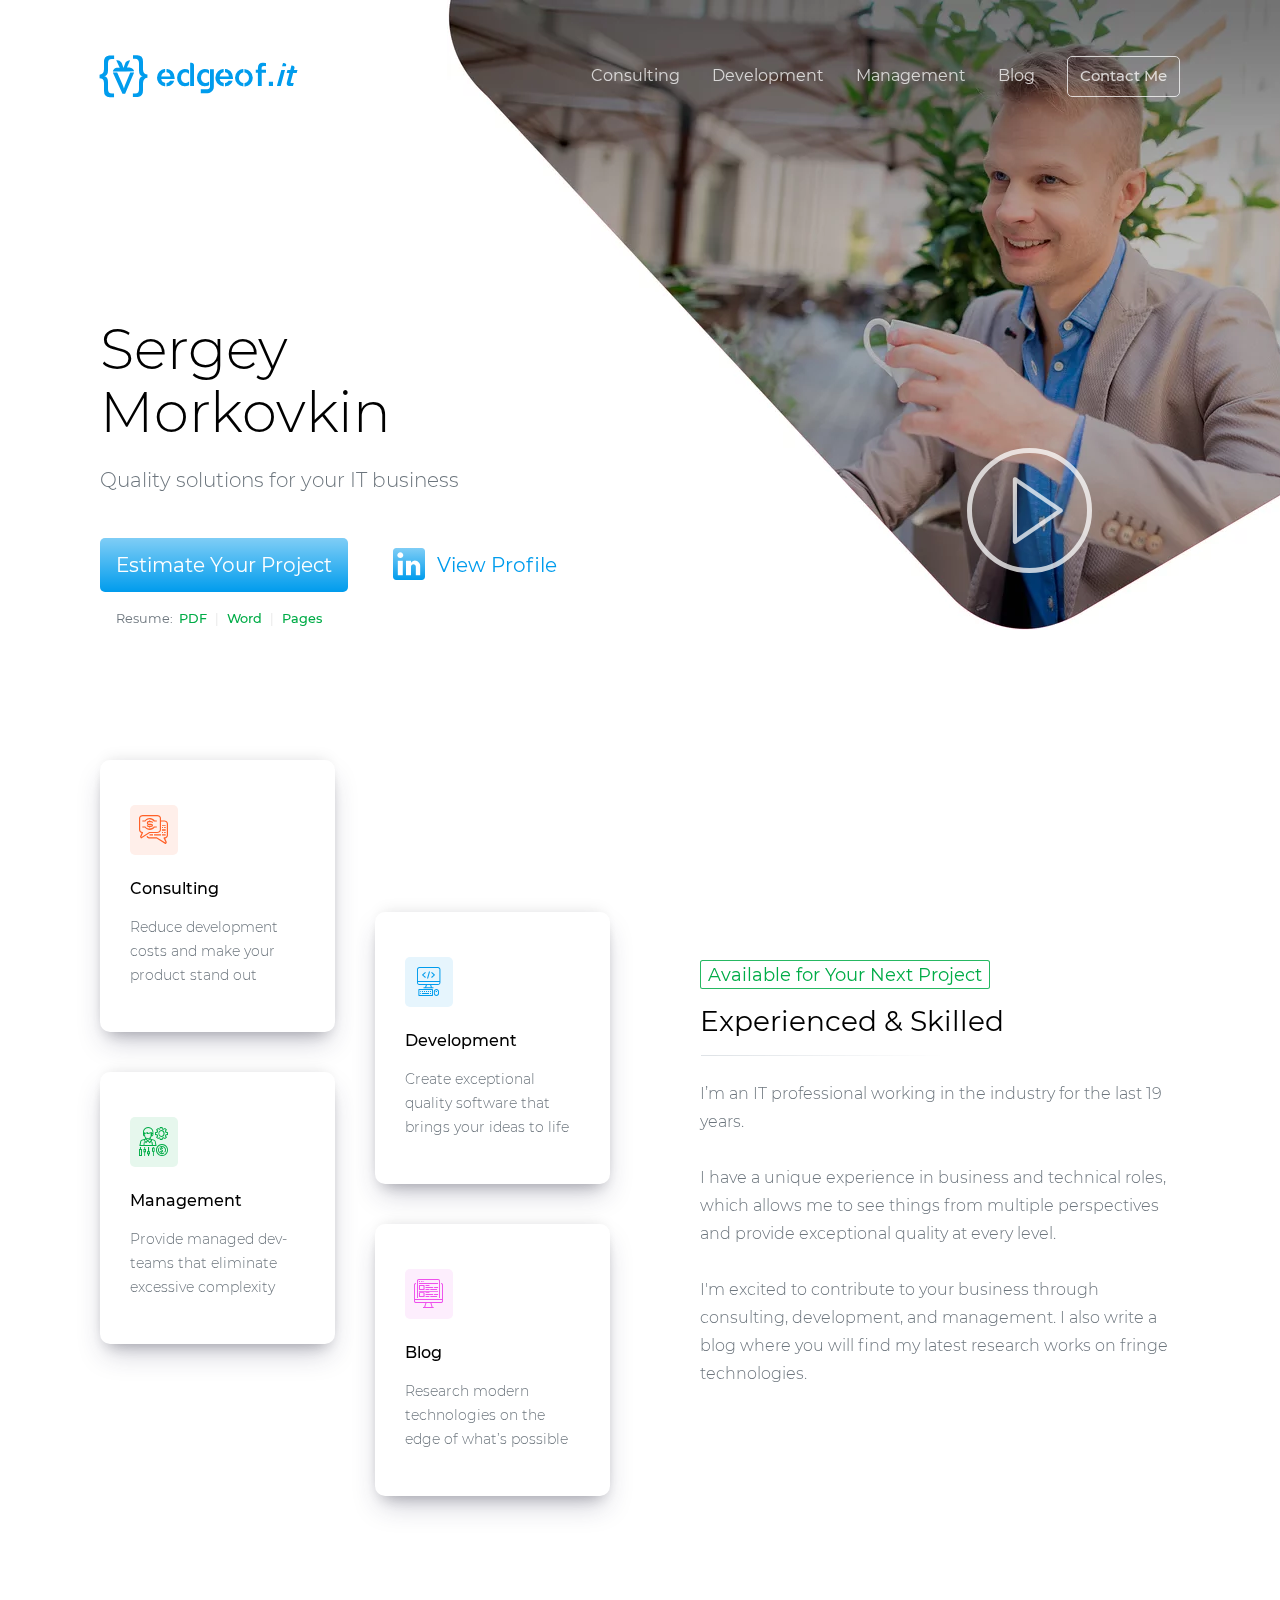
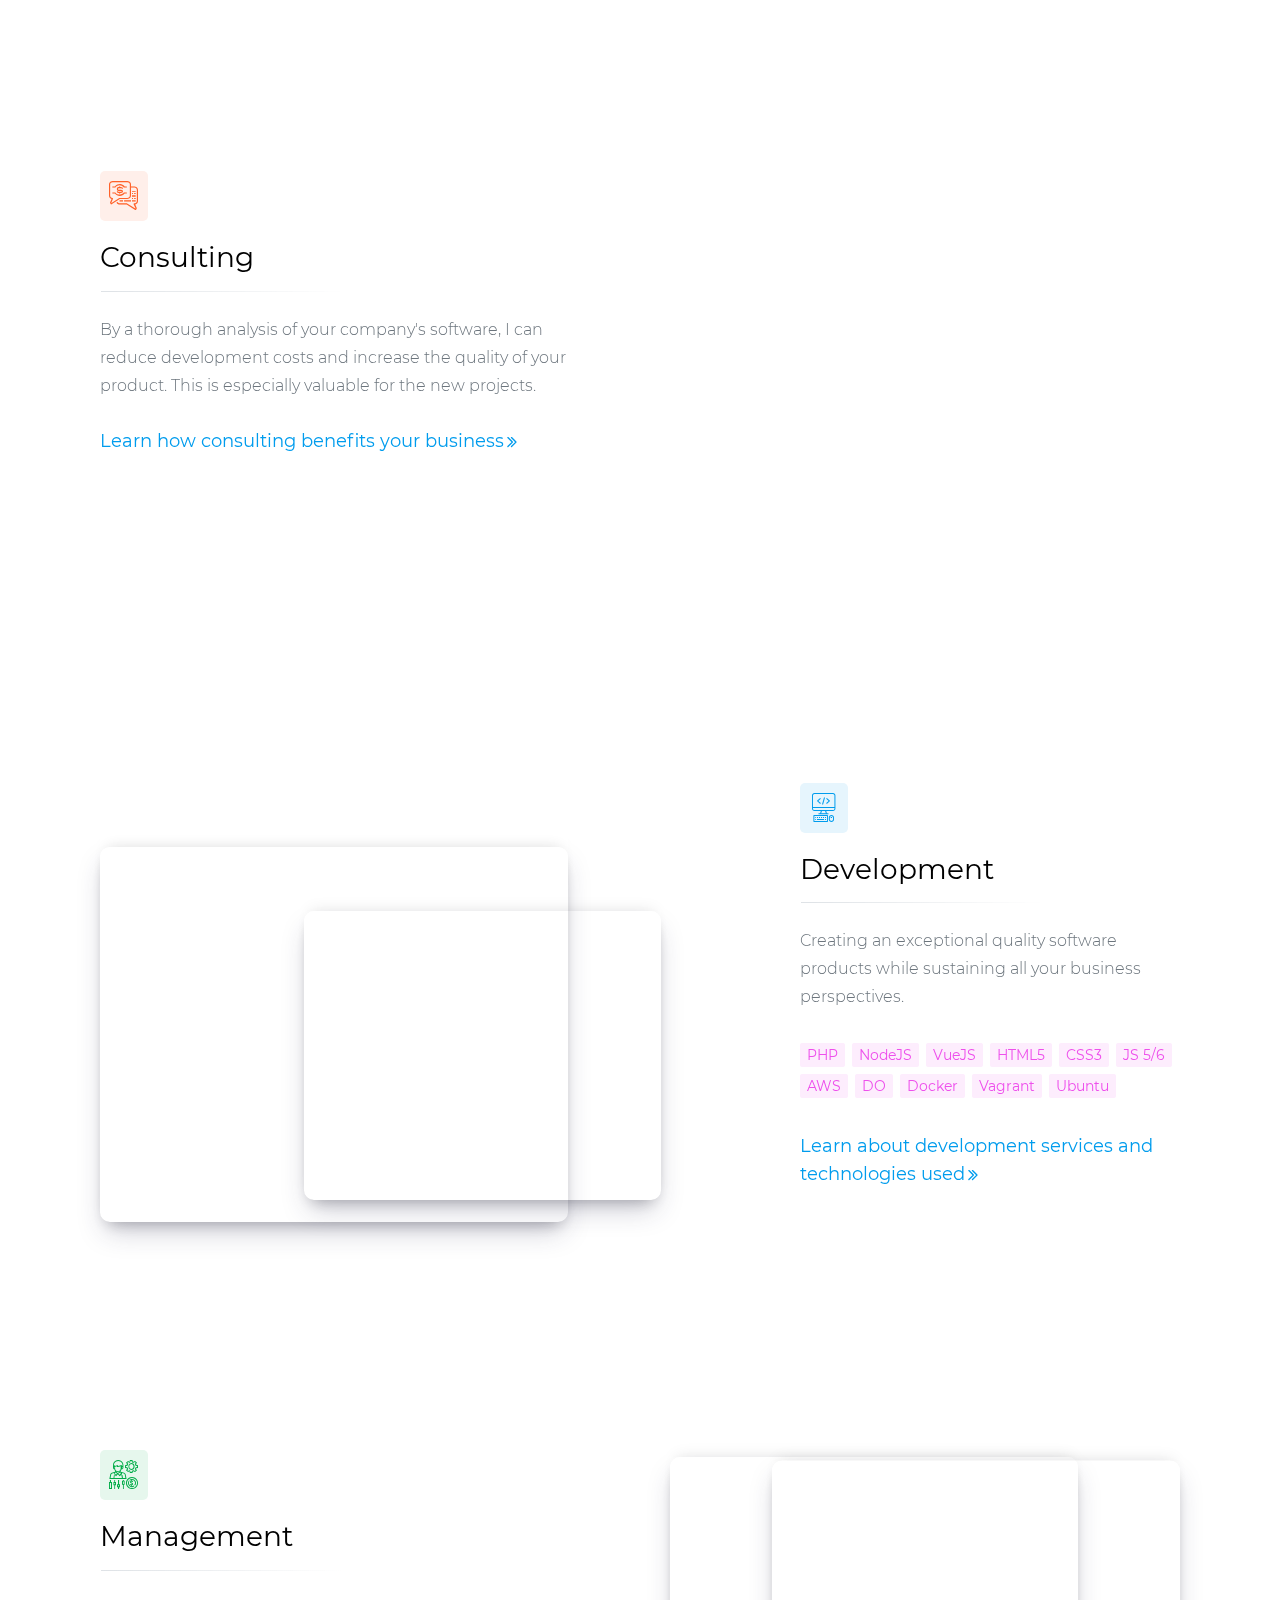
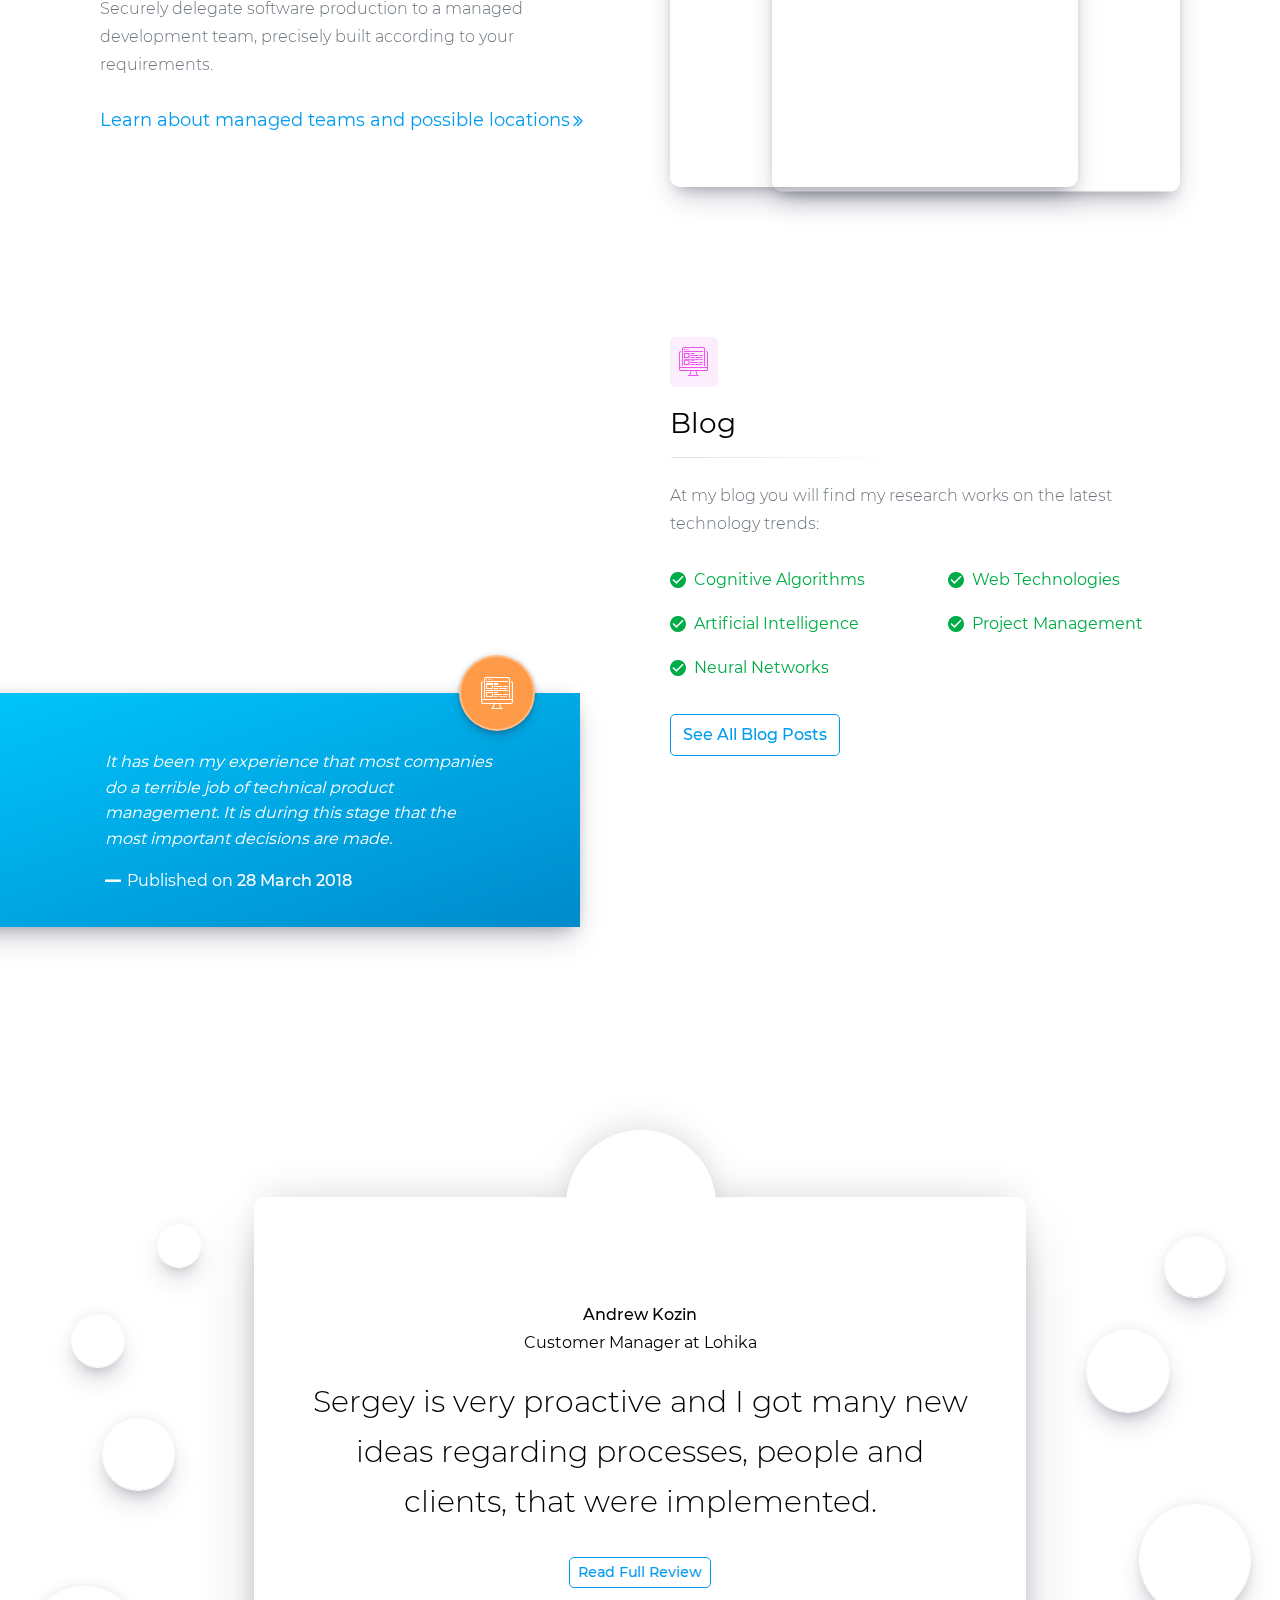
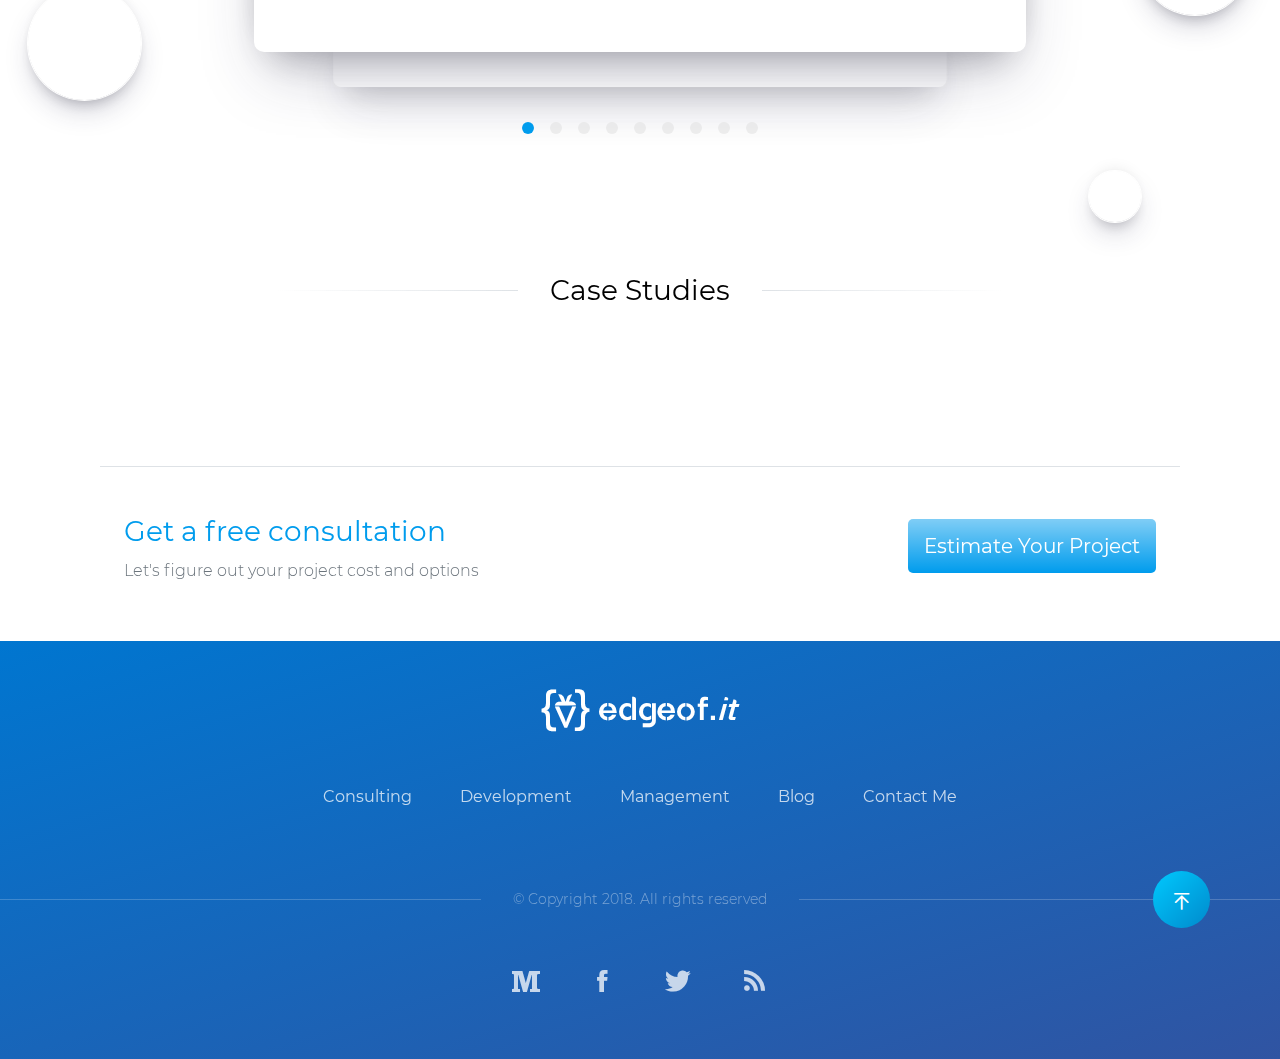
==== index.html @ 79922bfc "Updates" ====
<!doctype html><html lang="en" class="no-js"><head><meta charset="utf-8"><meta http-equiv="X-UA-Compatible" content="IE=edge"><meta name="viewport" content="width=device-width,initial-scale=1,shrink-to-fit=no"><meta name="description" content="Providing elite quality web development, enterprise consulting and remote managed teams. 19 years of experience at your disposal."><title>Quality Solutions for Your IT Business</title><style>.warning{display:none;width:100%;height:3rem}.warning>.message{display:none;position:fixed;top:0;left:0;right:0;z-index:1500;background:#fd7e14;color:#fff}.warning>.message{line-height:1.5rem;padding:1rem;text-align:center;border-bottom:1px solid #fff}.warning>.message>a{color:#fff;text-decoration:underline}</style><!-- If JavaScript is disabled, show warning --><noscript><style>.warning,.warning>.no-js{display:block}</style></noscript><!-- If Internet Explorer < 10, show warning --><!--[if IE]><style>.warning, .warning > .no-ie {display: block;}</style><![endif]--><link rel="preload" href="fonts/Icons.woff2" as="font" type="font/woff2" crossorigin><link rel="preload" href="fonts/Montserrat-Light-Normal.woff2" as="font" type="font/woff2" crossorigin><link rel="preload" href="fonts/Montserrat-Medium-Normal.woff2" as="font" type="font/woff2" crossorigin><link rel="preload" href="fonts/Montserrat-Regular-Normal.woff2" as="font" type="font/woff2" crossorigin><link rel="preload" href="fonts/Montserrat-Thin-Normal.woff2" as="font" type="font/woff2" crossorigin><style>@font-face{font-family:Icons;font-style:normal;font-weight:400;font-display:block;src:url(fonts/Icons.woff2) format('woff2'),url(fonts/Icons.woff) format('woff')}@font-face{font-family:Montserrat;font-style:normal;font-weight:300;font-display:swap;src:local('Montserrat Light'),local('Montserrat-Light'),url(fonts/Montserrat-Light-Normal.woff2) format('woff2'),url(fonts/Montserrat-Light-Normal.woff) format('woff')}@font-face{font-family:Montserrat;font-style:normal;font-weight:500;font-display:swap;src:local('Montserrat Medium'),local('Montserrat-Medium'),url(fonts/Montserrat-Medium-Normal.woff2) format('woff2'),url(fonts/Montserrat-Medium-Normal.woff) format('woff')}@font-face{font-family:Montserrat;font-style:normal;font-weight:400;font-display:swap;src:local('Montserrat Regular'),local('Montserrat-Regular'),url(fonts/Montserrat-Regular-Normal.woff2) format('woff2'),url(fonts/Montserrat-Regular-Normal.woff) format('woff')}@font-face{font-family:Montserrat;font-style:normal;font-weight:100;font-display:swap;src:local('Montserrat Thin'),local('Montserrat-Thin'),url(fonts/Montserrat-Thin-Normal.woff2) format('woff2'),url(fonts/Montserrat-Thin-Normal.woff) format('woff')}</style><link rel="shortcut icon" href="favicon/favicon.ico"><link rel="icon" type="image/png" sizes="16x16" href="favicon/favicon-16x16.png"><link rel="icon" type="image/png" sizes="32x32" href="favicon/favicon-32x32.png"><script src="startup.c4b6a24a.js"></script><link rel="stylesheet" href="index.500203e2.css"></head><body data-plugin=""><div class="warning" aria-hidden="true"><div class="message no-js">Your browser has JavaScript disabled. This will degrade site experience.</div><div class="message no-ie">Your browser is outdated and pares down site experience. Please consider <a href="https://outdatedbrowser.com" target="_blank">upgrading</a>.</div></div><div class="wrapper"><header data-plugin="smooth-scroll"><section class="section-home-start"><div class="container"><div class="intro-1"><h1 class="title">Sergey<br class="d-none d-lg-inline-block">Morkovkin</h1><h2 class="promo">Quality solutions for your IT business</h2></div><div class="intro-2"><a class="btn btn-primary btn-lg button-estimate" href="contacts">Estimate Your Project</a> <a class="btn btn-link btn-lg button-linkedin" href="https://www.linkedin.com/in/sergeymorkovkin/" target="_blank"><i class="icon icon-social-linkedin"></i>View<span class="d-inline-block d-lg-none d-xl-inline-block">&nbsp;Profile</span></a><br><small class="resume-download">Resume:&nbsp;&nbsp;<a href="resume/sergey.morkovkin.cv.pdf">PDF</a><b>|</b><a href="resume/sergey.morkovkin.cv.docx">Word</a><b>|</b><a href="resume/sergey.morkovkin.cv.pages">Pages</a></small></div><div class="welcome"><picture data-plugin="lazy-load"><source srcset="images/pixel.png" data-srcset="images/home-photo.webp 1x, images/home-photo@2x.webp 2x" type="image/webp"><source srcset="images/pixel.png" data-srcset="images/home-photo.jpg 1x, images/home-photo@2x.jpg 2x" type="image/jpeg"><img class="lazy image" src="images/pixel.png" width="905" height="630" data-src="images/home-photo.jpg" data-srcset="images/home-photo.jpg 1x, images/home-photo@2x.jpg 2x" alt=""></picture><noscript><picture><source srcset="images/home-photo.webp, images/home-photo@2x.webp 2x" type="image/webp"><source srcset="images/home-photo.jpg, images/home-photo@2x.jpg 2x" type="image/jpeg"><img class="image" src="images/home-photo.jpg" width="905" height="630" srcset="images/home-photo.jpg, images/home-photo@2x.jpg 2x" alt=""></picture></noscript><a class="audio-player" href="audio.mp3" target="_blank" data-plugin="audio-player"><div class="button-play" role="button"><span class="radial-border"></span> <i class="icon icon-player-play"></i></div></a></div><div class="navbar navbar-home"><a class="edge" href="/" aria-label="Go to homepage"></a><nav class="menu"><a class="item" href="consulting">Consulting</a> <a class="item" href="development">Development</a> <a class="item" href="management">Management</a> <a class="item" href="blog">Blog</a> <a class="item" href="contacts"><span class="btn btn-contact">Contact Me</span></a></nav></div></div></section></header><main data-plugin="modal-dialog"><section class="section-home-intro"><a class="anchor" id="intro"></a><div class="container"><div class="row"><div class="side col-12 col-lg-7 col-xl-6"><a href="#consulting" class="card card-intro card-intro-shape card-consulting"><i class="icon icon-box-animated icon-box-consulting"><i></i> <i></i> <i></i> <i></i> <i></i> <i></i> </i><b class="title">Consulting</b><p class="words">Reduce development costs and make your product stand out</p></a><a href="#development" class="card card-intro card-intro-shape card-development"><i class="icon icon-box-animated icon-box-development"><i></i> <i></i> <i></i> <i></i> <i></i> <i></i> </i><b class="title">Development</b><p class="words">Create exceptional quality software that brings your ideas to life</p></a><a href="#management" class="card card-intro card-intro-shape card-management"><i class="icon icon-box-animated icon-box-management"><i></i> <i></i> <i></i> <i></i> <i></i> <i></i> </i><b class="title">Management</b><p class="words">Provide managed dev-teams that eliminate excessive complexity</p></a><a href="#blog" class="card card-intro card-intro-shape card-blog"><i class="icon icon-box-animated icon-box-blog"><i></i> <i></i> <i></i> <i></i> <i></i> <i></i> </i><b class="title">Blog</b><p class="words">Research modern technologies on the edge of what’s possible</p></a></div><div class="main col-12 col-lg-5 col-xl-6"><span class="badge badge-secondary mb-3">Available for Your Next Project</span><h3 class="title line-left d-flex mb-4">Experienced &amp; Skilled</h3><p>I’m an IT professional working in the industry for the last 19 years.</p><p>I have a unique experience in business and technical roles, which allows me to see things from multiple perspectives and provide exceptional quality at every level.</p><p class="d-none d-xl-block">I'm excited to contribute to your business through consulting, development, and management. I also write a blog where you will find my latest research works on fringe technologies.</p></div></div></div></section><section class="section-home-consulting" data-plugin="rellax-parallax"><a class="anchor" id="consulting"></a><div class="container"><div class="row"><div class="main col-12 col-md-6 col-lg-7 col-xl-6"><i class="icon icon-box icon-box-consulting"></i><h3 class="title line-left mb-4">Consulting</h3><div class="rellax-container d-block d-md-none"><div class="rellax shape shape-1" data-rellax-speed="-0.75"><picture data-plugin="lazy-load"><img class="lazy w-100 h-100" src="images/pixel.png" data-src="images/sprite-shapes.svg#shape-1" alt=""></picture><noscript><picture><img class="w-100 h-100" src="images/sprite-shapes.svg#shape-1" alt=""></picture></noscript></div><div class="static image"><picture data-plugin="lazy-load"><source srcset="images/pixel.png" media="(min-width: 768px)"><source srcset="images/pixel.png" data-srcset="images/home-consulting-sm.webp 1x, images/home-consulting-sm@2x.webp 2x" type="image/webp"><source srcset="images/pixel.png" data-srcset="images/home-consulting-sm.jpg 1x, images/home-consulting-sm@2x.jpg 2x" type="image/jpeg"><img class="lazy" src="images/pixel.png" width="480" height="210" data-src="images/home-consulting-sm.jpg" data-srcset="images/home-consulting-sm.jpg 1x, images/home-consulting-sm@2x.jpg 2x" alt=""></picture><noscript><picture><source srcset="images/pixel.png" media="(min-width: 768px)"><source srcset="images/home-consulting-sm.webp, images/home-consulting-sm@2x.webp 2x" type="image/webp"><source srcset="images/home-consulting-sm.jpg, images/home-consulting-sm@2x.jpg 2x" type="image/jpeg"><img class="" src="images/home-consulting-sm.jpg" width="480" height="210" srcset="images/home-consulting-sm.jpg, images/home-consulting-sm@2x.jpg 2x" alt=""></picture></noscript></div></div><p>By a thorough analysis of your company's software, I can reduce development costs and increase the quality of your product. This is especially valuable for the new projects.</p><a class="text-large text-more" href="consulting">Learn how consulting benefits your business</a></div><div class="side col-md-6 col-lg-5 col-xl-6 d-none d-md-block"><div class="rellax-container"><div class="rellax shape shape-1" data-rellax-speed="-1.00"><picture data-plugin="lazy-load"><img class="lazy w-100 h-100" src="images/pixel.png" data-src="images/sprite-shapes.svg#shape-1" alt=""></picture><noscript><picture><img class="w-100 h-100" src="images/sprite-shapes.svg#shape-1" alt=""></picture></noscript></div><div class="static image"><picture data-plugin="lazy-load"><source srcset="images/pixel.png" media="(max-width: 767px)"><source srcset="images/pixel.png" data-srcset="images/home-consulting.webp 1x, images/home-consulting@2x.webp 2x" type="image/webp"><source srcset="images/pixel.png" data-srcset="images/home-consulting.jpg 1x, images/home-consulting@2x.jpg 2x" type="image/jpeg"><img class="lazy" src="images/pixel.png" width="570" height="600" data-src="images/home-consulting.jpg" data-srcset="images/home-consulting.jpg 1x, images/home-consulting@2x.jpg 2x" alt=""></picture><noscript><picture><source srcset="images/pixel.png" media="(max-width: 767px)"><source srcset="images/home-consulting.webp, images/home-consulting@2x.webp 2x" type="image/webp"><source srcset="images/home-consulting.jpg, images/home-consulting@2x.jpg 2x" type="image/jpeg"><img class="" src="images/home-consulting.jpg" width="570" height="600" srcset="images/home-consulting.jpg, images/home-consulting@2x.jpg 2x" alt=""></picture></noscript></div></div></div></div></div></section><section class="section-home-development" data-plugin="rellax-parallax"><a class="anchor" id="development"></a><div class="container"><div class="row"><div class="side col-12 col-md-6 col-lg-5 col-xl-6 d-none d-md-block"><div class="rellax-container"><div class="rellax shape shape-2" data-rellax-speed="-1.00"><picture data-plugin="lazy-load"><img class="lazy w-100 h-100" src="images/pixel.png" data-src="images/sprite-shapes.svg#shape-2" alt=""></picture><noscript><picture><img class="w-100 h-100" src="images/sprite-shapes.svg#shape-2" alt=""></picture></noscript></div><div class="rellax image image-tab-code" data-rellax-speed="0.50"><picture data-plugin="lazy-load"><source srcset="images/pixel.png" media="(max-width: 767px)"><img class="lazy w-100 h-100" src="images/pixel.png" data-src="images/home-sprite.svg#home-development-1" alt=""></picture><noscript><picture><source srcset="images/pixel.png" media="(max-width: 767px)"><img class="w-100 h-100" src="images/home-sprite.svg#home-development-1" alt=""></picture></noscript></div><div class="static image image-terminal"><picture data-plugin="lazy-load"><source srcset="images/pixel.png" media="(max-width: 767px)"><img class="lazy w-100 h-100" src="images/pixel.png" data-src="images/home-sprite.svg#home-development-2" alt=""></picture><noscript><picture><source srcset="images/pixel.png" media="(max-width: 767px)"><img class="w-100 h-100" src="images/home-sprite.svg#home-development-2" alt=""></picture></noscript></div></div></div><div class="main col-12 col-md-6 col-lg-7 col-xl-6"><i class="icon icon-box icon-box-development"></i><h3 class="title line-left mb-4">Development</h3><div class="rellax-container d-block d-md-none"><div class="rellax shape shape-2" data-rellax-speed="-0.75"><picture data-plugin="lazy-load"><img class="lazy w-100 h-100" src="images/pixel.png" data-src="images/sprite-shapes.svg#shape-2" alt=""></picture><noscript><picture><img class="w-100 h-100" src="images/sprite-shapes.svg#shape-2" alt=""></picture></noscript></div><div class="rellax image image-tab-code" data-rellax-speed="0.25"><picture data-plugin="lazy-load"><source srcset="images/pixel.png" media="(min-width: 768px)"><img class="lazy w-100 h-100" src="images/pixel.png" data-src="images/home-sprite.svg#home-development-sm-1" alt=""></picture><noscript><picture><source srcset="images/pixel.png" media="(min-width: 768px)"><img class="w-100 h-100" src="images/home-sprite.svg#home-development-sm-1" alt=""></picture></noscript></div><div class="rellax image image-terminal" data-rellax-speed="0.75"><picture data-plugin="lazy-load"><source srcset="images/pixel.png" media="(min-width: 768px)"><img class="lazy w-100 h-100" src="images/pixel.png" data-src="images/home-sprite.svg#home-development-sm-2" alt=""></picture><noscript><picture><source srcset="images/pixel.png" media="(min-width: 768px)"><img class="w-100 h-100" src="images/home-sprite.svg#home-development-sm-2" alt=""></picture></noscript></div></div><p>Creating an exceptional quality software products while sustaining all your business perspectives.</p><div class="tag-cloud"><span class="item">PHP</span> <span class="item">NodeJS</span> <span class="item">VueJS</span> <span class="item">HTML5</span> <span class="item">CSS3</span> <span class="item">JS 5/6</span> <span class="item">AWS</span> <span class="item">DO</span> <span class="item">Docker</span> <span class="item">Vagrant</span> <span class="item">Ubuntu</span></div><a class="text-large text-more" href="development">Learn about development services and technologies used</a></div></div></div></section><section class="section-home-management" data-plugin="rellax-parallax"><a class="anchor" id="management"></a><div class="container"><div class="row"><div class="main col-12 col-md-6 col-lg-7 col-xl-6"><i class="icon icon-box icon-box-management"></i><h3 class="title line-left mb-4">Management</h3><div class="rellax-container d-block d-md-none"><div class="rellax shape shape-1" data-rellax-speed="-0.75"><picture data-plugin="lazy-load"><img class="lazy w-100 h-100" src="images/pixel.png" data-src="images/sprite-shapes.svg#shape-1" alt=""></picture><noscript><picture><img class="w-100 h-100" src="images/sprite-shapes.svg#shape-1" alt=""></picture></noscript></div><div class="rellax image image-gantt-diagram" data-rellax-speed="0.25"><picture data-plugin="lazy-load"><source srcset="images/pixel.png" media="(min-width: 768px)"><img class="lazy w-100 h-100" src="images/pixel.png" data-src="images/home-sprite.svg#home-management-sm-1" alt=""></picture><noscript><picture><source srcset="images/pixel.png" media="(min-width: 768px)"><img class="w-100 h-100" src="images/home-sprite.svg#home-management-sm-1" alt=""></picture></noscript></div><div class="rellax image image-specification" data-rellax-speed="0.75"><picture data-plugin="lazy-load"><source srcset="images/pixel.png" media="(min-width: 768px)"><img class="lazy w-100 h-100" src="images/pixel.png" data-src="images/home-sprite.svg#home-management-sm-2" alt=""></picture><noscript><picture><source srcset="images/pixel.png" media="(min-width: 768px)"><img class="w-100 h-100" src="images/home-sprite.svg#home-management-sm-2" alt=""></picture></noscript></div></div><p>Securely delegate software production to a managed development team, precisely built according to your requirements.</p><a class="text-large text-more" href="management">Learn about managed teams and possible locations</a></div><div class="side col-12 col-md-6 col-lg-5 col-xl-6 d-none d-md-block"><div class="rellax-container d-none d-md-block"><div class="rellax shape shape-1" data-rellax-speed="-1.00"><picture data-plugin="lazy-load"><img class="lazy w-100 h-100" src="images/pixel.png" data-src="images/sprite-shapes.svg#shape-1" alt=""></picture><noscript><picture><img class="w-100 h-100" src="images/sprite-shapes.svg#shape-1" alt=""></picture></noscript></div><div class="rellax image image-specification" data-rellax-speed="0.50"><picture data-plugin="lazy-load"><source srcset="images/pixel.png" media="(max-width: 767px)"><img class="lazy w-100 h-100" src="images/pixel.png" data-src="images/home-sprite.svg#home-management-2" alt=""></picture><noscript><picture><source srcset="images/pixel.png" media="(max-width: 767px)"><img class="w-100 h-100" src="images/home-sprite.svg#home-management-2" alt=""></picture></noscript></div><div class="static image image-gantt-diagram"><picture data-plugin="lazy-load"><source srcset="images/pixel.png" media="(max-width: 767px)"><img class="lazy w-100 h-100" src="images/pixel.png" data-src="images/home-sprite.svg#home-management-1" alt=""></picture><noscript><picture><source srcset="images/pixel.png" media="(max-width: 767px)"><img class="w-100 h-100" src="images/home-sprite.svg#home-management-1" alt=""></picture></noscript></div></div></div></div></div></section><section class="section-home-blog" data-plugin="rellax-parallax"><a class="anchor" id="blog"></a><div class="container"><div class="row"><div class="side col-12 col-md-6 col-lg-6 col-xl-6 d-none d-md-block"><div class="rellax-container d-none d-md-block"><div class="static image"><picture data-plugin="lazy-load"><source srcset="images/pixel.png" media="(max-width: 767px)"><source srcset="images/pixel.png" data-srcset="images/home-blog.webp 1x, images/home-blog@2x.webp 2x" type="image/webp"><source srcset="images/pixel.png" data-srcset="images/home-blog.jpg 1x, images/home-blog@2x.jpg 2x" type="image/jpeg"><img class="lazy" src="images/pixel.png" width="770" height="480" data-src="images/home-blog.jpg" data-srcset="images/home-blog.jpg 1x, images/home-blog@2x.jpg 2x" alt=""></picture><noscript><picture><source srcset="images/pixel.png" media="(max-width: 767px)"><source srcset="images/home-blog.webp, images/home-blog@2x.webp 2x" type="image/webp"><source srcset="images/home-blog.jpg, images/home-blog@2x.jpg 2x" type="image/jpeg"><img class="" src="images/home-blog.jpg" width="770" height="480" srcset="images/home-blog.jpg, images/home-blog@2x.jpg 2x" alt=""></picture></noscript></div><div class="rellax block post-box" data-rellax-speed="-0.75" data-rellax-min="-50" data-rellax-max="50"><i class="seal icon icon-box-blog"></i><div class="blockquote"><p class="quote">It has been my experience that most companies do a terrible job of technical product management. It is during this stage that the most important decisions are made.</p><span class="blockquote-footer">Published on <b>28 March 2018</b></span></div></div></div></div><div class="main col-12 col-md-6 col-lg-6 col-xl-6"><i class="icon icon-box icon-box-blog"></i><h3 class="title line-left mb-4">Blog</h3><div class="rellax-container d-block d-md-none"><div class="static block post-box"><i class="seal icon icon-box-blog"></i><div class="blockquote"><p class="quote">It has been my experience that most companies do a terrible job of technical product management. It is during this stage that the most important decisions are made.</p><span class="blockquote-footer">Published on <b>28 March 2018</b></span></div></div><div class="rellax image" data-rellax-speed="0.75"><picture data-plugin="lazy-load"><source srcset="images/pixel.png" media="(min-width: 768px)"><source srcset="images/pixel.png" data-srcset="images/home-blog-sm.webp 1x, images/home-blog-sm@2x.webp 2x" type="image/webp"><source srcset="images/pixel.png" data-srcset="images/home-blog-sm.jpg 1x, images/home-blog-sm@2x.jpg 2x" type="image/jpeg"><img class="lazy" src="images/pixel.png" width="480" height="210" data-src="images/home-blog-sm.jpg" data-srcset="images/home-blog-sm.jpg 1x, images/home-blog-sm@2x.jpg 2x" alt=""></picture><noscript><picture><source srcset="images/pixel.png" media="(min-width: 768px)"><source srcset="images/home-blog-sm.webp, images/home-blog-sm@2x.webp 2x" type="image/webp"><source srcset="images/home-blog-sm.jpg, images/home-blog-sm@2x.jpg 2x" type="image/jpeg"><img class="" src="images/home-blog-sm.jpg" width="480" height="210" srcset="images/home-blog-sm.jpg, images/home-blog-sm@2x.jpg 2x" alt=""></picture></noscript></div></div><p>At my blog you will find my research works on the latest technology trends:</p><ul class="list list-tick-alt"><li><a href="blog#">Cognitive Algorithms</a></li><li><a href="blog#">Artificial Intelligence</a></li><li><a href="blog#">Neural Networks</a></li><li><a href="blog#">Web Technologies</a></li><li><a href="blog#">Project Management</a></li></ul><a class="btn btn-outline" href="blog">See All Blog Posts</a></div></div></div></section><section class="section-home-carousel" data-plugin="lazy-load"><a class="anchor" id="client-reviews"></a><div class="container"><div class="row"><div class="main col-12"><h3 class="title line-both d-none">Client Reviews</h3><div class="rellax-container" data-plugin="rellax-parallax"><a href="javascript:slideToReview(0)" class="rellax image face face-1" data-rellax-speed="0.75" data-rellax-min="-75" data-rellax-max="75" aria-label="Andrew Kozin"></a> <a href="javascript:slideToReview(1)" class="rellax image face face-2" data-rellax-speed="0.75" data-rellax-min="-75" data-rellax-max="75" aria-label="Nicolas Mercier"></a> <a href="javascript:slideToReview(2)" class="rellax image face face-3" data-rellax-speed="2.00" data-rellax-min="-200" data-rellax-max="200" aria-label="Ted Girata"></a> <a href="javascript:slideToReview(3)" class="rellax image face face-4" data-rellax-speed="1.65" data-rellax-min="-165" data-rellax-max="165" aria-label="Christine Shellenbarger"></a> <a href="javascript:slideToReview(4)" class="rellax image face face-5" data-rellax-speed="2.45" data-rellax-min="-245" data-rellax-max="245" aria-label="Manu Lohiya"></a> <a href="javascript:slideToReview(5)" class="rellax image face face-6" data-rellax-speed="1.00" data-rellax-min="-100" data-rellax-max="100" aria-label="Aaron Cowdin"></a> <a href="javascript:slideToReview(6)" class="rellax image face face-7" data-rellax-speed="1.20" data-rellax-min="-120" data-rellax-max="120" aria-label="Edward Kogan"></a> <a href="javascript:slideToReview(7)" class="rellax image face face-8" data-rellax-speed="1.40" data-rellax-min="-140" data-rellax-max="140" aria-label="Hiren Sodha"></a> <a href="javascript:slideToReview(8)" class="rellax image face face-9" data-rellax-speed="1.65" data-rellax-min="-165" data-rellax-max="165" aria-label="Evgeniy Reykh"></a></div><div id="quotes" class="carousel slide carousel-zoom" data-plugin="carousel-zoom"><ol class="carousel-indicators"><li data-target="#reviews" data-slide-to="0" class="active"></li><li data-target="#reviews" data-slide-to="1"></li><li data-target="#reviews" data-slide-to="2"></li><li data-target="#reviews" data-slide-to="3"></li><li data-target="#reviews" data-slide-to="4"></li><li data-target="#reviews" data-slide-to="5"></li><li data-target="#reviews" data-slide-to="6"></li><li data-target="#reviews" data-slide-to="7"></li><li data-target="#reviews" data-slide-to="8"></li></ol><div class="carousel-inner" role="listbox" style="min-height:455px"><div class="carousel-item active"><div class="review"><div class="back"></div><div class="next"></div><div class="photo face face-1"></div><div class="title"><b>Andrew Kozin</b><br>Customer Manager at Lohika</div><div class="quote">Sergey is very proactive and I got many new ideas regarding processes, people and clients, that were implemented.</div><a class="btn btn-sm btn-outline" href="javascript:openReview(1)">Read Full Review</a></div></div><div class="carousel-item"><div class="review"><div class="back"></div><div class="next"></div><div class="photo face face-2"></div><div class="title"><b>Nicolas Mercier</b><br>Project Manager at Profusa</div><div class="quote">Sergey is a very talented developer with a vast knowledge of all digital/web areas and the latest technology trends.</div><a class="btn btn-sm btn-outline" href="javascript:openReview(2)">Read Full Review</a> <a class="btn btn-sm btn-outline" href="javascript:openProject(3)">Read Case Study</a></div></div><div class="carousel-item"><div class="review"><div class="back"></div><div class="next"></div><div class="photo face face-3"></div><div class="title"><b>Ted Girata</b><br>Project Manager at Profusa</div><div class="quote">Sergey is a true team player who jumps in when needed and promotes his team equally to challenge themselves.</div><a class="btn btn-sm btn-outline" href="javascript:openReview(3)">Read Full Review</a> <a class="btn btn-sm btn-outline" href="javascript:openProject(3)">Read Case Study</a></div></div><div class="carousel-item"><div class="review"><div class="back"></div><div class="next"></div><div class="photo face face-4"></div><div class="title"><b>Christine Shellenbarger</b><br>UI/UX Designer at Presence Learning</div><div class="quote">Sergey has an invaluable passion for his craft which shows in the work he has done at Presence Learning.</div><a class="btn btn-sm btn-outline" href="javascript:openReview(4)">Read Full Review</a> <a class="btn btn-sm btn-outline" href="javascript:openProject(2)">Read Case Study</a></div></div><div class="carousel-item"><div class="review"><div class="back"></div><div class="next"></div><div class="photo face face-5"></div><div class="title"><b>Manu Lohiya</b><br>Project Owner at Presence Learning</div><div class="quote">Thanks to Sergey's project leadership, Sergey and team built 10 major features over 13 successful product releases.</div><a class="btn btn-sm btn-outline" href="javascript:openReview(5)">Read Full Review</a> <a class="btn btn-sm btn-outline" href="javascript:openProject(2)">Read Case Study</a></div></div><div class="carousel-item"><div class="review"><div class="back"></div><div class="next"></div><div class="photo face face-6"></div><div class="title"><b>Aaron Cowdin</b><br>DevOps at Presence Learning</div><div class="quote">Sergey asks the right questions, has creative solutions to problems, and can quickly get to the heart of an issue.</div><a class="btn btn-sm btn-outline" href="javascript:openReview(6)">Read Full Review</a> <a class="btn btn-sm btn-outline" href="javascript:openProject(2)">Read Case Study</a></div></div><div class="carousel-item"><div class="review"><div class="back"></div><div class="next"></div><div class="photo face face-7"></div><div class="title"><b>Edward Kogan</b><br>Senior Manager at RingCentral</div><div class="quote">Sergey's ability to start a new project, design, build architecture and bring the product to fruition is second to none.</div><a class="btn btn-sm btn-outline" href="javascript:openReview(7)">Read Full Review</a></div></div><div class="carousel-item"><div class="review"><div class="back"></div><div class="next"></div><div class="photo face face-8"></div><div class="title"><b>Hiren Sodha</b><br>Senior Engineer at Skype</div><div class="quote">Sergey is an excellent developer with very good technical skills. A quick learner and a perfect candidate for agile environment.</div><a class="btn btn-sm btn-outline" href="javascript:openReview(8)">Read Full Review</a> <a class="btn btn-sm btn-outline" href="javascript:openProject(1)">Read Case Study</a></div></div><div class="carousel-item"><div class="review"><div class="back"></div><div class="next"></div><div class="photo face face-9"></div><div class="title"><b>Eugene Reykh</b><br>CTO at Dudu Communications</div><div class="quote">No matter what type of work Sergey was doing, it's all been done with exceptionally high quality and attention to details.</div><a class="btn btn-sm btn-outline" href="javascript:openReview(9)">Read Full Review</a></div></div></div></div></div></div></div></section><section class="section-base-client-logos" data-plugin="lazy-load"><div class="container"><div class="row"><div class="main col-12"><h3 class="title line-both text-nowrap">Case Studies</h3><ul class="logos"><li class="item"><a class="logo logo-1" href="javascript:openProject(1);" aria-label="Skype"></a></li><li class="item"><a class="logo logo-2" href="javascript:openProject(2);" aria-label="Presence Learning"></a></li><li class="item"><a class="logo logo-3" href="javascript:openProject(3);" aria-label="Profusa"></a></li><li class="item"><a class="logo logo-4" href="javascript:openProject(4);" aria-label="Twilio"></a></li><li class="item"><a class="logo logo-5" href="javascript:openProject(5);" aria-label="Softonic"></a></li></ul></div></div></div></section><section class="section-base-consultation"><div class="container"><div class="wrap row no-gutters"><div class="main col-12 col-lg-7"><h3 class="title">Get a free consultation</h3><p class="words">Let's figure out your project cost and options</p></div><div class="side col-12 col-lg-5"><a class="btn btn-primary btn-lg mt-1" href="contacts">Estimate Your Project</a></div></div></div></section></main><footer class="footer"><div class="container"><a class="edge" href="/" aria-label="Go to homepage"></a><nav class="menu"><a class="item" href="consulting">Consulting</a> <a class="item" href="development">Development</a> <a class="item" href="management">Management</a> <a class="item" href="blog">Blog</a> <a class="item" href="contacts">Contact Me</a></nav></div><div class="container-fluid"><div class="copy"><span>&copy; Copyright 2018. All rights reserved</span></div></div><div class="container"><a class="back-to-top d-none d-md-block" href="#" aria-label="Back to TOP"><i class="icon icon-page-to-top"></i></a><nav class="social-icons"><a class="icon icon-social-medium" href="#" aria-label="Follow on Medium"></a> <a class="icon icon-social-facebook" href="#" aria-label="Follow on Facebook"></a> <a class="icon icon-social-twitter" href="#" aria-label="Follow on Twitter"></a> <a class="icon icon-social-rss" href="#" aria-label="Follow via RSS"></a></nav></div></footer></div><script src="index.de1e387e.js"></script></body></html>
---- index.500203e2.css ----
@charset "UTF-8";@media print{*,:after,:before{text-shadow:none!important;box-shadow:none!important}a:not(.btn){text-decoration:underline}blockquote{border:1px solid #adb5bd;page-break-inside:avoid}thead{display:table-header-group}img,tr{page-break-inside:avoid}h2,h3,p{orphans:3;widows:3}h2,h3{page-break-after:avoid}@page{size:a3}.container,body{min-width:992px!important}.navbar{display:none}.badge{border:1px solid #000}.table{border-collapse:collapse!important}.table td,.table th{background-color:#fff!important}}*,:after,:before{box-sizing:border-box}html{font-family:sans-serif;line-height:1.15;-webkit-text-size-adjust:100%;-webkit-tap-highlight-color:rgba(0,0,0,0)}aside,footer,header,main,nav,section{display:block}body{margin:0;font-family:Montserrat,Helvetica Neue,Helvetica,Arial,sans-serif;font-size:1rem;font-weight:400;line-height:1.75;color:#6c757d;text-align:left;background-color:#fff}hr{box-sizing:content-box;height:0;overflow:visible}h1,h2,h3,h4{margin-bottom:.5rem}dl,h1,h2,h3,h4,ol,p,ul{margin-top:0}dl,ol,ul{margin-bottom:1rem}dt{font-weight:500}dd{margin-bottom:.5rem;margin-left:0}blockquote{margin:0 0 1rem}b{font-weight:bolder}a{color:#009ced;text-decoration:none;background-color:transparent}a:hover{color:#006aa1;text-decoration:underline}a:not([href]):not([tabindex]),a:not([href]):not([tabindex]):focus,a:not([href]):not([tabindex]):hover{color:inherit;text-decoration:none}a:not([href]):not([tabindex]):focus{outline:0}img{vertical-align:middle;border-style:none}table{border-collapse:collapse}th{text-align:inherit}label{display:inline-block;margin-bottom:.5rem}button{border-radius:0}button:focus{outline:1px dotted;outline:5px auto -webkit-focus-ring-color}button,input,textarea{margin:0;font-family:inherit;font-size:inherit;line-height:inherit}button,input{overflow:visible}button{text-transform:none}[type=button],[type=submit],button{-webkit-appearance:button}[type=button]:not(:disabled),[type=submit]:not(:disabled),button:not(:disabled){cursor:pointer}[type=button]::-moz-focus-inner,[type=submit]::-moz-focus-inner,button::-moz-focus-inner{padding:0;border-style:none}textarea{overflow:auto;resize:vertical}::-webkit-file-upload-button{font:inherit;-webkit-appearance:button}.h3,.h5,.h6,h1,h2,h3,h4{margin-bottom:.5rem;font-weight:500;line-height:1.2}h1{font-size:2.5rem}h2{font-size:2rem}.h3,h3{font-size:1.75rem}h4{font-size:1.5rem}.h5{font-size:1.25rem}.h6{font-size:1rem}hr{margin-top:1rem;margin-bottom:1rem;border:0;border-top:1px solid rgba(0,0,0,.1)}small{font-size:80%;font-weight:400}ol,ul{padding-left:0;list-style:none}.blockquote{margin-bottom:1rem;font-size:1.25rem}.blockquote-footer{display:block;font-size:80%;color:#6c757d}.blockquote-footer:before{content:"\2014\00A0"}.img-fluid{max-width:100%;height:auto}.container{width:100%;padding-right:30px;padding-left:30px;margin-right:auto;margin-left:auto}@media (min-width:576px){.container{max-width:540px}}@media (min-width:768px){.container{max-width:720px}}@media (min-width:992px){.container{max-width:960px}}@media (min-width:1200px){.container{max-width:1140px}}.container-fluid{width:100%;padding-right:30px;padding-left:30px;margin-right:auto;margin-left:auto}.row{display:-ms-flexbox;display:flex;-ms-flex-wrap:wrap;flex-wrap:wrap;margin-right:-30px;margin-left:-30px}.no-gutters{margin-right:0;margin-left:0}.no-gutters>[class*=col-]{padding-right:0;padding-left:0}.col-12,.col-lg-4,.col-lg-5,.col-lg-6,.col-lg-7,.col-lg-8,.col-md-4,.col-md-5,.col-md-6,.col-md-7,.col-md-8,.col-xl-4,.col-xl-6,.col-xl-8{position:relative;width:100%;padding-right:30px;padding-left:30px}.col-12{-ms-flex:0 0 100%;flex:0 0 100%;max-width:100%}.order-first{-ms-flex-order:-1;order:-1}.order-last{-ms-flex-order:13;order:13}.order-1{-ms-flex-order:1;order:1}.order-2{-ms-flex-order:2;order:2}.order-3{-ms-flex-order:3;order:3}@media (min-width:768px){.col-md-4{-ms-flex:0 0 33.33333%;flex:0 0 33.33333%;max-width:33.33333%}.col-md-5{-ms-flex:0 0 41.66667%;flex:0 0 41.66667%;max-width:41.66667%}.col-md-6{-ms-flex:0 0 50%;flex:0 0 50%;max-width:50%}.col-md-7{-ms-flex:0 0 58.33333%;flex:0 0 58.33333%;max-width:58.33333%}.col-md-8{-ms-flex:0 0 66.66667%;flex:0 0 66.66667%;max-width:66.66667%}.order-md-2{-ms-flex-order:2;order:2}.order-md-3{-ms-flex-order:3;order:3}}@media (min-width:992px){.col-lg-4{-ms-flex:0 0 33.33333%;flex:0 0 33.33333%;max-width:33.33333%}.col-lg-5{-ms-flex:0 0 41.66667%;flex:0 0 41.66667%;max-width:41.66667%}.col-lg-6{-ms-flex:0 0 50%;flex:0 0 50%;max-width:50%}.col-lg-7{-ms-flex:0 0 58.33333%;flex:0 0 58.33333%;max-width:58.33333%}.col-lg-8{-ms-flex:0 0 66.66667%;flex:0 0 66.66667%;max-width:66.66667%}.order-lg-first{-ms-flex-order:-1;order:-1}.order-lg-last{-ms-flex-order:13;order:13}}@media (min-width:1200px){.col-xl-4{-ms-flex:0 0 33.33333%;flex:0 0 33.33333%;max-width:33.33333%}.col-xl-6{-ms-flex:0 0 50%;flex:0 0 50%;max-width:50%}.col-xl-8{-ms-flex:0 0 66.66667%;flex:0 0 66.66667%;max-width:66.66667%}}.table{width:100%;margin-bottom:1rem;color:#6c757d}.table td,.table th{padding:.75rem;vertical-align:top;border-top:1px solid #dee2e6}.table thead th{vertical-align:bottom;border-bottom:2px solid #dee2e6}.table-borderless td,.table-borderless th,.table-borderless thead th{border:0}.table-striped tbody tr:nth-of-type(odd){background-color:#f0f8ff}.table-hover tbody tr:hover{color:#fff;background-color:#009ced}.form-control{display:block;width:100%;height:calc(1.75em + .75rem + 2px);padding:.375rem .75rem;font-size:1rem;font-weight:400;line-height:1.75;color:#495057;background-color:#fff;background-clip:padding-box;border:1px solid #ced4da;border-radius:.3125rem;transition:border-color .15s ease-in-out,box-shadow .15s ease-in-out}@media (prefers-reduced-motion:reduce){.form-control{transition:none}}.form-control::-ms-expand{background-color:transparent;border:0}.form-control:focus{color:#495057;background-color:#fff;border-color:#6ecdff;outline:0;box-shadow:0 0 0 .2rem rgba(0,156,237,.25)}.form-control:disabled{background-color:#e9ecef;opacity:1}.form-control-plaintext{display:block;width:100%;padding-top:.375rem;padding-bottom:.375rem;margin-bottom:0;line-height:1.75;color:#6c757d;background-color:transparent;border:solid transparent;border-width:1px 0}.form-control-plaintext.form-control-lg,.form-control-plaintext.form-control-sm{padding-right:0;padding-left:0}textarea.form-control{height:auto}.form-group{margin-bottom:1rem}.form-text{display:block;margin-top:.25rem}.form-row{display:-ms-flexbox;display:flex;-ms-flex-wrap:wrap;flex-wrap:wrap;margin-right:-1rem;margin-left:-1rem}.form-row>[class*=col-]{padding-right:1rem;padding-left:1rem}.valid-feedback{display:none;width:100%;margin-top:.25rem;font-size:80%;color:#28a745}.valid-tooltip{position:absolute;top:100%;z-index:5;display:none;max-width:100%;padding:.25rem .5rem;margin-top:.1rem;font-size:.875rem;line-height:1.75;color:#fff;background-color:rgba(40,167,69,.9);border-radius:.3125rem}.form-control.is-valid,.was-validated .form-control:valid{border-color:#28a745;padding-right:calc(1.75em + .75rem);background-image:url("data:image/svg+xml;charset=utf-8,%3Csvg xmlns='http://www.w3.org/2000/svg' viewBox='0 0 8 8'%3E%3Cpath fill='%2328a745' d='M2.3 6.73L.6 4.53c-.4-1.04.46-1.4 1.1-.8l1.1 1.4 3.4-3.8c.6-.63 1.6-.27 1.2.7l-4 4.6c-.43.5-.8.4-1.1.1z'/%3E%3C/svg%3E");background-repeat:no-repeat;background-position:100% calc(.4375em + .1875rem);background-size:calc(.875em + .375rem) calc(.875em + .375rem)}.form-control.is-valid:focus,.was-validated .form-control:valid:focus{border-color:#28a745;box-shadow:0 0 0 .2rem rgba(40,167,69,.25)}.form-control.is-valid~.valid-feedback,.form-control.is-valid~.valid-tooltip,.was-validated .form-control:valid~.valid-feedback,.was-validated .form-control:valid~.valid-tooltip{display:block}.was-validated textarea.form-control:valid,textarea.form-control.is-valid{padding-right:calc(1.75em + .75rem);background-position:top calc(.4375em + .1875rem) right calc(.4375em + .1875rem)}.custom-select.is-valid,.was-validated .custom-select:valid{border-color:#28a745;padding-right:calc((3em + 2.25rem)/4 + 1.75rem);background:url("data:image/svg+xml;charset=utf-8,%3Csvg xmlns='http://www.w3.org/2000/svg' viewBox='0 0 4 5'%3E%3Cpath fill='%23343a40' d='M2 0L0 2h4zm0 5L0 3h4z'/%3E%3C/svg%3E") no-repeat right .75rem center/8px 10px,url("data:image/svg+xml;charset=utf-8,%3Csvg xmlns='http://www.w3.org/2000/svg' viewBox='0 0 8 8'%3E%3Cpath fill='%2328a745' d='M2.3 6.73L.6 4.53c-.4-1.04.46-1.4 1.1-.8l1.1 1.4 3.4-3.8c.6-.63 1.6-.27 1.2.7l-4 4.6c-.43.5-.8.4-1.1.1z'/%3E%3C/svg%3E") #fff no-repeat center right 1.75rem/calc(.875em + .375rem) calc(.875em + .375rem)}.custom-select.is-valid:focus,.was-validated .custom-select:valid:focus{border-color:#28a745;box-shadow:0 0 0 .2rem rgba(40,167,69,.25)}.custom-select.is-valid~.valid-feedback,.custom-select.is-valid~.valid-tooltip,.form-control-file.is-valid~.valid-feedback,.form-control-file.is-valid~.valid-tooltip,.was-validated .custom-select:valid~.valid-feedback,.was-validated .custom-select:valid~.valid-tooltip,.was-validated .form-control-file:valid~.valid-feedback,.was-validated .form-control-file:valid~.valid-tooltip{display:block}.form-check-input.is-valid~.form-check-label,.was-validated .form-check-input:valid~.form-check-label{color:#28a745}.form-check-input.is-valid~.valid-feedback,.form-check-input.is-valid~.valid-tooltip,.was-validated .form-check-input:valid~.valid-feedback,.was-validated .form-check-input:valid~.valid-tooltip{display:block}.custom-control-input.is-valid~.custom-control-label,.was-validated .custom-control-input:valid~.custom-control-label{color:#28a745}.custom-control-input.is-valid~.custom-control-label:before,.was-validated .custom-control-input:valid~.custom-control-label:before{border-color:#28a745}.custom-control-input.is-valid~.valid-feedback,.custom-control-input.is-valid~.valid-tooltip,.was-validated .custom-control-input:valid~.valid-feedback,.was-validated .custom-control-input:valid~.valid-tooltip{display:block}.custom-control-input.is-valid:checked~.custom-control-label:before,.was-validated .custom-control-input:valid:checked~.custom-control-label:before{border-color:#34ce57;background-color:#34ce57}.custom-control-input.is-valid:focus~.custom-control-label:before,.was-validated .custom-control-input:valid:focus~.custom-control-label:before{box-shadow:0 0 0 .2rem rgba(40,167,69,.25)}.custom-control-input.is-valid:focus:not(:checked)~.custom-control-label:before,.custom-file-input.is-valid~.custom-file-label,.was-validated .custom-control-input:valid:focus:not(:checked)~.custom-control-label:before,.was-validated .custom-file-input:valid~.custom-file-label{border-color:#28a745}.custom-file-input.is-valid~.valid-feedback,.custom-file-input.is-valid~.valid-tooltip,.was-validated .custom-file-input:valid~.valid-feedback,.was-validated .custom-file-input:valid~.valid-tooltip{display:block}.custom-file-input.is-valid:focus~.custom-file-label,.was-validated .custom-file-input:valid:focus~.custom-file-label{border-color:#28a745;box-shadow:0 0 0 .2rem rgba(40,167,69,.25)}.invalid-feedback{display:none;width:100%;margin-top:.25rem;font-size:80%;color:#dc3545}.invalid-tooltip{position:absolute;top:100%;z-index:5;display:none;max-width:100%;padding:.25rem .5rem;margin-top:.1rem;font-size:.875rem;line-height:1.75;color:#fff;background-color:rgba(220,53,69,.9);border-radius:.3125rem}.form-control.is-invalid,.was-validated .form-control:invalid{border-color:#dc3545;padding-right:calc(1.75em + .75rem);background-image:url("data:image/svg+xml;charset=utf-8,%3Csvg xmlns='http://www.w3.org/2000/svg' fill='%23dc3545' viewBox='-2 -2 7 7'%3E%3Cpath stroke='%23dc3545' d='M0 0l3 3m0-3L0 3'/%3E%3Ccircle r='.5'/%3E%3Ccircle cx='3' r='.5'/%3E%3Ccircle cy='3' r='.5'/%3E%3Ccircle cx='3' cy='3' r='.5'/%3E%3C/svg%3E");background-repeat:no-repeat;background-position:100% calc(.4375em + .1875rem);background-size:calc(.875em + .375rem) calc(.875em + .375rem)}.form-control.is-invalid:focus,.was-validated .form-control:invalid:focus{border-color:#dc3545;box-shadow:0 0 0 .2rem rgba(220,53,69,.25)}.form-control.is-invalid~.invalid-feedback,.form-control.is-invalid~.invalid-tooltip,.was-validated .form-control:invalid~.invalid-feedback,.was-validated .form-control:invalid~.invalid-tooltip{display:block}.was-validated textarea.form-control:invalid,textarea.form-control.is-invalid{padding-right:calc(1.75em + .75rem);background-position:top calc(.4375em + .1875rem) right calc(.4375em + .1875rem)}.custom-select.is-invalid,.was-validated .custom-select:invalid{border-color:#dc3545;padding-right:calc((3em + 2.25rem)/4 + 1.75rem);background:url("data:image/svg+xml;charset=utf-8,%3Csvg xmlns='http://www.w3.org/2000/svg' viewBox='0 0 4 5'%3E%3Cpath fill='%23343a40' d='M2 0L0 2h4zm0 5L0 3h4z'/%3E%3C/svg%3E") no-repeat right .75rem center/8px 10px,url("data:image/svg+xml;charset=utf-8,%3Csvg xmlns='http://www.w3.org/2000/svg' fill='%23dc3545' viewBox='-2 -2 7 7'%3E%3Cpath stroke='%23dc3545' d='M0 0l3 3m0-3L0 3'/%3E%3Ccircle r='.5'/%3E%3Ccircle cx='3' r='.5'/%3E%3Ccircle cy='3' r='.5'/%3E%3Ccircle cx='3' cy='3' r='.5'/%3E%3C/svg%3E") #fff no-repeat center right 1.75rem/calc(.875em + .375rem) calc(.875em + .375rem)}.custom-select.is-invalid:focus,.was-validated .custom-select:invalid:focus{border-color:#dc3545;box-shadow:0 0 0 .2rem rgba(220,53,69,.25)}.custom-select.is-invalid~.invalid-feedback,.custom-select.is-invalid~.invalid-tooltip,.form-control-file.is-invalid~.invalid-feedback,.form-control-file.is-invalid~.invalid-tooltip,.was-validated .custom-select:invalid~.invalid-feedback,.was-validated .custom-select:invalid~.invalid-tooltip,.was-validated .form-control-file:invalid~.invalid-feedback,.was-validated .form-control-file:invalid~.invalid-tooltip{display:block}.form-check-input.is-invalid~.form-check-label,.was-validated .form-check-input:invalid~.form-check-label{color:#dc3545}.form-check-input.is-invalid~.invalid-feedback,.form-check-input.is-invalid~.invalid-tooltip,.was-validated .form-check-input:invalid~.invalid-feedback,.was-validated .form-check-input:invalid~.invalid-tooltip{display:block}.custom-control-input.is-invalid~.custom-control-label,.was-validated .custom-control-input:invalid~.custom-control-label{color:#dc3545}.custom-control-input.is-invalid~.custom-control-label:before,.was-validated .custom-control-input:invalid~.custom-control-label:before{border-color:#dc3545}.custom-control-input.is-invalid~.invalid-feedback,.custom-control-input.is-invalid~.invalid-tooltip,.was-validated .custom-control-input:invalid~.invalid-feedback,.was-validated .custom-control-input:invalid~.invalid-tooltip{display:block}.custom-control-input.is-invalid:checked~.custom-control-label:before,.was-validated .custom-control-input:invalid:checked~.custom-control-label:before{border-color:#e4606d;background-color:#e4606d}.custom-control-input.is-invalid:focus~.custom-control-label:before,.was-validated .custom-control-input:invalid:focus~.custom-control-label:before{box-shadow:0 0 0 .2rem rgba(220,53,69,.25)}.custom-control-input.is-invalid:focus:not(:checked)~.custom-control-label:before,.custom-file-input.is-invalid~.custom-file-label,.was-validated .custom-control-input:invalid:focus:not(:checked)~.custom-control-label:before,.was-validated .custom-file-input:invalid~.custom-file-label{border-color:#dc3545}.custom-file-input.is-invalid~.invalid-feedback,.custom-file-input.is-invalid~.invalid-tooltip,.was-validated .custom-file-input:invalid~.invalid-feedback,.was-validated .custom-file-input:invalid~.invalid-tooltip{display:block}.custom-file-input.is-invalid:focus~.custom-file-label,.was-validated .custom-file-input:invalid:focus~.custom-file-label{border-color:#dc3545;box-shadow:0 0 0 .2rem rgba(220,53,69,.25)}@media (min-width:576px){.form-inline .form-control-plaintext{display:inline-block}}.btn{display:inline-block;font-weight:400;color:#6c757d;text-align:center;vertical-align:middle;-webkit-user-select:none;-moz-user-select:none;-ms-user-select:none;user-select:none;background-color:transparent;border:1px solid transparent;padding:.375rem .75rem;font-size:1rem;line-height:1.75;border-radius:.3125rem;transition:color .15s ease-in-out,background-color .15s ease-in-out,border-color .15s ease-in-out,box-shadow .15s ease-in-out}@media (prefers-reduced-motion:reduce){.btn{transition:none}}.btn:hover{color:#6c757d;text-decoration:none}.btn.focus,.btn:focus{outline:0;box-shadow:0 0 0 .2rem rgba(0,156,237,.25)}.btn:disabled{opacity:.65}.btn-primary{color:#fff;background-color:#009ced;border-color:#009ced}.btn-primary:hover{color:#fff;background-color:#0083c7;border-color:#007aba}.btn-primary.focus,.btn-primary:focus{box-shadow:0 0 0 .2rem rgba(38,171,240,.5)}.btn-primary:disabled{color:#fff;background-color:#009ced;border-color:#009ced}.btn-primary:not(:disabled):not(.disabled):active{color:#fff;background-color:#007aba;border-color:#0072ad}.btn-primary:not(:disabled):not(.disabled):active:focus{box-shadow:0 0 0 .2rem rgba(38,171,240,.5)}.btn-secondary.focus{box-shadow:0 0 0 .2rem rgba(38,184,99,.5)}.btn-success.focus{box-shadow:0 0 0 .2rem rgba(72,180,97,.5)}.btn-info.focus{box-shadow:0 0 0 .2rem rgba(58,176,195,.5)}.btn-warning.focus{box-shadow:0 0 0 .2rem rgba(222,170,12,.5)}.btn-danger.focus{box-shadow:0 0 0 .2rem rgba(225,83,97,.5)}.btn-light.focus{box-shadow:0 0 0 .2rem rgba(209,216,223,.5)}.btn-dark.focus{box-shadow:0 0 0 .2rem rgba(130,138,145,.5)}.btn-outline-primary.focus{box-shadow:0 0 0 .2rem rgba(0,156,237,.5)}.btn-outline-secondary.focus{box-shadow:0 0 0 .2rem rgba(0,172,71,.5)}.btn-outline-success.focus{box-shadow:0 0 0 .2rem rgba(40,167,69,.5)}.btn-outline-info.focus{box-shadow:0 0 0 .2rem rgba(23,162,184,.5)}.btn-outline-warning.focus{box-shadow:0 0 0 .2rem rgba(255,193,7,.5)}.btn-outline-danger.focus{box-shadow:0 0 0 .2rem rgba(220,53,69,.5)}.btn-outline-light.focus{box-shadow:0 0 0 .2rem rgba(240,248,255,.5)}.btn-outline-dark.focus{box-shadow:0 0 0 .2rem rgba(108,117,125,.5)}.btn-link{font-weight:400;color:#009ced;text-decoration:none}.btn-link:hover{color:#006aa1;text-decoration:underline}.btn-link.focus,.btn-link:focus{text-decoration:underline;box-shadow:none}.btn-link:disabled{color:#6c757d;pointer-events:none}.btn-lg{padding:.75rem 1rem;font-size:1.25rem;line-height:1.5;border-radius:.625rem}.btn-sm{padding:.25rem .5rem;font-size:.875rem;line-height:1.5;border-radius:.125rem}.navbar{position:relative;-ms-flex-wrap:wrap;flex-wrap:wrap;-ms-flex-pack:justify;justify-content:space-between;padding:.5rem 1rem}.navbar-text{display:inline-block;padding-top:.5rem;padding-bottom:.5rem}.navbar-toggler-icon{display:inline-block;width:1.5em;height:1.5em;vertical-align:middle;content:"";background:no-repeat 50%;background-size:100% 100%}.navbar-light .navbar-toggler-icon{background-image:url("data:image/svg+xml;charset=utf-8,%3Csvg viewBox='0 0 30 30' xmlns='http://www.w3.org/2000/svg'%3E%3Cpath stroke='rgba(0, 0, 0, 0.5)' stroke-width='2' stroke-linecap='round' stroke-miterlimit='10' d='M4 7h22M4 15h22M4 23h22'/%3E%3C/svg%3E")}.navbar-light .navbar-text{color:rgba(0,0,0,.5)}.navbar-light .navbar-text a,.navbar-light .navbar-text a:focus,.navbar-light .navbar-text a:hover{color:rgba(0,0,0,.9)}.navbar-dark .navbar-toggler-icon{background-image:url("data:image/svg+xml;charset=utf-8,%3Csvg viewBox='0 0 30 30' xmlns='http://www.w3.org/2000/svg'%3E%3Cpath stroke='rgba(255, 255, 255, 0.5)' stroke-width='2' stroke-linecap='round' stroke-miterlimit='10' d='M4 7h22M4 15h22M4 23h22'/%3E%3C/svg%3E")}.navbar-dark .navbar-text{color:hsla(0,0%,100%,.5)}.navbar-dark .navbar-text a,.navbar-dark .navbar-text a:focus,.navbar-dark .navbar-text a:hover{color:#fff}.card{position:relative;display:-ms-flexbox;display:flex;-ms-flex-direction:column;flex-direction:column;min-width:0;word-wrap:break-word;background-color:#fff;background-clip:border-box;border:1px solid #dee2e6}.card>hr{margin-right:0;margin-left:0}.card>.list-group:first-child .list-group-item:first-child{border-top-left-radius:.625rem;border-top-right-radius:.625rem}.card>.list-group:last-child .list-group-item:last-child{border-bottom-right-radius:.625rem;border-bottom-left-radius:.625rem}.card-body{-ms-flex:1 1 auto;flex:1 1 auto;padding:1.875rem}.card-title{margin-bottom:2.8125rem}.card-subtitle{margin-top:-1.40625rem}.card-subtitle,.card-text:last-child{margin-bottom:0}.card-link:hover,.link:hover{text-decoration:none}.card-link+.card-link,.card-link+.link,.link+.card-link,.link+.link{margin-left:1.875rem}.card-header{padding:2.8125rem 1.875rem;margin-bottom:0;background-color:rgba(0,0,0,.03);border-bottom:1px solid #dee2e6}.card-header:first-child{border-radius:calc(.625rem - 1px) calc(.625rem - 1px) 0 0}.card-header+.list-group .list-group-item:first-child{border-top:0}.card-footer{padding:2.8125rem 1.875rem;background-color:rgba(0,0,0,.03);border-top:1px solid #dee2e6}.card-footer:last-child{border-radius:0 0 calc(.625rem - 1px) calc(.625rem - 1px)}.card-header-tabs{margin-bottom:-2.8125rem;border-bottom:0}.card-header-pills,.card-header-tabs{margin-right:-.9375rem;margin-left:-.9375rem}.card-img-overlay{position:absolute;top:0;right:0;bottom:0;left:0;padding:1.25rem}.card-img{width:100%;border-radius:calc(.625rem - 1px)}.card-img-top{width:100%;border-top-left-radius:calc(.625rem - 1px);border-top-right-radius:calc(.625rem - 1px)}.card-img-bottom{width:100%;border-bottom-right-radius:calc(.625rem - 1px);border-bottom-left-radius:calc(.625rem - 1px)}.card-deck{display:-ms-flexbox;display:flex;-ms-flex-direction:column;flex-direction:column}.card-deck .card{margin-bottom:30px}@media (min-width:576px){.card-deck{-ms-flex-flow:row wrap;flex-flow:row wrap;margin-right:-30px;margin-left:-30px}.card-deck .card{display:-ms-flexbox;display:flex;-ms-flex:1 0;flex:1 0;-ms-flex-direction:column;flex-direction:column;margin-right:30px;margin-bottom:0;margin-left:30px}}.card-group{display:-ms-flexbox;display:flex;-ms-flex-direction:column;flex-direction:column}.card-group>.card{margin-bottom:30px}@media (min-width:576px){.card-group{-ms-flex-flow:row wrap;flex-flow:row wrap}.card-group>.card{-ms-flex:1 0;flex:1 0;margin-bottom:0}.card-group>.card+.card{margin-left:0;border-left:0}.card-group>.card:not(:last-child){border-top-right-radius:0;border-bottom-right-radius:0}.card-group>.card:not(:last-child) .card-header,.card-group>.card:not(:last-child) .card-img-top{border-top-right-radius:0}.card-group>.card:not(:last-child) .card-footer,.card-group>.card:not(:last-child) .card-img-bottom{border-bottom-right-radius:0}.card-group>.card:not(:first-child){border-top-left-radius:0;border-bottom-left-radius:0}.card-group>.card:not(:first-child) .card-header,.card-group>.card:not(:first-child) .card-img-top{border-top-left-radius:0}.card-group>.card:not(:first-child) .card-footer,.card-group>.card:not(:first-child) .card-img-bottom{border-bottom-left-radius:0}}.card-columns .card{margin-bottom:2.8125rem}@media (min-width:576px){.card-columns{-webkit-column-count:3;-moz-column-count:3;column-count:3;-webkit-column-gap:1.25rem;-moz-column-gap:1.25rem;column-gap:1.25rem;orphans:1;widows:1}.card-columns .card{display:inline-block;width:100%}}.accordion>.card{overflow:hidden}.accordion>.card:not(:first-of-type) .card-header:first-child{border-radius:0}.accordion>.card:not(:first-of-type):not(:last-of-type){border-bottom:0;border-radius:0}.accordion>.card:first-of-type{border-bottom:0;border-bottom-right-radius:0;border-bottom-left-radius:0}.accordion>.card:last-of-type{border-top-left-radius:0;border-top-right-radius:0}.accordion>.card .card-header{margin-bottom:-1px}.pagination{display:-ms-flexbox;display:flex;padding-left:0;list-style:none;border-radius:.3125rem}.page-link{position:relative;display:block;padding:.5rem .75rem;margin-left:-1px;line-height:1.25;color:#009ced;background-color:#fff;border:1px solid #dee2e6}.page-link:hover{z-index:2;color:#006aa1;text-decoration:none;background-color:#e9ecef;border-color:#dee2e6}.page-link:focus{z-index:2;outline:0;box-shadow:0 0 0 .2rem rgba(0,156,237,.25)}.page-item:first-child .page-link{margin-left:0;border-top-left-radius:.3125rem;border-bottom-left-radius:.3125rem}.page-item:last-child .page-link{border-top-right-radius:.3125rem;border-bottom-right-radius:.3125rem}.page-item.active .page-link{z-index:1;color:#fff;background-color:#009ced;border-color:#009ced}.badge{display:inline-block;padding:.25em .4em;font-size:75%;font-weight:500;line-height:1;text-align:center;white-space:nowrap;vertical-align:baseline;border-radius:.15625rem;transition:color .15s ease-in-out,background-color .15s ease-in-out,border-color .15s ease-in-out,box-shadow .15s ease-in-out}@media (prefers-reduced-motion:reduce){.badge{transition:none}}.badge-primary{color:#fff;background-color:#009ced}a.badge-primary.focus{outline:0;box-shadow:0 0 0 .2rem rgba(0,156,237,.5)}.badge-secondary{color:#fff;background-color:#00ac47}a.badge-secondary.focus{outline:0;box-shadow:0 0 0 .2rem rgba(0,172,71,.5)}a.badge-success.focus{outline:0;box-shadow:0 0 0 .2rem rgba(40,167,69,.5)}a.badge-info.focus{outline:0;box-shadow:0 0 0 .2rem rgba(23,162,184,.5)}a.badge-warning.focus{outline:0;box-shadow:0 0 0 .2rem rgba(255,193,7,.5)}a.badge-danger.focus{outline:0;box-shadow:0 0 0 .2rem rgba(220,53,69,.5)}a.badge-light.focus{outline:0;box-shadow:0 0 0 .2rem rgba(240,248,255,.5)}a.badge-dark.focus{outline:0;box-shadow:0 0 0 .2rem rgba(108,117,125,.5)}.close{float:right;font-size:1.5rem;font-weight:500;line-height:1;color:#000;text-shadow:0 1px 0 #fff;opacity:.5}.close:hover{color:#000;text-decoration:none}.close:not(:disabled):not(.disabled):focus,.close:not(:disabled):not(.disabled):hover{opacity:.75}button.close{padding:0;background-color:transparent;border:0;-webkit-appearance:none;-moz-appearance:none;appearance:none}.modal-open{overflow:hidden}.modal-open .modal{overflow-x:hidden;overflow-y:auto}.modal{position:fixed;top:0;left:0;z-index:1050;display:none;overflow:hidden;outline:0}.modal-dialog{position:relative;width:auto;margin:.5rem;pointer-events:none}.modal.fade .modal-dialog{transition:-webkit-transform .3s ease-out;transition:transform .3s ease-out;transition:transform .3s ease-out,-webkit-transform .3s ease-out;-webkit-transform:translateY(-50px);transform:translateY(-50px)}@media (prefers-reduced-motion:reduce){.modal.fade .modal-dialog{transition:none}}.modal.show .modal-dialog{-webkit-transform:none;transform:none}.modal-dialog-scrollable{display:-ms-flexbox;display:flex;max-height:calc(100% - 1rem)}.modal-dialog-scrollable .modal-content{max-height:calc(100vh - 1rem);overflow:hidden}.modal-dialog-scrollable .modal-footer,.modal-dialog-scrollable .modal-header{-ms-flex-negative:0;flex-shrink:0}.modal-dialog-scrollable .modal-body{overflow-y:auto}.modal-dialog-centered{display:-ms-flexbox;display:flex;-ms-flex-align:center;align-items:center;min-height:calc(100% - 1rem)}.modal-dialog-centered:before{display:block;height:calc(100vh - 1rem);content:""}.modal-dialog-centered.modal-dialog-scrollable{-ms-flex-direction:column;flex-direction:column;-ms-flex-pack:center;justify-content:center;height:100%}.modal-dialog-centered.modal-dialog-scrollable .modal-content{max-height:none}.modal-dialog-centered.modal-dialog-scrollable:before{content:none}.modal-content{position:relative;display:-ms-flexbox;display:flex;-ms-flex-direction:column;flex-direction:column;pointer-events:auto;background-color:#fff;background-clip:padding-box;border:1px solid rgba(0,0,0,.2);border-radius:.625rem;outline:0}.modal-backdrop{position:fixed;top:0;left:0;z-index:1040;width:100vw;height:100vh;background-color:#000}.modal-backdrop.fade{opacity:0}.modal-backdrop.show{opacity:.5}.modal-header{display:-ms-flexbox;display:flex;-ms-flex-align:start;align-items:flex-start;-ms-flex-pack:justify;justify-content:space-between;padding:1rem;border-top-left-radius:.625rem;border-top-right-radius:.625rem}.modal-header .close{padding:1rem;margin:-1rem -1rem -1rem auto}.modal-title{margin-bottom:0;line-height:1.75}.modal-body{position:relative;-ms-flex:1 1 auto;flex:1 1 auto;padding:1rem}.modal-footer{display:-ms-flexbox;display:flex;-ms-flex-align:center;align-items:center;-ms-flex-pack:end;justify-content:flex-end;padding:1rem}.modal-footer>:not(:first-child){margin-left:.25rem}.modal-footer>:not(:last-child){margin-right:.25rem}.modal-scrollbar-measure{position:absolute;top:-9999px;width:50px;height:50px;overflow:scroll}@media (min-width:576px){.modal-dialog{max-width:500px;margin:1.75rem auto}.modal-dialog-scrollable{max-height:calc(100% - 3.5rem)}.modal-dialog-scrollable .modal-content{max-height:calc(100vh - 3.5rem)}.modal-dialog-centered{min-height:calc(100% - 3.5rem)}.modal-dialog-centered:before{height:calc(100vh - 3.5rem)}.modal-sm{max-width:300px}}@media (min-width:992px){.modal-lg,.modal-xl{max-width:800px}}@media (min-width:1200px){.modal-xl{max-width:1140px}}.carousel{position:relative}.carousel.pointer-event{-ms-touch-action:pan-y;touch-action:pan-y}.carousel-inner{position:relative;width:100%;overflow:hidden}.carousel-inner:after{display:block;clear:both;content:""}.carousel-item{position:relative;display:none;float:left;width:100%;margin-right:-100%;-webkit-backface-visibility:hidden;backface-visibility:hidden;transition:-webkit-transform .6s ease-in-out;transition:transform .6s ease-in-out;transition:transform .6s ease-in-out,-webkit-transform .6s ease-in-out}@media (prefers-reduced-motion:reduce){.carousel-item{transition:none}}.carousel-item-next,.carousel-item-prev,.carousel-item.active{display:block}.active.carousel-item-right,.carousel-item-next:not(.carousel-item-left){-webkit-transform:translateX(100%);transform:translateX(100%)}.active.carousel-item-left,.carousel-item-prev:not(.carousel-item-right){-webkit-transform:translateX(-100%);transform:translateX(-100%)}.carousel-fade .carousel-item{transition-property:opacity;-webkit-transform:none;transform:none}.carousel-fade .carousel-item-next.carousel-item-left,.carousel-fade .carousel-item-prev.carousel-item-right,.carousel-fade .carousel-item.active{z-index:1}.carousel-fade .active.carousel-item-left,.carousel-fade .active.carousel-item-right{z-index:0;transition:opacity 0s .6s}@media (prefers-reduced-motion:reduce){.carousel-fade .active.carousel-item-left,.carousel-fade .active.carousel-item-right{transition:none}}.carousel-control-next,.carousel-control-prev{position:absolute;top:0;bottom:0;z-index:1;display:-ms-flexbox;display:flex;-ms-flex-align:center;align-items:center;-ms-flex-pack:center;justify-content:center;width:15%;color:#fff;text-align:center;opacity:.5;transition:opacity .15s ease}@media (prefers-reduced-motion:reduce){.carousel-control-next,.carousel-control-prev{transition:none}}.carousel-control-next:focus,.carousel-control-next:hover,.carousel-control-prev:focus,.carousel-control-prev:hover{color:#fff;text-decoration:none;outline:0;opacity:.9}.carousel-control-prev{left:0}.carousel-control-next{right:0}.carousel-control-next-icon,.carousel-control-prev-icon{display:inline-block;width:20px;height:20px;background:no-repeat 50%/100% 100%}.carousel-control-prev-icon{background-image:url("data:image/svg+xml;charset=utf-8,%3Csvg xmlns='http://www.w3.org/2000/svg' fill='%23fff' viewBox='0 0 8 8'%3E%3Cpath d='M5.25 0l-4 4 4 4 1.5-1.5L4.25 4l2.5-2.5L5.25 0z'/%3E%3C/svg%3E")}.carousel-control-next-icon{background-image:url("data:image/svg+xml;charset=utf-8,%3Csvg xmlns='http://www.w3.org/2000/svg' fill='%23fff' viewBox='0 0 8 8'%3E%3Cpath d='M2.75 0l-1.5 1.5L3.75 4l-2.5 2.5L2.75 8l4-4-4-4z'/%3E%3C/svg%3E")}.carousel-indicators{position:absolute;right:0;bottom:0;left:0;z-index:15;display:-ms-flexbox;display:flex;-ms-flex-pack:center;justify-content:center;padding-left:0;margin-right:15%;margin-left:15%;list-style:none}.carousel-indicators li{box-sizing:content-box;-ms-flex:0 1 auto;flex:0 1 auto;width:30px;height:3px;margin-right:3px;margin-left:3px;text-indent:-999px;cursor:pointer;background-color:#fff;background-clip:padding-box;border-top:10px solid transparent;border-bottom:10px solid transparent;opacity:.5;transition:opacity .6s ease}@media (prefers-reduced-motion:reduce){.carousel-indicators li{transition:none}}.carousel-indicators .active{opacity:1}.carousel-caption{position:absolute;right:15%;bottom:20px;left:15%;z-index:10;padding-top:20px;padding-bottom:20px;color:#fff;text-align:center}.align-text-bottom{vertical-align:text-bottom!important}.align-text-top{vertical-align:text-top!important}.bg-light{background-color:#f0f8ff!important}.d-none{display:none!important}.d-inline{display:inline!important}.d-inline-block{display:inline-block!important}.d-block{display:block!important}.d-flex{display:-ms-flexbox!important;display:flex!important}@media (min-width:576px){.d-sm-inline{display:inline!important}}@media (min-width:768px){.d-md-none{display:none!important}.d-md-inline{display:inline!important}.d-md-inline-block{display:inline-block!important}.d-md-block{display:block!important}.d-md-flex{display:-ms-flexbox!important;display:flex!important}}@media (min-width:992px){.d-lg-none{display:none!important}.d-lg-inline{display:inline!important}.d-lg-inline-block{display:inline-block!important}.d-lg-block{display:block!important}}@media (min-width:1200px){.d-xl-inline{display:inline!important}.d-xl-inline-block{display:inline-block!important}.d-xl-block{display:block!important}}.float-right{float:right!important}.sr-only-focusable:active,.sr-only-focusable:focus{position:static;width:auto;height:auto;overflow:visible;clip:auto;white-space:normal}.w-100{width:100%!important}.h-100{height:100%!important}.mb-0{margin-bottom:0!important}.mt-1{margin-top:.25rem!important}.mb-1{margin-bottom:.25rem!important}.mt-2{margin-top:.5rem!important}.mt-3{margin-top:1rem!important}.mx-3{margin-right:1rem!important}.mb-3{margin-bottom:1rem!important}.mx-3{margin-left:1rem!important}.mt-4{margin-top:1.5rem!important}.mb-4{margin-bottom:1.5rem!important}.mt-5,.my-5{margin-top:3rem!important}.mb-5,.my-5{margin-bottom:3rem!important}.p-0{padding:0!important}.mt-n4{margin-top:-1.5rem!important}.mx-n5{margin-right:-3rem!important;margin-left:-3rem!important}@media (min-width:576px){.mr-sm-n5{margin-right:-3rem!important}}@media (min-width:992px){.mt-lg-0{margin-top:0!important}}.text-monospace{font-family:SFMono-Regular,Menlo,Monaco,Consolas,Liberation Mono,Courier New,monospace!important}.text-justify{text-align:justify!important}.text-wrap{white-space:normal!important}.text-nowrap{white-space:nowrap!important}.text-truncate{overflow:hidden;text-overflow:ellipsis;white-space:nowrap}.text-left{text-align:left!important}.text-right{text-align:right!important}.text-center{text-align:center!important}@media (min-width:576px){.text-sm-left{text-align:left!important}.text-sm-right{text-align:right!important}.text-sm-center{text-align:center!important}}@media (min-width:768px){.text-md-left{text-align:left!important}.text-md-right{text-align:right!important}.text-md-center{text-align:center!important}}@media (min-width:992px){.text-lg-left{text-align:left!important}.text-lg-right{text-align:right!important}.text-lg-center{text-align:center!important}}@media (min-width:1200px){.text-xl-left{text-align:left!important}.text-xl-right{text-align:right!important}.text-xl-center{text-align:center!important}}.text-lowercase{text-transform:lowercase!important}.text-uppercase{text-transform:uppercase!important}.text-capitalize{text-transform:capitalize!important}.font-weight-normal{font-weight:400!important}.text-white{color:#fff!important}.text-primary{color:#009ced!important}a.text-primary:focus,a.text-primary:hover{color:#006aa1!important}.text-secondary{color:#00ac47!important}a.text-secondary:focus,a.text-secondary:hover{color:#006027!important}.text-success{color:#28a745!important}a.text-success:focus,a.text-success:hover{color:#19692c!important}.text-info{color:#17a2b8!important}a.text-info:focus,a.text-info:hover{color:#0f6674!important}.text-warning{color:#ffc107!important}a.text-warning:focus,a.text-warning:hover{color:#ba8b00!important}.text-danger{color:#dc3545!important}a.text-danger:focus,a.text-danger:hover{color:#a71d2a!important}.text-light{color:#f0f8ff!important}a.text-light:focus,a.text-light:hover{color:#a4d4ff!important}.link,.text-dark{color:#6c757d!important}a.link:focus,a.link:hover,a.text-dark:focus,a.text-dark:hover{color:#494f54!important}.text-body,.text-muted{color:#6c757d!important}.text-black-50{color:rgba(0,0,0,.5)!important}.text-white-50{color:hsla(0,0%,100%,.5)!important}.text-hide{font:0/0 a;color:transparent;text-shadow:none;background-color:transparent;border:0}.text-decoration-none{text-decoration:none!important}.text-break{word-break:break-word!important;overflow-wrap:break-word!important}.text-reset{color:inherit!important}.form-control.is-invalid,.form-control.is-valid,.was-validated .form-control:invalid,.was-validated .form-control:valid{background-position:right calc(.4375em + .1875rem) center}.btn-lg:not(.btn-link),.btn-sm:not(.btn-link){border-radius:.3125rem}.btn-outline{color:#009ced;border-color:#009ced;font-weight:500}.btn-outline:hover{color:#fff;background-color:#009ced;border-color:#009ced}.btn-outline.focus,.btn-outline:focus{box-shadow:0 0 0 .2rem rgba(0,156,237,.5)}.btn-outline:disabled{color:#009ced;background-color:transparent}.btn-outline:not(:disabled):not(.disabled).active,.btn-outline:not(:disabled):not(.disabled):active{color:#fff;background-color:#009ced;border-color:#009ced}.btn-outline:not(:disabled):not(.disabled).active:focus,.btn-outline:not(:disabled):not(.disabled):active:focus{box-shadow:0 0 0 .2rem rgba(0,156,237,.5)}.btn-outline:not(:hover):not(.active):not(.active):not(.disabled):not(:disabled){background-color:#fff}.btn-primary{border:none;background-image:linear-gradient(0deg,hsla(0,0%,100%,0),hsla(0,0%,100%,.5));background-size:105% auto}.btn-whitish{border:1px solid #1cade4!important;line-height:1.625rem;color:#559ced;text-shadow:0 1px 0 #fff;background-color:#dee2e6;background-image:linear-gradient(0deg,hsla(0,0%,100%,0),#fff);background-position:0 -1px;background-size:105% 105%}.btn-whitish:active,.btn-whitish:focus:active,.btn-whitish:hover{background-color:#ebedf0}.btn-whitish:active{border:1px solid #009ced!important}a{transition:color .15s}b{font-weight:500}p{font-weight:300;font-size:1em;line-height:1.75rem;margin-bottom:1.75rem}.text-small{font-size:87.5%;line-height:87.5%}.text-large{font-size:112.5%;line-height:112.5%}.text-dense{letter-spacing:-1px}.text-broad{letter-spacing:1px}@media (min-width:768px){.text-first:first-letter{float:left;margin:0;padding:.55rem .5rem 0 0;text-transform:uppercase;font-size:3.5rem;line-height:2.40625rem;font-weight:300;color:#000}}.text-more:after{display:inline-block;width:1em;font-size:.55em;font-weight:600!important;margin-left:.35em}.blockquote .blockquote-footer:before,.text-dash:before{display:inline-block;width:1em;margin-right:.35em;vertical-align:top}.footer .edge,.icon,.icon-box,.icon-box-animated,.icon-box-animated>i,.navbar .edge{display:inline-block;width:1em;height:1em;vertical-align:middle;font-size:inherit;line-height:1em;text-align:center;font-style:normal;font-weight:400;font-variant:normal}.quote{color:#000;font-weight:400;font-style:italic;line-height:1.6}.blockquote{font-size:1rem}.blockquote .quote{margin-bottom:1rem}.blockquote .blockquote-footer{font-size:100%;color:inherit}.badge{border-width:.0625rem;border-style:solid;font-weight:400;background:#fff}.badge.badge-primary{border-color:rgba(0,156,237,.85);color:#009ced}.badge.badge-secondary{border-color:rgba(0,172,71,.85);color:#00ac47}.badge.badge-bold{border-width:.125rem;font-weight:500}.card{border:none;width:auto;display:block;margin:0 0 2.5rem;padding:2.8125rem 1.875rem;border-radius:.625rem;text-align:center;box-shadow:0 14px 28px -6px rgba(40,40,80,.25),0 8px 16px -8px rgba(0,0,0,.3),0 -6px 16px -6px rgba(0,0,0,.1)}.card>.card-body>.card-title{position:relative;margin-bottom:0}.card>.card-body{padding:2.8125rem 1.875rem}.card>.card-body:not(:last-child){padding-bottom:1.5rem}.card>.card-body:not(:first-child){padding-top:1.5rem}.card>.card-footer,.card>.card-header{padding:1rem 1.875rem;background-color:transparent}.card.card-intro{position:relative;color:#fff;background-image:linear-gradient(to bottom right,#00c9fe,#008acc);background-size:105% auto;background-color:#fff;box-shadow:0 14px 28px -6px rgba(40,40,80,.25),0 8px 16px -8px rgba(0,0,0,.3),0 -6px 16px -6px rgba(0,0,0,.1)}.card.card-intro.card-intro-shape{overflow:hidden}.card.card-intro.card-intro-shape:before{content:"";font-size:12.5rem;position:absolute;right:-.35em;top:-.35em;display:block;width:1em;height:1em;border-radius:50%;background:hsla(0,0%,100%,.15)}.card.card-green{display:-ms-flexbox;display:flex;padding:0;box-shadow:none;border:1px solid #dee2e6;border-radius:.625rem;overflow:hidden}@media (min-width:768px){.card.card-green{border:none;background-image:linear-gradient(to bottom right,#94d8ef,#00b39f)}.card.card-green>.card-body{margin:2.5rem;background:#fff;box-shadow:0 6px 12px -2px rgba(40,40,80,.25),0 2px 6px -2px rgba(0,0,0,.3),0 -3px 6px -2px rgba(0,0,0,.1)}}.card.card-panel{display:-ms-flexbox;display:flex;padding:0;box-shadow:none}.card.card-panel>.card-body{border:1px solid #dee2e6;background:#f0f8ff}.card.card-panel>.card-body:first-child,.card.card-panel>.card-header{border-top-left-radius:.625rem;border-top-right-radius:.625rem}.card.card-panel>.card-body:last-child,.card.card-panel>.card-footer{border-bottom-left-radius:.625rem;border-bottom-right-radius:.625rem}.card.card-panel>.card-footer,.card.card-panel>.card-header{color:#fff;background-image:linear-gradient(90deg,#67b762,#61abdf);border:none;margin:-1px 0}.card.card-arrow{display:-ms-flexbox;display:flex;padding:0}.card.card-arrow.card-arrow-bottom:after,.card.card-arrow.card-arrow-left:before,.card.card-arrow.card-arrow-right:before,.card.card-arrow.card-arrow-top:after,.card.card-arrow.card-title-left>.card-body>.card-title:after,.card.card-arrow.card-title-right>.card-body>.card-title:after{cursor:default;display:block;position:absolute;background-repeat:no-repeat}html.no-js .card.card-arrow.card-arrow-bottom:after,html.no-js .card.card-arrow.card-arrow-left:before,html.no-js .card.card-arrow.card-arrow-right:before,html.no-js .card.card-arrow.card-arrow-top:after,html.no-js .card.card-arrow.card-title-left>.card-body>.card-title:after,html.no-js .card.card-arrow.card-title-right>.card-body>.card-title:after,html.no-webp .card.card-arrow.card-arrow-bottom:after,html.no-webp .card.card-arrow.card-arrow-left:before,html.no-webp .card.card-arrow.card-arrow-right:before,html.no-webp .card.card-arrow.card-arrow-top:after,html.no-webp .card.card-arrow.card-title-left>.card-body>.card-title:after,html.no-webp .card.card-arrow.card-title-right>.card-body>.card-title:after{background-image:url(images/card-arrows.png)}html.webp .card.card-arrow.card-arrow-bottom:after,html.webp .card.card-arrow.card-arrow-left:before,html.webp .card.card-arrow.card-arrow-right:before,html.webp .card.card-arrow.card-arrow-top:after,html.webp .card.card-arrow.card-title-left>.card-body>.card-title:after,html.webp .card.card-arrow.card-title-right>.card-body>.card-title:after{background-image:url(images/card-arrows.webp)}@media only screen and (-webkit-min-device-pixel-ratio:2),only screen and (min-resolution:2dppx),only screen and (min-resolution:192dpi){html.no-js .card.card-arrow.card-arrow-bottom:after,html.no-js .card.card-arrow.card-arrow-left:before,html.no-js .card.card-arrow.card-arrow-right:before,html.no-js .card.card-arrow.card-arrow-top:after,html.no-js .card.card-arrow.card-title-left>.card-body>.card-title:after,html.no-js .card.card-arrow.card-title-right>.card-body>.card-title:after,html.no-webp .card.card-arrow.card-arrow-bottom:after,html.no-webp .card.card-arrow.card-arrow-left:before,html.no-webp .card.card-arrow.card-arrow-right:before,html.no-webp .card.card-arrow.card-arrow-top:after,html.no-webp .card.card-arrow.card-title-left>.card-body>.card-title:after,html.no-webp .card.card-arrow.card-title-right>.card-body>.card-title:after{background-image:url(images/card-arrows@2x.png)}html.webp .card.card-arrow.card-arrow-bottom:after,html.webp .card.card-arrow.card-arrow-left:before,html.webp .card.card-arrow.card-arrow-right:before,html.webp .card.card-arrow.card-arrow-top:after,html.webp .card.card-arrow.card-title-left>.card-body>.card-title:after,html.webp .card.card-arrow.card-title-right>.card-body>.card-title:after{background-image:url(images/card-arrows@2x.webp)}}.card.card-arrow.card-arrow-left:before,.card.card-arrow.card-arrow-right:before,.card.card-arrow.card-title-left>.card-body>.card-title:after,.card.card-arrow.card-title-right>.card-body>.card-title:after{width:2.5rem;height:4.375rem;background-size:375% 214.28571%}.card.card-arrow.card-arrow-bottom:after,.card.card-arrow.card-arrow-top:after{width:4.375rem;height:2.5rem;background-size:214.28571% 375%}.card.card-arrow.card-arrow-left:before,.card.card-arrow.card-title-left>.card-body>.card-title:after{content:"";top:50%;left:-2.5rem;margin-top:-2.1875rem;background-position:-6.875rem -2.5rem}.card.card-arrow.card-arrow-right:before,.card.card-arrow.card-title-right>.card-body>.card-title:after{content:"";top:50%;right:-2.5rem;margin-top:-2.1875rem;background-position:0 -2.5rem}.card.card-arrow.card-arrow-top:after{content:"";top:-2.5rem;left:50%;margin-left:-2.1875rem;background-position:-2.5rem -6.875rem}.card.card-arrow.card-arrow-bottom:after{content:"";bottom:-2.4375rem;left:50%;margin-left:-2.1875rem;background-position:-2.5rem 0}.card.card-arrow.card-title-left>.card-body>.card-title,.card.card-arrow.card-title-right>.card-body>.card-title{position:relative}.card.card-arrow.card-title-left>.card-body>.card-title:after,.card.card-arrow.card-title-right>.card-body>.card-title:after{margin-top:0}.card.card-arrow.card-title-right>.card-body>.card-title:after{-webkit-transform:translate(1.875rem,-50%);transform:translate(1.875rem,-50%)}.card.card-arrow.card-title-left>.card-body>.card-title:after{-webkit-transform:translate(-1.875rem,-50%);transform:translate(-1.875rem,-50%)}@media (max-width:767.98px){.card.card-responsive{margin:0 0 1.75rem!important;padding:1.40625rem 0 0!important;box-shadow:none;border-radius:unset;border-top:1px solid #dee2e6}.card.card-responsive:last-child{padding-bottom:1.40625rem!important;border-bottom:1px solid #dee2e6}}.card>.link-zoom{display:block;position:relative;overflow:hidden}.card>.link-zoom.card-img-top>picture>img{-webkit-transform-origin:center bottom;transform-origin:center bottom}.card>.link-zoom.card-img-bottom>picture>img,.card>.link-zoom.card-img-top>picture>img{transition:-webkit-transform .15s;transition:transform .15s;transition:transform .15s,-webkit-transform .15s}.card>.link-zoom.card-img-bottom>picture>img{-webkit-transform-origin:center top;transform-origin:center top}.card>.link-zoom:hover>picture>img{-webkit-transform:scale3d(1.05,1.05,1.05);transform:scale3d(1.05,1.05,1.05)}.form{width:100%;padding-top:1rem}.form .form-group{margin-bottom:3rem}.form .btn.focus,.form .btn.focus.active,.form .btn:active,.form .btn:focus,.form .btn:focus:active,.form .form-control.focus,.form .form-control.focus.active,.form .form-control:active,.form .form-control:focus,.form .form-control:focus:active{box-shadow:0 0 0 .1875rem rgba(0,156,237,.25)}.form-gray{padding:2.8125rem;color:#6c757d;background-color:#f0f8ff;border-radius:.625rem;box-shadow:0 14px 28px -6px rgba(40,40,80,.25),0 8px 16px -8px rgba(0,0,0,.3),0 -6px 16px -6px rgba(0,0,0,.1)}.form-gray .btn.focus,.form-gray .btn.focus.active,.form-gray .btn:active,.form-gray .btn:focus,.form-gray .btn:focus:active,.form-gray .form-control.focus,.form-gray .form-control.focus.active,.form-gray .form-control:active,.form-gray .form-control:focus,.form-gray .form-control:focus:active{box-shadow:0 0 0 .1875rem rgba(0,156,237,.25)}.form-gray .form-control.is-invalid,.form-gray .form-control.is-valid,.form-gray .form-control:invalid,.form-gray .form-control:valid{border-color:#ced4da}.form-gray .invalid-feedback,.form-gray .invalid-tooltip,.form-gray .valid-feedback,.form-gray .valid-tooltip{color:#dc3545}.form-blue{padding:2.8125rem;color:#fff;background-image:linear-gradient(to bottom right,#00c9fe,#008acc);border-radius:.625rem}.form-blue .btn,.form-blue .form-control{border:1px solid transparent}.form-blue .btn.focus,.form-blue .btn.focus.active,.form-blue .btn:active,.form-blue .btn:focus,.form-blue .btn:focus:active,.form-blue .form-control.focus,.form-blue .form-control.focus.active,.form-blue .form-control:active,.form-blue .form-control:focus,.form-blue .form-control:focus:active{border:1px solid #009ced;box-shadow:0 0 0 .1875rem hsla(0,0%,100%,.35)}.form-blue .invalid-feedback,.form-blue .invalid-tooltip,.form-blue .valid-feedback,.form-blue .valid-tooltip{color:#f0f8ff}.form-group{position:relative}.invalid-feedback,.valid-feedback{position:absolute;top:0;right:0;width:auto;text-align:right}.form-row .invalid-feedback,.form-row .valid-feedback{right:1rem}.icon-box,.icon-box-animated{position:relative;display:block;width:2.96875rem;height:3.125rem;margin-bottom:1.25rem;color:#fff;font-size:1.8125rem;line-height:3.125rem}.icon-box-animated:before,.icon-box:before{display:inline-block;position:absolute;top:0;right:0;bottom:0;left:0;z-index:10}.icon-box-animated:after,.icon-box:after{content:"";display:inline-block;width:100%;height:100%;position:absolute;top:0;right:0;bottom:0;left:0;z-index:5;border-radius:.3125rem}.icon-box-consulting.icon-box-animated,.icon-box.icon-box-consulting{color:#ff6129}.icon-box-consulting.icon-box-animated:after,.icon-box.icon-box-consulting:after{background:#ffefea}.icon-box-management.icon-box-animated,.icon-box.icon-box-management{color:#00ac47}.icon-box-management.icon-box-animated:after,.icon-box.icon-box-management:after{background:#e6f7ed}.icon-box-development.icon-box-animated,.icon-box.icon-box-development{color:#009ced}.icon-box-development.icon-box-animated:after,.icon-box.icon-box-development:after{background:#e6f5fd}.icon-box-blog.icon-box-animated,.icon-box.icon-box-blog{color:#ee50ec}.icon-box-blog.icon-box-animated:after,.icon-box.icon-box-blog:after{background:#fdeefd}.icon-box-animated{-webkit-perspective:100px;perspective:100px;-webkit-transform-style:preserve-3d;transform-style:preserve-3d;-webkit-perspective-origin:50%;perspective-origin:50%}.icon-box-animated>i{display:inline-block;width:16px;height:16px;position:absolute;top:16px;left:16px;font-size:8px;line-height:16px;text-align:center;background:none!important;text-decoration:unset;-webkit-animation-play-state:paused!important;animation-play-state:paused!important;-webkit-animation-iteration-count:infinite!important;animation-iteration-count:infinite!important;-webkit-animation-timing-function:linear!important;animation-timing-function:linear!important}.icon-box-animated>i:first-child{-webkit-animation:a1 2.4s;animation:a1 2.4s;font-size:3.6px}.icon-box-animated>i:nth-child(2){-webkit-animation:a2 3.2s;animation:a2 3.2s;font-size:4.8px}.icon-box-animated>i:nth-child(3){-webkit-animation:a3 2s;animation:a3 2s;font-size:6px}.icon-box-animated>i:nth-child(4){-webkit-animation:a4 3.2s;animation:a4 3.2s;font-size:6.8px}.icon-box-animated>i:nth-child(5){-webkit-animation:a5 2.4s;animation:a5 2.4s;font-size:6.8px}.icon-box-animated>i:nth-child(6){-webkit-animation:a6 2.8s;animation:a6 2.8s;font-size:6px}@-webkit-keyframes a1{to{-webkit-transform:rotate3d(0,0,0,0deg) translate3d(28px,-26px,0) rotate3d(0,0,0,0deg);transform:rotate3d(0,0,0,0deg) translate3d(28px,-26px,0) rotate3d(0,0,0,0deg)}50%{-webkit-transform:rotate3d(0,10,0,180deg) translate3d(28px,-26px,0) rotate3d(0,10,0,-180deg);transform:rotate3d(0,10,0,180deg) translate3d(28px,-26px,0) rotate3d(0,10,0,-180deg)}0%{-webkit-transform:rotate3d(0,10,0,1turn) translate3d(28px,-26px,0) rotate3d(0,10,0,-1turn);transform:rotate3d(0,10,0,1turn) translate3d(28px,-26px,0) rotate3d(0,10,0,-1turn)}}@keyframes a1{to{-webkit-transform:rotate3d(0,0,0,0deg) translate3d(28px,-26px,0) rotate3d(0,0,0,0deg);transform:rotate3d(0,0,0,0deg) translate3d(28px,-26px,0) rotate3d(0,0,0,0deg)}50%{-webkit-transform:rotate3d(0,10,0,180deg) translate3d(28px,-26px,0) rotate3d(0,10,0,-180deg);transform:rotate3d(0,10,0,180deg) translate3d(28px,-26px,0) rotate3d(0,10,0,-180deg)}0%{-webkit-transform:rotate3d(0,10,0,1turn) translate3d(28px,-26px,0) rotate3d(0,10,0,-1turn);transform:rotate3d(0,10,0,1turn) translate3d(28px,-26px,0) rotate3d(0,10,0,-1turn)}}@-webkit-keyframes a2{0%{-webkit-transform:rotate3d(0,10,0,0deg) translate3d(40px,-20px,0) rotate3d(0,10,0,0deg);transform:rotate3d(0,10,0,0deg) translate3d(40px,-20px,0) rotate3d(0,10,0,0deg)}50%{-webkit-transform:rotate3d(0,10,0,180deg) translate3d(40px,-20px,0) rotate3d(0,10,0,-180deg);transform:rotate3d(0,10,0,180deg) translate3d(40px,-20px,0) rotate3d(0,10,0,-180deg)}to{-webkit-transform:rotate3d(0,10,0,1turn) translate3d(40px,-20px,0) rotate3d(0,10,0,-1turn);transform:rotate3d(0,10,0,1turn) translate3d(40px,-20px,0) rotate3d(0,10,0,-1turn)}}@keyframes a2{0%{-webkit-transform:rotate3d(0,10,0,0deg) translate3d(40px,-20px,0) rotate3d(0,10,0,0deg);transform:rotate3d(0,10,0,0deg) translate3d(40px,-20px,0) rotate3d(0,10,0,0deg)}50%{-webkit-transform:rotate3d(0,10,0,180deg) translate3d(40px,-20px,0) rotate3d(0,10,0,-180deg);transform:rotate3d(0,10,0,180deg) translate3d(40px,-20px,0) rotate3d(0,10,0,-180deg)}to{-webkit-transform:rotate3d(0,10,0,1turn) translate3d(40px,-20px,0) rotate3d(0,10,0,-1turn);transform:rotate3d(0,10,0,1turn) translate3d(40px,-20px,0) rotate3d(0,10,0,-1turn)}}@-webkit-keyframes a3{to{-webkit-transform:rotate3d(0,10,0,0deg) translate3d(36px,19px,0) rotate3d(0,10,0,0deg);transform:rotate3d(0,10,0,0deg) translate3d(36px,19px,0) rotate3d(0,10,0,0deg)}50%{-webkit-transform:rotate3d(0,10,0,180deg) translate3d(36px,19px,0) rotate3d(0,10,0,-180deg);transform:rotate3d(0,10,0,180deg) translate3d(36px,19px,0) rotate3d(0,10,0,-180deg)}0%{-webkit-transform:rotate3d(0,10,0,1turn) translate3d(36px,19px,0) rotate3d(0,10,0,-1turn);transform:rotate3d(0,10,0,1turn) translate3d(36px,19px,0) rotate3d(0,10,0,-1turn)}}@keyframes a3{to{-webkit-transform:rotate3d(0,10,0,0deg) translate3d(36px,19px,0) rotate3d(0,10,0,0deg);transform:rotate3d(0,10,0,0deg) translate3d(36px,19px,0) rotate3d(0,10,0,0deg)}50%{-webkit-transform:rotate3d(0,10,0,180deg) translate3d(36px,19px,0) rotate3d(0,10,0,-180deg);transform:rotate3d(0,10,0,180deg) translate3d(36px,19px,0) rotate3d(0,10,0,-180deg)}0%{-webkit-transform:rotate3d(0,10,0,1turn) translate3d(36px,19px,0) rotate3d(0,10,0,-1turn);transform:rotate3d(0,10,0,1turn) translate3d(36px,19px,0) rotate3d(0,10,0,-1turn)}}@-webkit-keyframes a4{0%{-webkit-transform:rotate3d(0,10,0,0deg) translate3d(23px,34px,0) rotate3d(0,10,0,0deg);transform:rotate3d(0,10,0,0deg) translate3d(23px,34px,0) rotate3d(0,10,0,0deg)}50%{-webkit-transform:rotate3d(0,10,0,180deg) translate3d(23px,34px,0) rotate3d(0,10,0,-180deg);transform:rotate3d(0,10,0,180deg) translate3d(23px,34px,0) rotate3d(0,10,0,-180deg)}to{-webkit-transform:rotate3d(0,10,0,1turn) translate3d(23px,34px,0) rotate3d(0,10,0,-1turn);transform:rotate3d(0,10,0,1turn) translate3d(23px,34px,0) rotate3d(0,10,0,-1turn)}}@keyframes a4{0%{-webkit-transform:rotate3d(0,10,0,0deg) translate3d(23px,34px,0) rotate3d(0,10,0,0deg);transform:rotate3d(0,10,0,0deg) translate3d(23px,34px,0) rotate3d(0,10,0,0deg)}50%{-webkit-transform:rotate3d(0,10,0,180deg) translate3d(23px,34px,0) rotate3d(0,10,0,-180deg);transform:rotate3d(0,10,0,180deg) translate3d(23px,34px,0) rotate3d(0,10,0,-180deg)}to{-webkit-transform:rotate3d(0,10,0,1turn) translate3d(23px,34px,0) rotate3d(0,10,0,-1turn);transform:rotate3d(0,10,0,1turn) translate3d(23px,34px,0) rotate3d(0,10,0,-1turn)}}@-webkit-keyframes a5{to{-webkit-transform:rotate3d(0,10,0,0deg) translate3d(-33px,14px,0) rotate3d(0,10,0,0deg);transform:rotate3d(0,10,0,0deg) translate3d(-33px,14px,0) rotate3d(0,10,0,0deg)}50%{-webkit-transform:rotate3d(0,10,0,180deg) translate3d(-33px,14px,0) rotate3d(0,10,0,-180deg);transform:rotate3d(0,10,0,180deg) translate3d(-33px,14px,0) rotate3d(0,10,0,-180deg)}0%{-webkit-transform:rotate3d(0,10,0,1turn) translate3d(-33px,14px,0) rotate3d(0,10,0,-1turn);transform:rotate3d(0,10,0,1turn) translate3d(-33px,14px,0) rotate3d(0,10,0,-1turn)}}@keyframes a5{to{-webkit-transform:rotate3d(0,10,0,0deg) translate3d(-33px,14px,0) rotate3d(0,10,0,0deg);transform:rotate3d(0,10,0,0deg) translate3d(-33px,14px,0) rotate3d(0,10,0,0deg)}50%{-webkit-transform:rotate3d(0,10,0,180deg) translate3d(-33px,14px,0) rotate3d(0,10,0,-180deg);transform:rotate3d(0,10,0,180deg) translate3d(-33px,14px,0) rotate3d(0,10,0,-180deg)}0%{-webkit-transform:rotate3d(0,10,0,1turn) translate3d(-33px,14px,0) rotate3d(0,10,0,-1turn);transform:rotate3d(0,10,0,1turn) translate3d(-33px,14px,0) rotate3d(0,10,0,-1turn)}}@-webkit-keyframes a6{0%{-webkit-transform:rotate3d(0,10,0,0deg) translate3d(-30px,-19px,0) rotate3d(0,10,0,0deg);transform:rotate3d(0,10,0,0deg) translate3d(-30px,-19px,0) rotate3d(0,10,0,0deg)}50%{-webkit-transform:rotate3d(0,10,0,180deg) translate3d(-30px,-19px,0) rotate3d(0,10,0,-180deg);transform:rotate3d(0,10,0,180deg) translate3d(-30px,-19px,0) rotate3d(0,10,0,-180deg)}to{-webkit-transform:rotate3d(0,10,0,1turn) translate3d(-30px,-19px,0) rotate3d(0,10,0,-1turn);transform:rotate3d(0,10,0,1turn) translate3d(-30px,-19px,0) rotate3d(0,10,0,-1turn)}}@keyframes a6{0%{-webkit-transform:rotate3d(0,10,0,0deg) translate3d(-30px,-19px,0) rotate3d(0,10,0,0deg);transform:rotate3d(0,10,0,0deg) translate3d(-30px,-19px,0) rotate3d(0,10,0,0deg)}50%{-webkit-transform:rotate3d(0,10,0,180deg) translate3d(-30px,-19px,0) rotate3d(0,10,0,-180deg);transform:rotate3d(0,10,0,180deg) translate3d(-30px,-19px,0) rotate3d(0,10,0,-180deg)}to{-webkit-transform:rotate3d(0,10,0,1turn) translate3d(-30px,-19px,0) rotate3d(0,10,0,-1turn);transform:rotate3d(0,10,0,1turn) translate3d(-30px,-19px,0) rotate3d(0,10,0,-1turn)}}.list{display:inline-block;margin-top:0;margin-bottom:2rem;vertical-align:top;text-align:left;color:#00ac47}.list>li{margin:0 0 1rem;white-space:nowrap!important;color:inherit}.list>li.icon-box-animated>i,.list>li>.icon,.list>li>.icon-box,.list>li>.icon-box-animated{color:inherit;text-decoration:none;position:relative}.list>li.icon-box-animated>i:first-child,.list>li>.icon-box-animated:first-child,.list>li>.icon-box:first-child,.list>li>.icon:first-child{margin-right:.5rem}.list>li.icon-box-animated>i:last-child,.list>li>.icon-box-animated:last-child,.list>li>.icon-box:last-child,.list>li>.icon:last-child{margin-left:.5rem}.list>li>*{display:inline-block;line-height:inherit;color:inherit;white-space:normal}.list>li:after,.list>li:before,.list>li>*{vertical-align:top}.list.list-tick-alt>li:before,.list.list-tick>li:before{display:inline-block;width:1em;height:1em;line-height:inherit;margin-right:.5em}.navbar{display:-ms-flexbox;display:flex;-ms-flex-direction:column;flex-direction:column;-ms-flex-align:center;align-items:center;-ms-flex-pack:center;justify-content:center;padding:3rem 0;border-bottom:1px solid #ced4da}@media (min-width:992px){.navbar{-ms-flex-direction:row;flex-direction:row;-ms-flex-pack:justify;justify-content:space-between;padding:1.5rem 0}}.navbar .edge{display:block;width:auto!important;height:42px!important;margin:0 0 1.5rem;font-size:2.6rem;line-height:42px;color:#fff;text-decoration:none;vertical-align:top;z-index:1}@media (min-width:992px){.navbar .edge{margin-bottom:0}}.navbar .menu{display:-ms-flexbox;display:flex;-ms-flex-wrap:wrap;flex-wrap:wrap;-ms-flex-pack:center;justify-content:center;-ms-flex-align:center;align-items:center;z-index:1}@media (max-width:575.98px){.navbar .menu{margin:0 -1.875rem}}.navbar .menu .item{margin:0 1rem;color:#fff;text-decoration:none;line-height:2.25rem;transition:opacity .15s ease-in-out;opacity:.75}.navbar .menu .item:hover{opacity:1}.navbar .menu .item .btn{font-size:93%;font-weight:500;line-height:1.8}.navbar .menu .item .btn-contact{color:#fff;border-color:#fff}.navbar .menu .item .btn-contact:hover{color:#000;background-color:#fff;border-color:#fff}.navbar .menu .item .btn-contact.focus,.navbar .menu .item .btn-contact:focus{box-shadow:0 0 0 .2rem hsla(0,0%,100%,.5)}.navbar .menu .item .btn-contact:disabled{color:#fff;background-color:transparent}.navbar .menu .item .btn-contact:not(:disabled):not(.disabled):active{color:#212529;background-color:#fff;border-color:#fff}.navbar .menu .item .btn-contact:not(:disabled):not(.disabled):active:focus{box-shadow:0 0 0 .2rem hsla(0,0%,100%,.5)}.navbar .menu .item:first-child{margin-right:1rem;margin-left:1rem}@media (min-width:576px){.navbar .menu .item:first-child{margin-left:0}}@media (min-width:1200px){.navbar .menu .item:first-child{margin-left:1rem}}.navbar .menu .item:nth-last-child(2){margin-right:1rem;margin-left:1rem}@media (min-width:576px){.navbar .menu .item:nth-last-child(2){margin-right:0}}@media (min-width:1200px){.navbar .menu .item:nth-last-child(2){margin-right:1rem}}.navbar .menu .item:last-child{display:none;margin-right:0;margin-left:1rem}@media (min-width:1200px){.navbar .menu .item:last-child{display:block}}.navbar.navbar-home{padding-top:3rem;padding-bottom:3rem;border:none}@media (min-width:768px){.navbar.navbar-home{-ms-flex-align:end;align-items:flex-end;-ms-flex-direction:column;flex-direction:column}}@media (min-width:1200px){.navbar.navbar-home{-ms-flex-direction:row;flex-direction:row}}.navbar.navbar-home .edge{margin-bottom:1.5rem;color:#fff}@media (min-width:1200px){.navbar.navbar-home .edge{margin-bottom:0;color:#009ced}}.navbar.navbar-home .menu{margin-top:0}@media (min-width:1200px){.navbar.navbar-home .menu{margin-top:.5rem}}.navbar.navbar-home .menu .item{font-weight:400}.icon-box-animated.link>i,.link>.icon,.link>.icon-box,.link>.icon-box-animated{color:#009ced;text-decoration:none;position:relative}.icon-box-animated.link>i:first-child,.link>.icon-box-animated:first-child,.link>.icon-box:first-child,.link>.icon:first-child{margin-right:.5rem}.icon-box-animated.link>i:last-child,.link>.icon-box-animated:last-child,.link>.icon-box:last-child,.link>.icon:last-child{margin-left:.5rem}.audio-player.link>.icon-blog-likes-alt.button-stop:before,.audio-player.link>.icon-blog-likes-alt.play-status:before,.audio-player.link>.icon-blog-likes.button-stop:before,.audio-player.link>.icon-blog-likes.play-status:before,.blockquote .icon-box-animated.link>i.blockquote-footer.icon-blog-likes-alt:after,.blockquote .icon-box-animated.link>i.blockquote-footer.icon-blog-likes:after,.blockquote .link>.blockquote-footer.icon-blog-likes-alt.icon-box-animated:after,.blockquote .link>.blockquote-footer.icon-blog-likes-alt.icon-box:after,.blockquote .link>.blockquote-footer.icon-blog-likes.icon-box-animated:after,.blockquote .link>.blockquote-footer.icon-blog-likes.icon-box:after,.blockquote .link>.blockquote-footer.icon.icon-blog-likes-alt:after,.blockquote .link>.blockquote-footer.icon.icon-blog-likes:after,.blockquote .link>.icon-blog-likes-alt.blockquote-footer:before,.blockquote .link>.icon-blog-likes.blockquote-footer:before,.footer .blockquote .link>.blockquote-footer.icon-blog-likes-alt.edge:after,.footer .blockquote .link>.blockquote-footer.icon-blog-likes.edge:after,.footer .link>.icon-blog-likes-alt.edge:after,.footer .link>.icon-blog-likes-alt.edge:before,.footer .link>.icon-blog-likes.edge:after,.footer .link>.icon-blog-likes.edge:before,.icon-box-animated.link>i.icon-blog-likes-alt:after,.icon-box-animated.link>i.icon-blog-likes-alt:before,.icon-box-animated.link>i.icon-blog-likes:after,.icon-box-animated.link>i.icon-blog-likes:before,.link>.icon-blog-likes-alt.icon-box-animated:after,.link>.icon-blog-likes-alt.icon-box-animated:before,.link>.icon-blog-likes-alt.icon-box:after,.link>.icon-blog-likes-alt.icon-box:before,.link>.icon-blog-likes-alt.icon:after,.link>.icon-blog-likes-alt.quotation:before,.link>.icon-blog-likes-alt.star-rating:after,.link>.icon-blog-likes-alt.star-rating:before,.link>.icon-blog-likes-alt.text-dash:before,.link>.icon-blog-likes-alt.text-more:after,.link>.icon-blog-likes.icon-box-animated:after,.link>.icon-blog-likes.icon-box-animated:before,.link>.icon-blog-likes.icon-box:after,.link>.icon-blog-likes.icon-box:before,.link>.icon-blog-likes.icon:after,.link>.icon-blog-likes.quotation:before,.link>.icon-blog-likes.star-rating:after,.link>.icon-blog-likes.star-rating:before,.link>.icon-blog-likes.text-dash:before,.link>.icon-blog-likes.text-more:after,.link>.icon.icon-blog-likes-alt:after,.link>.icon.icon-blog-likes-alt:before,.link>.icon.icon-blog-likes:after,.link>.icon.icon-blog-likes:before,.list.list-tick-alt.link>li.icon-blog-likes-alt:before,.list.list-tick-alt.link>li.icon-blog-likes:before,.list.list-tick.link>li.icon-blog-likes-alt:before,.list.list-tick.link>li.icon-blog-likes:before,.navbar .blockquote .link>.blockquote-footer.icon-blog-likes-alt.edge:after,.navbar .blockquote .link>.blockquote-footer.icon-blog-likes.edge:after,.navbar .link>.icon-blog-likes-alt.edge:after,.navbar .link>.icon-blog-likes-alt.edge:before,.navbar .link>.icon-blog-likes.edge:after,.navbar .link>.icon-blog-likes.edge:before{transition:color .15s}.footer .link>.icon-blog-likes-alt.edge:after,.footer .link>.icon-blog-likes.edge:after,.icon-box-animated.link>i.icon-blog-likes-alt:after,.icon-box-animated.link>i.icon-blog-likes:after,.link>.icon-blog-likes-alt.icon-box-animated:after,.link>.icon-blog-likes-alt.icon-box:after,.link>.icon-blog-likes.icon-box-animated:after,.link>.icon-blog-likes.icon-box:after,.link>.icon.icon-blog-likes-alt:after,.link>.icon.icon-blog-likes:after,.navbar .link>.icon-blog-likes-alt.edge:after,.navbar .link>.icon-blog-likes.edge:after{position:absolute;right:0;opacity:0;transition:opacity .15s;z-index:1;width:1.03125em}.footer .link>.icon-blog-likes-alt.edge,.icon-box-animated.link>i.icon-blog-likes-alt,.link>.icon-blog-likes-alt.icon-box,.link>.icon-blog-likes-alt.icon-box-animated,.link>.icon.icon-blog-likes-alt,.navbar .link>.icon-blog-likes-alt.edge{color:#ec5879}.footer .link>.icon-blog-likes-alt.edge:after,.icon-box-animated.link>i.icon-blog-likes-alt:after,.link>.icon-blog-likes-alt.icon-box-animated:after,.link>.icon-blog-likes-alt.icon-box:after,.link>.icon.icon-blog-likes-alt:after,.navbar .link>.icon-blog-likes-alt.edge:after{color:#009ced!important}.footer .link>.icon-blog-likes.edge,.icon-box-animated.link>i.icon-blog-likes,.link>.icon-blog-likes.icon-box,.link>.icon-blog-likes.icon-box-animated,.link>.icon.icon-blog-likes,.navbar .link>.icon-blog-likes.edge{color:#009ced}.footer .link>.icon-blog-likes.edge:after,.icon-box-animated.link>i.icon-blog-likes:after,.link>.icon-blog-likes.icon-box-animated:after,.link>.icon-blog-likes.icon-box:after,.link>.icon.icon-blog-likes:after,.navbar .link>.icon-blog-likes.edge:after{color:#ec5879!important}.audio-player.link:hover>.icon-blog-likes-alt.button-stop:before,.audio-player.link:hover>.icon-blog-likes-alt.play-status:before,.blockquote .icon-box-animated.link:hover>i.blockquote-footer.icon-blog-likes:after,.blockquote .link:hover .icon-blog-likes.blockquote-footer:before,.blockquote .link:hover>.blockquote-footer.icon-blog-likes.icon-box-animated:after,.blockquote .link:hover>.blockquote-footer.icon-blog-likes.icon-box:after,.blockquote .link:hover>.blockquote-footer.icon.icon-blog-likes:after,.blockquote .link:hover>.icon-blog-likes-alt.blockquote-footer:before,.footer .blockquote .link:hover>.blockquote-footer.icon-blog-likes.edge:after,.footer .link:hover .icon-blog-likes.edge:before,.footer .link:hover .link>.icon-blog-likes-alt.edge:after,.footer .link:hover .link>.icon-blog-likes.edge:after,.footer .link:hover>.icon-blog-likes-alt.edge:after,.footer .link:hover>.icon-blog-likes-alt.edge:before,.footer .link:hover>.icon-blog-likes.edge:after,.icon-box-animated.link:hover>i.icon-blog-likes-alt:after,.icon-box-animated.link:hover>i.icon-blog-likes-alt:before,.icon-box-animated.link:hover>i.icon-blog-likes:after,.link:hover .audio-player>.icon-blog-likes.button-stop:before,.link:hover .audio-player>.icon-blog-likes.play-status:before,.link:hover .blockquote .icon-blog-likes.blockquote-footer:before,.link:hover .blockquote .icon-box-animated.link>i.blockquote-footer.icon-blog-likes-alt:after,.link:hover .blockquote .link>.blockquote-footer.icon-blog-likes-alt.icon-box-animated:after,.link:hover .blockquote .link>.blockquote-footer.icon-blog-likes-alt.icon-box:after,.link:hover .blockquote .link>.blockquote-footer.icon.icon-blog-likes-alt:after,.link:hover .footer .blockquote .link>.blockquote-footer.icon-blog-likes-alt.edge:after,.link:hover .footer .icon-blog-likes.edge:before,.link:hover .footer .link>.icon-blog-likes-alt.edge:after,.link:hover .footer .link>.icon-blog-likes.edge:after,.link:hover .icon-blog-likes.icon-box-animated:before,.link:hover .icon-blog-likes.icon-box:before,.link:hover .icon-blog-likes.quotation:before,.link:hover .icon-blog-likes.star-rating:after,.link:hover .icon-blog-likes.star-rating:before,.link:hover .icon-blog-likes.text-dash:before,.link:hover .icon-blog-likes.text-more:after,.link:hover .icon-box-animated.link>i.icon-blog-likes-alt:after,.link:hover .icon-box-animated.link>i.icon-blog-likes:after,.link:hover .icon-box-animated>i.icon-blog-likes:before,.link:hover .icon.icon-blog-likes:before,.link:hover .link>.icon-blog-likes-alt.icon-box-animated:after,.link:hover .link>.icon-blog-likes-alt.icon-box:after,.link:hover .link>.icon-blog-likes.icon-box-animated:after,.link:hover .link>.icon-blog-likes.icon-box:after,.link:hover .link>.icon-blog-likes.icon:after,.link:hover .link>.icon.icon-blog-likes-alt:after,.link:hover .list.list-tick-alt>li.icon-blog-likes:before,.link:hover .list.list-tick>li.icon-blog-likes:before,.link:hover .navbar .blockquote .link>.blockquote-footer.icon-blog-likes-alt.edge:after,.link:hover .navbar .icon-blog-likes.edge:before,.link:hover .navbar .link>.icon-blog-likes-alt.edge:after,.link:hover .navbar .link>.icon-blog-likes.edge:after,.link:hover>.icon-blog-likes-alt.icon-box-animated:after,.link:hover>.icon-blog-likes-alt.icon-box-animated:before,.link:hover>.icon-blog-likes-alt.icon-box:after,.link:hover>.icon-blog-likes-alt.icon-box:before,.link:hover>.icon-blog-likes-alt.icon:after,.link:hover>.icon-blog-likes-alt.quotation:before,.link:hover>.icon-blog-likes-alt.star-rating:after,.link:hover>.icon-blog-likes-alt.star-rating:before,.link:hover>.icon-blog-likes-alt.text-dash:before,.link:hover>.icon-blog-likes-alt.text-more:after,.link:hover>.icon-blog-likes.icon-box-animated:after,.link:hover>.icon-blog-likes.icon-box:after,.link:hover>.icon.icon-blog-likes-alt:before,.link:hover>.icon.icon-blog-likes:after,.list.list-tick-alt.link:hover>li.icon-blog-likes-alt:before,.list.list-tick.link:hover>li.icon-blog-likes-alt:before,.navbar .blockquote .link:hover>.blockquote-footer.icon-blog-likes.edge:after,.navbar .link:hover .icon-blog-likes.edge:before,.navbar .link:hover .link>.icon-blog-likes-alt.edge:after,.navbar .link:hover .link>.icon-blog-likes.edge:after,.navbar .link:hover>.icon-blog-likes-alt.edge:after,.navbar .link:hover>.icon-blog-likes-alt.edge:before,.navbar .link:hover>.icon-blog-likes.edge:after{color:transparent}.audio-player.link:hover>.icon-blog-likes-alt.button-stop:before,.audio-player.link:hover>.icon-blog-likes-alt.play-status:before,.blockquote .icon-box-animated.link:hover>i.blockquote-footer.icon-blog-likes:after,.blockquote .link:hover>.blockquote-footer.icon-blog-likes.icon-box-animated:after,.blockquote .link:hover>.blockquote-footer.icon-blog-likes.icon-box:after,.blockquote .link:hover>.blockquote-footer.icon.icon-blog-likes:after,.blockquote .link:hover>.icon-blog-likes-alt.blockquote-footer:before,.footer .blockquote .link:hover>.blockquote-footer.icon-blog-likes.edge:after,.footer .link:hover .icon-blog-likes.edge:after,.footer .link:hover>.icon-blog-likes-alt.edge:after,.footer .link:hover>.icon-blog-likes-alt.edge:before,.footer .link:hover>.icon-blog-likes.edge:after,.icon-box-animated.link:hover>i.icon-blog-likes-alt:after,.icon-box-animated.link:hover>i.icon-blog-likes-alt:before,.icon-box-animated.link:hover>i.icon-blog-likes:after,.link:hover .footer .icon-blog-likes.edge:after,.link:hover .icon-blog-likes.icon-box-animated:after,.link:hover .icon-blog-likes.icon-box:after,.link:hover .icon-box-animated>i.icon-blog-likes:after,.link:hover .icon.icon-blog-likes:after,.link:hover .navbar .icon-blog-likes.edge:after,.link:hover>.icon-blog-likes-alt.icon-box-animated:after,.link:hover>.icon-blog-likes-alt.icon-box-animated:before,.link:hover>.icon-blog-likes-alt.icon-box:after,.link:hover>.icon-blog-likes-alt.icon-box:before,.link:hover>.icon-blog-likes-alt.icon:after,.link:hover>.icon-blog-likes-alt.quotation:before,.link:hover>.icon-blog-likes-alt.star-rating:after,.link:hover>.icon-blog-likes-alt.star-rating:before,.link:hover>.icon-blog-likes-alt.text-dash:before,.link:hover>.icon-blog-likes-alt.text-more:after,.link:hover>.icon-blog-likes.icon-box-animated:after,.link:hover>.icon-blog-likes.icon-box:after,.link:hover>.icon.icon-blog-likes-alt:before,.link:hover>.icon.icon-blog-likes:after,.list.list-tick-alt.link:hover>li.icon-blog-likes-alt:before,.list.list-tick.link:hover>li.icon-blog-likes-alt:before,.navbar .blockquote .link:hover>.blockquote-footer.icon-blog-likes.edge:after,.navbar .link:hover .icon-blog-likes.edge:after,.navbar .link:hover>.icon-blog-likes-alt.edge:after,.navbar .link:hover>.icon-blog-likes-alt.edge:before,.navbar .link:hover>.icon-blog-likes.edge:after{opacity:1}.pagination{margin:0 auto;-ms-flex-pack:center;justify-content:center}.pagination .page-item.active{cursor:default;pointer-events:none}.pagination .page-link{display:inline-block;width:2.375rem;height:2.375rem;border-radius:50%;margin:0 .5rem;text-align:center;color:#adb5bd;transition:color .15s,border-color .15s}.pagination .page-link:hover{background-color:#fff;border-color:#009ced;color:#008bd4}.pagination .page-info{display:inline-block;height:2.375rem;color:#000;margin:0 .5rem;padding:.5rem .75rem;line-height:1.25}.pagination .page-item:first-child .page-link,.pagination .page-item:last-child .page-link{font-size:.875rem;border:none!important;box-shadow:none!important;background-color:unset!important}.pagination .page-item:first-child .page-link:hover,.pagination .page-item:last-child .page-link:hover{color:#009ced!important;background-color:unset!important}.quotation{position:relative;padding:2.8125rem;text-align:center;border-radius:.625rem;background-color:#f0f8ff;width:100%}.quotation .quote{text-align:inherit}.quotation:before{display:none;position:absolute;font-size:3rem;font-style:italic;color:#cde3f6;width:60px;text-align:left}.quotation:after{content:"";display:none;position:absolute;top:0;width:100%;height:100%;background-color:#f0f8ff}.quotation.from-left{text-align:right;border-top-left-radius:0;border-bottom-left-radius:0}.quotation.from-left:before{display:block;left:0}.quotation.from-left:after{display:block;left:-100%}.quotation.from-right{text-align:left;border-top-right-radius:0;border-bottom-right-radius:0}.quotation.from-right:before{display:block;right:0}.quotation.from-right:after{display:block;right:-100%}.quotation.no-quotes:before{display:none!important}.quotation.from-left{padding-left:0}.quotation.from-right{padding-right:0}.quotation:before{display:none!important}@media (min-width:576px){.quotation.from-left:not(.no-quotes){padding-left:6rem!important}.quotation:before{display:inline-block!important}}.shape{position:absolute;z-index:-1}.shape-1{font-size:27.81513rem;width:1em;height:1em}@media (min-width:576px){.shape-1{font-size:27.81513rem}}@media (min-width:768px){.shape-1{font-size:37.08684rem}}@media (min-width:992px){.shape-1{font-size:37.08684rem}}@media (min-width:1200px){.shape-1{font-size:44.04062rem}}.shape-2{font-size:27.81513rem;width:1em;height:1em}@media (min-width:576px){.shape-2{font-size:27.81513rem}}@media (min-width:768px){.shape-2{font-size:37.08684rem}}@media (min-width:992px){.shape-2{font-size:37.08684rem}}@media (min-width:1200px){.shape-2{font-size:44.04062rem}}.shape-3{font-size:23.68421rem;width:1em;height:.48333em}@media (min-width:576px){.shape-3{font-size:23.68421rem}}@media (min-width:768px){.shape-3{font-size:31.57895rem}}@media (min-width:992px){.shape-3{font-size:31.57895rem}}@media (min-width:1200px){.shape-3{font-size:37.5rem}}.shape-4{font-size:31.59868rem;width:1em;height:.50031em}@media (min-width:576px){.shape-4{font-size:31.59868rem}}@media (min-width:768px){.shape-4{font-size:42.13158rem}}@media (min-width:992px){.shape-4{font-size:42.13158rem}}@media (min-width:1200px){.shape-4{font-size:50.03125rem}}.shape-5{font-size:20.21053rem;width:1em;height:.875em}@media (min-width:576px){.shape-5{font-size:20.21053rem}}@media (min-width:768px){.shape-5{font-size:26.94737rem}}@media (min-width:992px){.shape-5{font-size:26.94737rem}}@media (min-width:1200px){.shape-5{font-size:32rem}}.shape-6{font-size:20.64474rem;width:1em;height:.44933em}@media (min-width:576px){.shape-6{font-size:20.64474rem}}@media (min-width:768px){.shape-6{font-size:27.52632rem}}@media (min-width:992px){.shape-6{font-size:27.52632rem}}@media (min-width:1200px){.shape-6{font-size:32.6875rem}}.shape img{vertical-align:top}.spinner{color:#fff;font-weight:600;text-align:center;pointer-events:none;display:block;margin:-2.5rem 0 0 -2.5rem;width:5rem;height:5rem;position:absolute;left:50%;top:50%;z-index:1}.spinner:before{content:"";display:inline-block;width:3.75rem;height:3.75rem;background-image:url("data:image/svg+xml;charset=utf8,%3Csvg%20version=%221.1%22%20xmlns=%22http://www.w3.org/2000/svg%22%20x=%220px%22%20y=%220px%22%20viewBox=%220%200%2054%2054%22%20style=%22enable-background:new%200%200%2054%2054;%22%20xml:space=%22preserve%22%3E%3Cpath%20fill=%22rgb(255,255,255)%22%20d=%22M51.22,21h-2.018c-0.515-1.911-1.272-3.74-2.26-5.457l1.426-1.426c0.525-0.525,0.814-1.224,0.814-1.966%20c0-0.743-0.289-1.441-0.814-1.967l-4.553-4.553c-1.05-1.049-2.881-1.051-3.933,0l-1.426,1.426C36.74,6.07,34.911,5.313,33,4.798%20V2.78C33,1.247,31.753,0,30.22,0H23.78C22.247,0,21,1.247,21,2.78v2.018c-1.911,0.515-3.74,1.272-5.457,2.26l-1.426-1.426%20c-1.051-1.052-2.883-1.05-3.933,0l-4.553,4.553c-0.525,0.525-0.814,1.224-0.814,1.967c0,0.742,0.289,1.44,0.814,1.966l1.426,1.426%20C6.07,17.26,5.312,19.089,4.798,21H2.78C1.247,21,0,22.247,0,23.78v6.438C0,31.752,1.247,33,2.78,33h2.018%20c0.515,1.911,1.272,3.74,2.26,5.457l-1.426,1.426c-0.525,0.525-0.814,1.224-0.814,1.966c0,0.743,0.289,1.441,0.814,1.967%20l4.553,4.553c1.05,1.051,2.882,1.052,3.933,0l1.426-1.426c1.717,0.987,3.546,1.745,5.457,2.26v2.017C21,52.752,22.247,54,23.78,54%20h6.439c1.533,0,2.78-1.248,2.78-2.781v-2.017c1.911-0.515,3.74-1.272,5.457-2.26l1.426,1.426c1.052,1.052,2.882,1.05,3.933,0%20l4.553-4.553c0.525-0.525,0.814-1.224,0.814-1.967c0-0.742-0.289-1.44-0.814-1.966l-1.426-1.426%20c0.987-1.717,1.745-3.546,2.26-5.457h2.018c1.533,0,2.78-1.248,2.78-2.781V23.78C54,22.247,52.753,21,51.22,21z%20M39,27%20c0,6.617-5.383,12-12,12s-12-5.383-12-12s5.383-12,12-12S39,20.383,39,27z%22/%3E%3C/svg%3E");background-size:100% auto;background-repeat:no-repeat;background-position:50%;-webkit-animation:spinner 4s linear infinite;animation:spinner 4s linear infinite}@-webkit-keyframes spinner{to{-webkit-transform:rotate(1turn);transform:rotate(1turn)}}@keyframes spinner{to{-webkit-transform:rotate(1turn);transform:rotate(1turn)}}.star-rating{position:relative;margin:1rem 0 1.5rem;font-size:1.75rem;line-height:1.75rem;width:164px}.star-rating:after,.star-rating:before{content:"\E007\E007\E007\E007\E007";letter-spacing:.25rem;margin-left:.25rem}.star-rating:before{color:#ecee3b;text-shadow:none}.star-rating:after{color:#3f74ad;text-shadow:0 -1px #444;position:absolute;top:0;right:0}.star-rating-4:after{content:"\E007"}.tag-cloud{margin:0 -.25rem 2rem;font-size:0}.tag-cloud>.item{display:inline-block;margin:.25em;padding:0 .5em;font-size:.875rem;font-weight:400;line-height:1.5rem;color:#ee50ec;background:rgba(238,80,236,.1);border-radius:.125rem}.tag-cloud.text-left{-ms-flex-pack:start;justify-content:flex-start}.tag-cloud.text-right{-ms-flex-pack:end;justify-content:flex-end}.tag-cloud.text-center{-ms-flex-pack:center;justify-content:center}.tag-cloud.with-border .item{border:1px solid #ee50ec}.tag-cloud.white-only .item{background:transparent;border-color:#fff;color:#fff}.timeline{display:block;width:4px;position:absolute;left:50%;top:0;bottom:5.625rem;z-index:0;padding-top:7.1875rem;margin-left:-2px;background:linear-gradient(180deg,rgba(191,234,252,0) 0,#bfeafc 15%,#bfeafc 85%,rgba(191,234,252,0))}.timeline.time-line-arrow-down{background:linear-gradient(180deg,rgba(191,234,252,0) 0,#bfeafc 15%)}.timeline.time-line-arrow-down:before{content:"";display:block;width:0;height:0;border-color:#bfeafc transparent transparent;border-style:solid;border-width:22px 7px;position:absolute;left:50%;bottom:-1.875rem;z-index:0;margin-left:-7px}.timeline>.tick{cursor:default;display:inline-block;width:1.875rem;height:1.875rem;position:relative;left:50%;margin-bottom:80px;margin-left:-.9375rem;background-repeat:no-repeat;background-size:500% 500%;background-position:-3.75rem -3.75rem}html.no-js .timeline>.tick{background-image:url(images/card-arrows.png)}@media only screen and (-webkit-min-device-pixel-ratio:2),only screen and (min-resolution:2dppx),only screen and (min-resolution:192dpi){html.no-js .timeline>.tick{background-image:url(images/card-arrows@2x.png)}}.title{position:relative;color:#000;font-weight:400;z-index:1000}.title:after,.title:before{display:inline-block;width:240px;height:1px}.title.line-both,.title.line-left{display:-ms-inline-flexbox;display:inline-flex;-ms-flex-direction:column;flex-direction:column}.title.line-both:after,.title.line-left:after{content:"";margin:1rem 0 0 1px;background-image:linear-gradient(90deg,#dee2e6,rgba(222,226,230,0))}.title.line-both{-ms-flex-direction:column;flex-direction:column}.title.line-both:before{content:"";margin:1rem 1px 0 0;background-image:linear-gradient(270deg,#dee2e6,rgba(222,226,230,0))}.title.line-both{display:-ms-inline-flexbox;display:inline-flex;-ms-flex-direction:row;flex-direction:row;-ms-flex-pack:center;justify-content:center;-ms-flex-align:center;align-items:center;width:100%}.title.line-both:after{margin:0 0 0 2rem}.title.line-both:before{margin:0 2rem 0 0}@font-face{font-family:Montserrat;font-style:normal;font-weight:300;font-display:swap;src:local("Montserrat Light"),local("Montserrat-Light"),url(fonts/Montserrat-Light-Normal.woff2) format("woff2"),url(fonts/Montserrat-Light-Normal.woff) format("woff")}@font-face{font-family:Montserrat;font-style:normal;font-weight:500;font-display:swap;src:local("Montserrat Medium"),local("Montserrat-Medium"),url(fonts/Montserrat-Medium-Normal.woff2) format("woff2"),url(fonts/Montserrat-Medium-Normal.woff) format("woff")}@font-face{font-family:Montserrat;font-style:normal;font-weight:400;font-display:swap;src:local("Montserrat Regular"),local("Montserrat-Regular"),url(fonts/Montserrat-Regular-Normal.woff2) format("woff2"),url(fonts/Montserrat-Regular-Normal.woff) format("woff")}@font-face{font-family:Montserrat;font-style:normal;font-weight:100;font-display:swap;src:local("Montserrat Thin"),local("Montserrat-Thin"),url(fonts/Montserrat-Thin-Normal.woff2) format("woff2"),url(fonts/Montserrat-Thin-Normal.woff) format("woff")}@font-face{font-family:Icons;font-style:normal;font-weight:400;font-display:block;src:url(fonts/Icons.woff2) format("woff2"),url(fonts/Icons.woff) format("woff")}.audio-player>.button-stop:before,.audio-player>.play-status:before,.blockquote .blockquote-footer:before,.footer .edge:before,.footer .link>.icon-blog-likes-alt.edge:after,.footer .link>.icon-blog-likes.edge:after,.icon-box-animated.link>i.icon-blog-likes-alt:after,.icon-box-animated.link>i.icon-blog-likes:after,.icon-box-animated:before,.icon-box-animated>i:before,.icon-box:before,.icon:before,.link>.icon-blog-likes-alt.icon-box-animated:after,.link>.icon-blog-likes-alt.icon-box:after,.link>.icon-blog-likes.icon-box-animated:after,.link>.icon-blog-likes.icon-box:after,.link>.icon.icon-blog-likes-alt:after,.link>.icon.icon-blog-likes:after,.list.list-tick-alt>li:before,.list.list-tick>li:before,.navbar .edge:before,.navbar .link>.icon-blog-likes-alt.edge:after,.navbar .link>.icon-blog-likes.edge:after,.quotation:before,.star-rating:after,.star-rating:before,.text-dash:before,.text-more:after{font-family:Icons;-webkit-font-smoothing:antialiased;-moz-osx-font-smoothing:grayscale;font-style:inherit;font-variant:inherit;font-weight:inherit;text-decoration:none;text-transform:none}.icon-blog-clock:before{content:"\E001"}.icon-blog-comments:before{content:"\E002"}.footer .link>.icon-blog-likes.edge:after,.icon-blog-likes-alt:before,.icon-box-animated.link>i.icon-blog-likes:after,.link>.icon-blog-likes.icon-box-animated:after,.link>.icon-blog-likes.icon-box:after,.link>.icon.icon-blog-likes:after,.navbar .link>.icon-blog-likes.edge:after{content:"\E003"}.footer .link>.icon-blog-likes-alt.edge:after,.icon-blog-likes:before,.icon-box-animated.link>i.icon-blog-likes-alt:after,.link>.icon-blog-likes-alt.icon-box-animated:after,.link>.icon-blog-likes-alt.icon-box:after,.link>.icon.icon-blog-likes-alt:after,.navbar .link>.icon-blog-likes-alt.edge:after{content:"\E004"}.icon-blog-reply:before{content:"\E005"}.icon-blog-search:before{content:"\E006"}.icon-blog-star:before{content:"\E007"}.icon-box-blog:before{content:"\E008"}.icon-box-consulting:before{content:"\E009"}.icon-box-development:before{content:"\E00A"}.icon-box-management:before{content:"\E00B"}.icon-bridge:before{content:"\E00C"}.icon-chevron-left:before{content:"\E00D"}.icon-chevron-right:before,.text-more:after{content:"\E00E"}.icon-contact-email:before{content:"\E00F"}.icon-contact-phone:before{content:"\E010"}.icon-contact-place:before{content:"\E011"}.icon-contact-skype:before{content:"\E012"}.icon-contacts-pdf:before{content:"\E013"}.icon-contacts-resume:before{content:"\E014"}.icon-edit-bold:before{content:"\E015"}.icon-edit-indent:before{content:"\E016"}.icon-edit-italic:before{content:"\E017"}.icon-edit-olist:before{content:"\E018"}.icon-edit-outdent:before{content:"\E019"}.icon-edit-strikethrough:before{content:"\E01A"}.icon-edit-ulist:before{content:"\E01B"}.icon-edit-underline:before{content:"\E01C"}.icon-list-cross:before{content:"\E01D"}.icon-list-tick-alt:before,.list.list-tick-alt>li:before{content:"\E01E"}.icon-list-tick:before,.list.list-tick>li:before{content:"\E01F"}.audio-player>.button-stop:before,.icon-page-cancel:before{content:"\E020"}.footer .edge:before,.icon-page-logo:before,.navbar .edge:before{content:"\E021"}.icon-page-post:before{content:"\E022"}.icon-page-quotes:before,.quotation:before{content:"\E023"}.icon-page-to-top:before{content:"\E024"}.icon-box-animated>i:nth-child(3):before,.icon-box-animated>i:nth-child(6):before,.icon-part-donut:before{content:"\E025"}.icon-box-animated>i:nth-child(5):before,.icon-part-plus:before{content:"\E026"}.icon-box-animated>i:first-child:before,.icon-part-spot:before{content:"\E027"}.icon-box-animated>i:nth-child(2):before,.icon-part-square:before{content:"\E028"}.icon-box-animated>i:nth-child(4):before,.icon-part-star:before{content:"\E029"}.icon-player-pause:before{content:"\E02A"}.icon-player-play:before{content:"\E02B"}.audio-player>.play-status:before,.icon-player-sound:before{content:"\E02C"}.icon-player-stop:before{content:"\E02D"}.icon-sdlc-backend:before{content:"\E02E"}.icon-sdlc-cicd:before{content:"\E02F"}.icon-sdlc-design:before{content:"\E030"}.icon-sdlc-frontend:before{content:"\E031"}.icon-sdlc-markup:before{content:"\E032"}.icon-sdlc-planning:before{content:"\E033"}.icon-sdlc-scaling:before{content:"\E034"}.icon-sdlc-testing:before{content:"\E035"}.icon-social-facebook:before{content:"\E036"}.icon-social-linkedin:before{content:"\E037"}.icon-social-medium:before{content:"\E038"}.icon-social-rss:before{content:"\E039"}.icon-social-twitter:before{content:"\E03A"}.blockquote .blockquote-footer:before,.icon-text-dash:before,.text-dash:before{content:"\E03B"}.icon-text-more:before{content:"\E03C"}picture{font-size:0!important}html.no-js picture[data-plugin=lazy-load]{display:none!important}.carousel-fade .carousel-inner{overflow:visible}.carousel-fade .carousel-item{opacity:0;transition:opacity .6s,-webkit-transform .6s!important;transition:opacity .6s,transform .6s!important;transition:opacity .6s,transform .6s,-webkit-transform .6s!important;float:none}.carousel-fade .carousel-item-next.carousel-item-left,.carousel-fade .carousel-item-prev.carousel-item-right,.carousel-fade .carousel-item.active{opacity:1}.carousel-fade .active.carousel-item-left,.carousel-fade .active.carousel-item-right{opacity:0}.carousel-fade .carousel-item-next,.carousel-fade .carousel-item-prev{position:absolute;top:0}.carousel-fade .carousel-item-next.carousel-item-left,.carousel-fade .carousel-item-prev.carousel-item-right{-webkit-transform:translate(0);transform:translate(0)}@supports ((-webkit-transform-style:preserve-3d) or (transform-style:preserve-3d)){.carousel-fade .carousel-item-next.carousel-item-left,.carousel-fade .carousel-item-prev.carousel-item-right{-webkit-transform:translateZ(0);transform:translateZ(0)}}.carousel-fade .active.carousel-item-right,.carousel-fade .carousel-item-next{-webkit-transform:translate(60px);transform:translate(60px)}@supports ((-webkit-transform-style:preserve-3d) or (transform-style:preserve-3d)){.carousel-fade .active.carousel-item-right,.carousel-fade .carousel-item-next{-webkit-transform:translate3d(60px,0,0);transform:translate3d(60px,0,0)}}.carousel-fade .active.carousel-item-left,.carousel-fade .carousel-item-prev{-webkit-transform:translate(-60px);transform:translate(-60px)}@supports ((-webkit-transform-style:preserve-3d) or (transform-style:preserve-3d)){.carousel-fade .active.carousel-item-left,.carousel-fade .carousel-item-prev{-webkit-transform:translate3d(-60px,0,0);transform:translate3d(-60px,0,0)}}.carousel-fade .carousel-indicators{margin:0;bottom:-2rem}.carousel-fade .carousel-indicators li{width:.75rem;height:.75rem;margin:0 .5rem;border-radius:50%;background-color:hsla(0,0%,100%,.35);transition:background-color 1s ease}.carousel-fade .carousel-indicators .active{background-color:#fff}.carousel-zoom .carousel-inner{overflow:visible}.carousel-zoom .carousel-item{transition:opacity 1s,-webkit-transform 1s;transition:transform 1s,opacity 1s;transition:transform 1s,opacity 1s,-webkit-transform 1s;-webkit-transform-origin:center bottom;transform-origin:center bottom;display:none}.carousel-zoom .carousel-item-next,.carousel-zoom .carousel-item-prev,.carousel-zoom .carousel-item.active{display:block;opacity:1}.carousel-zoom .carousel-item-next,.carousel-zoom .carousel-item-prev{position:absolute;bottom:0;opacity:.75}.carousel-zoom .carousel-item-next.carousel-item-left,.carousel-zoom .carousel-item-prev.carousel-item-right{-webkit-transform:scale(1) translate(0);transform:scale(1) translate(0)}@supports ((-webkit-transform-style:preserve-3d) or (transform-style:preserve-3d)){.carousel-zoom .carousel-item-next.carousel-item-left,.carousel-zoom .carousel-item-prev.carousel-item-right{-webkit-transform:scaleX(1) translateZ(0);transform:scaleX(1) translateZ(0)}}.carousel-zoom .carousel-item-next.carousel-item-left,.carousel-zoom .carousel-item-prev.carousel-item-right{opacity:1}.carousel-zoom .active.carousel-item-right,.carousel-zoom .carousel-item-next{opacity:.75;-webkit-transform:scale(.7949) translateY(44.03049px);transform:scale(.7949) translateY(44.03049px)}@supports ((-webkit-transform-style:preserve-3d) or (transform-style:preserve-3d)){.carousel-zoom .active.carousel-item-right,.carousel-zoom .carousel-item-next{-webkit-transform:scale3d(.7949,.7949,.7949) translate3d(0,44.03049px,0);transform:scale3d(.7949,.7949,.7949) translate3d(0,44.03049px,0)}}.carousel-zoom .active.carousel-item-left,.carousel-zoom .carousel-item-prev{opacity:0;-webkit-transform:scale(1.25801) translateY(-27.82163px);transform:scale(1.25801) translateY(-27.82163px)}@supports ((-webkit-transform-style:preserve-3d) or (transform-style:preserve-3d)){.carousel-zoom .active.carousel-item-left,.carousel-zoom .carousel-item-prev{-webkit-transform:scale3d(1.25801,1.25801,1.25801) translate3d(0,-27.82163px,0);transform:scale3d(1.25801,1.25801,1.25801) translate3d(0,-27.82163px,0)}}.carousel-zoom .carousel-item-next{opacity:.75;z-index:-1}.carousel-zoom .carousel-item-prev{opacity:0;z-index:100}.carousel-zoom .carousel-inner{position:relative}.carousel-zoom .carousel-inner .carousel-item{position:absolute;bottom:0}.carousel-zoom .carousel-indicators{margin:0;bottom:-5.75rem}.carousel-zoom .carousel-indicators li{width:.75rem;height:.75rem;margin:0 .5rem;border-radius:50%;background-color:#dedede;transition:background-color 1s ease}.carousel-zoom .carousel-indicators .active{background-color:#009ced}.carousel-zoom .carousel-item .review .next{transition:opacity 1s ease;opacity:.75}@media (prefers-reduced-motion:reduce){.carousel-zoom .carousel-item .review .next{transition:none}}.carousel-zoom .active.carousel-item-left .review .next,.carousel-zoom .carousel-item-prev.carousel-item-right .review .next{visibility:hidden}.carousel-zoom .active .review .next,.carousel-zoom .carousel-item-next.carousel-item-left .review .next{opacity:.75}.carousel-zoom .active.carousel-item-right .review .next,.carousel-zoom .carousel-item-next .review .next{opacity:0}.hover-diagram>.timeline{top:.9375rem;bottom:9.375rem}.hover-diagram>.timeline>.tick{opacity:0;-webkit-transform:scale3d(.75,.75,.75);transform:scale3d(.75,.75,.75);transition:opacity .15s,-webkit-transform .15s;transition:transform .15s,opacity .15s;transition:transform .15s,opacity .15s,-webkit-transform .15s}.hover-diagram>.timeline>.tick.check{opacity:1;-webkit-transform:scaleX(1);transform:scaleX(1)}.hover-diagram>.card.card-arrow{display:block;width:100%;line-height:5.6875rem;white-space:nowrap;margin:0 0 2.25rem;cursor:default}.hover-diagram>.card.card-arrow:before{display:none}.hover-diagram>.card.card-arrow:after{display:block}@media (min-width:768px){.hover-diagram>.card.card-arrow{margin:0 0 1.75rem;cursor:pointer;width:calc(50% - 45px)}.hover-diagram>.card.card-arrow:before{display:block}.hover-diagram>.card.card-arrow:after{display:none}}@media (min-width:992px){.hover-diagram>.card.card-arrow{width:calc(50% - 60px)}}.hover-diagram>.card.card-arrow:before{transition:-webkit-transform .15s ease-in-out;transition:transform .15s ease-in-out;transition:transform .15s ease-in-out,-webkit-transform .15s ease-in-out;-webkit-transform:scaleX(0);transform:scaleX(0)}.hover-diagram>.card.card-arrow.card-arrow-right{float:left}.hover-diagram>.card.card-arrow.card-arrow-right:before{-webkit-transform-origin:left center;transform-origin:left center}.hover-diagram>.card.card-arrow.card-arrow-left{float:right}.hover-diagram>.card.card-arrow.card-arrow-left:before{-webkit-transform-origin:right center;transform-origin:right center}.hover-diagram>.card.card-arrow.check:before{-webkit-transform:scaleX(1);transform:scaleX(1)}.hover-diagram>.conclusion{clear:both;display:inline-block;padding:1.5rem 3rem;margin-top:3.75rem;border-radius:.625rem;font-size:125%;line-height:2rem;color:#fff;background-size:105% auto;background-image:linear-gradient(to bottom right,#00c9fe,#008acc)}@media (min-width:576px) and (max-width:767.98px){.hover-diagram>.conclusion{margin-top:1.875rem}}.modal{width:100%;height:100%;padding-right:0!important}.modal-open .modal{overflow-y:scroll}.modal.modal-fast-height .modal-dialog .modal-content,.modal.modal-fast-slides .carousel-item{transition:none!important}.modal.fade{transition-property:opacity!important;transition-duration:.5s!important;opacity:1!important}.modal-dialog{transition:opacity .35s ease-out!important;-webkit-transform:translateZ(0)!important;transform:translateZ(0)!important}.modal.fade .modal-dialog{opacity:0}.modal.show .modal-dialog{opacity:1}.modal-dialog.loader{height:100%;text-align:center}.modal-dialog.loader .modal-content{border:none!important;background:none!important;position:absolute;top:50%;left:50%;z-index:100;width:25rem;height:18.75rem;margin:-9.375rem 0 0 -12.5rem}.modal.fade .modal-dialog.loader{transition-delay:0s!important;opacity:0}.modal.show .modal-dialog.loader{transition-delay:0s!important;opacity:1}.modal-dialog{width:100%;height:auto;margin:0 auto;max-width:100%}.modal-dialog .modal-content{border-radius:unset}@media (min-width:576px){.modal-dialog{max-width:36.25rem;border-top:50px solid transparent;border-bottom:50px solid transparent}.modal-dialog .modal-content{border-radius:1.5625rem}}@media (min-width:768px){.modal-dialog{max-width:47.5rem}}@media (min-width:992px){.modal-dialog{max-width:62.5rem}}@media (min-width:1200px){.modal-dialog{max-width:73.75rem}}.modal-content{width:100%;height:100%;overflow-y:hidden;overflow-x:hidden;border:1.25rem solid rgba(0,0,0,.15)}.modal-footer,.modal-header{padding:2.1875rem 2.8125rem;background-color:#fff;position:relative}.modal-header{border-bottom:1px solid #dee2e6;height:3.125rem;padding-bottom:4rem}.modal-header .modal-title{color:#000}.modal-header .close{width:3.75rem;height:3.75rem;position:relative;top:.4rem;color:#009ced;margin:-1rem;border-left:1px solid transparent;outline:none!important;opacity:.5;transition:opacity .15s}.modal-header .close:hover{color:#009ced!important;opacity:1!important}.modal-body{margin:0 2.8125rem;padding:0}.modal-body .carousel{margin:1.875rem 0}.modal-body .carousel-item{text-align:left;padding:0}.modal-footer{display:block;z-index:1000;border-top:1px solid #dee2e6;border-bottom-right-radius:.625rem;border-bottom-left-radius:.625rem}.pell{border:1px solid rgba(10,10,10,.1)}.pell,.pell-content{box-sizing:border-box}.pell-content{height:300px;outline:0;overflow-y:auto;padding:10px}.pell-actionbar{background-color:#fff;border-bottom:1px solid rgba(10,10,10,.1)}.pell-button{background-color:transparent;border:none;cursor:pointer;height:30px;outline:0;width:30px;vertical-align:bottom}.pell-button-selected{background-color:#f0f0f0}.pell{border:none}.pell-actionbar{padding-bottom:.5rem;padding-left:1rem;padding-right:1rem;text-align:center}@media (min-width:992px){.pell-actionbar{padding-left:0;padding-right:0;text-align:left}}.pell-button{display:inline-block;margin:0 .25rem;font-size:.75rem;outline:none!important}.pell-content{height:auto!important;min-height:200px;padding:.5rem 0}.pell-content p{margin-bottom:0;font-family:SFMono-Regular,Menlo,Monaco,Consolas,Liberation Mono,Courier New,monospace;font-weight:300;font-size:1rem}.pell-content ul{list-style:disc inside;padding-left:2rem}.pell-content ul li:before{content:" "}.pell-content ol{list-style:decimal inside;padding-left:2rem}.pell-content ol li:before{content:" "}.audio-player{display:block;height:8.25rem;position:absolute;bottom:3.125rem;right:16.25rem}.audio-player>.time-label{width:100%;font-family:SFMono-Regular,Menlo,Monaco,Consolas,Liberation Mono,Courier New,monospace;font-size:.85rem;font-weight:500;color:hsla(0,0%,100%,.75);white-space:nowrap;cursor:default;-webkit-transform:translate3d(0,-15px,0) scale3d(.5,.5,.5);transform:translate3d(0,-15px,0) scale3d(.5,.5,.5)}.audio-player>.play-status,.audio-player>.time-label{position:absolute;top:0;left:0;display:inline-block;text-align:center;opacity:0;transition:opacity .15s,-webkit-transform .15s;transition:opacity .15s,transform .15s;transition:opacity .15s,transform .15s,-webkit-transform .15s}.audio-player>.play-status{width:2.75rem;height:2.75rem;line-height:2.75rem;color:#fff;-webkit-transform:translate3d(-10px,20px,0) scale3d(0,0,0);transform:translate3d(-10px,20px,0) scale3d(0,0,0);-webkit-transform-origin:center center;transform-origin:center center}.audio-player>.play-status:before{font-size:1.35rem;font-weight:400}.audio-player>.button-stop{display:inline-block;width:2.75rem;height:2.75rem;line-height:2.75rem;position:absolute;top:0;right:0;border:none;background:none;outline:none;color:#fff;cursor:pointer;opacity:0;-webkit-transform:translate3d(10px,20px,0) scale3d(0,0,0);transform:translate3d(10px,20px,0) scale3d(0,0,0);-webkit-transform-origin:center center;transform-origin:center center;transition:opacity .15s,-webkit-transform .15s;transition:opacity .15s,transform .15s;transition:opacity .15s,transform .15s,-webkit-transform .15s}.audio-player>.button-stop:before{font-size:1.25rem;font-weight:700}.audio-player>.button-play{display:inline-block;width:7.8125rem;height:7.8125rem;padding:0;margin:0;border:none;border-radius:50%;cursor:pointer;outline:none;line-height:7.8125rem;font-size:7.8125rem;transition:background-color .15s,opacity .15s,-webkit-transform .15s;transition:background-color .15s,opacity .15s,transform .15s;transition:background-color .15s,opacity .15s,transform .15s,-webkit-transform .15s;color:#fff;background-color:hsla(0,0%,100%,.1);opacity:.75;-webkit-transform:translateZ(0) scaleX(1);transform:translateZ(0) scaleX(1)}.audio-player>.button-play>.icon,.audio-player>.button-play>.icon-box,.audio-player>.button-play>.icon-box-animated,.audio-player>.button-play>.radial-border,.audio-player>.button-play>.radial-progress,.audio-player>.icon-box-animated.button-play>i,.footer .audio-player>.button-play>.edge,.navbar .audio-player>.button-play>.edge{position:absolute;top:0;right:0;bottom:0;left:0}.audio-player>.button-play>.icon,.audio-player>.button-play>.icon-box,.audio-player>.button-play>.icon-box-animated,.audio-player>.icon-box-animated.button-play>i,.footer .audio-player>.button-play>.edge,.navbar .audio-player>.button-play>.edge{transition:opacity .15s,-webkit-transform .15s;transition:opacity .15s,transform .15s;transition:opacity .15s,transform .15s,-webkit-transform .15s}.audio-player>.button-play>.icon-player-play.icon-box,.audio-player>.button-play>.icon-player-play.icon-box-animated,.audio-player>.button-play>.icon.icon-player-play,.audio-player>.icon-box-animated.button-play>i.icon-player-play,.footer .audio-player>.button-play>.icon-player-play.edge,.navbar .audio-player>.button-play>.icon-player-play.edge{opacity:1;-webkit-transform:scaleX(1);transform:scaleX(1)}.audio-player>.button-play>.icon-player-pause.icon-box,.audio-player>.button-play>.icon-player-pause.icon-box-animated,.audio-player>.button-play>.icon.icon-player-pause,.audio-player>.icon-box-animated.button-play>i.icon-player-pause,.footer .audio-player>.button-play>.icon-player-pause.edge,.navbar .audio-player>.button-play>.icon-player-pause.edge{opacity:0;-webkit-transform:scale3d(0,0,0);transform:scale3d(0,0,0)}.audio-player>.button-play>.radial-progress{font-size:.78125rem;transition:opacity .15s;opacity:0}.audio-player>.button-play>.radial-border{border-radius:50%;border:5px solid #fff;transition:opacity .15s;opacity:1}.audio-player>.button-play:hover{color:#fff;background-color:hsla(0,0%,100%,.25);opacity:1;-webkit-transform:translateZ(0) scale3d(1.065,1.065,1.065);transform:translateZ(0) scale3d(1.065,1.065,1.065)}.audio-player>.button-play:hover .radial-border{border-color:#fff}.audio-player.playing>.time-label{opacity:1;-webkit-transform:translate3d(0,-35px,0) scaleX(1);transform:translate3d(0,-35px,0) scaleX(1)}.audio-player.playing>.play-status{opacity:1;-webkit-transform:translate3d(-50px,-10px,0) scaleX(1);transform:translate3d(-50px,-10px,0) scaleX(1)}.audio-player.playing>.button-stop{opacity:.75;-webkit-transform:translate3d(50px,-10px,0) scaleX(1);transform:translate3d(50px,-10px,0) scaleX(1)}.audio-player.playing>.button-play>.icon-player-play{opacity:0;-webkit-transform:scale3d(0,0,0);transform:scale3d(0,0,0)}.audio-player.playing>.button-play>.icon-player-pause{opacity:1;-webkit-transform:scaleX(1);transform:scaleX(1)}.audio-player.playing>.button-play>.radial-border{opacity:0}.audio-player.playing>.button-play>.radial-progress{opacity:1}.audio-player.playing>.button-stop:hover{-webkit-transform:translate3d(50px,-10px,0) scale3d(1.2,1.2,1.2);transform:translate3d(50px,-10px,0) scale3d(1.2,1.2,1.2);opacity:1}.audio-player.paused>.time-label{opacity:1;-webkit-transform:translate3d(0,-35px,0) scaleX(1);transform:translate3d(0,-35px,0) scaleX(1)}.audio-player.paused>.play-status{opacity:.45;-webkit-transform:translate3d(-50px,-10px,0) scaleX(1);transform:translate3d(-50px,-10px,0) scaleX(1)}.audio-player.paused>.button-stop{opacity:.75;-webkit-transform:translate3d(50px,-10px,0) scaleX(1);transform:translate3d(50px,-10px,0) scaleX(1)}.audio-player.paused>.button-play>.icon-player-play{opacity:1;-webkit-transform:scaleX(1);transform:scaleX(1)}.audio-player.paused>.button-play>.icon-player-pause{opacity:0;-webkit-transform:scale3d(0,0,0);transform:scale3d(0,0,0)}.audio-player.paused>.button-play>.radial-border{opacity:0}.audio-player.paused>.button-play>.radial-progress{opacity:1}.audio-player.paused>.button-stop:hover{-webkit-transform:translate3d(50px,-10px,0) scale3d(1.2,1.2,1.2);transform:translate3d(50px,-10px,0) scale3d(1.2,1.2,1.2);opacity:1}html.no-js .rellax{opacity:1!important;transition:none!important}.rellax-container{position:relative;width:100%}.static{position:relative}.rellax{position:absolute}.rellax.shape{opacity:0}.rellax-animate .rellax.shape{transition:opacity .5s ease,-webkit-transform 1s ease;transition:transform 1s ease,opacity .5s ease;transition:transform 1s ease,opacity .5s ease,-webkit-transform 1s ease;transition-delay:.1s}@media (pointer:fine){.rellax-animate .rellax.shape{transition-delay:50ms}}.rellax-visible .rellax.shape{opacity:1}.rellax-animate .rellax.block,.rellax-animate .rellax.image{transition:-webkit-transform 1s ease;transition:transform 1s ease;transition:transform 1s ease,-webkit-transform 1s ease;transition-delay:.1s}@media (pointer:fine){.rellax-animate .rellax.block,.rellax-animate .rellax.image{transition-delay:50ms}}section{position:relative}section>.anchor{position:absolute;top:calc(50% - 50vh)}.wrapper{overflow:hidden}.container{position:relative;height:100%}.row{-ms-flex-pack:justify;justify-content:space-between}.row-indent{padding-left:0;padding-right:0}@media (min-width:992px){.row-indent{padding-left:3.75rem;padding-right:3.75rem}}.padding{position:absolute;height:4.6875rem;bottom:0}:not(.no-gutters) .padding{left:30px;right:30px}.padding:before{left:0;right:13.5625rem;background-color:#fff;border-top-left-radius:20px}.padding:after,.padding:before{content:"";display:block;position:absolute;top:0;bottom:0}.padding:after{right:0;width:13.5625rem;background-image:url('data:image/svg+xml;utf8,<svg xmlns="http://www.w3.org/2000/svg" width="434px" height="160px"><path fill-rule="evenodd" fill="rgb(255, 255, 255)" d="M-0.010,0.000 C199.966,0.000 198.775,160.000 433.990,160.000 C107.564,160.000 -0.010,160.000 -0.010,160.000 L-0.010,0.000 Z"/></svg>');background-size:auto 100%}.header,.padding:after{background-repeat:no-repeat}.header{width:100%;height:25rem;overflow:hidden;background-image:url(images/header-bg.jpg);background-size:auto 29.6875rem;background-position:top}.header .page-title{display:block;width:100%;color:#fff;font-weight:100;white-space:normal;text-align:center;font-size:2.5rem;margin-top:1.25rem}@media (min-width:992px){.header .page-title{text-align:left;font-size:3.5rem;margin-top:5.625rem}}.header .edge{width:auto!important;height:auto!important}.footer{background-image:linear-gradient(to bottom right,#0076d0,#3054a2);background-repeat:repeat-x}.footer .container{display:-ms-flexbox;display:flex;-ms-flex-direction:column;flex-direction:column;-ms-flex-align:center;align-items:center;-ms-flex-pack:center;justify-content:center}.footer .container-fluid{padding:0}.footer .edge{z-index:1;display:block;width:auto!important;height:42px!important;margin:3rem 0;font-size:2.6rem;line-height:42px;color:#fff;text-decoration:none;vertical-align:top}.footer .menu{display:-ms-flexbox;display:flex;-ms-flex-wrap:wrap;flex-wrap:wrap;-ms-flex-align:center;align-items:center;-ms-flex-pack:center;justify-content:center}@media (max-width:575.98px){.footer .menu{margin:0 -1.875rem}}.footer .menu .item{margin:0 1.5rem;padding:0;color:#fff;line-height:2.25rem;text-decoration:none;transition:opacity .15s ease-in-out;opacity:.75}.footer .menu .item:hover{opacity:1}.footer .copy{display:-ms-flexbox;display:flex;-ms-flex-align:center;align-items:center;margin:1.5rem 0;padding:1.5rem 0 .5rem;color:#fff}@media (min-width:992px){.footer .copy{margin:3rem 0}}.footer .copy span{white-space:nowrap;font-size:.875rem;font-weight:300;color:#fff;opacity:.4}.footer .copy:after,.footer .copy:before{display:block;content:"";width:100%!important;height:1px;background-color:#fff;opacity:.2;-ms-flex:0 1 100%;flex:0 1 100%}.footer .copy:before{margin-right:2rem}.footer .copy:after{margin-left:2rem}.footer .back-to-top{width:3.59375rem;height:3.59375rem;border-radius:50%;position:absolute;top:-105%;right:0;z-index:100;background-image:linear-gradient(to bottom right,#00c9fe,#008acc);color:#fff;text-align:center;font-size:1.07812rem;line-height:3.75rem;text-decoration:none;transition:-webkit-transform .15s;transition:transform .15s;transition:transform .15s,-webkit-transform .15s;-webkit-transform:scaleX(1);transform:scaleX(1)}.footer .back-to-top .icon,.footer .back-to-top .icon-box,.footer .back-to-top .icon-box-animated,.footer .back-to-top .icon-box-animated>i{display:inline}.footer .back-to-top:hover{-webkit-transform:scale3d(1.1,1.1,1.1);transform:scale3d(1.1,1.1,1.1)}.footer .social-icons{display:-ms-flexbox;display:flex;-ms-flex-pack:center;justify-content:center;margin:0 0 1.5rem;padding:0 0 1rem;font-size:1.75rem}@media (min-width:992px){.footer .social-icons{margin-bottom:3rem}}.footer .social-icons .edge,.footer .social-icons .icon,.footer .social-icons .icon-box,.footer .social-icons .icon-box-animated,.footer .social-icons .icon-box-animated>i{color:#fff;text-decoration:none;margin:0 1rem;transition:opacity .15s ease-in-out;opacity:.75}@media (min-width:576px){.footer .social-icons .edge,.footer .social-icons .icon,.footer .social-icons .icon-box,.footer .social-icons .icon-box-animated,.footer .social-icons .icon-box-animated>i{margin:0 1.5rem}}.blockquote .footer .social-icons .icon-social-medium.blockquote-footer:before,.footer .social-icons .audio-player>.icon-social-medium.button-stop:before,.footer .social-icons .audio-player>.icon-social-medium.play-status:before,.footer .social-icons .blockquote .icon-social-medium.blockquote-footer:before,.footer .social-icons .icon-box-animated.link>i.icon-social-medium.icon-blog-likes-alt:after,.footer .social-icons .icon-box-animated.link>i.icon-social-medium.icon-blog-likes:after,.footer .social-icons .icon-box-animated>i.icon-social-medium:before,.footer .social-icons .icon-social-medium.edge:before,.footer .social-icons .icon-social-medium.icon-box-animated:before,.footer .social-icons .icon-social-medium.icon-box:before,.footer .social-icons .icon-social-medium.quotation:before,.footer .social-icons .icon-social-medium.star-rating:after,.footer .social-icons .icon-social-medium.star-rating:before,.footer .social-icons .icon-social-medium.text-dash:before,.footer .social-icons .icon-social-medium.text-more:after,.footer .social-icons .icon.icon-social-medium:before,.footer .social-icons .link>.icon-social-medium.icon-blog-likes-alt.edge:after,.footer .social-icons .link>.icon-social-medium.icon-blog-likes-alt.icon-box-animated:after,.footer .social-icons .link>.icon-social-medium.icon-blog-likes-alt.icon-box:after,.footer .social-icons .link>.icon-social-medium.icon-blog-likes.edge:after,.footer .social-icons .link>.icon-social-medium.icon-blog-likes.icon-box-animated:after,.footer .social-icons .link>.icon-social-medium.icon-blog-likes.icon-box:after,.footer .social-icons .link>.icon-social-medium.icon.icon-blog-likes-alt:after,.footer .social-icons .link>.icon-social-medium.icon.icon-blog-likes:after,.footer .social-icons .list.list-tick-alt>li.icon-social-medium:before,.footer .social-icons .list.list-tick>li.icon-social-medium:before,.footer .social-icons .navbar .link>.icon-social-medium.icon-blog-likes-alt.edge:after,.footer .social-icons .navbar .link>.icon-social-medium.icon-blog-likes.edge:after{font-size:100%}.blockquote .footer .social-icons .icon-social-facebook.blockquote-footer:before,.footer .social-icons .audio-player>.icon-social-facebook.button-stop:before,.footer .social-icons .audio-player>.icon-social-facebook.play-status:before,.footer .social-icons .blockquote .icon-social-facebook.blockquote-footer:before,.footer .social-icons .icon-box-animated.link>i.icon-social-facebook.icon-blog-likes-alt:after,.footer .social-icons .icon-box-animated.link>i.icon-social-facebook.icon-blog-likes:after,.footer .social-icons .icon-box-animated>i.icon-social-facebook:before,.footer .social-icons .icon-social-facebook.edge:before,.footer .social-icons .icon-social-facebook.icon-box-animated:before,.footer .social-icons .icon-social-facebook.icon-box:before,.footer .social-icons .icon-social-facebook.quotation:before,.footer .social-icons .icon-social-facebook.star-rating:after,.footer .social-icons .icon-social-facebook.star-rating:before,.footer .social-icons .icon-social-facebook.text-dash:before,.footer .social-icons .icon-social-facebook.text-more:after,.footer .social-icons .icon.icon-social-facebook:before,.footer .social-icons .link>.icon-social-facebook.icon-blog-likes-alt.edge:after,.footer .social-icons .link>.icon-social-facebook.icon-blog-likes-alt.icon-box-animated:after,.footer .social-icons .link>.icon-social-facebook.icon-blog-likes-alt.icon-box:after,.footer .social-icons .link>.icon-social-facebook.icon-blog-likes.edge:after,.footer .social-icons .link>.icon-social-facebook.icon-blog-likes.icon-box-animated:after,.footer .social-icons .link>.icon-social-facebook.icon-blog-likes.icon-box:after,.footer .social-icons .link>.icon-social-facebook.icon.icon-blog-likes-alt:after,.footer .social-icons .link>.icon-social-facebook.icon.icon-blog-likes:after,.footer .social-icons .list.list-tick-alt>li.icon-social-facebook:before,.footer .social-icons .list.list-tick>li.icon-social-facebook:before,.footer .social-icons .navbar .link>.icon-social-facebook.icon-blog-likes-alt.edge:after,.footer .social-icons .navbar .link>.icon-social-facebook.icon-blog-likes.edge:after{font-size:80%}.blockquote .footer .social-icons .icon-social-twitter.blockquote-footer:before,.footer .social-icons .audio-player>.icon-social-twitter.button-stop:before,.footer .social-icons .audio-player>.icon-social-twitter.play-status:before,.footer .social-icons .blockquote .icon-social-twitter.blockquote-footer:before,.footer .social-icons .icon-box-animated.link>i.icon-social-twitter.icon-blog-likes-alt:after,.footer .social-icons .icon-box-animated.link>i.icon-social-twitter.icon-blog-likes:after,.footer .social-icons .icon-box-animated>i.icon-social-twitter:before,.footer .social-icons .icon-social-twitter.edge:before,.footer .social-icons .icon-social-twitter.icon-box-animated:before,.footer .social-icons .icon-social-twitter.icon-box:before,.footer .social-icons .icon-social-twitter.quotation:before,.footer .social-icons .icon-social-twitter.star-rating:after,.footer .social-icons .icon-social-twitter.star-rating:before,.footer .social-icons .icon-social-twitter.text-dash:before,.footer .social-icons .icon-social-twitter.text-more:after,.footer .social-icons .icon.icon-social-twitter:before,.footer .social-icons .link>.icon-social-twitter.icon-blog-likes-alt.edge:after,.footer .social-icons .link>.icon-social-twitter.icon-blog-likes-alt.icon-box-animated:after,.footer .social-icons .link>.icon-social-twitter.icon-blog-likes-alt.icon-box:after,.footer .social-icons .link>.icon-social-twitter.icon-blog-likes.edge:after,.footer .social-icons .link>.icon-social-twitter.icon-blog-likes.icon-box-animated:after,.footer .social-icons .link>.icon-social-twitter.icon-blog-likes.icon-box:after,.footer .social-icons .link>.icon-social-twitter.icon.icon-blog-likes-alt:after,.footer .social-icons .link>.icon-social-twitter.icon.icon-blog-likes:after,.footer .social-icons .list.list-tick-alt>li.icon-social-twitter:before,.footer .social-icons .list.list-tick>li.icon-social-twitter:before,.footer .social-icons .navbar .link>.icon-social-twitter.icon-blog-likes-alt.edge:after,.footer .social-icons .navbar .link>.icon-social-twitter.icon-blog-likes.edge:after{font-size:92%}.blockquote .footer .social-icons .icon-social-rss.blockquote-footer:before,.footer .social-icons .audio-player>.icon-social-rss.button-stop:before,.footer .social-icons .audio-player>.icon-social-rss.play-status:before,.footer .social-icons .blockquote .icon-social-rss.blockquote-footer:before,.footer .social-icons .icon-box-animated.link>i.icon-social-rss.icon-blog-likes-alt:after,.footer .social-icons .icon-box-animated.link>i.icon-social-rss.icon-blog-likes:after,.footer .social-icons .icon-box-animated>i.icon-social-rss:before,.footer .social-icons .icon-social-rss.edge:before,.footer .social-icons .icon-social-rss.icon-box-animated:before,.footer .social-icons .icon-social-rss.icon-box:before,.footer .social-icons .icon-social-rss.quotation:before,.footer .social-icons .icon-social-rss.star-rating:after,.footer .social-icons .icon-social-rss.star-rating:before,.footer .social-icons .icon-social-rss.text-dash:before,.footer .social-icons .icon-social-rss.text-more:after,.footer .social-icons .icon.icon-social-rss:before,.footer .social-icons .link>.icon-social-rss.icon-blog-likes-alt.edge:after,.footer .social-icons .link>.icon-social-rss.icon-blog-likes-alt.icon-box-animated:after,.footer .social-icons .link>.icon-social-rss.icon-blog-likes-alt.icon-box:after,.footer .social-icons .link>.icon-social-rss.icon-blog-likes.edge:after,.footer .social-icons .link>.icon-social-rss.icon-blog-likes.icon-box-animated:after,.footer .social-icons .link>.icon-social-rss.icon-blog-likes.icon-box:after,.footer .social-icons .link>.icon-social-rss.icon.icon-blog-likes-alt:after,.footer .social-icons .link>.icon-social-rss.icon.icon-blog-likes:after,.footer .social-icons .list.list-tick-alt>li.icon-social-rss:before,.footer .social-icons .list.list-tick>li.icon-social-rss:before,.footer .social-icons .navbar .link>.icon-social-rss.icon-blog-likes-alt.edge:after,.footer .social-icons .navbar .link>.icon-social-rss.icon-blog-likes.edge:after{font-size:75%}.footer .social-icons .edge:hover,.footer .social-icons .icon-box-animated:hover,.footer .social-icons .icon-box-animated>i:hover,.footer .social-icons .icon-box:hover,.footer .social-icons .icon:hover{opacity:1}.section-base-client-faces .main .title{margin-bottom:4.5rem}.section-base-client-faces .main .faces{display:-ms-flexbox;display:flex;-ms-flex-direction:row;flex-direction:row;-ms-flex-wrap:wrap;flex-wrap:wrap;-ms-flex-pack:center;justify-content:center;margin-bottom:3.5rem}.section-base-client-faces .main .faces .item{margin:0 0 1rem;width:11.25rem;height:11.25rem;text-align:center;cursor:pointer;transition:-webkit-transform .15s;transition:transform .15s;transition:transform .15s,-webkit-transform .15s;-webkit-transform:scaleX(1);transform:scaleX(1)}.section-base-client-faces .main .faces .item a{text-decoration:none}.section-base-client-faces .main .faces .item .face{font-size:5.625rem;box-shadow:inset 0 0 0 1px #ced4da}.section-base-client-faces .main .faces .item .name{display:block;font-weight:500;color:#000;white-space:nowrap}.section-base-client-faces .main .faces .item .role{display:block;font-weight:300;color:#adb5bd;white-space:nowrap}@media (pointer:fine){.section-base-client-faces .main .faces .item:hover{-webkit-transform:scale3d(1.1,1.1,1.1);transform:scale3d(1.1,1.1,1.1)}}.section-base-client-logos{margin-bottom:0!important}.section-base-client-logos .main .title{margin-bottom:3.5rem}.section-base-client-logos .main .logos{margin:0 0 2.5rem;display:-ms-flexbox;display:flex;-ms-flex-direction:row;flex-direction:row;-ms-flex-wrap:wrap;flex-wrap:wrap;-ms-flex-pack:center;justify-content:center}@media (min-width:992px){.section-base-client-logos .main .logos{-ms-flex-pack:justify;justify-content:space-between}}.section-base-client-logos .main .logos .item{margin:0 1.5rem 1rem;transition:-webkit-transform .15s;transition:transform .15s;transition:transform .15s,-webkit-transform .15s;-webkit-transform:scaleX(1);transform:scaleX(1)}@media (pointer:fine){.section-base-client-logos .main .logos .item:hover{-webkit-transform:scale3d(1.1,1.1,1.1);transform:scale3d(1.1,1.1,1.1)}}.section-base-consultation{margin-bottom:0!important}.section-base-consultation .wrap{padding:3rem 1.5rem 3.5rem;border-top:1px solid #dee2e6}.section-base-consultation .main{padding-bottom:1.5rem;text-align:center}@media (min-width:992px){.section-base-consultation .main{padding-bottom:0;text-align:left}}.section-base-consultation .main .title{color:#009ced}.section-base-consultation .main .words{margin:0}.section-base-consultation .side{text-align:center}@media (min-width:992px){.section-base-consultation .side{text-align:right}}.section-base-subscription{margin-bottom:0!important}.section-base-subscription .wrap{padding:3rem 1.5rem 3.5rem;border-top:1px solid #dee2e6}.section-base-subscription .main{padding-bottom:1.5rem;text-align:center}@media (min-width:992px){.section-base-subscription .main{padding-bottom:0;text-align:left}}.section-base-subscription .main .title{color:#009ced}.section-base-subscription .main .words{margin:0}.section-base-subscription .side{position:relative;max-width:22.5rem;margin:0 auto}.section-base-subscription .side .form-control{width:100%;padding-right:7.1875rem}.section-base-subscription .side .btn{position:absolute;right:0}.section-base-subscription .side .btn:before{content:"|";position:absolute;left:-4px;color:#dee2e6}.section-base-subscription .done{position:absolute;width:100%;height:100%;top:0;right:0;bottom:0;left:0;z-index:2000;padding:4rem 1.5rem;background:#fff;text-align:center}.section-base-subscription .done .title{color:#009ced}.face{font-size:9.46875rem;display:inline-block;width:1em;height:1em;border-radius:50%;background-size:6.18812em 2.11221em}html.no-js .face,html.no-webp .face{background-image:url(images/client-faces.jpg)}html.webp .face{background-image:url(images/client-faces.webp)}@media only screen and (-webkit-min-device-pixel-ratio:2),only screen and (min-resolution:2dppx),only screen and (min-resolution:192dpi){html.no-js .face,html.no-webp .face{background-image:url(images/client-faces@2x.jpg)}html.webp .face{background-image:url(images/client-faces@2x.webp)}}html.js [data-plugin=lazy-load]:not(.load) .face{background-image:none!important}.face.face-1{background-position:0 0}.face.face-2{background-position:-1.29703em 0}.face.face-3{background-position:-2.59406em 0}.face.face-4{background-position:-3.89109em 0}.face.face-5{background-position:-5.18812em 0}.face.face-6{background-position:-.63366em -1.11221em}.face.face-7{background-position:-1.93069em -1.11221em}.face.face-8{background-position:-3.22772em -1.11221em}.face.face-9{background-position:-4.52475em -1.11221em}.logo{font-size:2.35rem;display:inline-block;height:1em;background-size:22.44898em 1.02041em}html.no-js .logo,html.no-webp .logo{background-image:url(images/client-logos.png)}html.webp .logo{background-image:url(images/client-logos.webp)}@media only screen and (-webkit-min-device-pixel-ratio:2),only screen and (min-resolution:2dppx),only screen and (min-resolution:192dpi){html.no-js .logo,html.no-webp .logo{background-image:url(images/client-logos@2x.png)}html.webp .logo{background-image:url(images/client-logos@2x.webp)}}html.js [data-plugin=lazy-load]:not(.load) .logo{background-image:none!important}.logo.logo-1{width:2.20408em;background-position:0 -.03061em}.logo.logo-2{width:4.82653em;background-position:-3.72449em -.04082em}.logo.logo-5{width:3.81633em;background-position:-10.08163em -.14286em}.logo.logo-3{width:2.60204em;background-position:-15.4898em -.04082em}.logo.logo-4{width:2.79592em;background-position:-19.65306em -.06122em}.modal-body-projects .info{margin-bottom:2rem;text-align:center}.modal-body-projects .info .logo{font-size:3.4375rem}.modal-body-projects .info .tag-cloud{height:100%}@media (min-width:992px){.modal-body-projects .info .project-logo{text-align:left}.modal-body-projects .info .project-tech{text-align:right}}.modal-body-projects .main{text-align:center}@media (min-width:768px){.modal-body-projects .main{text-align:left}}.modal-body-projects .main .summary{float:right;position:relative;background-color:#f4f8ff;border-radius:.625rem;padding:1rem 2rem;margin-top:-.5rem;width:100%;margin-bottom:1.75rem;text-align:center}.modal-body-projects .main .summary dl{margin:0;line-height:2.25rem}.modal-body-projects .main .summary dt{display:inline-block;width:45%;z-index:10;font-weight:500;color:#000}.modal-body-projects .main .summary dd{display:inline-block;width:50%;margin:0;white-space:nowrap;color:#000}.modal-body-projects .main .summary dt{display:none}.modal-body-projects .main .summary dd{width:100%;text-align:center}@media (min-width:576px){.modal-body-projects .main .summary{text-align:left}.modal-body-projects .main .summary dt{display:inline-block}}@media (min-width:768px){.modal-body-projects .main .summary{width:55%;margin-left:2.5rem;margin-bottom:.75rem}}@media (min-width:992px){.modal-body-projects .main .summary{width:45%;margin-left:2.5rem}}@media (min-width:1200px){.modal-body-projects .main .summary{width:40%;margin-left:2.5rem}}.modal-body-projects .main .line{margin-top:1.875rem;margin-bottom:2.5rem;display:-ms-flexbox;display:flex;-ms-flex-wrap:nowrap;flex-wrap:nowrap;-ms-flex-direction:row;flex-direction:row;-ms-flex-align:center;align-items:center;white-space:nowrap;font-weight:500;color:#000}.modal-body-projects .main .line:after,.modal-body-projects .main .line:before{display:inline-block;content:"";-ms-flex:1 0 auto;flex:1 0 auto;height:1px;background-color:#dee2e6}.modal-body-projects .main .line:before{margin-right:1rem}.modal-body-projects .main .line:after{margin-left:1rem}@media (min-width:768px){.modal-body-projects .main .line:before{-ms-flex:0 0 50px;flex:0 0 50px}.modal-body-projects .main .line:after{-ms-flex:0 1 100%;flex:0 1 100%}}.modal-body-projects .main .related-reviews{margin:0 1.875rem 1rem}.modal-body-projects .main .related-reviews .item{min-height:5.625rem;margin:0;padding:0}.modal-body-projects .main .related-reviews .item:not(:last-child){margin-bottom:1.75rem}.modal-body-projects .main .related-reviews .item>.side{-ms-flex:0 0 8.125rem;flex:0 0 8.125rem}.modal-body-projects .main .related-reviews .item>.main{-ms-flex:0 1 auto;flex:0 1 auto}.modal-body-projects .main .related-reviews .item .quote{width:100%;margin:0 0 .5rem}.modal-body-projects .main .related-reviews .item .photo{margin-bottom:1rem}.modal-body-projects .main .related-reviews .item .face{font-size:6.25rem;box-shadow:inset 0 0 0 1px #ced4da}.modal-body-projects .main .related-reviews .item .name{display:block;color:#000}.modal-body-projects .main .related-reviews .item .name:before{opacity:.35}@media (min-width:768px){.modal-body-projects .main .related-reviews .item{display:-ms-flexbox;display:flex;-ms-flex-direction:row;flex-direction:row;-ms-flex-align:center;align-items:center}.modal-body-projects .main .related-reviews .item .photo{margin:0 1.875rem 0 0}.modal-body-projects .main .related-reviews .item .name{float:right}}.modal-body-reviews p{line-height:2.25rem}.modal-body-reviews .info{text-align:center}.modal-body-reviews .info .face{display:block;margin:0 auto;font-size:6.25rem;box-sizing:padding-box;box-shadow:inset 0 0 0 1px #ced4da}.modal-body-reviews .info .name{display:block;margin:0 auto;height:6.25rem;padding:1.5rem 0;color:#000;line-height:2rem}.modal-body-reviews .info .btn{margin:1rem 0 .5rem}.footer .modal-body-reviews .info .btn>.edge,.modal-body-reviews .info .btn>.icon,.modal-body-reviews .info .btn>.icon-box,.modal-body-reviews .info .btn>.icon-box-animated,.modal-body-reviews .info .footer .btn>.edge,.modal-body-reviews .info .icon-box-animated.btn>i,.modal-body-reviews .info .navbar .btn>.edge,.navbar .modal-body-reviews .info .btn>.edge{margin-right:.5rem;font-size:1.25rem;line-height:1.125rem}@media (min-width:768px){.modal-body-reviews .info{text-align:left}.modal-body-reviews .info .face{float:left}.modal-body-reviews .info .name{float:left;margin-left:2rem;margin-right:-2.5rem}.modal-body-reviews .info .btn{float:right;margin:2rem 0}}.modal-body-reviews .main{margin-top:2rem;text-align:center}@media (min-width:768px){.modal-body-reviews .main{text-align:left}}.section-home-start{height:47.5rem}.section-home-start .welcome{position:absolute;right:-8.875rem;width:56.5625rem;height:39.375rem}.section-home-start .welcome .image{position:absolute;right:0;z-index:-1;width:56.5625rem;height:39.375rem;-webkit-user-select:none;-moz-user-select:none;-ms-user-select:none;user-select:none}.section-home-start .intro-1{text-align:center;background:rgba(0,0,0,.25);border-top-left-radius:.625rem;border-bottom-left-radius:.625rem;display:block;width:22.5rem;margin-left:-11.25rem;position:absolute;left:50%;right:auto;bottom:24rem}.section-home-start .intro-1:before{content:"";width:50%;height:100%;background:rgba(0,0,0,.25);position:absolute;left:100%;top:0;z-index:0}@media (min-width:576px){.section-home-start .intro-1{width:22.5rem;margin-left:-8.75rem;left:50%;right:auto;text-align:right}}@media (min-width:768px){.section-home-start .intro-1{width:27.5rem;left:auto;bottom:22rem;right:1.875rem;text-align:right;background:transparent}.section-home-start .intro-1:before{display:none}}@media (min-width:992px){.section-home-start .intro-1{right:auto;bottom:16rem;left:0;margin-left:1.875rem;text-align:left}}.section-home-start .intro-1 .title{margin:1.5rem 0 0;color:#fff;font-size:2rem;font-weight:300;line-height:1.125;white-space:nowrap}@media (min-width:576px){.section-home-start .intro-1 .title{font-size:2.25rem}}@media (min-width:768px){.section-home-start .intro-1 .title{font-size:2.75rem}}@media (min-width:992px){.section-home-start .intro-1 .title{color:#000}}@media (min-width:1200px){.section-home-start .intro-1 .title{font-size:3.5rem}}.section-home-start .intro-1 .promo{margin:.75rem .25rem 1.5rem;font-size:1rem;font-weight:300;color:#fff;white-space:nowrap}@media (min-width:768px){.section-home-start .intro-1 .promo{font-size:1.25rem}}@media (min-width:992px){.section-home-start .intro-1 .promo{margin:1.5rem 0 .75rem;color:#6c757d}}.section-home-start .intro-2{display:none;position:absolute;left:30px;bottom:0;margin-left:0}@media (min-width:576px){.section-home-start .intro-2{display:block}}@media (min-width:768px){.section-home-start .intro-2{bottom:12rem;margin-left:2rem}}@media (min-width:992px){.section-home-start .intro-2{bottom:8rem;margin-left:0}}.section-home-start .intro-2 .button-estimate{display:none;margin-right:1.5rem}@media (min-width:992px){.section-home-start .intro-2 .button-estimate{display:inline-block}}.section-home-start .intro-2 .button-linkedin{padding:0;font-size:1.25rem;color:#009ced;text-decoration:none;transition:color .15s ease-in-out,background-color .15s ease-in-out,border-color .15s ease-in-out,box-shadow .15s ease-in-out}@media (prefers-reduced-motion:reduce){.section-home-start .intro-2 .button-linkedin{transition:none}}@media (min-width:992px){.section-home-start .intro-2 .button-linkedin{padding-left:1rem;padding-right:1rem}}.section-home-start .intro-2 .button-linkedin:hover{color:#0083c7}.section-home-start .intro-2 .button-linkedin .icon,.section-home-start .intro-2 .button-linkedin .icon-box,.section-home-start .intro-2 .button-linkedin .icon-box-animated,.section-home-start .intro-2 .button-linkedin .icon-box-animated>i{margin-top:-.25rem;margin-right:.75rem;font-size:2rem;position:relative}.section-home-start .intro-2 .button-linkedin .icon-box-animated:after,.section-home-start .intro-2 .button-linkedin .icon-box-animated>i:after,.section-home-start .intro-2 .button-linkedin .icon-box:after,.section-home-start .intro-2 .button-linkedin .icon:after{content:"";position:absolute;top:0;right:0;bottom:0;background-image:linear-gradient(0deg,hsla(0,0%,100%,0),hsla(0,0%,100%,.5));left:-1px}.section-home-start .intro-2 .resume-download{display:inline-block;margin-top:1rem;margin-left:.125rem}@media (min-width:992px){.section-home-start .intro-2 .resume-download{margin-left:1rem}}.section-home-start .intro-2 .resume-download>a{font-weight:500;color:#00ac47!important}.section-home-start .intro-2 .resume-download>a:focus,.section-home-start .intro-2 .resume-download>a:hover{color:#006027!important}.section-home-start .intro-2 .resume-download>b{padding:0 .5rem;color:#dedede;font-weight:300}.section-base-client-logos,.section-home-blog,.section-home-carousel,.section-home-consulting,.section-home-development,.section-home-intro,.section-home-management{margin:0 0 4.6875rem}@media (min-width:768px){.section-base-client-logos,.section-home-blog,.section-home-carousel,.section-home-consulting,.section-home-development,.section-home-intro,.section-home-management{margin:0 0 6.25rem}}@media (min-width:992px){.section-base-client-logos,.section-home-blog,.section-home-carousel,.section-home-consulting,.section-home-development,.section-home-intro,.section-home-management{margin:0 0 9.375rem}}.section-home-intro .side{display:none}@media (min-width:576px){.section-home-intro .side{display:block;margin-top:2.8125rem}}@media (min-width:768px){.section-home-intro .side{margin-top:0}}.section-home-intro .side .card{width:calc(50% - 1.25rem);text-align:left;cursor:pointer;background:#fff;color:#6c757d;text-decoration:none;z-index:1}.section-home-intro .side .card:before{font-size:10.9375rem}.footer .section-home-intro .side .card>.edge,.navbar .section-home-intro .side .card>.edge,.section-home-intro .side .card>.icon,.section-home-intro .side .card>.icon-box,.section-home-intro .side .card>.icon-box-animated,.section-home-intro .side .footer .card>.edge,.section-home-intro .side .icon-box-animated.card>i,.section-home-intro .side .navbar .card>.edge{display:block}.section-home-intro .side .card>.title{display:block;margin-bottom:.75rem;font-weight:500}.section-home-intro .side .card>.words{font-size:87.5%;line-height:1.5rem;margin-bottom:0}@media (-ms-high-contrast:active),(-ms-high-contrast:none),(pointer:fine){.section-home-intro .side .card{position:relative;overflow:hidden;transition:-webkit-transform .15s ease;transition:transform .15s ease;transition:transform .15s ease,-webkit-transform .15s ease}.section-home-intro .side .card:hover{background-size:105% auto;background-image:linear-gradient(to bottom right,#00c9fe,#008acc);-webkit-transform:translateY(-3px);transform:translateY(-3px);box-shadow:0 30px 60px -12px rgba(40,40,80,.25),0 18px 36px -18px rgba(0,0,0,.3),0 -12px 36px -8px rgba(0,0,0,.1)}.footer .section-home-intro .side .card:hover>.edge,.navbar .section-home-intro .side .card:hover>.edge,.section-home-intro .side .card:hover>.icon,.section-home-intro .side .card:hover>.icon-box,.section-home-intro .side .card:hover>.icon-box-animated,.section-home-intro .side .card:hover>.title,.section-home-intro .side .card:hover>.words,.section-home-intro .side .footer .card:hover>.edge,.section-home-intro .side .icon-box-animated.card:hover>i,.section-home-intro .side .navbar .card:hover>.edge{color:#fff}.section-home-intro .side .card:hover>.icon-box-animated>i{-webkit-animation-play-state:running!important;animation-play-state:running!important}.section-home-intro .side .card:hover>.icon-box-animated:after{background-size:105% auto;background-image:linear-gradient(to bottom right,#40d0fb,#0ec4fa)}}@media (-ms-high-contrast:active),(-ms-high-contrast:none){.section-home-intro .side .card:hover>.icon-box-animated>i{-webkit-animation-play-state:paused!important;animation-play-state:paused!important}}@supports (-ms-ime-align:auto){.section-home-intro .side .card:hover>.icon-box-animated>i{-webkit-animation-play-state:paused!important;animation-play-state:paused!important}}@media (min-width:576px){.section-home-intro .side .card.card-consulting{float:left;margin-top:5.5rem}.section-home-intro .side .card.card-management{float:left;clear:left;margin-bottom:0}.section-home-intro .side .card.card-development{float:right}.section-home-intro .side .card.card-blog{float:right;clear:right;margin-bottom:0;margin-top:-5.5rem}}@media (min-width:768px){.section-home-intro .side .card.card-consulting{margin-top:0}.section-home-intro .side .card.card-development{margin-top:5.5rem}.section-home-intro .side .card.card-blog{margin-top:0}}@media (min-width:992px){.section-home-intro .side .card.card-development{margin-top:9.5rem}}.section-home-intro .main{margin-top:0}@media (min-width:576px){.section-home-intro .main{margin-top:4.6875rem}}@media (min-width:992px){.section-home-intro .main{margin-top:12.5rem;padding-left:2.8125rem}}@media (min-width:1200px){.section-home-intro .main{padding-left:3.75rem}}.section-home-intro .main .badge{text-align:left;font-size:.9375rem;line-height:.9375rem}@media (min-width:576px){.section-home-intro .main .badge{text-align:center;font-size:1.125rem;line-height:1.125rem}}.section-home-consulting{-ms-flex-align:start;align-items:flex-start}.section-home-consulting .main{margin-top:0}@media (min-width:768px){.section-home-consulting .main{padding-right:3.75rem}}@media (min-width:992px){.section-home-consulting .main{margin-top:5rem}}@media (min-width:1200px){.section-home-consulting .main{margin-top:7.8125rem}}.section-home-consulting .main .rellax-container{padding-top:43.75%;margin:3rem 0 1.75rem}.section-home-consulting .main .rellax-container .image{position:absolute;top:0;left:0;width:100%;height:100%;border-radius:.3125rem;overflow:hidden}.section-home-consulting .main .rellax-container .shape{top:0;left:100%;margin-top:-.35em;margin-left:-.375em}.section-home-consulting .side .rellax-container{padding-top:105.26316%}.section-home-consulting .side .rellax-container .image{position:absolute;top:0;left:0;width:100%;height:100%;border-radius:.3125rem;overflow:hidden}.section-home-consulting .side .rellax-container .shape{top:0;left:100%;margin-top:-.15em;margin-left:-.375em}.section-home-development .main{margin-top:0}@media (min-width:768px){.section-home-development .main{padding-left:5.625rem}}@media (min-width:992px){.section-home-development .main{margin-top:1.5625rem;padding-left:8.125rem}}@media (min-width:1200px){.section-home-development .main{margin-top:3.125rem;padding-left:10rem}}.section-home-development .main .rellax-container{padding-top:45.83333%;margin:1.5rem 0 4.375rem}.section-home-development .main .rellax-container .image-tab-code{width:91.66667%;height:100%;position:absolute;left:0;top:0}.section-home-development .main .rellax-container .image-tab-code:before{content:"";top:14.47368%;bottom:0;left:0;z-index:-1}.section-home-development .main .rellax-container .image-tab-code:before,.section-home-development .main .rellax-container .image-terminal{position:absolute;right:0;border-radius:.625rem;box-shadow:0 14px 28px -6px rgba(40,40,80,.25),0 8px 16px -8px rgba(0,0,0,.3),0 -6px 16px -6px rgba(0,0,0,.1)}.section-home-development .main .rellax-container .image-terminal{width:66.66667%;height:68.18182%;top:45%;z-index:100}.section-home-development .main .rellax-container .shape{top:0;right:100%;margin-right:-.375em;margin-top:.1em}.section-home-development .main .tag-cloud{-ms-flex-pack:left;justify-content:left}.section-home-development .side .rellax-container{padding-top:91.66667%}.section-home-development .side .rellax-container .image-tab-code{position:absolute;left:0;top:0;width:91.66667%;height:87.27273%;border-radius:.625rem}.section-home-development .side .rellax-container .image-tab-code:before{content:"";top:8.13559%;right:0;left:0;z-index:-1}.section-home-development .side .rellax-container .image-tab-code:before,.section-home-development .side .rellax-container .image-terminal{position:absolute;bottom:0;border-radius:.625rem;box-shadow:0 14px 28px -6px rgba(40,40,80,.25),0 8px 16px -8px rgba(0,0,0,.3),0 -6px 16px -6px rgba(0,0,0,.1)}.section-home-development .side .rellax-container .image-terminal{width:70%;height:61.81818%;right:-10%}.section-home-development .side .rellax-container .shape{top:0;right:100%;margin-right:-.375em;margin-top:-.15em}@media (min-width:1200px){.section-home-management .main{margin-top:100px}}.section-home-management .main .rellax-container{padding-top:41.66667%;margin:3rem 0 1.75rem}.section-home-management .main .rellax-container .image-gantt-diagram{width:85.41667%;height:100%;left:0;top:0;z-index:102}.section-home-management .main .rellax-container .image-specification{width:70.83333%;height:75%;right:0;top:15%;z-index:101}.section-home-management .main .rellax-container .image{position:absolute;border-radius:.625rem;box-shadow:0 14px 28px -6px rgba(40,40,80,.25),0 8px 16px -8px rgba(0,0,0,.3),0 -6px 16px -6px rgba(0,0,0,.1)}.section-home-management .main .rellax-container .shape{top:0;left:100%;margin-top:-.35em;margin-left:-.375em}.section-home-management .side .rellax-container{padding-top:85.71429%}.section-home-management .side .rellax-container .image-gantt-diagram{left:0;bottom:0}.section-home-management .side .rellax-container .image-specification{right:0;top:0}.section-home-management .side .rellax-container .image{position:absolute;width:80%;height:75.55556%;border-radius:.625rem;box-shadow:0 14px 28px -6px rgba(40,40,80,.25),0 8px 16px -8px rgba(0,0,0,.3),0 -6px 16px -6px rgba(0,0,0,.1)}.section-home-management .side .rellax-container .shape{top:0;left:100%;margin-top:-.15em;margin-left:-.375em}.section-home-blog .main .rellax-container{margin-bottom:1.75rem}.section-home-blog .main .rellax-container .image{position:absolute;z-index:-1;top:-3.125rem;right:-8.75rem;width:22.5rem;height:9.84375rem}@media (min-width:576px){.section-home-blog .main .rellax-container .image{width:30rem;height:13.125rem}}.section-home-blog .main .rellax-container .block{margin-top:3rem;padding:4rem 2.5rem 1rem;border-radius:.3125rem}.section-home-blog .main .list{display:block;-webkit-column-gap:2.8125rem;-moz-column-gap:2.8125rem;column-gap:2.8125rem;-webkit-column-count:1;-moz-column-count:1;column-count:1}@media (min-width:576px){.section-home-blog .main .list{-webkit-column-count:2;-moz-column-count:2;column-count:2}}@media (min-width:768px){.section-home-blog .main .list{-webkit-column-count:1;-moz-column-count:1;column-count:1}}@media (min-width:992px){.section-home-blog .main .list{-webkit-column-count:2;-moz-column-count:2;column-count:2}}@media (min-width:1200px){.section-home-blog .main .list{-webkit-column-count:2;-moz-column-count:2;column-count:2}}@media (min-width:768px){.section-home-blog .side .rellax-container{padding-top:175%}}@media (min-width:992px){.section-home-blog .side .rellax-container{padding-top:125.4902%}}.section-home-blog .side .rellax-container .image{position:absolute;top:0;right:0;bottom:25%;border-radius:.3125rem}.section-home-blog .side .rellax-container .image .img-fluid{max-width:unset!important;height:100%!important}.section-home-blog .side .rellax-container .block{position:absolute;right:5.88235%;bottom:0}.section-home-blog .post-box{position:relative;color:#fff;box-shadow:0 14px 28px -6px rgba(40,40,80,.25),0 8px 16px -8px rgba(0,0,0,.3),0 -6px 16px -6px rgba(0,0,0,.1);background-image:linear-gradient(to bottom right,#00c9fe,#008acc)}@media (min-width:768px){.section-home-blog .post-box{width:100%;padding:3.5rem 2.5rem 1rem}}@media (min-width:992px){.section-home-blog .post-box{width:132.35294%;padding:3.5rem 3.5rem 1rem 10rem}}@media (min-width:1200px){.section-home-blog .post-box{width:132.35294%;padding:3.5rem 5rem 1rem 12.5rem}}.section-home-blog .post-box .seal{display:block;width:4.75rem;height:4.75rem;position:absolute;top:-2.375rem;right:2.8125rem;background:#ff9b48;border-radius:50%;font-size:2rem;text-align:center;line-height:4.5rem;border:.125rem solid hsla(0,0%,100%,.35);box-shadow:0 6px 12px -2px rgba(40,40,80,.25),0 2px 6px -2px rgba(0,0,0,.3),0 -3px 6px -2px rgba(0,0,0,.1);color:#fff}.section-home-blog .post-box p{color:#fff}.section-home-carousel{position:relative;padding-top:4.375rem;padding-bottom:4.375rem}@media (min-width:992px){.section-home-carousel .container{width:65%}}.section-home-carousel .review{display:inline-block;width:100%;position:relative;padding:6.5rem 1.5rem 1.5rem;text-align:center}@media (min-width:576px){.section-home-carousel .review{padding:6.5rem 2.5rem 2.5rem}}@media (min-width:768px){.section-home-carousel .review{padding:6.5rem 3.5rem 3.5rem}}.section-home-carousel .review .back{right:0;bottom:0;left:0;z-index:2;background-color:#fff;border-radius:.625rem}.section-home-carousel .review .back,.section-home-carousel .review .back:before{position:absolute;top:0;box-shadow:0 30px 60px -12px rgba(40,40,80,.25),0 18px 36px -18px rgba(0,0,0,.3),0 -12px 36px -8px rgba(0,0,0,.1)}.section-home-carousel .review .back:before{content:"";height:4.6875rem;width:9.375rem;left:50%;margin-left:-4.65625rem;margin-top:-4.21875rem;border-top-left-radius:9.375rem;border-top-right-radius:9.375rem;background:#fff;clip:rect(-3.125rem,14.0625rem,4.25rem,-14.0625rem)}.section-home-carousel .review .next{content:"";display:inline-block;width:100%;height:64.03049px;position:absolute;bottom:0;left:0;z-index:1;background-color:#fff;border-radius:.625rem;box-shadow:0 30px 60px -12px rgba(40,40,80,.25),0 18px 36px -18px rgba(0,0,0,.3),0 -12px 36px -8px rgba(0,0,0,.1);-webkit-transform:translate3d(0,35px,0) scale3d(.7949,.7949,.7949);transform:translate3d(0,35px,0) scale3d(.7949,.7949,.7949);-webkit-transform-origin:center bottom;transform-origin:center bottom}.section-home-carousel .review .photo{z-index:100;font-size:120px;position:absolute;top:0;left:50%;margin:-3.375rem 0 0 -3.71875rem}.section-home-carousel .review .title{position:relative;z-index:100;margin-bottom:1.25rem;color:#000}.section-home-carousel .review .quote{position:relative;z-index:100;margin-bottom:1.875rem;color:#000;font-weight:300;font-style:normal;font-size:1.25rem;line-height:1.875rem}@media (min-width:576px){.section-home-carousel .review .quote{font-size:1.40625rem;line-height:2.1875rem}}@media (min-width:992px){.section-home-carousel .review .quote{font-size:1.875rem;line-height:3.125rem}}.section-home-carousel .btn{position:relative;z-index:100;margin:0 .5rem .5rem}.section-home-carousel .rellax-container{position:absolute;top:0;right:0;bottom:0;left:0}@media (max-width:991.98px){.section-home-carousel .rellax-container{display:none}}.section-home-carousel .rellax-container>.face{box-shadow:0 0 0 1px #fff,0 14px 28px -6px rgba(40,40,80,.25),0 8px 16px -8px rgba(0,0,0,.3),0 -6px 16px -6px rgba(0,0,0,.1)}@media (min-width:992px){.section-home-carousel .rellax-container>.face{margin-bottom:6.25rem;-webkit-transform-origin:center center;transform-origin:center center}.section-home-carousel .rellax-container>.face.face-1{font-size:113px;margin-left:-.5em;left:calc((65.67164% - 65.67164vw)/2 + 8px);bottom:-72.5px}.section-home-carousel .rellax-container>.face.face-2{font-size:109.5px;margin-right:-.5em;right:calc((65.67164% - 65.67164vw)/2 + 8px);bottom:12.5px}.section-home-carousel .rellax-container>.face.face-3{font-size:42px;margin-left:-.5em;left:calc((23.8806% - 23.8806vw)/2 + 8px);bottom:485px}.section-home-carousel .rellax-container>.face.face-4{font-size:51.5px;margin-right:-.5em;right:calc((29.85075% - 29.85075vw)/2 + 8px);bottom:-105px}.section-home-carousel .rellax-container>.face.face-5{font-size:42px;margin-right:-.5em;right:calc((-35.8209% - -35.8209vw)/2 + 8px);bottom:535px}.section-home-carousel .rellax-container>.face.face-6{font-size:82px;margin-right:-.5em;right:calc((35.8209% - 35.8209vw)/2 + 8px);bottom:240px}.section-home-carousel .rellax-container>.face.face-7{font-size:70.5px;margin-left:-.5em;left:calc((41.79104% - 41.79104vw)/2 + 8px);bottom:182.5px}.section-home-carousel .rellax-container>.face.face-8{font-size:60px;margin-right:-.5em;right:calc((65.67164% - 65.67164vw)/2 + 8px);bottom:395px}.section-home-carousel .rellax-container>.face.face-9{font-size:52px;margin-left:-.5em;left:calc((59.70149% - 59.70149vw)/2 + 8px);bottom:350px}}.section-consulting-intro{text-align:center}@media (min-width:768px){.section-consulting-intro{text-align:left}}.section-consulting-intro .main .quote{text-align:center;margin:3rem auto 4rem;max-width:none}@media (min-width:576px){.section-consulting-intro .main .quote{max-width:85%}}@media (min-width:768px){.section-consulting-intro .main .quote{max-width:65%}}@media (min-width:992px){.section-consulting-intro .main .quote{max-width:none}}@media (min-width:1200px){.section-consulting-intro .main .quote{max-width:65%}}.section-consulting-intro .side .card{width:auto;margin-top:-4.6875rem;padding:2.8125rem 1.875rem}@media (min-width:992px){.section-consulting-intro .side .card{margin-top:-8.4375rem;margin-right:-3.75rem}}.section-consulting-intro .side .card>.title{width:85%;margin:0 auto 2.5rem;text-transform:uppercase;line-height:1.75rem;font-weight:500;color:#fff}.section-consulting-intro .side .card>.list{margin-bottom:0}@media (min-width:768px) and (max-width:991.98px){.section-consulting-intro .side .card>.list{-webkit-column-count:2;-moz-column-count:2;column-count:2;-webkit-column-gap:1.875rem;-moz-column-gap:1.875rem;column-gap:1.875rem}}.section-consulting-tasks{text-align:center}@media (min-width:768px){.section-consulting-tasks{text-align:left}}.section-consulting-tasks .side .rellax-container .shape{top:0;left:100%;margin-left:-.5em;margin-top:-.1em}.section-consulting-tasks .side>.card>.card-body>.list{margin:0 auto -1rem}@media (min-width:1200px){.section-consulting-tasks .side>.card>.card-body>.list{-webkit-column-count:2;-moz-column-count:2;column-count:2;-webkit-column-gap:2.8125rem;-moz-column-gap:2.8125rem;column-gap:2.8125rem}}.section-consulting-diagram{margin:0 0 4.6875rem;padding:5.625rem 0;position:relative;text-align:center}.section-consulting-diagram .title{line-height:2.5rem;margin-bottom:3.75rem}.section-consulting-diagram .title.title-left{float:left;width:calc(50% - 60px)}.section-consulting-diagram .title.title-right{float:right;width:calc(50% - 60px)}@media (min-width:576px) and (max-width:767.98px){.section-consulting-diagram{padding:3.75rem 0}.section-consulting-diagram .title{margin-bottom:1.875rem}}.section-consulting-cicd{margin-bottom:2.8125rem;text-align:center}@media (min-width:768px){.section-consulting-cicd{margin-bottom:5.625rem;text-align:left}}.section-consulting-cicd .main .image{max-width:100%;height:auto}.section-consulting-cicd .side .image{max-width:100%;height:auto;margin-bottom:3rem}.section-consulting-sdlc{margin-bottom:2.8125rem;text-align:center}@media (min-width:768px){.section-consulting-sdlc{margin-bottom:5.625rem;text-align:right}}.section-consulting-sdlc .side .image{margin-bottom:3rem;width:60%}@media (min-width:768px){.section-consulting-sdlc .side .image{width:90%;float:left}}.section-consulting-citation{margin-bottom:2.8125rem}.section-consulting-words{margin-bottom:2.8125rem;text-align:center}@media (min-width:768px){.section-consulting-words{text-align:left}}.section-development-intro{text-align:center}@media (min-width:768px){.section-development-intro{text-align:left}}.section-development-intro .side .card{width:auto;margin-top:-4.6875rem;padding:2.8125rem 1.875rem}@media (min-width:992px){.section-development-intro .side .card{margin-top:-8.4375rem;margin-right:-3.75rem}}.section-development-intro .side .card>.title{width:85%;margin:0 auto 2.5rem;text-transform:uppercase;line-height:1.75rem;font-weight:500;color:#fff}.section-development-services{margin-bottom:2.8125rem}.section-development-services .main .card{margin:0 0 2.5rem;padding:1.875rem}.section-development-services .main .card .title{margin-bottom:.75rem;font-weight:500}.section-development-services .main .card .words{margin-bottom:.75rem}.section-development-services .main .card .tag-cloud{margin-bottom:0}@media (min-width:768px){.section-development-services .side{padding-right:0}}.section-development-services .side .quote{margin-top:1rem;text-align:right;text-align:center}@media (min-width:768px){.section-development-services .side .quote{text-align:right;margin-right:3.75rem}}@media (min-width:992px){.section-development-services .side .quote{text-align:right;margin-right:1.875rem}}@media (min-width:576px) and (max-width:767.98px){.section-development-services .side .rellax-container>.list{-webkit-column-count:2;-moz-column-count:2;column-count:2;-webkit-column-gap:2.8125rem;-moz-column-gap:2.8125rem;column-gap:2.8125rem}}@media (min-width:992px){.section-development-services .side .rellax-container>.list{-webkit-column-count:2;-moz-column-count:2;column-count:2;-webkit-column-gap:2.8125rem;-moz-column-gap:2.8125rem;column-gap:2.8125rem}}.section-development-services .side .rellax-container .shape{display:none}.section-development-services .side .rellax-container .image{display:none;position:relative;top:0;left:0;border-radius:.625rem}.section-development-services .side .rellax-container .other{position:relative;padding-left:25%}@media (min-width:576px){.section-development-services .side .rellax-container .other{padding-left:0}}@media (min-width:768px){.section-development-services .side .rellax-container{margin-top:4.6875rem}.section-development-services .side .rellax-container .image{display:block;width:31.9375rem;height:19.6875rem}.section-development-services .side .rellax-container .shape{display:block;top:6.5625rem;left:5.625rem}.section-development-services .side .rellax-container .other{top:3.75rem;left:2.8125rem}}@media (min-width:992px){.section-development-services .side .rellax-container .image{width:45.625rem;height:28.125rem}.section-development-services .side .rellax-container .shape{top:8.4375rem;left:5.625rem}.section-development-services .side .rellax-container .other{top:3.75rem;left:0}}@media (min-width:1200px){.section-development-services .side .rellax-container .image{top:0;left:2.8125rem}.section-development-services .side .rellax-container .shape{top:-.9375rem;left:0}.section-development-services .side .rellax-container .other{top:3.75rem;left:2.8125rem}}.section-development-citation,.section-development-technologies{margin-bottom:2.8125rem}.section-development-technologies .technologies{position:relative;margin-bottom:0}.section-development-technologies .technologies>dd>.tag-cloud{margin-bottom:0}.section-development-technologies .technologies dd,.section-development-technologies .technologies dt{margin:0;padding:2rem 1rem;line-height:1.25rem;text-align:center}.section-development-technologies .technologies dt{color:#000;font-weight:500;padding-bottom:1rem}.section-development-technologies .technologies dd{padding-top:0}.section-development-technologies .technologies dd:not(:last-child){border-bottom:1px solid #dee2e6}@media (min-width:768px){.section-development-technologies .technologies dd,.section-development-technologies .technologies dt{padding:.75rem 1rem;line-height:1.5rem}.section-development-technologies .technologies dt{clear:both;float:left;width:11.875rem;text-align:left}.section-development-technologies .technologies dd{padding-left:11.875rem;text-align:right}.section-development-technologies .technologies:before{content:"";display:block;position:absolute;width:100%;height:100%;border:1px solid #dee2e6;border-radius:.625rem}}.section-development-lifecycle{margin-bottom:2.8125rem}.section-development-lifecycle .step{width:7.5rem;margin:1.25rem 1.40625rem;display:inline-block}@media (min-width:768px){.section-development-lifecycle .step{width:7.5rem;margin:1.25rem .78125rem}}@media (min-width:992px){.section-development-lifecycle .step{width:7.5rem;margin:1.25rem 1.71875rem}}@media (min-width:1200px){.section-development-lifecycle .step{width:7.5rem;margin:1.25rem 2.96875rem}}.section-development-lifecycle .step i{width:100%;margin:0 0 1rem;font-size:3rem;color:#62aec4}.section-development-lifecycle .step b{width:100%;margin:0;font-weight:500;color:#000}.section-development-words{margin-bottom:2.8125rem;text-align:center}@media (min-width:768px){.section-development-words{text-align:left}}.section-management-intro{text-align:center}@media (min-width:768px){.section-management-intro{text-align:left}}.section-management-intro .rellax-container .shape{right:100%;margin-right:.08em;margin-top:-.1em}.section-management-intro .side .card{width:auto;margin-top:-4.6875rem;padding:2.8125rem 1.875rem}@media (min-width:992px){.section-management-intro .side .card{margin-top:-8.4375rem;margin-right:-3.75rem}}.section-management-intro .side .card>.title{width:85%;margin:0 auto 2.5rem;text-transform:uppercase;line-height:1.75rem;font-weight:500;color:#fff}.section-management-intro .side .card>.list{margin-bottom:0}.section-management-services{text-align:center;margin:0 0 2.8125rem}@media (min-width:768px){.section-management-services{text-align:left}}.section-management-services .rellax-container .shape{left:100%;margin-left:.08em;margin-top:-.3em}.section-management-models{margin:0 0 2.8125rem}.section-management-models .table{text-align:center}.section-management-models .table thead th{white-space:nowrap;padding-bottom:2.5rem;font-weight:400;color:#000}.section-management-models .table tbody th{padding-left:2rem;font-weight:400;vertical-align:middle;text-align:left;border-top-left-radius:10px;border-bottom-left-radius:10px;color:#000}.section-management-models .table tbody td{vertical-align:middle;text-align:center;padding:1rem 0}.section-management-models .table tbody td .icon,.section-management-models .table tbody td .icon-box,.section-management-models .table tbody td .icon-box-animated,.section-management-models .table tbody td .icon-box-animated>i{border-radius:50%;font-size:200%;line-height:32px;width:32px;height:32px;z-index:100}.section-management-models .table tbody td:last-child{border-top-right-radius:10px;border-bottom-right-radius:10px}.section-management-models .table tbody tr:hover .icon,.section-management-models .table tbody tr:hover .icon-box,.section-management-models .table tbody tr:hover .icon-box-animated,.section-management-models .table tbody tr:hover .icon-box-animated>i,.section-management-models .table tbody tr:hover th{color:#fff!important}.footer .section-management-models .table tbody tr:hover .text-dark.edge,.navbar .section-management-models .table tbody tr:hover .text-dark.edge,.section-management-models .table tbody tr:hover .footer .text-dark.edge,.section-management-models .table tbody tr:hover .icon-box-animated.link,.section-management-models .table tbody tr:hover .icon-box-animated>i.link,.section-management-models .table tbody tr:hover .icon-box-animated>i.text-dark,.section-management-models .table tbody tr:hover .icon-box.link,.section-management-models .table tbody tr:hover .icon.link,.section-management-models .table tbody tr:hover .icon.text-dark,.section-management-models .table tbody tr:hover .navbar .text-dark.edge,.section-management-models .table tbody tr:hover .text-dark.icon-box,.section-management-models .table tbody tr:hover .text-dark.icon-box-animated{opacity:.35}@media (max-width:767.98px){.section-management-models .table .label{display:inline-block;-webkit-transform:rotate(-90deg) translate(-10px);transform:rotate(-90deg) translate(-10px);-webkit-transform-origin:center center;transform-origin:center center;line-height:24px;width:24px}.section-management-models .table thead th{height:8.75rem}.section-management-models .table tbody th{padding:.75rem!important}}.section-management-countries{margin-top:5rem;margin-bottom:2rem}.section-management-countries .card{position:relative;padding:2.5rem 1.5rem .5rem;border-radius:.625rem;background-color:#fff;box-shadow:0 14px 28px -6px rgba(40,40,80,.25),0 8px 16px -8px rgba(0,0,0,.3),0 -6px 16px -6px rgba(0,0,0,.1);text-align:center}.section-management-countries .card .side{color:#000}.section-management-countries .card .main{color:#6c757d}.section-management-countries .title{display:block;font-weight:500}.section-management-countries .country{display:inline-block;width:4rem;height:4rem;background-size:auto 100%}html.no-js .section-management-countries .country,html.no-webp .section-management-countries .country{background-image:url(images/management-countries.png)}html.webp .section-management-countries .country{background-image:url(images/management-countries.webp)}@media only screen and (-webkit-min-device-pixel-ratio:2),only screen and (min-resolution:2dppx),only screen and (min-resolution:192dpi){html.no-js .section-management-countries .country,html.no-webp .section-management-countries .country{background-image:url(images/management-countries@2x.png)}html.webp .section-management-countries .country{background-image:url(images/management-countries@2x.webp)}}.section-management-countries .country.country-us{background-position:0 0}.section-management-countries .country.country-mx{background-position:-128px 0}.section-management-countries .country.country-ml{background-position:-256px 0}.section-management-countries .country.country-ua{background-position:-384px 0}.section-management-countries .card{margin-bottom:3rem;min-height:9rem}.section-management-countries .card>.main{margin-top:-.75rem;text-align:center}.section-management-countries .card>.side{margin-bottom:2rem}.section-management-countries .card>.side>.image{margin-bottom:.5rem}@media (min-width:576px){.section-management-countries .card>.main{padding-left:7rem;text-align:left;margin-top:-1rem}.section-management-countries .card>.side{position:absolute;left:2rem;top:1.5rem}}@media (min-width:992px){.section-management-countries{margin-bottom:5rem}.section-management-countries .card{margin-bottom:0;height:100%}.section-management-countries .card>.main{margin-top:0;padding-left:0;text-align:center}.section-management-countries .card>.side{position:static;margin:0 0 1.5rem}}.section-management-citation{margin:0 0 2.8125rem}.section-management-words{margin:0 0 1.875rem;text-align:center}@media (min-width:768px){.section-management-words{text-align:left}}.section-blog-list-intro{margin-bottom:1.875rem}.section-blog-list-intro .side .card{width:auto;margin-top:-4.6875rem;padding:1.875rem}.section-blog-list-intro .side .card .photo{width:9.375rem;height:9.375rem;border-radius:50%;box-shadow:0 0 0 .125rem hsla(0,0%,100%,.85)}.section-blog-list-intro .side .card .quote{color:#fff;font-weight:300}.section-blog-list-intro .side .card .photo{display:block;margin:0 auto 1.875rem}.section-blog-list-intro .side .card .quote{margin-bottom:1.5rem}.section-blog-list-intro .side .card .name{padding-bottom:1rem;font-weight:400}@media (min-width:576px){.section-blog-list-intro .side .card{padding-left:3.75rem;padding-right:3.75rem}}@media (min-width:768px){.section-blog-list-intro .side .card .carousel-inner{width:auto;margin-left:10rem}.section-blog-list-intro .side .card .carousel-item{text-align:right}.section-blog-list-intro .side .card .photo{float:left;margin:0}.section-blog-list-intro .side .card .name{padding-bottom:0}}@media (min-width:992px){.section-blog-list-intro .side .card{margin-top:-6.5625rem;margin-left:-1.875rem;margin-right:-1.875rem;padding-left:3.75rem;padding-right:3.75rem}}@media (min-width:992px){.section-blog-list-intro .side{padding-left:0;padding-right:0}}.section-blog-list-filter{margin-bottom:3.75rem}.section-blog-list-filter .main{display:-ms-flexbox;display:flex;-ms-flex-pack:center;justify-content:center;-ms-flex-wrap:wrap;flex-wrap:wrap}.section-blog-list-filter .main .btn{width:100%;margin:0 0 1.5rem}@media (min-width:768px){.section-blog-list-filter .main .btn{width:auto;margin:0 .75rem 1.5rem}}.section-blog-list-filter .main .btn.active{cursor:default;pointer-events:none;border-width:2px;background-color:#fff;color:#009ced;font-weight:500}.section-blog-list-posts{margin-bottom:3.75rem}.section-blog-list-posts .rellax-container:first-child .shape-2{top:0;right:0;margin-top:.55em;margin-right:-.5em}.section-blog-list-posts .rellax-container:first-child .shape-1{top:0;left:0;margin-left:-.75em;margin-top:-.75em}.section-blog-list-posts .rellax-container:last-child .shape-1{top:0;left:0;margin-left:-.125em;margin-top:-.2em}.section-blog-list-posts .search{padding:2.8125rem;border:3px solid #fff;border-radius:.625rem;position:relative;background-image:linear-gradient(to bottom right,#94d8ef,#00b39f);box-shadow:0 14px 28px -6px rgba(40,40,80,.25),0 8px 16px -8px rgba(0,0,0,.3),0 -6px 16px -6px rgba(0,0,0,.1)}.section-blog-list-posts .search .form-control{padding-right:3.125rem;border:1px solid transparent}.section-blog-list-posts .search .form-control:focus{border-color:#38bbb1;box-shadow:0 0 0 .1875rem hsla(0,0%,100%,.35)}.section-blog-list-posts .search .btn{position:absolute;right:2.8125rem}.section-blog-list-posts .search .btn .icon,.section-blog-list-posts .search .btn .icon-box,.section-blog-list-posts .search .btn .icon-box-animated,.section-blog-list-posts .search .btn .icon-box-animated>i{font-weight:500}@media (min-width:992px){.section-blog-list-posts .search{float:right}}.section-blog-list-posts .post-list>.post,.section-blog-list-posts .post-list>.search{margin:0 0 3.75rem}@media (min-width:768px){.section-blog-list-posts .post-list>.post,.section-blog-list-posts .post-list>.search{width:100%}}@media (min-width:992px){.section-blog-list-posts .post-list>.post,.section-blog-list-posts .post-list>.search{width:calc(50% - 75px);margin:0 0 4.6875rem}}.section-blog-list-posts .post-list>.post{position:relative}.section-blog-list-posts .post-list>.post>.card-body{text-align:left;padding:1.875rem}.section-blog-list-posts .post-list>.post>.card-body>.card-title{margin-bottom:1rem}.section-blog-list-posts .post-list>.post>.card-body>.card-title:after{display:none}.section-blog-list-posts .post-list>.post>.card-body>.tag-cloud{margin-bottom:1.25rem}.section-blog-list-posts .post-list>.post>.card-body>.words{margin-bottom:1rem}.section-blog-list-posts .post-list>.post>.card-body>.card-title>.badge{font-size:.875rem;line-height:1rem;white-space:pre-wrap}.section-blog-list-posts .post-list>.post>.card-footer{display:-ms-flexbox;display:flex;-ms-flex-pack:justify;justify-content:space-between}@media (min-width:768px){.section-blog-list-posts .post-list>.post>.card-body>.card-title{padding-right:4.6875rem}.section-blog-list-posts .post-list>.post>.card-body>.card-title>.badge{position:absolute;top:50%;right:0;-webkit-transform:translateY(-50%);transform:translateY(-50%)}}@media (min-width:992px){.section-blog-list-posts .post-list>.post>.card-body>.card-title{padding-right:0}.section-blog-list-posts .post-list>.post>.card-body>.card-title:after{display:block}.section-blog-list-posts .post-list>.post>.card-body>.card-title>.badge{width:4.6875rem;box-shadow:0 0 0 2px #fff}.section-blog-list-posts .post-list>.post.card-title-left{float:right}.section-blog-list-posts .post-list>.post.card-title-left>.card-body{text-align:left}.section-blog-list-posts .post-list>.post.card-title-left>.card-body>.card-title>.badge{left:-6.5625rem;-webkit-transform:translate(-50%,-50%);transform:translate(-50%,-50%)}.section-blog-list-posts .post-list>.post.card-title-right{float:left}.section-blog-list-posts .post-list>.post.card-title-right>.card-body{text-align:right}.section-blog-list-posts .post-list>.post.card-title-right>.card-body>.card-title>.badge{right:-6.5625rem;-webkit-transform:translate(50%,-50%);transform:translate(50%,-50%)}}.section-blog-post-intro{margin-bottom:1.875rem}.section-blog-post-intro .side{text-align:center}.section-blog-post-intro .side .card{text-align:left;margin-top:-4.6875rem;padding:1.875rem}.section-blog-post-intro .side .card .title{margin:.5rem 0 1rem;color:#fff;font-weight:300;line-height:2.5rem}@media (min-width:992px){.section-blog-post-intro .side .card{padding-left:3.75rem;padding-right:3.75rem}}.section-blog-post-intro .side .post-info{display:-ms-inline-flexbox;display:inline-flex}.section-blog-post-intro .side .post-info .item{white-space:nowrap;color:#99dcf4}.section-blog-post-intro .side .post-info .item i{color:#99dcf4;vertical-align:middle;margin-right:.125rem}.section-blog-post-intro .side .post-info .item a,.section-blog-post-intro .side .post-info .item b{color:#fff;font-weight:300;vertical-align:middle}.section-blog-post-intro .side .post-info .item:not(:last-child):after{display:inline-block;content:"|";padding:0 .75rem}.section-blog-post-intro .side .post-info{-ms-flex-direction:column;flex-direction:column}.section-blog-post-intro .side .post-info .item:after{display:none!important}@media (min-width:576px){.section-blog-post-intro .side .post-info{-ms-flex-direction:row;flex-direction:row;-ms-flex-wrap:wrap;flex-wrap:wrap;-ms-flex-pack:center;justify-content:center}.section-blog-post-intro .side .post-info .item:not(:nth-child(2)):after{display:inline-block!important}}@media (min-width:768px){.section-blog-post-intro .side .post-info{width:85%}}@media (min-width:992px){.section-blog-post-intro .side{text-align:left}.section-blog-post-intro .side .star-rating{float:right;margin-left:3rem}.section-blog-post-intro .side .post-info{width:auto}.section-blog-post-intro .side .post-info .item:after{display:inline-block!important}}.section-blog-post-content{position:relative;margin-bottom:3.75rem}.section-blog-post-content .rellax-container:first-child .shape-1{top:0;right:100%;margin-right:-.15em;margin-top:-.65em}.section-blog-post-content .rellax-container:last-child .shape-2{top:0;left:100%;margin-left:.3em;margin-top:-1.15em}.section-blog-post-content .row-indent{padding-left:0;padding-right:0}@media (min-width:992px){.section-blog-post-content .row-indent{padding-left:5.625rem;padding-right:12.5rem}}@media (min-width:1200px){.section-blog-post-content .row-indent{padding-left:8.4375rem;padding-right:15rem}}.section-blog-post-content .image{border-radius:.3125rem}.section-blog-post-content .share-box{display:-ms-flexbox;display:flex}.section-blog-post-content .share-box .bold{text-transform:uppercase;text-align:center;font-size:.875rem;font-weight:500;color:#8ac8f5}.section-blog-post-content .share-box .item{color:#80b5f2;text-align:center;width:3.75rem;height:3.75rem;border:1px solid #80b5f2;background:#fff;border-radius:50%;font-size:1.5rem;transition:color .15s,-webkit-transform .15s;transition:transform .15s,color .15s;transition:transform .15s,color .15s,-webkit-transform .15s;-webkit-transform:none;transform:none}.section-blog-post-content .share-box .item .icon,.section-blog-post-content .share-box .item .icon-box,.section-blog-post-content .share-box .item .icon-box-animated,.section-blog-post-content .share-box .item .icon-box-animated>i{margin:1.0625rem}.section-blog-post-content .share-box .item:hover{color:#3b8deb}.section-blog-post-content .share-box{-ms-flex-wrap:wrap;flex-wrap:wrap;-ms-flex-direction:row;flex-direction:row;-ms-flex-pack:center;justify-content:center;margin-bottom:3rem;margin-left:0}.section-blog-post-content .share-box .bold{width:100%;margin-bottom:1rem}.section-blog-post-content .share-box .item{margin:0 .5rem 1rem}.section-blog-post-content .share-box .icon-social-facebook:before{font-size:78%}.section-blog-post-content .share-box .icon-social-medium:before{font-size:95%}.section-blog-post-content .share-box .icon-social-twitter:before{font-size:92%}@media (min-width:992px){.section-blog-post-content .share-box{-ms-flex-direction:column;flex-direction:column;margin-bottom:0;position:absolute;right:-7.5rem}.section-blog-post-content .share-box .bold{width:auto;margin-bottom:.9375rem}.section-blog-post-content .share-box .item{display:block}.section-blog-post-content .share-box .icon-social-facebook:before{font-size:85%}}.section-blog-post-author{margin-bottom:5.625rem}.section-blog-post-author .photo{display:inline-block;width:8rem;height:8rem;border-radius:50%;box-shadow:0 0 0 .25rem rgba(0,156,237,.35)}.section-blog-post-author .quote,.section-blog-post-author .title{display:inline-block}.section-blog-post-author .follow-box{display:inline-block;height:6.875rem;padding:1.25rem 1.875rem;position:absolute;top:-1.875rem;right:0;z-index:100;background-image:linear-gradient(to bottom right,#00c9fe,#008acc);color:#fff;text-align:center}.section-blog-post-author .follow-box .bold{margin-bottom:.25rem}.section-blog-post-author .follow-box .item{color:inherit;font-size:150%;margin:0 .5rem}.footer .section-blog-post-author .follow-box .link>.icon-blog-likes-alt.edge:after,.footer .section-blog-post-author .follow-box .link>.icon-blog-likes.edge:after,.navbar .section-blog-post-author .follow-box .link>.icon-blog-likes-alt.edge:after,.navbar .section-blog-post-author .follow-box .link>.icon-blog-likes.edge:after,.section-blog-post-author .follow-box .audio-player>.button-stop:before,.section-blog-post-author .follow-box .audio-player>.play-status:before,.section-blog-post-author .follow-box .footer .link>.icon-blog-likes-alt.edge:after,.section-blog-post-author .follow-box .footer .link>.icon-blog-likes.edge:after,.section-blog-post-author .follow-box .icon-box-animated.link>i.icon-blog-likes-alt:after,.section-blog-post-author .follow-box .icon-box-animated.link>i.icon-blog-likes:after,.section-blog-post-author .follow-box .icon-box-animated:before,.section-blog-post-author .follow-box .icon-box-animated>i:before,.section-blog-post-author .follow-box .icon-box:before,.section-blog-post-author .follow-box .icon:before,.section-blog-post-author .follow-box .link>.icon-blog-likes-alt.icon-box-animated:after,.section-blog-post-author .follow-box .link>.icon-blog-likes-alt.icon-box:after,.section-blog-post-author .follow-box .link>.icon-blog-likes.icon-box-animated:after,.section-blog-post-author .follow-box .link>.icon-blog-likes.icon-box:after,.section-blog-post-author .follow-box .link>.icon.icon-blog-likes-alt:after,.section-blog-post-author .follow-box .link>.icon.icon-blog-likes:after,.section-blog-post-author .follow-box .navbar .link>.icon-blog-likes-alt.edge:after,.section-blog-post-author .follow-box .navbar .link>.icon-blog-likes.edge:after,.section-blog-post-author .follow-box .text-dash:before,.section-blog-post-author .follow-box .text-more:after{vertical-align:middle;line-height:100%}.section-blog-post-author .follow-box .icon-social-medium:before{font-size:100%}.section-blog-post-author .follow-box .icon-social-facebook:before{font-size:85%}.section-blog-post-author .follow-box .icon-social-twitter:before{font-size:92%}.section-blog-post-author .follow-box .icon-social-rss:before{font-size:75%}.section-blog-post-author .follow-box{left:4rem}.section-blog-post-author .quotation{padding-top:8rem;text-align:center}.section-blog-post-author .photo{display:block;margin:0 auto 1.5rem}.section-blog-post-author .badge{width:auto;margin:0 auto .5rem}.section-blog-post-author .title{display:block;margin:0 auto 1.5rem}.section-blog-post-author .quote{width:100%;text-align:center}@media (min-width:576px){.section-blog-post-author .follow-box{left:auto;width:16.40625rem}.section-blog-post-author .quotation{padding-top:6rem;text-align:left}.section-blog-post-author .photo{float:left;margin-right:2.5rem}.section-blog-post-author .badge{margin-top:2.5rem}.section-blog-post-author .quote{clear:both;width:100%;text-align:left}}@media (min-width:768px){.section-blog-post-author .quotation{padding-top:3.5rem}.section-blog-post-author .badge{margin-bottom:1rem}}@media (min-width:992px){.section-blog-post-author .quotation{padding-top:2.5rem}.section-blog-post-author .photo{width:10.125rem;height:10.125rem}.section-blog-post-author .badge{margin-top:.5rem}.section-blog-post-author .title{margin:0 auto 1rem}.section-blog-post-author .quote{display:block;clear:none;width:auto}}.section-blog-post-comment-list{margin-bottom:3.75rem}.section-blog-post-comment-list .rellax-container .shape{top:0;right:0;margin-right:-.5em;margin-top:.25em}.section-blog-post-comment-list .comment-list{margin-top:5rem}@media (min-width:768px){.section-blog-post-comment-list .comment-list{margin-left:10rem}}.section-blog-post-comment-list .comment-list>.comment{width:100%;margin-bottom:3.75rem;text-align:left}.section-blog-post-comment-list .comment-list>.comment>.card-body{text-align:center;padding:1.875rem}.section-blog-post-comment-list .comment-list>.comment>.card-body>.card-title{margin-bottom:1rem}.section-blog-post-comment-list .comment-list>.comment>.card-body>.card-title:after{display:none}.section-blog-post-comment-list .comment-list>.comment>.card-body>.card-title>.photo{display:inline-block;font-size:5.625rem;box-shadow:inset 0 0 0 1px #ced4da}.section-blog-post-comment-list .comment-list>.comment>.card-body>.card-title>.title{display:block;font-weight:500}.section-blog-post-comment-list .comment-list>.comment>.card-body>.card-title>.badge{display:inline-block}.section-blog-post-comment-list .comment-list>.comment>.card-footer{display:-ms-flexbox;display:flex;-ms-flex-pack:justify;justify-content:space-between}@media (min-width:576px) and (max-width:767.98px){.section-blog-post-comment-list .comment-list>.comment>.card-body{text-align:left}.section-blog-post-comment-list .comment-list>.comment>.card-body>.card-title>.photo{float:left;margin-right:1.5rem}.section-blog-post-comment-list .comment-list>.comment>.card-body>.card-title>.title{display:inline-block;margin-top:.5rem}.section-blog-post-comment-list .comment-list>.comment>.card-body>.card-title>.badge{display:inline-block;margin-top:.5rem;margin-bottom:1rem}}@media (min-width:768px){.section-blog-post-comment-list .comment-list>.comment>.card-body{text-align:left}.section-blog-post-comment-list .comment-list>.comment>.card-body>.card-title:after{display:block}.section-blog-post-comment-list .comment-list>.comment>.card-body>.card-title>.photo{position:absolute;left:-9.0625rem;top:50%;-webkit-transform:translate(-50%,-50%);transform:translate(-50%,-50%)}.section-blog-post-comment-list .comment-list>.comment>.card-body>.card-title>.badge{position:absolute;right:0;top:50%;-webkit-transform:translateY(-50%);transform:translateY(-50%)}}.section-blog-post-comment-form{margin-bottom:3.75rem}.section-blog-post-comment-form .rellax-container .shape-2{top:0;left:0;margin-left:-.75em;margin-top:-.15em}.section-blog-post-comment-form .form{margin-top:5rem}.section-blog-post-related .rellax-container .shape-1{top:0;right:0;margin-right:-.3em;margin-top:-.2em}.section-blog-post-related .post-list{margin-top:5rem}.section-contacts-main .form{margin-top:-4.6875rem}.section-contacts-main .side{padding-top:6rem;text-align:center}@media (min-width:992px){.section-contacts-main .side{margin-left:.5rem;text-align:left}}@media (min-width:1200px){.section-contacts-main .side{margin-left:1.5rem}}.section-contacts-main .side h3{margin-bottom:1.5rem;font-weight:300;color:#009ced}.section-contacts-main .side p,.section-contacts-main .side ul{display:inline-block}.section-contacts-main .side .contact-summary{margin:0 0 2.5rem}.section-contacts-main .side .contact-summary .item{padding:.75rem 0}.section-contacts-main .side .contact-summary .item a{color:inherit}.section-contacts-main .side .contact-summary .item i{color:#00ac47;font-size:1.5rem;margin-right:.5rem}.section-contacts-main .side .resume-download{display:-ms-inline-flexbox;display:inline-flex;margin:0 -.75rem 2.5rem}.section-contacts-main .side .resume-download .item{margin:0 .75rem;text-align:center}.section-contacts-main .side .resume-download .item:first-child{color:#dc3545!important}.section-contacts-main .side .resume-download .item:first-child:focus,.section-contacts-main .side .resume-download .item:first-child:hover{color:#a71d2a!important}.section-contacts-main .side .resume-download .item:nth-child(2){color:#6f42c1!important}.section-contacts-main .side .resume-download .item:nth-child(2):focus,.section-contacts-main .side .resume-download .item:nth-child(2):hover{color:#4e2d89!important}.section-contacts-main .side .resume-download .item:nth-child(3){color:#fd7e14!important}.section-contacts-main .side .resume-download .item:nth-child(3):focus,.section-contacts-main .side .resume-download .item:nth-child(3):hover{color:#c35a02!important}.section-contacts-main .side .resume-download .item a{display:inline-block;color:inherit;text-decoration:none}.section-contacts-main .side .resume-download .item a i{display:block;width:auto;font-size:3.5rem;line-height:3.5rem}.section-contacts-main .side .resume-download .item a b{font-size:75%;font-weight:600;color:#6c757d}.section-contacts-privacy .container{margin-top:4.6875rem;margin-bottom:4.6875rem;padding:0 1.5rem}.section-contacts-privacy .rellax-container .shape{position:absolute;right:0;bottom:0;z-index:-1;margin-right:-40px}.section-contacts-privacy .main{text-align:center}.section-contacts-privacy .image{margin:1rem 0 1.5rem}.section-contacts-privacy .title{margin:0 0 .5rem}@media (min-width:992px){.section-contacts-privacy .main{text-align:left}.section-contacts-privacy .image{float:left;margin:1rem 3rem 0 0}.section-contacts-privacy .title{display:block;margin-top:.5rem}}
/*# sourceMappingURL=index.css.map */
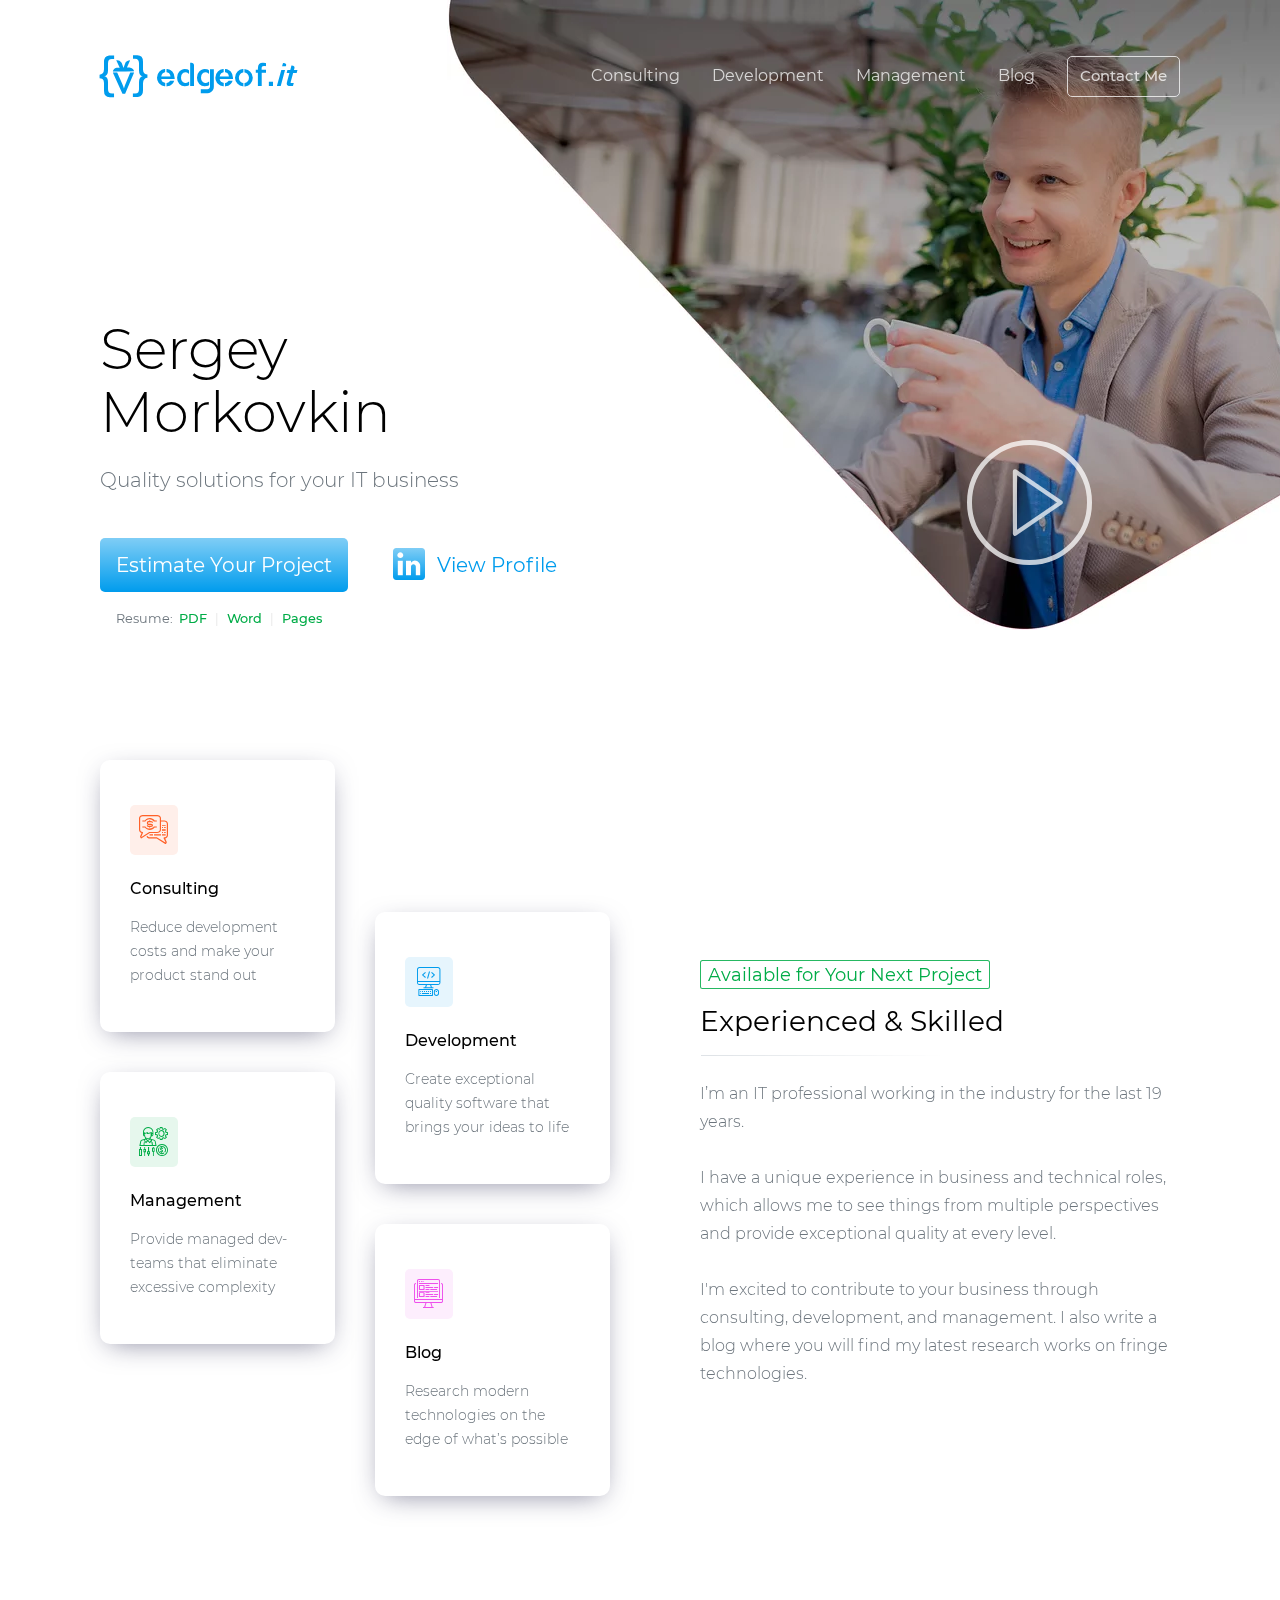
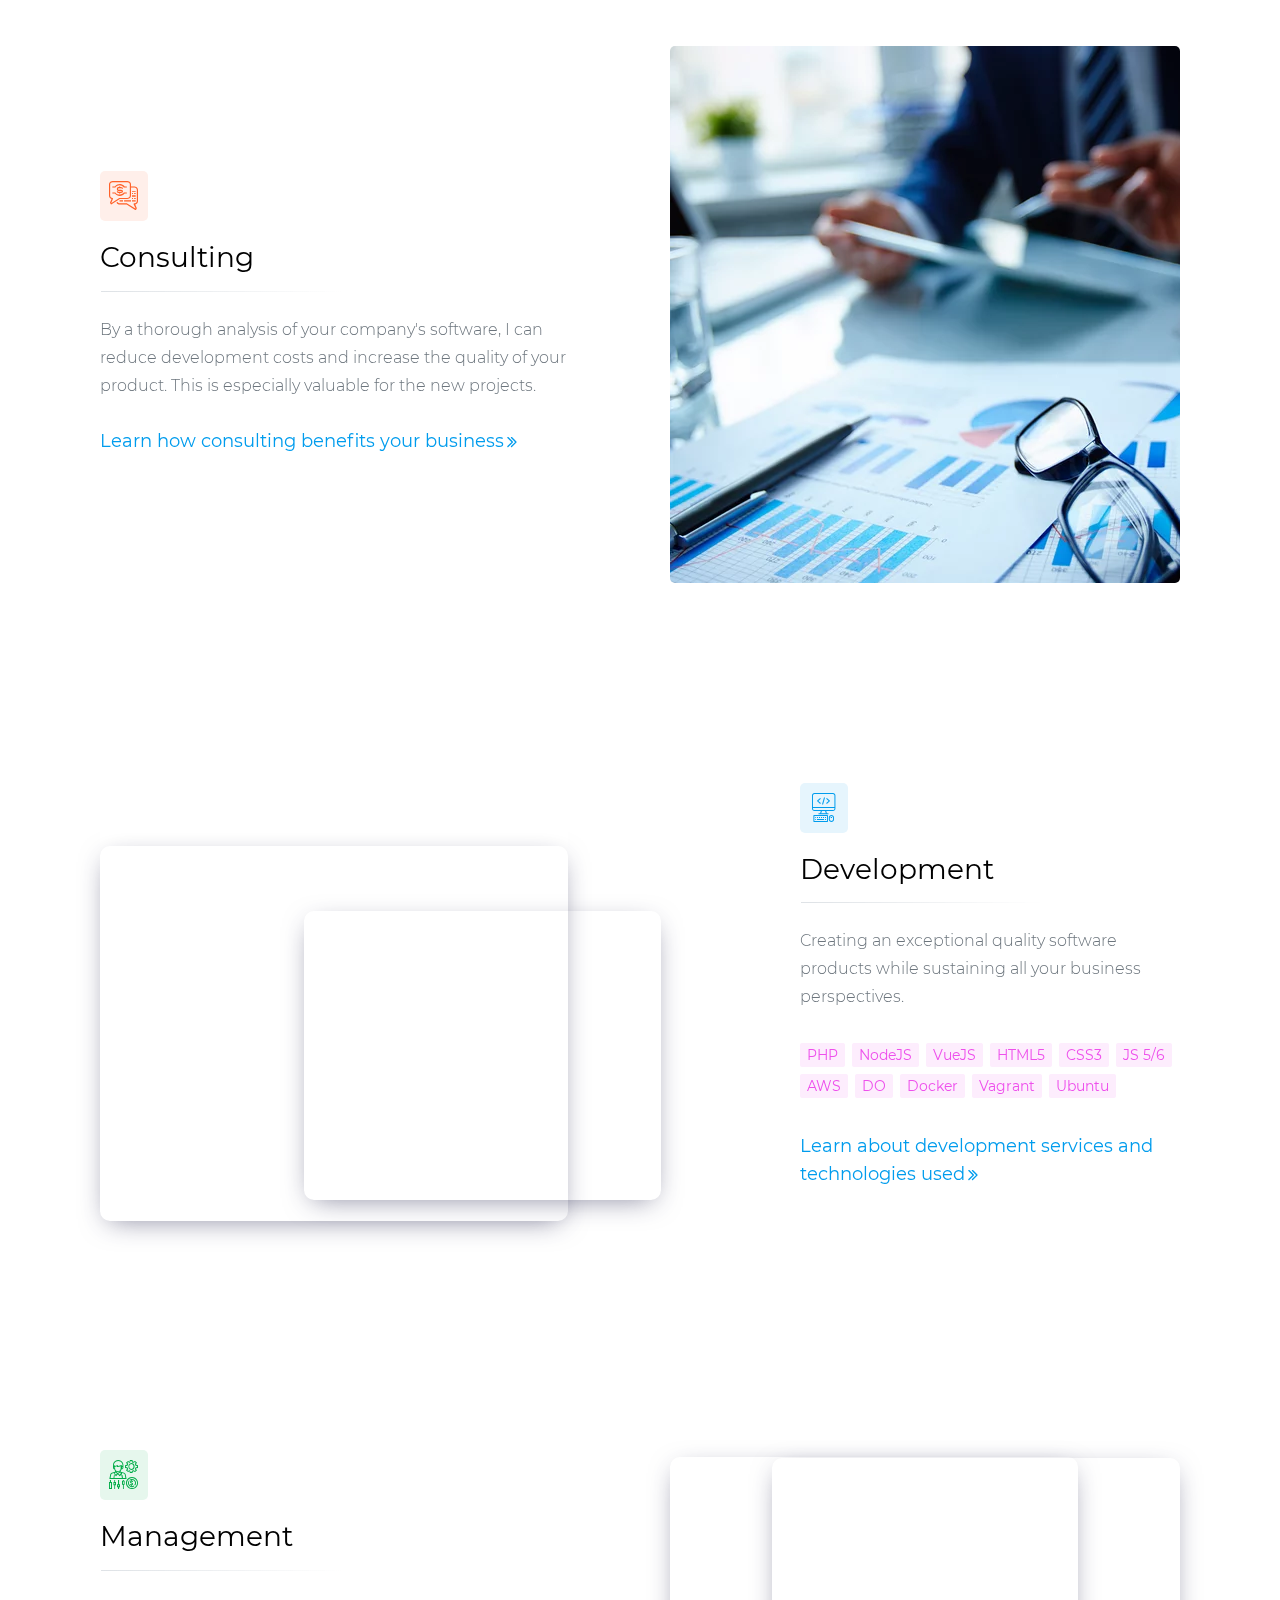
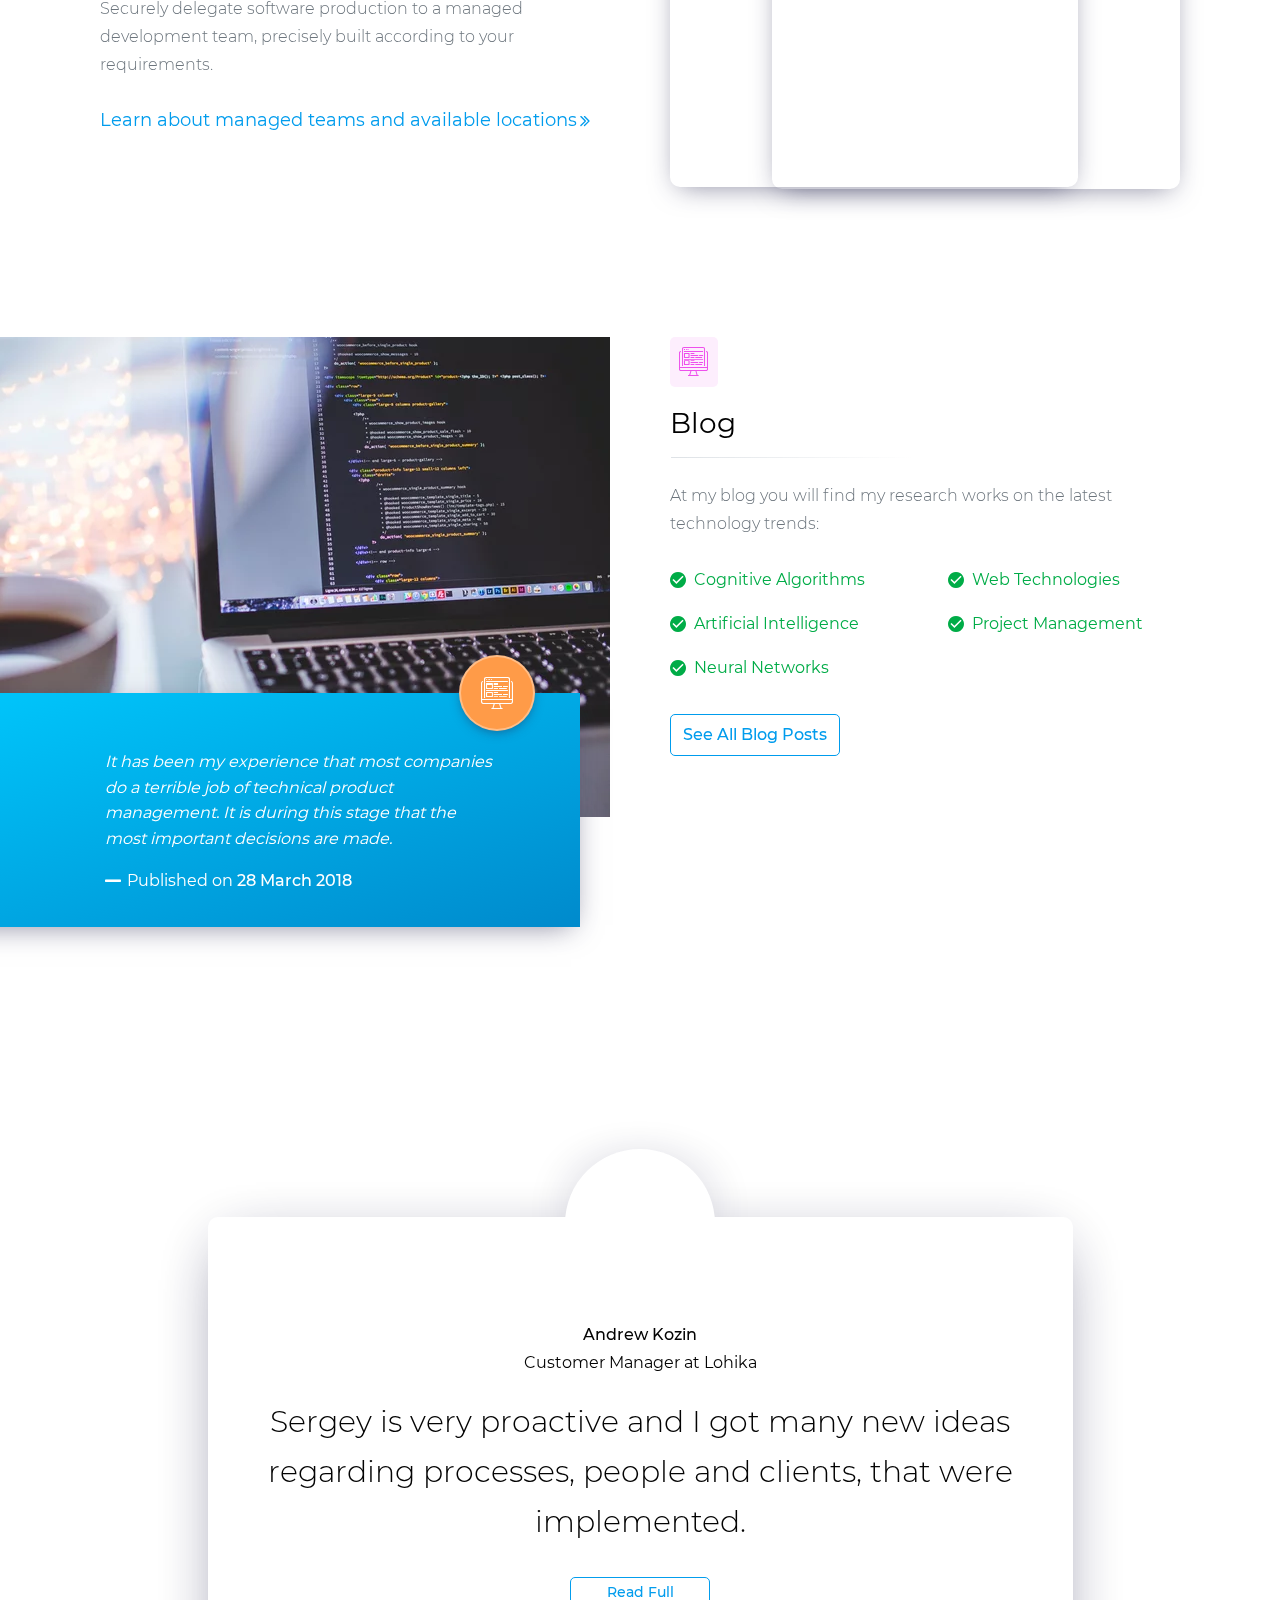
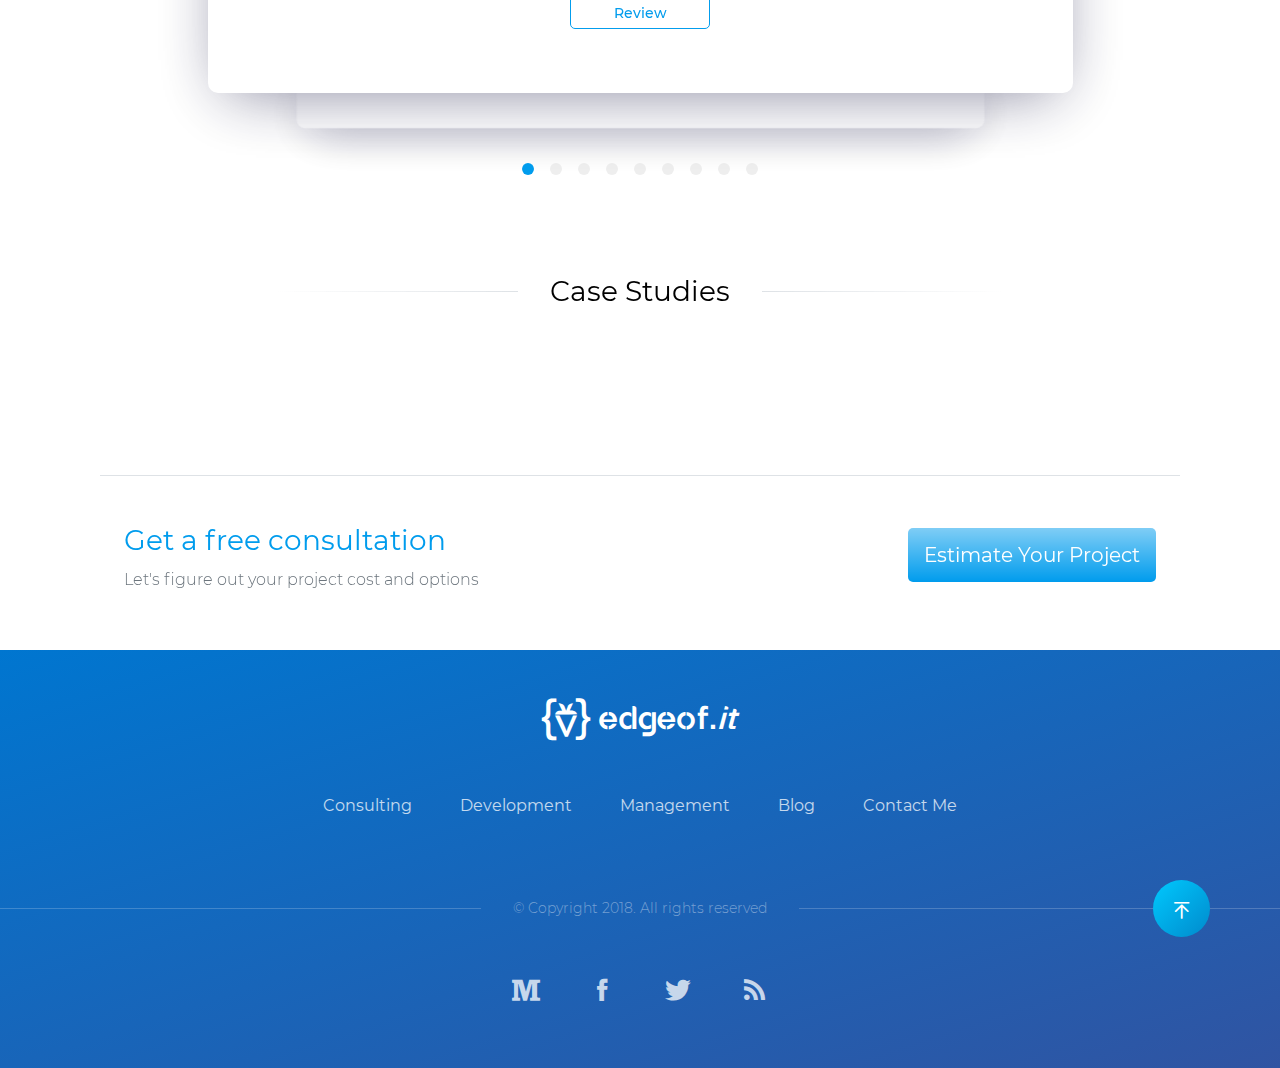
==== commit bb58813f: "Updates" ====
--- a/index.html
+++ b/index.html
@@ -1 +1,7 @@
-<!doctype html><html lang="en" class="no-js"><head><meta charset="utf-8"><meta http-equiv="X-UA-Compatible" content="IE=edge"><meta name="viewport" content="width=device-width,initial-scale=1,shrink-to-fit=no"><meta name="description" content="Providing elite quality web development, enterprise consulting and remote managed teams. 19 years of experience at your disposal."><title>Quality Solutions for Your IT Business</title><style>.warning{display:none;width:100%;height:3rem}.warning>.message{display:none;position:fixed;top:0;left:0;right:0;z-index:1500;background:#fd7e14;color:#fff}.warning>.message{line-height:1.5rem;padding:1rem;text-align:center;border-bottom:1px solid #fff}.warning>.message>a{color:#fff;text-decoration:underline}</style><!-- If JavaScript is disabled, show warning --><noscript><style>.warning,.warning>.no-js{display:block}</style></noscript><!-- If Internet Explorer < 10, show warning --><!--[if IE]><style>.warning, .warning > .no-ie {display: block;}</style><![endif]--><link rel="preload" href="fonts/Icons.woff2" as="font" type="font/woff2" crossorigin><link rel="preload" href="fonts/Montserrat-Light-Normal.woff2" as="font" type="font/woff2" crossorigin><link rel="preload" href="fonts/Montserrat-Medium-Normal.woff2" as="font" type="font/woff2" crossorigin><link rel="preload" href="fonts/Montserrat-Regular-Normal.woff2" as="font" type="font/woff2" crossorigin><link rel="preload" href="fonts/Montserrat-Thin-Normal.woff2" as="font" type="font/woff2" crossorigin><style>@font-face{font-family:Icons;font-style:normal;font-weight:400;font-display:block;src:url(fonts/Icons.woff2) format('woff2'),url(fonts/Icons.woff) format('woff')}@font-face{font-family:Montserrat;font-style:normal;font-weight:300;font-display:swap;src:local('Montserrat Light'),local('Montserrat-Light'),url(fonts/Montserrat-Light-Normal.woff2) format('woff2'),url(fonts/Montserrat-Light-Normal.woff) format('woff')}@font-face{font-family:Montserrat;font-style:normal;font-weight:500;font-display:swap;src:local('Montserrat Medium'),local('Montserrat-Medium'),url(fonts/Montserrat-Medium-Normal.woff2) format('woff2'),url(fonts/Montserrat-Medium-Normal.woff) format('woff')}@font-face{font-family:Montserrat;font-style:normal;font-weight:400;font-display:swap;src:local('Montserrat Regular'),local('Montserrat-Regular'),url(fonts/Montserrat-Regular-Normal.woff2) format('woff2'),url(fonts/Montserrat-Regular-Normal.woff) format('woff')}@font-face{font-family:Montserrat;font-style:normal;font-weight:100;font-display:swap;src:local('Montserrat Thin'),local('Montserrat-Thin'),url(fonts/Montserrat-Thin-Normal.woff2) format('woff2'),url(fonts/Montserrat-Thin-Normal.woff) format('woff')}</style><link rel="shortcut icon" href="favicon/favicon.ico"><link rel="icon" type="image/png" sizes="16x16" href="favicon/favicon-16x16.png"><link rel="icon" type="image/png" sizes="32x32" href="favicon/favicon-32x32.png"><script src="startup.c4b6a24a.js"></script><link rel="stylesheet" href="index.500203e2.css"></head><body data-plugin=""><div class="warning" aria-hidden="true"><div class="message no-js">Your browser has JavaScript disabled. This will degrade site experience.</div><div class="message no-ie">Your browser is outdated and pares down site experience. Please consider <a href="https://outdatedbrowser.com" target="_blank">upgrading</a>.</div></div><div class="wrapper"><header data-plugin="smooth-scroll"><section class="section-home-start"><div class="container"><div class="intro-1"><h1 class="title">Sergey<br class="d-none d-lg-inline-block">Morkovkin</h1><h2 class="promo">Quality solutions for your IT business</h2></div><div class="intro-2"><a class="btn btn-primary btn-lg button-estimate" href="contacts">Estimate Your Project</a> <a class="btn btn-link btn-lg button-linkedin" href="https://www.linkedin.com/in/sergeymorkovkin/" target="_blank"><i class="icon icon-social-linkedin"></i>View<span class="d-inline-block d-lg-none d-xl-inline-block">&nbsp;Profile</span></a><br><small class="resume-download">Resume:&nbsp;&nbsp;<a href="resume/sergey.morkovkin.cv.pdf">PDF</a><b>|</b><a href="resume/sergey.morkovkin.cv.docx">Word</a><b>|</b><a href="resume/sergey.morkovkin.cv.pages">Pages</a></small></div><div class="welcome"><picture data-plugin="lazy-load"><source srcset="images/pixel.png" data-srcset="images/home-photo.webp 1x, images/home-photo@2x.webp 2x" type="image/webp"><source srcset="images/pixel.png" data-srcset="images/home-photo.jpg 1x, images/home-photo@2x.jpg 2x" type="image/jpeg"><img class="lazy image" src="images/pixel.png" width="905" height="630" data-src="images/home-photo.jpg" data-srcset="images/home-photo.jpg 1x, images/home-photo@2x.jpg 2x" alt=""></picture><noscript><picture><source srcset="images/home-photo.webp, images/home-photo@2x.webp 2x" type="image/webp"><source srcset="images/home-photo.jpg, images/home-photo@2x.jpg 2x" type="image/jpeg"><img class="image" src="images/home-photo.jpg" width="905" height="630" srcset="images/home-photo.jpg, images/home-photo@2x.jpg 2x" alt=""></picture></noscript><a class="audio-player" href="audio.mp3" target="_blank" data-plugin="audio-player"><div class="button-play" role="button"><span class="radial-border"></span> <i class="icon icon-player-play"></i></div></a></div><div class="navbar navbar-home"><a class="edge" href="/" aria-label="Go to homepage"></a><nav class="menu"><a class="item" href="consulting">Consulting</a> <a class="item" href="development">Development</a> <a class="item" href="management">Management</a> <a class="item" href="blog">Blog</a> <a class="item" href="contacts"><span class="btn btn-contact">Contact Me</span></a></nav></div></div></section></header><main data-plugin="modal-dialog"><section class="section-home-intro"><a class="anchor" id="intro"></a><div class="container"><div class="row"><div class="side col-12 col-lg-7 col-xl-6"><a href="#consulting" class="card card-intro card-intro-shape card-consulting"><i class="icon icon-box-animated icon-box-consulting"><i></i> <i></i> <i></i> <i></i> <i></i> <i></i> </i><b class="title">Consulting</b><p class="words">Reduce development costs and make your product stand out</p></a><a href="#development" class="card card-intro card-intro-shape card-development"><i class="icon icon-box-animated icon-box-development"><i></i> <i></i> <i></i> <i></i> <i></i> <i></i> </i><b class="title">Development</b><p class="words">Create exceptional quality software that brings your ideas to life</p></a><a href="#management" class="card card-intro card-intro-shape card-management"><i class="icon icon-box-animated icon-box-management"><i></i> <i></i> <i></i> <i></i> <i></i> <i></i> </i><b class="title">Management</b><p class="words">Provide managed dev-teams that eliminate excessive complexity</p></a><a href="#blog" class="card card-intro card-intro-shape card-blog"><i class="icon icon-box-animated icon-box-blog"><i></i> <i></i> <i></i> <i></i> <i></i> <i></i> </i><b class="title">Blog</b><p class="words">Research modern technologies on the edge of what’s possible</p></a></div><div class="main col-12 col-lg-5 col-xl-6"><span class="badge badge-secondary mb-3">Available for Your Next Project</span><h3 class="title line-left d-flex mb-4">Experienced &amp; Skilled</h3><p>I’m an IT professional working in the industry for the last 19 years.</p><p>I have a unique experience in business and technical roles, which allows me to see things from multiple perspectives and provide exceptional quality at every level.</p><p class="d-none d-xl-block">I'm excited to contribute to your business through consulting, development, and management. I also write a blog where you will find my latest research works on fringe technologies.</p></div></div></div></section><section class="section-home-consulting" data-plugin="rellax-parallax"><a class="anchor" id="consulting"></a><div class="container"><div class="row"><div class="main col-12 col-md-6 col-lg-7 col-xl-6"><i class="icon icon-box icon-box-consulting"></i><h3 class="title line-left mb-4">Consulting</h3><div class="rellax-container d-block d-md-none"><div class="rellax shape shape-1" data-rellax-speed="-0.75"><picture data-plugin="lazy-load"><img class="lazy w-100 h-100" src="images/pixel.png" data-src="images/sprite-shapes.svg#shape-1" alt=""></picture><noscript><picture><img class="w-100 h-100" src="images/sprite-shapes.svg#shape-1" alt=""></picture></noscript></div><div class="static image"><picture data-plugin="lazy-load"><source srcset="images/pixel.png" media="(min-width: 768px)"><source srcset="images/pixel.png" data-srcset="images/home-consulting-sm.webp 1x, images/home-consulting-sm@2x.webp 2x" type="image/webp"><source srcset="images/pixel.png" data-srcset="images/home-consulting-sm.jpg 1x, images/home-consulting-sm@2x.jpg 2x" type="image/jpeg"><img class="lazy" src="images/pixel.png" width="480" height="210" data-src="images/home-consulting-sm.jpg" data-srcset="images/home-consulting-sm.jpg 1x, images/home-consulting-sm@2x.jpg 2x" alt=""></picture><noscript><picture><source srcset="images/pixel.png" media="(min-width: 768px)"><source srcset="images/home-consulting-sm.webp, images/home-consulting-sm@2x.webp 2x" type="image/webp"><source srcset="images/home-consulting-sm.jpg, images/home-consulting-sm@2x.jpg 2x" type="image/jpeg"><img class="" src="images/home-consulting-sm.jpg" width="480" height="210" srcset="images/home-consulting-sm.jpg, images/home-consulting-sm@2x.jpg 2x" alt=""></picture></noscript></div></div><p>By a thorough analysis of your company's software, I can reduce development costs and increase the quality of your product. This is especially valuable for the new projects.</p><a class="text-large text-more" href="consulting">Learn how consulting benefits your business</a></div><div class="side col-md-6 col-lg-5 col-xl-6 d-none d-md-block"><div class="rellax-container"><div class="rellax shape shape-1" data-rellax-speed="-1.00"><picture data-plugin="lazy-load"><img class="lazy w-100 h-100" src="images/pixel.png" data-src="images/sprite-shapes.svg#shape-1" alt=""></picture><noscript><picture><img class="w-100 h-100" src="images/sprite-shapes.svg#shape-1" alt=""></picture></noscript></div><div class="static image"><picture data-plugin="lazy-load"><source srcset="images/pixel.png" media="(max-width: 767px)"><source srcset="images/pixel.png" data-srcset="images/home-consulting.webp 1x, images/home-consulting@2x.webp 2x" type="image/webp"><source srcset="images/pixel.png" data-srcset="images/home-consulting.jpg 1x, images/home-consulting@2x.jpg 2x" type="image/jpeg"><img class="lazy" src="images/pixel.png" width="570" height="600" data-src="images/home-consulting.jpg" data-srcset="images/home-consulting.jpg 1x, images/home-consulting@2x.jpg 2x" alt=""></picture><noscript><picture><source srcset="images/pixel.png" media="(max-width: 767px)"><source srcset="images/home-consulting.webp, images/home-consulting@2x.webp 2x" type="image/webp"><source srcset="images/home-consulting.jpg, images/home-consulting@2x.jpg 2x" type="image/jpeg"><img class="" src="images/home-consulting.jpg" width="570" height="600" srcset="images/home-consulting.jpg, images/home-consulting@2x.jpg 2x" alt=""></picture></noscript></div></div></div></div></div></section><section class="section-home-development" data-plugin="rellax-parallax"><a class="anchor" id="development"></a><div class="container"><div class="row"><div class="side col-12 col-md-6 col-lg-5 col-xl-6 d-none d-md-block"><div class="rellax-container"><div class="rellax shape shape-2" data-rellax-speed="-1.00"><picture data-plugin="lazy-load"><img class="lazy w-100 h-100" src="images/pixel.png" data-src="images/sprite-shapes.svg#shape-2" alt=""></picture><noscript><picture><img class="w-100 h-100" src="images/sprite-shapes.svg#shape-2" alt=""></picture></noscript></div><div class="rellax image image-tab-code" data-rellax-speed="0.50"><picture data-plugin="lazy-load"><source srcset="images/pixel.png" media="(max-width: 767px)"><img class="lazy w-100 h-100" src="images/pixel.png" data-src="images/home-sprite.svg#home-development-1" alt=""></picture><noscript><picture><source srcset="images/pixel.png" media="(max-width: 767px)"><img class="w-100 h-100" src="images/home-sprite.svg#home-development-1" alt=""></picture></noscript></div><div class="static image image-terminal"><picture data-plugin="lazy-load"><source srcset="images/pixel.png" media="(max-width: 767px)"><img class="lazy w-100 h-100" src="images/pixel.png" data-src="images/home-sprite.svg#home-development-2" alt=""></picture><noscript><picture><source srcset="images/pixel.png" media="(max-width: 767px)"><img class="w-100 h-100" src="images/home-sprite.svg#home-development-2" alt=""></picture></noscript></div></div></div><div class="main col-12 col-md-6 col-lg-7 col-xl-6"><i class="icon icon-box icon-box-development"></i><h3 class="title line-left mb-4">Development</h3><div class="rellax-container d-block d-md-none"><div class="rellax shape shape-2" data-rellax-speed="-0.75"><picture data-plugin="lazy-load"><img class="lazy w-100 h-100" src="images/pixel.png" data-src="images/sprite-shapes.svg#shape-2" alt=""></picture><noscript><picture><img class="w-100 h-100" src="images/sprite-shapes.svg#shape-2" alt=""></picture></noscript></div><div class="rellax image image-tab-code" data-rellax-speed="0.25"><picture data-plugin="lazy-load"><source srcset="images/pixel.png" media="(min-width: 768px)"><img class="lazy w-100 h-100" src="images/pixel.png" data-src="images/home-sprite.svg#home-development-sm-1" alt=""></picture><noscript><picture><source srcset="images/pixel.png" media="(min-width: 768px)"><img class="w-100 h-100" src="images/home-sprite.svg#home-development-sm-1" alt=""></picture></noscript></div><div class="rellax image image-terminal" data-rellax-speed="0.75"><picture data-plugin="lazy-load"><source srcset="images/pixel.png" media="(min-width: 768px)"><img class="lazy w-100 h-100" src="images/pixel.png" data-src="images/home-sprite.svg#home-development-sm-2" alt=""></picture><noscript><picture><source srcset="images/pixel.png" media="(min-width: 768px)"><img class="w-100 h-100" src="images/home-sprite.svg#home-development-sm-2" alt=""></picture></noscript></div></div><p>Creating an exceptional quality software products while sustaining all your business perspectives.</p><div class="tag-cloud"><span class="item">PHP</span> <span class="item">NodeJS</span> <span class="item">VueJS</span> <span class="item">HTML5</span> <span class="item">CSS3</span> <span class="item">JS 5/6</span> <span class="item">AWS</span> <span class="item">DO</span> <span class="item">Docker</span> <span class="item">Vagrant</span> <span class="item">Ubuntu</span></div><a class="text-large text-more" href="development">Learn about development services and technologies used</a></div></div></div></section><section class="section-home-management" data-plugin="rellax-parallax"><a class="anchor" id="management"></a><div class="container"><div class="row"><div class="main col-12 col-md-6 col-lg-7 col-xl-6"><i class="icon icon-box icon-box-management"></i><h3 class="title line-left mb-4">Management</h3><div class="rellax-container d-block d-md-none"><div class="rellax shape shape-1" data-rellax-speed="-0.75"><picture data-plugin="lazy-load"><img class="lazy w-100 h-100" src="images/pixel.png" data-src="images/sprite-shapes.svg#shape-1" alt=""></picture><noscript><picture><img class="w-100 h-100" src="images/sprite-shapes.svg#shape-1" alt=""></picture></noscript></div><div class="rellax image image-gantt-diagram" data-rellax-speed="0.25"><picture data-plugin="lazy-load"><source srcset="images/pixel.png" media="(min-width: 768px)"><img class="lazy w-100 h-100" src="images/pixel.png" data-src="images/home-sprite.svg#home-management-sm-1" alt=""></picture><noscript><picture><source srcset="images/pixel.png" media="(min-width: 768px)"><img class="w-100 h-100" src="images/home-sprite.svg#home-management-sm-1" alt=""></picture></noscript></div><div class="rellax image image-specification" data-rellax-speed="0.75"><picture data-plugin="lazy-load"><source srcset="images/pixel.png" media="(min-width: 768px)"><img class="lazy w-100 h-100" src="images/pixel.png" data-src="images/home-sprite.svg#home-management-sm-2" alt=""></picture><noscript><picture><source srcset="images/pixel.png" media="(min-width: 768px)"><img class="w-100 h-100" src="images/home-sprite.svg#home-management-sm-2" alt=""></picture></noscript></div></div><p>Securely delegate software production to a managed development team, precisely built according to your requirements.</p><a class="text-large text-more" href="management">Learn about managed teams and possible locations</a></div><div class="side col-12 col-md-6 col-lg-5 col-xl-6 d-none d-md-block"><div class="rellax-container d-none d-md-block"><div class="rellax shape shape-1" data-rellax-speed="-1.00"><picture data-plugin="lazy-load"><img class="lazy w-100 h-100" src="images/pixel.png" data-src="images/sprite-shapes.svg#shape-1" alt=""></picture><noscript><picture><img class="w-100 h-100" src="images/sprite-shapes.svg#shape-1" alt=""></picture></noscript></div><div class="rellax image image-specification" data-rellax-speed="0.50"><picture data-plugin="lazy-load"><source srcset="images/pixel.png" media="(max-width: 767px)"><img class="lazy w-100 h-100" src="images/pixel.png" data-src="images/home-sprite.svg#home-management-2" alt=""></picture><noscript><picture><source srcset="images/pixel.png" media="(max-width: 767px)"><img class="w-100 h-100" src="images/home-sprite.svg#home-management-2" alt=""></picture></noscript></div><div class="static image image-gantt-diagram"><picture data-plugin="lazy-load"><source srcset="images/pixel.png" media="(max-width: 767px)"><img class="lazy w-100 h-100" src="images/pixel.png" data-src="images/home-sprite.svg#home-management-1" alt=""></picture><noscript><picture><source srcset="images/pixel.png" media="(max-width: 767px)"><img class="w-100 h-100" src="images/home-sprite.svg#home-management-1" alt=""></picture></noscript></div></div></div></div></div></section><section class="section-home-blog" data-plugin="rellax-parallax"><a class="anchor" id="blog"></a><div class="container"><div class="row"><div class="side col-12 col-md-6 col-lg-6 col-xl-6 d-none d-md-block"><div class="rellax-container d-none d-md-block"><div class="static image"><picture data-plugin="lazy-load"><source srcset="images/pixel.png" media="(max-width: 767px)"><source srcset="images/pixel.png" data-srcset="images/home-blog.webp 1x, images/home-blog@2x.webp 2x" type="image/webp"><source srcset="images/pixel.png" data-srcset="images/home-blog.jpg 1x, images/home-blog@2x.jpg 2x" type="image/jpeg"><img class="lazy" src="images/pixel.png" width="770" height="480" data-src="images/home-blog.jpg" data-srcset="images/home-blog.jpg 1x, images/home-blog@2x.jpg 2x" alt=""></picture><noscript><picture><source srcset="images/pixel.png" media="(max-width: 767px)"><source srcset="images/home-blog.webp, images/home-blog@2x.webp 2x" type="image/webp"><source srcset="images/home-blog.jpg, images/home-blog@2x.jpg 2x" type="image/jpeg"><img class="" src="images/home-blog.jpg" width="770" height="480" srcset="images/home-blog.jpg, images/home-blog@2x.jpg 2x" alt=""></picture></noscript></div><div class="rellax block post-box" data-rellax-speed="-0.75" data-rellax-min="-50" data-rellax-max="50"><i class="seal icon icon-box-blog"></i><div class="blockquote"><p class="quote">It has been my experience that most companies do a terrible job of technical product management. It is during this stage that the most important decisions are made.</p><span class="blockquote-footer">Published on <b>28 March 2018</b></span></div></div></div></div><div class="main col-12 col-md-6 col-lg-6 col-xl-6"><i class="icon icon-box icon-box-blog"></i><h3 class="title line-left mb-4">Blog</h3><div class="rellax-container d-block d-md-none"><div class="static block post-box"><i class="seal icon icon-box-blog"></i><div class="blockquote"><p class="quote">It has been my experience that most companies do a terrible job of technical product management. It is during this stage that the most important decisions are made.</p><span class="blockquote-footer">Published on <b>28 March 2018</b></span></div></div><div class="rellax image" data-rellax-speed="0.75"><picture data-plugin="lazy-load"><source srcset="images/pixel.png" media="(min-width: 768px)"><source srcset="images/pixel.png" data-srcset="images/home-blog-sm.webp 1x, images/home-blog-sm@2x.webp 2x" type="image/webp"><source srcset="images/pixel.png" data-srcset="images/home-blog-sm.jpg 1x, images/home-blog-sm@2x.jpg 2x" type="image/jpeg"><img class="lazy" src="images/pixel.png" width="480" height="210" data-src="images/home-blog-sm.jpg" data-srcset="images/home-blog-sm.jpg 1x, images/home-blog-sm@2x.jpg 2x" alt=""></picture><noscript><picture><source srcset="images/pixel.png" media="(min-width: 768px)"><source srcset="images/home-blog-sm.webp, images/home-blog-sm@2x.webp 2x" type="image/webp"><source srcset="images/home-blog-sm.jpg, images/home-blog-sm@2x.jpg 2x" type="image/jpeg"><img class="" src="images/home-blog-sm.jpg" width="480" height="210" srcset="images/home-blog-sm.jpg, images/home-blog-sm@2x.jpg 2x" alt=""></picture></noscript></div></div><p>At my blog you will find my research works on the latest technology trends:</p><ul class="list list-tick-alt"><li><a href="blog#">Cognitive Algorithms</a></li><li><a href="blog#">Artificial Intelligence</a></li><li><a href="blog#">Neural Networks</a></li><li><a href="blog#">Web Technologies</a></li><li><a href="blog#">Project Management</a></li></ul><a class="btn btn-outline" href="blog">See All Blog Posts</a></div></div></div></section><section class="section-home-carousel" data-plugin="lazy-load"><a class="anchor" id="client-reviews"></a><div class="container"><div class="row"><div class="main col-12"><h3 class="title line-both d-none">Client Reviews</h3><div class="rellax-container" data-plugin="rellax-parallax"><a href="javascript:slideToReview(0)" class="rellax image face face-1" data-rellax-speed="0.75" data-rellax-min="-75" data-rellax-max="75" aria-label="Andrew Kozin"></a> <a href="javascript:slideToReview(1)" class="rellax image face face-2" data-rellax-speed="0.75" data-rellax-min="-75" data-rellax-max="75" aria-label="Nicolas Mercier"></a> <a href="javascript:slideToReview(2)" class="rellax image face face-3" data-rellax-speed="2.00" data-rellax-min="-200" data-rellax-max="200" aria-label="Ted Girata"></a> <a href="javascript:slideToReview(3)" class="rellax image face face-4" data-rellax-speed="1.65" data-rellax-min="-165" data-rellax-max="165" aria-label="Christine Shellenbarger"></a> <a href="javascript:slideToReview(4)" class="rellax image face face-5" data-rellax-speed="2.45" data-rellax-min="-245" data-rellax-max="245" aria-label="Manu Lohiya"></a> <a href="javascript:slideToReview(5)" class="rellax image face face-6" data-rellax-speed="1.00" data-rellax-min="-100" data-rellax-max="100" aria-label="Aaron Cowdin"></a> <a href="javascript:slideToReview(6)" class="rellax image face face-7" data-rellax-speed="1.20" data-rellax-min="-120" data-rellax-max="120" aria-label="Edward Kogan"></a> <a href="javascript:slideToReview(7)" class="rellax image face face-8" data-rellax-speed="1.40" data-rellax-min="-140" data-rellax-max="140" aria-label="Hiren Sodha"></a> <a href="javascript:slideToReview(8)" class="rellax image face face-9" data-rellax-speed="1.65" data-rellax-min="-165" data-rellax-max="165" aria-label="Evgeniy Reykh"></a></div><div id="quotes" class="carousel slide carousel-zoom" data-plugin="carousel-zoom"><ol class="carousel-indicators"><li data-target="#reviews" data-slide-to="0" class="active"></li><li data-target="#reviews" data-slide-to="1"></li><li data-target="#reviews" data-slide-to="2"></li><li data-target="#reviews" data-slide-to="3"></li><li data-target="#reviews" data-slide-to="4"></li><li data-target="#reviews" data-slide-to="5"></li><li data-target="#reviews" data-slide-to="6"></li><li data-target="#reviews" data-slide-to="7"></li><li data-target="#reviews" data-slide-to="8"></li></ol><div class="carousel-inner" role="listbox" style="min-height:455px"><div class="carousel-item active"><div class="review"><div class="back"></div><div class="next"></div><div class="photo face face-1"></div><div class="title"><b>Andrew Kozin</b><br>Customer Manager at Lohika</div><div class="quote">Sergey is very proactive and I got many new ideas regarding processes, people and clients, that were implemented.</div><a class="btn btn-sm btn-outline" href="javascript:openReview(1)">Read Full Review</a></div></div><div class="carousel-item"><div class="review"><div class="back"></div><div class="next"></div><div class="photo face face-2"></div><div class="title"><b>Nicolas Mercier</b><br>Project Manager at Profusa</div><div class="quote">Sergey is a very talented developer with a vast knowledge of all digital/web areas and the latest technology trends.</div><a class="btn btn-sm btn-outline" href="javascript:openReview(2)">Read Full Review</a> <a class="btn btn-sm btn-outline" href="javascript:openProject(3)">Read Case Study</a></div></div><div class="carousel-item"><div class="review"><div class="back"></div><div class="next"></div><div class="photo face face-3"></div><div class="title"><b>Ted Girata</b><br>Project Manager at Profusa</div><div class="quote">Sergey is a true team player who jumps in when needed and promotes his team equally to challenge themselves.</div><a class="btn btn-sm btn-outline" href="javascript:openReview(3)">Read Full Review</a> <a class="btn btn-sm btn-outline" href="javascript:openProject(3)">Read Case Study</a></div></div><div class="carousel-item"><div class="review"><div class="back"></div><div class="next"></div><div class="photo face face-4"></div><div class="title"><b>Christine Shellenbarger</b><br>UI/UX Designer at Presence Learning</div><div class="quote">Sergey has an invaluable passion for his craft which shows in the work he has done at Presence Learning.</div><a class="btn btn-sm btn-outline" href="javascript:openReview(4)">Read Full Review</a> <a class="btn btn-sm btn-outline" href="javascript:openProject(2)">Read Case Study</a></div></div><div class="carousel-item"><div class="review"><div class="back"></div><div class="next"></div><div class="photo face face-5"></div><div class="title"><b>Manu Lohiya</b><br>Project Owner at Presence Learning</div><div class="quote">Thanks to Sergey's project leadership, Sergey and team built 10 major features over 13 successful product releases.</div><a class="btn btn-sm btn-outline" href="javascript:openReview(5)">Read Full Review</a> <a class="btn btn-sm btn-outline" href="javascript:openProject(2)">Read Case Study</a></div></div><div class="carousel-item"><div class="review"><div class="back"></div><div class="next"></div><div class="photo face face-6"></div><div class="title"><b>Aaron Cowdin</b><br>DevOps at Presence Learning</div><div class="quote">Sergey asks the right questions, has creative solutions to problems, and can quickly get to the heart of an issue.</div><a class="btn btn-sm btn-outline" href="javascript:openReview(6)">Read Full Review</a> <a class="btn btn-sm btn-outline" href="javascript:openProject(2)">Read Case Study</a></div></div><div class="carousel-item"><div class="review"><div class="back"></div><div class="next"></div><div class="photo face face-7"></div><div class="title"><b>Edward Kogan</b><br>Senior Manager at RingCentral</div><div class="quote">Sergey's ability to start a new project, design, build architecture and bring the product to fruition is second to none.</div><a class="btn btn-sm btn-outline" href="javascript:openReview(7)">Read Full Review</a></div></div><div class="carousel-item"><div class="review"><div class="back"></div><div class="next"></div><div class="photo face face-8"></div><div class="title"><b>Hiren Sodha</b><br>Senior Engineer at Skype</div><div class="quote">Sergey is an excellent developer with very good technical skills. A quick learner and a perfect candidate for agile environment.</div><a class="btn btn-sm btn-outline" href="javascript:openReview(8)">Read Full Review</a> <a class="btn btn-sm btn-outline" href="javascript:openProject(1)">Read Case Study</a></div></div><div class="carousel-item"><div class="review"><div class="back"></div><div class="next"></div><div class="photo face face-9"></div><div class="title"><b>Eugene Reykh</b><br>CTO at Dudu Communications</div><div class="quote">No matter what type of work Sergey was doing, it's all been done with exceptionally high quality and attention to details.</div><a class="btn btn-sm btn-outline" href="javascript:openReview(9)">Read Full Review</a></div></div></div></div></div></div></div></section><section class="section-base-client-logos" data-plugin="lazy-load"><div class="container"><div class="row"><div class="main col-12"><h3 class="title line-both text-nowrap">Case Studies</h3><ul class="logos"><li class="item"><a class="logo logo-1" href="javascript:openProject(1);" aria-label="Skype"></a></li><li class="item"><a class="logo logo-2" href="javascript:openProject(2);" aria-label="Presence Learning"></a></li><li class="item"><a class="logo logo-3" href="javascript:openProject(3);" aria-label="Profusa"></a></li><li class="item"><a class="logo logo-4" href="javascript:openProject(4);" aria-label="Twilio"></a></li><li class="item"><a class="logo logo-5" href="javascript:openProject(5);" aria-label="Softonic"></a></li></ul></div></div></div></section><section class="section-base-consultation"><div class="container"><div class="wrap row no-gutters"><div class="main col-12 col-lg-7"><h3 class="title">Get a free consultation</h3><p class="words">Let's figure out your project cost and options</p></div><div class="side col-12 col-lg-5"><a class="btn btn-primary btn-lg mt-1" href="contacts">Estimate Your Project</a></div></div></div></section></main><footer class="footer"><div class="container"><a class="edge" href="/" aria-label="Go to homepage"></a><nav class="menu"><a class="item" href="consulting">Consulting</a> <a class="item" href="development">Development</a> <a class="item" href="management">Management</a> <a class="item" href="blog">Blog</a> <a class="item" href="contacts">Contact Me</a></nav></div><div class="container-fluid"><div class="copy"><span>&copy; Copyright 2018. All rights reserved</span></div></div><div class="container"><a class="back-to-top d-none d-md-block" href="#" aria-label="Back to TOP"><i class="icon icon-page-to-top"></i></a><nav class="social-icons"><a class="icon icon-social-medium" href="#" aria-label="Follow on Medium"></a> <a class="icon icon-social-facebook" href="#" aria-label="Follow on Facebook"></a> <a class="icon icon-social-twitter" href="#" aria-label="Follow on Twitter"></a> <a class="icon icon-social-rss" href="#" aria-label="Follow via RSS"></a></nav></div></footer></div><script src="index.de1e387e.js"></script></body></html>+<!doctype html><html lang="en" class="no-js"><head><meta charset="utf-8"><meta http-equiv="X-UA-Compatible" content="IE=edge"><meta name="viewport" content="width=device-width,initial-scale=1,shrink-to-fit=no"><meta name="description" content="Providing elite quality web development, enterprise consulting and remote managed teams. 19 years of experience at your disposal."><title>Quality Solutions for Your IT Business</title><style>.warning{display:none;width:100%;height:3rem}.warning>.message{display:none;position:fixed;top:0;left:0;right:0;z-index:1500;background:#fd7e14;color:#fff}.warning>.message{line-height:1.5rem;padding:1rem;text-align:center;border-bottom:1px solid #fff}.warning>.message>a{color:#fff;text-decoration:underline}</style><!-- If JavaScript is disabled, show warning --><noscript><style>.warning,.warning>.no-js{display:block}</style></noscript><!-- If Internet Explorer < 10, show warning --><!--[if IE]><style>.warning, .warning > .no-ie {display: block;}</style><![endif]--><link rel="preload" href="fonts/Icons.woff2" as="font" type="font/woff2" crossorigin><link rel="preload" href="fonts/Montserrat-Light-Normal.woff2" as="font" type="font/woff2" crossorigin><link rel="preload" href="fonts/Montserrat-Medium-Normal.woff2" as="font" type="font/woff2" crossorigin><link rel="preload" href="fonts/Montserrat-Regular-Normal.woff2" as="font" type="font/woff2" crossorigin><link rel="preload" href="fonts/Montserrat-Thin-Normal.woff2" as="font" type="font/woff2" crossorigin><style>@font-face{font-family:Icons;font-style:normal;font-weight:400;font-display:block;src:url(fonts/Icons.woff2) format('woff2'),url(fonts/Icons.woff) format('woff')}@font-face{font-family:Montserrat;font-style:normal;font-weight:300;font-display:swap;src:local('Montserrat Light'),local('Montserrat-Light'),url(fonts/Montserrat-Light-Normal.woff2) format('woff2'),url(fonts/Montserrat-Light-Normal.woff) format('woff')}@font-face{font-family:Montserrat;font-style:normal;font-weight:500;font-display:swap;src:local('Montserrat Medium'),local('Montserrat-Medium'),url(fonts/Montserrat-Medium-Normal.woff2) format('woff2'),url(fonts/Montserrat-Medium-Normal.woff) format('woff')}@font-face{font-family:Montserrat;font-style:normal;font-weight:400;font-display:swap;src:local('Montserrat Regular'),local('Montserrat-Regular'),url(fonts/Montserrat-Regular-Normal.woff2) format('woff2'),url(fonts/Montserrat-Regular-Normal.woff) format('woff')}@font-face{font-family:Montserrat;font-style:normal;font-weight:100;font-display:swap;src:local('Montserrat Thin'),local('Montserrat-Thin'),url(fonts/Montserrat-Thin-Normal.woff2) format('woff2'),url(fonts/Montserrat-Thin-Normal.woff) format('woff')}</style><link rel="shortcut icon" href="favicon/favicon.ico"><link rel="icon" type="image/png" sizes="16x16" href="favicon/favicon-16x16.png"><link rel="icon" type="image/png" sizes="32x32" href="favicon/favicon-32x32.png"><script src="startup.c4b6a24a.js"></script><link rel="stylesheet" href="index.17d26e66.css"></head><body data-plugin=""><div class="warning" aria-hidden="true"><div class="message no-js">Your browser has JavaScript disabled. This will degrade site experience.</div><div class="message no-ie">Your browser is outdated and pares down site experience. Please consider <a href="https://outdatedbrowser.com" target="_blank" rel="noreferrer">upgrading</a>.</div></div><div class="wrapper"><header><section class="home-start"><div class="container"><div class="lazy-bg welcome hidden acciframe" aria-hidden="true"><a class="audio-player" href="audio.mp3" target="_blank" data-plugin="audio-player"><div class="button-play"><span class="radial-border"></span> <i class="icon icon-player-play"></i></div></a></div><div class="navbar navbar-home"><a class="edge" href="/" aria-label="Go to homepage"></a><nav class="menu"><a class="item" href="consulting">Consulting</a> <a class="item" href="development">Development</a> <a class="item" href="management">Management</a> <a class="item" href="blog">Blog</a> <a class="item" href="contacts"><span class="btn btn-contact">Contact Me</span></a></nav></div><div class="intro-1"><h1 class="title">Sergey<br class="d-none d-lg-inline"><span class="d-inline d-lg-none">&nbsp;</span>Morkovkin</h1><h2 class="promo">Quality solutions for your IT business</h2></div><div class="intro-2"><a class="btn btn-primary btn-lg button-estimate" href="contacts">Estimate Your Project</a> <a class="btn btn-link btn-lg button-linkedin" href="https://www.linkedin.com/in/sergeymorkovkin/" target="_blank" rel="noreferrer"><i class="icon icon-social-linkedin"></i>View<span class="d-inline-block d-lg-none d-xl-inline-block">&nbsp;Profile</span></a><br><small class="resume-download">Resume:&nbsp;&nbsp;<a href="resume/sergey.morkovkin.cv.pdf">PDF</a><b>|</b><a href="resume/sergey.morkovkin.cv.docx">Word</a><b>|</b><a href="resume/sergey.morkovkin.cv.pages">Pages</a></small></div></div></section></header><main data-plugin="modal-dialog"><section class="home-intro"><a class="anchor" id="intro"></a><div class="container"><div class="row"><div class="side col-12 col-lg-7 col-xl-6"><a href="#consulting" class="card card-intro card-intro-shape card-consulting"><i class="icon icon-box-animated icon-box-consulting"><i></i> <i></i> <i></i> <i></i> <i></i> <i></i> </i><b class="title">Consulting</b><p class="words">Reduce development costs and make your product stand out</p></a><a href="#development" class="card card-intro card-intro-shape card-development"><i class="icon icon-box-animated icon-box-development"><i></i> <i></i> <i></i> <i></i> <i></i> <i></i> </i><b class="title">Development</b><p class="words">Create exceptional quality software that brings your ideas to life</p></a><a href="#management" class="card card-intro card-intro-shape card-management"><i class="icon icon-box-animated icon-box-management"><i></i> <i></i> <i></i> <i></i> <i></i> <i></i> </i><b class="title">Management</b><p class="words">Provide managed dev-teams that eliminate excessive complexity</p></a><a href="#blog" class="card card-intro card-intro-shape card-blog"><i class="icon icon-box-animated icon-box-blog"><i></i> <i></i> <i></i> <i></i> <i></i> <i></i> </i><b class="title">Blog</b><p class="words">Research modern technologies on the edge of what’s possible</p></a></div><div class="main col-12 col-lg-5 col-xl-6"><span class="badge badge-secondary mb-3">Available for Your Next Project</span><h3 class="title line-left d-flex mb-4">Experienced &amp; Skilled</h3><p>I’m an IT professional working in the industry for the last 19 years.</p><p>I have a unique experience in business and technical roles, which allows me to see things from multiple perspectives and provide exceptional quality at every level.</p><p class="mb-0">I'm excited to contribute to your business through consulting, development, and management. I also write a blog where you will find my latest research works on fringe technologies.</p></div></div></div></section><section class="home-consulting" data-plugin="rellax-parallax"><a class="anchor" id="consulting"></a><div class="container"><div class="row"><div class="main col-12 col-md-6 col-lg-7 col-xl-6"><i class="icon icon-box icon-box-consulting"></i><h3 class="title line-left mb-4">Consulting</h3><div class="rellax-container d-block d-md-none"><div class="rellax shape shape-1" data-rellax-speed="-0.75"><picture><img class="lazy w-100 h-100" src="images/pixel.png" data-src="images/sprite-shapes.svg#shape-1" alt=""></picture><noscript><picture><img class="w-100 h-100" src="images/sprite-shapes.svg#shape-1" alt=""></picture></noscript></div><div class="static image"><picture><source srcset="images/pixel.png" media="(min-width: 768px)"><source srcset="images/pixel.png" data-srcset="images/home-consulting-sm.webp 1x, images/home-consulting-sm@2x.webp 2x" type="image/webp"><source srcset="images/pixel.png" data-srcset="images/home-consulting-sm.jpg 1x, images/home-consulting-sm@2x.jpg 2x" type="image/jpeg"><img class="lazy" src="images/pixel.png" width="480" height="210" data-src="images/home-consulting-sm.jpg" data-srcset="images/home-consulting-sm.jpg 1x, images/home-consulting-sm@2x.jpg 2x" alt=""></picture><noscript><picture><source srcset="images/pixel.png" media="(min-width: 768px)"><source srcset="images/home-consulting-sm.webp, images/home-consulting-sm@2x.webp 2x" type="image/webp"><source srcset="images/home-consulting-sm.jpg, images/home-consulting-sm@2x.jpg 2x" type="image/jpeg"><img class="" src="images/home-consulting-sm.jpg" width="480" height="210" srcset="images/home-consulting-sm.jpg, images/home-consulting-sm@2x.jpg 2x" alt=""></picture></noscript></div></div><p>By a thorough analysis of your company's software, I can reduce development costs and increase the quality of your product. This is especially valuable for the new projects.</p><a class="text-large text-more" href="consulting">Learn how consulting benefits your business</a></div><div class="side col-md-6 col-lg-5 col-xl-6 d-none d-md-block"><div class="rellax-container"><div class="rellax shape shape-1" data-rellax-speed="-1.00"><picture><img class="lazy w-100 h-100" src="images/pixel.png" data-src="images/sprite-shapes.svg#shape-1" alt=""></picture><noscript><picture><img class="w-100 h-100" src="images/sprite-shapes.svg#shape-1" alt=""></picture></noscript></div><div class="static image"><picture><source srcset="images/pixel.png" media="(max-width: 767px)"><source srcset="images/pixel.png" data-srcset="images/home-consulting.webp 1x, images/home-consulting@2x.webp 2x" type="image/webp"><source srcset="images/pixel.png" data-srcset="images/home-consulting.jpg 1x, images/home-consulting@2x.jpg 2x" type="image/jpeg"><img class="lazy" src="images/pixel.png" width="570" height="600" data-src="images/home-consulting.jpg" data-srcset="images/home-consulting.jpg 1x, images/home-consulting@2x.jpg 2x" alt=""></picture><noscript><picture><source srcset="images/pixel.png" media="(max-width: 767px)"><source srcset="images/home-consulting.webp, images/home-consulting@2x.webp 2x" type="image/webp"><source srcset="images/home-consulting.jpg, images/home-consulting@2x.jpg 2x" type="image/jpeg"><img class="" src="images/home-consulting.jpg" width="570" height="600" srcset="images/home-consulting.jpg, images/home-consulting@2x.jpg 2x" alt=""></picture></noscript></div></div></div></div></div></section><section class="home-development" data-plugin="rellax-parallax"><a class="anchor" id="development"></a><div class="container"><div class="row"><div class="side col-12 col-md-6 col-lg-5 col-xl-6 d-none d-md-block"><div class="rellax-container"><div class="rellax shape shape-2" data-rellax-speed="-1.00"><picture><img class="lazy w-100 h-100" src="images/pixel.png" data-src="images/sprite-shapes.svg#shape-2" alt=""></picture><noscript><picture><img class="w-100 h-100" src="images/sprite-shapes.svg#shape-2" alt=""></picture></noscript></div><div class="rellax image image-tab-code" data-rellax-speed="0.50"><picture><source srcset="images/pixel.png" media="(max-width: 767px)"><img class="lazy w-100 h-100" src="images/pixel.png" data-src="images/home-sprite.svg#home-development-1" alt=""></picture><noscript><picture><source srcset="images/pixel.png" media="(max-width: 767px)"><img class="w-100 h-100" src="images/home-sprite.svg#home-development-1" alt=""></picture></noscript></div><div class="static image image-terminal"><picture><source srcset="images/pixel.png" media="(max-width: 767px)"><img class="lazy w-100 h-100" src="images/pixel.png" data-src="images/home-sprite.svg#home-development-2" alt=""></picture><noscript><picture><source srcset="images/pixel.png" media="(max-width: 767px)"><img class="w-100 h-100" src="images/home-sprite.svg#home-development-2" alt=""></picture></noscript></div></div></div><div class="main col-12 col-md-6 col-lg-7 col-xl-6"><i class="icon icon-box icon-box-development"></i><h3 class="title line-left mb-4">Development</h3><div class="rellax-container d-block d-md-none"><div class="rellax shape shape-2" data-rellax-speed="-0.75"><picture><img class="lazy w-100 h-100" src="images/pixel.png" data-src="images/sprite-shapes.svg#shape-2" alt=""></picture><noscript><picture><img class="w-100 h-100" src="images/sprite-shapes.svg#shape-2" alt=""></picture></noscript></div><div class="rellax image image-tab-code" data-rellax-speed="0.25"><picture><source srcset="images/pixel.png" media="(min-width: 768px)"><img class="lazy w-100 h-100" src="images/pixel.png" data-src="images/home-sprite.svg#home-development-sm-1" alt=""></picture><noscript><picture><source srcset="images/pixel.png" media="(min-width: 768px)"><img class="w-100 h-100" src="images/home-sprite.svg#home-development-sm-1" alt=""></picture></noscript></div><div class="rellax image image-terminal" data-rellax-speed="0.75"><picture><source srcset="images/pixel.png" media="(min-width: 768px)"><img class="lazy w-100 h-100" src="images/pixel.png" data-src="images/home-sprite.svg#home-development-sm-2" alt=""></picture><noscript><picture><source srcset="images/pixel.png" media="(min-width: 768px)"><img class="w-100 h-100" src="images/home-sprite.svg#home-development-sm-2" alt=""></picture></noscript></div></div><p>Creating an exceptional quality software products while sustaining all your business perspectives.</p><div class="tag-cloud"><span class="item">PHP</span> <span class="item">NodeJS</span> <span class="item">VueJS</span> <span class="item">HTML5</span> <span class="item">CSS3</span> <span class="item">JS 5/6</span> <span class="item">AWS</span> <span class="item">DO</span> <span class="item">Docker</span> <span class="item">Vagrant</span> <span class="item">Ubuntu</span></div><a class="text-large text-more" href="development">Learn about development services and technologies used</a></div></div></div></section><section class="home-management" data-plugin="rellax-parallax"><a class="anchor" id="management"></a><div class="container"><div class="row"><div class="main col-12 col-md-6 col-lg-7 col-xl-6"><i class="icon icon-box icon-box-management"></i><h3 class="title line-left mb-4">Management</h3><div class="rellax-container d-block d-md-none"><div class="rellax shape shape-1" data-rellax-speed="-0.75"><picture><img class="lazy w-100 h-100" src="images/pixel.png" data-src="images/sprite-shapes.svg#shape-1" alt=""></picture><noscript><picture><img class="w-100 h-100" src="images/sprite-shapes.svg#shape-1" alt=""></picture></noscript></div><div class="rellax image image-gantt-diagram" data-rellax-speed="0.25"><picture><source srcset="images/pixel.png" media="(min-width: 768px)"><img class="lazy w-100 h-100" src="images/pixel.png" data-src="images/home-sprite.svg#home-management-sm-1" alt=""></picture><noscript><picture><source srcset="images/pixel.png" media="(min-width: 768px)"><img class="w-100 h-100" src="images/home-sprite.svg#home-management-sm-1" alt=""></picture></noscript></div><div class="rellax image image-specification" data-rellax-speed="0.75"><picture><source srcset="images/pixel.png" media="(min-width: 768px)"><img class="lazy w-100 h-100" src="images/pixel.png" data-src="images/home-sprite.svg#home-management-sm-2" alt=""></picture><noscript><picture><source srcset="images/pixel.png" media="(min-width: 768px)"><img class="w-100 h-100" src="images/home-sprite.svg#home-management-sm-2" alt=""></picture></noscript></div></div><p>Securely delegate software production to a managed development team, precisely built according to your requirements.</p><a class="text-large text-more" href="management">Learn about managed teams and available locations</a></div><div class="side col-12 col-md-6 col-lg-5 col-xl-6 d-none d-md-block"><div class="rellax-container d-none d-md-block"><div class="rellax shape shape-1" data-rellax-speed="-1.00"><picture><img class="lazy w-100 h-100" src="images/pixel.png" data-src="images/sprite-shapes.svg#shape-1" alt=""></picture><noscript><picture><img class="w-100 h-100" src="images/sprite-shapes.svg#shape-1" alt=""></picture></noscript></div><div class="rellax image image-specification" data-rellax-speed="0.50"><picture><source srcset="images/pixel.png" media="(max-width: 767px)"><img class="lazy w-100 h-100" src="images/pixel.png" data-src="images/home-sprite.svg#home-management-2" alt=""></picture><noscript><picture><source srcset="images/pixel.png" media="(max-width: 767px)"><img class="w-100 h-100" src="images/home-sprite.svg#home-management-2" alt=""></picture></noscript></div><div class="static image image-gantt-diagram"><picture><source srcset="images/pixel.png" media="(max-width: 767px)"><img class="lazy w-100 h-100" src="images/pixel.png" data-src="images/home-sprite.svg#home-management-1" alt=""></picture><noscript><picture><source srcset="images/pixel.png" media="(max-width: 767px)"><img class="w-100 h-100" src="images/home-sprite.svg#home-management-1" alt=""></picture></noscript></div></div></div></div></div></section><section class="home-blog" data-plugin="rellax-parallax"><a class="anchor" id="blog"></a><div class="container"><div class="row"><div class="side col-12 col-md-6 col-lg-6 col-xl-6 d-none d-md-block"><div class="rellax-container d-none d-md-block"><div class="static image"><picture><source srcset="images/pixel.png" media="(max-width: 767px)"><source srcset="images/pixel.png" data-srcset="images/home-blog.webp 1x, images/home-blog@2x.webp 2x" type="image/webp"><source srcset="images/pixel.png" data-srcset="images/home-blog.jpg 1x, images/home-blog@2x.jpg 2x" type="image/jpeg"><img class="lazy" src="images/pixel.png" width="770" height="480" data-src="images/home-blog.jpg" data-srcset="images/home-blog.jpg 1x, images/home-blog@2x.jpg 2x" alt=""></picture><noscript><picture><source srcset="images/pixel.png" media="(max-width: 767px)"><source srcset="images/home-blog.webp, images/home-blog@2x.webp 2x" type="image/webp"><source srcset="images/home-blog.jpg, images/home-blog@2x.jpg 2x" type="image/jpeg"><img class="" src="images/home-blog.jpg" width="770" height="480" srcset="images/home-blog.jpg, images/home-blog@2x.jpg 2x" alt=""></picture></noscript></div><div class="rellax block post-box" data-rellax-speed="-0.75" data-rellax-min="-50" data-rellax-max="50"><i class="seal icon icon-box-blog"></i><div class="blockquote"><p class="quote">It has been my experience that most companies do a terrible job of technical product management. It is during this stage that the most important decisions are made.</p><span class="blockquote-footer">Published on <b>28 March 2018</b></span></div></div></div></div><div class="main col-12 col-md-6 col-lg-6 col-xl-6"><i class="icon icon-box icon-box-blog"></i><h3 class="title line-left mb-4">Blog</h3><div class="rellax-container d-block d-md-none"><div class="static block post-box"><i class="seal icon icon-box-blog"></i><div class="blockquote"><p class="quote">It has been my experience that most companies do a terrible job of technical product management. It is during this stage that the most important decisions are made.</p><span class="blockquote-footer">Published on <b>28 March 2018</b></span></div></div><div class="rellax image" data-rellax-speed="0.75"><picture><source srcset="images/pixel.png" media="(min-width: 768px)"><source srcset="images/pixel.png" data-srcset="images/home-blog-sm.webp 1x, images/home-blog-sm@2x.webp 2x" type="image/webp"><source srcset="images/pixel.png" data-srcset="images/home-blog-sm.jpg 1x, images/home-blog-sm@2x.jpg 2x" type="image/jpeg"><img class="lazy" src="images/pixel.png" width="480" height="210" data-src="images/home-blog-sm.jpg" data-srcset="images/home-blog-sm.jpg 1x, images/home-blog-sm@2x.jpg 2x" alt=""></picture><noscript><picture><source srcset="images/pixel.png" media="(min-width: 768px)"><source srcset="images/home-blog-sm.webp, images/home-blog-sm@2x.webp 2x" type="image/webp"><source srcset="images/home-blog-sm.jpg, images/home-blog-sm@2x.jpg 2x" type="image/jpeg"><img class="" src="images/home-blog-sm.jpg" width="480" height="210" srcset="images/home-blog-sm.jpg, images/home-blog-sm@2x.jpg 2x" alt=""></picture></noscript></div></div><p>At my blog you will find my research works on the latest technology trends:</p><ul class="list list-tick-alt"><li><a href="blog#">Cognitive Algorithms</a></li><li><a href="blog#">Artificial Intelligence</a></li><li><a href="blog#">Neural Networks</a></li><li><a href="blog#">Web Technologies</a></li><li><a href="blog#">Project Management</a></li></ul><a class="btn btn-outline" href="blog">See All Blog Posts</a></div></div></div></section><section class="home-carousel" data-plugin="lazy-load"><a class="anchor" id="client-reviews"></a><div class="container"><div class="row"><div class="main col-12"><h3 class="title line-both d-none">Client Reviews</h3><div class="rellax-container" data-plugin="rellax-parallax"><a href="javascript:slideToReview(0)" class="lazy-bg rellax image face face-1" data-rellax-speed="0.75" data-rellax-min="-75" data-rellax-max="75" aria-label="Andrew Kozin"></a> <a href="javascript:slideToReview(1)" class="lazy-bg rellax image face face-2" data-rellax-speed="0.75" data-rellax-min="-75" data-rellax-max="75" aria-label="Nicolas Mercier"></a> <a href="javascript:slideToReview(2)" class="lazy-bg rellax image face face-3" data-rellax-speed="2.00" data-rellax-min="-180" data-rellax-max="200" aria-label="Ted Girata"></a> <a href="javascript:slideToReview(3)" class="lazy-bg rellax image face face-4" data-rellax-speed="1.65" data-rellax-min="-165" data-rellax-max="95" aria-label="Christine Shellenbarger"></a> <a href="javascript:slideToReview(4)" class="lazy-bg rellax image face face-5" data-rellax-speed="2.45" data-rellax-min="-205" data-rellax-max="245" aria-label="Manu Lohiya"></a> <a href="javascript:slideToReview(5)" class="lazy-bg rellax image face face-6" data-rellax-speed="1.00" data-rellax-min="-100" data-rellax-max="100" aria-label="Aaron Cowdin"></a> <a href="javascript:slideToReview(6)" class="lazy-bg rellax image face face-7" data-rellax-speed="1.20" data-rellax-min="-120" data-rellax-max="120" aria-label="Edward Kogan"></a> <a href="javascript:slideToReview(7)" class="lazy-bg rellax image face face-8" data-rellax-speed="1.40" data-rellax-min="-140" data-rellax-max="140" aria-label="Hiren Sodha"></a> <a href="javascript:slideToReview(8)" class="lazy-bg rellax image face face-9" data-rellax-speed="1.65" data-rellax-min="-165" data-rellax-max="165" aria-label="Evgeniy Reykh"></a></div><div id="quotes" class="carousel slide carousel-zoom" data-plugin="carousel-zoom"><ol class="carousel-indicators"><li data-target="#reviews" data-slide-to="0" class="active"></li><li data-target="#reviews" data-slide-to="1"></li><li data-target="#reviews" data-slide-to="2"></li><li data-target="#reviews" data-slide-to="3"></li><li data-target="#reviews" data-slide-to="4"></li><li data-target="#reviews" data-slide-to="5"></li><li data-target="#reviews" data-slide-to="6"></li><li data-target="#reviews" data-slide-to="7"></li><li data-target="#reviews" data-slide-to="8"></li></ol><div class="carousel-inner" role="listbox" style="min-height:455px"><div class="carousel-item active"><div class="next"></div><div class="back"></div><div class="review"><div class="lazy-bg photo face face-1"></div><div class="title"><b>Andrew Kozin</b><br>Customer Manager at Lohika</div><div class="quote">Sergey is very proactive and I got many new ideas regarding processes, people and clients, that were implemented.</div><a class="btn btn-sm btn-outline" href="javascript:openReview(1)">Read Full Review</a></div></div><div class="carousel-item"><div class="next"></div><div class="back"></div><div class="review"><div class="lazy-bg photo face face-2"></div><div class="title"><b>Nicolas Mercier</b><br>Project Manager at Profusa</div><div class="quote">Sergey is a very talented developer with a vast knowledge of all digital/web areas and the latest technology trends.</div><a class="btn btn-sm btn-outline" href="javascript:openReview(2)">Read Full Review</a><!--
+                    --><a class="btn btn-sm btn-outline" href="javascript:openProject(3)">Read Case Study</a></div></div><div class="carousel-item"><div class="next"></div><div class="back"></div><div class="review"><div class="lazy-bg photo face face-3"></div><div class="title"><b>Ted Girata</b><br>Project Manager at Profusa</div><div class="quote">Sergey is a true team player who jumps in when needed and promotes his team equally to challenge themselves.</div><a class="btn btn-sm btn-outline" href="javascript:openReview(3)">Read Full Review</a><!--
+                    --><a class="btn btn-sm btn-outline" href="javascript:openProject(3)">Read Case Study</a></div></div><div class="carousel-item"><div class="next"></div><div class="back"></div><div class="review"><div class="lazy-bg photo face face-4"></div><div class="title"><b>Christine Shellenbarger</b><br>UI/UX Designer at Presence Learning</div><div class="quote">Sergey has an invaluable passion for his craft which shows in the work he has done at Presence Learning.</div><a class="btn btn-sm btn-outline" href="javascript:openReview(4)">Read Full Review</a><!--
+                    --><a class="btn btn-sm btn-outline" href="javascript:openProject(2)">Read Case Study</a></div></div><div class="carousel-item"><div class="next"></div><div class="back"></div><div class="review"><div class="lazy-bg photo face face-5"></div><div class="title"><b>Manu Lohiya</b><br>Project Owner at Presence Learning</div><div class="quote">Thanks to Sergey's project leadership, Sergey and team built 10 major features over 13 successful product releases.</div><a class="btn btn-sm btn-outline" href="javascript:openReview(5)">Read Full Review</a><!--
+                    --><a class="btn btn-sm btn-outline" href="javascript:openProject(2)">Read Case Study</a></div></div><div class="carousel-item"><div class="next"></div><div class="back"></div><div class="review"><div class="lazy-bg photo face face-6"></div><div class="title"><b>Aaron Cowdin</b><br>DevOps at Presence Learning</div><div class="quote">Sergey asks the right questions, has creative solutions to problems, and can quickly get to the heart of an issue.</div><a class="btn btn-sm btn-outline" href="javascript:openReview(6)">Read Full Review</a><!--
+                    --><a class="btn btn-sm btn-outline" href="javascript:openProject(2)">Read Case Study</a></div></div><div class="carousel-item"><div class="next"></div><div class="back"></div><div class="review"><div class="lazy-bg photo face face-7"></div><div class="title"><b>Edward Kogan</b><br>Senior Manager at RingCentral</div><div class="quote">Sergey's ability to start a new project, design, build architecture and bring the product to fruition is second to none.</div><a class="btn btn-sm btn-outline" href="javascript:openReview(7)">Read Full Review</a></div></div><div class="carousel-item"><div class="next"></div><div class="back"></div><div class="review"><div class="lazy-bg photo face face-8"></div><div class="title"><b>Hiren Sodha</b><br>Senior Engineer at Skype</div><div class="quote">Sergey is an excellent developer with very good technical skills. A quick learner and a perfect candidate for agile environment.</div><a class="btn btn-sm btn-outline" href="javascript:openReview(8)">Read Full Review</a><!--
+                    --><a class="btn btn-sm btn-outline" href="javascript:openProject(1)">Read Case Study</a></div></div><div class="carousel-item"><div class="next"></div><div class="back"></div><div class="review"><div class="lazy-bg photo face face-9"></div><div class="title"><b>Eugene Reykh</b><br>CTO at Dudu Communications</div><div class="quote">No matter what type of work Sergey was doing, it's all been done with exceptionally high quality and attention to details.</div><a class="btn btn-sm btn-outline" href="javascript:openReview(9)">Read Full Review</a></div></div></div></div></div></div></div></section><section class="base-client-logos" data-plugin="lazy-load"><div class="container"><div class="row"><div class="main col-12"><h3 class="title line-both text-nowrap">Case Studies</h3><ul class="logos"><li class="item"><a class="lazy-bg logo logo-1" href="javascript:openProject(1);" aria-label="Skype"></a></li><li class="item"><a class="lazy-bg logo logo-2" href="javascript:openProject(2);" aria-label="Presence Learning"></a></li><li class="item"><a class="lazy-bg logo logo-3" href="javascript:openProject(3);" aria-label="Profusa"></a></li><li class="item"><a class="lazy-bg logo logo-4" href="javascript:openProject(4);" aria-label="Twilio"></a></li><li class="item"><a class="lazy-bg logo logo-5" href="javascript:openProject(5);" aria-label="Softonic"></a></li></ul></div></div></div></section><section class="base-consultation"><div class="container"><div class="wrap row no-gutters"><div class="main col-12 col-lg-7"><h3 class="title">Get a free consultation</h3><p class="words">Let's figure out your project cost and options</p></div><div class="side col-12 col-lg-5"><a class="btn btn-primary btn-lg mt-1" href="contacts">Estimate Your Project</a></div></div></div></section></main><footer class="footer"><div class="container"><a class="edge" href="/" aria-label="Go to homepage"></a><nav class="menu"><a class="item" href="consulting">Consulting</a> <a class="item" href="development">Development</a> <a class="item" href="management">Management</a> <a class="item" href="blog">Blog</a> <a class="item" href="contacts">Contact Me</a></nav></div><div class="container-fluid"><div class="copy"><span>&copy; Copyright 2018. All rights reserved</span></div></div><div class="container"><a class="back-to-top d-none d-md-block" href="#" aria-label="Back to TOP" data-scroll-ignore="true"><i class="icon icon-page-to-top"></i></a><nav class="social-icons"><a class="icon icon-social-medium" href="#" aria-label="Follow on Medium"></a> <a class="icon icon-social-facebook" href="#" aria-label="Follow on Facebook"></a> <a class="icon icon-social-twitter" href="#" aria-label="Follow on Twitter"></a> <a class="icon icon-social-rss" href="#" aria-label="Follow via RSS"></a></nav></div></footer></div><script src="index.c01cc117.js"></script></body></html>--- a/index.17d26e66.css
+++ b/index.17d26e66.css
@@ -0,0 +1,2 @@
+@charset "UTF-8";@media print{*,:after,:before{text-shadow:none!important;box-shadow:none!important}a:not(.btn){text-decoration:underline}blockquote{border:1px solid #adb5bd;page-break-inside:avoid}thead{display:table-header-group}img,tr{page-break-inside:avoid}h2,h3,p{orphans:3;widows:3}h2,h3{page-break-after:avoid}@page{size:a3}.container,body{min-width:992px!important}.navbar{display:none}.badge{border:1px solid #000}.table{border-collapse:collapse!important}.table td,.table th{background-color:#fff!important}}*,:after,:before{box-sizing:border-box}html{font-family:sans-serif;line-height:1.15;-webkit-text-size-adjust:100%;-webkit-tap-highlight-color:rgba(0,0,0,0)}article,aside,footer,header,main,nav,section{display:block}body{margin:0;font-family:Montserrat,Helvetica Neue,Helvetica,Arial,sans-serif;font-size:1rem;font-weight:400;line-height:1.75;color:#6c757d;text-align:left;background-color:#fff}hr{box-sizing:content-box;height:0;overflow:visible}h1,h2,h3,h4{margin-bottom:.5rem}dl,h1,h2,h3,h4,ol,p,ul{margin-top:0}dl,ol,ul{margin-bottom:1rem}dt{font-weight:500}dd{margin-bottom:.5rem;margin-left:0}blockquote{margin:0 0 1rem}b{font-weight:bolder}a{color:#009ced;text-decoration:none;background-color:transparent}a:hover{color:#006aa1;text-decoration:underline}a:not([href]):not([tabindex]),a:not([href]):not([tabindex]):focus,a:not([href]):not([tabindex]):hover{color:inherit;text-decoration:none}a:not([href]):not([tabindex]):focus{outline:0}img{vertical-align:middle;border-style:none}table{border-collapse:collapse}th{text-align:inherit}label{display:inline-block;margin-bottom:.5rem}button{border-radius:0}button:focus{outline:1px dotted;outline:5px auto -webkit-focus-ring-color}button,input,textarea{margin:0;font-family:inherit;font-size:inherit;line-height:inherit}button,input{overflow:visible}button{text-transform:none}[type=button],[type=submit],button{-webkit-appearance:button}[type=button]:not(:disabled),[type=submit]:not(:disabled),button:not(:disabled){cursor:pointer}[type=button]::-moz-focus-inner,[type=submit]::-moz-focus-inner,button::-moz-focus-inner{padding:0;border-style:none}textarea{overflow:auto;resize:vertical}::-webkit-file-upload-button{font:inherit;-webkit-appearance:button}.h3,.h5,.h6,h1,h2,h3,h4{margin-bottom:.5rem;font-weight:500;line-height:1.2}h1{font-size:2.5rem}h2{font-size:2rem}.h3,h3{font-size:1.75rem}h4{font-size:1.5rem}.h5{font-size:1.25rem}.h6{font-size:1rem}hr{margin-top:1rem;margin-bottom:1rem;border:0;border-top:1px solid rgba(0,0,0,.1)}small{font-size:80%;font-weight:400}ol,ul{padding-left:0;list-style:none}.blockquote{margin-bottom:1rem;font-size:1.25rem}.blockquote-footer{display:block;font-size:80%;color:#6c757d}.blockquote-footer:before{content:"\2014\00A0"}.img-fluid{max-width:100%;height:auto}.container{width:100%;padding-right:30px;padding-left:30px;margin-right:auto;margin-left:auto}@media (min-width:576px){.container{max-width:540px}}@media (min-width:768px){.container{max-width:720px}}@media (min-width:992px){.container{max-width:960px}}@media (min-width:1200px){.container{max-width:1140px}}.container-fluid{width:100%;padding-right:30px;padding-left:30px;margin-right:auto;margin-left:auto}.row{display:-ms-flexbox;display:flex;-ms-flex-wrap:wrap;flex-wrap:wrap;margin-right:-30px;margin-left:-30px}.no-gutters{margin-right:0;margin-left:0}.no-gutters>[class*=col-]{padding-right:0;padding-left:0}.col-12,.col-lg-4,.col-lg-5,.col-lg-6,.col-lg-7,.col-lg-8,.col-md-4,.col-md-5,.col-md-6,.col-md-7,.col-md-8,.col-xl-4,.col-xl-6,.col-xl-8{position:relative;width:100%;padding-right:30px;padding-left:30px}.col-12{-ms-flex:0 0 100%;flex:0 0 100%;max-width:100%}.order-first{-ms-flex-order:-1;order:-1}.order-last{-ms-flex-order:13;order:13}.order-1{-ms-flex-order:1;order:1}.order-2{-ms-flex-order:2;order:2}.order-3{-ms-flex-order:3;order:3}@media (min-width:768px){.col-md-4{-ms-flex:0 0 33.33333%;flex:0 0 33.33333%;max-width:33.33333%}.col-md-5{-ms-flex:0 0 41.66667%;flex:0 0 41.66667%;max-width:41.66667%}.col-md-6{-ms-flex:0 0 50%;flex:0 0 50%;max-width:50%}.col-md-7{-ms-flex:0 0 58.33333%;flex:0 0 58.33333%;max-width:58.33333%}.col-md-8{-ms-flex:0 0 66.66667%;flex:0 0 66.66667%;max-width:66.66667%}}@media (min-width:992px){.col-lg-4{-ms-flex:0 0 33.33333%;flex:0 0 33.33333%;max-width:33.33333%}.col-lg-5{-ms-flex:0 0 41.66667%;flex:0 0 41.66667%;max-width:41.66667%}.col-lg-6{-ms-flex:0 0 50%;flex:0 0 50%;max-width:50%}.col-lg-7{-ms-flex:0 0 58.33333%;flex:0 0 58.33333%;max-width:58.33333%}.col-lg-8{-ms-flex:0 0 66.66667%;flex:0 0 66.66667%;max-width:66.66667%}.order-lg-first{-ms-flex-order:-1;order:-1}.order-lg-last{-ms-flex-order:13;order:13}}@media (min-width:1200px){.col-xl-4{-ms-flex:0 0 33.33333%;flex:0 0 33.33333%;max-width:33.33333%}.col-xl-6{-ms-flex:0 0 50%;flex:0 0 50%;max-width:50%}.col-xl-8{-ms-flex:0 0 66.66667%;flex:0 0 66.66667%;max-width:66.66667%}}.table{width:100%;margin-bottom:1rem;color:#6c757d}.table td,.table th{padding:.75rem;vertical-align:top;border-top:1px solid #dee2e6}.table thead th{vertical-align:bottom;border-bottom:2px solid #dee2e6}.table-borderless td,.table-borderless th,.table-borderless thead th{border:0}.table-striped tbody tr:nth-of-type(odd){background-color:#f0f8ff}.table-hover tbody tr:hover{color:#fff;background-color:#009ced}.form-control{display:block;width:100%;height:calc(1.75em + .75rem + 2px);padding:.375rem .75rem;font-size:1rem;font-weight:400;line-height:1.75;color:#495057;background-color:#fff;background-clip:padding-box;border:1px solid #ced4da;border-radius:.3125rem;transition:border-color .15s ease-in-out,box-shadow .15s ease-in-out}@media (prefers-reduced-motion:reduce){.form-control{transition:none}}.form-control::-ms-expand{background-color:transparent;border:0}.form-control:focus{color:#495057;background-color:#fff;border-color:#6ecdff;outline:0;box-shadow:0 0 0 .2rem rgba(0,156,237,.25)}.form-control:disabled{background-color:#e9ecef;opacity:1}.form-control-plaintext{display:block;width:100%;padding-top:.375rem;padding-bottom:.375rem;margin-bottom:0;line-height:1.75;color:#6c757d;background-color:transparent;border:solid transparent;border-width:1px 0}.form-control-plaintext.form-control-lg,.form-control-plaintext.form-control-sm{padding-right:0;padding-left:0}textarea.form-control{height:auto}.form-group{margin-bottom:1rem}.form-text{display:block;margin-top:.25rem}.form-row{display:-ms-flexbox;display:flex;-ms-flex-wrap:wrap;flex-wrap:wrap;margin-right:-1rem;margin-left:-1rem}.form-row>[class*=col-]{padding-right:1rem;padding-left:1rem}.valid-feedback{display:none;width:100%;margin-top:.25rem;font-size:80%;color:#28a745}.valid-tooltip{position:absolute;top:100%;z-index:5;display:none;max-width:100%;padding:.25rem .5rem;margin-top:.1rem;font-size:.875rem;line-height:1.75;color:#fff;background-color:rgba(40,167,69,.9);border-radius:.3125rem}.form-control.is-valid,.was-validated .form-control:valid{border-color:#28a745;padding-right:calc(1.75em + .75rem);background-image:url("data:image/svg+xml;charset=utf-8,%3Csvg xmlns='http://www.w3.org/2000/svg' viewBox='0 0 8 8'%3E%3Cpath fill='%2328a745' d='M2.3 6.73L.6 4.53c-.4-1.04.46-1.4 1.1-.8l1.1 1.4 3.4-3.8c.6-.63 1.6-.27 1.2.7l-4 4.6c-.43.5-.8.4-1.1.1z'/%3E%3C/svg%3E");background-repeat:no-repeat;background-position:100% calc(.4375em + .1875rem);background-size:calc(.875em + .375rem) calc(.875em + .375rem)}.form-control.is-valid:focus,.was-validated .form-control:valid:focus{border-color:#28a745;box-shadow:0 0 0 .2rem rgba(40,167,69,.25)}.form-control.is-valid~.valid-feedback,.form-control.is-valid~.valid-tooltip,.was-validated .form-control:valid~.valid-feedback,.was-validated .form-control:valid~.valid-tooltip{display:block}.was-validated textarea.form-control:valid,textarea.form-control.is-valid{padding-right:calc(1.75em + .75rem);background-position:top calc(.4375em + .1875rem) right calc(.4375em + .1875rem)}.custom-select.is-valid,.was-validated .custom-select:valid{border-color:#28a745;padding-right:calc((3em + 2.25rem)/4 + 1.75rem);background:url("data:image/svg+xml;charset=utf-8,%3Csvg xmlns='http://www.w3.org/2000/svg' viewBox='0 0 4 5'%3E%3Cpath fill='%23343a40' d='M2 0L0 2h4zm0 5L0 3h4z'/%3E%3C/svg%3E") no-repeat right .75rem center/8px 10px,url("data:image/svg+xml;charset=utf-8,%3Csvg xmlns='http://www.w3.org/2000/svg' viewBox='0 0 8 8'%3E%3Cpath fill='%2328a745' d='M2.3 6.73L.6 4.53c-.4-1.04.46-1.4 1.1-.8l1.1 1.4 3.4-3.8c.6-.63 1.6-.27 1.2.7l-4 4.6c-.43.5-.8.4-1.1.1z'/%3E%3C/svg%3E") #fff no-repeat center right 1.75rem/calc(.875em + .375rem) calc(.875em + .375rem)}.custom-select.is-valid:focus,.was-validated .custom-select:valid:focus{border-color:#28a745;box-shadow:0 0 0 .2rem rgba(40,167,69,.25)}.custom-select.is-valid~.valid-feedback,.custom-select.is-valid~.valid-tooltip,.form-control-file.is-valid~.valid-feedback,.form-control-file.is-valid~.valid-tooltip,.was-validated .custom-select:valid~.valid-feedback,.was-validated .custom-select:valid~.valid-tooltip,.was-validated .form-control-file:valid~.valid-feedback,.was-validated .form-control-file:valid~.valid-tooltip{display:block}.form-check-input.is-valid~.form-check-label,.was-validated .form-check-input:valid~.form-check-label{color:#28a745}.form-check-input.is-valid~.valid-feedback,.form-check-input.is-valid~.valid-tooltip,.was-validated .form-check-input:valid~.valid-feedback,.was-validated .form-check-input:valid~.valid-tooltip{display:block}.custom-control-input.is-valid~.custom-control-label,.was-validated .custom-control-input:valid~.custom-control-label{color:#28a745}.custom-control-input.is-valid~.custom-control-label:before,.was-validated .custom-control-input:valid~.custom-control-label:before{border-color:#28a745}.custom-control-input.is-valid~.valid-feedback,.custom-control-input.is-valid~.valid-tooltip,.was-validated .custom-control-input:valid~.valid-feedback,.was-validated .custom-control-input:valid~.valid-tooltip{display:block}.custom-control-input.is-valid:checked~.custom-control-label:before,.was-validated .custom-control-input:valid:checked~.custom-control-label:before{border-color:#34ce57;background-color:#34ce57}.custom-control-input.is-valid:focus~.custom-control-label:before,.was-validated .custom-control-input:valid:focus~.custom-control-label:before{box-shadow:0 0 0 .2rem rgba(40,167,69,.25)}.custom-control-input.is-valid:focus:not(:checked)~.custom-control-label:before,.custom-file-input.is-valid~.custom-file-label,.was-validated .custom-control-input:valid:focus:not(:checked)~.custom-control-label:before,.was-validated .custom-file-input:valid~.custom-file-label{border-color:#28a745}.custom-file-input.is-valid~.valid-feedback,.custom-file-input.is-valid~.valid-tooltip,.was-validated .custom-file-input:valid~.valid-feedback,.was-validated .custom-file-input:valid~.valid-tooltip{display:block}.custom-file-input.is-valid:focus~.custom-file-label,.was-validated .custom-file-input:valid:focus~.custom-file-label{border-color:#28a745;box-shadow:0 0 0 .2rem rgba(40,167,69,.25)}.invalid-feedback{display:none;width:100%;margin-top:.25rem;font-size:80%;color:#dc3545}.invalid-tooltip{position:absolute;top:100%;z-index:5;display:none;max-width:100%;padding:.25rem .5rem;margin-top:.1rem;font-size:.875rem;line-height:1.75;color:#fff;background-color:rgba(220,53,69,.9);border-radius:.3125rem}.form-control.is-invalid,.was-validated .form-control:invalid{border-color:#dc3545;padding-right:calc(1.75em + .75rem);background-image:url("data:image/svg+xml;charset=utf-8,%3Csvg xmlns='http://www.w3.org/2000/svg' fill='%23dc3545' viewBox='-2 -2 7 7'%3E%3Cpath stroke='%23dc3545' d='M0 0l3 3m0-3L0 3'/%3E%3Ccircle r='.5'/%3E%3Ccircle cx='3' r='.5'/%3E%3Ccircle cy='3' r='.5'/%3E%3Ccircle cx='3' cy='3' r='.5'/%3E%3C/svg%3E");background-repeat:no-repeat;background-position:100% calc(.4375em + .1875rem);background-size:calc(.875em + .375rem) calc(.875em + .375rem)}.form-control.is-invalid:focus,.was-validated .form-control:invalid:focus{border-color:#dc3545;box-shadow:0 0 0 .2rem rgba(220,53,69,.25)}.form-control.is-invalid~.invalid-feedback,.form-control.is-invalid~.invalid-tooltip,.was-validated .form-control:invalid~.invalid-feedback,.was-validated .form-control:invalid~.invalid-tooltip{display:block}.was-validated textarea.form-control:invalid,textarea.form-control.is-invalid{padding-right:calc(1.75em + .75rem);background-position:top calc(.4375em + .1875rem) right calc(.4375em + .1875rem)}.custom-select.is-invalid,.was-validated .custom-select:invalid{border-color:#dc3545;padding-right:calc((3em + 2.25rem)/4 + 1.75rem);background:url("data:image/svg+xml;charset=utf-8,%3Csvg xmlns='http://www.w3.org/2000/svg' viewBox='0 0 4 5'%3E%3Cpath fill='%23343a40' d='M2 0L0 2h4zm0 5L0 3h4z'/%3E%3C/svg%3E") no-repeat right .75rem center/8px 10px,url("data:image/svg+xml;charset=utf-8,%3Csvg xmlns='http://www.w3.org/2000/svg' fill='%23dc3545' viewBox='-2 -2 7 7'%3E%3Cpath stroke='%23dc3545' d='M0 0l3 3m0-3L0 3'/%3E%3Ccircle r='.5'/%3E%3Ccircle cx='3' r='.5'/%3E%3Ccircle cy='3' r='.5'/%3E%3Ccircle cx='3' cy='3' r='.5'/%3E%3C/svg%3E") #fff no-repeat center right 1.75rem/calc(.875em + .375rem) calc(.875em + .375rem)}.custom-select.is-invalid:focus,.was-validated .custom-select:invalid:focus{border-color:#dc3545;box-shadow:0 0 0 .2rem rgba(220,53,69,.25)}.custom-select.is-invalid~.invalid-feedback,.custom-select.is-invalid~.invalid-tooltip,.form-control-file.is-invalid~.invalid-feedback,.form-control-file.is-invalid~.invalid-tooltip,.was-validated .custom-select:invalid~.invalid-feedback,.was-validated .custom-select:invalid~.invalid-tooltip,.was-validated .form-control-file:invalid~.invalid-feedback,.was-validated .form-control-file:invalid~.invalid-tooltip{display:block}.form-check-input.is-invalid~.form-check-label,.was-validated .form-check-input:invalid~.form-check-label{color:#dc3545}.form-check-input.is-invalid~.invalid-feedback,.form-check-input.is-invalid~.invalid-tooltip,.was-validated .form-check-input:invalid~.invalid-feedback,.was-validated .form-check-input:invalid~.invalid-tooltip{display:block}.custom-control-input.is-invalid~.custom-control-label,.was-validated .custom-control-input:invalid~.custom-control-label{color:#dc3545}.custom-control-input.is-invalid~.custom-control-label:before,.was-validated .custom-control-input:invalid~.custom-control-label:before{border-color:#dc3545}.custom-control-input.is-invalid~.invalid-feedback,.custom-control-input.is-invalid~.invalid-tooltip,.was-validated .custom-control-input:invalid~.invalid-feedback,.was-validated .custom-control-input:invalid~.invalid-tooltip{display:block}.custom-control-input.is-invalid:checked~.custom-control-label:before,.was-validated .custom-control-input:invalid:checked~.custom-control-label:before{border-color:#e4606d;background-color:#e4606d}.custom-control-input.is-invalid:focus~.custom-control-label:before,.was-validated .custom-control-input:invalid:focus~.custom-control-label:before{box-shadow:0 0 0 .2rem rgba(220,53,69,.25)}.custom-control-input.is-invalid:focus:not(:checked)~.custom-control-label:before,.custom-file-input.is-invalid~.custom-file-label,.was-validated .custom-control-input:invalid:focus:not(:checked)~.custom-control-label:before,.was-validated .custom-file-input:invalid~.custom-file-label{border-color:#dc3545}.custom-file-input.is-invalid~.invalid-feedback,.custom-file-input.is-invalid~.invalid-tooltip,.was-validated .custom-file-input:invalid~.invalid-feedback,.was-validated .custom-file-input:invalid~.invalid-tooltip{display:block}.custom-file-input.is-invalid:focus~.custom-file-label,.was-validated .custom-file-input:invalid:focus~.custom-file-label{border-color:#dc3545;box-shadow:0 0 0 .2rem rgba(220,53,69,.25)}@media (min-width:576px){.form-inline .form-control-plaintext{display:inline-block}}.btn{display:inline-block;font-weight:400;color:#6c757d;text-align:center;vertical-align:middle;-webkit-user-select:none;-moz-user-select:none;-ms-user-select:none;user-select:none;background-color:transparent;border:1px solid transparent;padding:.375rem .75rem;font-size:1rem;line-height:1.75;border-radius:.3125rem;transition:color .15s ease-in-out,background-color .15s ease-in-out,border-color .15s ease-in-out,box-shadow .15s ease-in-out}@media (prefers-reduced-motion:reduce){.btn{transition:none}}.btn:hover{color:#6c757d;text-decoration:none}.btn.focus,.btn:focus{outline:0;box-shadow:0 0 0 .2rem rgba(0,156,237,.25)}.btn:disabled{opacity:.65}.btn-primary{color:#fff;background-color:#009ced;border-color:#009ced}.btn-primary:hover{color:#fff;background-color:#0083c7;border-color:#007aba}.btn-primary.focus,.btn-primary:focus{box-shadow:0 0 0 .2rem rgba(38,171,240,.5)}.btn-primary:disabled{color:#fff;background-color:#009ced;border-color:#009ced}.btn-primary:not(:disabled):not(.disabled):active{color:#fff;background-color:#007aba;border-color:#0072ad}.btn-primary:not(:disabled):not(.disabled):active:focus{box-shadow:0 0 0 .2rem rgba(38,171,240,.5)}.btn-secondary.focus{box-shadow:0 0 0 .2rem rgba(38,184,99,.5)}.btn-success.focus{box-shadow:0 0 0 .2rem rgba(72,180,97,.5)}.btn-info.focus{box-shadow:0 0 0 .2rem rgba(58,176,195,.5)}.btn-warning.focus{box-shadow:0 0 0 .2rem rgba(222,170,12,.5)}.btn-danger.focus{box-shadow:0 0 0 .2rem rgba(225,83,97,.5)}.btn-light.focus{box-shadow:0 0 0 .2rem rgba(209,216,223,.5)}.btn-dark.focus{box-shadow:0 0 0 .2rem rgba(130,138,145,.5)}.btn-outline-primary.focus{box-shadow:0 0 0 .2rem rgba(0,156,237,.5)}.btn-outline-secondary.focus{box-shadow:0 0 0 .2rem rgba(0,172,71,.5)}.btn-outline-success.focus{box-shadow:0 0 0 .2rem rgba(40,167,69,.5)}.btn-outline-info.focus{box-shadow:0 0 0 .2rem rgba(23,162,184,.5)}.btn-outline-warning.focus{box-shadow:0 0 0 .2rem rgba(255,193,7,.5)}.btn-outline-danger.focus{box-shadow:0 0 0 .2rem rgba(220,53,69,.5)}.btn-outline-light.focus{box-shadow:0 0 0 .2rem rgba(240,248,255,.5)}.btn-outline-dark.focus{box-shadow:0 0 0 .2rem rgba(108,117,125,.5)}.btn-link{font-weight:400;color:#009ced;text-decoration:none}.btn-link:hover{color:#006aa1;text-decoration:underline}.btn-link.focus,.btn-link:focus{text-decoration:underline;box-shadow:none}.btn-link:disabled{color:#6c757d;pointer-events:none}.btn-lg{padding:.75rem 1rem;font-size:1.25rem;line-height:1.5;border-radius:.625rem}.btn-sm{padding:.25rem .5rem;font-size:.875rem;line-height:1.5;border-radius:.125rem}.navbar{position:relative;-ms-flex-wrap:wrap;flex-wrap:wrap;-ms-flex-pack:justify;justify-content:space-between;padding:.5rem 1rem}.navbar-text{display:inline-block;padding-top:.5rem;padding-bottom:.5rem}.navbar-toggler-icon{display:inline-block;width:1.5em;height:1.5em;vertical-align:middle;content:"";background:no-repeat 50%;background-size:100% 100%}.navbar-light .navbar-toggler-icon{background-image:url("data:image/svg+xml;charset=utf-8,%3Csvg viewBox='0 0 30 30' xmlns='http://www.w3.org/2000/svg'%3E%3Cpath stroke='rgba(0, 0, 0, 0.5)' stroke-width='2' stroke-linecap='round' stroke-miterlimit='10' d='M4 7h22M4 15h22M4 23h22'/%3E%3C/svg%3E")}.navbar-light .navbar-text{color:rgba(0,0,0,.5)}.navbar-light .navbar-text a,.navbar-light .navbar-text a:focus,.navbar-light .navbar-text a:hover{color:rgba(0,0,0,.9)}.navbar-dark .navbar-toggler-icon{background-image:url("data:image/svg+xml;charset=utf-8,%3Csvg viewBox='0 0 30 30' xmlns='http://www.w3.org/2000/svg'%3E%3Cpath stroke='rgba(255, 255, 255, 0.5)' stroke-width='2' stroke-linecap='round' stroke-miterlimit='10' d='M4 7h22M4 15h22M4 23h22'/%3E%3C/svg%3E")}.navbar-dark .navbar-text{color:hsla(0,0%,100%,.5)}.navbar-dark .navbar-text a,.navbar-dark .navbar-text a:focus,.navbar-dark .navbar-text a:hover{color:#fff}.card{position:relative;display:-ms-flexbox;display:flex;-ms-flex-direction:column;flex-direction:column;min-width:0;word-wrap:break-word;background-color:#fff;background-clip:border-box;border:1px solid #dee2e6}.card>hr{margin-right:0;margin-left:0}.card>.list-group:first-child .list-group-item:first-child{border-top-left-radius:.625rem;border-top-right-radius:.625rem}.card>.list-group:last-child .list-group-item:last-child{border-bottom-right-radius:.625rem;border-bottom-left-radius:.625rem}.card-body{-ms-flex:1 1 auto;flex:1 1 auto;padding:1.875rem}.card-title{margin-bottom:2.8125rem}.card-subtitle{margin-top:-1.40625rem}.card-subtitle,.card-text:last-child{margin-bottom:0}.card-link:hover,.link:hover{text-decoration:none}.card-link+.card-link,.card-link+.link,.link+.card-link,.link+.link{margin-left:1.875rem}.card-header{padding:2.8125rem 1.875rem;margin-bottom:0;background-color:rgba(0,0,0,.03);border-bottom:1px solid #dee2e6}.card-header:first-child{border-radius:calc(.625rem - 1px) calc(.625rem - 1px) 0 0}.card-header+.list-group .list-group-item:first-child{border-top:0}.card-footer{padding:2.8125rem 1.875rem;background-color:rgba(0,0,0,.03);border-top:1px solid #dee2e6}.card-footer:last-child{border-radius:0 0 calc(.625rem - 1px) calc(.625rem - 1px)}.card-header-tabs{margin-bottom:-2.8125rem;border-bottom:0}.card-header-pills,.card-header-tabs{margin-right:-.9375rem;margin-left:-.9375rem}.card-img-overlay{position:absolute;top:0;right:0;bottom:0;left:0;padding:1.25rem}.card-img{width:100%;border-radius:calc(.625rem - 1px)}.card-img-top{width:100%;border-top-left-radius:calc(.625rem - 1px);border-top-right-radius:calc(.625rem - 1px)}.card-img-bottom{width:100%;border-bottom-right-radius:calc(.625rem - 1px);border-bottom-left-radius:calc(.625rem - 1px)}.card-deck{display:-ms-flexbox;display:flex;-ms-flex-direction:column;flex-direction:column}.card-deck .card{margin-bottom:30px}@media (min-width:576px){.card-deck{-ms-flex-flow:row wrap;flex-flow:row wrap;margin-right:-30px;margin-left:-30px}.card-deck .card{display:-ms-flexbox;display:flex;-ms-flex:1 0;flex:1 0;-ms-flex-direction:column;flex-direction:column;margin-right:30px;margin-bottom:0;margin-left:30px}}.card-group{display:-ms-flexbox;display:flex;-ms-flex-direction:column;flex-direction:column}.card-group>.card{margin-bottom:30px}@media (min-width:576px){.card-group{-ms-flex-flow:row wrap;flex-flow:row wrap}.card-group>.card{-ms-flex:1 0;flex:1 0;margin-bottom:0}.card-group>.card+.card{margin-left:0;border-left:0}.card-group>.card:not(:last-child){border-top-right-radius:0;border-bottom-right-radius:0}.card-group>.card:not(:last-child) .card-header,.card-group>.card:not(:last-child) .card-img-top{border-top-right-radius:0}.card-group>.card:not(:last-child) .card-footer,.card-group>.card:not(:last-child) .card-img-bottom{border-bottom-right-radius:0}.card-group>.card:not(:first-child){border-top-left-radius:0;border-bottom-left-radius:0}.card-group>.card:not(:first-child) .card-header,.card-group>.card:not(:first-child) .card-img-top{border-top-left-radius:0}.card-group>.card:not(:first-child) .card-footer,.card-group>.card:not(:first-child) .card-img-bottom{border-bottom-left-radius:0}}.card-columns .card{margin-bottom:2.8125rem}@media (min-width:576px){.card-columns{-webkit-column-count:3;-moz-column-count:3;column-count:3;-webkit-column-gap:1.25rem;-moz-column-gap:1.25rem;column-gap:1.25rem;orphans:1;widows:1}.card-columns .card{display:inline-block;width:100%}}.accordion>.card{overflow:hidden}.accordion>.card:not(:first-of-type) .card-header:first-child{border-radius:0}.accordion>.card:not(:first-of-type):not(:last-of-type){border-bottom:0;border-radius:0}.accordion>.card:first-of-type{border-bottom:0;border-bottom-right-radius:0;border-bottom-left-radius:0}.accordion>.card:last-of-type{border-top-left-radius:0;border-top-right-radius:0}.accordion>.card .card-header{margin-bottom:-1px}.pagination{display:-ms-flexbox;display:flex;padding-left:0;list-style:none;border-radius:.3125rem}.page-link{position:relative;display:block;padding:.5rem .75rem;margin-left:-1px;line-height:1.25;color:#009ced;background-color:#fff;border:1px solid #dee2e6}.page-link:hover{z-index:2;color:#006aa1;text-decoration:none;background-color:#e9ecef;border-color:#dee2e6}.page-link:focus{z-index:2;outline:0;box-shadow:0 0 0 .2rem rgba(0,156,237,.25)}.page-item:first-child .page-link{margin-left:0;border-top-left-radius:.3125rem;border-bottom-left-radius:.3125rem}.page-item:last-child .page-link{border-top-right-radius:.3125rem;border-bottom-right-radius:.3125rem}.page-item.active .page-link{z-index:1;color:#fff;background-color:#009ced;border-color:#009ced}.badge{display:inline-block;padding:.25em .4em;font-size:75%;font-weight:500;line-height:1;text-align:center;white-space:nowrap;vertical-align:baseline;border-radius:.15625rem;transition:color .15s ease-in-out,background-color .15s ease-in-out,border-color .15s ease-in-out,box-shadow .15s ease-in-out}@media (prefers-reduced-motion:reduce){.badge{transition:none}}.badge-primary{color:#fff;background-color:#009ced}a.badge-primary.focus{outline:0;box-shadow:0 0 0 .2rem rgba(0,156,237,.5)}.badge-secondary{color:#fff;background-color:#00ac47}a.badge-secondary.focus{outline:0;box-shadow:0 0 0 .2rem rgba(0,172,71,.5)}a.badge-success.focus{outline:0;box-shadow:0 0 0 .2rem rgba(40,167,69,.5)}a.badge-info.focus{outline:0;box-shadow:0 0 0 .2rem rgba(23,162,184,.5)}a.badge-warning.focus{outline:0;box-shadow:0 0 0 .2rem rgba(255,193,7,.5)}a.badge-danger.focus{outline:0;box-shadow:0 0 0 .2rem rgba(220,53,69,.5)}a.badge-light.focus{outline:0;box-shadow:0 0 0 .2rem rgba(240,248,255,.5)}a.badge-dark.focus{outline:0;box-shadow:0 0 0 .2rem rgba(108,117,125,.5)}.close{float:right;font-size:1.5rem;font-weight:500;line-height:1;color:#000;text-shadow:0 1px 0 #fff;opacity:.5}.close:hover{color:#000;text-decoration:none}.close:not(:disabled):not(.disabled):focus,.close:not(:disabled):not(.disabled):hover{opacity:.75}button.close{padding:0;background-color:transparent;border:0;-webkit-appearance:none;-moz-appearance:none;appearance:none}.modal-open{overflow:hidden}.modal-open .modal{overflow-x:hidden;overflow-y:auto}.modal{position:fixed;top:0;left:0;z-index:1050;display:none;overflow:hidden;outline:0}.modal-dialog{position:relative;width:auto;margin:.5rem;pointer-events:none}.modal.fade .modal-dialog{transition:-webkit-transform .3s ease-out;transition:transform .3s ease-out;transition:transform .3s ease-out,-webkit-transform .3s ease-out;-webkit-transform:translate(0,-50px);transform:translate(0,-50px)}@media (prefers-reduced-motion:reduce){.modal.fade .modal-dialog{transition:none}}.modal.show .modal-dialog{-webkit-transform:none;transform:none}.modal-dialog-scrollable{display:-ms-flexbox;display:flex;max-height:calc(100% - 1rem)}.modal-dialog-scrollable .modal-content{max-height:calc(100vh - 1rem);overflow:hidden}.modal-dialog-scrollable .modal-footer,.modal-dialog-scrollable .modal-header{-ms-flex-negative:0;flex-shrink:0}.modal-dialog-scrollable .modal-body{overflow-y:auto}.modal-dialog-centered{display:-ms-flexbox;display:flex;-ms-flex-align:center;align-items:center;min-height:calc(100% - 1rem)}.modal-dialog-centered:before{display:block;height:calc(100vh - 1rem);content:""}.modal-dialog-centered.modal-dialog-scrollable{-ms-flex-direction:column;flex-direction:column;-ms-flex-pack:center;justify-content:center;height:100%}.modal-dialog-centered.modal-dialog-scrollable .modal-content{max-height:none}.modal-dialog-centered.modal-dialog-scrollable:before{content:none}.modal-content{position:relative;display:-ms-flexbox;display:flex;-ms-flex-direction:column;flex-direction:column;pointer-events:auto;background-color:#fff;background-clip:padding-box;border:1px solid rgba(0,0,0,.2);border-radius:.625rem;outline:0}.modal-backdrop{position:fixed;top:0;left:0;z-index:1040;width:100vw;height:100vh;background-color:#000}.modal-backdrop.fade{opacity:0}.modal-backdrop.show{opacity:.5}.modal-header{display:-ms-flexbox;display:flex;-ms-flex-align:start;align-items:flex-start;-ms-flex-pack:justify;justify-content:space-between;padding:1rem;border-top-left-radius:.625rem;border-top-right-radius:.625rem}.modal-header .close{padding:1rem;margin:-1rem -1rem -1rem auto}.modal-title{margin-bottom:0;line-height:1.75}.modal-body{position:relative;-ms-flex:1 1 auto;flex:1 1 auto;padding:1rem}.modal-footer{display:-ms-flexbox;display:flex;-ms-flex-align:center;align-items:center;-ms-flex-pack:end;justify-content:flex-end;padding:1rem}.modal-footer>:not(:first-child){margin-left:.25rem}.modal-footer>:not(:last-child){margin-right:.25rem}.modal-scrollbar-measure{position:absolute;top:-9999px;width:50px;height:50px;overflow:scroll}@media (min-width:576px){.modal-dialog{max-width:500px;margin:1.75rem auto}.modal-dialog-scrollable{max-height:calc(100% - 3.5rem)}.modal-dialog-scrollable .modal-content{max-height:calc(100vh - 3.5rem)}.modal-dialog-centered{min-height:calc(100% - 3.5rem)}.modal-dialog-centered:before{height:calc(100vh - 3.5rem)}.modal-sm{max-width:300px}}@media (min-width:992px){.modal-lg,.modal-xl{max-width:800px}}@media (min-width:1200px){.modal-xl{max-width:1140px}}.carousel{position:relative}.carousel.pointer-event{-ms-touch-action:pan-y;touch-action:pan-y}.carousel-inner{position:relative;width:100%;overflow:hidden}.carousel-inner:after{display:block;clear:both;content:""}.carousel-item{position:relative;display:none;float:left;width:100%;margin-right:-100%;-webkit-backface-visibility:hidden;backface-visibility:hidden;transition:-webkit-transform .6s ease-in-out;transition:transform .6s ease-in-out;transition:transform .6s ease-in-out,-webkit-transform .6s ease-in-out}@media (prefers-reduced-motion:reduce){.carousel-item{transition:none}}.carousel-item-next,.carousel-item-prev,.carousel-item.active{display:block}.active.carousel-item-right,.carousel-item-next:not(.carousel-item-left){-webkit-transform:translateX(100%);transform:translateX(100%)}.active.carousel-item-left,.carousel-item-prev:not(.carousel-item-right){-webkit-transform:translateX(-100%);transform:translateX(-100%)}.carousel-fade .carousel-item{transition-property:opacity;-webkit-transform:none;transform:none}.carousel-fade .carousel-item-next.carousel-item-left,.carousel-fade .carousel-item-prev.carousel-item-right,.carousel-fade .carousel-item.active{z-index:1}.carousel-fade .active.carousel-item-left,.carousel-fade .active.carousel-item-right{z-index:0;transition:opacity 0s .6s}@media (prefers-reduced-motion:reduce){.carousel-fade .active.carousel-item-left,.carousel-fade .active.carousel-item-right{transition:none}}.carousel-control-next,.carousel-control-prev{position:absolute;top:0;bottom:0;z-index:1;display:-ms-flexbox;display:flex;-ms-flex-align:center;align-items:center;-ms-flex-pack:center;justify-content:center;width:15%;color:#fff;text-align:center;opacity:.5;transition:opacity .15s ease}@media (prefers-reduced-motion:reduce){.carousel-control-next,.carousel-control-prev{transition:none}}.carousel-control-next:focus,.carousel-control-next:hover,.carousel-control-prev:focus,.carousel-control-prev:hover{color:#fff;text-decoration:none;outline:0;opacity:.9}.carousel-control-prev{left:0}.carousel-control-next{right:0}.carousel-control-next-icon,.carousel-control-prev-icon{display:inline-block;width:20px;height:20px;background:no-repeat 50%/100% 100%}.carousel-control-prev-icon{background-image:url("data:image/svg+xml;charset=utf-8,%3Csvg xmlns='http://www.w3.org/2000/svg' fill='%23fff' viewBox='0 0 8 8'%3E%3Cpath d='M5.25 0l-4 4 4 4 1.5-1.5L4.25 4l2.5-2.5L5.25 0z'/%3E%3C/svg%3E")}.carousel-control-next-icon{background-image:url("data:image/svg+xml;charset=utf-8,%3Csvg xmlns='http://www.w3.org/2000/svg' fill='%23fff' viewBox='0 0 8 8'%3E%3Cpath d='M2.75 0l-1.5 1.5L3.75 4l-2.5 2.5L2.75 8l4-4-4-4z'/%3E%3C/svg%3E")}.carousel-indicators{position:absolute;right:0;bottom:0;left:0;z-index:15;display:-ms-flexbox;display:flex;-ms-flex-pack:center;justify-content:center;padding-left:0;margin-right:15%;margin-left:15%;list-style:none}.carousel-indicators li{box-sizing:content-box;-ms-flex:0 1 auto;flex:0 1 auto;width:30px;height:3px;margin-right:3px;margin-left:3px;text-indent:-999px;cursor:pointer;background-color:#fff;background-clip:padding-box;border-top:10px solid transparent;border-bottom:10px solid transparent;opacity:.5;transition:opacity .6s ease}@media (prefers-reduced-motion:reduce){.carousel-indicators li{transition:none}}.carousel-indicators .active{opacity:1}.carousel-caption{position:absolute;right:15%;bottom:20px;left:15%;z-index:10;padding-top:20px;padding-bottom:20px;color:#fff;text-align:center}.align-text-bottom{vertical-align:text-bottom!important}.align-text-top{vertical-align:text-top!important}.bg-light{background-color:#f0f8ff!important}.d-none{display:none!important}.d-inline{display:inline!important}.d-inline-block{display:inline-block!important}.d-block{display:block!important}.d-flex{display:-ms-flexbox!important;display:flex!important}@media (min-width:576px){.d-sm-inline{display:inline!important}}@media (min-width:768px){.d-md-none{display:none!important}.d-md-inline{display:inline!important}.d-md-inline-block{display:inline-block!important}.d-md-block{display:block!important}.d-md-flex{display:-ms-flexbox!important;display:flex!important}}@media (min-width:992px){.d-lg-none{display:none!important}.d-lg-inline{display:inline!important}.d-lg-block{display:block!important}}@media (min-width:1200px){.d-xl-inline{display:inline!important}.d-xl-inline-block{display:inline-block!important}}.float-right{float:right!important}.sr-only{position:absolute;width:1px;height:1px;padding:0;overflow:hidden;clip:rect(0,0,0,0);white-space:nowrap;border:0}.sr-only-focusable:active,.sr-only-focusable:focus{position:static;width:auto;height:auto;overflow:visible;clip:auto;white-space:normal}.w-100{width:100%!important}.h-100{height:100%!important}.mb-0{margin-bottom:0!important}.mt-1{margin-top:.25rem!important}.mb-1{margin-bottom:.25rem!important}.mt-2{margin-top:.5rem!important}.mt-3{margin-top:1rem!important}.mx-3{margin-right:1rem!important}.mb-3{margin-bottom:1rem!important}.mx-3{margin-left:1rem!important}.mt-4{margin-top:1.5rem!important}.mb-4{margin-bottom:1.5rem!important}.mt-5,.my-5{margin-top:3rem!important}.mb-5,.my-5{margin-bottom:3rem!important}.p-0{padding:0!important}.mt-n4{margin-top:-1.5rem!important}.mx-n5{margin-right:-3rem!important;margin-left:-3rem!important}@media (min-width:576px){.mr-sm-n5{margin-right:-3rem!important}}@media (min-width:768px){.mt-md-n3{margin-top:-1rem!important}}@media (min-width:992px){.mt-lg-0{margin-top:0!important}}.text-monospace{font-family:SFMono-Regular,Menlo,Monaco,Consolas,Liberation Mono,Courier New,monospace!important}.text-justify{text-align:justify!important}.text-wrap{white-space:normal!important}.text-nowrap{white-space:nowrap!important}.text-truncate{overflow:hidden;text-overflow:ellipsis;white-space:nowrap}.text-left{text-align:left!important}.text-right{text-align:right!important}.text-center{text-align:center!important}@media (min-width:576px){.text-sm-left{text-align:left!important}.text-sm-right{text-align:right!important}.text-sm-center{text-align:center!important}}@media (min-width:768px){.text-md-left{text-align:left!important}.text-md-right{text-align:right!important}.text-md-center{text-align:center!important}}@media (min-width:992px){.text-lg-left{text-align:left!important}.text-lg-right{text-align:right!important}.text-lg-center{text-align:center!important}}@media (min-width:1200px){.text-xl-left{text-align:left!important}.text-xl-right{text-align:right!important}.text-xl-center{text-align:center!important}}.text-lowercase{text-transform:lowercase!important}.text-uppercase{text-transform:uppercase!important}.text-capitalize{text-transform:capitalize!important}.font-weight-normal{font-weight:400!important}.text-white{color:#fff!important}.text-primary{color:#009ced!important}a.text-primary:focus,a.text-primary:hover{color:#006aa1!important}.text-secondary{color:#00ac47!important}a.text-secondary:focus,a.text-secondary:hover{color:#006027!important}.text-success{color:#28a745!important}a.text-success:focus,a.text-success:hover{color:#19692c!important}.text-info{color:#17a2b8!important}a.text-info:focus,a.text-info:hover{color:#0f6674!important}.text-warning{color:#ffc107!important}a.text-warning:focus,a.text-warning:hover{color:#ba8b00!important}.text-danger{color:#dc3545!important}a.text-danger:focus,a.text-danger:hover{color:#a71d2a!important}.text-light{color:#f0f8ff!important}a.text-light:focus,a.text-light:hover{color:#a4d4ff!important}.link,.text-dark{color:#6c757d!important}a.link:focus,a.link:hover,a.text-dark:focus,a.text-dark:hover{color:#494f54!important}.text-body,.text-muted{color:#6c757d!important}.text-black-50{color:rgba(0,0,0,.5)!important}.text-white-50{color:hsla(0,0%,100%,.5)!important}.text-hide{font:0/0 a;color:transparent;text-shadow:none;background-color:transparent;border:0}.text-decoration-none{text-decoration:none!important}.text-break{word-break:break-word!important;overflow-wrap:break-word!important}.text-reset{color:inherit!important}.form-control.is-invalid,.form-control.is-valid,.was-validated .form-control:invalid,.was-validated .form-control:valid{background-position:right calc(.4375em + .1875rem) center}section{position:relative}section>.anchor{position:absolute;top:calc(50% - 50vh)}html.scrolling .icon-box-animated{-webkit-perspective:none;perspective:none;-webkit-transform-style:flat;transform-style:flat}html.scrolling .icon-box-animated>i{visibility:hidden}picture{font-size:0!important}html.no-js img.lazy{display:none}.carousel-fade .carousel-inner{overflow:visible}.carousel-fade .carousel-item{opacity:0;transition:opacity .6s,-webkit-transform .6s!important;transition:opacity .6s,transform .6s!important;transition:opacity .6s,transform .6s,-webkit-transform .6s!important;float:none}.carousel-fade .carousel-item-next.carousel-item-left,.carousel-fade .carousel-item-prev.carousel-item-right,.carousel-fade .carousel-item.active{opacity:1}.carousel-fade .active.carousel-item-left,.carousel-fade .active.carousel-item-right{opacity:0}.carousel-fade .carousel-item-next,.carousel-fade .carousel-item-prev{position:absolute;top:0}.carousel-fade .carousel-item-next.carousel-item-left,.carousel-fade .carousel-item-prev.carousel-item-right{-webkit-transform:translate(0,0);transform:translate(0,0)}@supports ((-webkit-transform-style:preserve-3d) or (transform-style:preserve-3d)){.carousel-fade .carousel-item-next.carousel-item-left,.carousel-fade .carousel-item-prev.carousel-item-right{-webkit-transform:translate3d(0,0,0);transform:translate3d(0,0,0)}}.carousel-fade .active.carousel-item-right,.carousel-fade .carousel-item-next{-webkit-transform:translate(60px,0);transform:translate(60px,0)}@supports ((-webkit-transform-style:preserve-3d) or (transform-style:preserve-3d)){.carousel-fade .active.carousel-item-right,.carousel-fade .carousel-item-next{-webkit-transform:translate3d(60px,0,0);transform:translate3d(60px,0,0)}}.carousel-fade .active.carousel-item-left,.carousel-fade .carousel-item-prev{-webkit-transform:translate(-60px,0);transform:translate(-60px,0)}@supports ((-webkit-transform-style:preserve-3d) or (transform-style:preserve-3d)){.carousel-fade .active.carousel-item-left,.carousel-fade .carousel-item-prev{-webkit-transform:translate3d(-60px,0,0);transform:translate3d(-60px,0,0)}}.carousel-fade .carousel-indicators{margin:0;bottom:-2rem}.carousel-fade .carousel-indicators li{width:.75rem;height:.75rem;margin:0 .5rem;border-radius:50%;background-color:hsla(0,0%,100%,.35);transition:background-color 1s ease}.carousel-fade .carousel-indicators .active{background-color:#fff}.carousel-zoom{position:relative}.carousel-zoom .carousel-inner{overflow:visible;-webkit-transform-style:preserve-3d;transform-style:preserve-3d}.carousel-zoom .carousel-item{transition:opacity 1s,-webkit-transform 1s;transition:transform 1s,opacity 1s;transition:transform 1s,opacity 1s,-webkit-transform 1s;-webkit-transform-origin:center bottom;transform-origin:center bottom;opacity:0}.carousel-zoom .carousel-item-next,.carousel-zoom .carousel-item-prev,.carousel-zoom .carousel-item.active{opacity:.99}.carousel-zoom .carousel-item-next,.carousel-zoom .carousel-item-prev{position:absolute;bottom:0;left:0;right:0;opacity:.75}.carousel-zoom .carousel-item-next.carousel-item-left,.carousel-zoom .carousel-item-prev.carousel-item-right{-webkit-transform:scale(1) translate(0,0);transform:scale(1) translate(0,0)}@supports ((-webkit-transform-style:preserve-3d) or (transform-style:preserve-3d)){.carousel-zoom .carousel-item-next.carousel-item-left,.carousel-zoom .carousel-item-prev.carousel-item-right{-webkit-transform:scale3d(1,1,1) translate3d(0,0,0);transform:scale3d(1,1,1) translate3d(0,0,0)}}.carousel-zoom .carousel-item-next.carousel-item-left,.carousel-zoom .carousel-item-prev.carousel-item-right{opacity:.99}.carousel-zoom .active.carousel-item-right,.carousel-zoom .carousel-item-next{opacity:.75;-webkit-transform:scale(.7949) translate(0,44.03049px);transform:scale(.7949) translate(0,44.03049px);z-index:-10;pointer-events:none}@supports ((-webkit-transform-style:preserve-3d) or (transform-style:preserve-3d)){.carousel-zoom .active.carousel-item-right,.carousel-zoom .carousel-item-next{-webkit-transform:scale3d(.7949,.7949,.7949) translate3d(0,44.03049px,-10px);transform:scale3d(.7949,.7949,.7949) translate3d(0,44.03049px,-10px);z-index:auto}}.carousel-zoom .active.carousel-item-left,.carousel-zoom .carousel-item-prev{opacity:.01;-webkit-transform:scale(1.25801) translate(0,-27.82163px);transform:scale(1.25801) translate(0,-27.82163px);z-index:10;pointer-events:none}@supports ((-webkit-transform-style:preserve-3d) or (transform-style:preserve-3d)){.carousel-zoom .active.carousel-item-left,.carousel-zoom .carousel-item-prev{-webkit-transform:scale3d(1.25801,1.25801,1.25801) translate3d(0,-27.82163px,10px);transform:scale3d(1.25801,1.25801,1.25801) translate3d(0,-27.82163px,10px);z-index:auto}}.carousel-zoom .carousel-inner{position:relative}.carousel-zoom .carousel-inner .carousel-item{position:absolute;bottom:0}.carousel-zoom .carousel-indicators{margin:0;bottom:-5.75rem}.carousel-zoom .carousel-indicators li{width:.75rem;height:.75rem;margin:0 .5rem;border-radius:50%;background-color:#dedede;transition:background-color 1s}.carousel-zoom .carousel-indicators .active{background-color:#009ced}.carousel-zoom .carousel-item .next{transition:opacity 1s;opacity:.99}.carousel-zoom .active.carousel-item-left .next,.carousel-zoom .carousel-item-prev.carousel-item-right .next{visibility:hidden}.carousel-zoom .active .next,.carousel-zoom .carousel-item-next.carousel-item-left .next{opacity:.99}.carousel-zoom .active.carousel-item-right .next,.carousel-zoom .carousel-item-next .next{opacity:.01}.hover-diagram>.timeline{top:.9375rem;bottom:9.375rem}@media (min-width:768px){.hover-diagram>.timeline{padding-top:6.6875rem!important}}@media (min-width:992px){.hover-diagram>.timeline{padding-top:7.1875rem!important}}.hover-diagram>.timeline>.tick{opacity:0;-webkit-transform:scale3d(.75,.75,.75);transform:scale3d(.75,.75,.75);transition:opacity .15s,-webkit-transform .15s;transition:transform .15s,opacity .15s;transition:transform .15s,opacity .15s,-webkit-transform .15s}.hover-diagram>.timeline>.tick.check{opacity:1;-webkit-transform:scale3d(1,1,1);transform:scale3d(1,1,1)}@media (min-width:768px){.hover-diagram>.timeline>.tick{margin-bottom:3.75rem!important}}@media (min-width:992px){.hover-diagram>.timeline>.tick{margin-bottom:5rem!important}}.hover-diagram>.card.card-arrow{display:block;width:100%;white-space:nowrap;margin:0 0 2.25rem;cursor:default;line-height:4.4375rem}.hover-diagram>.card.card-arrow:before{display:none!important}.hover-diagram>.card.card-arrow:after{display:block!important}@media (min-width:768px){.hover-diagram>.card.card-arrow{margin:0 0 1.75rem;cursor:pointer;width:calc(50% - 45px)}.hover-diagram>.card.card-arrow:before{display:block!important}.hover-diagram>.card.card-arrow:after{display:none!important}}@media (min-width:992px){.hover-diagram>.card.card-arrow{line-height:5.6875rem;width:calc(50% - 60px)}}.hover-diagram>.card.card-arrow:before{transition:-webkit-transform .15s ease-in-out;transition:transform .15s ease-in-out;transition:transform .15s ease-in-out,-webkit-transform .15s ease-in-out;-webkit-transform:scale3d(0,1,1);transform:scale3d(0,1,1)}.hover-diagram>.card.card-arrow.card-arrow-right{float:left}.hover-diagram>.card.card-arrow.card-arrow-right:before{-webkit-transform-origin:left center;transform-origin:left center}.hover-diagram>.card.card-arrow.card-arrow-left{float:right}.hover-diagram>.card.card-arrow.card-arrow-left:before{-webkit-transform-origin:right center;transform-origin:right center}.hover-diagram>.card.card-arrow.check:before{-webkit-transform:scale3d(1,1,1);transform:scale3d(1,1,1)}.hover-diagram>.conclusion{clear:both;display:inline-block;padding:1.5rem 3rem;margin-top:3.75rem;border-radius:.625rem;font-size:125%;line-height:2rem;color:#fff;background-size:105% auto;background-image:linear-gradient(to bottom right,#00c9fe,#008acc);width:100%}@media (min-width:576px) and (max-width:767.98px){.hover-diagram>.conclusion{margin-top:1.875rem}}@media (min-width:768px){.hover-diagram>.conclusion{width:31.25rem}}.modal{width:100%;height:100%;padding-right:0!important}body.modal-open .modal{overflow-y:scroll}.modal.modal-fast-height .modal-dialog .modal-content,.modal.modal-fast-slides .carousel-item{transition:none!important}.modal.fade{transition-property:opacity!important;transition-duration:.5s!important;opacity:1!important}.modal-dialog{transition:opacity .35s ease-out!important;-webkit-transform:translate3d(0,0,0)!important;transform:translate3d(0,0,0)!important}.modal.fade .modal-dialog{opacity:0}.modal.show .modal-dialog{opacity:1}.modal-dialog.loader{height:100%;text-align:center}.modal-dialog.loader .modal-content{border:none!important;background:none!important;position:absolute;top:50%;left:50%;z-index:100;width:25rem;height:18.75rem;margin:-9.375rem 0 0 -12.5rem}.modal.fade .modal-dialog.loader{transition-delay:0s!important;opacity:0}.modal.show .modal-dialog.loader{transition-delay:0s!important;opacity:1}.modal-dialog{width:100%;height:auto;margin:0 auto;max-width:100%}.modal-dialog .modal-content{border-radius:unset}@media (min-width:576px){.modal-dialog{max-width:36.25rem;border-top:50px solid transparent;border-bottom:50px solid transparent}.modal-dialog .modal-content{border-radius:1.5625rem}}@media (min-width:768px){.modal-dialog{max-width:47.5rem}}@media (min-width:992px){.modal-dialog{max-width:62.5rem}}@media (min-width:1200px){.modal-dialog{max-width:73.75rem}}.modal-content{width:100%;height:100%;overflow-y:hidden;overflow-x:hidden;border:1.25rem solid rgba(0,0,0,.15)}.modal-footer,.modal-header{padding:2.1875rem 2.8125rem;background-color:#fff;position:relative}.modal-header{border-bottom:1px solid #dee2e6;height:3.125rem;padding-bottom:4rem}.modal-header .modal-title{color:#000}.modal-header .close{width:3.75rem;height:3.75rem;position:relative;top:.4rem;color:#009ced;margin:-1rem;border-left:1px solid transparent;outline:none!important;opacity:.5;transition:opacity .15s}.modal-header .close:hover{color:#009ced!important;opacity:1!important}.modal-body{margin:0 2.8125rem;padding:0}.modal-body .carousel{margin:1.875rem 0}.modal-body .carousel-item{text-align:left;padding:0}.modal-footer{display:block;z-index:1000;border-top:1px solid #dee2e6;border-bottom-right-radius:.625rem;border-bottom-left-radius:.625rem}.pell{border:1px solid rgba(10,10,10,.1)}.pell,.pell-content{box-sizing:border-box}.pell-content{height:300px;outline:0;overflow-y:auto;padding:10px}.pell-actionbar{background-color:#fff;border-bottom:1px solid rgba(10,10,10,.1)}.pell-button{background-color:transparent;border:none;cursor:pointer;height:30px;outline:0;width:30px;vertical-align:bottom}.pell-button-selected{background-color:#f0f0f0}.pell{border:none}.pell-actionbar{padding-bottom:.5rem;padding-left:1rem;padding-right:1rem;text-align:center}@media (min-width:992px){.pell-actionbar{padding-left:0;padding-right:0;text-align:left}}.pell-button{display:inline-block;margin:0 .25rem;font-size:.75rem;outline:none!important}.pell-content{height:auto!important;min-height:200px;padding:.5rem 0}.pell-content p{margin-bottom:0;font-family:SFMono-Regular,Menlo,Monaco,Consolas,Liberation Mono,Courier New,monospace;font-weight:300;font-size:1rem}.pell-content ul{list-style:disc inside;padding-left:2rem}.pell-content ul li:before{content:" "}.pell-content ol{list-style:decimal inside;padding-left:2rem}.pell-content ol li:before{content:" "}.audio-player{display:block;height:11.25rem;padding:2.5rem;position:absolute;bottom:3.125rem;right:13.75rem}.audio-player>.time-label{width:100%;font-family:SFMono-Regular,Menlo,Monaco,Consolas,Liberation Mono,Courier New,monospace;font-size:.85rem;font-weight:500;color:hsla(0,0%,100%,.75);white-space:nowrap;cursor:default;-webkit-transform:translate3d(0,50px,0) scale3d(.5,.5,.5);transform:translate3d(0,50px,0) scale3d(.5,.5,.5)}.audio-player>.play-status,.audio-player>.time-label{position:absolute;top:0;left:0;display:inline-block;text-align:center;opacity:0;transition:opacity .15s,-webkit-transform .15s;transition:opacity .15s,transform .15s;transition:opacity .15s,transform .15s,-webkit-transform .15s}.audio-player>.play-status{width:2.75rem;height:2.75rem;line-height:2.75rem;color:#fff;-webkit-transform:translate3d(50px,50px,0) scale3d(0,0,0);transform:translate3d(50px,50px,0) scale3d(0,0,0);-webkit-transform-origin:center center;transform-origin:center center}.audio-player>.play-status:before{font-size:1.35rem;font-weight:400}.audio-player>.button-stop{display:inline-block;width:2.75rem;height:2.75rem;line-height:2.75rem;position:absolute;top:0;right:0;border:none;background:none;outline:none;color:#fff;cursor:pointer;text-align:center;opacity:0;-webkit-transform:translate3d(-50px,50px,0) scale3d(0,0,0);transform:translate3d(-50px,50px,0) scale3d(0,0,0);-webkit-transform-origin:center center;transform-origin:center center;transition:opacity .15s,-webkit-transform .15s;transition:opacity .15s,transform .15s;transition:opacity .15s,transform .15s,-webkit-transform .15s}.audio-player>.button-stop:before{font-size:1.25rem;font-weight:700}.audio-player>.button-play{display:inline-block;width:7.8125rem;height:7.8125rem;padding:0;margin:0;border:none;border-radius:50%;cursor:pointer;outline:none;line-height:7.8125rem;font-size:7.8125rem;transition:background-color .15s,opacity .15s,-webkit-transform .15s;transition:background-color .15s,opacity .15s,transform .15s;transition:background-color .15s,opacity .15s,transform .15s,-webkit-transform .15s;color:#fff;background-color:hsla(0,0%,100%,.1);opacity:.75;-webkit-transform:translate3d(0,0,0) scale3d(1,1,1);transform:translate3d(0,0,0) scale3d(1,1,1);-webkit-transform-origin:center center;transform-origin:center center}.audio-player>.button-play>.icon,.audio-player>.button-play>.icon-box,.audio-player>.button-play>.icon-box-animated,.audio-player>.button-play>.radial-border,.audio-player>.button-play>.radial-progress,.audio-player>.icon-box-animated.button-play>i,.footer .audio-player>.button-play>.edge,.navbar .audio-player>.button-play>.edge{position:absolute;top:0;right:0;bottom:0;left:0}.audio-player>.button-play>.icon,.audio-player>.button-play>.icon-box,.audio-player>.button-play>.icon-box-animated,.audio-player>.icon-box-animated.button-play>i,.footer .audio-player>.button-play>.edge,.navbar .audio-player>.button-play>.edge{transition:opacity .15s,-webkit-transform .15s;transition:opacity .15s,transform .15s;transition:opacity .15s,transform .15s,-webkit-transform .15s}.audio-player>.button-play>.icon-player-play.icon-box,.audio-player>.button-play>.icon-player-play.icon-box-animated,.audio-player>.button-play>.icon.icon-player-play,.audio-player>.icon-box-animated.button-play>i.icon-player-play,.footer .audio-player>.button-play>.icon-player-play.edge,.navbar .audio-player>.button-play>.icon-player-play.edge{opacity:1;-webkit-transform:scale3d(1,1,1);transform:scale3d(1,1,1)}.audio-player>.button-play>.icon-player-pause.icon-box,.audio-player>.button-play>.icon-player-pause.icon-box-animated,.audio-player>.button-play>.icon.icon-player-pause,.audio-player>.icon-box-animated.button-play>i.icon-player-pause,.footer .audio-player>.button-play>.icon-player-pause.edge,.navbar .audio-player>.button-play>.icon-player-pause.edge{opacity:0;-webkit-transform:scale3d(0,0,0);transform:scale3d(0,0,0)}.audio-player>.button-play>.radial-progress{font-size:.78125rem;transition:opacity .15s;opacity:0}.audio-player>.button-play>.radial-border{border-radius:50%;border:5px solid #fff;transition:opacity .15s;opacity:1}.audio-player>.button-play:hover{color:#fff;background-color:hsla(0,0%,100%,.25);opacity:1;-webkit-transform:translate3d(0,0,0) scale3d(1.065,1.065,1.065);transform:translate3d(0,0,0) scale3d(1.065,1.065,1.065)}.audio-player>.button-play:hover .radial-border{border-color:#fff}.audio-player.playing>.time-label{opacity:1;-webkit-transform:translate3d(0,0,0) scale3d(1,1,1);transform:translate3d(0,0,0) scale3d(1,1,1)}.audio-player.playing>.play-status{opacity:1;-webkit-transform:translate3d(10px,20px,0) scale3d(1,1,1);transform:translate3d(10px,20px,0) scale3d(1,1,1)}.audio-player.playing>.button-stop{opacity:.75;-webkit-transform:translate3d(-10px,20px,0) scale3d(1,1,1);transform:translate3d(-10px,20px,0) scale3d(1,1,1)}.audio-player.playing>.button-play>.icon-player-play{opacity:0;-webkit-transform:scale3d(0,0,0);transform:scale3d(0,0,0)}.audio-player.playing>.button-play>.icon-player-pause{opacity:1;-webkit-transform:scale3d(1,1,1);transform:scale3d(1,1,1)}.audio-player.playing>.button-play>.radial-border{opacity:0}.audio-player.playing>.button-play>.radial-progress{opacity:1}.audio-player.playing>.button-stop:hover{-webkit-transform:translate3d(-10px,20px,0) scale3d(1.2,1.2,1.2);transform:translate3d(-10px,20px,0) scale3d(1.2,1.2,1.2);opacity:1}.audio-player.paused>.time-label{opacity:1;-webkit-transform:translate3d(0,0,0) scale3d(1,1,1);transform:translate3d(0,0,0) scale3d(1,1,1)}.audio-player.paused>.play-status{opacity:.45;-webkit-transform:translate3d(10px,20px,0) scale3d(1,1,1);transform:translate3d(10px,20px,0) scale3d(1,1,1)}.audio-player.paused>.button-stop{opacity:.75;-webkit-transform:translate3d(-10px,20px,0) scale3d(1,1,1);transform:translate3d(-10px,20px,0) scale3d(1,1,1)}.audio-player.paused>.button-play>.icon-player-play{opacity:1;-webkit-transform:scale3d(1,1,1);transform:scale3d(1,1,1)}.audio-player.paused>.button-play>.icon-player-pause{opacity:0;-webkit-transform:scale3d(0,0,0);transform:scale3d(0,0,0)}.audio-player.paused>.button-play>.radial-border{opacity:0}.audio-player.paused>.button-play>.radial-progress{opacity:1}.audio-player.paused>.button-stop:hover{-webkit-transform:translate3d(-10px,20px,0) scale3d(1.2,1.2,1.2);transform:translate3d(-10px,20px,0) scale3d(1.2,1.2,1.2);opacity:1}html.no-js .rellax{opacity:1!important;transition:none!important}.rellax-container{position:relative;width:100%}.rellax-container .static{position:relative}.rellax-container .rellax{position:absolute;transition:opacity 1s,-webkit-transform 1s;transition:transform 1s,opacity 1s;transition:transform 1s,opacity 1s,-webkit-transform 1s}html.js section:not(.in-viewport) .rellax-container .rellax,html.scrolling .rellax-container .rellax{transition:none!important}.rellax-container .rellax.face,.rellax-container .rellax.shape{opacity:1}html.js section:not(.in-viewport) .rellax-container .rellax.face,html.js section:not(.in-viewport) .rellax-container .rellax.shape,html.scrolling .rellax-container .rellax.face,html.scrolling .rellax-container .rellax.shape{opacity:0!important}.btn-lg:not(.btn-link),.btn-sm:not(.btn-link){border-radius:.3125rem}.btn-outline{color:#009ced;border-color:#009ced;font-weight:500}.btn-outline:hover{color:#fff;background-color:#009ced;border-color:#009ced}.btn-outline.focus,.btn-outline:focus{box-shadow:0 0 0 .2rem rgba(0,156,237,.5)}.btn-outline:disabled{color:#009ced;background-color:transparent}.btn-outline:not(:disabled):not(.disabled).active,.btn-outline:not(:disabled):not(.disabled):active{color:#fff;background-color:#009ced;border-color:#009ced}.btn-outline:not(:disabled):not(.disabled).active:focus,.btn-outline:not(:disabled):not(.disabled):active:focus{box-shadow:0 0 0 .2rem rgba(0,156,237,.5)}.btn-outline:not(:hover):not(.active):not(.active):not(.disabled):not(:disabled){background-color:#fff}.btn-primary{border:none;background-image:linear-gradient(0deg,hsla(0,0%,100%,0),hsla(0,0%,100%,.5));background-size:105% auto}.btn-whitish{border:1px solid #1cade4!important;line-height:1.625rem;color:#559ced;text-shadow:0 1px 0 #fff;background-color:#dee2e6;background-image:linear-gradient(0deg,hsla(0,0%,100%,0),#fff);background-position:0 -1px;background-size:105% 105%}.btn-whitish:active,.btn-whitish:focus:active,.btn-whitish:hover{background-color:#ebedf0}.btn-whitish:active{border:1px solid #009ced!important}a{transition:color .15s}b{font-weight:500}p{font-weight:300;font-size:1em;line-height:1.75rem;margin-bottom:1.75rem}.text-small{font-size:87.5%;line-height:87.5%}.text-large{font-size:112.5%;line-height:112.5%}.text-dense{letter-spacing:-1px}.text-broad{letter-spacing:1px}@media (min-width:768px){.text-first:first-letter{float:left;margin:0;padding:.55rem .5rem 0 0;text-transform:uppercase;font-size:3.5rem;line-height:2.40625rem;font-weight:300;color:#000}}.text-more:after{display:inline-block;width:1em;font-size:.55em;font-weight:600!important;margin-left:.35em}.blockquote .blockquote-footer:before,.text-dash:before{display:inline-block;width:1em;margin-right:.35em;vertical-align:top}.footer .edge,.icon,.icon-box,.icon-box-animated,.icon-box-animated>i,.navbar .edge{display:inline-block;width:1em;height:1em;vertical-align:middle;font-size:inherit;line-height:1em;text-align:center;font-style:normal;font-weight:400;font-variant:normal}.quote{color:#000;font-weight:400;font-style:italic;line-height:1.6}.blockquote{font-size:1rem}.blockquote .quote{margin-bottom:1rem}.blockquote .blockquote-footer{font-size:100%;color:inherit}.badge{border-width:.0625rem;border-style:solid;font-weight:400;background:#fff}.badge.badge-primary{border-color:rgba(0,156,237,.85);color:#009ced}.badge.badge-secondary{border-color:rgba(0,172,71,.85);color:#00ac47}.badge.badge-bold{border-width:.125rem;font-weight:500}.card{border:none;width:auto;display:block;margin:0 0 2.5rem;padding:2.8125rem 1.875rem;border-radius:.625rem;text-align:center;box-shadow:0 7px 28px -9px rgba(40,40,80,.6)}.card>.card-body>.card-title{position:relative;margin-bottom:0}.card>.card-body{padding:2.8125rem 1.875rem}.card>.card-body:not(:last-child){padding-bottom:1.5rem}.card>.card-body:not(:first-child){padding-top:1.5rem}.card>.card-footer,.card>.card-header{padding:1rem 1.875rem;background-color:transparent}.card.card-intro{position:relative;color:#fff;background-image:linear-gradient(to bottom right,#00c9fe,#008acc);background-size:105% auto;background-color:#fff;box-shadow:0 7px 28px -9px rgba(40,40,80,.6)}.card.card-intro.card-intro-shape{overflow:hidden}.card.card-intro.card-intro-shape:before{content:"";font-size:12.5rem;position:absolute;right:-.35em;top:-.35em;display:block;width:1em;height:1em;border-radius:50%;background:hsla(0,0%,100%,.15)}.card.card-green{display:-ms-flexbox;display:flex;padding:0;box-shadow:none;border:1px solid #dee2e6;border-radius:.625rem;overflow:hidden}@media (min-width:768px){.card.card-green{border:none;background-image:linear-gradient(to bottom right,#94d8ef,#00b39f)}.card.card-green>.card-body{margin:2.5rem;background:#fff;box-shadow:0 3px 12px -3px rgba(40,40,80,.6)}}.card.card-panel{display:-ms-flexbox;display:flex;padding:0;box-shadow:none}.card.card-panel>.card-body{border:1px solid #dee2e6;background:#f0f8ff}.card.card-panel>.card-body:first-child,.card.card-panel>.card-header{border-top-left-radius:.625rem;border-top-right-radius:.625rem}.card.card-panel>.card-body:last-child,.card.card-panel>.card-footer{border-bottom-left-radius:.625rem;border-bottom-right-radius:.625rem}.card.card-panel>.card-footer,.card.card-panel>.card-header{color:#fff;background-image:linear-gradient(90deg,#67b762,#61abdf);border:none;margin:-1px 0}.card.card-arrow{display:-ms-flexbox;display:flex;padding:0}.card.card-arrow.card-arrow-bottom:after,.card.card-arrow.card-arrow-left:before,.card.card-arrow.card-arrow-right:before,.card.card-arrow.card-arrow-top:after,.card.card-arrow.card-title-left>.card-body>.card-title:after,.card.card-arrow.card-title-right>.card-body>.card-title:after{cursor:default;display:block;position:absolute;background-repeat:no-repeat}html.no-js .card.card-arrow.card-arrow-bottom:after,html.no-js .card.card-arrow.card-arrow-left:before,html.no-js .card.card-arrow.card-arrow-right:before,html.no-js .card.card-arrow.card-arrow-top:after,html.no-js .card.card-arrow.card-title-left>.card-body>.card-title:after,html.no-js .card.card-arrow.card-title-right>.card-body>.card-title:after,html.no-webp .card.card-arrow.card-arrow-bottom:after,html.no-webp .card.card-arrow.card-arrow-left:before,html.no-webp .card.card-arrow.card-arrow-right:before,html.no-webp .card.card-arrow.card-arrow-top:after,html.no-webp .card.card-arrow.card-title-left>.card-body>.card-title:after,html.no-webp .card.card-arrow.card-title-right>.card-body>.card-title:after{background-image:url(images/card-arrows.png)}html.webp .card.card-arrow.card-arrow-bottom:after,html.webp .card.card-arrow.card-arrow-left:before,html.webp .card.card-arrow.card-arrow-right:before,html.webp .card.card-arrow.card-arrow-top:after,html.webp .card.card-arrow.card-title-left>.card-body>.card-title:after,html.webp .card.card-arrow.card-title-right>.card-body>.card-title:after{background-image:url(images/card-arrows.webp)}@media only screen and (-webkit-min-device-pixel-ratio:2),only screen and (min-resolution:2dppx),only screen and (min-resolution:192dpi){html.no-js .card.card-arrow.card-arrow-bottom:after,html.no-js .card.card-arrow.card-arrow-left:before,html.no-js .card.card-arrow.card-arrow-right:before,html.no-js .card.card-arrow.card-arrow-top:after,html.no-js .card.card-arrow.card-title-left>.card-body>.card-title:after,html.no-js .card.card-arrow.card-title-right>.card-body>.card-title:after,html.no-webp .card.card-arrow.card-arrow-bottom:after,html.no-webp .card.card-arrow.card-arrow-left:before,html.no-webp .card.card-arrow.card-arrow-right:before,html.no-webp .card.card-arrow.card-arrow-top:after,html.no-webp .card.card-arrow.card-title-left>.card-body>.card-title:after,html.no-webp .card.card-arrow.card-title-right>.card-body>.card-title:after{background-image:url(images/card-arrows@2x.png)}html.webp .card.card-arrow.card-arrow-bottom:after,html.webp .card.card-arrow.card-arrow-left:before,html.webp .card.card-arrow.card-arrow-right:before,html.webp .card.card-arrow.card-arrow-top:after,html.webp .card.card-arrow.card-title-left>.card-body>.card-title:after,html.webp .card.card-arrow.card-title-right>.card-body>.card-title:after{background-image:url(images/card-arrows@2x.webp)}}.card.card-arrow.card-arrow-left:before,.card.card-arrow.card-arrow-right:before,.card.card-arrow.card-title-left>.card-body>.card-title:after,.card.card-arrow.card-title-right>.card-body>.card-title:after{width:2.5rem;height:4.375rem;background-size:375% 214.28571%}.card.card-arrow.card-arrow-bottom:after,.card.card-arrow.card-arrow-top:after{width:4.375rem;height:2.5rem;background-size:214.28571% 375%}.card.card-arrow.card-arrow-left:before,.card.card-arrow.card-title-left>.card-body>.card-title:after{content:"";top:50%;left:-2.5rem;margin-top:-2.1875rem;background-position:-6.875rem -2.5rem}.card.card-arrow.card-arrow-right:before,.card.card-arrow.card-title-right>.card-body>.card-title:after{content:"";top:50%;right:-2.5rem;margin-top:-2.1875rem;background-position:0 -2.5rem}.card.card-arrow.card-arrow-top:after{content:"";top:-2.5rem;left:50%;margin-left:-2.1875rem;background-position:-2.5rem -6.875rem}.card.card-arrow.card-arrow-bottom:after{content:"";bottom:-2.4375rem;left:50%;margin-left:-2.1875rem;background-position:-2.5rem 0}.card.card-arrow.card-title-left>.card-body>.card-title,.card.card-arrow.card-title-right>.card-body>.card-title{position:relative}.card.card-arrow.card-title-left>.card-body>.card-title:after,.card.card-arrow.card-title-right>.card-body>.card-title:after{margin-top:0}.card.card-arrow.card-title-right>.card-body>.card-title:after{-webkit-transform:translate(1.875rem,-50%);transform:translate(1.875rem,-50%)}.card.card-arrow.card-title-left>.card-body>.card-title:after{-webkit-transform:translate(-1.875rem,-50%);transform:translate(-1.875rem,-50%)}@media (max-width:767.98px){.card.card-responsive{margin:0 0 1.75rem!important;padding:1.40625rem 0 0!important;box-shadow:none;border-radius:unset;border-top:1px solid #dee2e6}.card.card-responsive:last-child{padding-bottom:1.40625rem!important;border-bottom:1px solid #dee2e6}}.card>.link-zoom{display:block;position:relative;overflow:hidden}.card>.link-zoom.card-img-top>picture>img{-webkit-transform-origin:center bottom;transform-origin:center bottom}.card>.link-zoom.card-img-bottom>picture>img,.card>.link-zoom.card-img-top>picture>img{transition:-webkit-transform .15s;transition:transform .15s;transition:transform .15s,-webkit-transform .15s}.card>.link-zoom.card-img-bottom>picture>img{-webkit-transform-origin:center top;transform-origin:center top}.card>.link-zoom:hover>picture>img{-webkit-transform:scale3d(1.05,1.05,1.05);transform:scale3d(1.05,1.05,1.05)}.form{width:100%;padding-top:1rem}.form .form-group{margin-bottom:3rem}.form .btn.focus,.form .btn.focus.active,.form .btn:active,.form .btn:focus,.form .btn:focus:active,.form .form-control.focus,.form .form-control.focus.active,.form .form-control:active,.form .form-control:focus,.form .form-control:focus:active{box-shadow:0 0 0 .1875rem rgba(0,156,237,.25)}.form-gray{padding:2.8125rem;color:#6c757d;background-color:#f0f8ff;border-radius:.625rem;box-shadow:0 7px 28px -9px rgba(40,40,80,.6)}.form-gray .btn.focus,.form-gray .btn.focus.active,.form-gray .btn:active,.form-gray .btn:focus,.form-gray .btn:focus:active,.form-gray .form-control.focus,.form-gray .form-control.focus.active,.form-gray .form-control:active,.form-gray .form-control:focus,.form-gray .form-control:focus:active{box-shadow:0 0 0 .1875rem rgba(0,156,237,.25)}.form-gray .form-control.is-invalid,.form-gray .form-control.is-valid,.form-gray .form-control:invalid,.form-gray .form-control:valid{border-color:#ced4da}.form-gray .invalid-feedback,.form-gray .invalid-tooltip,.form-gray .valid-feedback,.form-gray .valid-tooltip{color:#dc3545}.form-blue{padding:2.8125rem;color:#fff;background-image:linear-gradient(to bottom right,#00c9fe,#008acc);border-radius:.625rem}.form-blue .btn,.form-blue .form-control{border:1px solid transparent}.form-blue .btn.focus,.form-blue .btn.focus.active,.form-blue .btn:active,.form-blue .btn:focus,.form-blue .btn:focus:active,.form-blue .form-control.focus,.form-blue .form-control.focus.active,.form-blue .form-control:active,.form-blue .form-control:focus,.form-blue .form-control:focus:active{border:1px solid #009ced;box-shadow:0 0 0 .1875rem hsla(0,0%,100%,.35)}.form-blue .invalid-feedback,.form-blue .invalid-tooltip,.form-blue .valid-feedback,.form-blue .valid-tooltip{color:#f0f8ff}.form-group{position:relative}.invalid-feedback,.valid-feedback{position:absolute;top:0;right:0;width:auto;text-align:right}.form-row .invalid-feedback,.form-row .valid-feedback{right:1rem}.icon-box,.icon-box-animated{display:block;width:2.96875rem;height:3.125rem;margin-bottom:1.25rem;color:#fff;font-size:1.8125rem;line-height:3.125rem;border-radius:.3125rem}.icon-box-consulting.icon-box-animated,.icon-box.icon-box-consulting{color:#ff6129;background:#ffefea}.icon-box-management.icon-box-animated,.icon-box.icon-box-management{color:#00ac47;background:#e6f7ed}.icon-box-development.icon-box-animated,.icon-box.icon-box-development{color:#009ced;background:#e6f5fd}.icon-box-blog.icon-box-animated,.icon-box.icon-box-blog{color:#ee50ec;background:#fdeefd}.icon-box-animated{position:relative;-webkit-perspective:100px;perspective:100px;-webkit-transform-style:preserve-3d;transform-style:preserve-3d;-webkit-perspective-origin:50%;perspective-origin:50%}.icon-box-animated:before{z-index:2}.icon-box-animated:after,.icon-box-animated:before{display:inline-block;position:absolute;top:0;right:0;bottom:0;left:0}.icon-box-animated:after{content:"";width:100%;height:100%;z-index:1;border-radius:.3125rem}.icon-box-animated.icon-box-consulting{color:#ff6129;background:none}.icon-box-animated.icon-box-consulting:after{background:#ffefea}.icon-box-animated.icon-box-management{color:#00ac47;background:none}.icon-box-animated.icon-box-management:after{background:#e6f7ed}.icon-box-animated.icon-box-development{color:#009ced;background:none}.icon-box-animated.icon-box-development:after{background:#e6f5fd}.icon-box-animated.icon-box-blog{color:#ee50ec;background:none}.icon-box-animated.icon-box-blog:after{background:#fdeefd}.icon-box-animated>i{display:inline-block;width:16px;height:16px;position:absolute;top:16px;left:16px;font-size:8px;line-height:16px;text-align:center;background:none!important;text-decoration:unset;-webkit-animation-play-state:paused!important;animation-play-state:paused!important;-webkit-animation-iteration-count:infinite!important;animation-iteration-count:infinite!important;-webkit-animation-timing-function:linear!important;animation-timing-function:linear!important}.icon-box-animated>i:first-child{-webkit-animation:a1 2.4s;animation:a1 2.4s;font-size:3.6px}.icon-box-animated>i:nth-child(2){-webkit-animation:a2 3.2s;animation:a2 3.2s;font-size:4.8px}.icon-box-animated>i:nth-child(3){-webkit-animation:a3 2s;animation:a3 2s;font-size:6px}.icon-box-animated>i:nth-child(4){-webkit-animation:a4 3.2s;animation:a4 3.2s;font-size:6.8px}.icon-box-animated>i:nth-child(5){-webkit-animation:a5 2.4s;animation:a5 2.4s;font-size:6.8px}.icon-box-animated>i:nth-child(6){-webkit-animation:a6 2.8s;animation:a6 2.8s;font-size:6px}@-webkit-keyframes a1{to{-webkit-transform:rotate3d(0,0,0,0deg) translate3d(28px,-26px,0) rotate3d(0,0,0,0deg);transform:rotate3d(0,0,0,0deg) translate3d(28px,-26px,0) rotate3d(0,0,0,0deg)}50%{-webkit-transform:rotate3d(0,10,0,180deg) translate3d(28px,-26px,0) rotate3d(0,10,0,-180deg);transform:rotate3d(0,10,0,180deg) translate3d(28px,-26px,0) rotate3d(0,10,0,-180deg)}0%{-webkit-transform:rotate3d(0,10,0,1turn) translate3d(28px,-26px,0) rotate3d(0,10,0,-1turn);transform:rotate3d(0,10,0,1turn) translate3d(28px,-26px,0) rotate3d(0,10,0,-1turn)}}@keyframes a1{to{-webkit-transform:rotate3d(0,0,0,0deg) translate3d(28px,-26px,0) rotate3d(0,0,0,0deg);transform:rotate3d(0,0,0,0deg) translate3d(28px,-26px,0) rotate3d(0,0,0,0deg)}50%{-webkit-transform:rotate3d(0,10,0,180deg) translate3d(28px,-26px,0) rotate3d(0,10,0,-180deg);transform:rotate3d(0,10,0,180deg) translate3d(28px,-26px,0) rotate3d(0,10,0,-180deg)}0%{-webkit-transform:rotate3d(0,10,0,1turn) translate3d(28px,-26px,0) rotate3d(0,10,0,-1turn);transform:rotate3d(0,10,0,1turn) translate3d(28px,-26px,0) rotate3d(0,10,0,-1turn)}}@-webkit-keyframes a2{0%{-webkit-transform:rotate3d(0,10,0,0deg) translate3d(40px,-20px,0) rotate3d(0,10,0,0deg);transform:rotate3d(0,10,0,0deg) translate3d(40px,-20px,0) rotate3d(0,10,0,0deg)}50%{-webkit-transform:rotate3d(0,10,0,180deg) translate3d(40px,-20px,0) rotate3d(0,10,0,-180deg);transform:rotate3d(0,10,0,180deg) translate3d(40px,-20px,0) rotate3d(0,10,0,-180deg)}to{-webkit-transform:rotate3d(0,10,0,1turn) translate3d(40px,-20px,0) rotate3d(0,10,0,-1turn);transform:rotate3d(0,10,0,1turn) translate3d(40px,-20px,0) rotate3d(0,10,0,-1turn)}}@keyframes a2{0%{-webkit-transform:rotate3d(0,10,0,0deg) translate3d(40px,-20px,0) rotate3d(0,10,0,0deg);transform:rotate3d(0,10,0,0deg) translate3d(40px,-20px,0) rotate3d(0,10,0,0deg)}50%{-webkit-transform:rotate3d(0,10,0,180deg) translate3d(40px,-20px,0) rotate3d(0,10,0,-180deg);transform:rotate3d(0,10,0,180deg) translate3d(40px,-20px,0) rotate3d(0,10,0,-180deg)}to{-webkit-transform:rotate3d(0,10,0,1turn) translate3d(40px,-20px,0) rotate3d(0,10,0,-1turn);transform:rotate3d(0,10,0,1turn) translate3d(40px,-20px,0) rotate3d(0,10,0,-1turn)}}@-webkit-keyframes a3{to{-webkit-transform:rotate3d(0,10,0,0deg) translate3d(36px,19px,0) rotate3d(0,10,0,0deg);transform:rotate3d(0,10,0,0deg) translate3d(36px,19px,0) rotate3d(0,10,0,0deg)}50%{-webkit-transform:rotate3d(0,10,0,180deg) translate3d(36px,19px,0) rotate3d(0,10,0,-180deg);transform:rotate3d(0,10,0,180deg) translate3d(36px,19px,0) rotate3d(0,10,0,-180deg)}0%{-webkit-transform:rotate3d(0,10,0,1turn) translate3d(36px,19px,0) rotate3d(0,10,0,-1turn);transform:rotate3d(0,10,0,1turn) translate3d(36px,19px,0) rotate3d(0,10,0,-1turn)}}@keyframes a3{to{-webkit-transform:rotate3d(0,10,0,0deg) translate3d(36px,19px,0) rotate3d(0,10,0,0deg);transform:rotate3d(0,10,0,0deg) translate3d(36px,19px,0) rotate3d(0,10,0,0deg)}50%{-webkit-transform:rotate3d(0,10,0,180deg) translate3d(36px,19px,0) rotate3d(0,10,0,-180deg);transform:rotate3d(0,10,0,180deg) translate3d(36px,19px,0) rotate3d(0,10,0,-180deg)}0%{-webkit-transform:rotate3d(0,10,0,1turn) translate3d(36px,19px,0) rotate3d(0,10,0,-1turn);transform:rotate3d(0,10,0,1turn) translate3d(36px,19px,0) rotate3d(0,10,0,-1turn)}}@-webkit-keyframes a4{0%{-webkit-transform:rotate3d(0,10,0,0deg) translate3d(23px,34px,0) rotate3d(0,10,0,0deg);transform:rotate3d(0,10,0,0deg) translate3d(23px,34px,0) rotate3d(0,10,0,0deg)}50%{-webkit-transform:rotate3d(0,10,0,180deg) translate3d(23px,34px,0) rotate3d(0,10,0,-180deg);transform:rotate3d(0,10,0,180deg) translate3d(23px,34px,0) rotate3d(0,10,0,-180deg)}to{-webkit-transform:rotate3d(0,10,0,1turn) translate3d(23px,34px,0) rotate3d(0,10,0,-1turn);transform:rotate3d(0,10,0,1turn) translate3d(23px,34px,0) rotate3d(0,10,0,-1turn)}}@keyframes a4{0%{-webkit-transform:rotate3d(0,10,0,0deg) translate3d(23px,34px,0) rotate3d(0,10,0,0deg);transform:rotate3d(0,10,0,0deg) translate3d(23px,34px,0) rotate3d(0,10,0,0deg)}50%{-webkit-transform:rotate3d(0,10,0,180deg) translate3d(23px,34px,0) rotate3d(0,10,0,-180deg);transform:rotate3d(0,10,0,180deg) translate3d(23px,34px,0) rotate3d(0,10,0,-180deg)}to{-webkit-transform:rotate3d(0,10,0,1turn) translate3d(23px,34px,0) rotate3d(0,10,0,-1turn);transform:rotate3d(0,10,0,1turn) translate3d(23px,34px,0) rotate3d(0,10,0,-1turn)}}@-webkit-keyframes a5{to{-webkit-transform:rotate3d(0,10,0,0deg) translate3d(-33px,14px,0) rotate3d(0,10,0,0deg);transform:rotate3d(0,10,0,0deg) translate3d(-33px,14px,0) rotate3d(0,10,0,0deg)}50%{-webkit-transform:rotate3d(0,10,0,180deg) translate3d(-33px,14px,0) rotate3d(0,10,0,-180deg);transform:rotate3d(0,10,0,180deg) translate3d(-33px,14px,0) rotate3d(0,10,0,-180deg)}0%{-webkit-transform:rotate3d(0,10,0,1turn) translate3d(-33px,14px,0) rotate3d(0,10,0,-1turn);transform:rotate3d(0,10,0,1turn) translate3d(-33px,14px,0) rotate3d(0,10,0,-1turn)}}@keyframes a5{to{-webkit-transform:rotate3d(0,10,0,0deg) translate3d(-33px,14px,0) rotate3d(0,10,0,0deg);transform:rotate3d(0,10,0,0deg) translate3d(-33px,14px,0) rotate3d(0,10,0,0deg)}50%{-webkit-transform:rotate3d(0,10,0,180deg) translate3d(-33px,14px,0) rotate3d(0,10,0,-180deg);transform:rotate3d(0,10,0,180deg) translate3d(-33px,14px,0) rotate3d(0,10,0,-180deg)}0%{-webkit-transform:rotate3d(0,10,0,1turn) translate3d(-33px,14px,0) rotate3d(0,10,0,-1turn);transform:rotate3d(0,10,0,1turn) translate3d(-33px,14px,0) rotate3d(0,10,0,-1turn)}}@-webkit-keyframes a6{0%{-webkit-transform:rotate3d(0,10,0,0deg) translate3d(-30px,-19px,0) rotate3d(0,10,0,0deg);transform:rotate3d(0,10,0,0deg) translate3d(-30px,-19px,0) rotate3d(0,10,0,0deg)}50%{-webkit-transform:rotate3d(0,10,0,180deg) translate3d(-30px,-19px,0) rotate3d(0,10,0,-180deg);transform:rotate3d(0,10,0,180deg) translate3d(-30px,-19px,0) rotate3d(0,10,0,-180deg)}to{-webkit-transform:rotate3d(0,10,0,1turn) translate3d(-30px,-19px,0) rotate3d(0,10,0,-1turn);transform:rotate3d(0,10,0,1turn) translate3d(-30px,-19px,0) rotate3d(0,10,0,-1turn)}}@keyframes a6{0%{-webkit-transform:rotate3d(0,10,0,0deg) translate3d(-30px,-19px,0) rotate3d(0,10,0,0deg);transform:rotate3d(0,10,0,0deg) translate3d(-30px,-19px,0) rotate3d(0,10,0,0deg)}50%{-webkit-transform:rotate3d(0,10,0,180deg) translate3d(-30px,-19px,0) rotate3d(0,10,0,-180deg);transform:rotate3d(0,10,0,180deg) translate3d(-30px,-19px,0) rotate3d(0,10,0,-180deg)}to{-webkit-transform:rotate3d(0,10,0,1turn) translate3d(-30px,-19px,0) rotate3d(0,10,0,-1turn);transform:rotate3d(0,10,0,1turn) translate3d(-30px,-19px,0) rotate3d(0,10,0,-1turn)}}.list{display:inline-block;margin-top:0;margin-bottom:2rem;vertical-align:top;text-align:left;color:#00ac47}.list>li{margin:0 0 1rem;white-space:nowrap!important;color:inherit}.list>li.icon-box-animated>i,.list>li>.icon,.list>li>.icon-box,.list>li>.icon-box-animated{color:inherit;text-decoration:none;position:relative}.list>li.icon-box-animated>i:first-child,.list>li>.icon-box-animated:first-child,.list>li>.icon-box:first-child,.list>li>.icon:first-child{margin-right:.5rem}.list>li.icon-box-animated>i:last-child,.list>li>.icon-box-animated:last-child,.list>li>.icon-box:last-child,.list>li>.icon:last-child{margin-left:.5rem}.list>li>*{display:inline-block;line-height:inherit;color:inherit;white-space:normal}.list>li:after,.list>li:before,.list>li>*{vertical-align:top}.list.list-tick-alt>li:before,.list.list-tick>li:before{display:inline-block;width:1em;height:1em;line-height:inherit;margin-right:.5em}.navbar{display:-ms-flexbox;display:flex;-ms-flex-direction:column;flex-direction:column;-ms-flex-align:center;align-items:center;-ms-flex-pack:center;justify-content:center;padding:2rem 0;border-bottom:1px solid #ced4da}@media (min-width:992px){.navbar{-ms-flex-direction:row;flex-direction:row;-ms-flex-pack:justify;justify-content:space-between;padding:1.5rem 0}}.navbar .edge{display:block;width:auto!important;height:42px!important;margin:0 0 1.5rem;font-size:2.6rem;line-height:42px;color:#fff;text-decoration:none;vertical-align:top}@media (min-width:992px){.navbar .edge{margin-bottom:0}}.navbar .menu{display:-ms-flexbox;display:flex;-ms-flex-wrap:wrap;flex-wrap:wrap;-ms-flex-pack:center;justify-content:center;-ms-flex-align:center;align-items:center}@media (max-width:575.98px){.navbar .menu{margin:0 -1.875rem}}.navbar .menu .item{margin:0 1rem;color:#fff;text-decoration:none;line-height:2.25rem;transition:opacity .15s ease-in-out;opacity:.75}.navbar .menu .item:hover{opacity:1}.navbar .menu .item .btn{font-size:93%;font-weight:500;line-height:1.8}.navbar .menu .item .btn-contact{color:#fff;border-color:#fff}.navbar .menu .item .btn-contact:hover{color:#000;background-color:#fff;border-color:#fff}.navbar .menu .item .btn-contact.focus,.navbar .menu .item .btn-contact:focus{box-shadow:0 0 0 .2rem hsla(0,0%,100%,.5)}.navbar .menu .item .btn-contact:disabled{color:#fff;background-color:transparent}.navbar .menu .item .btn-contact:not(:disabled):not(.disabled):active{color:#212529;background-color:#fff;border-color:#fff}.navbar .menu .item .btn-contact:not(:disabled):not(.disabled):active:focus{box-shadow:0 0 0 .2rem hsla(0,0%,100%,.5)}.navbar .menu .item:first-child{margin-right:1rem;margin-left:1rem}@media (min-width:576px){.navbar .menu .item:first-child{margin-left:0}}@media (min-width:1200px){.navbar .menu .item:first-child{margin-left:1rem}}.navbar .menu .item:nth-last-child(2){margin-right:1rem;margin-left:1rem}@media (min-width:576px){.navbar .menu .item:nth-last-child(2){margin-right:0}}@media (min-width:1200px){.navbar .menu .item:nth-last-child(2){margin-right:1rem}}.navbar .menu .item:last-child{display:none;margin-right:0;margin-left:1rem}@media (min-width:1200px){.navbar .menu .item:last-child{display:block}}.navbar.navbar-home{padding-top:3rem;padding-bottom:3rem;border:none}@media (min-width:768px){.navbar.navbar-home{-ms-flex-align:end;align-items:flex-end;-ms-flex-direction:column;flex-direction:column}}@media (min-width:1200px){.navbar.navbar-home{-ms-flex-direction:row;flex-direction:row}}.navbar.navbar-home .edge{margin-bottom:1.5rem;color:#fff}@media (min-width:1200px){.navbar.navbar-home .edge{margin-bottom:0;color:#009ced}}.navbar.navbar-home .menu{margin-top:0}@media (min-width:1200px){.navbar.navbar-home .menu{margin-top:.5rem}}.navbar.navbar-home .menu .item{font-weight:400}.icon-box-animated.link>i,.link>.icon,.link>.icon-box,.link>.icon-box-animated{color:#009ced;text-decoration:none;position:relative}.icon-box-animated.link>i:first-child,.link>.icon-box-animated:first-child,.link>.icon-box:first-child,.link>.icon:first-child{margin-right:.5rem}.icon-box-animated.link>i:last-child,.link>.icon-box-animated:last-child,.link>.icon-box:last-child,.link>.icon:last-child{margin-left:.5rem}.audio-player.link>.icon-blog-likes-alt.button-stop:before,.audio-player.link>.icon-blog-likes-alt.play-status:before,.audio-player.link>.icon-blog-likes.button-stop:before,.audio-player.link>.icon-blog-likes.play-status:before,.blockquote .icon-box-animated.link>i.blockquote-footer.icon-blog-likes-alt:after,.blockquote .icon-box-animated.link>i.blockquote-footer.icon-blog-likes:after,.blockquote .link>.blockquote-footer.icon-blog-likes-alt.icon-box-animated:after,.blockquote .link>.blockquote-footer.icon-blog-likes-alt.icon-box:after,.blockquote .link>.blockquote-footer.icon-blog-likes.icon-box-animated:after,.blockquote .link>.blockquote-footer.icon-blog-likes.icon-box:after,.blockquote .link>.blockquote-footer.icon.icon-blog-likes-alt:after,.blockquote .link>.blockquote-footer.icon.icon-blog-likes:after,.blockquote .link>.icon-blog-likes-alt.blockquote-footer:before,.blockquote .link>.icon-blog-likes.blockquote-footer:before,.footer .blockquote .link>.blockquote-footer.icon-blog-likes-alt.edge:after,.footer .blockquote .link>.blockquote-footer.icon-blog-likes.edge:after,.footer .link>.icon-blog-likes-alt.edge:after,.footer .link>.icon-blog-likes-alt.edge:before,.footer .link>.icon-blog-likes.edge:after,.footer .link>.icon-blog-likes.edge:before,.icon-box-animated.link>i.icon-blog-likes-alt:after,.icon-box-animated.link>i.icon-blog-likes-alt:before,.icon-box-animated.link>i.icon-blog-likes:after,.icon-box-animated.link>i.icon-blog-likes:before,.link>.icon-blog-likes-alt.icon-box-animated:after,.link>.icon-blog-likes-alt.icon-box-animated:before,.link>.icon-blog-likes-alt.icon-box:after,.link>.icon-blog-likes-alt.icon-box:before,.link>.icon-blog-likes-alt.icon:after,.link>.icon-blog-likes-alt.quotation:before,.link>.icon-blog-likes-alt.star-rating:after,.link>.icon-blog-likes-alt.star-rating:before,.link>.icon-blog-likes-alt.text-dash:before,.link>.icon-blog-likes-alt.text-more:after,.link>.icon-blog-likes.icon-box-animated:after,.link>.icon-blog-likes.icon-box-animated:before,.link>.icon-blog-likes.icon-box:after,.link>.icon-blog-likes.icon-box:before,.link>.icon-blog-likes.icon:after,.link>.icon-blog-likes.quotation:before,.link>.icon-blog-likes.star-rating:after,.link>.icon-blog-likes.star-rating:before,.link>.icon-blog-likes.text-dash:before,.link>.icon-blog-likes.text-more:after,.link>.icon.icon-blog-likes-alt:after,.link>.icon.icon-blog-likes-alt:before,.link>.icon.icon-blog-likes:after,.link>.icon.icon-blog-likes:before,.list.list-tick-alt.link>li.icon-blog-likes-alt:before,.list.list-tick-alt.link>li.icon-blog-likes:before,.list.list-tick.link>li.icon-blog-likes-alt:before,.list.list-tick.link>li.icon-blog-likes:before,.navbar .blockquote .link>.blockquote-footer.icon-blog-likes-alt.edge:after,.navbar .blockquote .link>.blockquote-footer.icon-blog-likes.edge:after,.navbar .link>.icon-blog-likes-alt.edge:after,.navbar .link>.icon-blog-likes-alt.edge:before,.navbar .link>.icon-blog-likes.edge:after,.navbar .link>.icon-blog-likes.edge:before{transition:color .15s}.footer .link>.icon-blog-likes-alt.edge:after,.footer .link>.icon-blog-likes.edge:after,.icon-box-animated.link>i.icon-blog-likes-alt:after,.icon-box-animated.link>i.icon-blog-likes:after,.link>.icon-blog-likes-alt.icon-box-animated:after,.link>.icon-blog-likes-alt.icon-box:after,.link>.icon-blog-likes.icon-box-animated:after,.link>.icon-blog-likes.icon-box:after,.link>.icon.icon-blog-likes-alt:after,.link>.icon.icon-blog-likes:after,.navbar .link>.icon-blog-likes-alt.edge:after,.navbar .link>.icon-blog-likes.edge:after{position:absolute;right:0;opacity:0;transition:opacity .15s;z-index:1;width:1.03125em}.footer .link>.icon-blog-likes-alt.edge,.icon-box-animated.link>i.icon-blog-likes-alt,.link>.icon-blog-likes-alt.icon-box,.link>.icon-blog-likes-alt.icon-box-animated,.link>.icon.icon-blog-likes-alt,.navbar .link>.icon-blog-likes-alt.edge{color:#ec5879}.footer .link>.icon-blog-likes-alt.edge:after,.icon-box-animated.link>i.icon-blog-likes-alt:after,.link>.icon-blog-likes-alt.icon-box-animated:after,.link>.icon-blog-likes-alt.icon-box:after,.link>.icon.icon-blog-likes-alt:after,.navbar .link>.icon-blog-likes-alt.edge:after{color:#009ced!important}.footer .link>.icon-blog-likes.edge,.icon-box-animated.link>i.icon-blog-likes,.link>.icon-blog-likes.icon-box,.link>.icon-blog-likes.icon-box-animated,.link>.icon.icon-blog-likes,.navbar .link>.icon-blog-likes.edge{color:#009ced}.footer .link>.icon-blog-likes.edge:after,.icon-box-animated.link>i.icon-blog-likes:after,.link>.icon-blog-likes.icon-box-animated:after,.link>.icon-blog-likes.icon-box:after,.link>.icon.icon-blog-likes:after,.navbar .link>.icon-blog-likes.edge:after{color:#ec5879!important}.audio-player.link:hover>.icon-blog-likes-alt.button-stop:before,.audio-player.link:hover>.icon-blog-likes-alt.play-status:before,.blockquote .icon-box-animated.link:hover>i.blockquote-footer.icon-blog-likes:after,.blockquote .link:hover .icon-blog-likes.blockquote-footer:before,.blockquote .link:hover>.blockquote-footer.icon-blog-likes.icon-box-animated:after,.blockquote .link:hover>.blockquote-footer.icon-blog-likes.icon-box:after,.blockquote .link:hover>.blockquote-footer.icon.icon-blog-likes:after,.blockquote .link:hover>.icon-blog-likes-alt.blockquote-footer:before,.footer .blockquote .link:hover>.blockquote-footer.icon-blog-likes.edge:after,.footer .link:hover .icon-blog-likes.edge:before,.footer .link:hover .link>.icon-blog-likes-alt.edge:after,.footer .link:hover .link>.icon-blog-likes.edge:after,.footer .link:hover>.icon-blog-likes-alt.edge:after,.footer .link:hover>.icon-blog-likes-alt.edge:before,.footer .link:hover>.icon-blog-likes.edge:after,.icon-box-animated.link:hover>i.icon-blog-likes-alt:after,.icon-box-animated.link:hover>i.icon-blog-likes-alt:before,.icon-box-animated.link:hover>i.icon-blog-likes:after,.link:hover .audio-player>.icon-blog-likes.button-stop:before,.link:hover .audio-player>.icon-blog-likes.play-status:before,.link:hover .blockquote .icon-blog-likes.blockquote-footer:before,.link:hover .blockquote .icon-box-animated.link>i.blockquote-footer.icon-blog-likes-alt:after,.link:hover .blockquote .link>.blockquote-footer.icon-blog-likes-alt.icon-box-animated:after,.link:hover .blockquote .link>.blockquote-footer.icon-blog-likes-alt.icon-box:after,.link:hover .blockquote .link>.blockquote-footer.icon.icon-blog-likes-alt:after,.link:hover .footer .blockquote .link>.blockquote-footer.icon-blog-likes-alt.edge:after,.link:hover .footer .icon-blog-likes.edge:before,.link:hover .footer .link>.icon-blog-likes-alt.edge:after,.link:hover .footer .link>.icon-blog-likes.edge:after,.link:hover .icon-blog-likes.icon-box-animated:before,.link:hover .icon-blog-likes.icon-box:before,.link:hover .icon-blog-likes.quotation:before,.link:hover .icon-blog-likes.star-rating:after,.link:hover .icon-blog-likes.star-rating:before,.link:hover .icon-blog-likes.text-dash:before,.link:hover .icon-blog-likes.text-more:after,.link:hover .icon-box-animated.link>i.icon-blog-likes-alt:after,.link:hover .icon-box-animated.link>i.icon-blog-likes:after,.link:hover .icon-box-animated>i.icon-blog-likes:before,.link:hover .icon.icon-blog-likes:before,.link:hover .link>.icon-blog-likes-alt.icon-box-animated:after,.link:hover .link>.icon-blog-likes-alt.icon-box:after,.link:hover .link>.icon-blog-likes.icon-box-animated:after,.link:hover .link>.icon-blog-likes.icon-box:after,.link:hover .link>.icon-blog-likes.icon:after,.link:hover .link>.icon.icon-blog-likes-alt:after,.link:hover .list.list-tick-alt>li.icon-blog-likes:before,.link:hover .list.list-tick>li.icon-blog-likes:before,.link:hover .navbar .blockquote .link>.blockquote-footer.icon-blog-likes-alt.edge:after,.link:hover .navbar .icon-blog-likes.edge:before,.link:hover .navbar .link>.icon-blog-likes-alt.edge:after,.link:hover .navbar .link>.icon-blog-likes.edge:after,.link:hover>.icon-blog-likes-alt.icon-box-animated:after,.link:hover>.icon-blog-likes-alt.icon-box-animated:before,.link:hover>.icon-blog-likes-alt.icon-box:after,.link:hover>.icon-blog-likes-alt.icon-box:before,.link:hover>.icon-blog-likes-alt.icon:after,.link:hover>.icon-blog-likes-alt.quotation:before,.link:hover>.icon-blog-likes-alt.star-rating:after,.link:hover>.icon-blog-likes-alt.star-rating:before,.link:hover>.icon-blog-likes-alt.text-dash:before,.link:hover>.icon-blog-likes-alt.text-more:after,.link:hover>.icon-blog-likes.icon-box-animated:after,.link:hover>.icon-blog-likes.icon-box:after,.link:hover>.icon.icon-blog-likes-alt:before,.link:hover>.icon.icon-blog-likes:after,.list.list-tick-alt.link:hover>li.icon-blog-likes-alt:before,.list.list-tick.link:hover>li.icon-blog-likes-alt:before,.navbar .blockquote .link:hover>.blockquote-footer.icon-blog-likes.edge:after,.navbar .link:hover .icon-blog-likes.edge:before,.navbar .link:hover .link>.icon-blog-likes-alt.edge:after,.navbar .link:hover .link>.icon-blog-likes.edge:after,.navbar .link:hover>.icon-blog-likes-alt.edge:after,.navbar .link:hover>.icon-blog-likes-alt.edge:before,.navbar .link:hover>.icon-blog-likes.edge:after{color:transparent}.audio-player.link:hover>.icon-blog-likes-alt.button-stop:before,.audio-player.link:hover>.icon-blog-likes-alt.play-status:before,.blockquote .icon-box-animated.link:hover>i.blockquote-footer.icon-blog-likes:after,.blockquote .link:hover>.blockquote-footer.icon-blog-likes.icon-box-animated:after,.blockquote .link:hover>.blockquote-footer.icon-blog-likes.icon-box:after,.blockquote .link:hover>.blockquote-footer.icon.icon-blog-likes:after,.blockquote .link:hover>.icon-blog-likes-alt.blockquote-footer:before,.footer .blockquote .link:hover>.blockquote-footer.icon-blog-likes.edge:after,.footer .link:hover .icon-blog-likes.edge:after,.footer .link:hover>.icon-blog-likes-alt.edge:after,.footer .link:hover>.icon-blog-likes-alt.edge:before,.footer .link:hover>.icon-blog-likes.edge:after,.icon-box-animated.link:hover>i.icon-blog-likes-alt:after,.icon-box-animated.link:hover>i.icon-blog-likes-alt:before,.icon-box-animated.link:hover>i.icon-blog-likes:after,.link:hover .footer .icon-blog-likes.edge:after,.link:hover .icon-blog-likes.icon-box-animated:after,.link:hover .icon-blog-likes.icon-box:after,.link:hover .icon-box-animated>i.icon-blog-likes:after,.link:hover .icon.icon-blog-likes:after,.link:hover .navbar .icon-blog-likes.edge:after,.link:hover>.icon-blog-likes-alt.icon-box-animated:after,.link:hover>.icon-blog-likes-alt.icon-box-animated:before,.link:hover>.icon-blog-likes-alt.icon-box:after,.link:hover>.icon-blog-likes-alt.icon-box:before,.link:hover>.icon-blog-likes-alt.icon:after,.link:hover>.icon-blog-likes-alt.quotation:before,.link:hover>.icon-blog-likes-alt.star-rating:after,.link:hover>.icon-blog-likes-alt.star-rating:before,.link:hover>.icon-blog-likes-alt.text-dash:before,.link:hover>.icon-blog-likes-alt.text-more:after,.link:hover>.icon-blog-likes.icon-box-animated:after,.link:hover>.icon-blog-likes.icon-box:after,.link:hover>.icon.icon-blog-likes-alt:before,.link:hover>.icon.icon-blog-likes:after,.list.list-tick-alt.link:hover>li.icon-blog-likes-alt:before,.list.list-tick.link:hover>li.icon-blog-likes-alt:before,.navbar .blockquote .link:hover>.blockquote-footer.icon-blog-likes.edge:after,.navbar .link:hover .icon-blog-likes.edge:after,.navbar .link:hover>.icon-blog-likes-alt.edge:after,.navbar .link:hover>.icon-blog-likes-alt.edge:before,.navbar .link:hover>.icon-blog-likes.edge:after{opacity:1}.pagination{margin:0 auto;-ms-flex-pack:center;justify-content:center}.pagination .page-item.active{cursor:default;pointer-events:none}.pagination .page-link{display:inline-block;width:2.375rem;height:2.375rem;border-radius:50%;margin:0 .5rem;text-align:center;color:#adb5bd;transition:color .15s,border-color .15s}.pagination .page-link:hover{background-color:#fff;border-color:#009ced;color:#008bd4}.pagination .page-info{display:inline-block;height:2.375rem;color:#000;margin:0 .5rem;padding:.5rem .75rem;line-height:1.25}.pagination .page-item:first-child .page-link,.pagination .page-item:last-child .page-link{font-size:.875rem;border:none!important;box-shadow:none!important;background-color:unset!important}.pagination .page-item:first-child .page-link:hover,.pagination .page-item:last-child .page-link:hover{color:#009ced!important;background-color:unset!important}.quotation{position:relative;padding:2.8125rem;text-align:center;border-radius:.625rem;background-color:#f0f8ff;width:100%}.quotation .quote{text-align:inherit}.quotation:before{display:none;position:absolute;font-size:3rem;font-style:italic;color:#cde3f6;width:60px;text-align:left}.quotation:after{content:"";display:none;position:absolute;top:0;width:100%;height:100%;background-color:#f0f8ff}.quotation.from-left{text-align:right;border-top-left-radius:0;border-bottom-left-radius:0}.quotation.from-left:before{display:block;left:0}.quotation.from-left:after{display:block;left:-100%}.quotation.from-right{text-align:left;border-top-right-radius:0;border-bottom-right-radius:0}.quotation.from-right:before{display:block;right:0}.quotation.from-right:after{display:block;right:-100%}.quotation.no-quotes:before{display:none!important}.quotation.from-left{padding-left:0}.quotation.from-right{padding-right:0}.quotation:before{display:none!important}@media (min-width:576px){.quotation.from-left:not(.no-quotes){padding-left:6rem!important}.quotation:before{display:inline-block!important}}.shape{position:absolute;z-index:-1}.shape-1{font-size:27.81513rem;width:1em;height:1em}@media (min-width:576px){.shape-1{font-size:27.81513rem}}@media (min-width:768px){.shape-1{font-size:37.08684rem}}@media (min-width:992px){.shape-1{font-size:37.08684rem}}@media (min-width:1200px){.shape-1{font-size:44.04062rem}}.shape-2{font-size:27.81513rem;width:1em;height:1em}@media (min-width:576px){.shape-2{font-size:27.81513rem}}@media (min-width:768px){.shape-2{font-size:37.08684rem}}@media (min-width:992px){.shape-2{font-size:37.08684rem}}@media (min-width:1200px){.shape-2{font-size:44.04062rem}}.shape-3{font-size:23.68421rem;width:1em;height:.48333em}@media (min-width:576px){.shape-3{font-size:23.68421rem}}@media (min-width:768px){.shape-3{font-size:31.57895rem}}@media (min-width:992px){.shape-3{font-size:31.57895rem}}@media (min-width:1200px){.shape-3{font-size:37.5rem}}.shape-4{font-size:31.59868rem;width:1em;height:.50031em}@media (min-width:576px){.shape-4{font-size:31.59868rem}}@media (min-width:768px){.shape-4{font-size:42.13158rem}}@media (min-width:992px){.shape-4{font-size:42.13158rem}}@media (min-width:1200px){.shape-4{font-size:50.03125rem}}.shape-5{font-size:20.21053rem;width:1em;height:.875em}@media (min-width:576px){.shape-5{font-size:20.21053rem}}@media (min-width:768px){.shape-5{font-size:26.94737rem}}@media (min-width:992px){.shape-5{font-size:26.94737rem}}@media (min-width:1200px){.shape-5{font-size:32rem}}.shape-6{font-size:20.64474rem;width:1em;height:.44933em}@media (min-width:576px){.shape-6{font-size:20.64474rem}}@media (min-width:768px){.shape-6{font-size:27.52632rem}}@media (min-width:992px){.shape-6{font-size:27.52632rem}}@media (min-width:1200px){.shape-6{font-size:32.6875rem}}.shape img{vertical-align:top}.spinner{color:#fff;font-weight:600;text-align:center;pointer-events:none;display:block;margin:-2.5rem 0 0 -2.5rem;width:5rem;height:5rem;position:absolute;left:50%;top:50%;z-index:1}.spinner:before{content:"";display:inline-block;width:3.75rem;height:3.75rem;background-image:url("data:image/svg+xml;charset=utf8,%3Csvg%20version=%221.1%22%20xmlns=%22http://www.w3.org/2000/svg%22%20x=%220px%22%20y=%220px%22%20viewBox=%220%200%2054%2054%22%20style=%22enable-background:new%200%200%2054%2054;%22%20xml:space=%22preserve%22%3E%3Cpath%20fill=%22rgb(255,255,255)%22%20d=%22M51.22,21h-2.018c-0.515-1.911-1.272-3.74-2.26-5.457l1.426-1.426c0.525-0.525,0.814-1.224,0.814-1.966%20c0-0.743-0.289-1.441-0.814-1.967l-4.553-4.553c-1.05-1.049-2.881-1.051-3.933,0l-1.426,1.426C36.74,6.07,34.911,5.313,33,4.798%20V2.78C33,1.247,31.753,0,30.22,0H23.78C22.247,0,21,1.247,21,2.78v2.018c-1.911,0.515-3.74,1.272-5.457,2.26l-1.426-1.426%20c-1.051-1.052-2.883-1.05-3.933,0l-4.553,4.553c-0.525,0.525-0.814,1.224-0.814,1.967c0,0.742,0.289,1.44,0.814,1.966l1.426,1.426%20C6.07,17.26,5.312,19.089,4.798,21H2.78C1.247,21,0,22.247,0,23.78v6.438C0,31.752,1.247,33,2.78,33h2.018%20c0.515,1.911,1.272,3.74,2.26,5.457l-1.426,1.426c-0.525,0.525-0.814,1.224-0.814,1.966c0,0.743,0.289,1.441,0.814,1.967%20l4.553,4.553c1.05,1.051,2.882,1.052,3.933,0l1.426-1.426c1.717,0.987,3.546,1.745,5.457,2.26v2.017C21,52.752,22.247,54,23.78,54%20h6.439c1.533,0,2.78-1.248,2.78-2.781v-2.017c1.911-0.515,3.74-1.272,5.457-2.26l1.426,1.426c1.052,1.052,2.882,1.05,3.933,0%20l4.553-4.553c0.525-0.525,0.814-1.224,0.814-1.967c0-0.742-0.289-1.44-0.814-1.966l-1.426-1.426%20c0.987-1.717,1.745-3.546,2.26-5.457h2.018c1.533,0,2.78-1.248,2.78-2.781V23.78C54,22.247,52.753,21,51.22,21z%20M39,27%20c0,6.617-5.383,12-12,12s-12-5.383-12-12s5.383-12,12-12S39,20.383,39,27z%22/%3E%3C/svg%3E");background-size:100% auto;background-repeat:no-repeat;background-position:50%;-webkit-animation:spinner 4s linear infinite;animation:spinner 4s linear infinite}@-webkit-keyframes spinner{to{-webkit-transform:rotate(1turn);transform:rotate(1turn)}}@keyframes spinner{to{-webkit-transform:rotate(1turn);transform:rotate(1turn)}}.star-rating{position:relative;margin:1rem 0 1.5rem;font-size:1.75rem;line-height:1.75rem;width:164px}.star-rating:after,.star-rating:before{content:"\E007\E007\E007\E007\E007";letter-spacing:.25rem;margin-left:.25rem}.star-rating:before{color:#ecee3b;text-shadow:none}.star-rating:after{color:#3f74ad;text-shadow:0 -1px #444;position:absolute;top:0;right:0}.star-rating-4:after{content:"\E007"}.tag-cloud{margin:0 -.25rem 2rem;font-size:0}.tag-cloud>.item{display:inline-block;margin:.25em;padding:0 .5em;font-size:.875rem;font-weight:400;line-height:1.5rem;color:#ee50ec;background:rgba(238,80,236,.1);border-radius:.125rem}.tag-cloud.text-left{-ms-flex-pack:start;justify-content:flex-start}.tag-cloud.text-right{-ms-flex-pack:end;justify-content:flex-end}.tag-cloud.text-center{-ms-flex-pack:center;justify-content:center}.tag-cloud.with-border .item{border:1px solid #ee50ec}.tag-cloud.white-only .item{background:transparent;border-color:#fff;color:#fff}.timeline{display:block;width:.25rem;position:absolute;left:50%;top:0;bottom:5.625rem;z-index:0;padding-top:7.1875rem;margin-left:-.125rem;background:linear-gradient(180deg,rgba(191,234,252,0) 0,#bfeafc 15%,#bfeafc 85%,rgba(191,234,252,0))}.timeline.time-line-arrow-down{background:linear-gradient(180deg,rgba(191,234,252,0) 0,#bfeafc 15%)}.timeline.time-line-arrow-down:before{content:"";display:block;width:0;height:0;border-color:#bfeafc transparent transparent;border-style:solid;border-width:22px 7px;position:absolute;left:50%;bottom:-1.875rem;z-index:0;margin-left:-7px}.timeline>.tick{cursor:default;display:inline-block;width:1.875rem;height:1.875rem;position:relative;left:50%;margin-bottom:5rem;margin-left:-.9375rem;background-repeat:no-repeat;background-size:500% 500%;background-position:-3.75rem -3.75rem}html.no-js .timeline>.tick{background-image:url(images/card-arrows.png)}@media only screen and (-webkit-min-device-pixel-ratio:2),only screen and (min-resolution:2dppx),only screen and (min-resolution:192dpi){html.no-js .timeline>.tick{background-image:url(images/card-arrows@2x.png)}}.title{position:relative;color:#000;font-weight:400}.title:after,.title:before{display:inline-block;width:240px;height:1px}.title.line-both,.title.line-left{display:-ms-inline-flexbox;display:inline-flex;-ms-flex-direction:column;flex-direction:column}.title.line-both:after,.title.line-left:after{content:"";margin:1rem 0 0 1px;background-image:linear-gradient(90deg,#dee2e6,rgba(222,226,230,0))}.title.line-both{-ms-flex-direction:column;flex-direction:column}.title.line-both:before{content:"";margin:1rem 1px 0 0;background-image:linear-gradient(270deg,#dee2e6,rgba(222,226,230,0))}.title.line-both{display:-ms-inline-flexbox;display:inline-flex;-ms-flex-direction:row;flex-direction:row;-ms-flex-pack:center;justify-content:center;-ms-flex-align:center;align-items:center;width:100%}.title.line-both:after{margin:0 0 0 2rem}.title.line-both:before{margin:0 2rem 0 0}@font-face{font-family:Montserrat;font-style:normal;font-weight:300;font-display:swap;src:local("Montserrat Light"),local("Montserrat-Light"),url(fonts/Montserrat-Light-Normal.woff2) format("woff2"),url(fonts/Montserrat-Light-Normal.woff) format("woff")}@font-face{font-family:Montserrat;font-style:normal;font-weight:500;font-display:swap;src:local("Montserrat Medium"),local("Montserrat-Medium"),url(fonts/Montserrat-Medium-Normal.woff2) format("woff2"),url(fonts/Montserrat-Medium-Normal.woff) format("woff")}@font-face{font-family:Montserrat;font-style:normal;font-weight:400;font-display:swap;src:local("Montserrat Regular"),local("Montserrat-Regular"),url(fonts/Montserrat-Regular-Normal.woff2) format("woff2"),url(fonts/Montserrat-Regular-Normal.woff) format("woff")}@font-face{font-family:Montserrat;font-style:normal;font-weight:100;font-display:swap;src:local("Montserrat Thin"),local("Montserrat-Thin"),url(fonts/Montserrat-Thin-Normal.woff2) format("woff2"),url(fonts/Montserrat-Thin-Normal.woff) format("woff")}@font-face{font-family:Icons;font-style:normal;font-weight:400;font-display:block;src:url(fonts/Icons.woff2) format("woff2"),url(fonts/Icons.woff) format("woff")}.audio-player>.button-stop:before,.audio-player>.play-status:before,.blockquote .blockquote-footer:before,.footer .edge:before,.footer .link>.icon-blog-likes-alt.edge:after,.footer .link>.icon-blog-likes.edge:after,.icon-box-animated.link>i.icon-blog-likes-alt:after,.icon-box-animated.link>i.icon-blog-likes:after,.icon-box-animated:before,.icon-box-animated>i:before,.icon-box:before,.icon:before,.link>.icon-blog-likes-alt.icon-box-animated:after,.link>.icon-blog-likes-alt.icon-box:after,.link>.icon-blog-likes.icon-box-animated:after,.link>.icon-blog-likes.icon-box:after,.link>.icon.icon-blog-likes-alt:after,.link>.icon.icon-blog-likes:after,.list.list-tick-alt>li:before,.list.list-tick>li:before,.navbar .edge:before,.navbar .link>.icon-blog-likes-alt.edge:after,.navbar .link>.icon-blog-likes.edge:after,.quotation:before,.star-rating:after,.star-rating:before,.text-dash:before,.text-more:after{font-family:Icons;-webkit-font-smoothing:antialiased;-moz-osx-font-smoothing:grayscale;font-style:inherit;font-variant:inherit;font-weight:inherit;text-decoration:none;text-transform:none}.icon-blog-clock:before{content:"\E001"}.icon-blog-comments:before{content:"\E002"}.footer .link>.icon-blog-likes.edge:after,.icon-blog-likes-alt:before,.icon-box-animated.link>i.icon-blog-likes:after,.link>.icon-blog-likes.icon-box-animated:after,.link>.icon-blog-likes.icon-box:after,.link>.icon.icon-blog-likes:after,.navbar .link>.icon-blog-likes.edge:after{content:"\E003"}.footer .link>.icon-blog-likes-alt.edge:after,.icon-blog-likes:before,.icon-box-animated.link>i.icon-blog-likes-alt:after,.link>.icon-blog-likes-alt.icon-box-animated:after,.link>.icon-blog-likes-alt.icon-box:after,.link>.icon.icon-blog-likes-alt:after,.navbar .link>.icon-blog-likes-alt.edge:after{content:"\E004"}.icon-blog-reply:before{content:"\E005"}.icon-blog-search:before{content:"\E006"}.icon-blog-star:before{content:"\E007"}.icon-box-blog:before{content:"\E008"}.icon-box-consulting:before{content:"\E009"}.icon-box-development:before{content:"\E00A"}.icon-box-management:before{content:"\E00B"}.icon-bridge:before{content:"\E00C"}.icon-chevron-left:before{content:"\E00D"}.icon-chevron-right:before,.text-more:after{content:"\E00E"}.icon-contact-email:before{content:"\E00F"}.icon-contact-phone:before{content:"\E010"}.icon-contact-place:before{content:"\E011"}.icon-contact-skype:before{content:"\E012"}.icon-contacts-pdf:before{content:"\E013"}.icon-contacts-resume:before{content:"\E014"}.icon-edit-bold:before{content:"\E015"}.icon-edit-indent:before{content:"\E016"}.icon-edit-italic:before{content:"\E017"}.icon-edit-olist:before{content:"\E018"}.icon-edit-outdent:before{content:"\E019"}.icon-edit-strikethrough:before{content:"\E01A"}.icon-edit-ulist:before{content:"\E01B"}.icon-edit-underline:before{content:"\E01C"}.icon-list-cross:before{content:"\E01D"}.icon-list-tick-alt:before,.list.list-tick-alt>li:before{content:"\E01E"}.icon-list-tick:before,.list.list-tick>li:before{content:"\E01F"}.audio-player>.button-stop:before,.icon-page-cancel:before{content:"\E020"}.footer .edge:before,.icon-page-logo:before,.navbar .edge:before{content:"\E021"}.icon-page-post:before{content:"\E022"}.icon-page-quotes:before,.quotation:before{content:"\E023"}.icon-page-to-top:before{content:"\E024"}.icon-box-animated>i:nth-child(3):before,.icon-box-animated>i:nth-child(6):before,.icon-part-donut:before{content:"\E025"}.icon-box-animated>i:nth-child(5):before,.icon-part-plus:before{content:"\E026"}.icon-box-animated>i:first-child:before,.icon-part-spot:before{content:"\E027"}.icon-box-animated>i:nth-child(2):before,.icon-part-square:before{content:"\E028"}.icon-box-animated>i:nth-child(4):before,.icon-part-star:before{content:"\E029"}.icon-player-pause:before{content:"\E02A"}.icon-player-play:before{content:"\E02B"}.audio-player>.play-status:before,.icon-player-sound:before{content:"\E02C"}.icon-player-stop:before{content:"\E02D"}.icon-sdlc-backend:before{content:"\E02E"}.icon-sdlc-cicd:before{content:"\E02F"}.icon-sdlc-design:before{content:"\E030"}.icon-sdlc-frontend:before{content:"\E031"}.icon-sdlc-markup:before{content:"\E032"}.icon-sdlc-planning:before{content:"\E033"}.icon-sdlc-scaling:before{content:"\E034"}.icon-sdlc-testing:before{content:"\E035"}.icon-social-facebook:before{content:"\E036"}.icon-social-linkedin:before{content:"\E037"}.icon-social-medium:before{content:"\E038"}.icon-social-rss:before{content:"\E039"}.icon-social-twitter:before{content:"\E03A"}.blockquote .blockquote-footer:before,.icon-text-dash:before,.text-dash:before{content:"\E03B"}.icon-text-more:before{content:"\E03C"}.wrapper{overflow:hidden}.container{position:relative;height:100%}.row{-ms-flex-pack:justify;justify-content:space-between}.row-indent{padding-left:0;padding-right:0}@media (min-width:992px){.row-indent{padding-left:3.75rem;padding-right:3.75rem}}.padding{position:absolute;height:4.6875rem;bottom:0}:not(.no-gutters) .padding{left:30px;right:30px}.padding:before{left:0;right:13.5625rem;background-color:#fff;border-top-left-radius:20px}.padding:after,.padding:before{content:"";display:block;position:absolute;top:0;bottom:0}.padding:after{right:0;width:13.5625rem;background-image:url('data:image/svg+xml;utf8,<svg xmlns="http://www.w3.org/2000/svg" width="434px" height="160px"><path fill-rule="evenodd" fill="rgb(255, 255, 255)" d="M-0.010,0.000 C199.966,0.000 198.775,160.000 433.990,160.000 C107.564,160.000 -0.010,160.000 -0.010,160.000 L-0.010,0.000 Z"/></svg>');background-size:auto 100%}.header,.padding:after{background-repeat:no-repeat}.header{width:100%;height:25rem;overflow:hidden;background-image:url(images/header-bg.jpg);background-size:auto 29.6875rem;background-position:top}.header .page-title{display:block;width:100%;color:#fff;font-weight:100;white-space:normal;text-align:center;font-size:2.5rem;margin-top:2.8125rem}@media (min-width:992px){.header .page-title{text-align:left;font-size:3.5rem;margin-top:5.625rem}}.header .edge{width:auto!important;height:auto!important}.footer{background-image:linear-gradient(to bottom right,#0076d0,#3054a2);background-repeat:repeat-x}.footer .container{display:-ms-flexbox;display:flex;-ms-flex-direction:column;flex-direction:column;-ms-flex-align:center;align-items:center;-ms-flex-pack:center;justify-content:center}.footer .container-fluid{padding:0}.footer .edge{display:block;width:auto!important;height:42px!important;margin:3rem 0;font-size:2.6rem;line-height:42px;color:#fff;text-decoration:none;vertical-align:top}.footer .menu{display:-ms-flexbox;display:flex;-ms-flex-wrap:wrap;flex-wrap:wrap;-ms-flex-align:center;align-items:center;-ms-flex-pack:center;justify-content:center}@media (max-width:575.98px){.footer .menu{margin:0 -1.875rem}}.footer .menu .item{margin:0 1.5rem;padding:0;color:#fff;line-height:2.25rem;text-decoration:none;transition:opacity .15s ease-in-out;opacity:.75}.footer .menu .item:hover{opacity:1}.footer .copy{display:-ms-flexbox;display:flex;-ms-flex-align:center;align-items:center;margin:1.5rem 0;padding:1.5rem 0 .5rem;color:#fff}@media (min-width:992px){.footer .copy{margin:3rem 0}}.footer .copy span{white-space:nowrap;font-size:.875rem;font-weight:300;color:hsla(0,0%,100%,.4)}.footer .copy:after,.footer .copy:before{display:block;content:"";width:100%!important;height:1px;background-color:hsla(0,0%,100%,.2)!important;-ms-flex:0 1 100%;flex:0 1 100%}.footer .copy:before{margin-right:2rem}.footer .copy:after{margin-left:2rem}.footer .back-to-top{width:3.59375rem;height:3.59375rem;border-radius:50%;position:absolute;top:-105%;right:0;z-index:100;background-image:linear-gradient(to bottom right,#00c9fe,#008acc);color:#fff;text-align:center;font-size:1.07812rem;line-height:3.75rem;text-decoration:none;transition:-webkit-transform .15s;transition:transform .15s;transition:transform .15s,-webkit-transform .15s;-webkit-transform:scale3d(1,1,1);transform:scale3d(1,1,1)}.footer .back-to-top .icon,.footer .back-to-top .icon-box,.footer .back-to-top .icon-box-animated,.footer .back-to-top .icon-box-animated>i{display:inline}.footer .back-to-top:hover{-webkit-transform:scale3d(1.1,1.1,1.1);transform:scale3d(1.1,1.1,1.1)}.footer .social-icons{display:-ms-flexbox;display:flex;-ms-flex-pack:center;justify-content:center;margin:0 0 1.5rem;padding:0 0 1rem;font-size:1.75rem}@media (min-width:992px){.footer .social-icons{margin-bottom:3rem}}.footer .social-icons .edge,.footer .social-icons .icon,.footer .social-icons .icon-box,.footer .social-icons .icon-box-animated,.footer .social-icons .icon-box-animated>i{color:hsla(0,0%,100%,.75);text-decoration:none;margin:0 1rem}@media (min-width:576px){.footer .social-icons .edge,.footer .social-icons .icon,.footer .social-icons .icon-box,.footer .social-icons .icon-box-animated,.footer .social-icons .icon-box-animated>i{margin:0 1.5rem}}.blockquote .footer .social-icons .icon-social-medium.blockquote-footer:before,.footer .social-icons .audio-player>.icon-social-medium.button-stop:before,.footer .social-icons .audio-player>.icon-social-medium.play-status:before,.footer .social-icons .blockquote .icon-social-medium.blockquote-footer:before,.footer .social-icons .icon-box-animated.link>i.icon-social-medium.icon-blog-likes-alt:after,.footer .social-icons .icon-box-animated.link>i.icon-social-medium.icon-blog-likes:after,.footer .social-icons .icon-box-animated>i.icon-social-medium:before,.footer .social-icons .icon-social-medium.edge:before,.footer .social-icons .icon-social-medium.icon-box-animated:before,.footer .social-icons .icon-social-medium.icon-box:before,.footer .social-icons .icon-social-medium.quotation:before,.footer .social-icons .icon-social-medium.star-rating:after,.footer .social-icons .icon-social-medium.star-rating:before,.footer .social-icons .icon-social-medium.text-dash:before,.footer .social-icons .icon-social-medium.text-more:after,.footer .social-icons .icon.icon-social-medium:before,.footer .social-icons .link>.icon-social-medium.icon-blog-likes-alt.edge:after,.footer .social-icons .link>.icon-social-medium.icon-blog-likes-alt.icon-box-animated:after,.footer .social-icons .link>.icon-social-medium.icon-blog-likes-alt.icon-box:after,.footer .social-icons .link>.icon-social-medium.icon-blog-likes.edge:after,.footer .social-icons .link>.icon-social-medium.icon-blog-likes.icon-box-animated:after,.footer .social-icons .link>.icon-social-medium.icon-blog-likes.icon-box:after,.footer .social-icons .link>.icon-social-medium.icon.icon-blog-likes-alt:after,.footer .social-icons .link>.icon-social-medium.icon.icon-blog-likes:after,.footer .social-icons .list.list-tick-alt>li.icon-social-medium:before,.footer .social-icons .list.list-tick>li.icon-social-medium:before,.footer .social-icons .navbar .link>.icon-social-medium.icon-blog-likes-alt.edge:after,.footer .social-icons .navbar .link>.icon-social-medium.icon-blog-likes.edge:after{font-size:100%}.blockquote .footer .social-icons .icon-social-facebook.blockquote-footer:before,.footer .social-icons .audio-player>.icon-social-facebook.button-stop:before,.footer .social-icons .audio-player>.icon-social-facebook.play-status:before,.footer .social-icons .blockquote .icon-social-facebook.blockquote-footer:before,.footer .social-icons .icon-box-animated.link>i.icon-social-facebook.icon-blog-likes-alt:after,.footer .social-icons .icon-box-animated.link>i.icon-social-facebook.icon-blog-likes:after,.footer .social-icons .icon-box-animated>i.icon-social-facebook:before,.footer .social-icons .icon-social-facebook.edge:before,.footer .social-icons .icon-social-facebook.icon-box-animated:before,.footer .social-icons .icon-social-facebook.icon-box:before,.footer .social-icons .icon-social-facebook.quotation:before,.footer .social-icons .icon-social-facebook.star-rating:after,.footer .social-icons .icon-social-facebook.star-rating:before,.footer .social-icons .icon-social-facebook.text-dash:before,.footer .social-icons .icon-social-facebook.text-more:after,.footer .social-icons .icon.icon-social-facebook:before,.footer .social-icons .link>.icon-social-facebook.icon-blog-likes-alt.edge:after,.footer .social-icons .link>.icon-social-facebook.icon-blog-likes-alt.icon-box-animated:after,.footer .social-icons .link>.icon-social-facebook.icon-blog-likes-alt.icon-box:after,.footer .social-icons .link>.icon-social-facebook.icon-blog-likes.edge:after,.footer .social-icons .link>.icon-social-facebook.icon-blog-likes.icon-box-animated:after,.footer .social-icons .link>.icon-social-facebook.icon-blog-likes.icon-box:after,.footer .social-icons .link>.icon-social-facebook.icon.icon-blog-likes-alt:after,.footer .social-icons .link>.icon-social-facebook.icon.icon-blog-likes:after,.footer .social-icons .list.list-tick-alt>li.icon-social-facebook:before,.footer .social-icons .list.list-tick>li.icon-social-facebook:before,.footer .social-icons .navbar .link>.icon-social-facebook.icon-blog-likes-alt.edge:after,.footer .social-icons .navbar .link>.icon-social-facebook.icon-blog-likes.edge:after{font-size:80%}.blockquote .footer .social-icons .icon-social-twitter.blockquote-footer:before,.footer .social-icons .audio-player>.icon-social-twitter.button-stop:before,.footer .social-icons .audio-player>.icon-social-twitter.play-status:before,.footer .social-icons .blockquote .icon-social-twitter.blockquote-footer:before,.footer .social-icons .icon-box-animated.link>i.icon-social-twitter.icon-blog-likes-alt:after,.footer .social-icons .icon-box-animated.link>i.icon-social-twitter.icon-blog-likes:after,.footer .social-icons .icon-box-animated>i.icon-social-twitter:before,.footer .social-icons .icon-social-twitter.edge:before,.footer .social-icons .icon-social-twitter.icon-box-animated:before,.footer .social-icons .icon-social-twitter.icon-box:before,.footer .social-icons .icon-social-twitter.quotation:before,.footer .social-icons .icon-social-twitter.star-rating:after,.footer .social-icons .icon-social-twitter.star-rating:before,.footer .social-icons .icon-social-twitter.text-dash:before,.footer .social-icons .icon-social-twitter.text-more:after,.footer .social-icons .icon.icon-social-twitter:before,.footer .social-icons .link>.icon-social-twitter.icon-blog-likes-alt.edge:after,.footer .social-icons .link>.icon-social-twitter.icon-blog-likes-alt.icon-box-animated:after,.footer .social-icons .link>.icon-social-twitter.icon-blog-likes-alt.icon-box:after,.footer .social-icons .link>.icon-social-twitter.icon-blog-likes.edge:after,.footer .social-icons .link>.icon-social-twitter.icon-blog-likes.icon-box-animated:after,.footer .social-icons .link>.icon-social-twitter.icon-blog-likes.icon-box:after,.footer .social-icons .link>.icon-social-twitter.icon.icon-blog-likes-alt:after,.footer .social-icons .link>.icon-social-twitter.icon.icon-blog-likes:after,.footer .social-icons .list.list-tick-alt>li.icon-social-twitter:before,.footer .social-icons .list.list-tick>li.icon-social-twitter:before,.footer .social-icons .navbar .link>.icon-social-twitter.icon-blog-likes-alt.edge:after,.footer .social-icons .navbar .link>.icon-social-twitter.icon-blog-likes.edge:after{font-size:92%}.blockquote .footer .social-icons .icon-social-rss.blockquote-footer:before,.footer .social-icons .audio-player>.icon-social-rss.button-stop:before,.footer .social-icons .audio-player>.icon-social-rss.play-status:before,.footer .social-icons .blockquote .icon-social-rss.blockquote-footer:before,.footer .social-icons .icon-box-animated.link>i.icon-social-rss.icon-blog-likes-alt:after,.footer .social-icons .icon-box-animated.link>i.icon-social-rss.icon-blog-likes:after,.footer .social-icons .icon-box-animated>i.icon-social-rss:before,.footer .social-icons .icon-social-rss.edge:before,.footer .social-icons .icon-social-rss.icon-box-animated:before,.footer .social-icons .icon-social-rss.icon-box:before,.footer .social-icons .icon-social-rss.quotation:before,.footer .social-icons .icon-social-rss.star-rating:after,.footer .social-icons .icon-social-rss.star-rating:before,.footer .social-icons .icon-social-rss.text-dash:before,.footer .social-icons .icon-social-rss.text-more:after,.footer .social-icons .icon.icon-social-rss:before,.footer .social-icons .link>.icon-social-rss.icon-blog-likes-alt.edge:after,.footer .social-icons .link>.icon-social-rss.icon-blog-likes-alt.icon-box-animated:after,.footer .social-icons .link>.icon-social-rss.icon-blog-likes-alt.icon-box:after,.footer .social-icons .link>.icon-social-rss.icon-blog-likes.edge:after,.footer .social-icons .link>.icon-social-rss.icon-blog-likes.icon-box-animated:after,.footer .social-icons .link>.icon-social-rss.icon-blog-likes.icon-box:after,.footer .social-icons .link>.icon-social-rss.icon.icon-blog-likes-alt:after,.footer .social-icons .link>.icon-social-rss.icon.icon-blog-likes:after,.footer .social-icons .list.list-tick-alt>li.icon-social-rss:before,.footer .social-icons .list.list-tick>li.icon-social-rss:before,.footer .social-icons .navbar .link>.icon-social-rss.icon-blog-likes-alt.edge:after,.footer .social-icons .navbar .link>.icon-social-rss.icon-blog-likes.edge:after{font-size:75%}.footer .social-icons .edge:hover,.footer .social-icons .icon-box-animated:hover,.footer .social-icons .icon-box-animated>i:hover,.footer .social-icons .icon-box:hover,.footer .social-icons .icon:hover{color:#fff}.base-client-faces{margin-bottom:1px}html:not(.scrolling) .base-client-faces.in-viewport>.container{-webkit-transform:translateZ(0);transform:translateZ(0);will-change:transform;overflow:hidden}.base-client-faces .main .title{margin-bottom:4.5rem}.base-client-faces .main .faces{margin:0 0 3.5rem;display:-ms-flexbox;display:flex;-ms-flex-direction:row;flex-direction:row;-ms-flex-wrap:wrap;flex-wrap:wrap;-ms-flex-pack:center;justify-content:center}.base-client-faces .main .faces .item{margin:0 0 1rem;width:11.25rem;height:11.25rem;text-align:center;cursor:pointer;transition:-webkit-transform .15s;transition:transform .15s;transition:transform .15s,-webkit-transform .15s}.base-client-faces .main .faces .item a{text-decoration:none}.base-client-faces .main .faces .item .face{font-size:5.625rem;box-shadow:inset 0 0 0 1px #ced4da}.base-client-faces .main .faces .item .name{display:block;font-weight:500;color:#000;white-space:nowrap}.base-client-faces .main .faces .item .role{display:block;font-weight:300;color:#adb5bd;white-space:nowrap}@media (pointer:fine){.base-client-faces .main .faces .item:hover{-webkit-transform:scale3d(1.1,1.1,1.1);transform:scale3d(1.1,1.1,1.1)}}.base-client-logos{margin-bottom:1px}html:not(.scrolling) .base-client-logos.in-viewport>.container{-webkit-transform:translateZ(0);transform:translateZ(0);will-change:transform;overflow:hidden}.base-client-logos .main .title{margin-bottom:3.5rem}.base-client-logos .main .logos{margin:0 0 3.5rem;display:-ms-flexbox;display:flex;-ms-flex-direction:row;flex-direction:row;-ms-flex-wrap:wrap;flex-wrap:wrap;-ms-flex-pack:center;justify-content:center}@media (min-width:992px){.base-client-logos .main .logos{-ms-flex-pack:justify;justify-content:space-between}}.base-client-logos .main .logos .item{display:-ms-flexbox;display:flex;margin:.5rem 1.5rem;transition:-webkit-transform .15s;transition:transform .15s;transition:transform .15s,-webkit-transform .15s}@media (pointer:fine){.base-client-logos .main .logos .item:hover{-webkit-transform:scale3d(1.1,1.1,1.1);transform:scale3d(1.1,1.1,1.1)}}.base-consultation .wrap{padding:3rem 1.5rem 3.5rem;border-top:1px solid #dee2e6}.base-consultation .main{padding-bottom:1.5rem;text-align:center}@media (min-width:992px){.base-consultation .main{padding-bottom:0;text-align:left}}.base-consultation .main .title{color:#009ced}.base-consultation .main .words{margin:0}.base-consultation .side{text-align:center}@media (min-width:992px){.base-consultation .side{text-align:right}}.base-subscription{margin-bottom:0!important}.base-subscription .wrap{padding:3rem 1.5rem 3.5rem;border-top:1px solid #dee2e6}.base-subscription .main{padding-bottom:1.5rem;text-align:center}@media (min-width:992px){.base-subscription .main{padding-bottom:0;text-align:left}}.base-subscription .main .title{color:#009ced}.base-subscription .main .words{margin:0}.base-subscription .side{position:relative;max-width:22.5rem;margin:0 auto}.base-subscription .side .form-control{width:100%;padding-right:7.1875rem}.base-subscription .side .btn{position:absolute;right:0}.base-subscription .side .btn:before{content:"|";position:absolute;left:-4px;color:#dee2e6}.base-subscription .done{position:absolute;width:100%;height:100%;top:0;right:0;bottom:0;left:0;z-index:2000;padding:4rem 1.5rem;background:#fff;text-align:center}.base-subscription .done .title{color:#009ced}.face{font-size:9.46875rem;display:inline-block;width:1em;height:1em;border-radius:50%;background-size:6.18812em 2.11221em}html.no-js .face,html.no-webp .face{background-image:url(images/client-faces.jpg)}html.webp .face{background-image:url(images/client-faces.webp)}@media only screen and (-webkit-min-device-pixel-ratio:2),only screen and (min-resolution:2dppx),only screen and (min-resolution:192dpi){html.no-js .face,html.no-webp .face{background-image:url(images/client-faces@2x.jpg)}html.webp .face{background-image:url(images/client-faces@2x.webp)}}html.js .face:not(.lazy-bg-loaded){background-image:none!important}.face.face-1{background-position:0 0}.face.face-2{background-position:-1.29703em 0}.face.face-3{background-position:-2.59406em 0}.face.face-4{background-position:-3.89109em 0}.face.face-5{background-position:-5.18812em 0}.face.face-6{background-position:-.63366em -1.11221em}.face.face-7{background-position:-1.93069em -1.11221em}.face.face-8{background-position:-3.22772em -1.11221em}.face.face-9{background-position:-4.52475em -1.11221em}.logo{font-size:2.35rem;display:inline-block;height:1em;background-size:22.44898em 1.02041em}html.no-js .logo,html.no-webp .logo{background-image:url(images/client-logos.png)}html.webp .logo{background-image:url(images/client-logos.webp)}@media only screen and (-webkit-min-device-pixel-ratio:2),only screen and (min-resolution:2dppx),only screen and (min-resolution:192dpi){html.no-js .logo,html.no-webp .logo{background-image:url(images/client-logos@2x.png)}html.webp .logo{background-image:url(images/client-logos@2x.webp)}}html.js .logo:not(.lazy-bg-loaded){background-image:none!important}.logo.logo-1{width:2.20408em;background-position:0 -.03061em}.logo.logo-2{width:4.82653em;background-position:-3.72449em -.04082em}.logo.logo-5{width:3.81633em;background-position:-10.08163em -.14286em}.logo.logo-3{width:2.60204em;background-position:-15.4898em -.04082em}.logo.logo-4{width:2.79592em;background-position:-19.65306em -.06122em}.modal-body-projects .info{margin-bottom:2rem;text-align:center}.modal-body-projects .info .logo{font-size:3.4375rem}.modal-body-projects .info .tag-cloud{height:100%}@media (min-width:992px){.modal-body-projects .info .project-logo{text-align:left}.modal-body-projects .info .project-tech{text-align:right}}.modal-body-projects .main{text-align:center}@media (min-width:768px){.modal-body-projects .main{text-align:left}}.modal-body-projects .main .summary{float:right;position:relative;background-color:#f4f8ff;border-radius:.625rem;padding:1rem 2rem;margin-top:-.5rem;width:100%;margin-bottom:1.75rem;text-align:center}.modal-body-projects .main .summary dl{margin:0;line-height:2.25rem}.modal-body-projects .main .summary dt{display:inline-block;width:45%;z-index:10;font-weight:500;color:#000}.modal-body-projects .main .summary dd{display:inline-block;width:50%;margin:0;white-space:nowrap;color:#000}.modal-body-projects .main .summary dt{display:none}.modal-body-projects .main .summary dd{width:100%;text-align:center}@media (min-width:576px){.modal-body-projects .main .summary{text-align:left}.modal-body-projects .main .summary dt{display:inline-block}.modal-body-projects .main .summary dd{width:auto}}@media (min-width:768px){.modal-body-projects .main .summary{width:55%;margin-left:2.5rem;margin-bottom:.75rem}}@media (min-width:992px){.modal-body-projects .main .summary{width:45%;margin-left:2.5rem}}@media (min-width:1200px){.modal-body-projects .main .summary{width:40%;margin-left:2.5rem}}.modal-body-projects .main .line{margin-top:1.875rem;margin-bottom:2.5rem;display:-ms-flexbox;display:flex;-ms-flex-wrap:nowrap;flex-wrap:nowrap;-ms-flex-direction:row;flex-direction:row;-ms-flex-align:center;align-items:center;white-space:nowrap;font-weight:500;color:#000}.modal-body-projects .main .line:after,.modal-body-projects .main .line:before{display:inline-block;content:"";-ms-flex:1 0 auto;flex:1 0 auto;height:1px;background-color:#dee2e6}.modal-body-projects .main .line:before{margin-right:1rem}.modal-body-projects .main .line:after{margin-left:1rem}@media (min-width:768px){.modal-body-projects .main .line:before{-ms-flex:0 0 50px;flex:0 0 50px}.modal-body-projects .main .line:after{-ms-flex:0 1 100%;flex:0 1 100%}}.modal-body-projects .main .related-reviews{margin:0 1.875rem 1rem}.modal-body-projects .main .related-reviews .item{min-height:5.625rem;margin:0;padding:0}.modal-body-projects .main .related-reviews .item:not(:last-child){margin-bottom:1.75rem}.modal-body-projects .main .related-reviews .item>.side{-ms-flex:0 0 8.125rem;flex:0 0 8.125rem}.modal-body-projects .main .related-reviews .item>.main{-ms-flex:0 1 auto;flex:0 1 auto}.modal-body-projects .main .related-reviews .item .quote{width:100%;margin:0 0 .5rem}.modal-body-projects .main .related-reviews .item .photo{margin-bottom:1rem}.modal-body-projects .main .related-reviews .item .face{font-size:6.25rem;box-shadow:inset 0 0 0 1px #ced4da}.modal-body-projects .main .related-reviews .item .name{display:block;color:#000}.modal-body-projects .main .related-reviews .item .name:before{opacity:.35}@media (min-width:768px){.modal-body-projects .main .related-reviews .item{display:-ms-flexbox;display:flex;-ms-flex-direction:row;flex-direction:row;-ms-flex-align:center;align-items:center}.modal-body-projects .main .related-reviews .item .photo{margin:0 1.875rem 0 0}.modal-body-projects .main .related-reviews .item .name{float:right}}.modal-body-reviews p{line-height:2.25rem}.modal-body-reviews .info{text-align:center}.modal-body-reviews .info .face{display:block;margin:0 auto;font-size:6.25rem;box-sizing:padding-box;box-shadow:inset 0 0 0 1px #ced4da}.modal-body-reviews .info .name{display:block;margin:0 auto;height:6.25rem;padding:1.5rem 0;color:#000;line-height:2rem}.modal-body-reviews .info .btn{margin:1rem 0 .5rem}.footer .modal-body-reviews .info .btn>.edge,.modal-body-reviews .info .btn>.icon,.modal-body-reviews .info .btn>.icon-box,.modal-body-reviews .info .btn>.icon-box-animated,.modal-body-reviews .info .footer .btn>.edge,.modal-body-reviews .info .icon-box-animated.btn>i,.modal-body-reviews .info .navbar .btn>.edge,.navbar .modal-body-reviews .info .btn>.edge{margin-right:.5rem;font-size:1.25rem;line-height:1.125rem}@media (min-width:768px){.modal-body-reviews .info{text-align:left}.modal-body-reviews .info .face{float:left}.modal-body-reviews .info .name{float:left;margin-left:2rem;margin-right:-2.5rem}.modal-body-reviews .info .btn{float:right;margin:2rem 0}}.modal-body-reviews .main{margin-top:2rem;text-align:center}@media (min-width:768px){.modal-body-reviews .main{text-align:left}}.home-start{height:47.5rem}html:not(.scrolling) .home-start.in-viewport>.container>.welcome>.audio-player{-webkit-transform:translateZ(0);transform:translateZ(0);will-change:transform;overflow:hidden}.home-start>.container>.welcome{position:absolute;right:-8.875rem;width:56.5625rem;height:39.375rem;background-size:56.5625rem 39.375rem}html.no-js .home-start>.container>.welcome,html.no-webp .home-start>.container>.welcome{background-image:url(images/home-photo.jpg)}html.webp .home-start>.container>.welcome{background-image:url(images/home-photo.webp)}@media only screen and (-webkit-min-device-pixel-ratio:2),only screen and (min-resolution:2dppx),only screen and (min-resolution:192dpi){html.no-js .home-start>.container>.welcome,html.no-webp .home-start>.container>.welcome{background-image:url(images/home-photo@2x.jpg)}html.webp .home-start>.container>.welcome{background-image:url(images/home-photo@2x.webp)}}html.js .home-start>.container>.welcome:not(.lazy-bg-loaded){background-image:none!important}.home-start .intro-1{text-align:center;background:rgba(0,0,0,.25);border-top-left-radius:.625rem;border-bottom-left-radius:.625rem;display:block;width:22.5rem;margin-left:-11.25rem;position:absolute;left:50%;right:auto;bottom:23rem}.home-start .intro-1:before{content:"";width:50%;height:100%;background:rgba(0,0,0,.25);position:absolute;left:100%;top:0;z-index:0}@media (min-width:576px){.home-start .intro-1{width:22.5rem;margin-left:-8.75rem;left:50%;right:auto;text-align:right}}@media (min-width:768px){.home-start .intro-1{width:25rem;left:auto;right:1.875rem;text-align:right}}@media (min-width:992px){.home-start .intro-1{right:auto;bottom:16rem;left:0;margin-left:1.875rem;text-align:left;background:transparent}.home-start .intro-1:before{display:none}}.home-start .intro-1 .title{margin:1.5rem 0 0;color:#fff;font-size:2rem;font-weight:300;line-height:1.125;white-space:nowrap}@media (min-width:576px){.home-start .intro-1 .title{font-size:2.25rem}}@media (min-width:992px){.home-start .intro-1 .title{color:#000}}@media (min-width:1200px){.home-start .intro-1 .title{font-size:3.5rem}}.home-start .intro-1 .promo{margin:.75rem .25rem 1.5rem;font-size:1rem;font-weight:300;color:#fff;white-space:nowrap}@media (min-width:768px){.home-start .intro-1 .promo{font-size:1.25rem}}@media (min-width:992px){.home-start .intro-1 .promo{margin:1.5rem 0 .75rem;color:#6c757d}}.home-start .intro-2{display:none;position:absolute;left:30px;bottom:0;margin-left:0}@media (min-width:576px){.home-start .intro-2{display:block}}@media (min-width:768px){.home-start .intro-2{bottom:12rem;margin-left:2rem}}@media (min-width:992px){.home-start .intro-2{bottom:8rem;margin-left:0}}.home-start .intro-2 .button-estimate{display:none;margin-right:1.5rem}@media (min-width:992px){.home-start .intro-2 .button-estimate{display:inline-block}}.home-start .intro-2 .button-linkedin{padding:0;font-size:1.25rem;color:#009ced;text-decoration:none;transition:color .15s ease-in-out,background-color .15s ease-in-out,border-color .15s ease-in-out,box-shadow .15s ease-in-out}@media (prefers-reduced-motion:reduce){.home-start .intro-2 .button-linkedin{transition:none}}@media (min-width:992px){.home-start .intro-2 .button-linkedin{padding-left:1rem;padding-right:1rem}}.home-start .intro-2 .button-linkedin:hover{color:#0083c7}.home-start .intro-2 .button-linkedin .icon,.home-start .intro-2 .button-linkedin .icon-box,.home-start .intro-2 .button-linkedin .icon-box-animated,.home-start .intro-2 .button-linkedin .icon-box-animated>i{margin-top:-.25rem;margin-right:.75rem;font-size:2rem;position:relative}.home-start .intro-2 .button-linkedin .icon-box-animated:after,.home-start .intro-2 .button-linkedin .icon-box-animated>i:after,.home-start .intro-2 .button-linkedin .icon-box:after,.home-start .intro-2 .button-linkedin .icon:after{content:"";position:absolute;top:0;right:0;bottom:0;background-image:linear-gradient(0deg,hsla(0,0%,100%,0),hsla(0,0%,100%,.5));left:-1px}.home-start .intro-2 .resume-download{display:inline-block;margin-top:1rem;margin-left:.125rem}@media (min-width:992px){.home-start .intro-2 .resume-download{margin-left:1rem}}.home-start .intro-2 .resume-download>a{font-weight:500;color:#00ac47!important}.home-start .intro-2 .resume-download>a:focus,.home-start .intro-2 .resume-download>a:hover{color:#006027!important}.home-start .intro-2 .resume-download>b{padding:0 .5rem;color:#dedede;font-weight:300}.home-consulting,.home-development,.home-intro,.home-management{padding:0 0 4.6875rem}@media (min-width:768px){.home-consulting,.home-development,.home-intro,.home-management{padding:0 0 6.25rem}}@media (min-width:992px){.home-consulting,.home-development,.home-intro,.home-management{padding:0 0 9.375rem}}html:not(.scrolling) .home-intro.in-viewport .card{-webkit-transform:translateZ(0);transform:translateZ(0);will-change:transform;overflow:hidden}.home-intro .side{display:none}@media (min-width:576px){.home-intro .side{display:block;margin-top:2.8125rem}}@media (min-width:768px){.home-intro .side{margin-top:0}}.home-intro .side .card{width:calc(50% - 1.25rem);text-align:left;cursor:pointer;background:#fff;color:#6c757d;text-decoration:none;z-index:1}.home-intro .side .card:before{font-size:10.9375rem}.footer .home-intro .side .card>.edge,.home-intro .side .card>.icon,.home-intro .side .card>.icon-box,.home-intro .side .card>.icon-box-animated,.home-intro .side .footer .card>.edge,.home-intro .side .icon-box-animated.card>i,.home-intro .side .navbar .card>.edge,.navbar .home-intro .side .card>.edge{display:block}.home-intro .side .card>.title{display:block;margin-bottom:.75rem;font-weight:500}.home-intro .side .card>.words{font-size:87.5%;line-height:1.5rem;margin-bottom:0}@media (-ms-high-contrast:active),(-ms-high-contrast:none),(pointer:fine){.home-intro .side .card{position:relative;overflow:hidden;transition:-webkit-transform .15s;transition:transform .15s;transition:transform .15s,-webkit-transform .15s}.home-intro .side .card:hover{background-size:105% auto;background-image:linear-gradient(to bottom right,#00c9fe,#008acc);-webkit-transform:translate3d(0,-3px,0)!important;transform:translate3d(0,-3px,0)!important;box-shadow:0 15px 60px -18px rgba(40,40,80,.6)}.footer .home-intro .side .card:hover>.edge,.home-intro .side .card:hover>.icon,.home-intro .side .card:hover>.icon-box,.home-intro .side .card:hover>.icon-box-animated,.home-intro .side .card:hover>.title,.home-intro .side .card:hover>.words,.home-intro .side .footer .card:hover>.edge,.home-intro .side .icon-box-animated.card:hover>i,.home-intro .side .navbar .card:hover>.edge,.navbar .home-intro .side .card:hover>.edge{color:#fff}.home-intro .side .card:hover>.icon-box-animated>i{-webkit-animation-play-state:running!important;animation-play-state:running!important}.home-intro .side .card:hover>.icon-box-animated:after{background-size:105% auto;background-image:linear-gradient(to bottom right,#40d0fb,#0ec4fa)}}@media (-ms-high-contrast:active),(-ms-high-contrast:none){.home-intro .side .card:hover>.icon-box-animated>i{-webkit-animation-play-state:paused!important;animation-play-state:paused!important}}@supports (-ms-ime-align:auto){.home-intro .side .card:hover>.icon-box-animated>i{-webkit-animation-play-state:paused!important;animation-play-state:paused!important}}@media (min-width:576px){.home-intro .side .card.card-consulting{float:left;margin-top:5.5rem}.home-intro .side .card.card-management{float:left;clear:left;margin-bottom:0}.home-intro .side .card.card-development{float:right}.home-intro .side .card.card-blog{float:right;clear:right;margin-bottom:0;margin-top:-5.5rem}}@media (min-width:768px){.home-intro .side .card.card-consulting{margin-top:0}.home-intro .side .card.card-development{margin-top:5.5rem}.home-intro .side .card.card-blog{margin-top:0}}@media (min-width:992px){.home-intro .side .card.card-development{margin-top:9.5rem}}.home-intro .main{margin-top:0}@media (min-width:576px){.home-intro .main{margin-top:4.6875rem}}@media (min-width:992px){.home-intro .main{margin-top:12.5rem;padding-left:2.8125rem}}@media (min-width:1200px){.home-intro .main{padding-left:3.75rem}}.home-intro .main .badge{text-align:left;font-size:.9375rem;line-height:.9375rem}@media (min-width:576px){.home-intro .main .badge{text-align:center;font-size:1.125rem;line-height:1.125rem}}.home-consulting{-ms-flex-align:start;align-items:flex-start}.home-consulting .main{margin-top:0}@media (min-width:768px){.home-consulting .main{padding-right:3.75rem}}@media (min-width:992px){.home-consulting .main{margin-top:5rem}}@media (min-width:1200px){.home-consulting .main{margin-top:7.8125rem}}.home-consulting .main .rellax-container{padding-top:43.75%;margin:3rem 0 1.75rem}.home-consulting .main .rellax-container .image{position:absolute;top:0;left:0;width:100%;height:100%;border-radius:.3125rem;overflow:hidden}.home-consulting .main .rellax-container .shape{top:0;left:100%;margin-top:-.35em;margin-left:-.375em}.home-consulting .side .rellax-container{padding-top:105.26316%}.home-consulting .side .rellax-container .image{position:absolute;top:0;left:0;width:100%;height:100%;border-radius:.3125rem;overflow:hidden}.home-consulting .side .rellax-container .shape{top:0;left:100%;margin-top:-.15em;margin-left:-.375em}.home-development .main{margin-top:0}@media (min-width:768px){.home-development .main{padding-left:5.625rem}}@media (min-width:992px){.home-development .main{margin-top:1.5625rem;padding-left:8.125rem}}@media (min-width:1200px){.home-development .main{margin-top:3.125rem;padding-left:10rem}}.home-development .main .rellax-container{padding-top:45.83333%;margin:1.5rem 0 4.375rem}.home-development .main .rellax-container .image-tab-code{width:91.66667%;height:100%;position:absolute;left:0;top:0}.home-development .main .rellax-container .image-tab-code:before{content:"";position:absolute;top:14.47368%;right:0;bottom:0;left:0;z-index:-1;border-radius:.625rem;box-shadow:0 7px 28px -9px rgba(40,40,80,.6)}.home-development .main .rellax-container .image-terminal{width:66.66667%;height:68.18182%;position:absolute;top:45%;right:0;z-index:100;border-radius:.625rem;box-shadow:0 7px 28px -9px rgba(40,40,80,.6)}.home-development .main .rellax-container .shape{top:0;right:100%;margin-right:-.375em;margin-top:.1em}.home-development .main .tag-cloud{-ms-flex-pack:left;justify-content:left}.home-development .side .rellax-container{padding-top:91.66667%}.home-development .side .rellax-container .image-tab-code{position:absolute;left:0;top:0;width:91.66667%;height:87.27273%;border-radius:.625rem}.home-development .side .rellax-container .image-tab-code:before{content:"";position:absolute;top:8.13559%;right:0;bottom:0;left:0;z-index:-1;border-radius:.625rem;box-shadow:0 7px 28px -9px rgba(40,40,80,.6)}.home-development .side .rellax-container .image-terminal{position:absolute;width:70%;height:61.81818%;right:-10%;bottom:0;box-shadow:0 7px 28px -9px rgba(40,40,80,.6);border-radius:.625rem}.home-development .side .rellax-container .shape{top:0;right:100%;margin-right:-.375em;margin-top:-.15em}@media (min-width:1200px){.home-management .main{margin-top:100px}}.home-management .main .rellax-container{padding-top:41.66667%;margin:3rem 0 1.75rem}.home-management .main .rellax-container .image-gantt-diagram{width:85.41667%;height:100%;left:0;top:0;z-index:102}.home-management .main .rellax-container .image-specification{width:70.83333%;height:75%;right:0;top:15%;z-index:101}.home-management .main .rellax-container .image{position:absolute;border-radius:.625rem;box-shadow:0 7px 28px -9px rgba(40,40,80,.6)}.home-management .main .rellax-container .shape{top:0;left:100%;margin-top:-.35em;margin-left:-.375em}.home-management .side .rellax-container{padding-top:85.71429%}.home-management .side .rellax-container .image-gantt-diagram{left:0;bottom:0}.home-management .side .rellax-container .image-specification{right:0;top:0}.home-management .side .rellax-container .image{position:absolute;width:80%;height:75.55556%;border-radius:.625rem;box-shadow:0 7px 28px -9px rgba(40,40,80,.6)}.home-management .side .rellax-container .shape{top:0;left:100%;margin-top:-.15em;margin-left:-.375em}.home-blog .main .rellax-container{margin-bottom:1.75rem}.home-blog .main .rellax-container .image{position:absolute;z-index:-1;top:-3.125rem;right:-8.75rem;width:22.5rem;height:9.84375rem}@media (min-width:576px){.home-blog .main .rellax-container .image{width:30rem;height:13.125rem}}.home-blog .main .rellax-container .block{margin-top:3rem;padding:4rem 2.5rem 1rem;border-radius:.3125rem}.home-blog .main .list{display:block;-webkit-column-gap:2.8125rem;-moz-column-gap:2.8125rem;column-gap:2.8125rem;-webkit-column-count:1;-moz-column-count:1;column-count:1}@media (min-width:576px){.home-blog .main .list{-webkit-column-count:2;-moz-column-count:2;column-count:2}}@media (min-width:768px){.home-blog .main .list{-webkit-column-count:1;-moz-column-count:1;column-count:1}}@media (min-width:992px){.home-blog .main .list{-webkit-column-count:2;-moz-column-count:2;column-count:2}}@media (min-width:1200px){.home-blog .main .list{-webkit-column-count:2;-moz-column-count:2;column-count:2}}@media (min-width:768px){.home-blog .side .rellax-container{padding-top:175%}}@media (min-width:992px){.home-blog .side .rellax-container{padding-top:125.4902%}}.home-blog .side .rellax-container .image{position:absolute;top:0;right:0;bottom:25%;border-radius:.3125rem}.home-blog .side .rellax-container .image .img-fluid{max-width:unset!important;height:100%!important}.home-blog .side .rellax-container .block{position:absolute;right:5.88235%;bottom:0}.home-blog .post-box{position:relative;color:#fff;box-shadow:0 7px 28px -9px rgba(40,40,80,.6);background-image:linear-gradient(to bottom right,#00c9fe,#008acc)}@media (min-width:768px){.home-blog .post-box{width:100%;padding:3.5rem 2.5rem 1rem}}@media (min-width:992px){.home-blog .post-box{width:132.35294%;padding:3.5rem 3.5rem 1rem 10rem}}@media (min-width:1200px){.home-blog .post-box{width:132.35294%;padding:3.5rem 5rem 1rem 12.5rem}}.home-blog .post-box .seal{display:block;width:4.75rem;height:4.75rem;position:absolute;top:-2.375rem;right:2.8125rem;background:#ff9b48;border-radius:50%;font-size:2rem;text-align:center;line-height:4.5rem;border:.125rem solid hsla(0,0%,100%,.35);box-shadow:0 3px 12px -3px rgba(40,40,80,.6);color:#fff}.home-blog .post-box p{color:#fff}.home-carousel{padding:10.3125rem 0 8.4375rem}@media (min-width:768px){.home-carousel{padding:12.1875rem 0 8.4375rem}}@media (min-width:992px){.home-carousel{padding:15rem 0 11.25rem}}html:not(.scrolling) body:not(.modal-open) .home-carousel.in-viewport{-webkit-transform:translateZ(0);transform:translateZ(0);will-change:transform;overflow:hidden}html:not(.scrolling) body:not(.modal-open) .home-carousel.in-viewport .carousel-item.active,html:not(.scrolling) body:not(.modal-open) .home-carousel.in-viewport .carousel-item.carousel-item-next,html:not(.scrolling) body:not(.modal-open) .home-carousel.in-viewport .carousel-item.carousel-item-prev{will-change:transform,opacity}.home-carousel:not(.in-viewport) .carousel-item{transition:none!important}.home-carousel .container{width:100%}@media (min-width:576px){.home-carousel .container{width:539px}}@media (min-width:768px){.home-carousel .container{width:720px}}@media (min-width:992px){.home-carousel .container{width:760px}}@media (min-width:1200px){.home-carousel .container{width:925px}}.home-carousel .carousel-item>.back{position:absolute;top:0;right:0;bottom:0;left:0;background-color:#fff;border-radius:.625rem;box-shadow:0 15px 60px -18px rgba(40,40,80,.6);-webkit-transform:translateZ(-10px);transform:translateZ(-10px)}.home-carousel .carousel-item>.back:before{content:"";height:4.6875rem;width:9.375rem;position:absolute;top:0;left:50%;margin-left:-4.6875rem;margin-top:-4.25rem;border-top-left-radius:9.375rem;border-top-right-radius:9.375rem;background:#fff;box-shadow:0 15px 60px -18px rgba(40,40,80,.6);clip:rect(-3.125rem,14.0625rem,4.25rem,-14.0625rem)}.home-carousel .carousel-item>.next{content:"";display:inline-block;width:100%;height:64.03049px;position:absolute;bottom:0;left:0;background-color:#fff;border-radius:.625rem;box-shadow:0 15px 60px -18px rgba(40,40,80,.6);-webkit-transform:translate3d(0,35px,-20px) scale3d(.7949,.7949,.7949);transform:translate3d(0,35px,-20px) scale3d(.7949,.7949,.7949);-webkit-transform-origin:center bottom;transform-origin:center bottom}.home-carousel .review{display:inline-block;padding:6.5rem 1.5rem 1.5rem;position:relative;text-align:center}@media (min-width:576px){.home-carousel .review{padding:6.5rem 2.5rem 2.5rem}}@media (min-width:768px){.home-carousel .review{padding:6.5rem 3.5rem 3.5rem}}.home-carousel .review>.photo{font-size:120px;position:absolute;top:0;left:50%;margin:-3.375rem 0 0 -3.75rem}.home-carousel .review>.title{margin-bottom:1.25rem;color:#000}.home-carousel .review>.quote{margin-bottom:1.875rem;color:#000;font-weight:300;font-style:normal;font-size:1.25rem;line-height:1.875rem}@media (min-width:576px){.home-carousel .review>.quote{font-size:1.40625rem;line-height:2.1875rem}}@media (min-width:992px){.home-carousel .review>.quote{font-size:1.875rem;line-height:3.125rem}}.home-carousel .review>.btn{margin:0 .5rem .5rem;width:8.75rem}.home-carousel .rellax-container{position:absolute;top:0;right:0;bottom:0;left:0}@media (max-width:991.98px){.home-carousel .rellax-container{display:none}}.home-carousel .rellax-container>.face{box-shadow:0 0 0 1px #fff,0 7px 28px -9px rgba(40,40,80,.6)}@media (min-width:992px){.home-carousel .rellax-container>.face{-webkit-transform-origin:center center;transform-origin:center center}.home-carousel .rellax-container>.face.face-1{font-size:113px;margin-left:-.5em;left:calc((65.67164% - 65.67164vw)/2 + 8px);bottom:-50px}.home-carousel .rellax-container>.face.face-2{font-size:109.5px;margin-right:-.5em;right:calc((65.67164% - 65.67164vw)/2 + 8px);bottom:37.5px}.home-carousel .rellax-container>.face.face-3{font-size:42px;margin-left:-.5em;left:calc((23.8806% - 23.8806vw)/2 + 8px);bottom:430px}.home-carousel .rellax-container>.face.face-4{font-size:51.5px;margin-right:-.5em;right:calc((29.85075% - 29.85075vw)/2 + 8px);bottom:-55px}.home-carousel .rellax-container>.face.face-5{font-size:42px;margin-right:-.5em;right:calc((-35.8209% - -35.8209vw)/2 + 8px);bottom:435px}.home-carousel .rellax-container>.face.face-6{font-size:82px;margin-right:-.5em;right:calc((35.8209% - 35.8209vw)/2 + 8px);bottom:215px}.home-carousel .rellax-container>.face.face-7{font-size:70.5px;margin-left:-.5em;left:calc((41.79104% - 41.79104vw)/2 + 8px);bottom:162.5px}.home-carousel .rellax-container>.face.face-8{font-size:60px;margin-right:-.5em;right:calc((65.67164% - 65.67164vw)/2 + 8px);bottom:370px}.home-carousel .rellax-container>.face.face-9{font-size:52px;margin-left:-.5em;left:calc((59.70149% - 59.70149vw)/2 + 8px);bottom:335px}.home-carousel .rellax-container>.face.face-1{transition-delay:72ms}.home-carousel .rellax-container>.face.face-2{transition-delay:93ms}.home-carousel .rellax-container>.face.face-3{transition-delay:498ms}.home-carousel .rellax-container>.face.face-4{transition-delay:441ms}.home-carousel .rellax-container>.face.face-5{transition-delay:498ms}.home-carousel .rellax-container>.face.face-6{transition-delay:258ms}.home-carousel .rellax-container>.face.face-7{transition-delay:327ms}.home-carousel .rellax-container>.face.face-8{transition-delay:.39s}.home-carousel .rellax-container>.face.face-9{transition-delay:438ms}}.consulting-intro{text-align:center}@media (min-width:768px){.consulting-intro{text-align:left}}.consulting-intro .card-intro{width:auto;padding:0;margin-top:-4.6875rem}@media (min-width:992px){.consulting-intro .card-intro{margin-top:-8.4375rem;margin-right:-3.75rem}}.consulting-intro .card-intro>.card-body{padding:2.8125rem 1.875rem}.consulting-intro .card-intro>.card-body>.title{width:85%;margin:0 auto 2.5rem;text-transform:uppercase;line-height:1.75rem;font-weight:500;color:#fff}.consulting-intro .card-intro>.card-body>.list{margin-bottom:0}@media (min-width:768px) and (max-width:991.98px){.consulting-intro .card-intro>.card-body>.list{-webkit-column-count:2;-moz-column-count:2;column-count:2;-webkit-column-gap:1.875rem;-moz-column-gap:1.875rem;column-gap:1.875rem}}.consulting-intro .quote{text-align:center;margin:3rem auto;max-width:none}@media (min-width:576px){.consulting-intro .quote{max-width:85%}}@media (min-width:768px){.consulting-intro .quote{max-width:65%}}@media (min-width:992px){.consulting-intro .quote{max-width:none}}@media (min-width:1200px){.consulting-intro .quote{max-width:65%}}.consulting-intro .rellax-container .shape{top:0;left:100%;margin-left:-.5em;margin-top:-.1em}.consulting-intro .card-green>.card-body>.list{margin:0 auto -1rem}@media (min-width:1200px){.consulting-intro .card-green>.card-body>.list{-webkit-column-count:2;-moz-column-count:2;column-count:2;-webkit-column-gap:2.8125rem;-moz-column-gap:2.8125rem;column-gap:2.8125rem}}.consulting-diagram{margin:0 0 3.75rem;padding:3.75rem 0;position:relative;text-align:center}@media (min-width:768px){.consulting-diagram{margin:0 0 5.625rem;padding:5.625rem 0}}@media (min-width:992px){.consulting-diagram{margin:0 0 6.5625rem;padding:6.5625rem 0}}.consulting-diagram .title{margin:0 0 1.875rem;line-height:2.5rem}@media (min-width:768px){.consulting-diagram .title{margin:0 0 2.8125rem}}@media (min-width:992px){.consulting-diagram .title{margin:0 0 3.75rem}}.consulting-diagram .title.title-left{float:left;width:calc(50% - 60px)}.consulting-diagram .title.title-right{float:right;width:calc(50% - 60px)}.consulting-diagram .conclusion{margin:1.875rem 0 0}@media (min-width:768px){.consulting-diagram .conclusion{margin:2.8125rem 0 0}}@media (min-width:992px){.consulting-diagram .conclusion{margin:3.75rem 0 0}}.consulting-content{margin-bottom:2.8125rem;text-align:center}@media (min-width:768px){.consulting-content{margin-bottom:2.8125rem;text-align:left}}.consulting-content .side{display:none}@media (min-width:768px){.consulting-content .side{display:block}}.development-intro{text-align:center}@media (min-width:768px){.development-intro{text-align:left}}.development-intro .side .card{width:auto;padding:0;margin-top:-4.6875rem}@media (min-width:992px){.development-intro .side .card{margin-top:-8.4375rem;margin-right:-3.75rem}}.development-intro .side .card>.card-body{padding:2.8125rem 1.875rem}.development-intro .side .card>.card-body>.title{width:85%;margin:0 auto 2.5rem;text-transform:uppercase;line-height:1.75rem;font-weight:500;color:#fff}.development-services{margin-bottom:2.8125rem}.development-services .main .card{margin:0 0 2.5rem;padding:1.875rem}.development-services .main .card .title{margin-bottom:.75rem;font-weight:500}.development-services .main .card .words{margin-bottom:.75rem}.development-services .main .card .tag-cloud{margin-bottom:0}@media (min-width:768px){.development-services .side{padding-right:0}}.development-services .side .quote{margin-top:1rem;text-align:right;text-align:center}@media (min-width:768px){.development-services .side .quote{text-align:right;margin-right:3.75rem}}@media (min-width:992px){.development-services .side .quote{text-align:right;margin-right:1.875rem}}@media (min-width:576px) and (max-width:767.98px){.development-services .side .rellax-container>.list{-webkit-column-count:2;-moz-column-count:2;column-count:2;-webkit-column-gap:2.8125rem;-moz-column-gap:2.8125rem;column-gap:2.8125rem}}@media (min-width:992px){.development-services .side .rellax-container>.list{-webkit-column-count:2;-moz-column-count:2;column-count:2;-webkit-column-gap:2.8125rem;-moz-column-gap:2.8125rem;column-gap:2.8125rem}}.development-services .side .rellax-container .shape{display:none}.development-services .side .rellax-container .image{display:none;position:relative;top:0;left:0;border-radius:.625rem}.development-services .side .rellax-container .other{position:relative;padding-left:25%}@media (min-width:576px){.development-services .side .rellax-container .other{padding-left:0}}@media (min-width:768px){.development-services .side .rellax-container{margin-top:4.6875rem}.development-services .side .rellax-container .image{display:block;width:31.9375rem;height:19.6875rem}.development-services .side .rellax-container .shape{display:block;top:6.5625rem;left:5.625rem}.development-services .side .rellax-container .other{top:3.75rem;left:2.8125rem}}@media (min-width:992px){.development-services .side .rellax-container .image{width:45.625rem;height:28.125rem}.development-services .side .rellax-container .shape{top:8.4375rem;left:5.625rem}.development-services .side .rellax-container .other{top:3.75rem;left:0}}@media (min-width:1200px){.development-services .side .rellax-container .image{top:0;left:2.8125rem}.development-services .side .rellax-container .shape{top:-.9375rem;left:0}.development-services .side .rellax-container .other{top:3.75rem;left:2.8125rem}}.development-technologies{margin-bottom:2.8125rem}.development-technologies .technologies{position:relative;margin-bottom:0}.development-technologies .technologies>dd>.tag-cloud{margin-bottom:0}.development-technologies .technologies dd,.development-technologies .technologies dt{margin:0;padding:2rem 1rem;line-height:1.25rem;text-align:center}.development-technologies .technologies dt{color:#000;font-weight:500;padding-bottom:1rem}.development-technologies .technologies dd{padding-top:0}.development-technologies .technologies dd:not(:last-child){border-bottom:1px solid #dee2e6}@media (min-width:768px){.development-technologies .technologies dd,.development-technologies .technologies dt{padding:.75rem 1rem;line-height:1.5rem}.development-technologies .technologies dt{clear:both;float:left;width:11.875rem;text-align:left}.development-technologies .technologies dd{padding-left:11.875rem;text-align:right}.development-technologies .technologies:before{content:"";display:block;position:absolute;width:100%;height:100%;border:1px solid #dee2e6;border-radius:.625rem}}.development-lifecycle{margin-bottom:2.8125rem}.development-lifecycle .step{width:7.5rem;margin:1.25rem 1.40625rem;display:inline-block}@media (min-width:768px){.development-lifecycle .step{width:7.5rem;margin:1.25rem .78125rem}}@media (min-width:992px){.development-lifecycle .step{width:7.5rem;margin:1.25rem 1.71875rem}}@media (min-width:1200px){.development-lifecycle .step{width:7.5rem;margin:1.25rem 2.96875rem}}.development-lifecycle .step i{width:100%;margin:0 0 1rem;font-size:3rem;color:#62aec4}.development-lifecycle .step b{width:100%;margin:0;font-weight:500;color:#000}.management-intro{text-align:center}@media (min-width:768px){.management-intro{text-align:left}}.management-intro .rellax-container .shape-2{right:100%;margin-right:.08em;margin-top:-.1em}.management-intro .rellax-container .shape-1{left:100%;margin-left:.08em;margin-top:-.3em}.management-intro .side .card{width:auto;padding:0;margin-top:-4.6875rem}@media (min-width:992px){.management-intro .side .card{margin-top:-8.4375rem;margin-right:-3.75rem}}.management-intro .side .card>.card-body{padding:2.8125rem 1.875rem}.management-intro .side .card>.card-body>.title{width:85%;margin:0 auto 2.5rem;text-transform:uppercase;line-height:1.75rem;font-weight:500;color:#fff}.management-intro .side .card>.card-body>.list{margin-bottom:0}.management-models .table{text-align:center}.management-models .table thead th{white-space:nowrap;padding-bottom:2.5rem;font-weight:400;color:#000}.management-models .table tbody th{padding-left:2rem;font-weight:400;vertical-align:middle;text-align:left;border-top-left-radius:10px;border-bottom-left-radius:10px;color:#000}.management-models .table tbody td{vertical-align:middle;text-align:center;padding:1rem 0}.management-models .table tbody td .icon,.management-models .table tbody td .icon-box,.management-models .table tbody td .icon-box-animated,.management-models .table tbody td .icon-box-animated>i{border-radius:50%;font-size:200%;line-height:32px;width:32px;height:32px;z-index:100}.management-models .table tbody td:last-child{border-top-right-radius:10px;border-bottom-right-radius:10px}.management-models .table tbody tr:hover .icon,.management-models .table tbody tr:hover .icon-box,.management-models .table tbody tr:hover .icon-box-animated,.management-models .table tbody tr:hover .icon-box-animated>i,.management-models .table tbody tr:hover th{color:#fff!important}.footer .management-models .table tbody tr:hover .text-dark.edge,.management-models .table tbody tr:hover .footer .text-dark.edge,.management-models .table tbody tr:hover .icon-box-animated.link,.management-models .table tbody tr:hover .icon-box-animated>i.link,.management-models .table tbody tr:hover .icon-box-animated>i.text-dark,.management-models .table tbody tr:hover .icon-box.link,.management-models .table tbody tr:hover .icon.link,.management-models .table tbody tr:hover .icon.text-dark,.management-models .table tbody tr:hover .navbar .text-dark.edge,.management-models .table tbody tr:hover .text-dark.icon-box,.management-models .table tbody tr:hover .text-dark.icon-box-animated,.navbar .management-models .table tbody tr:hover .text-dark.edge{opacity:.35}@media (max-width:767.98px){.management-models .table .label{display:inline-block;-webkit-transform:rotate(-90deg) translate(-10px,0);transform:rotate(-90deg) translate(-10px,0);-webkit-transform-origin:center center;transform-origin:center center;line-height:24px;width:24px}.management-models .table thead th{height:8.75rem}.management-models .table tbody th{padding:.75rem!important}}.management-countries .card{position:relative;padding:2.5rem 1.5rem .5rem;border-radius:.625rem;background-color:#fff;box-shadow:0 7px 28px -9px rgba(40,40,80,.6);text-align:center}.management-countries .card .side{color:#000}.management-countries .card .main{color:#6c757d}.management-countries .card .title{display:block;font-weight:500}.management-countries .card .country{display:inline-block;width:4rem;height:4rem;background-size:auto 100%}html.no-js .management-countries .card .country,html.no-webp .management-countries .card .country{background-image:url(images/management-countries.png)}html.webp .management-countries .card .country{background-image:url(images/management-countries.webp)}@media only screen and (-webkit-min-device-pixel-ratio:2),only screen and (min-resolution:2dppx),only screen and (min-resolution:192dpi){html.no-js .management-countries .card .country,html.no-webp .management-countries .card .country{background-image:url(images/management-countries@2x.png)}html.webp .management-countries .card .country{background-image:url(images/management-countries@2x.webp)}}.management-countries .card .country.country-us{background-position:0 0}.management-countries .card .country.country-mx{background-position:-4rem 0}.management-countries .card .country.country-ml{background-position:-8rem 0}.management-countries .card .country.country-ua{background-position:-12rem 0}.management-countries .card{margin-bottom:3rem;min-height:9rem}.management-countries .card>.main{margin-top:-.75rem;text-align:center}.management-countries .card>.side{margin-bottom:2rem}.management-countries .card>.side>.image{margin-bottom:.5rem}@media (min-width:576px){.management-countries .card>.main{padding-left:7rem;text-align:left;margin-top:-1rem}.management-countries .card>.side{position:absolute;left:2rem;top:1.5rem}}@media (min-width:992px){.management-countries{margin-bottom:5rem}.management-countries .card{margin-bottom:0;height:100%}.management-countries .card>.main{margin-top:0;padding-left:0;text-align:center}.management-countries .card>.side{position:static;margin:0 0 1.5rem}}.blog-list-intro{margin-bottom:1.875rem}.blog-list-intro .side .card{width:auto;margin-top:-4.6875rem;padding:1.875rem}.blog-list-intro .side .card .photo{width:9.375rem;height:9.375rem;border-radius:50%;box-shadow:0 0 0 .125rem hsla(0,0%,100%,.85)}.blog-list-intro .side .card .quote{color:#fff;font-weight:300}.blog-list-intro .side .card .photo{display:block;margin:0 auto 1.875rem}.blog-list-intro .side .card .quote{margin-bottom:1.5rem}.blog-list-intro .side .card .name{padding-bottom:1rem;font-weight:400}@media (min-width:576px){.blog-list-intro .side .card{padding-left:3.75rem;padding-right:3.75rem}}@media (min-width:768px){.blog-list-intro .side .card .carousel-inner{width:auto;margin-left:10rem}.blog-list-intro .side .card .carousel-item{text-align:right}.blog-list-intro .side .card .photo{float:left;margin:0}.blog-list-intro .side .card .name{padding-bottom:0}}@media (min-width:992px){.blog-list-intro .side .card{margin-top:-6.5625rem;margin-left:-1.875rem;margin-right:-1.875rem;padding-left:3.75rem;padding-right:3.75rem}}@media (min-width:992px){.blog-list-intro .side{padding-left:0;padding-right:0}}.blog-list-filter{margin-bottom:3.75rem}.blog-list-filter .main{display:-ms-flexbox;display:flex;-ms-flex-pack:center;justify-content:center;-ms-flex-wrap:wrap;flex-wrap:wrap}.blog-list-filter .main .btn{width:100%;margin:0 0 1.5rem}@media (min-width:768px){.blog-list-filter .main .btn{width:auto;margin:0 .75rem 1.5rem}}.blog-list-filter .main .btn.active{cursor:default;pointer-events:none;border-width:2px;background-color:#fff;color:#009ced;font-weight:500}.blog-list-posts{margin-bottom:3.75rem}.blog-list-posts .rellax-container:first-child .shape-2{top:0;right:0;margin-top:.55em;margin-right:-.5em}.blog-list-posts .rellax-container:first-child .shape-1{top:0;left:0;margin-left:-.75em;margin-top:-.75em}.blog-list-posts .rellax-container:last-child .shape-1{top:0;left:0;margin-left:-.125em;margin-top:-.2em}.blog-list-posts .search{padding:2.8125rem;border:3px solid #fff;border-radius:.625rem;position:relative;background-image:linear-gradient(to bottom right,#94d8ef,#00b39f);box-shadow:0 7px 28px -9px rgba(40,40,80,.6)}.blog-list-posts .search .form-control{padding-right:3.125rem;border:1px solid transparent}.blog-list-posts .search .form-control:focus{border-color:#38bbb1;box-shadow:0 0 0 .1875rem hsla(0,0%,100%,.35)}.blog-list-posts .search .btn{position:absolute;right:2.8125rem}.blog-list-posts .search .btn .icon,.blog-list-posts .search .btn .icon-box,.blog-list-posts .search .btn .icon-box-animated,.blog-list-posts .search .btn .icon-box-animated>i{font-weight:500}@media (min-width:992px){.blog-list-posts .search{float:right}}.blog-list-posts .post-list>.post,.blog-list-posts .post-list>.search{margin:0 0 3.75rem}@media (min-width:768px){.blog-list-posts .post-list>.post,.blog-list-posts .post-list>.search{width:100%}}@media (min-width:992px){.blog-list-posts .post-list>.post,.blog-list-posts .post-list>.search{width:calc(50% - 75px);margin:0 0 4.6875rem}}.blog-list-posts .post-list>.post{position:relative}.blog-list-posts .post-list>.post>.card-body{text-align:left;padding:1.875rem}.blog-list-posts .post-list>.post>.card-body>.card-title{margin-bottom:1rem}.blog-list-posts .post-list>.post>.card-body>.card-title:after{display:none}.blog-list-posts .post-list>.post>.card-body>.tag-cloud{margin-bottom:1.25rem}.blog-list-posts .post-list>.post>.card-body>.words{margin-bottom:1rem}.blog-list-posts .post-list>.post>.card-body>.card-title>.badge{font-size:.875rem;line-height:1rem;white-space:pre-wrap}.blog-list-posts .post-list>.post>.card-footer{display:-ms-flexbox;display:flex;-ms-flex-pack:justify;justify-content:space-between}@media (min-width:768px){.blog-list-posts .post-list>.post>.card-body>.card-title{padding-right:4.6875rem}.blog-list-posts .post-list>.post>.card-body>.card-title>.badge{position:absolute;top:50%;right:0;-webkit-transform:translate(0,-50%);transform:translate(0,-50%)}}@media (min-width:992px){.blog-list-posts .post-list>.post>.card-body>.card-title{padding-right:0}.blog-list-posts .post-list>.post>.card-body>.card-title:after{display:block}.blog-list-posts .post-list>.post>.card-body>.card-title>.badge{width:4.6875rem;box-shadow:0 0 0 2px #fff}.blog-list-posts .post-list>.post.card-title-left{float:right}.blog-list-posts .post-list>.post.card-title-left>.card-body{text-align:left}.blog-list-posts .post-list>.post.card-title-left>.card-body>.card-title>.badge{left:-6.5625rem;-webkit-transform:translate(-50%,-50%);transform:translate(-50%,-50%)}.blog-list-posts .post-list>.post.card-title-right{float:left}.blog-list-posts .post-list>.post.card-title-right>.card-body{text-align:right}.blog-list-posts .post-list>.post.card-title-right>.card-body>.card-title>.badge{right:-6.5625rem;-webkit-transform:translate(50%,-50%);transform:translate(50%,-50%)}}.blog-post-intro{position:relative;margin-bottom:3.75rem}.blog-post-intro .card-intro{text-align:left;margin-top:-4.6875rem;padding:1.875rem;text-align:center}.blog-post-intro .card-intro .title{margin:.5rem 0 1rem;color:#fff;font-weight:300;line-height:2.5rem}@media (min-width:992px){.blog-post-intro .card-intro{padding-left:3.75rem;padding-right:3.75rem}}.blog-post-intro .card-intro>.post-info{display:-ms-inline-flexbox;display:inline-flex}.blog-post-intro .card-intro>.post-info .item{white-space:nowrap;color:#99dcf4}.blog-post-intro .card-intro>.post-info .item i{color:#99dcf4;vertical-align:middle;margin-right:.125rem}.blog-post-intro .card-intro>.post-info .item a,.blog-post-intro .card-intro>.post-info .item b{color:#fff;font-weight:300;vertical-align:middle}.blog-post-intro .card-intro>.post-info .item:not(:last-child):after{display:inline-block;content:"|";padding:0 .75rem}.blog-post-intro .card-intro .post-info{-ms-flex-direction:column;flex-direction:column}.blog-post-intro .card-intro .post-info .item:after{display:none!important}@media (min-width:576px){.blog-post-intro .card-intro .post-info{-ms-flex-direction:row;flex-direction:row;-ms-flex-wrap:wrap;flex-wrap:wrap;-ms-flex-pack:center;justify-content:center}.blog-post-intro .card-intro .post-info .item:not(:nth-child(2)):after{display:inline-block!important}}@media (min-width:768px){.blog-post-intro .card-intro .post-info{width:85%}}@media (min-width:992px){.blog-post-intro .card-intro{text-align:left}.blog-post-intro .card-intro .star-rating{float:right;margin-left:3rem}.blog-post-intro .card-intro .post-info{width:auto}.blog-post-intro .card-intro .post-info .item:after{display:inline-block!important}}.blog-post-intro .rellax-container:first-child .shape-1{top:0;right:100%;margin-right:-.15em;margin-top:-.65em}.blog-post-intro .rellax-container:last-child .shape-2{top:0;left:100%;margin-left:.3em;margin-top:-1.15em}.blog-post-intro .row-indent{padding-left:0;padding-right:0}@media (min-width:992px){.blog-post-intro .row-indent{padding-left:5.625rem;padding-right:12.5rem}}@media (min-width:1200px){.blog-post-intro .row-indent{padding-left:8.4375rem;padding-right:15rem}}.blog-post-intro .image{border-radius:.3125rem}.blog-post-intro .share-box{display:-ms-flexbox;display:flex}.blog-post-intro .share-box .bold{text-transform:uppercase;text-align:center;font-size:.875rem;font-weight:500;color:#8ac8f5}.blog-post-intro .share-box .item{color:#80b5f2;text-align:center;width:3.75rem;height:3.75rem;border:1px solid #80b5f2;background:#fff;border-radius:50%;font-size:1.5rem;transition:color .15s,-webkit-transform .15s;transition:transform .15s,color .15s;transition:transform .15s,color .15s,-webkit-transform .15s;-webkit-transform:none;transform:none}.blog-post-intro .share-box .item .icon,.blog-post-intro .share-box .item .icon-box,.blog-post-intro .share-box .item .icon-box-animated,.blog-post-intro .share-box .item .icon-box-animated>i{margin:1.0625rem}.blog-post-intro .share-box .item:hover{color:#3b8deb}.blog-post-intro .share-box{-ms-flex-wrap:wrap;flex-wrap:wrap;-ms-flex-direction:row;flex-direction:row;-ms-flex-pack:center;justify-content:center;margin-bottom:3rem;margin-left:0}.blog-post-intro .share-box .bold{width:100%;margin-bottom:1rem}.blog-post-intro .share-box .item{margin:0 .5rem 1rem}.blog-post-intro .share-box .icon-social-facebook:before{font-size:78%}.blog-post-intro .share-box .icon-social-medium:before{font-size:95%}.blog-post-intro .share-box .icon-social-twitter:before{font-size:92%}@media (min-width:992px){.blog-post-intro .share-box{-ms-flex-direction:column;flex-direction:column;margin-bottom:0;position:absolute;right:-7.5rem}.blog-post-intro .share-box .bold{width:auto;margin-bottom:.9375rem}.blog-post-intro .share-box .item{display:block}.blog-post-intro .share-box .icon-social-facebook:before{font-size:85%}}.blog-post-author{margin-bottom:5.625rem}.blog-post-author .photo{display:inline-block;width:8rem;height:8rem;border-radius:50%;box-shadow:0 0 0 .25rem rgba(0,156,237,.35)}.blog-post-author .quote,.blog-post-author .title{display:inline-block}.blog-post-author .follow-box{display:inline-block;height:6.875rem;padding:1.25rem 1.875rem;position:absolute;top:-1.875rem;right:0;z-index:100;background-image:linear-gradient(to bottom right,#00c9fe,#008acc);color:#fff;text-align:center}.blog-post-author .follow-box .bold{margin-bottom:.25rem}.blog-post-author .follow-box .item{color:inherit;font-size:150%;margin:0 .5rem}.blog-post-author .follow-box .audio-player>.button-stop:before,.blog-post-author .follow-box .audio-player>.play-status:before,.blog-post-author .follow-box .footer .link>.icon-blog-likes-alt.edge:after,.blog-post-author .follow-box .footer .link>.icon-blog-likes.edge:after,.blog-post-author .follow-box .icon-box-animated.link>i.icon-blog-likes-alt:after,.blog-post-author .follow-box .icon-box-animated.link>i.icon-blog-likes:after,.blog-post-author .follow-box .icon-box-animated:before,.blog-post-author .follow-box .icon-box-animated>i:before,.blog-post-author .follow-box .icon-box:before,.blog-post-author .follow-box .icon:before,.blog-post-author .follow-box .link>.icon-blog-likes-alt.icon-box-animated:after,.blog-post-author .follow-box .link>.icon-blog-likes-alt.icon-box:after,.blog-post-author .follow-box .link>.icon-blog-likes.icon-box-animated:after,.blog-post-author .follow-box .link>.icon-blog-likes.icon-box:after,.blog-post-author .follow-box .link>.icon.icon-blog-likes-alt:after,.blog-post-author .follow-box .link>.icon.icon-blog-likes:after,.blog-post-author .follow-box .navbar .link>.icon-blog-likes-alt.edge:after,.blog-post-author .follow-box .navbar .link>.icon-blog-likes.edge:after,.blog-post-author .follow-box .text-dash:before,.blog-post-author .follow-box .text-more:after,.footer .blog-post-author .follow-box .link>.icon-blog-likes-alt.edge:after,.footer .blog-post-author .follow-box .link>.icon-blog-likes.edge:after,.navbar .blog-post-author .follow-box .link>.icon-blog-likes-alt.edge:after,.navbar .blog-post-author .follow-box .link>.icon-blog-likes.edge:after{vertical-align:middle;line-height:100%}.blog-post-author .follow-box .icon-social-medium:before{font-size:100%}.blog-post-author .follow-box .icon-social-facebook:before{font-size:85%}.blog-post-author .follow-box .icon-social-twitter:before{font-size:92%}.blog-post-author .follow-box .icon-social-rss:before{font-size:75%}.blog-post-author .follow-box{left:4rem}.blog-post-author .quotation{padding-top:8rem;text-align:center}.blog-post-author .photo{display:block;margin:0 auto 1.5rem}.blog-post-author .badge{width:auto;margin:0 auto .5rem}.blog-post-author .title{display:block;margin:0 auto 1.5rem}.blog-post-author .quote{width:100%;text-align:center}@media (min-width:576px){.blog-post-author .follow-box{left:auto;width:16.40625rem}.blog-post-author .quotation{padding-top:6rem;text-align:left}.blog-post-author .photo{float:left;margin-right:2.5rem}.blog-post-author .badge{margin-top:2.5rem}.blog-post-author .quote{clear:both;width:100%;text-align:left}}@media (min-width:768px){.blog-post-author .quotation{padding-top:3.5rem}.blog-post-author .badge{margin-bottom:1rem}}@media (min-width:992px){.blog-post-author .quotation{padding-top:2.5rem}.blog-post-author .photo{width:10.125rem;height:10.125rem}.blog-post-author .badge{margin-top:.5rem}.blog-post-author .title{margin:0 auto 1rem}.blog-post-author .quote{display:block;clear:none;width:auto}}.blog-post-comment-list{margin-bottom:3.75rem}.blog-post-comment-list .rellax-container .shape{top:0;right:0;margin-right:-.5em;margin-top:.25em}.blog-post-comment-list .comment-list{margin-top:5rem}@media (min-width:768px){.blog-post-comment-list .comment-list{margin-left:10rem}}.blog-post-comment-list .comment-list>.comment{width:100%;margin-bottom:3.75rem;text-align:left}.blog-post-comment-list .comment-list>.comment>.card-body{text-align:center;padding:1.875rem}.blog-post-comment-list .comment-list>.comment>.card-body>.card-title{margin-bottom:1rem}.blog-post-comment-list .comment-list>.comment>.card-body>.card-title:after{display:none}.blog-post-comment-list .comment-list>.comment>.card-body>.card-title>.photo{display:inline-block;font-size:5.625rem;box-shadow:inset 0 0 0 1px #ced4da}.blog-post-comment-list .comment-list>.comment>.card-body>.card-title>.title{display:block;font-weight:500}.blog-post-comment-list .comment-list>.comment>.card-body>.card-title>.badge{display:inline-block}.blog-post-comment-list .comment-list>.comment>.card-footer{display:-ms-flexbox;display:flex;-ms-flex-pack:justify;justify-content:space-between}@media (min-width:576px) and (max-width:767.98px){.blog-post-comment-list .comment-list>.comment>.card-body{text-align:left}.blog-post-comment-list .comment-list>.comment>.card-body>.card-title>.photo{float:left;margin-right:1.5rem}.blog-post-comment-list .comment-list>.comment>.card-body>.card-title>.title{display:inline-block;margin-top:.5rem}.blog-post-comment-list .comment-list>.comment>.card-body>.card-title>.badge{display:inline-block;margin-top:.5rem;margin-bottom:1rem}}@media (min-width:768px){.blog-post-comment-list .comment-list>.comment>.card-body{text-align:left}.blog-post-comment-list .comment-list>.comment>.card-body>.card-title:after{display:block}.blog-post-comment-list .comment-list>.comment>.card-body>.card-title>.photo{position:absolute;left:-9.0625rem;top:50%;-webkit-transform:translate(-50%,-50%);transform:translate(-50%,-50%)}.blog-post-comment-list .comment-list>.comment>.card-body>.card-title>.badge{position:absolute;right:0;top:50%;-webkit-transform:translate(0,-50%);transform:translate(0,-50%)}}.blog-post-comment-form{margin-bottom:3.75rem}.blog-post-comment-form .rellax-container .shape-2{top:0;left:0;margin-left:-.75em;margin-top:-.15em}.blog-post-comment-form .form{margin-top:5rem}.blog-post-related .rellax-container .shape-1{top:0;right:0;margin-right:-.3em;margin-top:-.2em}.blog-post-related .post-list{margin-top:5rem}.contacts-main .form{margin-top:-4.6875rem}.contacts-main .side{padding-top:6rem;text-align:center}@media (min-width:992px){.contacts-main .side{margin-left:.5rem;text-align:left}}@media (min-width:1200px){.contacts-main .side{margin-left:1.5rem}}.contacts-main .side h3{margin-bottom:1.5rem;font-weight:300;color:#009ced}.contacts-main .side p,.contacts-main .side ul{display:inline-block}.contacts-main .side .contact-summary{margin:0 0 2.5rem}.contacts-main .side .contact-summary .item{padding:.75rem 0}.contacts-main .side .contact-summary .item a{color:inherit}.contacts-main .side .contact-summary .item i{color:#00ac47;font-size:1.5rem;margin-right:.5rem}.contacts-main .side .resume-download{display:-ms-inline-flexbox;display:inline-flex;margin:0 -.75rem 2.5rem}.contacts-main .side .resume-download .item{margin:0 .75rem;text-align:center}.contacts-main .side .resume-download .item:first-child{color:#dc3545!important}.contacts-main .side .resume-download .item:first-child:focus,.contacts-main .side .resume-download .item:first-child:hover{color:#a71d2a!important}.contacts-main .side .resume-download .item:nth-child(2){color:#6f42c1!important}.contacts-main .side .resume-download .item:nth-child(2):focus,.contacts-main .side .resume-download .item:nth-child(2):hover{color:#4e2d89!important}.contacts-main .side .resume-download .item:nth-child(3){color:#fd7e14!important}.contacts-main .side .resume-download .item:nth-child(3):focus,.contacts-main .side .resume-download .item:nth-child(3):hover{color:#c35a02!important}.contacts-main .side .resume-download .item a{display:inline-block;color:inherit;text-decoration:none}.contacts-main .side .resume-download .item a i{display:block;width:auto;font-size:3.5rem;line-height:3.5rem}.contacts-main .side .resume-download .item a b{font-size:75%;font-weight:600;color:#6c757d}.contacts-privacy .container{margin-top:4.6875rem;margin-bottom:4.6875rem;padding:0 1.5rem}.contacts-privacy .rellax-container .shape{position:absolute;right:0;bottom:0;z-index:-1;margin-right:-40px}.contacts-privacy .main{text-align:center}.contacts-privacy .image{margin:1rem 0 1.5rem}.contacts-privacy .title{margin:0 0 .5rem}@media (min-width:992px){.contacts-privacy .main{text-align:left}.contacts-privacy .image{float:left;margin:1rem 3rem 0 0}.contacts-privacy .title{display:block;margin-top:.5rem}}
+/*# sourceMappingURL=index.css.map */
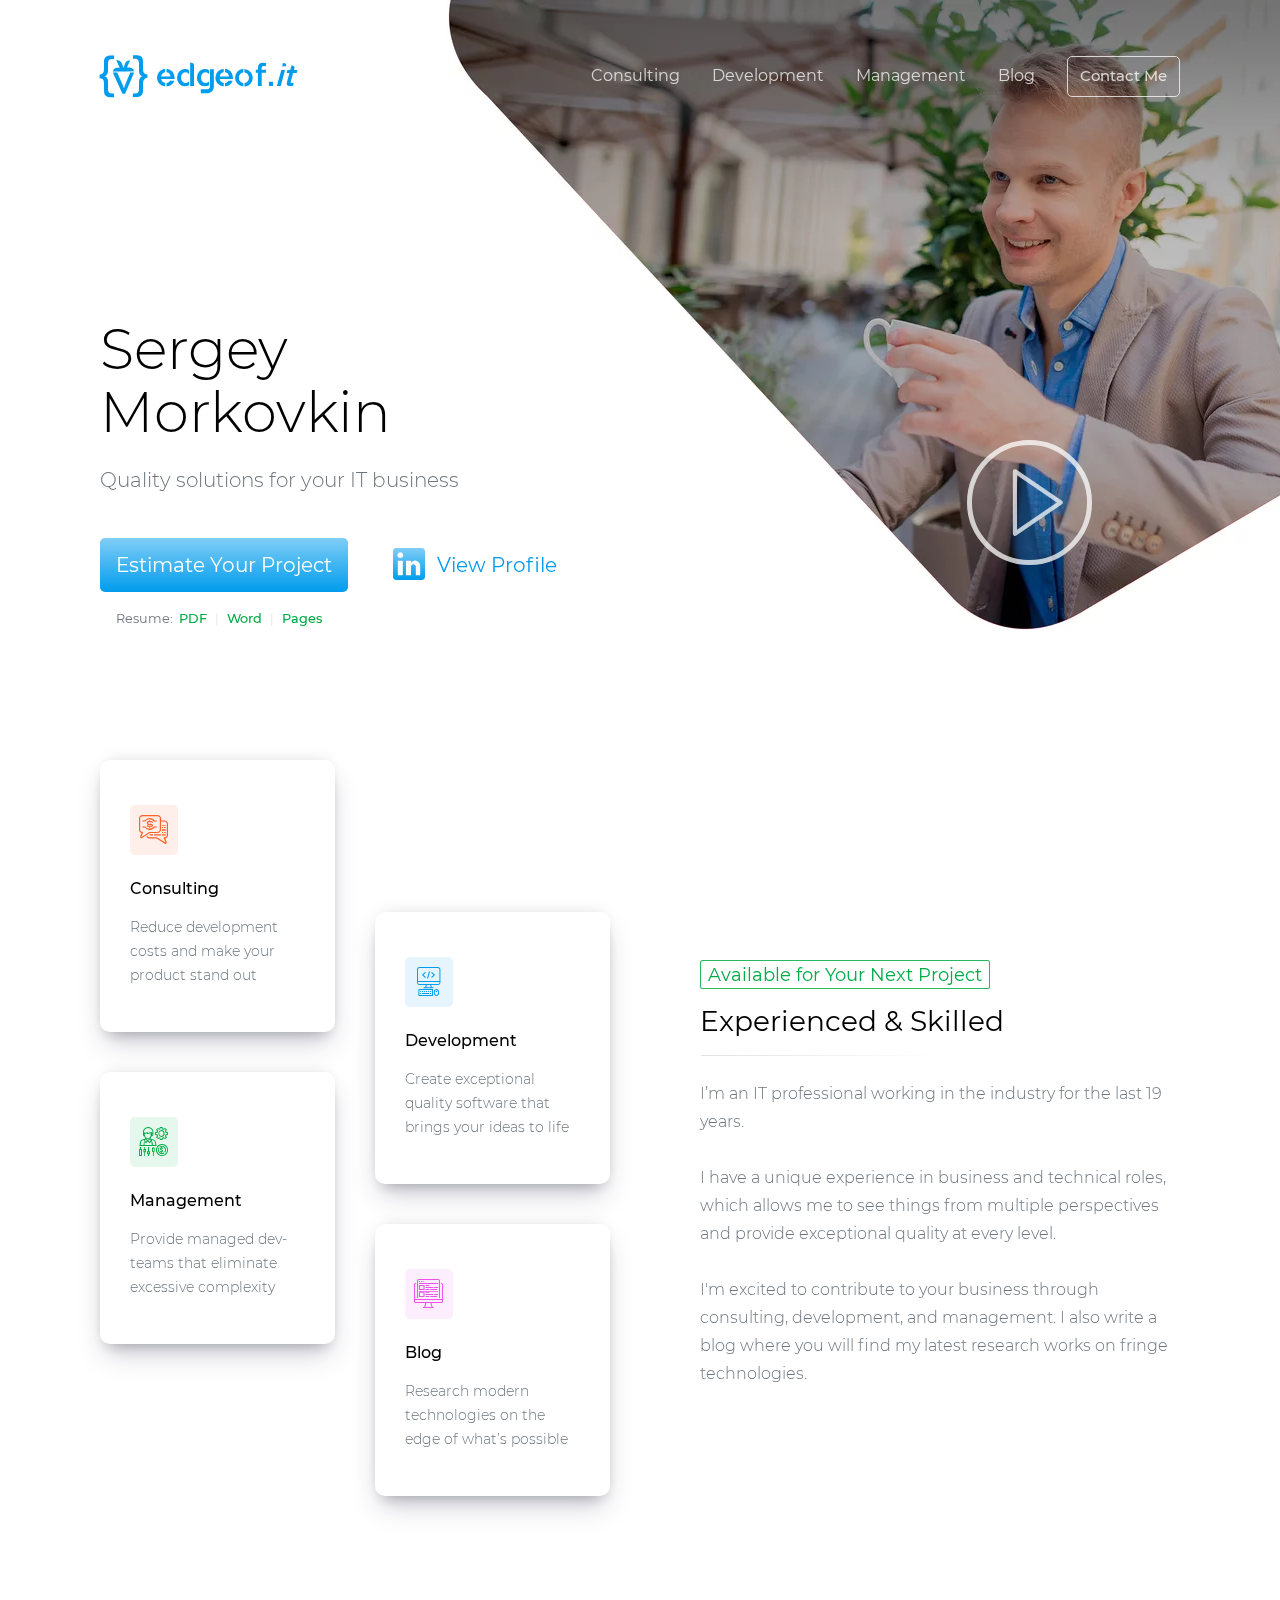
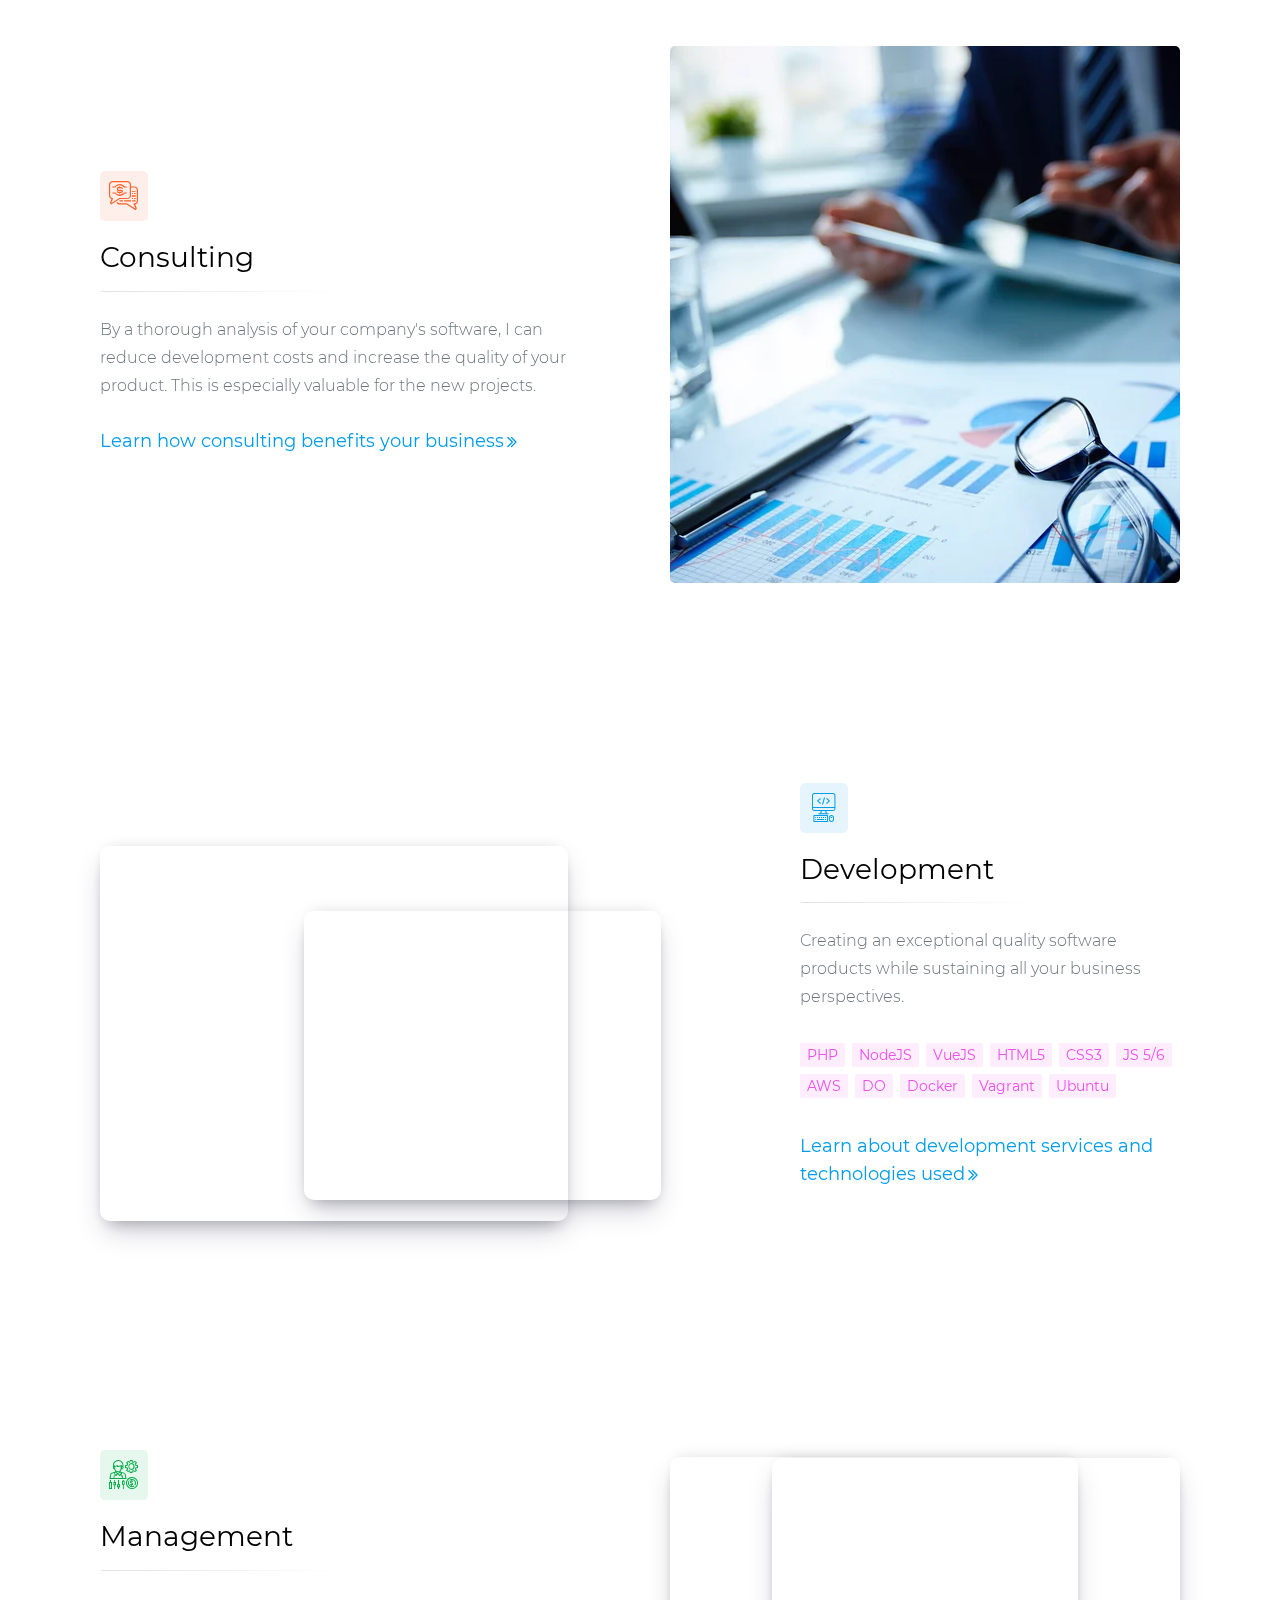
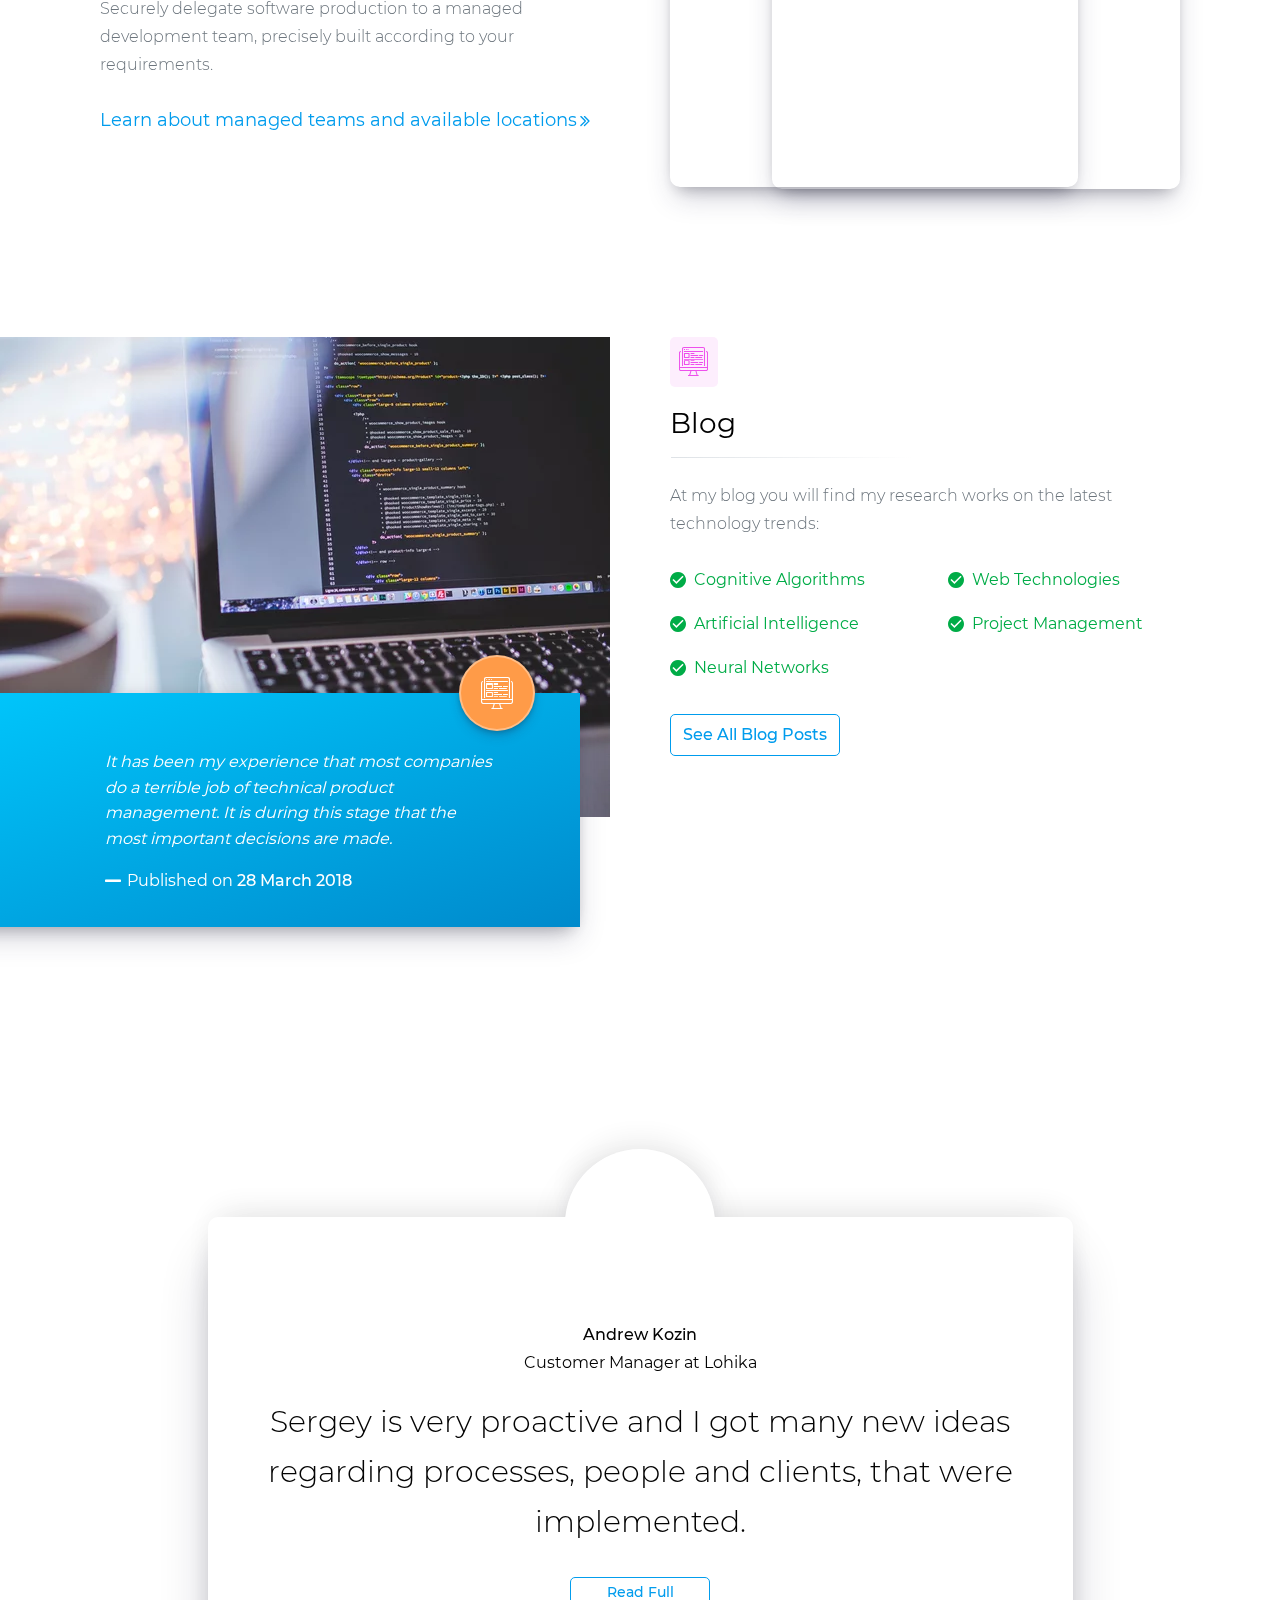
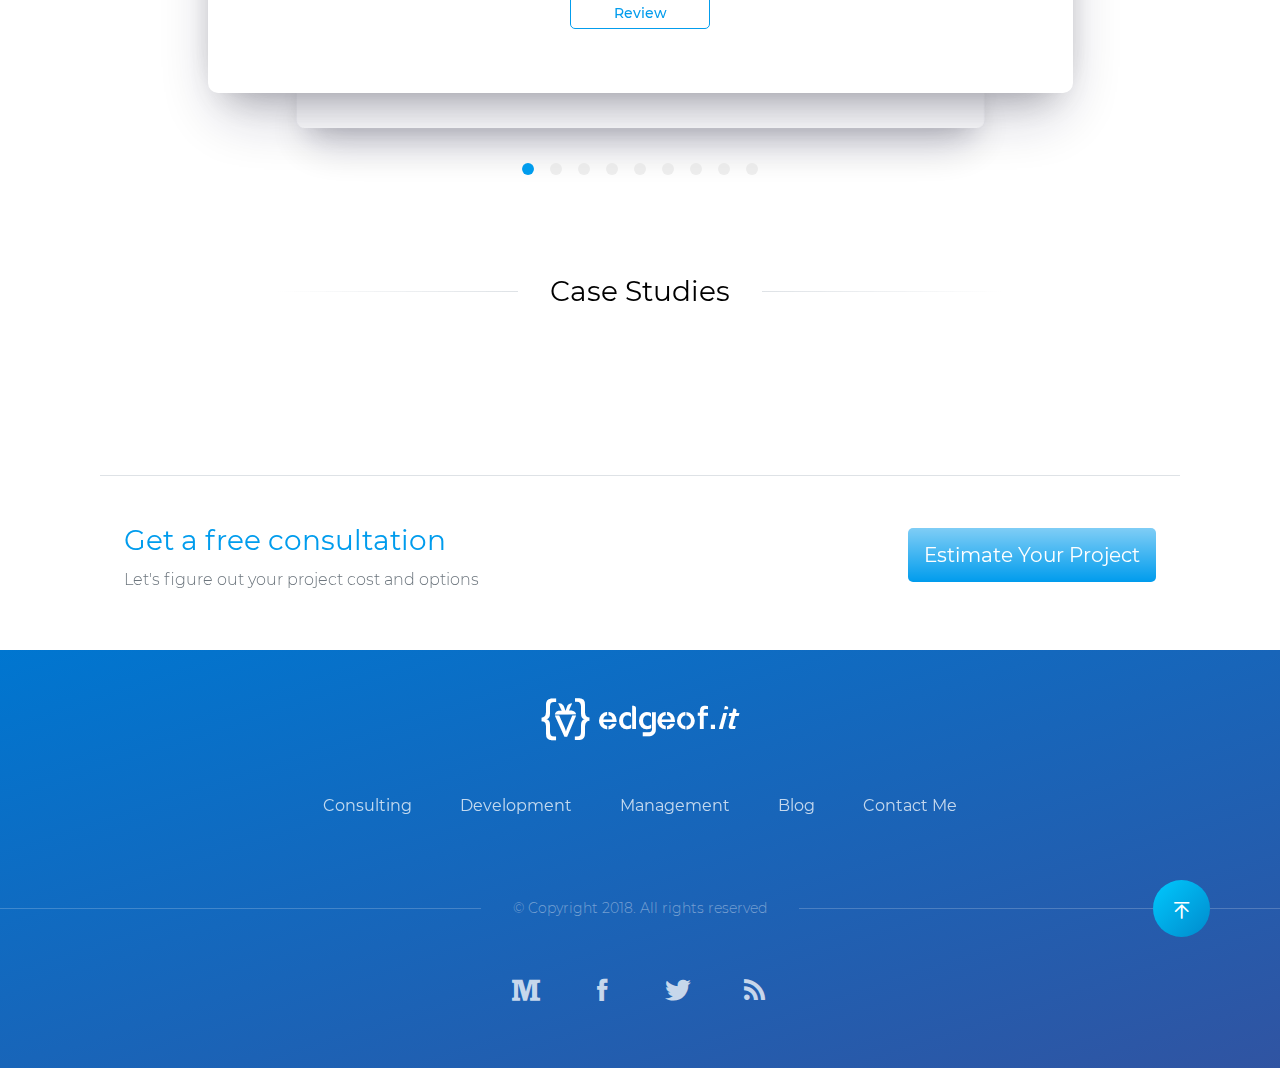
==== commit 38dd165a: "Updates" ====
--- a/index.html
+++ b/index.html
@@ -1,7 +1,7 @@
-<!doctype html><html lang="en" class="no-js"><head><meta charset="utf-8"><meta http-equiv="X-UA-Compatible" content="IE=edge"><meta name="viewport" content="width=device-width,initial-scale=1,shrink-to-fit=no"><meta name="description" content="Providing elite quality web development, enterprise consulting and remote managed teams. 19 years of experience at your disposal."><title>Quality Solutions for Your IT Business</title><style>.warning{display:none;width:100%;height:3rem}.warning>.message{display:none;position:fixed;top:0;left:0;right:0;z-index:1500;background:#fd7e14;color:#fff}.warning>.message{line-height:1.5rem;padding:1rem;text-align:center;border-bottom:1px solid #fff}.warning>.message>a{color:#fff;text-decoration:underline}</style><!-- If JavaScript is disabled, show warning --><noscript><style>.warning,.warning>.no-js{display:block}</style></noscript><!-- If Internet Explorer < 10, show warning --><!--[if IE]><style>.warning, .warning > .no-ie {display: block;}</style><![endif]--><link rel="preload" href="fonts/Icons.woff2" as="font" type="font/woff2" crossorigin><link rel="preload" href="fonts/Montserrat-Light-Normal.woff2" as="font" type="font/woff2" crossorigin><link rel="preload" href="fonts/Montserrat-Medium-Normal.woff2" as="font" type="font/woff2" crossorigin><link rel="preload" href="fonts/Montserrat-Regular-Normal.woff2" as="font" type="font/woff2" crossorigin><link rel="preload" href="fonts/Montserrat-Thin-Normal.woff2" as="font" type="font/woff2" crossorigin><style>@font-face{font-family:Icons;font-style:normal;font-weight:400;font-display:block;src:url(fonts/Icons.woff2) format('woff2'),url(fonts/Icons.woff) format('woff')}@font-face{font-family:Montserrat;font-style:normal;font-weight:300;font-display:swap;src:local('Montserrat Light'),local('Montserrat-Light'),url(fonts/Montserrat-Light-Normal.woff2) format('woff2'),url(fonts/Montserrat-Light-Normal.woff) format('woff')}@font-face{font-family:Montserrat;font-style:normal;font-weight:500;font-display:swap;src:local('Montserrat Medium'),local('Montserrat-Medium'),url(fonts/Montserrat-Medium-Normal.woff2) format('woff2'),url(fonts/Montserrat-Medium-Normal.woff) format('woff')}@font-face{font-family:Montserrat;font-style:normal;font-weight:400;font-display:swap;src:local('Montserrat Regular'),local('Montserrat-Regular'),url(fonts/Montserrat-Regular-Normal.woff2) format('woff2'),url(fonts/Montserrat-Regular-Normal.woff) format('woff')}@font-face{font-family:Montserrat;font-style:normal;font-weight:100;font-display:swap;src:local('Montserrat Thin'),local('Montserrat-Thin'),url(fonts/Montserrat-Thin-Normal.woff2) format('woff2'),url(fonts/Montserrat-Thin-Normal.woff) format('woff')}</style><link rel="shortcut icon" href="favicon/favicon.ico"><link rel="icon" type="image/png" sizes="16x16" href="favicon/favicon-16x16.png"><link rel="icon" type="image/png" sizes="32x32" href="favicon/favicon-32x32.png"><script src="startup.c4b6a24a.js"></script><link rel="stylesheet" href="index.17d26e66.css"></head><body data-plugin=""><div class="warning" aria-hidden="true"><div class="message no-js">Your browser has JavaScript disabled. This will degrade site experience.</div><div class="message no-ie">Your browser is outdated and pares down site experience. Please consider <a href="https://outdatedbrowser.com" target="_blank" rel="noreferrer">upgrading</a>.</div></div><div class="wrapper"><header><section class="home-start"><div class="container"><div class="lazy-bg welcome hidden acciframe" aria-hidden="true"><a class="audio-player" href="audio.mp3" target="_blank" data-plugin="audio-player"><div class="button-play"><span class="radial-border"></span> <i class="icon icon-player-play"></i></div></a></div><div class="navbar navbar-home"><a class="edge" href="/" aria-label="Go to homepage"></a><nav class="menu"><a class="item" href="consulting">Consulting</a> <a class="item" href="development">Development</a> <a class="item" href="management">Management</a> <a class="item" href="blog">Blog</a> <a class="item" href="contacts"><span class="btn btn-contact">Contact Me</span></a></nav></div><div class="intro-1"><h1 class="title">Sergey<br class="d-none d-lg-inline"><span class="d-inline d-lg-none">&nbsp;</span>Morkovkin</h1><h2 class="promo">Quality solutions for your IT business</h2></div><div class="intro-2"><a class="btn btn-primary btn-lg button-estimate" href="contacts">Estimate Your Project</a> <a class="btn btn-link btn-lg button-linkedin" href="https://www.linkedin.com/in/sergeymorkovkin/" target="_blank" rel="noreferrer"><i class="icon icon-social-linkedin"></i>View<span class="d-inline-block d-lg-none d-xl-inline-block">&nbsp;Profile</span></a><br><small class="resume-download">Resume:&nbsp;&nbsp;<a href="resume/sergey.morkovkin.cv.pdf">PDF</a><b>|</b><a href="resume/sergey.morkovkin.cv.docx">Word</a><b>|</b><a href="resume/sergey.morkovkin.cv.pages">Pages</a></small></div></div></section></header><main data-plugin="modal-dialog"><section class="home-intro"><a class="anchor" id="intro"></a><div class="container"><div class="row"><div class="side col-12 col-lg-7 col-xl-6"><a href="#consulting" class="card card-intro card-intro-shape card-consulting"><i class="icon icon-box-animated icon-box-consulting"><i></i> <i></i> <i></i> <i></i> <i></i> <i></i> </i><b class="title">Consulting</b><p class="words">Reduce development costs and make your product stand out</p></a><a href="#development" class="card card-intro card-intro-shape card-development"><i class="icon icon-box-animated icon-box-development"><i></i> <i></i> <i></i> <i></i> <i></i> <i></i> </i><b class="title">Development</b><p class="words">Create exceptional quality software that brings your ideas to life</p></a><a href="#management" class="card card-intro card-intro-shape card-management"><i class="icon icon-box-animated icon-box-management"><i></i> <i></i> <i></i> <i></i> <i></i> <i></i> </i><b class="title">Management</b><p class="words">Provide managed dev-teams that eliminate excessive complexity</p></a><a href="#blog" class="card card-intro card-intro-shape card-blog"><i class="icon icon-box-animated icon-box-blog"><i></i> <i></i> <i></i> <i></i> <i></i> <i></i> </i><b class="title">Blog</b><p class="words">Research modern technologies on the edge of what’s possible</p></a></div><div class="main col-12 col-lg-5 col-xl-6"><span class="badge badge-secondary mb-3">Available for Your Next Project</span><h3 class="title line-left d-flex mb-4">Experienced &amp; Skilled</h3><p>I’m an IT professional working in the industry for the last 19 years.</p><p>I have a unique experience in business and technical roles, which allows me to see things from multiple perspectives and provide exceptional quality at every level.</p><p class="mb-0">I'm excited to contribute to your business through consulting, development, and management. I also write a blog where you will find my latest research works on fringe technologies.</p></div></div></div></section><section class="home-consulting" data-plugin="rellax-parallax"><a class="anchor" id="consulting"></a><div class="container"><div class="row"><div class="main col-12 col-md-6 col-lg-7 col-xl-6"><i class="icon icon-box icon-box-consulting"></i><h3 class="title line-left mb-4">Consulting</h3><div class="rellax-container d-block d-md-none"><div class="rellax shape shape-1" data-rellax-speed="-0.75"><picture><img class="lazy w-100 h-100" src="images/pixel.png" data-src="images/sprite-shapes.svg#shape-1" alt=""></picture><noscript><picture><img class="w-100 h-100" src="images/sprite-shapes.svg#shape-1" alt=""></picture></noscript></div><div class="static image"><picture><source srcset="images/pixel.png" media="(min-width: 768px)"><source srcset="images/pixel.png" data-srcset="images/home-consulting-sm.webp 1x, images/home-consulting-sm@2x.webp 2x" type="image/webp"><source srcset="images/pixel.png" data-srcset="images/home-consulting-sm.jpg 1x, images/home-consulting-sm@2x.jpg 2x" type="image/jpeg"><img class="lazy" src="images/pixel.png" width="480" height="210" data-src="images/home-consulting-sm.jpg" data-srcset="images/home-consulting-sm.jpg 1x, images/home-consulting-sm@2x.jpg 2x" alt=""></picture><noscript><picture><source srcset="images/pixel.png" media="(min-width: 768px)"><source srcset="images/home-consulting-sm.webp, images/home-consulting-sm@2x.webp 2x" type="image/webp"><source srcset="images/home-consulting-sm.jpg, images/home-consulting-sm@2x.jpg 2x" type="image/jpeg"><img class="" src="images/home-consulting-sm.jpg" width="480" height="210" srcset="images/home-consulting-sm.jpg, images/home-consulting-sm@2x.jpg 2x" alt=""></picture></noscript></div></div><p>By a thorough analysis of your company's software, I can reduce development costs and increase the quality of your product. This is especially valuable for the new projects.</p><a class="text-large text-more" href="consulting">Learn how consulting benefits your business</a></div><div class="side col-md-6 col-lg-5 col-xl-6 d-none d-md-block"><div class="rellax-container"><div class="rellax shape shape-1" data-rellax-speed="-1.00"><picture><img class="lazy w-100 h-100" src="images/pixel.png" data-src="images/sprite-shapes.svg#shape-1" alt=""></picture><noscript><picture><img class="w-100 h-100" src="images/sprite-shapes.svg#shape-1" alt=""></picture></noscript></div><div class="static image"><picture><source srcset="images/pixel.png" media="(max-width: 767px)"><source srcset="images/pixel.png" data-srcset="images/home-consulting.webp 1x, images/home-consulting@2x.webp 2x" type="image/webp"><source srcset="images/pixel.png" data-srcset="images/home-consulting.jpg 1x, images/home-consulting@2x.jpg 2x" type="image/jpeg"><img class="lazy" src="images/pixel.png" width="570" height="600" data-src="images/home-consulting.jpg" data-srcset="images/home-consulting.jpg 1x, images/home-consulting@2x.jpg 2x" alt=""></picture><noscript><picture><source srcset="images/pixel.png" media="(max-width: 767px)"><source srcset="images/home-consulting.webp, images/home-consulting@2x.webp 2x" type="image/webp"><source srcset="images/home-consulting.jpg, images/home-consulting@2x.jpg 2x" type="image/jpeg"><img class="" src="images/home-consulting.jpg" width="570" height="600" srcset="images/home-consulting.jpg, images/home-consulting@2x.jpg 2x" alt=""></picture></noscript></div></div></div></div></div></section><section class="home-development" data-plugin="rellax-parallax"><a class="anchor" id="development"></a><div class="container"><div class="row"><div class="side col-12 col-md-6 col-lg-5 col-xl-6 d-none d-md-block"><div class="rellax-container"><div class="rellax shape shape-2" data-rellax-speed="-1.00"><picture><img class="lazy w-100 h-100" src="images/pixel.png" data-src="images/sprite-shapes.svg#shape-2" alt=""></picture><noscript><picture><img class="w-100 h-100" src="images/sprite-shapes.svg#shape-2" alt=""></picture></noscript></div><div class="rellax image image-tab-code" data-rellax-speed="0.50"><picture><source srcset="images/pixel.png" media="(max-width: 767px)"><img class="lazy w-100 h-100" src="images/pixel.png" data-src="images/home-sprite.svg#home-development-1" alt=""></picture><noscript><picture><source srcset="images/pixel.png" media="(max-width: 767px)"><img class="w-100 h-100" src="images/home-sprite.svg#home-development-1" alt=""></picture></noscript></div><div class="static image image-terminal"><picture><source srcset="images/pixel.png" media="(max-width: 767px)"><img class="lazy w-100 h-100" src="images/pixel.png" data-src="images/home-sprite.svg#home-development-2" alt=""></picture><noscript><picture><source srcset="images/pixel.png" media="(max-width: 767px)"><img class="w-100 h-100" src="images/home-sprite.svg#home-development-2" alt=""></picture></noscript></div></div></div><div class="main col-12 col-md-6 col-lg-7 col-xl-6"><i class="icon icon-box icon-box-development"></i><h3 class="title line-left mb-4">Development</h3><div class="rellax-container d-block d-md-none"><div class="rellax shape shape-2" data-rellax-speed="-0.75"><picture><img class="lazy w-100 h-100" src="images/pixel.png" data-src="images/sprite-shapes.svg#shape-2" alt=""></picture><noscript><picture><img class="w-100 h-100" src="images/sprite-shapes.svg#shape-2" alt=""></picture></noscript></div><div class="rellax image image-tab-code" data-rellax-speed="0.25"><picture><source srcset="images/pixel.png" media="(min-width: 768px)"><img class="lazy w-100 h-100" src="images/pixel.png" data-src="images/home-sprite.svg#home-development-sm-1" alt=""></picture><noscript><picture><source srcset="images/pixel.png" media="(min-width: 768px)"><img class="w-100 h-100" src="images/home-sprite.svg#home-development-sm-1" alt=""></picture></noscript></div><div class="rellax image image-terminal" data-rellax-speed="0.75"><picture><source srcset="images/pixel.png" media="(min-width: 768px)"><img class="lazy w-100 h-100" src="images/pixel.png" data-src="images/home-sprite.svg#home-development-sm-2" alt=""></picture><noscript><picture><source srcset="images/pixel.png" media="(min-width: 768px)"><img class="w-100 h-100" src="images/home-sprite.svg#home-development-sm-2" alt=""></picture></noscript></div></div><p>Creating an exceptional quality software products while sustaining all your business perspectives.</p><div class="tag-cloud"><span class="item">PHP</span> <span class="item">NodeJS</span> <span class="item">VueJS</span> <span class="item">HTML5</span> <span class="item">CSS3</span> <span class="item">JS 5/6</span> <span class="item">AWS</span> <span class="item">DO</span> <span class="item">Docker</span> <span class="item">Vagrant</span> <span class="item">Ubuntu</span></div><a class="text-large text-more" href="development">Learn about development services and technologies used</a></div></div></div></section><section class="home-management" data-plugin="rellax-parallax"><a class="anchor" id="management"></a><div class="container"><div class="row"><div class="main col-12 col-md-6 col-lg-7 col-xl-6"><i class="icon icon-box icon-box-management"></i><h3 class="title line-left mb-4">Management</h3><div class="rellax-container d-block d-md-none"><div class="rellax shape shape-1" data-rellax-speed="-0.75"><picture><img class="lazy w-100 h-100" src="images/pixel.png" data-src="images/sprite-shapes.svg#shape-1" alt=""></picture><noscript><picture><img class="w-100 h-100" src="images/sprite-shapes.svg#shape-1" alt=""></picture></noscript></div><div class="rellax image image-gantt-diagram" data-rellax-speed="0.25"><picture><source srcset="images/pixel.png" media="(min-width: 768px)"><img class="lazy w-100 h-100" src="images/pixel.png" data-src="images/home-sprite.svg#home-management-sm-1" alt=""></picture><noscript><picture><source srcset="images/pixel.png" media="(min-width: 768px)"><img class="w-100 h-100" src="images/home-sprite.svg#home-management-sm-1" alt=""></picture></noscript></div><div class="rellax image image-specification" data-rellax-speed="0.75"><picture><source srcset="images/pixel.png" media="(min-width: 768px)"><img class="lazy w-100 h-100" src="images/pixel.png" data-src="images/home-sprite.svg#home-management-sm-2" alt=""></picture><noscript><picture><source srcset="images/pixel.png" media="(min-width: 768px)"><img class="w-100 h-100" src="images/home-sprite.svg#home-management-sm-2" alt=""></picture></noscript></div></div><p>Securely delegate software production to a managed development team, precisely built according to your requirements.</p><a class="text-large text-more" href="management">Learn about managed teams and available locations</a></div><div class="side col-12 col-md-6 col-lg-5 col-xl-6 d-none d-md-block"><div class="rellax-container d-none d-md-block"><div class="rellax shape shape-1" data-rellax-speed="-1.00"><picture><img class="lazy w-100 h-100" src="images/pixel.png" data-src="images/sprite-shapes.svg#shape-1" alt=""></picture><noscript><picture><img class="w-100 h-100" src="images/sprite-shapes.svg#shape-1" alt=""></picture></noscript></div><div class="rellax image image-specification" data-rellax-speed="0.50"><picture><source srcset="images/pixel.png" media="(max-width: 767px)"><img class="lazy w-100 h-100" src="images/pixel.png" data-src="images/home-sprite.svg#home-management-2" alt=""></picture><noscript><picture><source srcset="images/pixel.png" media="(max-width: 767px)"><img class="w-100 h-100" src="images/home-sprite.svg#home-management-2" alt=""></picture></noscript></div><div class="static image image-gantt-diagram"><picture><source srcset="images/pixel.png" media="(max-width: 767px)"><img class="lazy w-100 h-100" src="images/pixel.png" data-src="images/home-sprite.svg#home-management-1" alt=""></picture><noscript><picture><source srcset="images/pixel.png" media="(max-width: 767px)"><img class="w-100 h-100" src="images/home-sprite.svg#home-management-1" alt=""></picture></noscript></div></div></div></div></div></section><section class="home-blog" data-plugin="rellax-parallax"><a class="anchor" id="blog"></a><div class="container"><div class="row"><div class="side col-12 col-md-6 col-lg-6 col-xl-6 d-none d-md-block"><div class="rellax-container d-none d-md-block"><div class="static image"><picture><source srcset="images/pixel.png" media="(max-width: 767px)"><source srcset="images/pixel.png" data-srcset="images/home-blog.webp 1x, images/home-blog@2x.webp 2x" type="image/webp"><source srcset="images/pixel.png" data-srcset="images/home-blog.jpg 1x, images/home-blog@2x.jpg 2x" type="image/jpeg"><img class="lazy" src="images/pixel.png" width="770" height="480" data-src="images/home-blog.jpg" data-srcset="images/home-blog.jpg 1x, images/home-blog@2x.jpg 2x" alt=""></picture><noscript><picture><source srcset="images/pixel.png" media="(max-width: 767px)"><source srcset="images/home-blog.webp, images/home-blog@2x.webp 2x" type="image/webp"><source srcset="images/home-blog.jpg, images/home-blog@2x.jpg 2x" type="image/jpeg"><img class="" src="images/home-blog.jpg" width="770" height="480" srcset="images/home-blog.jpg, images/home-blog@2x.jpg 2x" alt=""></picture></noscript></div><div class="rellax block post-box" data-rellax-speed="-0.75" data-rellax-min="-50" data-rellax-max="50"><i class="seal icon icon-box-blog"></i><div class="blockquote"><p class="quote">It has been my experience that most companies do a terrible job of technical product management. It is during this stage that the most important decisions are made.</p><span class="blockquote-footer">Published on <b>28 March 2018</b></span></div></div></div></div><div class="main col-12 col-md-6 col-lg-6 col-xl-6"><i class="icon icon-box icon-box-blog"></i><h3 class="title line-left mb-4">Blog</h3><div class="rellax-container d-block d-md-none"><div class="static block post-box"><i class="seal icon icon-box-blog"></i><div class="blockquote"><p class="quote">It has been my experience that most companies do a terrible job of technical product management. It is during this stage that the most important decisions are made.</p><span class="blockquote-footer">Published on <b>28 March 2018</b></span></div></div><div class="rellax image" data-rellax-speed="0.75"><picture><source srcset="images/pixel.png" media="(min-width: 768px)"><source srcset="images/pixel.png" data-srcset="images/home-blog-sm.webp 1x, images/home-blog-sm@2x.webp 2x" type="image/webp"><source srcset="images/pixel.png" data-srcset="images/home-blog-sm.jpg 1x, images/home-blog-sm@2x.jpg 2x" type="image/jpeg"><img class="lazy" src="images/pixel.png" width="480" height="210" data-src="images/home-blog-sm.jpg" data-srcset="images/home-blog-sm.jpg 1x, images/home-blog-sm@2x.jpg 2x" alt=""></picture><noscript><picture><source srcset="images/pixel.png" media="(min-width: 768px)"><source srcset="images/home-blog-sm.webp, images/home-blog-sm@2x.webp 2x" type="image/webp"><source srcset="images/home-blog-sm.jpg, images/home-blog-sm@2x.jpg 2x" type="image/jpeg"><img class="" src="images/home-blog-sm.jpg" width="480" height="210" srcset="images/home-blog-sm.jpg, images/home-blog-sm@2x.jpg 2x" alt=""></picture></noscript></div></div><p>At my blog you will find my research works on the latest technology trends:</p><ul class="list list-tick-alt"><li><a href="blog#">Cognitive Algorithms</a></li><li><a href="blog#">Artificial Intelligence</a></li><li><a href="blog#">Neural Networks</a></li><li><a href="blog#">Web Technologies</a></li><li><a href="blog#">Project Management</a></li></ul><a class="btn btn-outline" href="blog">See All Blog Posts</a></div></div></div></section><section class="home-carousel" data-plugin="lazy-load"><a class="anchor" id="client-reviews"></a><div class="container"><div class="row"><div class="main col-12"><h3 class="title line-both d-none">Client Reviews</h3><div class="rellax-container" data-plugin="rellax-parallax"><a href="javascript:slideToReview(0)" class="lazy-bg rellax image face face-1" data-rellax-speed="0.75" data-rellax-min="-75" data-rellax-max="75" aria-label="Andrew Kozin"></a> <a href="javascript:slideToReview(1)" class="lazy-bg rellax image face face-2" data-rellax-speed="0.75" data-rellax-min="-75" data-rellax-max="75" aria-label="Nicolas Mercier"></a> <a href="javascript:slideToReview(2)" class="lazy-bg rellax image face face-3" data-rellax-speed="2.00" data-rellax-min="-180" data-rellax-max="200" aria-label="Ted Girata"></a> <a href="javascript:slideToReview(3)" class="lazy-bg rellax image face face-4" data-rellax-speed="1.65" data-rellax-min="-165" data-rellax-max="95" aria-label="Christine Shellenbarger"></a> <a href="javascript:slideToReview(4)" class="lazy-bg rellax image face face-5" data-rellax-speed="2.45" data-rellax-min="-205" data-rellax-max="245" aria-label="Manu Lohiya"></a> <a href="javascript:slideToReview(5)" class="lazy-bg rellax image face face-6" data-rellax-speed="1.00" data-rellax-min="-100" data-rellax-max="100" aria-label="Aaron Cowdin"></a> <a href="javascript:slideToReview(6)" class="lazy-bg rellax image face face-7" data-rellax-speed="1.20" data-rellax-min="-120" data-rellax-max="120" aria-label="Edward Kogan"></a> <a href="javascript:slideToReview(7)" class="lazy-bg rellax image face face-8" data-rellax-speed="1.40" data-rellax-min="-140" data-rellax-max="140" aria-label="Hiren Sodha"></a> <a href="javascript:slideToReview(8)" class="lazy-bg rellax image face face-9" data-rellax-speed="1.65" data-rellax-min="-165" data-rellax-max="165" aria-label="Evgeniy Reykh"></a></div><div id="quotes" class="carousel slide carousel-zoom" data-plugin="carousel-zoom"><ol class="carousel-indicators"><li data-target="#reviews" data-slide-to="0" class="active"></li><li data-target="#reviews" data-slide-to="1"></li><li data-target="#reviews" data-slide-to="2"></li><li data-target="#reviews" data-slide-to="3"></li><li data-target="#reviews" data-slide-to="4"></li><li data-target="#reviews" data-slide-to="5"></li><li data-target="#reviews" data-slide-to="6"></li><li data-target="#reviews" data-slide-to="7"></li><li data-target="#reviews" data-slide-to="8"></li></ol><div class="carousel-inner" role="listbox" style="min-height:455px"><div class="carousel-item active"><div class="next"></div><div class="back"></div><div class="review"><div class="lazy-bg photo face face-1"></div><div class="title"><b>Andrew Kozin</b><br>Customer Manager at Lohika</div><div class="quote">Sergey is very proactive and I got many new ideas regarding processes, people and clients, that were implemented.</div><a class="btn btn-sm btn-outline" href="javascript:openReview(1)">Read Full Review</a></div></div><div class="carousel-item"><div class="next"></div><div class="back"></div><div class="review"><div class="lazy-bg photo face face-2"></div><div class="title"><b>Nicolas Mercier</b><br>Project Manager at Profusa</div><div class="quote">Sergey is a very talented developer with a vast knowledge of all digital/web areas and the latest technology trends.</div><a class="btn btn-sm btn-outline" href="javascript:openReview(2)">Read Full Review</a><!--
+<!doctype html><html lang="en" class="no-js"><head><meta charset="utf-8"><meta http-equiv="X-UA-Compatible" content="IE=edge"><meta name="viewport" content="width=device-width,initial-scale=1,shrink-to-fit=no"><meta name="description" content="Providing elite quality web development, enterprise consulting and remote managed teams. 19 years of experience at your disposal."><title>Quality Solutions for Your IT Business</title><style>.warning{display:none;width:100%;height:3rem}.warning>.message{display:none;position:fixed;top:0;left:0;right:0;z-index:1500;background:#fd7e14;color:#fff}.warning>.message{line-height:1.5rem;padding:1rem;text-align:center;border-bottom:1px solid #fff}.warning>.message>a{color:#fff;text-decoration:underline}</style><!-- If JavaScript is disabled, show warning --><noscript><style>.warning,.warning>.no-js{display:block}</style></noscript><!-- If Internet Explorer < 10, show warning --><!--[if IE]><style>.warning, .warning > .no-ie {display: block;}</style><![endif]--><link rel="preload" href="fonts/Icons.woff2" as="font" type="font/woff2" crossorigin><link rel="preload" href="fonts/Montserrat-Light-Normal.woff2" as="font" type="font/woff2" crossorigin><link rel="preload" href="fonts/Montserrat-Medium-Normal.woff2" as="font" type="font/woff2" crossorigin><link rel="preload" href="fonts/Montserrat-Regular-Normal.woff2" as="font" type="font/woff2" crossorigin><link rel="preload" href="fonts/Montserrat-Thin-Normal.woff2" as="font" type="font/woff2" crossorigin><style>@font-face{font-family:Icons;font-style:normal;font-weight:400;font-display:block;src:url(fonts/Icons.woff2) format('woff2'),url(fonts/Icons.woff) format('woff')}@font-face{font-family:Montserrat;font-style:normal;font-weight:300;font-display:swap;src:local('Montserrat Light'),local('Montserrat-Light'),url(fonts/Montserrat-Light-Normal.woff2) format('woff2'),url(fonts/Montserrat-Light-Normal.woff) format('woff')}@font-face{font-family:Montserrat;font-style:normal;font-weight:500;font-display:swap;src:local('Montserrat Medium'),local('Montserrat-Medium'),url(fonts/Montserrat-Medium-Normal.woff2) format('woff2'),url(fonts/Montserrat-Medium-Normal.woff) format('woff')}@font-face{font-family:Montserrat;font-style:normal;font-weight:400;font-display:swap;src:local('Montserrat Regular'),local('Montserrat-Regular'),url(fonts/Montserrat-Regular-Normal.woff2) format('woff2'),url(fonts/Montserrat-Regular-Normal.woff) format('woff')}@font-face{font-family:Montserrat;font-style:normal;font-weight:100;font-display:swap;src:local('Montserrat Thin'),local('Montserrat-Thin'),url(fonts/Montserrat-Thin-Normal.woff2) format('woff2'),url(fonts/Montserrat-Thin-Normal.woff) format('woff')}</style><link rel="shortcut icon" href="favicon/favicon.ico"><link rel="icon" type="image/png" sizes="16x16" href="favicon/favicon-16x16.png"><link rel="icon" type="image/png" sizes="32x32" href="favicon/favicon-32x32.png"><script src="startup.c4b6a24a.js"></script><link rel="stylesheet" href="index.65cf6805.css"></head><body data-plugin=""><div class="warning" aria-hidden="true"><div class="message no-js">Your browser has JavaScript disabled. This will degrade site experience.</div><div class="message no-ie">Your browser is outdated and pares down site experience. Please consider <a href="https://outdatedbrowser.com" target="_blank" rel="noreferrer">upgrading</a>.</div></div><div class="wrapper"><header><section class="home-start"><div class="container"><div class="lazy-bg welcome hidden acciframe" aria-hidden="true"><a class="audio-player" href="audio.mp3" target="_blank" data-plugin="audio-player"><div class="button-play"><span class="radial-border"></span> <i class="icon icon-player-play"></i></div></a></div><div class="navbar navbar-home"><a class="edge" href="/" aria-label="Go to homepage"></a><nav class="menu"><a class="item" href="consulting">Consulting</a> <a class="item" href="development">Development</a> <a class="item" href="management">Management</a> <a class="item" href="blog">Blog</a> <a class="item" href="contacts"><span class="btn btn-contact">Contact Me</span></a></nav></div><div class="intro-1"><h1 class="title">Sergey<br class="d-none d-lg-inline"><span class="d-inline d-lg-none">&nbsp;</span>Morkovkin</h1><h2 class="promo">Quality solutions for your IT business</h2></div><div class="intro-2"><a class="btn btn-primary btn-lg button-estimate" href="contacts">Estimate Your Project</a> <a class="btn btn-link btn-lg button-linkedin" href="https://www.linkedin.com/in/sergeymorkovkin/" target="_blank" rel="noreferrer"><i class="icon icon-social-linkedin"></i>View<span class="d-inline-block d-lg-none d-xl-inline-block">&nbsp;Profile</span></a><br><small class="resume-download">Resume:&nbsp;&nbsp;<a href="resume/sergey.morkovkin.cv.pdf">PDF</a><b>|</b><a href="resume/sergey.morkovkin.cv.docx">Word</a><b>|</b><a href="resume/sergey.morkovkin.cv.pages">Pages</a></small></div></div></section></header><main data-plugin="modal-dialog"><section class="home-intro"><a class="anchor" id="intro"></a><div class="container"><div class="row"><div class="side col-12 col-lg-7 col-xl-6"><a href="#consulting" class="card card-intro card-intro-shape card-consulting"><i class="icon icon-box-animated icon-box-consulting"><i></i> <i></i> <i></i> <i></i> <i></i> <i></i> </i><b class="title">Consulting</b><p class="words">Reduce development costs and make your product stand out</p></a><a href="#development" class="card card-intro card-intro-shape card-development"><i class="icon icon-box-animated icon-box-development"><i></i> <i></i> <i></i> <i></i> <i></i> <i></i> </i><b class="title">Development</b><p class="words">Create exceptional quality software that brings your ideas to life</p></a><a href="#management" class="card card-intro card-intro-shape card-management"><i class="icon icon-box-animated icon-box-management"><i></i> <i></i> <i></i> <i></i> <i></i> <i></i> </i><b class="title">Management</b><p class="words">Provide managed dev-teams that eliminate excessive complexity</p></a><a href="#blog" class="card card-intro card-intro-shape card-blog"><i class="icon icon-box-animated icon-box-blog"><i></i> <i></i> <i></i> <i></i> <i></i> <i></i> </i><b class="title">Blog</b><p class="words">Research modern technologies on the edge of what’s possible</p></a></div><div class="main col-12 col-lg-5 col-xl-6"><span class="badge badge-secondary mb-3">Available for Your Next Project</span><h3 class="title line-left d-flex mb-4">Experienced &amp; Skilled</h3><p>I’m an IT professional working in the industry for the last 19 years.</p><p>I have a unique experience in business and technical roles, which allows me to see things from multiple perspectives and provide exceptional quality at every level.</p><p class="mb-0">I'm excited to contribute to your business through consulting, development, and management. I also write a blog where you will find my latest research works on fringe technologies.</p></div></div></div></section><section class="home-consulting" data-plugin="rellax-parallax"><a class="anchor" id="consulting"></a><div class="container"><div class="row"><div class="main col-12 col-md-6 col-lg-7 col-xl-6"><i class="icon icon-box icon-box-consulting"></i><h3 class="title line-left mb-4">Consulting</h3><div class="rellax-container d-block d-md-none"><div class="rellax shape shape-1" data-rellax-speed="-0.75"><picture><img class="lazy w-100 h-100" src="images/pixel.png" data-src="images/sprite-shapes.svg#shape-1" alt=""></picture><noscript><picture><img class="w-100 h-100" src="images/sprite-shapes.svg#shape-1" alt=""></picture></noscript></div><div class="static image"><picture><source srcset="images/pixel.png" media="(min-width: 768px)"><source srcset="images/pixel.png" data-srcset="images/home-consulting-sm.webp 1x, images/home-consulting-sm@2x.webp 2x" type="image/webp"><source srcset="images/pixel.png" data-srcset="images/home-consulting-sm.jpg 1x, images/home-consulting-sm@2x.jpg 2x" type="image/jpeg"><img class="lazy" src="images/pixel.png" width="480" height="210" data-src="images/home-consulting-sm.jpg" data-srcset="images/home-consulting-sm.jpg 1x, images/home-consulting-sm@2x.jpg 2x" alt=""></picture><noscript><picture><source srcset="images/pixel.png" media="(min-width: 768px)"><source srcset="images/home-consulting-sm.webp, images/home-consulting-sm@2x.webp 2x" type="image/webp"><source srcset="images/home-consulting-sm.jpg, images/home-consulting-sm@2x.jpg 2x" type="image/jpeg"><img class="" src="images/home-consulting-sm.jpg" width="480" height="210" srcset="images/home-consulting-sm.jpg, images/home-consulting-sm@2x.jpg 2x" alt=""></picture></noscript></div></div><p>By a thorough analysis of your company's software, I can reduce development costs and increase the quality of your product. This is especially valuable for the new projects.</p><a class="text-large text-more" href="consulting">Learn how consulting benefits your business</a></div><div class="side col-md-6 col-lg-5 col-xl-6 d-none d-md-block"><div class="rellax-container"><div class="rellax shape shape-1" data-rellax-speed="-1.00"><picture><img class="lazy w-100 h-100" src="images/pixel.png" data-src="images/sprite-shapes.svg#shape-1" alt=""></picture><noscript><picture><img class="w-100 h-100" src="images/sprite-shapes.svg#shape-1" alt=""></picture></noscript></div><div class="static image"><picture><source srcset="images/pixel.png" media="(max-width: 767px)"><source srcset="images/pixel.png" data-srcset="images/home-consulting.webp 1x, images/home-consulting@2x.webp 2x" type="image/webp"><source srcset="images/pixel.png" data-srcset="images/home-consulting.jpg 1x, images/home-consulting@2x.jpg 2x" type="image/jpeg"><img class="lazy" src="images/pixel.png" width="570" height="600" data-src="images/home-consulting.jpg" data-srcset="images/home-consulting.jpg 1x, images/home-consulting@2x.jpg 2x" alt=""></picture><noscript><picture><source srcset="images/pixel.png" media="(max-width: 767px)"><source srcset="images/home-consulting.webp, images/home-consulting@2x.webp 2x" type="image/webp"><source srcset="images/home-consulting.jpg, images/home-consulting@2x.jpg 2x" type="image/jpeg"><img class="" src="images/home-consulting.jpg" width="570" height="600" srcset="images/home-consulting.jpg, images/home-consulting@2x.jpg 2x" alt=""></picture></noscript></div></div></div></div></div></section><section class="home-development" data-plugin="rellax-parallax"><a class="anchor" id="development"></a><div class="container"><div class="row"><div class="side col-12 col-md-6 col-lg-5 col-xl-6 d-none d-md-block"><div class="rellax-container"><div class="rellax shape shape-2" data-rellax-speed="-1.00"><picture><img class="lazy w-100 h-100" src="images/pixel.png" data-src="images/sprite-shapes.svg#shape-2" alt=""></picture><noscript><picture><img class="w-100 h-100" src="images/sprite-shapes.svg#shape-2" alt=""></picture></noscript></div><div class="rellax image image-tab-code" data-rellax-speed="0.50"><picture><source srcset="images/pixel.png" media="(max-width: 767px)"><img class="lazy w-100 h-100" src="images/pixel.png" data-src="images/home-sprite.svg#home-development-1" alt=""></picture><noscript><picture><source srcset="images/pixel.png" media="(max-width: 767px)"><img class="w-100 h-100" src="images/home-sprite.svg#home-development-1" alt=""></picture></noscript></div><div class="static image image-terminal"><picture><source srcset="images/pixel.png" media="(max-width: 767px)"><img class="lazy w-100 h-100" src="images/pixel.png" data-src="images/home-sprite.svg#home-development-2" alt=""></picture><noscript><picture><source srcset="images/pixel.png" media="(max-width: 767px)"><img class="w-100 h-100" src="images/home-sprite.svg#home-development-2" alt=""></picture></noscript></div></div></div><div class="main col-12 col-md-6 col-lg-7 col-xl-6"><i class="icon icon-box icon-box-development"></i><h3 class="title line-left mb-4">Development</h3><div class="rellax-container d-block d-md-none"><div class="rellax shape shape-2" data-rellax-speed="-0.75"><picture><img class="lazy w-100 h-100" src="images/pixel.png" data-src="images/sprite-shapes.svg#shape-2" alt=""></picture><noscript><picture><img class="w-100 h-100" src="images/sprite-shapes.svg#shape-2" alt=""></picture></noscript></div><div class="rellax image image-tab-code" data-rellax-speed="0.25"><picture><source srcset="images/pixel.png" media="(min-width: 768px)"><img class="lazy w-100 h-100" src="images/pixel.png" data-src="images/home-sprite.svg#home-development-sm-1" alt=""></picture><noscript><picture><source srcset="images/pixel.png" media="(min-width: 768px)"><img class="w-100 h-100" src="images/home-sprite.svg#home-development-sm-1" alt=""></picture></noscript></div><div class="rellax image image-terminal" data-rellax-speed="0.75"><picture><source srcset="images/pixel.png" media="(min-width: 768px)"><img class="lazy w-100 h-100" src="images/pixel.png" data-src="images/home-sprite.svg#home-development-sm-2" alt=""></picture><noscript><picture><source srcset="images/pixel.png" media="(min-width: 768px)"><img class="w-100 h-100" src="images/home-sprite.svg#home-development-sm-2" alt=""></picture></noscript></div></div><p>Creating an exceptional quality software products while sustaining all your business perspectives.</p><div class="tag-cloud"><span class="item">PHP</span> <span class="item">NodeJS</span> <span class="item">VueJS</span> <span class="item">HTML5</span> <span class="item">CSS3</span> <span class="item">JS 5/6</span> <span class="item">AWS</span> <span class="item">DO</span> <span class="item">Docker</span> <span class="item">Vagrant</span> <span class="item">Ubuntu</span></div><a class="text-large text-more" href="development">Learn about development services and technologies used</a></div></div></div></section><section class="home-management" data-plugin="rellax-parallax"><a class="anchor" id="management"></a><div class="container"><div class="row"><div class="main col-12 col-md-6 col-lg-7 col-xl-6"><i class="icon icon-box icon-box-management"></i><h3 class="title line-left mb-4">Management</h3><div class="rellax-container d-block d-md-none"><div class="rellax shape shape-1" data-rellax-speed="-0.75"><picture><img class="lazy w-100 h-100" src="images/pixel.png" data-src="images/sprite-shapes.svg#shape-1" alt=""></picture><noscript><picture><img class="w-100 h-100" src="images/sprite-shapes.svg#shape-1" alt=""></picture></noscript></div><div class="rellax image image-gantt-diagram" data-rellax-speed="0.25"><picture><source srcset="images/pixel.png" media="(min-width: 768px)"><img class="lazy w-100 h-100" src="images/pixel.png" data-src="images/home-sprite.svg#home-management-sm-1" alt=""></picture><noscript><picture><source srcset="images/pixel.png" media="(min-width: 768px)"><img class="w-100 h-100" src="images/home-sprite.svg#home-management-sm-1" alt=""></picture></noscript></div><div class="rellax image image-specification" data-rellax-speed="0.75"><picture><source srcset="images/pixel.png" media="(min-width: 768px)"><img class="lazy w-100 h-100" src="images/pixel.png" data-src="images/home-sprite.svg#home-management-sm-2" alt=""></picture><noscript><picture><source srcset="images/pixel.png" media="(min-width: 768px)"><img class="w-100 h-100" src="images/home-sprite.svg#home-management-sm-2" alt=""></picture></noscript></div></div><p>Securely delegate software production to a managed development team, precisely built according to your requirements.</p><a class="text-large text-more" href="management">Learn about managed teams and available locations</a></div><div class="side col-12 col-md-6 col-lg-5 col-xl-6 d-none d-md-block"><div class="rellax-container d-none d-md-block"><div class="rellax shape shape-1" data-rellax-speed="-1.00"><picture><img class="lazy w-100 h-100" src="images/pixel.png" data-src="images/sprite-shapes.svg#shape-1" alt=""></picture><noscript><picture><img class="w-100 h-100" src="images/sprite-shapes.svg#shape-1" alt=""></picture></noscript></div><div class="rellax image image-specification" data-rellax-speed="0.50"><picture><source srcset="images/pixel.png" media="(max-width: 767px)"><img class="lazy w-100 h-100" src="images/pixel.png" data-src="images/home-sprite.svg#home-management-2" alt=""></picture><noscript><picture><source srcset="images/pixel.png" media="(max-width: 767px)"><img class="w-100 h-100" src="images/home-sprite.svg#home-management-2" alt=""></picture></noscript></div><div class="static image image-gantt-diagram"><picture><source srcset="images/pixel.png" media="(max-width: 767px)"><img class="lazy w-100 h-100" src="images/pixel.png" data-src="images/home-sprite.svg#home-management-1" alt=""></picture><noscript><picture><source srcset="images/pixel.png" media="(max-width: 767px)"><img class="w-100 h-100" src="images/home-sprite.svg#home-management-1" alt=""></picture></noscript></div></div></div></div></div></section><section class="home-blog" data-plugin="rellax-parallax"><a class="anchor" id="blog"></a><div class="container"><div class="row"><div class="side col-12 col-md-6 col-lg-6 col-xl-6 d-none d-md-block"><div class="rellax-container d-none d-md-block"><div class="static image"><picture><source srcset="images/pixel.png" media="(max-width: 767px)"><source srcset="images/pixel.png" data-srcset="images/home-blog.webp 1x, images/home-blog@2x.webp 2x" type="image/webp"><source srcset="images/pixel.png" data-srcset="images/home-blog.jpg 1x, images/home-blog@2x.jpg 2x" type="image/jpeg"><img class="lazy" src="images/pixel.png" width="770" height="480" data-src="images/home-blog.jpg" data-srcset="images/home-blog.jpg 1x, images/home-blog@2x.jpg 2x" alt=""></picture><noscript><picture><source srcset="images/pixel.png" media="(max-width: 767px)"><source srcset="images/home-blog.webp, images/home-blog@2x.webp 2x" type="image/webp"><source srcset="images/home-blog.jpg, images/home-blog@2x.jpg 2x" type="image/jpeg"><img class="" src="images/home-blog.jpg" width="770" height="480" srcset="images/home-blog.jpg, images/home-blog@2x.jpg 2x" alt=""></picture></noscript></div><div class="rellax block post-box" data-rellax-speed="-0.75" data-rellax-min="-50" data-rellax-max="50"><i class="seal icon icon-box-blog"></i><div class="blockquote"><p class="quote">It has been my experience that most companies do a terrible job of technical product management. It is during this stage that the most important decisions are made.</p><span class="blockquote-footer">Published on <b>28 March 2018</b></span></div></div></div></div><div class="main col-12 col-md-6 col-lg-6 col-xl-6"><i class="icon icon-box icon-box-blog"></i><h3 class="title line-left mb-4">Blog</h3><div class="rellax-container d-block d-md-none"><div class="static block post-box"><i class="seal icon icon-box-blog"></i><div class="blockquote"><p class="quote">It has been my experience that most companies do a terrible job of technical product management. It is during this stage that the most important decisions are made.</p><span class="blockquote-footer">Published on <b>28 March 2018</b></span></div></div><div class="rellax image" data-rellax-speed="0.75"><picture><source srcset="images/pixel.png" media="(min-width: 768px)"><source srcset="images/pixel.png" data-srcset="images/home-blog-sm.webp 1x, images/home-blog-sm@2x.webp 2x" type="image/webp"><source srcset="images/pixel.png" data-srcset="images/home-blog-sm.jpg 1x, images/home-blog-sm@2x.jpg 2x" type="image/jpeg"><img class="lazy" src="images/pixel.png" width="480" height="210" data-src="images/home-blog-sm.jpg" data-srcset="images/home-blog-sm.jpg 1x, images/home-blog-sm@2x.jpg 2x" alt=""></picture><noscript><picture><source srcset="images/pixel.png" media="(min-width: 768px)"><source srcset="images/home-blog-sm.webp, images/home-blog-sm@2x.webp 2x" type="image/webp"><source srcset="images/home-blog-sm.jpg, images/home-blog-sm@2x.jpg 2x" type="image/jpeg"><img class="" src="images/home-blog-sm.jpg" width="480" height="210" srcset="images/home-blog-sm.jpg, images/home-blog-sm@2x.jpg 2x" alt=""></picture></noscript></div></div><p>At my blog you will find my research works on the latest technology trends:</p><ul class="list list-tick-alt"><li><a href="blog#">Cognitive Algorithms</a></li><li><a href="blog#">Artificial Intelligence</a></li><li><a href="blog#">Neural Networks</a></li><li><a href="blog#">Web Technologies</a></li><li><a href="blog#">Project Management</a></li></ul><a class="btn btn-outline" href="blog">See All Blog Posts</a></div></div></div></section><section class="home-carousel" data-plugin="lazy-load"><a class="anchor" id="client-reviews"></a><div class="container"><div class="row"><div class="main col-12"><h3 class="title line-both d-none">Client Reviews</h3><div class="rellax-container" data-plugin="rellax-parallax"><a href="javascript:slideToReview(0)" class="lazy-bg rellax image face face-1" data-rellax-speed="0.75" data-rellax-min="-75" data-rellax-max="75" aria-label="Andrew Kozin"></a> <a href="javascript:slideToReview(1)" class="lazy-bg rellax image face face-2" data-rellax-speed="0.75" data-rellax-min="-75" data-rellax-max="75" aria-label="Nicolas Mercier"></a> <a href="javascript:slideToReview(2)" class="lazy-bg rellax image face face-3" data-rellax-speed="2.00" data-rellax-min="-180" data-rellax-max="200" aria-label="Ted Girata"></a> <a href="javascript:slideToReview(3)" class="lazy-bg rellax image face face-4" data-rellax-speed="1.65" data-rellax-min="-165" data-rellax-max="95" aria-label="Christine Shellenbarger"></a> <a href="javascript:slideToReview(4)" class="lazy-bg rellax image face face-5" data-rellax-speed="2.45" data-rellax-min="-205" data-rellax-max="245" aria-label="Manu Lohiya"></a> <a href="javascript:slideToReview(5)" class="lazy-bg rellax image face face-6" data-rellax-speed="1.00" data-rellax-min="-100" data-rellax-max="100" aria-label="Aaron Cowdin"></a> <a href="javascript:slideToReview(6)" class="lazy-bg rellax image face face-7" data-rellax-speed="1.20" data-rellax-min="-120" data-rellax-max="120" aria-label="Edward Kogan"></a> <a href="javascript:slideToReview(7)" class="lazy-bg rellax image face face-8" data-rellax-speed="1.40" data-rellax-min="-140" data-rellax-max="140" aria-label="Hiren Sodha"></a> <a href="javascript:slideToReview(8)" class="lazy-bg rellax image face face-9" data-rellax-speed="1.65" data-rellax-min="-165" data-rellax-max="165" aria-label="Evgeniy Reykh"></a></div><div id="quotes" class="carousel slide carousel-zoom" data-plugin="carousel-zoom"><ol class="carousel-indicators"><li data-target="#reviews" data-slide-to="0" class="active"></li><li data-target="#reviews" data-slide-to="1"></li><li data-target="#reviews" data-slide-to="2"></li><li data-target="#reviews" data-slide-to="3"></li><li data-target="#reviews" data-slide-to="4"></li><li data-target="#reviews" data-slide-to="5"></li><li data-target="#reviews" data-slide-to="6"></li><li data-target="#reviews" data-slide-to="7"></li><li data-target="#reviews" data-slide-to="8"></li></ol><div class="carousel-inner" role="listbox" style="min-height:455px"><div class="carousel-item active"><div class="next"></div><div class="back"></div><div class="review"><div class="lazy-bg photo face face-1"></div><div class="title"><b>Andrew Kozin</b><br>Customer Manager at Lohika</div><div class="quote">Sergey is very proactive and I got many new ideas regarding processes, people and clients, that were implemented.</div><a class="btn btn-sm btn-outline" href="javascript:openReview(1)">Read Full Review</a></div></div><div class="carousel-item"><div class="next"></div><div class="back"></div><div class="review"><div class="lazy-bg photo face face-2"></div><div class="title"><b>Nicolas Mercier</b><br>Project Manager at Profusa</div><div class="quote">Sergey is a very talented developer with a vast knowledge of all digital/web areas and the latest technology trends.</div><a class="btn btn-sm btn-outline" href="javascript:openReview(2)">Read Full Review</a><!--
                     --><a class="btn btn-sm btn-outline" href="javascript:openProject(3)">Read Case Study</a></div></div><div class="carousel-item"><div class="next"></div><div class="back"></div><div class="review"><div class="lazy-bg photo face face-3"></div><div class="title"><b>Ted Girata</b><br>Project Manager at Profusa</div><div class="quote">Sergey is a true team player who jumps in when needed and promotes his team equally to challenge themselves.</div><a class="btn btn-sm btn-outline" href="javascript:openReview(3)">Read Full Review</a><!--
                     --><a class="btn btn-sm btn-outline" href="javascript:openProject(3)">Read Case Study</a></div></div><div class="carousel-item"><div class="next"></div><div class="back"></div><div class="review"><div class="lazy-bg photo face face-4"></div><div class="title"><b>Christine Shellenbarger</b><br>UI/UX Designer at Presence Learning</div><div class="quote">Sergey has an invaluable passion for his craft which shows in the work he has done at Presence Learning.</div><a class="btn btn-sm btn-outline" href="javascript:openReview(4)">Read Full Review</a><!--
                     --><a class="btn btn-sm btn-outline" href="javascript:openProject(2)">Read Case Study</a></div></div><div class="carousel-item"><div class="next"></div><div class="back"></div><div class="review"><div class="lazy-bg photo face face-5"></div><div class="title"><b>Manu Lohiya</b><br>Project Owner at Presence Learning</div><div class="quote">Thanks to Sergey's project leadership, Sergey and team built 10 major features over 13 successful product releases.</div><a class="btn btn-sm btn-outline" href="javascript:openReview(5)">Read Full Review</a><!--
                     --><a class="btn btn-sm btn-outline" href="javascript:openProject(2)">Read Case Study</a></div></div><div class="carousel-item"><div class="next"></div><div class="back"></div><div class="review"><div class="lazy-bg photo face face-6"></div><div class="title"><b>Aaron Cowdin</b><br>DevOps at Presence Learning</div><div class="quote">Sergey asks the right questions, has creative solutions to problems, and can quickly get to the heart of an issue.</div><a class="btn btn-sm btn-outline" href="javascript:openReview(6)">Read Full Review</a><!--
                     --><a class="btn btn-sm btn-outline" href="javascript:openProject(2)">Read Case Study</a></div></div><div class="carousel-item"><div class="next"></div><div class="back"></div><div class="review"><div class="lazy-bg photo face face-7"></div><div class="title"><b>Edward Kogan</b><br>Senior Manager at RingCentral</div><div class="quote">Sergey's ability to start a new project, design, build architecture and bring the product to fruition is second to none.</div><a class="btn btn-sm btn-outline" href="javascript:openReview(7)">Read Full Review</a></div></div><div class="carousel-item"><div class="next"></div><div class="back"></div><div class="review"><div class="lazy-bg photo face face-8"></div><div class="title"><b>Hiren Sodha</b><br>Senior Engineer at Skype</div><div class="quote">Sergey is an excellent developer with very good technical skills. A quick learner and a perfect candidate for agile environment.</div><a class="btn btn-sm btn-outline" href="javascript:openReview(8)">Read Full Review</a><!--
-                    --><a class="btn btn-sm btn-outline" href="javascript:openProject(1)">Read Case Study</a></div></div><div class="carousel-item"><div class="next"></div><div class="back"></div><div class="review"><div class="lazy-bg photo face face-9"></div><div class="title"><b>Eugene Reykh</b><br>CTO at Dudu Communications</div><div class="quote">No matter what type of work Sergey was doing, it's all been done with exceptionally high quality and attention to details.</div><a class="btn btn-sm btn-outline" href="javascript:openReview(9)">Read Full Review</a></div></div></div></div></div></div></div></section><section class="base-client-logos" data-plugin="lazy-load"><div class="container"><div class="row"><div class="main col-12"><h3 class="title line-both text-nowrap">Case Studies</h3><ul class="logos"><li class="item"><a class="lazy-bg logo logo-1" href="javascript:openProject(1);" aria-label="Skype"></a></li><li class="item"><a class="lazy-bg logo logo-2" href="javascript:openProject(2);" aria-label="Presence Learning"></a></li><li class="item"><a class="lazy-bg logo logo-3" href="javascript:openProject(3);" aria-label="Profusa"></a></li><li class="item"><a class="lazy-bg logo logo-4" href="javascript:openProject(4);" aria-label="Twilio"></a></li><li class="item"><a class="lazy-bg logo logo-5" href="javascript:openProject(5);" aria-label="Softonic"></a></li></ul></div></div></div></section><section class="base-consultation"><div class="container"><div class="wrap row no-gutters"><div class="main col-12 col-lg-7"><h3 class="title">Get a free consultation</h3><p class="words">Let's figure out your project cost and options</p></div><div class="side col-12 col-lg-5"><a class="btn btn-primary btn-lg mt-1" href="contacts">Estimate Your Project</a></div></div></div></section></main><footer class="footer"><div class="container"><a class="edge" href="/" aria-label="Go to homepage"></a><nav class="menu"><a class="item" href="consulting">Consulting</a> <a class="item" href="development">Development</a> <a class="item" href="management">Management</a> <a class="item" href="blog">Blog</a> <a class="item" href="contacts">Contact Me</a></nav></div><div class="container-fluid"><div class="copy"><span>&copy; Copyright 2018. All rights reserved</span></div></div><div class="container"><a class="back-to-top d-none d-md-block" href="#" aria-label="Back to TOP" data-scroll-ignore="true"><i class="icon icon-page-to-top"></i></a><nav class="social-icons"><a class="icon icon-social-medium" href="#" aria-label="Follow on Medium"></a> <a class="icon icon-social-facebook" href="#" aria-label="Follow on Facebook"></a> <a class="icon icon-social-twitter" href="#" aria-label="Follow on Twitter"></a> <a class="icon icon-social-rss" href="#" aria-label="Follow via RSS"></a></nav></div></footer></div><script src="index.c01cc117.js"></script></body></html>+                    --><a class="btn btn-sm btn-outline" href="javascript:openProject(1)">Read Case Study</a></div></div><div class="carousel-item"><div class="next"></div><div class="back"></div><div class="review"><div class="lazy-bg photo face face-9"></div><div class="title"><b>Eugene Reykh</b><br>CTO at Dudu Communications</div><div class="quote">No matter what type of work Sergey was doing, it's all been done with exceptionally high quality and attention to details.</div><a class="btn btn-sm btn-outline" href="javascript:openReview(9)">Read Full Review</a></div></div></div></div></div></div></div></section><section class="base-client-logos" data-plugin="lazy-load"><div class="container"><div class="row"><div class="main col-12"><h3 class="title line-both text-nowrap">Case Studies</h3><ul class="logos"><li class="item"><a class="lazy-bg logo logo-1" href="javascript:openProject(1);" aria-label="Skype"></a></li><li class="item"><a class="lazy-bg logo logo-2" href="javascript:openProject(2);" aria-label="Presence Learning"></a></li><li class="item"><a class="lazy-bg logo logo-3" href="javascript:openProject(3);" aria-label="Profusa"></a></li><li class="item"><a class="lazy-bg logo logo-4" href="javascript:openProject(4);" aria-label="Twilio"></a></li><li class="item"><a class="lazy-bg logo logo-5" href="javascript:openProject(5);" aria-label="Softonic"></a></li></ul></div></div></div></section><section class="base-consultation"><div class="container"><div class="wrap row no-gutters"><div class="main col-12 col-lg-7"><h3 class="title">Get a free consultation</h3><p class="words">Let's figure out your project cost and options</p></div><div class="side col-12 col-lg-5"><a class="btn btn-primary btn-lg mt-1" href="contacts">Estimate Your Project</a></div></div></div></section></main><footer class="footer"><div class="container"><a class="edge" href="/" aria-label="Go to homepage"></a><nav class="menu"><a class="item" href="consulting">Consulting</a> <a class="item" href="development">Development</a> <a class="item" href="management">Management</a> <a class="item" href="blog">Blog</a> <a class="item" href="contacts">Contact Me</a></nav></div><div class="container-fluid"><div class="copy"><span>&copy; Copyright 2018. All rights reserved</span></div></div><div class="container"><a class="back-to-top d-none d-md-block" href="#" aria-label="Back to TOP" data-scroll-ignore="true"><i class="icon icon-page-to-top"></i></a><nav class="social-icons"><a class="icon icon-social-medium" href="#" aria-label="Follow on Medium"></a> <a class="icon icon-social-facebook" href="#" aria-label="Follow on Facebook"></a> <a class="icon icon-social-twitter" href="#" aria-label="Follow on Twitter"></a> <a class="icon icon-social-rss" href="#" aria-label="Follow via RSS"></a></nav></div></footer></div><script src="index.96082e92.js"></script></body></html>--- a/index.65cf6805.css
+++ b/index.65cf6805.css
@@ -0,0 +1,2 @@
+@charset "UTF-8";@media print{*,:after,:before{text-shadow:none!important;box-shadow:none!important}a:not(.btn){text-decoration:underline}blockquote{border:1px solid #adb5bd;page-break-inside:avoid}thead{display:table-header-group}img,tr{page-break-inside:avoid}h2,h3,p{orphans:3;widows:3}h2,h3{page-break-after:avoid}@page{size:a3}.container,body{min-width:992px!important}.navbar{display:none}.badge{border:1px solid #000}.table{border-collapse:collapse!important}.table td,.table th{background-color:#fff!important}}*,:after,:before{box-sizing:border-box}html{font-family:sans-serif;line-height:1.15;-webkit-text-size-adjust:100%;-webkit-tap-highlight-color:rgba(0,0,0,0)}article,aside,footer,header,main,nav,section{display:block}body{margin:0;font-family:Montserrat,Helvetica Neue,Helvetica,Arial,sans-serif;font-size:1rem;font-weight:400;line-height:1.75;color:#6c757d;text-align:left;background-color:#fff}hr{box-sizing:content-box;height:0;overflow:visible}h1,h2,h3,h4{margin-bottom:.5rem}dl,h1,h2,h3,h4,ol,p,ul{margin-top:0}dl,ol,ul{margin-bottom:1rem}dt{font-weight:500}dd{margin-bottom:.5rem;margin-left:0}blockquote{margin:0 0 1rem}b{font-weight:bolder}a{color:#009ced;text-decoration:none;background-color:transparent}a:hover{color:#006aa1;text-decoration:underline}a:not([href]):not([tabindex]),a:not([href]):not([tabindex]):focus,a:not([href]):not([tabindex]):hover{color:inherit;text-decoration:none}a:not([href]):not([tabindex]):focus{outline:0}img{vertical-align:middle;border-style:none}table{border-collapse:collapse}th{text-align:inherit}label{display:inline-block;margin-bottom:.5rem}button{border-radius:0}button:focus{outline:1px dotted;outline:5px auto -webkit-focus-ring-color}button,input,textarea{margin:0;font-family:inherit;font-size:inherit;line-height:inherit}button,input{overflow:visible}button{text-transform:none}[type=button],[type=submit],button{-webkit-appearance:button}[type=button]:not(:disabled),[type=submit]:not(:disabled),button:not(:disabled){cursor:pointer}[type=button]::-moz-focus-inner,[type=submit]::-moz-focus-inner,button::-moz-focus-inner{padding:0;border-style:none}textarea{overflow:auto;resize:vertical}::-webkit-file-upload-button{font:inherit;-webkit-appearance:button}.h3,.h5,.h6,h1,h2,h3,h4{margin-bottom:.5rem;font-weight:500;line-height:1.2}h1{font-size:2.5rem}h2{font-size:2rem}.h3,h3{font-size:1.75rem}h4{font-size:1.5rem}.h5{font-size:1.25rem}.h6{font-size:1rem}hr{margin-top:1rem;margin-bottom:1rem;border:0;border-top:1px solid rgba(0,0,0,.1)}small{font-size:80%;font-weight:400}ol,ul{padding-left:0;list-style:none}.blockquote{margin-bottom:1rem;font-size:1.25rem}.blockquote-footer{display:block;font-size:80%;color:#6c757d}.blockquote-footer:before{content:"\2014\00A0"}.img-fluid{max-width:100%;height:auto}.container{width:100%;padding-right:30px;padding-left:30px;margin-right:auto;margin-left:auto}@media (min-width:576px){.container{max-width:540px}}@media (min-width:768px){.container{max-width:720px}}@media (min-width:992px){.container{max-width:960px}}@media (min-width:1200px){.container{max-width:1140px}}.container-fluid{width:100%;padding-right:30px;padding-left:30px;margin-right:auto;margin-left:auto}.row{display:-ms-flexbox;display:flex;-ms-flex-wrap:wrap;flex-wrap:wrap;margin-right:-30px;margin-left:-30px}.no-gutters{margin-right:0;margin-left:0}.no-gutters>[class*=col-]{padding-right:0;padding-left:0}.col-12,.col-lg-4,.col-lg-5,.col-lg-6,.col-lg-7,.col-lg-8,.col-md-4,.col-md-5,.col-md-6,.col-md-7,.col-md-8,.col-xl-4,.col-xl-6,.col-xl-8{position:relative;width:100%;padding-right:30px;padding-left:30px}.col-12{-ms-flex:0 0 100%;flex:0 0 100%;max-width:100%}.order-first{-ms-flex-order:-1;order:-1}.order-last{-ms-flex-order:13;order:13}.order-1{-ms-flex-order:1;order:1}.order-2{-ms-flex-order:2;order:2}.order-3{-ms-flex-order:3;order:3}@media (min-width:768px){.col-md-4{-ms-flex:0 0 33.33333%;flex:0 0 33.33333%;max-width:33.33333%}.col-md-5{-ms-flex:0 0 41.66667%;flex:0 0 41.66667%;max-width:41.66667%}.col-md-6{-ms-flex:0 0 50%;flex:0 0 50%;max-width:50%}.col-md-7{-ms-flex:0 0 58.33333%;flex:0 0 58.33333%;max-width:58.33333%}.col-md-8{-ms-flex:0 0 66.66667%;flex:0 0 66.66667%;max-width:66.66667%}}@media (min-width:992px){.col-lg-4{-ms-flex:0 0 33.33333%;flex:0 0 33.33333%;max-width:33.33333%}.col-lg-5{-ms-flex:0 0 41.66667%;flex:0 0 41.66667%;max-width:41.66667%}.col-lg-6{-ms-flex:0 0 50%;flex:0 0 50%;max-width:50%}.col-lg-7{-ms-flex:0 0 58.33333%;flex:0 0 58.33333%;max-width:58.33333%}.col-lg-8{-ms-flex:0 0 66.66667%;flex:0 0 66.66667%;max-width:66.66667%}.order-lg-first{-ms-flex-order:-1;order:-1}.order-lg-last{-ms-flex-order:13;order:13}}@media (min-width:1200px){.col-xl-4{-ms-flex:0 0 33.33333%;flex:0 0 33.33333%;max-width:33.33333%}.col-xl-6{-ms-flex:0 0 50%;flex:0 0 50%;max-width:50%}.col-xl-8{-ms-flex:0 0 66.66667%;flex:0 0 66.66667%;max-width:66.66667%}}.table{width:100%;margin-bottom:1rem;color:#6c757d}.table td,.table th{padding:.75rem;vertical-align:top;border-top:1px solid #dee2e6}.table thead th{vertical-align:bottom;border-bottom:2px solid #dee2e6}.table-borderless td,.table-borderless th,.table-borderless thead th{border:0}.table-striped tbody tr:nth-of-type(odd){background-color:#f0f8ff}.table-hover tbody tr:hover{color:#fff;background-color:#009ced}.form-control{display:block;width:100%;height:calc(1.75em + .75rem + 2px);padding:.375rem .75rem;font-size:1rem;font-weight:400;line-height:1.75;color:#495057;background-color:#fff;background-clip:padding-box;border:1px solid #ced4da;border-radius:.3125rem;transition:border-color .15s ease-in-out,box-shadow .15s ease-in-out}@media (prefers-reduced-motion:reduce){.form-control{transition:none}}.form-control::-ms-expand{background-color:transparent;border:0}.form-control:focus{color:#495057;background-color:#fff;border-color:#6ecdff;outline:0;box-shadow:0 0 0 .2rem rgba(0,156,237,.25)}.form-control:disabled{background-color:#e9ecef;opacity:1}.form-control-plaintext{display:block;width:100%;padding-top:.375rem;padding-bottom:.375rem;margin-bottom:0;line-height:1.75;color:#6c757d;background-color:transparent;border:solid transparent;border-width:1px 0}.form-control-plaintext.form-control-lg,.form-control-plaintext.form-control-sm{padding-right:0;padding-left:0}textarea.form-control{height:auto}.form-group{margin-bottom:1rem}.form-text{display:block;margin-top:.25rem}.form-row{display:-ms-flexbox;display:flex;-ms-flex-wrap:wrap;flex-wrap:wrap;margin-right:-1rem;margin-left:-1rem}.form-row>[class*=col-]{padding-right:1rem;padding-left:1rem}.valid-feedback{display:none;width:100%;margin-top:.25rem;font-size:80%;color:#28a745}.valid-tooltip{position:absolute;top:100%;z-index:5;display:none;max-width:100%;padding:.25rem .5rem;margin-top:.1rem;font-size:.875rem;line-height:1.75;color:#fff;background-color:rgba(40,167,69,.9);border-radius:.3125rem}.form-control.is-valid,.was-validated .form-control:valid{border-color:#28a745;padding-right:calc(1.75em + .75rem);background-image:url("data:image/svg+xml;charset=utf-8,%3Csvg xmlns='http://www.w3.org/2000/svg' viewBox='0 0 8 8'%3E%3Cpath fill='%2328a745' d='M2.3 6.73L.6 4.53c-.4-1.04.46-1.4 1.1-.8l1.1 1.4 3.4-3.8c.6-.63 1.6-.27 1.2.7l-4 4.6c-.43.5-.8.4-1.1.1z'/%3E%3C/svg%3E");background-repeat:no-repeat;background-position:100% calc(.4375em + .1875rem);background-size:calc(.875em + .375rem) calc(.875em + .375rem)}.form-control.is-valid:focus,.was-validated .form-control:valid:focus{border-color:#28a745;box-shadow:0 0 0 .2rem rgba(40,167,69,.25)}.form-control.is-valid~.valid-feedback,.form-control.is-valid~.valid-tooltip,.was-validated .form-control:valid~.valid-feedback,.was-validated .form-control:valid~.valid-tooltip{display:block}.was-validated textarea.form-control:valid,textarea.form-control.is-valid{padding-right:calc(1.75em + .75rem);background-position:top calc(.4375em + .1875rem) right calc(.4375em + .1875rem)}.custom-select.is-valid,.was-validated .custom-select:valid{border-color:#28a745;padding-right:calc((3em + 2.25rem)/4 + 1.75rem);background:url("data:image/svg+xml;charset=utf-8,%3Csvg xmlns='http://www.w3.org/2000/svg' viewBox='0 0 4 5'%3E%3Cpath fill='%23343a40' d='M2 0L0 2h4zm0 5L0 3h4z'/%3E%3C/svg%3E") no-repeat right .75rem center/8px 10px,url("data:image/svg+xml;charset=utf-8,%3Csvg xmlns='http://www.w3.org/2000/svg' viewBox='0 0 8 8'%3E%3Cpath fill='%2328a745' d='M2.3 6.73L.6 4.53c-.4-1.04.46-1.4 1.1-.8l1.1 1.4 3.4-3.8c.6-.63 1.6-.27 1.2.7l-4 4.6c-.43.5-.8.4-1.1.1z'/%3E%3C/svg%3E") #fff no-repeat center right 1.75rem/calc(.875em + .375rem) calc(.875em + .375rem)}.custom-select.is-valid:focus,.was-validated .custom-select:valid:focus{border-color:#28a745;box-shadow:0 0 0 .2rem rgba(40,167,69,.25)}.custom-select.is-valid~.valid-feedback,.custom-select.is-valid~.valid-tooltip,.form-control-file.is-valid~.valid-feedback,.form-control-file.is-valid~.valid-tooltip,.was-validated .custom-select:valid~.valid-feedback,.was-validated .custom-select:valid~.valid-tooltip,.was-validated .form-control-file:valid~.valid-feedback,.was-validated .form-control-file:valid~.valid-tooltip{display:block}.form-check-input.is-valid~.form-check-label,.was-validated .form-check-input:valid~.form-check-label{color:#28a745}.form-check-input.is-valid~.valid-feedback,.form-check-input.is-valid~.valid-tooltip,.was-validated .form-check-input:valid~.valid-feedback,.was-validated .form-check-input:valid~.valid-tooltip{display:block}.custom-control-input.is-valid~.custom-control-label,.was-validated .custom-control-input:valid~.custom-control-label{color:#28a745}.custom-control-input.is-valid~.custom-control-label:before,.was-validated .custom-control-input:valid~.custom-control-label:before{border-color:#28a745}.custom-control-input.is-valid~.valid-feedback,.custom-control-input.is-valid~.valid-tooltip,.was-validated .custom-control-input:valid~.valid-feedback,.was-validated .custom-control-input:valid~.valid-tooltip{display:block}.custom-control-input.is-valid:checked~.custom-control-label:before,.was-validated .custom-control-input:valid:checked~.custom-control-label:before{border-color:#34ce57;background-color:#34ce57}.custom-control-input.is-valid:focus~.custom-control-label:before,.was-validated .custom-control-input:valid:focus~.custom-control-label:before{box-shadow:0 0 0 .2rem rgba(40,167,69,.25)}.custom-control-input.is-valid:focus:not(:checked)~.custom-control-label:before,.custom-file-input.is-valid~.custom-file-label,.was-validated .custom-control-input:valid:focus:not(:checked)~.custom-control-label:before,.was-validated .custom-file-input:valid~.custom-file-label{border-color:#28a745}.custom-file-input.is-valid~.valid-feedback,.custom-file-input.is-valid~.valid-tooltip,.was-validated .custom-file-input:valid~.valid-feedback,.was-validated .custom-file-input:valid~.valid-tooltip{display:block}.custom-file-input.is-valid:focus~.custom-file-label,.was-validated .custom-file-input:valid:focus~.custom-file-label{border-color:#28a745;box-shadow:0 0 0 .2rem rgba(40,167,69,.25)}.invalid-feedback{display:none;width:100%;margin-top:.25rem;font-size:80%;color:#dc3545}.invalid-tooltip{position:absolute;top:100%;z-index:5;display:none;max-width:100%;padding:.25rem .5rem;margin-top:.1rem;font-size:.875rem;line-height:1.75;color:#fff;background-color:rgba(220,53,69,.9);border-radius:.3125rem}.form-control.is-invalid,.was-validated .form-control:invalid{border-color:#dc3545;padding-right:calc(1.75em + .75rem);background-image:url("data:image/svg+xml;charset=utf-8,%3Csvg xmlns='http://www.w3.org/2000/svg' fill='%23dc3545' viewBox='-2 -2 7 7'%3E%3Cpath stroke='%23dc3545' d='M0 0l3 3m0-3L0 3'/%3E%3Ccircle r='.5'/%3E%3Ccircle cx='3' r='.5'/%3E%3Ccircle cy='3' r='.5'/%3E%3Ccircle cx='3' cy='3' r='.5'/%3E%3C/svg%3E");background-repeat:no-repeat;background-position:100% calc(.4375em + .1875rem);background-size:calc(.875em + .375rem) calc(.875em + .375rem)}.form-control.is-invalid:focus,.was-validated .form-control:invalid:focus{border-color:#dc3545;box-shadow:0 0 0 .2rem rgba(220,53,69,.25)}.form-control.is-invalid~.invalid-feedback,.form-control.is-invalid~.invalid-tooltip,.was-validated .form-control:invalid~.invalid-feedback,.was-validated .form-control:invalid~.invalid-tooltip{display:block}.was-validated textarea.form-control:invalid,textarea.form-control.is-invalid{padding-right:calc(1.75em + .75rem);background-position:top calc(.4375em + .1875rem) right calc(.4375em + .1875rem)}.custom-select.is-invalid,.was-validated .custom-select:invalid{border-color:#dc3545;padding-right:calc((3em + 2.25rem)/4 + 1.75rem);background:url("data:image/svg+xml;charset=utf-8,%3Csvg xmlns='http://www.w3.org/2000/svg' viewBox='0 0 4 5'%3E%3Cpath fill='%23343a40' d='M2 0L0 2h4zm0 5L0 3h4z'/%3E%3C/svg%3E") no-repeat right .75rem center/8px 10px,url("data:image/svg+xml;charset=utf-8,%3Csvg xmlns='http://www.w3.org/2000/svg' fill='%23dc3545' viewBox='-2 -2 7 7'%3E%3Cpath stroke='%23dc3545' d='M0 0l3 3m0-3L0 3'/%3E%3Ccircle r='.5'/%3E%3Ccircle cx='3' r='.5'/%3E%3Ccircle cy='3' r='.5'/%3E%3Ccircle cx='3' cy='3' r='.5'/%3E%3C/svg%3E") #fff no-repeat center right 1.75rem/calc(.875em + .375rem) calc(.875em + .375rem)}.custom-select.is-invalid:focus,.was-validated .custom-select:invalid:focus{border-color:#dc3545;box-shadow:0 0 0 .2rem rgba(220,53,69,.25)}.custom-select.is-invalid~.invalid-feedback,.custom-select.is-invalid~.invalid-tooltip,.form-control-file.is-invalid~.invalid-feedback,.form-control-file.is-invalid~.invalid-tooltip,.was-validated .custom-select:invalid~.invalid-feedback,.was-validated .custom-select:invalid~.invalid-tooltip,.was-validated .form-control-file:invalid~.invalid-feedback,.was-validated .form-control-file:invalid~.invalid-tooltip{display:block}.form-check-input.is-invalid~.form-check-label,.was-validated .form-check-input:invalid~.form-check-label{color:#dc3545}.form-check-input.is-invalid~.invalid-feedback,.form-check-input.is-invalid~.invalid-tooltip,.was-validated .form-check-input:invalid~.invalid-feedback,.was-validated .form-check-input:invalid~.invalid-tooltip{display:block}.custom-control-input.is-invalid~.custom-control-label,.was-validated .custom-control-input:invalid~.custom-control-label{color:#dc3545}.custom-control-input.is-invalid~.custom-control-label:before,.was-validated .custom-control-input:invalid~.custom-control-label:before{border-color:#dc3545}.custom-control-input.is-invalid~.invalid-feedback,.custom-control-input.is-invalid~.invalid-tooltip,.was-validated .custom-control-input:invalid~.invalid-feedback,.was-validated .custom-control-input:invalid~.invalid-tooltip{display:block}.custom-control-input.is-invalid:checked~.custom-control-label:before,.was-validated .custom-control-input:invalid:checked~.custom-control-label:before{border-color:#e4606d;background-color:#e4606d}.custom-control-input.is-invalid:focus~.custom-control-label:before,.was-validated .custom-control-input:invalid:focus~.custom-control-label:before{box-shadow:0 0 0 .2rem rgba(220,53,69,.25)}.custom-control-input.is-invalid:focus:not(:checked)~.custom-control-label:before,.custom-file-input.is-invalid~.custom-file-label,.was-validated .custom-control-input:invalid:focus:not(:checked)~.custom-control-label:before,.was-validated .custom-file-input:invalid~.custom-file-label{border-color:#dc3545}.custom-file-input.is-invalid~.invalid-feedback,.custom-file-input.is-invalid~.invalid-tooltip,.was-validated .custom-file-input:invalid~.invalid-feedback,.was-validated .custom-file-input:invalid~.invalid-tooltip{display:block}.custom-file-input.is-invalid:focus~.custom-file-label,.was-validated .custom-file-input:invalid:focus~.custom-file-label{border-color:#dc3545;box-shadow:0 0 0 .2rem rgba(220,53,69,.25)}@media (min-width:576px){.form-inline .form-control-plaintext{display:inline-block}}.btn{display:inline-block;font-weight:400;color:#6c757d;text-align:center;vertical-align:middle;-webkit-user-select:none;-moz-user-select:none;-ms-user-select:none;user-select:none;background-color:transparent;border:1px solid transparent;padding:.375rem .75rem;font-size:1rem;line-height:1.75;border-radius:.3125rem;transition:color .15s ease-in-out,background-color .15s ease-in-out,border-color .15s ease-in-out,box-shadow .15s ease-in-out}@media (prefers-reduced-motion:reduce){.btn{transition:none}}.btn:hover{color:#6c757d;text-decoration:none}.btn.focus,.btn:focus{outline:0;box-shadow:0 0 0 .2rem rgba(0,156,237,.25)}.btn:disabled{opacity:.65}.btn-primary{color:#fff;background-color:#009ced;border-color:#009ced}.btn-primary:hover{color:#fff;background-color:#0083c7;border-color:#007aba}.btn-primary.focus,.btn-primary:focus{box-shadow:0 0 0 .2rem rgba(38,171,240,.5)}.btn-primary:disabled{color:#fff;background-color:#009ced;border-color:#009ced}.btn-primary:not(:disabled):not(.disabled):active{color:#fff;background-color:#007aba;border-color:#0072ad}.btn-primary:not(:disabled):not(.disabled):active:focus{box-shadow:0 0 0 .2rem rgba(38,171,240,.5)}.btn-secondary.focus{box-shadow:0 0 0 .2rem rgba(38,184,99,.5)}.btn-success.focus{box-shadow:0 0 0 .2rem rgba(72,180,97,.5)}.btn-info.focus{box-shadow:0 0 0 .2rem rgba(58,176,195,.5)}.btn-warning.focus{box-shadow:0 0 0 .2rem rgba(222,170,12,.5)}.btn-danger.focus{box-shadow:0 0 0 .2rem rgba(225,83,97,.5)}.btn-light.focus{box-shadow:0 0 0 .2rem rgba(209,216,223,.5)}.btn-dark.focus{box-shadow:0 0 0 .2rem rgba(130,138,145,.5)}.btn-outline-primary.focus{box-shadow:0 0 0 .2rem rgba(0,156,237,.5)}.btn-outline-secondary.focus{box-shadow:0 0 0 .2rem rgba(0,172,71,.5)}.btn-outline-success.focus{box-shadow:0 0 0 .2rem rgba(40,167,69,.5)}.btn-outline-info.focus{box-shadow:0 0 0 .2rem rgba(23,162,184,.5)}.btn-outline-warning.focus{box-shadow:0 0 0 .2rem rgba(255,193,7,.5)}.btn-outline-danger.focus{box-shadow:0 0 0 .2rem rgba(220,53,69,.5)}.btn-outline-light.focus{box-shadow:0 0 0 .2rem rgba(240,248,255,.5)}.btn-outline-dark.focus{box-shadow:0 0 0 .2rem rgba(108,117,125,.5)}.btn-link{font-weight:400;color:#009ced;text-decoration:none}.btn-link:hover{color:#006aa1;text-decoration:underline}.btn-link.focus,.btn-link:focus{text-decoration:underline;box-shadow:none}.btn-link:disabled{color:#6c757d;pointer-events:none}.btn-lg{padding:.75rem 1rem;font-size:1.25rem;line-height:1.5;border-radius:.625rem}.btn-sm{padding:.25rem .5rem;font-size:.875rem;line-height:1.5;border-radius:.125rem}.navbar{position:relative;-ms-flex-wrap:wrap;flex-wrap:wrap;-ms-flex-pack:justify;justify-content:space-between;padding:.5rem 1rem}.navbar-text{display:inline-block;padding-top:.5rem;padding-bottom:.5rem}.navbar-toggler-icon{display:inline-block;width:1.5em;height:1.5em;vertical-align:middle;content:"";background:no-repeat 50%;background-size:100% 100%}.navbar-light .navbar-toggler-icon{background-image:url("data:image/svg+xml;charset=utf-8,%3Csvg viewBox='0 0 30 30' xmlns='http://www.w3.org/2000/svg'%3E%3Cpath stroke='rgba(0, 0, 0, 0.5)' stroke-width='2' stroke-linecap='round' stroke-miterlimit='10' d='M4 7h22M4 15h22M4 23h22'/%3E%3C/svg%3E")}.navbar-light .navbar-text{color:rgba(0,0,0,.5)}.navbar-light .navbar-text a,.navbar-light .navbar-text a:focus,.navbar-light .navbar-text a:hover{color:rgba(0,0,0,.9)}.navbar-dark .navbar-toggler-icon{background-image:url("data:image/svg+xml;charset=utf-8,%3Csvg viewBox='0 0 30 30' xmlns='http://www.w3.org/2000/svg'%3E%3Cpath stroke='rgba(255, 255, 255, 0.5)' stroke-width='2' stroke-linecap='round' stroke-miterlimit='10' d='M4 7h22M4 15h22M4 23h22'/%3E%3C/svg%3E")}.navbar-dark .navbar-text{color:hsla(0,0%,100%,.5)}.navbar-dark .navbar-text a,.navbar-dark .navbar-text a:focus,.navbar-dark .navbar-text a:hover{color:#fff}.card{position:relative;display:-ms-flexbox;display:flex;-ms-flex-direction:column;flex-direction:column;min-width:0;word-wrap:break-word;background-color:#fff;background-clip:border-box;border:1px solid #dee2e6}.card>hr{margin-right:0;margin-left:0}.card>.list-group:first-child .list-group-item:first-child{border-top-left-radius:.625rem;border-top-right-radius:.625rem}.card>.list-group:last-child .list-group-item:last-child{border-bottom-right-radius:.625rem;border-bottom-left-radius:.625rem}.card-body{-ms-flex:1 1 auto;flex:1 1 auto;padding:1.875rem}.card-title{margin-bottom:2.8125rem}.card-subtitle{margin-top:-1.40625rem}.card-subtitle,.card-text:last-child{margin-bottom:0}.card-link:hover,.link:hover{text-decoration:none}.card-link+.card-link,.card-link+.link,.link+.card-link,.link+.link{margin-left:1.875rem}.card-header{padding:2.8125rem 1.875rem;margin-bottom:0;background-color:rgba(0,0,0,.03);border-bottom:1px solid #dee2e6}.card-header:first-child{border-radius:calc(.625rem - 1px) calc(.625rem - 1px) 0 0}.card-header+.list-group .list-group-item:first-child{border-top:0}.card-footer{padding:2.8125rem 1.875rem;background-color:rgba(0,0,0,.03);border-top:1px solid #dee2e6}.card-footer:last-child{border-radius:0 0 calc(.625rem - 1px) calc(.625rem - 1px)}.card-header-tabs{margin-bottom:-2.8125rem;border-bottom:0}.card-header-pills,.card-header-tabs{margin-right:-.9375rem;margin-left:-.9375rem}.card-img-overlay{position:absolute;top:0;right:0;bottom:0;left:0;padding:1.25rem}.card-img{width:100%;border-radius:calc(.625rem - 1px)}.card-img-top{width:100%;border-top-left-radius:calc(.625rem - 1px);border-top-right-radius:calc(.625rem - 1px)}.card-img-bottom{width:100%;border-bottom-right-radius:calc(.625rem - 1px);border-bottom-left-radius:calc(.625rem - 1px)}.card-deck{display:-ms-flexbox;display:flex;-ms-flex-direction:column;flex-direction:column}.card-deck .card{margin-bottom:30px}@media (min-width:576px){.card-deck{-ms-flex-flow:row wrap;flex-flow:row wrap;margin-right:-30px;margin-left:-30px}.card-deck .card{display:-ms-flexbox;display:flex;-ms-flex:1 0;flex:1 0;-ms-flex-direction:column;flex-direction:column;margin-right:30px;margin-bottom:0;margin-left:30px}}.card-group{display:-ms-flexbox;display:flex;-ms-flex-direction:column;flex-direction:column}.card-group>.card{margin-bottom:30px}@media (min-width:576px){.card-group{-ms-flex-flow:row wrap;flex-flow:row wrap}.card-group>.card{-ms-flex:1 0;flex:1 0;margin-bottom:0}.card-group>.card+.card{margin-left:0;border-left:0}.card-group>.card:not(:last-child){border-top-right-radius:0;border-bottom-right-radius:0}.card-group>.card:not(:last-child) .card-header,.card-group>.card:not(:last-child) .card-img-top{border-top-right-radius:0}.card-group>.card:not(:last-child) .card-footer,.card-group>.card:not(:last-child) .card-img-bottom{border-bottom-right-radius:0}.card-group>.card:not(:first-child){border-top-left-radius:0;border-bottom-left-radius:0}.card-group>.card:not(:first-child) .card-header,.card-group>.card:not(:first-child) .card-img-top{border-top-left-radius:0}.card-group>.card:not(:first-child) .card-footer,.card-group>.card:not(:first-child) .card-img-bottom{border-bottom-left-radius:0}}.card-columns .card{margin-bottom:2.8125rem}@media (min-width:576px){.card-columns{-webkit-column-count:3;-moz-column-count:3;column-count:3;-webkit-column-gap:1.25rem;-moz-column-gap:1.25rem;column-gap:1.25rem;orphans:1;widows:1}.card-columns .card{display:inline-block;width:100%}}.accordion>.card{overflow:hidden}.accordion>.card:not(:first-of-type) .card-header:first-child{border-radius:0}.accordion>.card:not(:first-of-type):not(:last-of-type){border-bottom:0;border-radius:0}.accordion>.card:first-of-type{border-bottom:0;border-bottom-right-radius:0;border-bottom-left-radius:0}.accordion>.card:last-of-type{border-top-left-radius:0;border-top-right-radius:0}.accordion>.card .card-header{margin-bottom:-1px}.pagination{display:-ms-flexbox;display:flex;padding-left:0;list-style:none;border-radius:.3125rem}.page-link{position:relative;display:block;padding:.5rem .75rem;margin-left:-1px;line-height:1.25;color:#009ced;background-color:#fff;border:1px solid #dee2e6}.page-link:hover{z-index:2;color:#006aa1;text-decoration:none;background-color:#e9ecef;border-color:#dee2e6}.page-link:focus{z-index:2;outline:0;box-shadow:0 0 0 .2rem rgba(0,156,237,.25)}.page-item:first-child .page-link{margin-left:0;border-top-left-radius:.3125rem;border-bottom-left-radius:.3125rem}.page-item:last-child .page-link{border-top-right-radius:.3125rem;border-bottom-right-radius:.3125rem}.page-item.active .page-link{z-index:1;color:#fff;background-color:#009ced;border-color:#009ced}.badge{display:inline-block;padding:.25em .4em;font-size:75%;font-weight:500;line-height:1;text-align:center;white-space:nowrap;vertical-align:baseline;border-radius:.15625rem;transition:color .15s ease-in-out,background-color .15s ease-in-out,border-color .15s ease-in-out,box-shadow .15s ease-in-out}@media (prefers-reduced-motion:reduce){.badge{transition:none}}.badge-primary{color:#fff;background-color:#009ced}a.badge-primary.focus{outline:0;box-shadow:0 0 0 .2rem rgba(0,156,237,.5)}.badge-secondary{color:#fff;background-color:#00ac47}a.badge-secondary.focus{outline:0;box-shadow:0 0 0 .2rem rgba(0,172,71,.5)}a.badge-success.focus{outline:0;box-shadow:0 0 0 .2rem rgba(40,167,69,.5)}a.badge-info.focus{outline:0;box-shadow:0 0 0 .2rem rgba(23,162,184,.5)}a.badge-warning.focus{outline:0;box-shadow:0 0 0 .2rem rgba(255,193,7,.5)}a.badge-danger.focus{outline:0;box-shadow:0 0 0 .2rem rgba(220,53,69,.5)}a.badge-light.focus{outline:0;box-shadow:0 0 0 .2rem rgba(240,248,255,.5)}a.badge-dark.focus{outline:0;box-shadow:0 0 0 .2rem rgba(108,117,125,.5)}.close{float:right;font-size:1.5rem;font-weight:500;line-height:1;color:#000;text-shadow:0 1px 0 #fff;opacity:.5}.close:hover{color:#000;text-decoration:none}.close:not(:disabled):not(.disabled):focus,.close:not(:disabled):not(.disabled):hover{opacity:.75}button.close{padding:0;background-color:transparent;border:0;-webkit-appearance:none;-moz-appearance:none;appearance:none}.modal-open{overflow:hidden}.modal-open .modal{overflow-x:hidden;overflow-y:auto}.modal{position:fixed;top:0;left:0;z-index:1050;display:none;overflow:hidden;outline:0}.modal-dialog{position:relative;width:auto;margin:.5rem;pointer-events:none}.modal.fade .modal-dialog{transition:-webkit-transform .3s ease-out;transition:transform .3s ease-out;transition:transform .3s ease-out,-webkit-transform .3s ease-out;-webkit-transform:translate(0,-50px);transform:translate(0,-50px)}@media (prefers-reduced-motion:reduce){.modal.fade .modal-dialog{transition:none}}.modal.show .modal-dialog{-webkit-transform:none;transform:none}.modal-dialog-scrollable{display:-ms-flexbox;display:flex;max-height:calc(100% - 1rem)}.modal-dialog-scrollable .modal-content{max-height:calc(100vh - 1rem);overflow:hidden}.modal-dialog-scrollable .modal-footer,.modal-dialog-scrollable .modal-header{-ms-flex-negative:0;flex-shrink:0}.modal-dialog-scrollable .modal-body{overflow-y:auto}.modal-dialog-centered{display:-ms-flexbox;display:flex;-ms-flex-align:center;align-items:center;min-height:calc(100% - 1rem)}.modal-dialog-centered:before{display:block;height:calc(100vh - 1rem);content:""}.modal-dialog-centered.modal-dialog-scrollable{-ms-flex-direction:column;flex-direction:column;-ms-flex-pack:center;justify-content:center;height:100%}.modal-dialog-centered.modal-dialog-scrollable .modal-content{max-height:none}.modal-dialog-centered.modal-dialog-scrollable:before{content:none}.modal-content{position:relative;display:-ms-flexbox;display:flex;-ms-flex-direction:column;flex-direction:column;pointer-events:auto;background-color:#fff;background-clip:padding-box;border:1px solid rgba(0,0,0,.2);border-radius:.625rem;outline:0}.modal-backdrop{position:fixed;top:0;left:0;z-index:1040;width:100vw;height:100vh;background-color:#000}.modal-backdrop.fade{opacity:0}.modal-backdrop.show{opacity:.5}.modal-header{display:-ms-flexbox;display:flex;-ms-flex-align:start;align-items:flex-start;-ms-flex-pack:justify;justify-content:space-between;padding:1rem;border-top-left-radius:.625rem;border-top-right-radius:.625rem}.modal-header .close{padding:1rem;margin:-1rem -1rem -1rem auto}.modal-title{margin-bottom:0;line-height:1.75}.modal-body{position:relative;-ms-flex:1 1 auto;flex:1 1 auto;padding:1rem}.modal-footer{display:-ms-flexbox;display:flex;-ms-flex-align:center;align-items:center;-ms-flex-pack:end;justify-content:flex-end;padding:1rem}.modal-footer>:not(:first-child){margin-left:.25rem}.modal-footer>:not(:last-child){margin-right:.25rem}.modal-scrollbar-measure{position:absolute;top:-9999px;width:50px;height:50px;overflow:scroll}@media (min-width:576px){.modal-dialog{max-width:500px;margin:1.75rem auto}.modal-dialog-scrollable{max-height:calc(100% - 3.5rem)}.modal-dialog-scrollable .modal-content{max-height:calc(100vh - 3.5rem)}.modal-dialog-centered{min-height:calc(100% - 3.5rem)}.modal-dialog-centered:before{height:calc(100vh - 3.5rem)}.modal-sm{max-width:300px}}@media (min-width:992px){.modal-lg,.modal-xl{max-width:800px}}@media (min-width:1200px){.modal-xl{max-width:1140px}}.carousel{position:relative}.carousel.pointer-event{-ms-touch-action:pan-y;touch-action:pan-y}.carousel-inner{position:relative;width:100%;overflow:hidden}.carousel-inner:after{display:block;clear:both;content:""}.carousel-item{position:relative;display:none;float:left;width:100%;margin-right:-100%;-webkit-backface-visibility:hidden;backface-visibility:hidden;transition:-webkit-transform .6s ease-in-out;transition:transform .6s ease-in-out;transition:transform .6s ease-in-out,-webkit-transform .6s ease-in-out}@media (prefers-reduced-motion:reduce){.carousel-item{transition:none}}.carousel-item-next,.carousel-item-prev,.carousel-item.active{display:block}.active.carousel-item-right,.carousel-item-next:not(.carousel-item-left){-webkit-transform:translateX(100%);transform:translateX(100%)}.active.carousel-item-left,.carousel-item-prev:not(.carousel-item-right){-webkit-transform:translateX(-100%);transform:translateX(-100%)}.carousel-fade .carousel-item{transition-property:opacity;-webkit-transform:none;transform:none}.carousel-fade .carousel-item-next.carousel-item-left,.carousel-fade .carousel-item-prev.carousel-item-right,.carousel-fade .carousel-item.active{z-index:1}.carousel-fade .active.carousel-item-left,.carousel-fade .active.carousel-item-right{z-index:0;transition:opacity 0s .6s}@media (prefers-reduced-motion:reduce){.carousel-fade .active.carousel-item-left,.carousel-fade .active.carousel-item-right{transition:none}}.carousel-control-next,.carousel-control-prev{position:absolute;top:0;bottom:0;z-index:1;display:-ms-flexbox;display:flex;-ms-flex-align:center;align-items:center;-ms-flex-pack:center;justify-content:center;width:15%;color:#fff;text-align:center;opacity:.5;transition:opacity .15s ease}@media (prefers-reduced-motion:reduce){.carousel-control-next,.carousel-control-prev{transition:none}}.carousel-control-next:focus,.carousel-control-next:hover,.carousel-control-prev:focus,.carousel-control-prev:hover{color:#fff;text-decoration:none;outline:0;opacity:.9}.carousel-control-prev{left:0}.carousel-control-next{right:0}.carousel-control-next-icon,.carousel-control-prev-icon{display:inline-block;width:20px;height:20px;background:no-repeat 50%/100% 100%}.carousel-control-prev-icon{background-image:url("data:image/svg+xml;charset=utf-8,%3Csvg xmlns='http://www.w3.org/2000/svg' fill='%23fff' viewBox='0 0 8 8'%3E%3Cpath d='M5.25 0l-4 4 4 4 1.5-1.5L4.25 4l2.5-2.5L5.25 0z'/%3E%3C/svg%3E")}.carousel-control-next-icon{background-image:url("data:image/svg+xml;charset=utf-8,%3Csvg xmlns='http://www.w3.org/2000/svg' fill='%23fff' viewBox='0 0 8 8'%3E%3Cpath d='M2.75 0l-1.5 1.5L3.75 4l-2.5 2.5L2.75 8l4-4-4-4z'/%3E%3C/svg%3E")}.carousel-indicators{position:absolute;right:0;bottom:0;left:0;z-index:15;display:-ms-flexbox;display:flex;-ms-flex-pack:center;justify-content:center;padding-left:0;margin-right:15%;margin-left:15%;list-style:none}.carousel-indicators li{box-sizing:content-box;-ms-flex:0 1 auto;flex:0 1 auto;width:30px;height:3px;margin-right:3px;margin-left:3px;text-indent:-999px;cursor:pointer;background-color:#fff;background-clip:padding-box;border-top:10px solid transparent;border-bottom:10px solid transparent;opacity:.5;transition:opacity .6s ease}@media (prefers-reduced-motion:reduce){.carousel-indicators li{transition:none}}.carousel-indicators .active{opacity:1}.carousel-caption{position:absolute;right:15%;bottom:20px;left:15%;z-index:10;padding-top:20px;padding-bottom:20px;color:#fff;text-align:center}.align-text-bottom{vertical-align:text-bottom!important}.align-text-top{vertical-align:text-top!important}.bg-light{background-color:#f0f8ff!important}.d-none{display:none!important}.d-inline{display:inline!important}.d-inline-block{display:inline-block!important}.d-block{display:block!important}.d-flex{display:-ms-flexbox!important;display:flex!important}@media (min-width:576px){.d-sm-inline{display:inline!important}}@media (min-width:768px){.d-md-none{display:none!important}.d-md-inline{display:inline!important}.d-md-inline-block{display:inline-block!important}.d-md-block{display:block!important}.d-md-flex{display:-ms-flexbox!important;display:flex!important}}@media (min-width:992px){.d-lg-none{display:none!important}.d-lg-inline{display:inline!important}.d-lg-block{display:block!important}}@media (min-width:1200px){.d-xl-inline{display:inline!important}.d-xl-inline-block{display:inline-block!important}}.float-right{float:right!important}.sr-only{position:absolute;width:1px;height:1px;padding:0;overflow:hidden;clip:rect(0,0,0,0);white-space:nowrap;border:0}.sr-only-focusable:active,.sr-only-focusable:focus{position:static;width:auto;height:auto;overflow:visible;clip:auto;white-space:normal}.w-100{width:100%!important}.h-100{height:100%!important}.mb-0{margin-bottom:0!important}.mt-1{margin-top:.25rem!important}.mb-1{margin-bottom:.25rem!important}.mt-2{margin-top:.5rem!important}.mt-3{margin-top:1rem!important}.mx-3{margin-right:1rem!important}.mb-3{margin-bottom:1rem!important}.mx-3{margin-left:1rem!important}.mt-4{margin-top:1.5rem!important}.mb-4{margin-bottom:1.5rem!important}.mt-5,.my-5{margin-top:3rem!important}.mb-5,.my-5{margin-bottom:3rem!important}.p-0{padding:0!important}.mt-n4{margin-top:-1.5rem!important}.mx-n5{margin-right:-3rem!important;margin-left:-3rem!important}@media (min-width:576px){.mr-sm-n5{margin-right:-3rem!important}}@media (min-width:768px){.mt-md-n3{margin-top:-1rem!important}}@media (min-width:992px){.mt-lg-0{margin-top:0!important}}.text-monospace{font-family:SFMono-Regular,Menlo,Monaco,Consolas,Liberation Mono,Courier New,monospace!important}.text-justify{text-align:justify!important}.text-wrap{white-space:normal!important}.text-nowrap{white-space:nowrap!important}.text-truncate{overflow:hidden;text-overflow:ellipsis;white-space:nowrap}.text-left{text-align:left!important}.text-right{text-align:right!important}.text-center{text-align:center!important}@media (min-width:576px){.text-sm-left{text-align:left!important}.text-sm-right{text-align:right!important}.text-sm-center{text-align:center!important}}@media (min-width:768px){.text-md-left{text-align:left!important}.text-md-right{text-align:right!important}.text-md-center{text-align:center!important}}@media (min-width:992px){.text-lg-left{text-align:left!important}.text-lg-right{text-align:right!important}.text-lg-center{text-align:center!important}}@media (min-width:1200px){.text-xl-left{text-align:left!important}.text-xl-right{text-align:right!important}.text-xl-center{text-align:center!important}}.text-lowercase{text-transform:lowercase!important}.text-uppercase{text-transform:uppercase!important}.text-capitalize{text-transform:capitalize!important}.font-weight-normal{font-weight:400!important}.text-white{color:#fff!important}.text-primary{color:#009ced!important}a.text-primary:focus,a.text-primary:hover{color:#006aa1!important}.text-secondary{color:#00ac47!important}a.text-secondary:focus,a.text-secondary:hover{color:#006027!important}.text-success{color:#28a745!important}a.text-success:focus,a.text-success:hover{color:#19692c!important}.text-info{color:#17a2b8!important}a.text-info:focus,a.text-info:hover{color:#0f6674!important}.text-warning{color:#ffc107!important}a.text-warning:focus,a.text-warning:hover{color:#ba8b00!important}.text-danger{color:#dc3545!important}a.text-danger:focus,a.text-danger:hover{color:#a71d2a!important}.text-light{color:#f0f8ff!important}a.text-light:focus,a.text-light:hover{color:#a4d4ff!important}.link,.text-dark{color:#6c757d!important}a.link:focus,a.link:hover,a.text-dark:focus,a.text-dark:hover{color:#494f54!important}.text-body,.text-muted{color:#6c757d!important}.text-black-50{color:rgba(0,0,0,.5)!important}.text-white-50{color:hsla(0,0%,100%,.5)!important}.text-hide{font:0/0 a;color:transparent;text-shadow:none;background-color:transparent;border:0}.text-decoration-none{text-decoration:none!important}.text-break{word-break:break-word!important;overflow-wrap:break-word!important}.text-reset{color:inherit!important}.form-control.is-invalid,.form-control.is-valid,.was-validated .form-control:invalid,.was-validated .form-control:valid{background-position:right calc(.4375em + .1875rem) center}picture{font-size:0!important}html.no-js img.lazy{display:none}.audio-player{display:block;height:11.25rem;padding:2.5rem;position:absolute;bottom:3.125rem;right:13.75rem}.audio-player>.time-label{width:100%;font-family:SFMono-Regular,Menlo,Monaco,Consolas,Liberation Mono,Courier New,monospace;font-size:.85rem;font-weight:500;color:hsla(0,0%,100%,.75);white-space:nowrap;cursor:default;-webkit-transform:translate3d(0,50px,0) scale3d(.5,.5,.5);transform:translate3d(0,50px,0) scale3d(.5,.5,.5)}.audio-player>.play-status,.audio-player>.time-label{position:absolute;top:0;left:0;display:inline-block;text-align:center;opacity:0;transition:opacity .15s,-webkit-transform .15s;transition:opacity .15s,transform .15s;transition:opacity .15s,transform .15s,-webkit-transform .15s}.audio-player>.play-status{width:2.75rem;height:2.75rem;line-height:2.75rem;color:#fff;-webkit-transform:translate3d(50px,50px,0) scale3d(0,0,0);transform:translate3d(50px,50px,0) scale3d(0,0,0);-webkit-transform-origin:center center;transform-origin:center center}.audio-player>.play-status:before{font-size:1.35rem;font-weight:400}.audio-player>.button-stop{display:inline-block;width:2.75rem;height:2.75rem;line-height:2.75rem;position:absolute;top:0;right:0;border:none;background:none;outline:none;color:#fff;cursor:pointer;text-align:center;opacity:0;-webkit-transform:translate3d(-50px,50px,0) scale3d(0,0,0);transform:translate3d(-50px,50px,0) scale3d(0,0,0);-webkit-transform-origin:center center;transform-origin:center center;transition:opacity .15s,-webkit-transform .15s;transition:opacity .15s,transform .15s;transition:opacity .15s,transform .15s,-webkit-transform .15s}.audio-player>.button-stop:before{font-size:1.25rem;font-weight:700}.audio-player>.button-play{display:inline-block;width:7.8125rem;height:7.8125rem;padding:0;margin:0;border:none;border-radius:50%;cursor:pointer;outline:none;line-height:7.8125rem;font-size:7.8125rem;transition:background-color .15s,opacity .15s,-webkit-transform .15s;transition:background-color .15s,opacity .15s,transform .15s;transition:background-color .15s,opacity .15s,transform .15s,-webkit-transform .15s;color:#fff;background-color:hsla(0,0%,100%,.1);opacity:.75;-webkit-transform:translate3d(0,0,0) scale3d(1,1,1);transform:translate3d(0,0,0) scale3d(1,1,1);-webkit-transform-origin:center center;transform-origin:center center}.audio-player>.button-play>.icon,.audio-player>.button-play>.icon-box,.audio-player>.button-play>.icon-box-animated,.audio-player>.button-play>.radial-border,.audio-player>.button-play>.radial-progress,.audio-player>.icon-box-animated.button-play>i,.footer .audio-player>.button-play>.edge,.navbar .audio-player>.button-play>.edge{position:absolute;top:0;right:0;bottom:0;left:0}.audio-player>.button-play>.icon,.audio-player>.button-play>.icon-box,.audio-player>.button-play>.icon-box-animated,.audio-player>.icon-box-animated.button-play>i,.footer .audio-player>.button-play>.edge,.navbar .audio-player>.button-play>.edge{transition:opacity .15s,-webkit-transform .15s;transition:opacity .15s,transform .15s;transition:opacity .15s,transform .15s,-webkit-transform .15s}.audio-player>.button-play>.icon-player-play.icon-box,.audio-player>.button-play>.icon-player-play.icon-box-animated,.audio-player>.button-play>.icon.icon-player-play,.audio-player>.icon-box-animated.button-play>i.icon-player-play,.footer .audio-player>.button-play>.icon-player-play.edge,.navbar .audio-player>.button-play>.icon-player-play.edge{opacity:1;-webkit-transform:scale3d(1,1,1);transform:scale3d(1,1,1)}.audio-player>.button-play>.icon-player-pause.icon-box,.audio-player>.button-play>.icon-player-pause.icon-box-animated,.audio-player>.button-play>.icon.icon-player-pause,.audio-player>.icon-box-animated.button-play>i.icon-player-pause,.footer .audio-player>.button-play>.icon-player-pause.edge,.navbar .audio-player>.button-play>.icon-player-pause.edge{opacity:0;-webkit-transform:scale3d(0,0,0);transform:scale3d(0,0,0)}.audio-player>.button-play>.radial-progress{font-size:.78125rem;transition:opacity .15s;opacity:0}.audio-player>.button-play>.radial-border{border-radius:50%;border:5px solid #fff;transition:opacity .15s;opacity:1}.audio-player>.button-play:hover{color:#fff;background-color:hsla(0,0%,100%,.25);opacity:1;-webkit-transform:translate3d(0,0,0) scale3d(1.065,1.065,1.065);transform:translate3d(0,0,0) scale3d(1.065,1.065,1.065)}.audio-player>.button-play:hover .radial-border{border-color:#fff}.audio-player.playing>.time-label{opacity:1;-webkit-transform:translate3d(0,0,0) scale3d(1,1,1);transform:translate3d(0,0,0) scale3d(1,1,1)}.audio-player.playing>.play-status{opacity:1;-webkit-transform:translate3d(10px,20px,0) scale3d(1,1,1);transform:translate3d(10px,20px,0) scale3d(1,1,1)}.audio-player.playing>.button-stop{opacity:.75;-webkit-transform:translate3d(-10px,20px,0) scale3d(1,1,1);transform:translate3d(-10px,20px,0) scale3d(1,1,1)}.audio-player.playing>.button-play>.icon-player-play{opacity:0;-webkit-transform:scale3d(0,0,0);transform:scale3d(0,0,0)}.audio-player.playing>.button-play>.icon-player-pause{opacity:1;-webkit-transform:scale3d(1,1,1);transform:scale3d(1,1,1)}.audio-player.playing>.button-play>.radial-border{opacity:0}.audio-player.playing>.button-play>.radial-progress{opacity:1}.audio-player.playing>.button-stop:hover{-webkit-transform:translate3d(-10px,20px,0) scale3d(1.2,1.2,1.2);transform:translate3d(-10px,20px,0) scale3d(1.2,1.2,1.2);opacity:1}.audio-player.paused>.time-label{opacity:1;-webkit-transform:translate3d(0,0,0) scale3d(1,1,1);transform:translate3d(0,0,0) scale3d(1,1,1)}.audio-player.paused>.play-status{opacity:.45;-webkit-transform:translate3d(10px,20px,0) scale3d(1,1,1);transform:translate3d(10px,20px,0) scale3d(1,1,1)}.audio-player.paused>.button-stop{opacity:.75;-webkit-transform:translate3d(-10px,20px,0) scale3d(1,1,1);transform:translate3d(-10px,20px,0) scale3d(1,1,1)}.audio-player.paused>.button-play>.icon-player-play{opacity:1;-webkit-transform:scale3d(1,1,1);transform:scale3d(1,1,1)}.audio-player.paused>.button-play>.icon-player-pause{opacity:0;-webkit-transform:scale3d(0,0,0);transform:scale3d(0,0,0)}.audio-player.paused>.button-play>.radial-border{opacity:0}.audio-player.paused>.button-play>.radial-progress{opacity:1}.audio-player.paused>.button-stop:hover{-webkit-transform:translate3d(-10px,20px,0) scale3d(1.2,1.2,1.2);transform:translate3d(-10px,20px,0) scale3d(1.2,1.2,1.2);opacity:1}.carousel-zoom{position:relative}.carousel-zoom .carousel-inner{overflow:visible;-webkit-transform-style:preserve-3d;transform-style:preserve-3d}.carousel-zoom .carousel-item{transition:opacity 1s,-webkit-transform 1s;transition:transform 1s,opacity 1s;transition:transform 1s,opacity 1s,-webkit-transform 1s;-webkit-transform-origin:center bottom;transform-origin:center bottom;opacity:0}.carousel-zoom .carousel-item-next,.carousel-zoom .carousel-item-prev,.carousel-zoom .carousel-item.active{opacity:.99}.carousel-zoom .carousel-item-next,.carousel-zoom .carousel-item-prev{position:absolute;bottom:0;left:0;right:0;opacity:.75}.carousel-zoom .carousel-item-next.carousel-item-left,.carousel-zoom .carousel-item-prev.carousel-item-right{-webkit-transform:scale(1) translate(0,0);transform:scale(1) translate(0,0)}@supports ((-webkit-transform-style:preserve-3d) or (transform-style:preserve-3d)){.carousel-zoom .carousel-item-next.carousel-item-left,.carousel-zoom .carousel-item-prev.carousel-item-right{-webkit-transform:scale3d(1,1,1) translate3d(0,0,0);transform:scale3d(1,1,1) translate3d(0,0,0)}}.carousel-zoom .carousel-item-next.carousel-item-left,.carousel-zoom .carousel-item-prev.carousel-item-right{opacity:.99}.carousel-zoom .active.carousel-item-right,.carousel-zoom .carousel-item-next{opacity:.75;-webkit-transform:scale(.7949) translate(0,44.03049px);transform:scale(.7949) translate(0,44.03049px);z-index:-10;pointer-events:none}@supports ((-webkit-transform-style:preserve-3d) or (transform-style:preserve-3d)){.carousel-zoom .active.carousel-item-right,.carousel-zoom .carousel-item-next{-webkit-transform:scale3d(.7949,.7949,.7949) translate3d(0,44.03049px,-10px);transform:scale3d(.7949,.7949,.7949) translate3d(0,44.03049px,-10px);z-index:auto}}.carousel-zoom .active.carousel-item-left,.carousel-zoom .carousel-item-prev{opacity:.01;-webkit-transform:scale(1.25801) translate(0,-27.82163px);transform:scale(1.25801) translate(0,-27.82163px);z-index:10;pointer-events:none}@supports ((-webkit-transform-style:preserve-3d) or (transform-style:preserve-3d)){.carousel-zoom .active.carousel-item-left,.carousel-zoom .carousel-item-prev{-webkit-transform:scale3d(1.25801,1.25801,1.25801) translate3d(0,-27.82163px,10px);transform:scale3d(1.25801,1.25801,1.25801) translate3d(0,-27.82163px,10px);z-index:auto}}.carousel-zoom .carousel-inner{position:relative}.carousel-zoom .carousel-inner .carousel-item{position:absolute;bottom:0}.carousel-zoom .carousel-indicators{margin:0;bottom:-5.75rem}.carousel-zoom .carousel-indicators li{width:.75rem;height:.75rem;margin:0 .5rem;border-radius:50%;background-color:#dedede;transition:background-color 1s}.carousel-zoom .carousel-indicators .active{background-color:#009ced}.carousel-zoom .carousel-item .next{transition:opacity 1s;opacity:.99}.carousel-zoom .active.carousel-item-left .next,.carousel-zoom .carousel-item-prev.carousel-item-right .next{visibility:hidden}.carousel-zoom .active .next,.carousel-zoom .carousel-item-next.carousel-item-left .next{opacity:.99}.carousel-zoom .active.carousel-item-right .next,.carousel-zoom .carousel-item-next .next{opacity:.01}.carousel-fade .carousel-inner{overflow:visible}.carousel-fade .carousel-item{opacity:0;transition:opacity .6s,-webkit-transform .6s!important;transition:opacity .6s,transform .6s!important;transition:opacity .6s,transform .6s,-webkit-transform .6s!important;float:none}.carousel-fade .carousel-item-next.carousel-item-left,.carousel-fade .carousel-item-prev.carousel-item-right,.carousel-fade .carousel-item.active{opacity:1}.carousel-fade .active.carousel-item-left,.carousel-fade .active.carousel-item-right{opacity:0}.carousel-fade .carousel-item-next,.carousel-fade .carousel-item-prev{position:absolute;top:0}.carousel-fade .carousel-item-next.carousel-item-left,.carousel-fade .carousel-item-prev.carousel-item-right{-webkit-transform:translate(0,0);transform:translate(0,0)}@supports ((-webkit-transform-style:preserve-3d) or (transform-style:preserve-3d)){.carousel-fade .carousel-item-next.carousel-item-left,.carousel-fade .carousel-item-prev.carousel-item-right{-webkit-transform:translate3d(0,0,0);transform:translate3d(0,0,0)}}.carousel-fade .active.carousel-item-right,.carousel-fade .carousel-item-next{-webkit-transform:translate(60px,0);transform:translate(60px,0)}@supports ((-webkit-transform-style:preserve-3d) or (transform-style:preserve-3d)){.carousel-fade .active.carousel-item-right,.carousel-fade .carousel-item-next{-webkit-transform:translate3d(60px,0,0);transform:translate3d(60px,0,0)}}.carousel-fade .active.carousel-item-left,.carousel-fade .carousel-item-prev{-webkit-transform:translate(-60px,0);transform:translate(-60px,0)}@supports ((-webkit-transform-style:preserve-3d) or (transform-style:preserve-3d)){.carousel-fade .active.carousel-item-left,.carousel-fade .carousel-item-prev{-webkit-transform:translate3d(-60px,0,0);transform:translate3d(-60px,0,0)}}.carousel-fade .carousel-indicators{margin:0;bottom:-2rem}.carousel-fade .carousel-indicators li{width:.75rem;height:.75rem;margin:0 .5rem;border-radius:50%;background-color:hsla(0,0%,100%,.35);transition:background-color 1s ease}.carousel-fade .carousel-indicators .active{background-color:#fff}.hover-diagram>.timeline{top:.9375rem;bottom:9.375rem}@media (min-width:768px){.hover-diagram>.timeline{padding-top:6.6875rem!important}}@media (min-width:992px){.hover-diagram>.timeline{padding-top:7.1875rem!important}}.hover-diagram>.timeline>.tick{opacity:0;-webkit-transform:scale3d(.75,.75,.75);transform:scale3d(.75,.75,.75);transition:opacity .15s,-webkit-transform .15s;transition:transform .15s,opacity .15s;transition:transform .15s,opacity .15s,-webkit-transform .15s}.hover-diagram>.timeline>.tick.check{opacity:1;-webkit-transform:scale3d(1,1,1);transform:scale3d(1,1,1)}@media (min-width:768px){.hover-diagram>.timeline>.tick{margin-bottom:3.75rem!important}}@media (min-width:992px){.hover-diagram>.timeline>.tick{margin-bottom:5rem!important}}.hover-diagram>.card.card-arrow{display:block;width:100%;white-space:nowrap;margin:0 0 2.25rem;cursor:default;line-height:4.4375rem}.hover-diagram>.card.card-arrow:before{display:none!important}.hover-diagram>.card.card-arrow:after{display:block!important}@media (min-width:768px){.hover-diagram>.card.card-arrow{margin:0 0 1.75rem;cursor:pointer;width:calc(50% - 45px)}.hover-diagram>.card.card-arrow:before{display:block!important}.hover-diagram>.card.card-arrow:after{display:none!important}}@media (min-width:992px){.hover-diagram>.card.card-arrow{line-height:5.6875rem;width:calc(50% - 60px)}}.hover-diagram>.card.card-arrow:before{transition:-webkit-transform .15s ease-in-out;transition:transform .15s ease-in-out;transition:transform .15s ease-in-out,-webkit-transform .15s ease-in-out;-webkit-transform:scale3d(0,1,1);transform:scale3d(0,1,1)}.hover-diagram>.card.card-arrow.card-arrow-right{float:left}.hover-diagram>.card.card-arrow.card-arrow-right:before{-webkit-transform-origin:left center;transform-origin:left center}.hover-diagram>.card.card-arrow.card-arrow-left{float:right}.hover-diagram>.card.card-arrow.card-arrow-left:before{-webkit-transform-origin:right center;transform-origin:right center}.hover-diagram>.card.card-arrow.check:before{-webkit-transform:scale3d(1,1,1);transform:scale3d(1,1,1)}.hover-diagram>.conclusion{clear:both;display:inline-block;padding:1.5rem 3rem;margin-top:3.75rem;border-radius:.625rem;font-size:125%;line-height:2rem;color:#fff;background-size:105% auto;background-image:linear-gradient(to bottom right,#00c9fe,#008acc);width:100%}@media (min-width:576px) and (max-width:767.98px){.hover-diagram>.conclusion{margin-top:1.875rem}}@media (min-width:768px){.hover-diagram>.conclusion{width:31.25rem}}.modal{width:100%;height:100%;padding-right:0!important}body.modal-open .modal{overflow-y:scroll}.modal.modal-fast-height .modal-dialog .modal-content,.modal.modal-fast-slides .carousel-item{transition:none!important}.modal.fade{transition:opacity .5s!important;opacity:1!important}.modal-dialog{transition:opacity .35s!important;-webkit-transform:translate3d(0,0,0)!important;transform:translate3d(0,0,0)!important}.modal.fade .modal-dialog{opacity:0}.modal.show .modal-dialog{opacity:1}.modal-dialog.loader{height:100%;text-align:center}.modal-dialog.loader .modal-content{border:none!important;background:none!important;position:absolute;top:50%;left:50%;z-index:100;width:25rem;height:18.75rem;margin:-9.375rem 0 0 -12.5rem}.modal.fade .modal-dialog.loader{transition-delay:0s!important;opacity:0}.modal.show .modal-dialog.loader{transition-delay:0s!important;opacity:1}.modal-dialog{width:100%;height:auto;margin:0 auto;max-width:100%}.modal-dialog .modal-content{border-radius:unset}@media (min-width:576px){.modal-dialog{max-width:36.25rem;border-top:50px solid transparent;border-bottom:50px solid transparent}.modal-dialog .modal-content{border-radius:1.5625rem}}@media (min-width:768px){.modal-dialog{max-width:47.5rem}}@media (min-width:992px){.modal-dialog{max-width:62.5rem}}@media (min-width:1200px){.modal-dialog{max-width:73.75rem}}.modal-content{width:100%;height:100%;overflow-y:hidden;overflow-x:hidden;border:1.25rem solid rgba(0,0,0,.15)}.modal-footer,.modal-header{padding:2.1875rem 2.8125rem;background-color:#fff;position:relative}.modal-header{border-bottom:1px solid #dee2e6;height:3.125rem;padding-bottom:4rem}.modal-header .modal-title{color:#000}.modal-header .close{width:3.75rem;height:3.75rem;position:relative;top:.4rem;color:#009ced;margin:-1rem;border-left:1px solid transparent;outline:none!important;opacity:.5;transition:opacity .15s}.modal-header .close:hover{color:#009ced!important;opacity:1!important}.modal-body{margin:0 2.8125rem;padding:0}.modal-body .carousel{margin:1.875rem 0}.modal-body .carousel-item{text-align:left;padding:0}.modal-footer{display:block;z-index:1000;border-top:1px solid #dee2e6;border-bottom-right-radius:.625rem;border-bottom-left-radius:.625rem}.pell{border:1px solid rgba(10,10,10,.1)}.pell,.pell-content{box-sizing:border-box}.pell-content{height:300px;outline:0;overflow-y:auto;padding:10px}.pell-actionbar{background-color:#fff;border-bottom:1px solid rgba(10,10,10,.1)}.pell-button{background-color:transparent;border:none;cursor:pointer;height:30px;outline:0;width:30px;vertical-align:bottom}.pell-button-selected{background-color:#f0f0f0}.pell{border:none}.pell-actionbar{padding-bottom:.5rem;padding-left:1rem;padding-right:1rem;text-align:center}@media (min-width:992px){.pell-actionbar{padding-left:0;padding-right:0;text-align:left}}.pell-button{display:inline-block;margin:0 .25rem;font-size:.75rem;outline:none!important}.pell-content{height:auto!important;min-height:200px;padding:.5rem 0}.pell-content p{margin-bottom:0;font-family:SFMono-Regular,Menlo,Monaco,Consolas,Liberation Mono,Courier New,monospace;font-weight:300;font-size:1rem}.pell-content ul{list-style:disc inside;padding-left:2rem}.pell-content ul li:before{content:" "}.pell-content ol{list-style:decimal inside;padding-left:2rem}.pell-content ol li:before{content:" "}html.no-js .rellax{opacity:1!important;transition:none!important}.rellax-container{position:relative;width:100%}.rellax-container .static{position:relative}.rellax-container .rellax{position:absolute;transition:opacity 1s,-webkit-transform 1s;transition:transform 1s,opacity 1s;transition:transform 1s,opacity 1s,-webkit-transform 1s}html.js section:not(.in-viewport) .rellax-container .rellax,html.scrolling .rellax-container .rellax{transition:none!important}.rellax-container .rellax.face,.rellax-container .rellax.shape{opacity:1}html.js section:not(.in-viewport) .rellax-container .rellax.face,html.js section:not(.in-viewport) .rellax-container .rellax.shape,html.scrolling .rellax-container .rellax.face,html.scrolling .rellax-container .rellax.shape{opacity:0!important}.btn-lg:not(.btn-link),.btn-sm:not(.btn-link){border-radius:.3125rem}.btn-outline{color:#009ced;border-color:#009ced;font-weight:500}.btn-outline:hover{color:#fff;background-color:#009ced;border-color:#009ced}.btn-outline.focus,.btn-outline:focus{box-shadow:0 0 0 .2rem rgba(0,156,237,.5)}.btn-outline:disabled{color:#009ced;background-color:transparent}.btn-outline:not(:disabled):not(.disabled).active,.btn-outline:not(:disabled):not(.disabled):active{color:#fff;background-color:#009ced;border-color:#009ced}.btn-outline:not(:disabled):not(.disabled).active:focus,.btn-outline:not(:disabled):not(.disabled):active:focus{box-shadow:0 0 0 .2rem rgba(0,156,237,.5)}.btn-outline:not(:hover):not(.active):not(.active):not(.disabled):not(:disabled){background-color:#fff}.btn-primary{border:none;background-image:linear-gradient(0deg,hsla(0,0%,100%,0),hsla(0,0%,100%,.5));background-size:105% auto}.btn-whitish{border:1px solid #1cade4!important;line-height:1.625rem;color:#559ced;text-shadow:0 1px 0 #fff;background-color:#dee2e6;background-image:linear-gradient(0deg,hsla(0,0%,100%,0),#fff);background-position:0 -1px;background-size:105% 105%}.btn-whitish:active,.btn-whitish:focus:active,.btn-whitish:hover{background-color:#ebedf0}.btn-whitish:active{border:1px solid #009ced!important}a{transition:color .15s}b{font-weight:500}p{font-weight:300;font-size:1em;line-height:1.75rem;margin-bottom:1.75rem}.text-small{font-size:87.5%;line-height:87.5%}.text-large{font-size:112.5%;line-height:112.5%}.text-dense{letter-spacing:-1px}.text-broad{letter-spacing:1px}@media (min-width:768px){.text-first:first-letter{float:left;margin:0;padding:.55rem .5rem 0 0;text-transform:uppercase;font-size:3.5rem;line-height:2.40625rem;font-weight:300;color:#000}}.text-more:after{display:inline-block;width:1em;font-size:.55em;font-weight:600!important;margin-left:.35em}.blockquote .blockquote-footer:before,.text-dash:before{display:inline-block;width:1em;margin-right:.35em;vertical-align:top}.footer .edge,.icon,.icon-box,.icon-box-animated,.icon-box-animated>i,.navbar .edge{display:inline-block;width:1em;height:1em;vertical-align:middle;font-size:inherit;line-height:1em;text-align:center;font-style:normal;font-weight:400;font-variant:normal}.quote{color:#000;font-weight:400;font-style:italic;line-height:1.6}.blockquote{font-size:1rem}.blockquote .quote{margin-bottom:1rem}.blockquote .blockquote-footer{font-size:100%;color:inherit}.badge{border-width:.0625rem;border-style:solid;font-weight:400;background:#fff}.badge.badge-primary{border-color:rgba(0,156,237,.85);color:#009ced}.badge.badge-secondary{border-color:rgba(0,172,71,.85);color:#00ac47}.badge.badge-bold{border-width:.125rem;font-weight:500}.card{border:none;width:auto;display:block;margin:0 0 2.5rem;padding:2.8125rem 1.875rem;border-radius:.625rem;text-align:center;box-shadow:0 14px 28px -6px rgba(40,40,80,.25),0 8px 16px -8px rgba(0,0,0,.3),0 -6px 16px -6px rgba(0,0,0,.1)}.card>.card-body>.card-title{position:relative;margin-bottom:0}.card>.card-body{padding:2.8125rem 1.875rem}.card>.card-body:not(:last-child){padding-bottom:1.5rem}.card>.card-body:not(:first-child){padding-top:1.5rem}.card>.card-footer,.card>.card-header{padding:1rem 1.875rem;background-color:transparent}.card.card-intro{position:relative;color:#fff;background-image:linear-gradient(to bottom right,#00c9fe,#008acc);background-size:105% auto;background-color:#fff;box-shadow:0 14px 28px -6px rgba(40,40,80,.25),0 8px 16px -8px rgba(0,0,0,.3),0 -6px 16px -6px rgba(0,0,0,.1)}.card.card-intro.card-intro-shape{overflow:hidden}.card.card-intro.card-intro-shape:before{content:"";font-size:12.5rem;position:absolute;right:-.35em;top:-.35em;display:block;width:1em;height:1em;border-radius:50%;background:hsla(0,0%,100%,.15)}.card.card-green{display:-ms-flexbox;display:flex;padding:0;box-shadow:none;border:1px solid #dee2e6;border-radius:.625rem;overflow:hidden}@media (min-width:768px){.card.card-green{border:none;background-image:linear-gradient(to bottom right,#94d8ef,#00b39f)}.card.card-green>.card-body{margin:2.5rem;background:#fff;box-shadow:0 6px 12px -2px rgba(40,40,80,.25),0 2px 6px -2px rgba(0,0,0,.3),0 -3px 6px -2px rgba(0,0,0,.1)}}.card.card-panel{display:-ms-flexbox;display:flex;padding:0;box-shadow:none}.card.card-panel>.card-body{border:1px solid #dee2e6;background:#f0f8ff}.card.card-panel>.card-body:first-child,.card.card-panel>.card-header{border-top-left-radius:.625rem;border-top-right-radius:.625rem}.card.card-panel>.card-body:last-child,.card.card-panel>.card-footer{border-bottom-left-radius:.625rem;border-bottom-right-radius:.625rem}.card.card-panel>.card-footer,.card.card-panel>.card-header{color:#fff;background-image:linear-gradient(90deg,#67b762,#61abdf);border:none;margin:-1px 0}.card.card-arrow{display:-ms-flexbox;display:flex;padding:0}.card.card-arrow.card-arrow-bottom:after,.card.card-arrow.card-arrow-left:before,.card.card-arrow.card-arrow-right:before,.card.card-arrow.card-arrow-top:after,.card.card-arrow.card-title-left>.card-body>.card-title:after,.card.card-arrow.card-title-right>.card-body>.card-title:after{cursor:default;display:block;position:absolute;background-repeat:no-repeat}html.no-js .card.card-arrow.card-arrow-bottom:after,html.no-js .card.card-arrow.card-arrow-left:before,html.no-js .card.card-arrow.card-arrow-right:before,html.no-js .card.card-arrow.card-arrow-top:after,html.no-js .card.card-arrow.card-title-left>.card-body>.card-title:after,html.no-js .card.card-arrow.card-title-right>.card-body>.card-title:after,html.no-webp .card.card-arrow.card-arrow-bottom:after,html.no-webp .card.card-arrow.card-arrow-left:before,html.no-webp .card.card-arrow.card-arrow-right:before,html.no-webp .card.card-arrow.card-arrow-top:after,html.no-webp .card.card-arrow.card-title-left>.card-body>.card-title:after,html.no-webp .card.card-arrow.card-title-right>.card-body>.card-title:after{background-image:url(images/card-arrows.png)}html.webp .card.card-arrow.card-arrow-bottom:after,html.webp .card.card-arrow.card-arrow-left:before,html.webp .card.card-arrow.card-arrow-right:before,html.webp .card.card-arrow.card-arrow-top:after,html.webp .card.card-arrow.card-title-left>.card-body>.card-title:after,html.webp .card.card-arrow.card-title-right>.card-body>.card-title:after{background-image:url(images/card-arrows.webp)}@media only screen and (-webkit-min-device-pixel-ratio:2),only screen and (min-resolution:2dppx),only screen and (min-resolution:192dpi){html.no-js .card.card-arrow.card-arrow-bottom:after,html.no-js .card.card-arrow.card-arrow-left:before,html.no-js .card.card-arrow.card-arrow-right:before,html.no-js .card.card-arrow.card-arrow-top:after,html.no-js .card.card-arrow.card-title-left>.card-body>.card-title:after,html.no-js .card.card-arrow.card-title-right>.card-body>.card-title:after,html.no-webp .card.card-arrow.card-arrow-bottom:after,html.no-webp .card.card-arrow.card-arrow-left:before,html.no-webp .card.card-arrow.card-arrow-right:before,html.no-webp .card.card-arrow.card-arrow-top:after,html.no-webp .card.card-arrow.card-title-left>.card-body>.card-title:after,html.no-webp .card.card-arrow.card-title-right>.card-body>.card-title:after{background-image:url(images/card-arrows@2x.png)}html.webp .card.card-arrow.card-arrow-bottom:after,html.webp .card.card-arrow.card-arrow-left:before,html.webp .card.card-arrow.card-arrow-right:before,html.webp .card.card-arrow.card-arrow-top:after,html.webp .card.card-arrow.card-title-left>.card-body>.card-title:after,html.webp .card.card-arrow.card-title-right>.card-body>.card-title:after{background-image:url(images/card-arrows@2x.webp)}}.card.card-arrow.card-arrow-left:before,.card.card-arrow.card-arrow-right:before,.card.card-arrow.card-title-left>.card-body>.card-title:after,.card.card-arrow.card-title-right>.card-body>.card-title:after{width:2.5rem;height:4.375rem;background-size:375% 214.28571%}.card.card-arrow.card-arrow-bottom:after,.card.card-arrow.card-arrow-top:after{width:4.375rem;height:2.5rem;background-size:214.28571% 375%}.card.card-arrow.card-arrow-left:before,.card.card-arrow.card-title-left>.card-body>.card-title:after{content:"";top:50%;left:-2.5rem;margin-top:-2.1875rem;background-position:-6.875rem -2.5rem}.card.card-arrow.card-arrow-right:before,.card.card-arrow.card-title-right>.card-body>.card-title:after{content:"";top:50%;right:-2.5rem;margin-top:-2.1875rem;background-position:0 -2.5rem}.card.card-arrow.card-arrow-top:after{content:"";top:-2.5rem;left:50%;margin-left:-2.1875rem;background-position:-2.5rem -6.875rem}.card.card-arrow.card-arrow-bottom:after{content:"";bottom:-2.4375rem;left:50%;margin-left:-2.1875rem;background-position:-2.5rem 0}.card.card-arrow.card-title-left>.card-body>.card-title,.card.card-arrow.card-title-right>.card-body>.card-title{position:relative}.card.card-arrow.card-title-left>.card-body>.card-title:after,.card.card-arrow.card-title-right>.card-body>.card-title:after{margin-top:0}.card.card-arrow.card-title-right>.card-body>.card-title:after{-webkit-transform:translate(1.875rem,-50%);transform:translate(1.875rem,-50%)}.card.card-arrow.card-title-left>.card-body>.card-title:after{-webkit-transform:translate(-1.875rem,-50%);transform:translate(-1.875rem,-50%)}@media (max-width:767.98px){.card.card-responsive{margin:0 0 1.75rem!important;padding:1.40625rem 0 0!important;box-shadow:none;border-radius:unset;border-top:1px solid #dee2e6}.card.card-responsive:last-child{padding-bottom:1.40625rem!important;border-bottom:1px solid #dee2e6}}.card>.link-zoom{display:block;position:relative;overflow:hidden}.card>.link-zoom.card-img-top>picture>img{-webkit-transform-origin:center bottom;transform-origin:center bottom}.card>.link-zoom.card-img-bottom>picture>img,.card>.link-zoom.card-img-top>picture>img{transition:-webkit-transform .15s;transition:transform .15s;transition:transform .15s,-webkit-transform .15s}.card>.link-zoom.card-img-bottom>picture>img{-webkit-transform-origin:center top;transform-origin:center top}.card>.link-zoom:hover>picture>img{-webkit-transform:scale3d(1.05,1.05,1.05);transform:scale3d(1.05,1.05,1.05)}.form{width:100%;padding-top:1rem}.form .form-group{margin-bottom:3rem}.form .btn.focus,.form .btn.focus.active,.form .btn:active,.form .btn:focus,.form .btn:focus:active,.form .form-control.focus,.form .form-control.focus.active,.form .form-control:active,.form .form-control:focus,.form .form-control:focus:active{box-shadow:0 0 0 .1875rem rgba(0,156,237,.25)}.form-gray{padding:2.8125rem;color:#6c757d;background-color:#f0f8ff;border-radius:.625rem;box-shadow:0 14px 28px -6px rgba(40,40,80,.25),0 8px 16px -8px rgba(0,0,0,.3),0 -6px 16px -6px rgba(0,0,0,.1)}.form-gray .btn.focus,.form-gray .btn.focus.active,.form-gray .btn:active,.form-gray .btn:focus,.form-gray .btn:focus:active,.form-gray .form-control.focus,.form-gray .form-control.focus.active,.form-gray .form-control:active,.form-gray .form-control:focus,.form-gray .form-control:focus:active{box-shadow:0 0 0 .1875rem rgba(0,156,237,.25)}.form-gray .form-control.is-invalid,.form-gray .form-control.is-valid,.form-gray .form-control:invalid,.form-gray .form-control:valid{border-color:#ced4da}.form-gray .invalid-feedback,.form-gray .invalid-tooltip,.form-gray .valid-feedback,.form-gray .valid-tooltip{color:#dc3545}.form-blue{padding:2.8125rem;color:#fff;background-image:linear-gradient(to bottom right,#00c9fe,#008acc);border-radius:.625rem}.form-blue .btn,.form-blue .form-control{border:1px solid transparent}.form-blue .btn.focus,.form-blue .btn.focus.active,.form-blue .btn:active,.form-blue .btn:focus,.form-blue .btn:focus:active,.form-blue .form-control.focus,.form-blue .form-control.focus.active,.form-blue .form-control:active,.form-blue .form-control:focus,.form-blue .form-control:focus:active{border:1px solid #009ced;box-shadow:0 0 0 .1875rem hsla(0,0%,100%,.35)}.form-blue .invalid-feedback,.form-blue .invalid-tooltip,.form-blue .valid-feedback,.form-blue .valid-tooltip{color:#f0f8ff}.form-group{position:relative}.invalid-feedback,.valid-feedback{position:absolute;top:0;right:0;width:auto;text-align:right}.form-row .invalid-feedback,.form-row .valid-feedback{right:1rem}.icon-box,.icon-box-animated{display:block;width:2.96875rem;height:3.125rem;margin-bottom:1.25rem;color:#fff;font-size:1.8125rem;line-height:3.125rem;border-radius:.3125rem}.icon-box-consulting.icon-box-animated,.icon-box.icon-box-consulting{color:#ff6129;background:#ffefea}.icon-box-management.icon-box-animated,.icon-box.icon-box-management{color:#00ac47;background:#e6f7ed}.icon-box-development.icon-box-animated,.icon-box.icon-box-development{color:#009ced;background:#e6f5fd}.icon-box-blog.icon-box-animated,.icon-box.icon-box-blog{color:#ee50ec;background:#fdeefd}.icon-box-animated{position:relative;-webkit-perspective:100px;perspective:100px;-webkit-transform-style:preserve-3d;transform-style:preserve-3d;-webkit-perspective-origin:50%;perspective-origin:50%}.icon-box-animated:before{z-index:2}.icon-box-animated:after,.icon-box-animated:before{display:inline-block;position:absolute;top:0;right:0;bottom:0;left:0}.icon-box-animated:after{content:"";width:100%;height:100%;z-index:1;border-radius:.3125rem}.icon-box-animated.icon-box-consulting{color:#ff6129;background:none}.icon-box-animated.icon-box-consulting:after{background:#ffefea}.icon-box-animated.icon-box-management{color:#00ac47;background:none}.icon-box-animated.icon-box-management:after{background:#e6f7ed}.icon-box-animated.icon-box-development{color:#009ced;background:none}.icon-box-animated.icon-box-development:after{background:#e6f5fd}.icon-box-animated.icon-box-blog{color:#ee50ec;background:none}.icon-box-animated.icon-box-blog:after{background:#fdeefd}.icon-box-animated>i{display:inline-block;width:16px;height:16px;position:absolute;top:16px;left:16px;font-size:8px;line-height:16px;text-align:center;background:none!important;text-decoration:unset;-webkit-animation-play-state:paused!important;animation-play-state:paused!important;-webkit-animation-iteration-count:infinite!important;animation-iteration-count:infinite!important;-webkit-animation-timing-function:linear!important;animation-timing-function:linear!important}.icon-box-animated>i:first-child{-webkit-animation:a1 2.4s;animation:a1 2.4s;font-size:3.6px}.icon-box-animated>i:nth-child(2){-webkit-animation:a2 3.2s;animation:a2 3.2s;font-size:4.8px}.icon-box-animated>i:nth-child(3){-webkit-animation:a3 2s;animation:a3 2s;font-size:6px}.icon-box-animated>i:nth-child(4){-webkit-animation:a4 3.2s;animation:a4 3.2s;font-size:6.8px}.icon-box-animated>i:nth-child(5){-webkit-animation:a5 2.4s;animation:a5 2.4s;font-size:6.8px}.icon-box-animated>i:nth-child(6){-webkit-animation:a6 2.8s;animation:a6 2.8s;font-size:6px}@-webkit-keyframes a1{to{-webkit-transform:rotate3d(0,0,0,0deg) translate3d(28px,-26px,0) rotate3d(0,0,0,0deg);transform:rotate3d(0,0,0,0deg) translate3d(28px,-26px,0) rotate3d(0,0,0,0deg)}50%{-webkit-transform:rotate3d(0,10,0,180deg) translate3d(28px,-26px,0) rotate3d(0,10,0,-180deg);transform:rotate3d(0,10,0,180deg) translate3d(28px,-26px,0) rotate3d(0,10,0,-180deg)}0%{-webkit-transform:rotate3d(0,10,0,1turn) translate3d(28px,-26px,0) rotate3d(0,10,0,-1turn);transform:rotate3d(0,10,0,1turn) translate3d(28px,-26px,0) rotate3d(0,10,0,-1turn)}}@keyframes a1{to{-webkit-transform:rotate3d(0,0,0,0deg) translate3d(28px,-26px,0) rotate3d(0,0,0,0deg);transform:rotate3d(0,0,0,0deg) translate3d(28px,-26px,0) rotate3d(0,0,0,0deg)}50%{-webkit-transform:rotate3d(0,10,0,180deg) translate3d(28px,-26px,0) rotate3d(0,10,0,-180deg);transform:rotate3d(0,10,0,180deg) translate3d(28px,-26px,0) rotate3d(0,10,0,-180deg)}0%{-webkit-transform:rotate3d(0,10,0,1turn) translate3d(28px,-26px,0) rotate3d(0,10,0,-1turn);transform:rotate3d(0,10,0,1turn) translate3d(28px,-26px,0) rotate3d(0,10,0,-1turn)}}@-webkit-keyframes a2{0%{-webkit-transform:rotate3d(0,10,0,0deg) translate3d(40px,-20px,0) rotate3d(0,10,0,0deg);transform:rotate3d(0,10,0,0deg) translate3d(40px,-20px,0) rotate3d(0,10,0,0deg)}50%{-webkit-transform:rotate3d(0,10,0,180deg) translate3d(40px,-20px,0) rotate3d(0,10,0,-180deg);transform:rotate3d(0,10,0,180deg) translate3d(40px,-20px,0) rotate3d(0,10,0,-180deg)}to{-webkit-transform:rotate3d(0,10,0,1turn) translate3d(40px,-20px,0) rotate3d(0,10,0,-1turn);transform:rotate3d(0,10,0,1turn) translate3d(40px,-20px,0) rotate3d(0,10,0,-1turn)}}@keyframes a2{0%{-webkit-transform:rotate3d(0,10,0,0deg) translate3d(40px,-20px,0) rotate3d(0,10,0,0deg);transform:rotate3d(0,10,0,0deg) translate3d(40px,-20px,0) rotate3d(0,10,0,0deg)}50%{-webkit-transform:rotate3d(0,10,0,180deg) translate3d(40px,-20px,0) rotate3d(0,10,0,-180deg);transform:rotate3d(0,10,0,180deg) translate3d(40px,-20px,0) rotate3d(0,10,0,-180deg)}to{-webkit-transform:rotate3d(0,10,0,1turn) translate3d(40px,-20px,0) rotate3d(0,10,0,-1turn);transform:rotate3d(0,10,0,1turn) translate3d(40px,-20px,0) rotate3d(0,10,0,-1turn)}}@-webkit-keyframes a3{to{-webkit-transform:rotate3d(0,10,0,0deg) translate3d(36px,19px,0) rotate3d(0,10,0,0deg);transform:rotate3d(0,10,0,0deg) translate3d(36px,19px,0) rotate3d(0,10,0,0deg)}50%{-webkit-transform:rotate3d(0,10,0,180deg) translate3d(36px,19px,0) rotate3d(0,10,0,-180deg);transform:rotate3d(0,10,0,180deg) translate3d(36px,19px,0) rotate3d(0,10,0,-180deg)}0%{-webkit-transform:rotate3d(0,10,0,1turn) translate3d(36px,19px,0) rotate3d(0,10,0,-1turn);transform:rotate3d(0,10,0,1turn) translate3d(36px,19px,0) rotate3d(0,10,0,-1turn)}}@keyframes a3{to{-webkit-transform:rotate3d(0,10,0,0deg) translate3d(36px,19px,0) rotate3d(0,10,0,0deg);transform:rotate3d(0,10,0,0deg) translate3d(36px,19px,0) rotate3d(0,10,0,0deg)}50%{-webkit-transform:rotate3d(0,10,0,180deg) translate3d(36px,19px,0) rotate3d(0,10,0,-180deg);transform:rotate3d(0,10,0,180deg) translate3d(36px,19px,0) rotate3d(0,10,0,-180deg)}0%{-webkit-transform:rotate3d(0,10,0,1turn) translate3d(36px,19px,0) rotate3d(0,10,0,-1turn);transform:rotate3d(0,10,0,1turn) translate3d(36px,19px,0) rotate3d(0,10,0,-1turn)}}@-webkit-keyframes a4{0%{-webkit-transform:rotate3d(0,10,0,0deg) translate3d(23px,34px,0) rotate3d(0,10,0,0deg);transform:rotate3d(0,10,0,0deg) translate3d(23px,34px,0) rotate3d(0,10,0,0deg)}50%{-webkit-transform:rotate3d(0,10,0,180deg) translate3d(23px,34px,0) rotate3d(0,10,0,-180deg);transform:rotate3d(0,10,0,180deg) translate3d(23px,34px,0) rotate3d(0,10,0,-180deg)}to{-webkit-transform:rotate3d(0,10,0,1turn) translate3d(23px,34px,0) rotate3d(0,10,0,-1turn);transform:rotate3d(0,10,0,1turn) translate3d(23px,34px,0) rotate3d(0,10,0,-1turn)}}@keyframes a4{0%{-webkit-transform:rotate3d(0,10,0,0deg) translate3d(23px,34px,0) rotate3d(0,10,0,0deg);transform:rotate3d(0,10,0,0deg) translate3d(23px,34px,0) rotate3d(0,10,0,0deg)}50%{-webkit-transform:rotate3d(0,10,0,180deg) translate3d(23px,34px,0) rotate3d(0,10,0,-180deg);transform:rotate3d(0,10,0,180deg) translate3d(23px,34px,0) rotate3d(0,10,0,-180deg)}to{-webkit-transform:rotate3d(0,10,0,1turn) translate3d(23px,34px,0) rotate3d(0,10,0,-1turn);transform:rotate3d(0,10,0,1turn) translate3d(23px,34px,0) rotate3d(0,10,0,-1turn)}}@-webkit-keyframes a5{to{-webkit-transform:rotate3d(0,10,0,0deg) translate3d(-33px,14px,0) rotate3d(0,10,0,0deg);transform:rotate3d(0,10,0,0deg) translate3d(-33px,14px,0) rotate3d(0,10,0,0deg)}50%{-webkit-transform:rotate3d(0,10,0,180deg) translate3d(-33px,14px,0) rotate3d(0,10,0,-180deg);transform:rotate3d(0,10,0,180deg) translate3d(-33px,14px,0) rotate3d(0,10,0,-180deg)}0%{-webkit-transform:rotate3d(0,10,0,1turn) translate3d(-33px,14px,0) rotate3d(0,10,0,-1turn);transform:rotate3d(0,10,0,1turn) translate3d(-33px,14px,0) rotate3d(0,10,0,-1turn)}}@keyframes a5{to{-webkit-transform:rotate3d(0,10,0,0deg) translate3d(-33px,14px,0) rotate3d(0,10,0,0deg);transform:rotate3d(0,10,0,0deg) translate3d(-33px,14px,0) rotate3d(0,10,0,0deg)}50%{-webkit-transform:rotate3d(0,10,0,180deg) translate3d(-33px,14px,0) rotate3d(0,10,0,-180deg);transform:rotate3d(0,10,0,180deg) translate3d(-33px,14px,0) rotate3d(0,10,0,-180deg)}0%{-webkit-transform:rotate3d(0,10,0,1turn) translate3d(-33px,14px,0) rotate3d(0,10,0,-1turn);transform:rotate3d(0,10,0,1turn) translate3d(-33px,14px,0) rotate3d(0,10,0,-1turn)}}@-webkit-keyframes a6{0%{-webkit-transform:rotate3d(0,10,0,0deg) translate3d(-30px,-19px,0) rotate3d(0,10,0,0deg);transform:rotate3d(0,10,0,0deg) translate3d(-30px,-19px,0) rotate3d(0,10,0,0deg)}50%{-webkit-transform:rotate3d(0,10,0,180deg) translate3d(-30px,-19px,0) rotate3d(0,10,0,-180deg);transform:rotate3d(0,10,0,180deg) translate3d(-30px,-19px,0) rotate3d(0,10,0,-180deg)}to{-webkit-transform:rotate3d(0,10,0,1turn) translate3d(-30px,-19px,0) rotate3d(0,10,0,-1turn);transform:rotate3d(0,10,0,1turn) translate3d(-30px,-19px,0) rotate3d(0,10,0,-1turn)}}@keyframes a6{0%{-webkit-transform:rotate3d(0,10,0,0deg) translate3d(-30px,-19px,0) rotate3d(0,10,0,0deg);transform:rotate3d(0,10,0,0deg) translate3d(-30px,-19px,0) rotate3d(0,10,0,0deg)}50%{-webkit-transform:rotate3d(0,10,0,180deg) translate3d(-30px,-19px,0) rotate3d(0,10,0,-180deg);transform:rotate3d(0,10,0,180deg) translate3d(-30px,-19px,0) rotate3d(0,10,0,-180deg)}to{-webkit-transform:rotate3d(0,10,0,1turn) translate3d(-30px,-19px,0) rotate3d(0,10,0,-1turn);transform:rotate3d(0,10,0,1turn) translate3d(-30px,-19px,0) rotate3d(0,10,0,-1turn)}}.list{display:inline-block;margin-top:0;margin-bottom:2rem;vertical-align:top;text-align:left;color:#00ac47}.list>li{margin:0 0 1rem;white-space:nowrap!important;color:inherit}.list>li.icon-box-animated>i,.list>li>.icon,.list>li>.icon-box,.list>li>.icon-box-animated{color:inherit;text-decoration:none;position:relative}.list>li.icon-box-animated>i:first-child,.list>li>.icon-box-animated:first-child,.list>li>.icon-box:first-child,.list>li>.icon:first-child{margin-right:.5rem}.list>li.icon-box-animated>i:last-child,.list>li>.icon-box-animated:last-child,.list>li>.icon-box:last-child,.list>li>.icon:last-child{margin-left:.5rem}.list>li>*{display:inline-block;line-height:inherit;color:inherit;white-space:normal}.list>li:after,.list>li:before,.list>li>*{vertical-align:top}.list.list-tick-alt>li:before,.list.list-tick>li:before{display:inline-block;width:1em;height:1em;line-height:inherit;margin-right:.5em}.navbar{display:-ms-flexbox;display:flex;-ms-flex-direction:column;flex-direction:column;-ms-flex-align:center;align-items:center;-ms-flex-pack:center;justify-content:center;padding:2rem 0;border-bottom:1px solid #ced4da}@media (min-width:992px){.navbar{-ms-flex-direction:row;flex-direction:row;-ms-flex-pack:justify;justify-content:space-between;padding:1.5rem 0}}.navbar .edge{display:block;width:auto!important;height:42px!important;margin:0 0 1.5rem;font-size:2.6rem;line-height:42px;color:#fff;text-decoration:none;vertical-align:top}@media (min-width:992px){.navbar .edge{margin-bottom:0}}.navbar .menu{display:-ms-flexbox;display:flex;-ms-flex-wrap:wrap;flex-wrap:wrap;-ms-flex-pack:center;justify-content:center;-ms-flex-align:center;align-items:center}@media (max-width:575.98px){.navbar .menu{margin:0 -1.875rem}}.navbar .menu .item{margin:0 1rem;color:#fff;text-decoration:none;line-height:2.25rem;transition:opacity .15s ease-in-out;opacity:.75}.navbar .menu .item:hover{opacity:1}.navbar .menu .item .btn{font-size:93%;font-weight:500;line-height:1.8}.navbar .menu .item .btn-contact{color:#fff;border-color:#fff}.navbar .menu .item .btn-contact:hover{color:#000;background-color:#fff;border-color:#fff}.navbar .menu .item .btn-contact.focus,.navbar .menu .item .btn-contact:focus{box-shadow:0 0 0 .2rem hsla(0,0%,100%,.5)}.navbar .menu .item .btn-contact:disabled{color:#fff;background-color:transparent}.navbar .menu .item .btn-contact:not(:disabled):not(.disabled):active{color:#212529;background-color:#fff;border-color:#fff}.navbar .menu .item .btn-contact:not(:disabled):not(.disabled):active:focus{box-shadow:0 0 0 .2rem hsla(0,0%,100%,.5)}.navbar .menu .item:first-child{margin-right:1rem;margin-left:1rem}@media (min-width:576px){.navbar .menu .item:first-child{margin-left:0}}@media (min-width:1200px){.navbar .menu .item:first-child{margin-left:1rem}}.navbar .menu .item:nth-last-child(2){margin-right:1rem;margin-left:1rem}@media (min-width:576px){.navbar .menu .item:nth-last-child(2){margin-right:0}}@media (min-width:1200px){.navbar .menu .item:nth-last-child(2){margin-right:1rem}}.navbar .menu .item:last-child{display:none;margin-right:0;margin-left:1rem}@media (min-width:1200px){.navbar .menu .item:last-child{display:block}}.navbar.navbar-home{padding-top:3rem;padding-bottom:3rem;border:none}@media (min-width:768px){.navbar.navbar-home{-ms-flex-align:end;align-items:flex-end;-ms-flex-direction:column;flex-direction:column}}@media (min-width:1200px){.navbar.navbar-home{-ms-flex-direction:row;flex-direction:row}}.navbar.navbar-home .edge{margin-bottom:1.5rem;color:#fff}@media (min-width:1200px){.navbar.navbar-home .edge{margin-bottom:0;color:#009ced}}.navbar.navbar-home .menu{margin-top:0}@media (min-width:1200px){.navbar.navbar-home .menu{margin-top:.5rem}}.navbar.navbar-home .menu .item{font-weight:400}.icon-box-animated.link>i,.link>.icon,.link>.icon-box,.link>.icon-box-animated{color:#009ced;text-decoration:none;position:relative}.icon-box-animated.link>i:first-child,.link>.icon-box-animated:first-child,.link>.icon-box:first-child,.link>.icon:first-child{margin-right:.5rem}.icon-box-animated.link>i:last-child,.link>.icon-box-animated:last-child,.link>.icon-box:last-child,.link>.icon:last-child{margin-left:.5rem}.audio-player.link>.icon-blog-likes-alt.button-stop:before,.audio-player.link>.icon-blog-likes-alt.play-status:before,.audio-player.link>.icon-blog-likes.button-stop:before,.audio-player.link>.icon-blog-likes.play-status:before,.blockquote .icon-box-animated.link>i.blockquote-footer.icon-blog-likes-alt:after,.blockquote .icon-box-animated.link>i.blockquote-footer.icon-blog-likes:after,.blockquote .link>.blockquote-footer.icon-blog-likes-alt.icon-box-animated:after,.blockquote .link>.blockquote-footer.icon-blog-likes-alt.icon-box:after,.blockquote .link>.blockquote-footer.icon-blog-likes.icon-box-animated:after,.blockquote .link>.blockquote-footer.icon-blog-likes.icon-box:after,.blockquote .link>.blockquote-footer.icon.icon-blog-likes-alt:after,.blockquote .link>.blockquote-footer.icon.icon-blog-likes:after,.blockquote .link>.icon-blog-likes-alt.blockquote-footer:before,.blockquote .link>.icon-blog-likes.blockquote-footer:before,.footer .blockquote .link>.blockquote-footer.icon-blog-likes-alt.edge:after,.footer .blockquote .link>.blockquote-footer.icon-blog-likes.edge:after,.footer .link>.icon-blog-likes-alt.edge:after,.footer .link>.icon-blog-likes-alt.edge:before,.footer .link>.icon-blog-likes.edge:after,.footer .link>.icon-blog-likes.edge:before,.icon-box-animated.link>i.icon-blog-likes-alt:after,.icon-box-animated.link>i.icon-blog-likes-alt:before,.icon-box-animated.link>i.icon-blog-likes:after,.icon-box-animated.link>i.icon-blog-likes:before,.link>.icon-blog-likes-alt.icon-box-animated:after,.link>.icon-blog-likes-alt.icon-box-animated:before,.link>.icon-blog-likes-alt.icon-box:after,.link>.icon-blog-likes-alt.icon-box:before,.link>.icon-blog-likes-alt.icon:after,.link>.icon-blog-likes-alt.quotation:before,.link>.icon-blog-likes-alt.star-rating:after,.link>.icon-blog-likes-alt.star-rating:before,.link>.icon-blog-likes-alt.text-dash:before,.link>.icon-blog-likes-alt.text-more:after,.link>.icon-blog-likes.icon-box-animated:after,.link>.icon-blog-likes.icon-box-animated:before,.link>.icon-blog-likes.icon-box:after,.link>.icon-blog-likes.icon-box:before,.link>.icon-blog-likes.icon:after,.link>.icon-blog-likes.quotation:before,.link>.icon-blog-likes.star-rating:after,.link>.icon-blog-likes.star-rating:before,.link>.icon-blog-likes.text-dash:before,.link>.icon-blog-likes.text-more:after,.link>.icon.icon-blog-likes-alt:after,.link>.icon.icon-blog-likes-alt:before,.link>.icon.icon-blog-likes:after,.link>.icon.icon-blog-likes:before,.list.list-tick-alt.link>li.icon-blog-likes-alt:before,.list.list-tick-alt.link>li.icon-blog-likes:before,.list.list-tick.link>li.icon-blog-likes-alt:before,.list.list-tick.link>li.icon-blog-likes:before,.navbar .blockquote .link>.blockquote-footer.icon-blog-likes-alt.edge:after,.navbar .blockquote .link>.blockquote-footer.icon-blog-likes.edge:after,.navbar .link>.icon-blog-likes-alt.edge:after,.navbar .link>.icon-blog-likes-alt.edge:before,.navbar .link>.icon-blog-likes.edge:after,.navbar .link>.icon-blog-likes.edge:before{transition:color .15s}.footer .link>.icon-blog-likes-alt.edge:after,.footer .link>.icon-blog-likes.edge:after,.icon-box-animated.link>i.icon-blog-likes-alt:after,.icon-box-animated.link>i.icon-blog-likes:after,.link>.icon-blog-likes-alt.icon-box-animated:after,.link>.icon-blog-likes-alt.icon-box:after,.link>.icon-blog-likes.icon-box-animated:after,.link>.icon-blog-likes.icon-box:after,.link>.icon.icon-blog-likes-alt:after,.link>.icon.icon-blog-likes:after,.navbar .link>.icon-blog-likes-alt.edge:after,.navbar .link>.icon-blog-likes.edge:after{position:absolute;right:0;opacity:0;transition:opacity .15s;z-index:1;width:1.03125em}.footer .link>.icon-blog-likes-alt.edge,.icon-box-animated.link>i.icon-blog-likes-alt,.link>.icon-blog-likes-alt.icon-box,.link>.icon-blog-likes-alt.icon-box-animated,.link>.icon.icon-blog-likes-alt,.navbar .link>.icon-blog-likes-alt.edge{color:#ec5879}.footer .link>.icon-blog-likes-alt.edge:after,.icon-box-animated.link>i.icon-blog-likes-alt:after,.link>.icon-blog-likes-alt.icon-box-animated:after,.link>.icon-blog-likes-alt.icon-box:after,.link>.icon.icon-blog-likes-alt:after,.navbar .link>.icon-blog-likes-alt.edge:after{color:#009ced!important}.footer .link>.icon-blog-likes.edge,.icon-box-animated.link>i.icon-blog-likes,.link>.icon-blog-likes.icon-box,.link>.icon-blog-likes.icon-box-animated,.link>.icon.icon-blog-likes,.navbar .link>.icon-blog-likes.edge{color:#009ced}.footer .link>.icon-blog-likes.edge:after,.icon-box-animated.link>i.icon-blog-likes:after,.link>.icon-blog-likes.icon-box-animated:after,.link>.icon-blog-likes.icon-box:after,.link>.icon.icon-blog-likes:after,.navbar .link>.icon-blog-likes.edge:after{color:#ec5879!important}.audio-player.link:hover>.icon-blog-likes-alt.button-stop:before,.audio-player.link:hover>.icon-blog-likes-alt.play-status:before,.blockquote .icon-box-animated.link:hover>i.blockquote-footer.icon-blog-likes:after,.blockquote .link:hover .icon-blog-likes.blockquote-footer:before,.blockquote .link:hover>.blockquote-footer.icon-blog-likes.icon-box-animated:after,.blockquote .link:hover>.blockquote-footer.icon-blog-likes.icon-box:after,.blockquote .link:hover>.blockquote-footer.icon.icon-blog-likes:after,.blockquote .link:hover>.icon-blog-likes-alt.blockquote-footer:before,.footer .blockquote .link:hover>.blockquote-footer.icon-blog-likes.edge:after,.footer .link:hover .icon-blog-likes.edge:before,.footer .link:hover .link>.icon-blog-likes-alt.edge:after,.footer .link:hover .link>.icon-blog-likes.edge:after,.footer .link:hover>.icon-blog-likes-alt.edge:after,.footer .link:hover>.icon-blog-likes-alt.edge:before,.footer .link:hover>.icon-blog-likes.edge:after,.icon-box-animated.link:hover>i.icon-blog-likes-alt:after,.icon-box-animated.link:hover>i.icon-blog-likes-alt:before,.icon-box-animated.link:hover>i.icon-blog-likes:after,.link:hover .audio-player>.icon-blog-likes.button-stop:before,.link:hover .audio-player>.icon-blog-likes.play-status:before,.link:hover .blockquote .icon-blog-likes.blockquote-footer:before,.link:hover .blockquote .icon-box-animated.link>i.blockquote-footer.icon-blog-likes-alt:after,.link:hover .blockquote .link>.blockquote-footer.icon-blog-likes-alt.icon-box-animated:after,.link:hover .blockquote .link>.blockquote-footer.icon-blog-likes-alt.icon-box:after,.link:hover .blockquote .link>.blockquote-footer.icon.icon-blog-likes-alt:after,.link:hover .footer .blockquote .link>.blockquote-footer.icon-blog-likes-alt.edge:after,.link:hover .footer .icon-blog-likes.edge:before,.link:hover .footer .link>.icon-blog-likes-alt.edge:after,.link:hover .footer .link>.icon-blog-likes.edge:after,.link:hover .icon-blog-likes.icon-box-animated:before,.link:hover .icon-blog-likes.icon-box:before,.link:hover .icon-blog-likes.quotation:before,.link:hover .icon-blog-likes.star-rating:after,.link:hover .icon-blog-likes.star-rating:before,.link:hover .icon-blog-likes.text-dash:before,.link:hover .icon-blog-likes.text-more:after,.link:hover .icon-box-animated.link>i.icon-blog-likes-alt:after,.link:hover .icon-box-animated.link>i.icon-blog-likes:after,.link:hover .icon-box-animated>i.icon-blog-likes:before,.link:hover .icon.icon-blog-likes:before,.link:hover .link>.icon-blog-likes-alt.icon-box-animated:after,.link:hover .link>.icon-blog-likes-alt.icon-box:after,.link:hover .link>.icon-blog-likes.icon-box-animated:after,.link:hover .link>.icon-blog-likes.icon-box:after,.link:hover .link>.icon-blog-likes.icon:after,.link:hover .link>.icon.icon-blog-likes-alt:after,.link:hover .list.list-tick-alt>li.icon-blog-likes:before,.link:hover .list.list-tick>li.icon-blog-likes:before,.link:hover .navbar .blockquote .link>.blockquote-footer.icon-blog-likes-alt.edge:after,.link:hover .navbar .icon-blog-likes.edge:before,.link:hover .navbar .link>.icon-blog-likes-alt.edge:after,.link:hover .navbar .link>.icon-blog-likes.edge:after,.link:hover>.icon-blog-likes-alt.icon-box-animated:after,.link:hover>.icon-blog-likes-alt.icon-box-animated:before,.link:hover>.icon-blog-likes-alt.icon-box:after,.link:hover>.icon-blog-likes-alt.icon-box:before,.link:hover>.icon-blog-likes-alt.icon:after,.link:hover>.icon-blog-likes-alt.quotation:before,.link:hover>.icon-blog-likes-alt.star-rating:after,.link:hover>.icon-blog-likes-alt.star-rating:before,.link:hover>.icon-blog-likes-alt.text-dash:before,.link:hover>.icon-blog-likes-alt.text-more:after,.link:hover>.icon-blog-likes.icon-box-animated:after,.link:hover>.icon-blog-likes.icon-box:after,.link:hover>.icon.icon-blog-likes-alt:before,.link:hover>.icon.icon-blog-likes:after,.list.list-tick-alt.link:hover>li.icon-blog-likes-alt:before,.list.list-tick.link:hover>li.icon-blog-likes-alt:before,.navbar .blockquote .link:hover>.blockquote-footer.icon-blog-likes.edge:after,.navbar .link:hover .icon-blog-likes.edge:before,.navbar .link:hover .link>.icon-blog-likes-alt.edge:after,.navbar .link:hover .link>.icon-blog-likes.edge:after,.navbar .link:hover>.icon-blog-likes-alt.edge:after,.navbar .link:hover>.icon-blog-likes-alt.edge:before,.navbar .link:hover>.icon-blog-likes.edge:after{color:transparent}.audio-player.link:hover>.icon-blog-likes-alt.button-stop:before,.audio-player.link:hover>.icon-blog-likes-alt.play-status:before,.blockquote .icon-box-animated.link:hover>i.blockquote-footer.icon-blog-likes:after,.blockquote .link:hover>.blockquote-footer.icon-blog-likes.icon-box-animated:after,.blockquote .link:hover>.blockquote-footer.icon-blog-likes.icon-box:after,.blockquote .link:hover>.blockquote-footer.icon.icon-blog-likes:after,.blockquote .link:hover>.icon-blog-likes-alt.blockquote-footer:before,.footer .blockquote .link:hover>.blockquote-footer.icon-blog-likes.edge:after,.footer .link:hover .icon-blog-likes.edge:after,.footer .link:hover>.icon-blog-likes-alt.edge:after,.footer .link:hover>.icon-blog-likes-alt.edge:before,.footer .link:hover>.icon-blog-likes.edge:after,.icon-box-animated.link:hover>i.icon-blog-likes-alt:after,.icon-box-animated.link:hover>i.icon-blog-likes-alt:before,.icon-box-animated.link:hover>i.icon-blog-likes:after,.link:hover .footer .icon-blog-likes.edge:after,.link:hover .icon-blog-likes.icon-box-animated:after,.link:hover .icon-blog-likes.icon-box:after,.link:hover .icon-box-animated>i.icon-blog-likes:after,.link:hover .icon.icon-blog-likes:after,.link:hover .navbar .icon-blog-likes.edge:after,.link:hover>.icon-blog-likes-alt.icon-box-animated:after,.link:hover>.icon-blog-likes-alt.icon-box-animated:before,.link:hover>.icon-blog-likes-alt.icon-box:after,.link:hover>.icon-blog-likes-alt.icon-box:before,.link:hover>.icon-blog-likes-alt.icon:after,.link:hover>.icon-blog-likes-alt.quotation:before,.link:hover>.icon-blog-likes-alt.star-rating:after,.link:hover>.icon-blog-likes-alt.star-rating:before,.link:hover>.icon-blog-likes-alt.text-dash:before,.link:hover>.icon-blog-likes-alt.text-more:after,.link:hover>.icon-blog-likes.icon-box-animated:after,.link:hover>.icon-blog-likes.icon-box:after,.link:hover>.icon.icon-blog-likes-alt:before,.link:hover>.icon.icon-blog-likes:after,.list.list-tick-alt.link:hover>li.icon-blog-likes-alt:before,.list.list-tick.link:hover>li.icon-blog-likes-alt:before,.navbar .blockquote .link:hover>.blockquote-footer.icon-blog-likes.edge:after,.navbar .link:hover .icon-blog-likes.edge:after,.navbar .link:hover>.icon-blog-likes-alt.edge:after,.navbar .link:hover>.icon-blog-likes-alt.edge:before,.navbar .link:hover>.icon-blog-likes.edge:after{opacity:1}.pagination{margin:0 auto;-ms-flex-pack:center;justify-content:center}.pagination .page-item.active{cursor:default;pointer-events:none}.pagination .page-link{display:inline-block;width:2.375rem;height:2.375rem;border-radius:50%;margin:0 .5rem;text-align:center;color:#adb5bd;transition:color .15s,border-color .15s}.pagination .page-link:hover{background-color:#fff;border-color:#009ced;color:#008bd4}.pagination .page-info{display:inline-block;height:2.375rem;color:#000;margin:0 .5rem;padding:.5rem .75rem;line-height:1.25}.pagination .page-item:first-child .page-link,.pagination .page-item:last-child .page-link{font-size:.875rem;border:none!important;box-shadow:none!important;background-color:unset!important}.pagination .page-item:first-child .page-link:hover,.pagination .page-item:last-child .page-link:hover{color:#009ced!important;background-color:unset!important}.quotation{position:relative;padding:2.8125rem;text-align:center;border-radius:.625rem;background-color:#f0f8ff;width:100%}.quotation .quote{text-align:inherit}.quotation:before{display:none;position:absolute;font-size:3rem;font-style:italic;color:#cde3f6;width:60px;text-align:left}.quotation:after{content:"";display:none;position:absolute;top:0;width:100%;height:100%;background-color:#f0f8ff}.quotation.from-left{text-align:right;border-top-left-radius:0;border-bottom-left-radius:0}.quotation.from-left:before{display:block;left:0}.quotation.from-left:after{display:block;left:-100%}.quotation.from-right{text-align:left;border-top-right-radius:0;border-bottom-right-radius:0}.quotation.from-right:before{display:block;right:0}.quotation.from-right:after{display:block;right:-100%}.quotation.no-quotes:before{display:none!important}.quotation.from-left{padding-left:0}.quotation.from-right{padding-right:0}.quotation:before{display:none!important}@media (min-width:576px){.quotation.from-left:not(.no-quotes){padding-left:6rem!important}.quotation:before{display:inline-block!important}}.shape{position:absolute;z-index:-1}.shape-1{font-size:27.81513rem;width:1em;height:1em}@media (min-width:576px){.shape-1{font-size:27.81513rem}}@media (min-width:768px){.shape-1{font-size:37.08684rem}}@media (min-width:992px){.shape-1{font-size:37.08684rem}}@media (min-width:1200px){.shape-1{font-size:44.04062rem}}.shape-2{font-size:27.81513rem;width:1em;height:1em}@media (min-width:576px){.shape-2{font-size:27.81513rem}}@media (min-width:768px){.shape-2{font-size:37.08684rem}}@media (min-width:992px){.shape-2{font-size:37.08684rem}}@media (min-width:1200px){.shape-2{font-size:44.04062rem}}.shape-3{font-size:23.68421rem;width:1em;height:.48333em}@media (min-width:576px){.shape-3{font-size:23.68421rem}}@media (min-width:768px){.shape-3{font-size:31.57895rem}}@media (min-width:992px){.shape-3{font-size:31.57895rem}}@media (min-width:1200px){.shape-3{font-size:37.5rem}}.shape-4{font-size:31.59868rem;width:1em;height:.50031em}@media (min-width:576px){.shape-4{font-size:31.59868rem}}@media (min-width:768px){.shape-4{font-size:42.13158rem}}@media (min-width:992px){.shape-4{font-size:42.13158rem}}@media (min-width:1200px){.shape-4{font-size:50.03125rem}}.shape-5{font-size:20.21053rem;width:1em;height:.875em}@media (min-width:576px){.shape-5{font-size:20.21053rem}}@media (min-width:768px){.shape-5{font-size:26.94737rem}}@media (min-width:992px){.shape-5{font-size:26.94737rem}}@media (min-width:1200px){.shape-5{font-size:32rem}}.shape-6{font-size:20.64474rem;width:1em;height:.44933em}@media (min-width:576px){.shape-6{font-size:20.64474rem}}@media (min-width:768px){.shape-6{font-size:27.52632rem}}@media (min-width:992px){.shape-6{font-size:27.52632rem}}@media (min-width:1200px){.shape-6{font-size:32.6875rem}}.shape img{vertical-align:top}.spinner{color:#fff;font-weight:600;text-align:center;pointer-events:none;display:block;margin:-2.5rem 0 0 -2.5rem;width:5rem;height:5rem;position:absolute;left:50%;top:50%;z-index:1}.spinner:before{content:"";display:inline-block;width:3.75rem;height:3.75rem;background-image:url("data:image/svg+xml;charset=utf8,%3Csvg%20version=%221.1%22%20xmlns=%22http://www.w3.org/2000/svg%22%20x=%220px%22%20y=%220px%22%20viewBox=%220%200%2054%2054%22%20style=%22enable-background:new%200%200%2054%2054;%22%20xml:space=%22preserve%22%3E%3Cpath%20fill=%22rgb(255,255,255)%22%20d=%22M51.22,21h-2.018c-0.515-1.911-1.272-3.74-2.26-5.457l1.426-1.426c0.525-0.525,0.814-1.224,0.814-1.966%20c0-0.743-0.289-1.441-0.814-1.967l-4.553-4.553c-1.05-1.049-2.881-1.051-3.933,0l-1.426,1.426C36.74,6.07,34.911,5.313,33,4.798%20V2.78C33,1.247,31.753,0,30.22,0H23.78C22.247,0,21,1.247,21,2.78v2.018c-1.911,0.515-3.74,1.272-5.457,2.26l-1.426-1.426%20c-1.051-1.052-2.883-1.05-3.933,0l-4.553,4.553c-0.525,0.525-0.814,1.224-0.814,1.967c0,0.742,0.289,1.44,0.814,1.966l1.426,1.426%20C6.07,17.26,5.312,19.089,4.798,21H2.78C1.247,21,0,22.247,0,23.78v6.438C0,31.752,1.247,33,2.78,33h2.018%20c0.515,1.911,1.272,3.74,2.26,5.457l-1.426,1.426c-0.525,0.525-0.814,1.224-0.814,1.966c0,0.743,0.289,1.441,0.814,1.967%20l4.553,4.553c1.05,1.051,2.882,1.052,3.933,0l1.426-1.426c1.717,0.987,3.546,1.745,5.457,2.26v2.017C21,52.752,22.247,54,23.78,54%20h6.439c1.533,0,2.78-1.248,2.78-2.781v-2.017c1.911-0.515,3.74-1.272,5.457-2.26l1.426,1.426c1.052,1.052,2.882,1.05,3.933,0%20l4.553-4.553c0.525-0.525,0.814-1.224,0.814-1.967c0-0.742-0.289-1.44-0.814-1.966l-1.426-1.426%20c0.987-1.717,1.745-3.546,2.26-5.457h2.018c1.533,0,2.78-1.248,2.78-2.781V23.78C54,22.247,52.753,21,51.22,21z%20M39,27%20c0,6.617-5.383,12-12,12s-12-5.383-12-12s5.383-12,12-12S39,20.383,39,27z%22/%3E%3C/svg%3E");background-size:100% auto;background-repeat:no-repeat;background-position:50%;-webkit-animation:spinner 4s linear infinite;animation:spinner 4s linear infinite}@-webkit-keyframes spinner{to{-webkit-transform:rotate(1turn);transform:rotate(1turn)}}@keyframes spinner{to{-webkit-transform:rotate(1turn);transform:rotate(1turn)}}.star-rating{position:relative;margin:1rem 0 1.5rem;font-size:1.75rem;line-height:1.75rem;width:164px}.star-rating:after,.star-rating:before{content:"\E007\E007\E007\E007\E007";letter-spacing:.25rem;margin-left:.25rem}.star-rating:before{color:#ecee3b;text-shadow:none}.star-rating:after{color:#3f74ad;text-shadow:0 -1px #444;position:absolute;top:0;right:0}.star-rating-4:after{content:"\E007"}.tag-cloud{margin:0 -.25rem 2rem;font-size:0}.tag-cloud>.item{display:inline-block;margin:.25em;padding:0 .5em;font-size:.875rem;font-weight:400;line-height:1.5rem;color:#ee50ec;background:rgba(238,80,236,.1);border-radius:.125rem}.tag-cloud.text-left{-ms-flex-pack:start;justify-content:flex-start}.tag-cloud.text-right{-ms-flex-pack:end;justify-content:flex-end}.tag-cloud.text-center{-ms-flex-pack:center;justify-content:center}.tag-cloud.with-border .item{border:1px solid #ee50ec}.tag-cloud.white-only .item{background:transparent;border-color:#fff;color:#fff}.timeline{display:block;width:.25rem;position:absolute;left:50%;top:0;bottom:5.625rem;z-index:0;padding-top:7.1875rem;margin-left:-.125rem;background:linear-gradient(180deg,rgba(191,234,252,0) 0,#bfeafc 15%,#bfeafc 85%,rgba(191,234,252,0))}.timeline.time-line-arrow-down{background:linear-gradient(180deg,rgba(191,234,252,0) 0,#bfeafc 15%)}.timeline.time-line-arrow-down:before{content:"";display:block;width:0;height:0;border-color:#bfeafc transparent transparent;border-style:solid;border-width:22px 7px;position:absolute;left:50%;bottom:-1.875rem;z-index:0;margin-left:-7px}.timeline>.tick{cursor:default;display:inline-block;width:1.875rem;height:1.875rem;position:relative;left:50%;margin-bottom:5rem;margin-left:-.9375rem;background-repeat:no-repeat;background-size:500% 500%;background-position:-3.75rem -3.75rem}html.no-js .timeline>.tick{background-image:url(images/card-arrows.png)}@media only screen and (-webkit-min-device-pixel-ratio:2),only screen and (min-resolution:2dppx),only screen and (min-resolution:192dpi){html.no-js .timeline>.tick{background-image:url(images/card-arrows@2x.png)}}.title{position:relative;color:#000;font-weight:400}.title:after,.title:before{display:inline-block;width:240px;height:1px}.title.line-both,.title.line-left{display:-ms-inline-flexbox;display:inline-flex;-ms-flex-direction:column;flex-direction:column}.title.line-both:after,.title.line-left:after{content:"";margin:1rem 0 0 1px;background-image:linear-gradient(90deg,#dee2e6,rgba(222,226,230,0))}.title.line-both{-ms-flex-direction:column;flex-direction:column}.title.line-both:before{content:"";margin:1rem 1px 0 0;background-image:linear-gradient(270deg,#dee2e6,rgba(222,226,230,0))}.title.line-both{display:-ms-inline-flexbox;display:inline-flex;-ms-flex-direction:row;flex-direction:row;-ms-flex-pack:center;justify-content:center;-ms-flex-align:center;align-items:center;width:100%}.title.line-both:after{margin:0 0 0 2rem}.title.line-both:before{margin:0 2rem 0 0}@font-face{font-family:Montserrat;font-style:normal;font-weight:300;font-display:swap;src:local("Montserrat Light"),local("Montserrat-Light"),url(fonts/Montserrat-Light-Normal.woff2) format("woff2"),url(fonts/Montserrat-Light-Normal.woff) format("woff")}@font-face{font-family:Montserrat;font-style:normal;font-weight:500;font-display:swap;src:local("Montserrat Medium"),local("Montserrat-Medium"),url(fonts/Montserrat-Medium-Normal.woff2) format("woff2"),url(fonts/Montserrat-Medium-Normal.woff) format("woff")}@font-face{font-family:Montserrat;font-style:normal;font-weight:400;font-display:swap;src:local("Montserrat Regular"),local("Montserrat-Regular"),url(fonts/Montserrat-Regular-Normal.woff2) format("woff2"),url(fonts/Montserrat-Regular-Normal.woff) format("woff")}@font-face{font-family:Montserrat;font-style:normal;font-weight:100;font-display:swap;src:local("Montserrat Thin"),local("Montserrat-Thin"),url(fonts/Montserrat-Thin-Normal.woff2) format("woff2"),url(fonts/Montserrat-Thin-Normal.woff) format("woff")}@font-face{font-family:Icons;font-style:normal;font-weight:400;font-display:block;src:url(fonts/Icons.woff2) format("woff2"),url(fonts/Icons.woff) format("woff")}.audio-player>.button-stop:before,.audio-player>.play-status:before,.blockquote .blockquote-footer:before,.footer .edge:before,.footer .link>.icon-blog-likes-alt.edge:after,.footer .link>.icon-blog-likes.edge:after,.icon-box-animated.link>i.icon-blog-likes-alt:after,.icon-box-animated.link>i.icon-blog-likes:after,.icon-box-animated:before,.icon-box-animated>i:before,.icon-box:before,.icon:before,.link>.icon-blog-likes-alt.icon-box-animated:after,.link>.icon-blog-likes-alt.icon-box:after,.link>.icon-blog-likes.icon-box-animated:after,.link>.icon-blog-likes.icon-box:after,.link>.icon.icon-blog-likes-alt:after,.link>.icon.icon-blog-likes:after,.list.list-tick-alt>li:before,.list.list-tick>li:before,.navbar .edge:before,.navbar .link>.icon-blog-likes-alt.edge:after,.navbar .link>.icon-blog-likes.edge:after,.quotation:before,.star-rating:after,.star-rating:before,.text-dash:before,.text-more:after{font-family:Icons;-webkit-font-smoothing:antialiased;-moz-osx-font-smoothing:grayscale;font-style:inherit;font-variant:inherit;font-weight:inherit;text-decoration:none;text-transform:none}.icon-blog-clock:before{content:"\E001"}.icon-blog-comments:before{content:"\E002"}.footer .link>.icon-blog-likes.edge:after,.icon-blog-likes-alt:before,.icon-box-animated.link>i.icon-blog-likes:after,.link>.icon-blog-likes.icon-box-animated:after,.link>.icon-blog-likes.icon-box:after,.link>.icon.icon-blog-likes:after,.navbar .link>.icon-blog-likes.edge:after{content:"\E003"}.footer .link>.icon-blog-likes-alt.edge:after,.icon-blog-likes:before,.icon-box-animated.link>i.icon-blog-likes-alt:after,.link>.icon-blog-likes-alt.icon-box-animated:after,.link>.icon-blog-likes-alt.icon-box:after,.link>.icon.icon-blog-likes-alt:after,.navbar .link>.icon-blog-likes-alt.edge:after{content:"\E004"}.icon-blog-reply:before{content:"\E005"}.icon-blog-search:before{content:"\E006"}.icon-blog-star:before{content:"\E007"}.icon-box-blog:before{content:"\E008"}.icon-box-consulting:before{content:"\E009"}.icon-box-development:before{content:"\E00A"}.icon-box-management:before{content:"\E00B"}.icon-bridge:before{content:"\E00C"}.icon-chevron-left:before{content:"\E00D"}.icon-chevron-right:before,.text-more:after{content:"\E00E"}.icon-contact-email:before{content:"\E00F"}.icon-contact-phone:before{content:"\E010"}.icon-contact-place:before{content:"\E011"}.icon-contact-skype:before{content:"\E012"}.icon-contacts-pdf:before{content:"\E013"}.icon-contacts-resume:before{content:"\E014"}.icon-edit-bold:before{content:"\E015"}.icon-edit-indent:before{content:"\E016"}.icon-edit-italic:before{content:"\E017"}.icon-edit-olist:before{content:"\E018"}.icon-edit-outdent:before{content:"\E019"}.icon-edit-strikethrough:before{content:"\E01A"}.icon-edit-ulist:before{content:"\E01B"}.icon-edit-underline:before{content:"\E01C"}.icon-list-cross:before{content:"\E01D"}.icon-list-tick-alt:before,.list.list-tick-alt>li:before{content:"\E01E"}.icon-list-tick:before,.list.list-tick>li:before{content:"\E01F"}.audio-player>.button-stop:before,.icon-page-cancel:before{content:"\E020"}.footer .edge:before,.icon-page-logo:before,.navbar .edge:before{content:"\E021"}.icon-page-post:before{content:"\E022"}.icon-page-quotes:before,.quotation:before{content:"\E023"}.icon-page-to-top:before{content:"\E024"}.icon-box-animated>i:nth-child(3):before,.icon-box-animated>i:nth-child(6):before,.icon-part-donut:before{content:"\E025"}.icon-box-animated>i:nth-child(5):before,.icon-part-plus:before{content:"\E026"}.icon-box-animated>i:first-child:before,.icon-part-spot:before{content:"\E027"}.icon-box-animated>i:nth-child(2):before,.icon-part-square:before{content:"\E028"}.icon-box-animated>i:nth-child(4):before,.icon-part-star:before{content:"\E029"}.icon-player-pause:before{content:"\E02A"}.icon-player-play:before{content:"\E02B"}.audio-player>.play-status:before,.icon-player-sound:before{content:"\E02C"}.icon-player-stop:before{content:"\E02D"}.icon-sdlc-backend:before{content:"\E02E"}.icon-sdlc-cicd:before{content:"\E02F"}.icon-sdlc-design:before{content:"\E030"}.icon-sdlc-frontend:before{content:"\E031"}.icon-sdlc-markup:before{content:"\E032"}.icon-sdlc-planning:before{content:"\E033"}.icon-sdlc-scaling:before{content:"\E034"}.icon-sdlc-testing:before{content:"\E035"}.icon-social-facebook:before{content:"\E036"}.icon-social-linkedin:before{content:"\E037"}.icon-social-medium:before{content:"\E038"}.icon-social-rss:before{content:"\E039"}.icon-social-twitter:before{content:"\E03A"}.blockquote .blockquote-footer:before,.icon-text-dash:before,.text-dash:before{content:"\E03B"}.icon-text-more:before{content:"\E03C"}.wrapper{overflow:hidden}.container{position:relative;height:100%}.row{-ms-flex-pack:justify;justify-content:space-between}.row-indent{padding-left:0;padding-right:0}@media (min-width:992px){.row-indent{padding-left:3.75rem;padding-right:3.75rem}}.padding{position:absolute;height:4.6875rem;bottom:0}:not(.no-gutters) .padding{left:30px;right:30px}.padding:before{left:0;right:13.5625rem;background-color:#fff;border-top-left-radius:20px}.padding:after,.padding:before{content:"";display:block;position:absolute;top:0;bottom:0}.padding:after{right:0;width:13.5625rem;background-image:url('data:image/svg+xml;utf8,<svg xmlns="http://www.w3.org/2000/svg" width="434px" height="160px"><path fill-rule="evenodd" fill="rgb(255, 255, 255)" d="M-0.010,0.000 C199.966,0.000 198.775,160.000 433.990,160.000 C107.564,160.000 -0.010,160.000 -0.010,160.000 L-0.010,0.000 Z"/></svg>');background-size:auto 100%}.header,.padding:after{background-repeat:no-repeat}.header{width:100%;height:25rem;overflow:hidden;background-image:url(images/header-bg.jpg);background-size:auto 29.6875rem;background-position:top}.header .page-title{display:block;width:100%;color:#fff;font-weight:100;white-space:normal;text-align:center;font-size:2.5rem;margin-top:2.8125rem}@media (min-width:992px){.header .page-title{text-align:left;font-size:3.5rem;margin-top:5.625rem}}.header .edge{width:auto!important;height:auto!important}.footer{background-image:linear-gradient(to bottom right,#0076d0,#3054a2);background-repeat:repeat-x}.footer .container{display:-ms-flexbox;display:flex;-ms-flex-direction:column;flex-direction:column;-ms-flex-align:center;align-items:center;-ms-flex-pack:center;justify-content:center}.footer .container-fluid{padding:0}.footer .edge{display:block;width:auto!important;height:42px!important;margin:3rem 0;font-size:2.6rem;line-height:42px;color:#fff;text-decoration:none;vertical-align:top}.footer .menu{display:-ms-flexbox;display:flex;-ms-flex-wrap:wrap;flex-wrap:wrap;-ms-flex-align:center;align-items:center;-ms-flex-pack:center;justify-content:center}@media (max-width:575.98px){.footer .menu{margin:0 -1.875rem}}.footer .menu .item{margin:0 1.5rem;padding:0;color:#fff;line-height:2.25rem;text-decoration:none;transition:opacity .15s ease-in-out;opacity:.75}.footer .menu .item:hover{opacity:1}.footer .copy{display:-ms-flexbox;display:flex;-ms-flex-align:center;align-items:center;margin:1.5rem 0;padding:1.5rem 0 .5rem;color:#fff}@media (min-width:992px){.footer .copy{margin:3rem 0}}.footer .copy span{white-space:nowrap;font-size:.875rem;font-weight:300;color:hsla(0,0%,100%,.4)}.footer .copy:after,.footer .copy:before{display:block;content:"";width:100%!important;height:1px;background-color:hsla(0,0%,100%,.2)!important;-ms-flex:0 1 100%;flex:0 1 100%}.footer .copy:before{margin-right:2rem}.footer .copy:after{margin-left:2rem}.footer .back-to-top{width:3.59375rem;height:3.59375rem;border-radius:50%;position:absolute;top:-105%;right:0;z-index:100;background-image:linear-gradient(to bottom right,#00c9fe,#008acc);color:#fff;text-align:center;font-size:1.07812rem;line-height:3.75rem;text-decoration:none;transition:-webkit-transform .15s;transition:transform .15s;transition:transform .15s,-webkit-transform .15s;-webkit-transform:scale3d(1,1,1);transform:scale3d(1,1,1)}.footer .back-to-top .icon,.footer .back-to-top .icon-box,.footer .back-to-top .icon-box-animated,.footer .back-to-top .icon-box-animated>i{display:inline}.footer .back-to-top:hover{-webkit-transform:scale3d(1.1,1.1,1.1);transform:scale3d(1.1,1.1,1.1)}.footer .social-icons{display:-ms-flexbox;display:flex;-ms-flex-pack:center;justify-content:center;margin:0 0 1.5rem;padding:0 0 1rem;font-size:1.75rem}@media (min-width:992px){.footer .social-icons{margin-bottom:3rem}}.footer .social-icons .edge,.footer .social-icons .icon,.footer .social-icons .icon-box,.footer .social-icons .icon-box-animated,.footer .social-icons .icon-box-animated>i{color:hsla(0,0%,100%,.75);text-decoration:none;margin:0 1rem}@media (min-width:576px){.footer .social-icons .edge,.footer .social-icons .icon,.footer .social-icons .icon-box,.footer .social-icons .icon-box-animated,.footer .social-icons .icon-box-animated>i{margin:0 1.5rem}}.blockquote .footer .social-icons .icon-social-medium.blockquote-footer:before,.footer .social-icons .audio-player>.icon-social-medium.button-stop:before,.footer .social-icons .audio-player>.icon-social-medium.play-status:before,.footer .social-icons .blockquote .icon-social-medium.blockquote-footer:before,.footer .social-icons .icon-box-animated.link>i.icon-social-medium.icon-blog-likes-alt:after,.footer .social-icons .icon-box-animated.link>i.icon-social-medium.icon-blog-likes:after,.footer .social-icons .icon-box-animated>i.icon-social-medium:before,.footer .social-icons .icon-social-medium.edge:before,.footer .social-icons .icon-social-medium.icon-box-animated:before,.footer .social-icons .icon-social-medium.icon-box:before,.footer .social-icons .icon-social-medium.quotation:before,.footer .social-icons .icon-social-medium.star-rating:after,.footer .social-icons .icon-social-medium.star-rating:before,.footer .social-icons .icon-social-medium.text-dash:before,.footer .social-icons .icon-social-medium.text-more:after,.footer .social-icons .icon.icon-social-medium:before,.footer .social-icons .link>.icon-social-medium.icon-blog-likes-alt.edge:after,.footer .social-icons .link>.icon-social-medium.icon-blog-likes-alt.icon-box-animated:after,.footer .social-icons .link>.icon-social-medium.icon-blog-likes-alt.icon-box:after,.footer .social-icons .link>.icon-social-medium.icon-blog-likes.edge:after,.footer .social-icons .link>.icon-social-medium.icon-blog-likes.icon-box-animated:after,.footer .social-icons .link>.icon-social-medium.icon-blog-likes.icon-box:after,.footer .social-icons .link>.icon-social-medium.icon.icon-blog-likes-alt:after,.footer .social-icons .link>.icon-social-medium.icon.icon-blog-likes:after,.footer .social-icons .list.list-tick-alt>li.icon-social-medium:before,.footer .social-icons .list.list-tick>li.icon-social-medium:before,.footer .social-icons .navbar .link>.icon-social-medium.icon-blog-likes-alt.edge:after,.footer .social-icons .navbar .link>.icon-social-medium.icon-blog-likes.edge:after{font-size:100%}.blockquote .footer .social-icons .icon-social-facebook.blockquote-footer:before,.footer .social-icons .audio-player>.icon-social-facebook.button-stop:before,.footer .social-icons .audio-player>.icon-social-facebook.play-status:before,.footer .social-icons .blockquote .icon-social-facebook.blockquote-footer:before,.footer .social-icons .icon-box-animated.link>i.icon-social-facebook.icon-blog-likes-alt:after,.footer .social-icons .icon-box-animated.link>i.icon-social-facebook.icon-blog-likes:after,.footer .social-icons .icon-box-animated>i.icon-social-facebook:before,.footer .social-icons .icon-social-facebook.edge:before,.footer .social-icons .icon-social-facebook.icon-box-animated:before,.footer .social-icons .icon-social-facebook.icon-box:before,.footer .social-icons .icon-social-facebook.quotation:before,.footer .social-icons .icon-social-facebook.star-rating:after,.footer .social-icons .icon-social-facebook.star-rating:before,.footer .social-icons .icon-social-facebook.text-dash:before,.footer .social-icons .icon-social-facebook.text-more:after,.footer .social-icons .icon.icon-social-facebook:before,.footer .social-icons .link>.icon-social-facebook.icon-blog-likes-alt.edge:after,.footer .social-icons .link>.icon-social-facebook.icon-blog-likes-alt.icon-box-animated:after,.footer .social-icons .link>.icon-social-facebook.icon-blog-likes-alt.icon-box:after,.footer .social-icons .link>.icon-social-facebook.icon-blog-likes.edge:after,.footer .social-icons .link>.icon-social-facebook.icon-blog-likes.icon-box-animated:after,.footer .social-icons .link>.icon-social-facebook.icon-blog-likes.icon-box:after,.footer .social-icons .link>.icon-social-facebook.icon.icon-blog-likes-alt:after,.footer .social-icons .link>.icon-social-facebook.icon.icon-blog-likes:after,.footer .social-icons .list.list-tick-alt>li.icon-social-facebook:before,.footer .social-icons .list.list-tick>li.icon-social-facebook:before,.footer .social-icons .navbar .link>.icon-social-facebook.icon-blog-likes-alt.edge:after,.footer .social-icons .navbar .link>.icon-social-facebook.icon-blog-likes.edge:after{font-size:80%}.blockquote .footer .social-icons .icon-social-twitter.blockquote-footer:before,.footer .social-icons .audio-player>.icon-social-twitter.button-stop:before,.footer .social-icons .audio-player>.icon-social-twitter.play-status:before,.footer .social-icons .blockquote .icon-social-twitter.blockquote-footer:before,.footer .social-icons .icon-box-animated.link>i.icon-social-twitter.icon-blog-likes-alt:after,.footer .social-icons .icon-box-animated.link>i.icon-social-twitter.icon-blog-likes:after,.footer .social-icons .icon-box-animated>i.icon-social-twitter:before,.footer .social-icons .icon-social-twitter.edge:before,.footer .social-icons .icon-social-twitter.icon-box-animated:before,.footer .social-icons .icon-social-twitter.icon-box:before,.footer .social-icons .icon-social-twitter.quotation:before,.footer .social-icons .icon-social-twitter.star-rating:after,.footer .social-icons .icon-social-twitter.star-rating:before,.footer .social-icons .icon-social-twitter.text-dash:before,.footer .social-icons .icon-social-twitter.text-more:after,.footer .social-icons .icon.icon-social-twitter:before,.footer .social-icons .link>.icon-social-twitter.icon-blog-likes-alt.edge:after,.footer .social-icons .link>.icon-social-twitter.icon-blog-likes-alt.icon-box-animated:after,.footer .social-icons .link>.icon-social-twitter.icon-blog-likes-alt.icon-box:after,.footer .social-icons .link>.icon-social-twitter.icon-blog-likes.edge:after,.footer .social-icons .link>.icon-social-twitter.icon-blog-likes.icon-box-animated:after,.footer .social-icons .link>.icon-social-twitter.icon-blog-likes.icon-box:after,.footer .social-icons .link>.icon-social-twitter.icon.icon-blog-likes-alt:after,.footer .social-icons .link>.icon-social-twitter.icon.icon-blog-likes:after,.footer .social-icons .list.list-tick-alt>li.icon-social-twitter:before,.footer .social-icons .list.list-tick>li.icon-social-twitter:before,.footer .social-icons .navbar .link>.icon-social-twitter.icon-blog-likes-alt.edge:after,.footer .social-icons .navbar .link>.icon-social-twitter.icon-blog-likes.edge:after{font-size:92%}.blockquote .footer .social-icons .icon-social-rss.blockquote-footer:before,.footer .social-icons .audio-player>.icon-social-rss.button-stop:before,.footer .social-icons .audio-player>.icon-social-rss.play-status:before,.footer .social-icons .blockquote .icon-social-rss.blockquote-footer:before,.footer .social-icons .icon-box-animated.link>i.icon-social-rss.icon-blog-likes-alt:after,.footer .social-icons .icon-box-animated.link>i.icon-social-rss.icon-blog-likes:after,.footer .social-icons .icon-box-animated>i.icon-social-rss:before,.footer .social-icons .icon-social-rss.edge:before,.footer .social-icons .icon-social-rss.icon-box-animated:before,.footer .social-icons .icon-social-rss.icon-box:before,.footer .social-icons .icon-social-rss.quotation:before,.footer .social-icons .icon-social-rss.star-rating:after,.footer .social-icons .icon-social-rss.star-rating:before,.footer .social-icons .icon-social-rss.text-dash:before,.footer .social-icons .icon-social-rss.text-more:after,.footer .social-icons .icon.icon-social-rss:before,.footer .social-icons .link>.icon-social-rss.icon-blog-likes-alt.edge:after,.footer .social-icons .link>.icon-social-rss.icon-blog-likes-alt.icon-box-animated:after,.footer .social-icons .link>.icon-social-rss.icon-blog-likes-alt.icon-box:after,.footer .social-icons .link>.icon-social-rss.icon-blog-likes.edge:after,.footer .social-icons .link>.icon-social-rss.icon-blog-likes.icon-box-animated:after,.footer .social-icons .link>.icon-social-rss.icon-blog-likes.icon-box:after,.footer .social-icons .link>.icon-social-rss.icon.icon-blog-likes-alt:after,.footer .social-icons .link>.icon-social-rss.icon.icon-blog-likes:after,.footer .social-icons .list.list-tick-alt>li.icon-social-rss:before,.footer .social-icons .list.list-tick>li.icon-social-rss:before,.footer .social-icons .navbar .link>.icon-social-rss.icon-blog-likes-alt.edge:after,.footer .social-icons .navbar .link>.icon-social-rss.icon-blog-likes.edge:after{font-size:75%}.footer .social-icons .edge:hover,.footer .social-icons .icon-box-animated:hover,.footer .social-icons .icon-box-animated>i:hover,.footer .social-icons .icon-box:hover,.footer .social-icons .icon:hover{color:#fff}.base-client-faces{margin-bottom:1px}html:not(.scrolling) .base-client-faces.in-viewport>.container{-webkit-transform:translateZ(0);transform:translateZ(0);will-change:transform;overflow:hidden}.base-client-faces .main .title{margin-bottom:4.5rem}.base-client-faces .main .faces{margin:0 0 3.5rem;display:-ms-flexbox;display:flex;-ms-flex-direction:row;flex-direction:row;-ms-flex-wrap:wrap;flex-wrap:wrap;-ms-flex-pack:center;justify-content:center}.base-client-faces .main .faces .item{margin:0 0 1rem;width:11.25rem;height:11.25rem;text-align:center;cursor:pointer;transition:-webkit-transform .15s;transition:transform .15s;transition:transform .15s,-webkit-transform .15s}.base-client-faces .main .faces .item a{text-decoration:none}.base-client-faces .main .faces .item .face{font-size:5.625rem;box-shadow:inset 0 0 0 1px #ced4da}.base-client-faces .main .faces .item .name{display:block;font-weight:500;color:#000;white-space:nowrap}.base-client-faces .main .faces .item .role{display:block;font-weight:300;color:#adb5bd;white-space:nowrap}@media (pointer:fine){.base-client-faces .main .faces .item:hover{-webkit-transform:scale3d(1.1,1.1,1.1);transform:scale3d(1.1,1.1,1.1)}}.base-client-logos{margin-bottom:1px}html:not(.scrolling) .base-client-logos.in-viewport>.container{-webkit-transform:translateZ(0);transform:translateZ(0);will-change:transform;overflow:hidden}.base-client-logos .main .title{margin-bottom:3.5rem}.base-client-logos .main .logos{margin:0 0 3.5rem;display:-ms-flexbox;display:flex;-ms-flex-direction:row;flex-direction:row;-ms-flex-wrap:wrap;flex-wrap:wrap;-ms-flex-pack:center;justify-content:center}@media (min-width:992px){.base-client-logos .main .logos{-ms-flex-pack:justify;justify-content:space-between}}.base-client-logos .main .logos .item{display:-ms-flexbox;display:flex;margin:.5rem 1.5rem;transition:-webkit-transform .15s;transition:transform .15s;transition:transform .15s,-webkit-transform .15s}@media (pointer:fine){.base-client-logos .main .logos .item:hover{-webkit-transform:scale3d(1.1,1.1,1.1);transform:scale3d(1.1,1.1,1.1)}}.base-consultation .wrap{padding:3rem 1.5rem 3.5rem;border-top:1px solid #dee2e6}.base-consultation .main{padding-bottom:1.5rem;text-align:center}@media (min-width:992px){.base-consultation .main{padding-bottom:0;text-align:left}}.base-consultation .main .title{color:#009ced}.base-consultation .main .words{margin:0}.base-consultation .side{text-align:center}@media (min-width:992px){.base-consultation .side{text-align:right}}.base-subscription{margin-bottom:0!important}.base-subscription .wrap{padding:3rem 1.5rem 3.5rem;border-top:1px solid #dee2e6}.base-subscription .main{padding-bottom:1.5rem;text-align:center}@media (min-width:992px){.base-subscription .main{padding-bottom:0;text-align:left}}.base-subscription .main .title{color:#009ced}.base-subscription .main .words{margin:0}.base-subscription .side{position:relative;max-width:22.5rem;margin:0 auto}.base-subscription .side .form-control{width:100%;padding-right:7.1875rem}.base-subscription .side .btn{position:absolute;right:0}.base-subscription .side .btn:before{content:"|";position:absolute;left:-4px;color:#dee2e6}.base-subscription .done{position:absolute;width:100%;height:100%;top:0;right:0;bottom:0;left:0;z-index:2000;padding:4rem 1.5rem;background:#fff;text-align:center}.base-subscription .done .title{color:#009ced}.face{font-size:9.46875rem;display:inline-block;width:1em;height:1em;border-radius:50%;background-size:6.18812em 2.11221em}html.no-js .face,html.no-webp .face{background-image:url(images/client-faces.jpg)}html.webp .face{background-image:url(images/client-faces.webp)}@media only screen and (-webkit-min-device-pixel-ratio:2),only screen and (min-resolution:2dppx),only screen and (min-resolution:192dpi){html.no-js .face,html.no-webp .face{background-image:url(images/client-faces@2x.jpg)}html.webp .face{background-image:url(images/client-faces@2x.webp)}}html.js .face:not(.lazy-bg-loaded){background-image:none!important}.face.face-1{background-position:0 0}.face.face-2{background-position:-1.29703em 0}.face.face-3{background-position:-2.59406em 0}.face.face-4{background-position:-3.89109em 0}.face.face-5{background-position:-5.18812em 0}.face.face-6{background-position:-.63366em -1.11221em}.face.face-7{background-position:-1.93069em -1.11221em}.face.face-8{background-position:-3.22772em -1.11221em}.face.face-9{background-position:-4.52475em -1.11221em}.logo{font-size:2.35rem;display:inline-block;height:1em;background-size:22.44898em 1.02041em}html.no-js .logo,html.no-webp .logo{background-image:url(images/client-logos.png)}html.webp .logo{background-image:url(images/client-logos.webp)}@media only screen and (-webkit-min-device-pixel-ratio:2),only screen and (min-resolution:2dppx),only screen and (min-resolution:192dpi){html.no-js .logo,html.no-webp .logo{background-image:url(images/client-logos@2x.png)}html.webp .logo{background-image:url(images/client-logos@2x.webp)}}html.js .logo:not(.lazy-bg-loaded){background-image:none!important}.logo.logo-1{width:2.20408em;background-position:0 -.03061em}.logo.logo-2{width:4.82653em;background-position:-3.72449em -.04082em}.logo.logo-5{width:3.81633em;background-position:-10.08163em -.14286em}.logo.logo-3{width:2.60204em;background-position:-15.4898em -.04082em}.logo.logo-4{width:2.79592em;background-position:-19.65306em -.06122em}.modal-body-projects .info{margin-bottom:2rem;text-align:center}.modal-body-projects .info .logo{font-size:3.4375rem}.modal-body-projects .info .tag-cloud{height:100%}@media (min-width:992px){.modal-body-projects .info .project-logo{text-align:left}.modal-body-projects .info .project-tech{text-align:right}}.modal-body-projects .main{text-align:center}@media (min-width:768px){.modal-body-projects .main{text-align:left}}.modal-body-projects .main .summary{float:right;position:relative;background-color:#f4f8ff;border-radius:.625rem;padding:1rem 2rem;margin-top:-.5rem;width:100%;margin-bottom:1.75rem;text-align:center}.modal-body-projects .main .summary dl{margin:0;line-height:2.25rem}.modal-body-projects .main .summary dt{display:inline-block;width:45%;z-index:10;font-weight:500;color:#000}.modal-body-projects .main .summary dd{display:inline-block;width:50%;margin:0;white-space:nowrap;color:#000}.modal-body-projects .main .summary dt{display:none}.modal-body-projects .main .summary dd{width:100%;text-align:center}@media (min-width:576px){.modal-body-projects .main .summary{text-align:left}.modal-body-projects .main .summary dt{display:inline-block}.modal-body-projects .main .summary dd{width:auto}}@media (min-width:768px){.modal-body-projects .main .summary{width:55%;margin-left:2.5rem;margin-bottom:.75rem}}@media (min-width:992px){.modal-body-projects .main .summary{width:45%;margin-left:2.5rem}}@media (min-width:1200px){.modal-body-projects .main .summary{width:40%;margin-left:2.5rem}}.modal-body-projects .main .line{margin-top:1.875rem;margin-bottom:2.5rem;display:-ms-flexbox;display:flex;-ms-flex-wrap:nowrap;flex-wrap:nowrap;-ms-flex-direction:row;flex-direction:row;-ms-flex-align:center;align-items:center;white-space:nowrap;font-weight:500;color:#000}.modal-body-projects .main .line:after,.modal-body-projects .main .line:before{display:inline-block;content:"";-ms-flex:1 0 auto;flex:1 0 auto;height:1px;background-color:#dee2e6}.modal-body-projects .main .line:before{margin-right:1rem}.modal-body-projects .main .line:after{margin-left:1rem}@media (min-width:768px){.modal-body-projects .main .line:before{-ms-flex:0 0 50px;flex:0 0 50px}.modal-body-projects .main .line:after{-ms-flex:0 1 100%;flex:0 1 100%}}.modal-body-projects .main .related-reviews{margin:0 1.875rem 1rem}.modal-body-projects .main .related-reviews .item{min-height:5.625rem;margin:0;padding:0}.modal-body-projects .main .related-reviews .item:not(:last-child){margin-bottom:1.75rem}.modal-body-projects .main .related-reviews .item>.side{-ms-flex:0 0 8.125rem;flex:0 0 8.125rem}.modal-body-projects .main .related-reviews .item>.main{-ms-flex:0 1 auto;flex:0 1 auto}.modal-body-projects .main .related-reviews .item .quote{width:100%;margin:0 0 .5rem}.modal-body-projects .main .related-reviews .item .photo{margin-bottom:1rem}.modal-body-projects .main .related-reviews .item .face{font-size:6.25rem;box-shadow:inset 0 0 0 1px #ced4da}.modal-body-projects .main .related-reviews .item .name{display:block;color:#000}.modal-body-projects .main .related-reviews .item .name:before{opacity:.35}@media (min-width:768px){.modal-body-projects .main .related-reviews .item{display:-ms-flexbox;display:flex;-ms-flex-direction:row;flex-direction:row;-ms-flex-align:center;align-items:center}.modal-body-projects .main .related-reviews .item .photo{margin:0 1.875rem 0 0}.modal-body-projects .main .related-reviews .item .name{float:right}}.modal-body-reviews p{line-height:2.25rem}.modal-body-reviews .info{text-align:center}.modal-body-reviews .info .face{display:block;margin:0 auto;font-size:6.25rem;box-sizing:padding-box;box-shadow:inset 0 0 0 1px #ced4da}.modal-body-reviews .info .name{display:block;margin:0 auto;height:6.25rem;padding:1.5rem 0;color:#000;line-height:2rem}.modal-body-reviews .info .btn{margin:1rem 0 .5rem}.footer .modal-body-reviews .info .btn>.edge,.modal-body-reviews .info .btn>.icon,.modal-body-reviews .info .btn>.icon-box,.modal-body-reviews .info .btn>.icon-box-animated,.modal-body-reviews .info .footer .btn>.edge,.modal-body-reviews .info .icon-box-animated.btn>i,.modal-body-reviews .info .navbar .btn>.edge,.navbar .modal-body-reviews .info .btn>.edge{margin-right:.5rem;font-size:1.25rem;line-height:1.125rem}@media (min-width:768px){.modal-body-reviews .info{text-align:left}.modal-body-reviews .info .face{float:left}.modal-body-reviews .info .name{float:left;margin-left:2rem;margin-right:-2.5rem}.modal-body-reviews .info .btn{float:right;margin:2rem 0}}.modal-body-reviews .main{margin-top:2rem;text-align:center}@media (min-width:768px){.modal-body-reviews .main{text-align:left}}.home-start{height:47.5rem}html:not(.scrolling) .home-start.in-viewport>.container>.welcome>.audio-player{-webkit-transform:translateZ(0);transform:translateZ(0);will-change:transform;overflow:hidden}.home-start>.container>.welcome{position:absolute;right:-8.875rem;width:56.5625rem;height:39.375rem;background-size:56.5625rem 39.375rem}html.no-js .home-start>.container>.welcome,html.no-webp .home-start>.container>.welcome{background-image:url(images/home-photo.jpg)}html.webp .home-start>.container>.welcome{background-image:url(images/home-photo.webp)}@media only screen and (-webkit-min-device-pixel-ratio:2),only screen and (min-resolution:2dppx),only screen and (min-resolution:192dpi){html.no-js .home-start>.container>.welcome,html.no-webp .home-start>.container>.welcome{background-image:url(images/home-photo@2x.jpg)}html.webp .home-start>.container>.welcome{background-image:url(images/home-photo@2x.webp)}}html.js .home-start>.container>.welcome:not(.lazy-bg-loaded){background-image:none!important}.home-start .intro-1{text-align:center;background:rgba(0,0,0,.25);border-top-left-radius:.625rem;border-bottom-left-radius:.625rem;display:block;width:22.5rem;margin-left:-11.25rem;position:absolute;left:50%;right:auto;bottom:23rem}.home-start .intro-1:before{content:"";width:50%;height:100%;background:rgba(0,0,0,.25);position:absolute;left:100%;top:0;z-index:0}@media (min-width:576px){.home-start .intro-1{width:22.5rem;margin-left:-8.75rem;left:50%;right:auto;text-align:right}}@media (min-width:768px){.home-start .intro-1{width:25rem;left:auto;right:1.875rem;text-align:right}}@media (min-width:992px){.home-start .intro-1{right:auto;bottom:16rem;left:0;margin-left:1.875rem;text-align:left;background:transparent}.home-start .intro-1:before{display:none}}.home-start .intro-1 .title{margin:1.5rem 0 0;color:#fff;font-size:2rem;font-weight:300;line-height:1.125;white-space:nowrap}@media (min-width:576px){.home-start .intro-1 .title{font-size:2.25rem}}@media (min-width:992px){.home-start .intro-1 .title{color:#000}}@media (min-width:1200px){.home-start .intro-1 .title{font-size:3.5rem}}.home-start .intro-1 .promo{margin:.75rem .25rem 1.5rem;font-size:1rem;font-weight:300;color:#fff;white-space:nowrap}@media (min-width:768px){.home-start .intro-1 .promo{font-size:1.25rem}}@media (min-width:992px){.home-start .intro-1 .promo{margin:1.5rem 0 .75rem;color:#6c757d}}.home-start .intro-2{display:none;position:absolute;left:30px;bottom:0;margin-left:0}@media (min-width:576px){.home-start .intro-2{display:block}}@media (min-width:768px){.home-start .intro-2{bottom:12rem;margin-left:2rem}}@media (min-width:992px){.home-start .intro-2{bottom:8rem;margin-left:0}}.home-start .intro-2 .button-estimate{display:none;margin-right:1.5rem}@media (min-width:992px){.home-start .intro-2 .button-estimate{display:inline-block}}.home-start .intro-2 .button-linkedin{padding:0;font-size:1.25rem;color:#009ced;text-decoration:none;transition:color .15s ease-in-out,background-color .15s ease-in-out,border-color .15s ease-in-out,box-shadow .15s ease-in-out}@media (prefers-reduced-motion:reduce){.home-start .intro-2 .button-linkedin{transition:none}}@media (min-width:992px){.home-start .intro-2 .button-linkedin{padding-left:1rem;padding-right:1rem}}.home-start .intro-2 .button-linkedin:hover{color:#0083c7}.home-start .intro-2 .button-linkedin .icon,.home-start .intro-2 .button-linkedin .icon-box,.home-start .intro-2 .button-linkedin .icon-box-animated,.home-start .intro-2 .button-linkedin .icon-box-animated>i{margin-top:-.25rem;margin-right:.75rem;font-size:2rem;position:relative}.home-start .intro-2 .button-linkedin .icon-box-animated:after,.home-start .intro-2 .button-linkedin .icon-box-animated>i:after,.home-start .intro-2 .button-linkedin .icon-box:after,.home-start .intro-2 .button-linkedin .icon:after{content:"";position:absolute;top:0;right:0;bottom:0;background-image:linear-gradient(0deg,hsla(0,0%,100%,0),hsla(0,0%,100%,.5));left:-1px}.home-start .intro-2 .resume-download{display:inline-block;margin-top:1rem;margin-left:.125rem}@media (min-width:992px){.home-start .intro-2 .resume-download{margin-left:1rem}}.home-start .intro-2 .resume-download>a{font-weight:500;color:#00ac47!important}.home-start .intro-2 .resume-download>a:focus,.home-start .intro-2 .resume-download>a:hover{color:#006027!important}.home-start .intro-2 .resume-download>b{padding:0 .5rem;color:#dedede;font-weight:300}.home-consulting,.home-development,.home-intro,.home-management{padding:0 0 4.6875rem}@media (min-width:768px){.home-consulting,.home-development,.home-intro,.home-management{padding:0 0 6.25rem}}@media (min-width:992px){.home-consulting,.home-development,.home-intro,.home-management{padding:0 0 9.375rem}}html:not(.scrolling) .home-intro.in-viewport .card{-webkit-transform:translateZ(0);transform:translateZ(0);will-change:transform;overflow:hidden}.home-intro .side{display:none}@media (min-width:576px){.home-intro .side{display:block;margin-top:2.8125rem}}@media (min-width:768px){.home-intro .side{margin-top:0}}.home-intro .side .card{width:calc(50% - 1.25rem);text-align:left;cursor:pointer;background:#fff;color:#6c757d;text-decoration:none;z-index:1}.home-intro .side .card:before{font-size:10.9375rem}.footer .home-intro .side .card>.edge,.home-intro .side .card>.icon,.home-intro .side .card>.icon-box,.home-intro .side .card>.icon-box-animated,.home-intro .side .footer .card>.edge,.home-intro .side .icon-box-animated.card>i,.home-intro .side .navbar .card>.edge,.navbar .home-intro .side .card>.edge{display:block}.home-intro .side .card>.title{display:block;margin-bottom:.75rem;font-weight:500}.home-intro .side .card>.words{font-size:87.5%;line-height:1.5rem;margin-bottom:0}@media (-ms-high-contrast:active),(-ms-high-contrast:none),(pointer:fine){.home-intro .side .card{position:relative;overflow:hidden;transition:-webkit-transform .15s;transition:transform .15s;transition:transform .15s,-webkit-transform .15s}.home-intro .side .card:hover{background-size:105% auto;background-image:linear-gradient(to bottom right,#00c9fe,#008acc);-webkit-transform:translate3d(0,-3px,0)!important;transform:translate3d(0,-3px,0)!important;box-shadow:0 30px 60px -12px rgba(40,40,80,.25),0 18px 36px -18px rgba(0,0,0,.3),0 -12px 36px -8px rgba(0,0,0,.1)}.footer .home-intro .side .card:hover>.edge,.home-intro .side .card:hover>.icon,.home-intro .side .card:hover>.icon-box,.home-intro .side .card:hover>.icon-box-animated,.home-intro .side .card:hover>.title,.home-intro .side .card:hover>.words,.home-intro .side .footer .card:hover>.edge,.home-intro .side .icon-box-animated.card:hover>i,.home-intro .side .navbar .card:hover>.edge,.navbar .home-intro .side .card:hover>.edge{color:#fff}.home-intro .side .card:hover>.icon-box-animated>i{-webkit-animation-play-state:running!important;animation-play-state:running!important}.home-intro .side .card:hover>.icon-box-animated:after{background-size:105% auto;background-image:linear-gradient(to bottom right,#40d0fb,#0ec4fa)}}@media (-ms-high-contrast:active),(-ms-high-contrast:none){.home-intro .side .card:hover>.icon-box-animated>i{-webkit-animation-play-state:paused!important;animation-play-state:paused!important}}@supports (-ms-ime-align:auto){.home-intro .side .card:hover>.icon-box-animated>i{-webkit-animation-play-state:paused!important;animation-play-state:paused!important}}@media (min-width:576px){.home-intro .side .card.card-consulting{float:left;margin-top:5.5rem}.home-intro .side .card.card-management{float:left;clear:left;margin-bottom:0}.home-intro .side .card.card-development{float:right}.home-intro .side .card.card-blog{float:right;clear:right;margin-bottom:0;margin-top:-5.5rem}}@media (min-width:768px){.home-intro .side .card.card-consulting{margin-top:0}.home-intro .side .card.card-development{margin-top:5.5rem}.home-intro .side .card.card-blog{margin-top:0}}@media (min-width:992px){.home-intro .side .card.card-development{margin-top:9.5rem}}.home-intro .main{margin-top:0}@media (min-width:576px){.home-intro .main{margin-top:4.6875rem}}@media (min-width:992px){.home-intro .main{margin-top:12.5rem;padding-left:2.8125rem}}@media (min-width:1200px){.home-intro .main{padding-left:3.75rem}}.home-intro .main .badge{text-align:left;font-size:.9375rem;line-height:.9375rem}@media (min-width:576px){.home-intro .main .badge{text-align:center;font-size:1.125rem;line-height:1.125rem}}.home-consulting{-ms-flex-align:start;align-items:flex-start}.home-consulting .main{margin-top:0}@media (min-width:768px){.home-consulting .main{padding-right:3.75rem}}@media (min-width:992px){.home-consulting .main{margin-top:5rem}}@media (min-width:1200px){.home-consulting .main{margin-top:7.8125rem}}.home-consulting .main .rellax-container{padding-top:43.75%;margin:3rem 0 1.75rem}.home-consulting .main .rellax-container .image{position:absolute;top:0;left:0;width:100%;height:100%;border-radius:.3125rem;overflow:hidden}.home-consulting .main .rellax-container .shape{top:0;left:100%;margin-top:-.35em;margin-left:-.375em}.home-consulting .side .rellax-container{padding-top:105.26316%}.home-consulting .side .rellax-container .image{position:absolute;top:0;left:0;width:100%;height:100%;border-radius:.3125rem;overflow:hidden}.home-consulting .side .rellax-container .shape{top:0;left:100%;margin-top:-.15em;margin-left:-.375em}.home-development .main{margin-top:0}@media (min-width:768px){.home-development .main{padding-left:5.625rem}}@media (min-width:992px){.home-development .main{margin-top:1.5625rem;padding-left:8.125rem}}@media (min-width:1200px){.home-development .main{margin-top:3.125rem;padding-left:10rem}}.home-development .main .rellax-container{padding-top:45.83333%;margin:1.5rem 0 4.375rem}.home-development .main .rellax-container .image-tab-code{width:91.66667%;height:100%;position:absolute;left:0;top:0}.home-development .main .rellax-container .image-tab-code:before{content:"";top:14.47368%;bottom:0;left:0;z-index:-1}.home-development .main .rellax-container .image-tab-code:before,.home-development .main .rellax-container .image-terminal{position:absolute;right:0;border-radius:.625rem;box-shadow:0 14px 28px -6px rgba(40,40,80,.25),0 8px 16px -8px rgba(0,0,0,.3),0 -6px 16px -6px rgba(0,0,0,.1)}.home-development .main .rellax-container .image-terminal{width:66.66667%;height:68.18182%;top:45%;z-index:100}.home-development .main .rellax-container .shape{top:0;right:100%;margin-right:-.375em;margin-top:.1em}.home-development .main .tag-cloud{-ms-flex-pack:left;justify-content:left}.home-development .side .rellax-container{padding-top:91.66667%}.home-development .side .rellax-container .image-tab-code{position:absolute;left:0;top:0;width:91.66667%;height:87.27273%;border-radius:.625rem}.home-development .side .rellax-container .image-tab-code:before{content:"";top:8.13559%;right:0;left:0;z-index:-1}.home-development .side .rellax-container .image-tab-code:before,.home-development .side .rellax-container .image-terminal{position:absolute;bottom:0;border-radius:.625rem;box-shadow:0 14px 28px -6px rgba(40,40,80,.25),0 8px 16px -8px rgba(0,0,0,.3),0 -6px 16px -6px rgba(0,0,0,.1)}.home-development .side .rellax-container .image-terminal{width:70%;height:61.81818%;right:-10%}.home-development .side .rellax-container .shape{top:0;right:100%;margin-right:-.375em;margin-top:-.15em}@media (min-width:1200px){.home-management .main{margin-top:100px}}.home-management .main .rellax-container{padding-top:41.66667%;margin:3rem 0 1.75rem}.home-management .main .rellax-container .image-gantt-diagram{width:85.41667%;height:100%;left:0;top:0;z-index:102}.home-management .main .rellax-container .image-specification{width:70.83333%;height:75%;right:0;top:15%;z-index:101}.home-management .main .rellax-container .image{position:absolute;border-radius:.625rem;box-shadow:0 14px 28px -6px rgba(40,40,80,.25),0 8px 16px -8px rgba(0,0,0,.3),0 -6px 16px -6px rgba(0,0,0,.1)}.home-management .main .rellax-container .shape{top:0;left:100%;margin-top:-.35em;margin-left:-.375em}.home-management .side .rellax-container{padding-top:85.71429%}.home-management .side .rellax-container .image-gantt-diagram{left:0;bottom:0}.home-management .side .rellax-container .image-specification{right:0;top:0}.home-management .side .rellax-container .image{position:absolute;width:80%;height:75.55556%;border-radius:.625rem;box-shadow:0 14px 28px -6px rgba(40,40,80,.25),0 8px 16px -8px rgba(0,0,0,.3),0 -6px 16px -6px rgba(0,0,0,.1)}.home-management .side .rellax-container .shape{top:0;left:100%;margin-top:-.15em;margin-left:-.375em}.home-blog .main .rellax-container{margin-bottom:1.75rem}.home-blog .main .rellax-container .image{position:absolute;z-index:-1;top:-3.125rem;right:-8.75rem;width:22.5rem;height:9.84375rem}@media (min-width:576px){.home-blog .main .rellax-container .image{width:30rem;height:13.125rem}}.home-blog .main .rellax-container .block{margin-top:3rem;padding:4rem 2.5rem 1rem;border-radius:.3125rem}.home-blog .main .list{display:block;-webkit-column-gap:2.8125rem;-moz-column-gap:2.8125rem;column-gap:2.8125rem;-webkit-column-count:1;-moz-column-count:1;column-count:1}@media (min-width:576px){.home-blog .main .list{-webkit-column-count:2;-moz-column-count:2;column-count:2}}@media (min-width:768px){.home-blog .main .list{-webkit-column-count:1;-moz-column-count:1;column-count:1}}@media (min-width:992px){.home-blog .main .list{-webkit-column-count:2;-moz-column-count:2;column-count:2}}@media (min-width:1200px){.home-blog .main .list{-webkit-column-count:2;-moz-column-count:2;column-count:2}}@media (min-width:768px){.home-blog .side .rellax-container{padding-top:175%}}@media (min-width:992px){.home-blog .side .rellax-container{padding-top:125.4902%}}.home-blog .side .rellax-container .image{position:absolute;top:0;right:0;bottom:25%;border-radius:.3125rem}.home-blog .side .rellax-container .image .img-fluid{max-width:unset!important;height:100%!important}.home-blog .side .rellax-container .block{position:absolute;right:5.88235%;bottom:0}.home-blog .post-box{position:relative;color:#fff;box-shadow:0 14px 28px -6px rgba(40,40,80,.25),0 8px 16px -8px rgba(0,0,0,.3),0 -6px 16px -6px rgba(0,0,0,.1);background-image:linear-gradient(to bottom right,#00c9fe,#008acc)}@media (min-width:768px){.home-blog .post-box{width:100%;padding:3.5rem 2.5rem 1rem}}@media (min-width:992px){.home-blog .post-box{width:132.35294%;padding:3.5rem 3.5rem 1rem 10rem}}@media (min-width:1200px){.home-blog .post-box{width:132.35294%;padding:3.5rem 5rem 1rem 12.5rem}}.home-blog .post-box .seal{display:block;width:4.75rem;height:4.75rem;position:absolute;top:-2.375rem;right:2.8125rem;background:#ff9b48;border-radius:50%;font-size:2rem;text-align:center;line-height:4.5rem;border:.125rem solid hsla(0,0%,100%,.35);box-shadow:0 6px 12px -2px rgba(40,40,80,.25),0 2px 6px -2px rgba(0,0,0,.3),0 -3px 6px -2px rgba(0,0,0,.1);color:#fff}.home-blog .post-box p{color:#fff}.home-carousel{padding:10.3125rem 0 8.4375rem}@media (min-width:768px){.home-carousel{padding:12.1875rem 0 8.4375rem}}@media (min-width:992px){.home-carousel{padding:15rem 0 11.25rem}}html:not(.scrolling) body:not(.modal-open) .home-carousel.in-viewport{overflow:hidden}html:not(.scrolling) body:not(.modal-open) .home-carousel.in-viewport .carousel-item.active,html:not(.scrolling) body:not(.modal-open) .home-carousel.in-viewport .carousel-item.carousel-item-next,html:not(.scrolling) body:not(.modal-open) .home-carousel.in-viewport .carousel-item.carousel-item-prev{will-change:transform,opacity}.home-carousel:not(.in-viewport) .carousel-item{transition:none!important}.home-carousel .container{width:100%}@media (min-width:576px){.home-carousel .container{width:539px}}@media (min-width:768px){.home-carousel .container{width:720px}}@media (min-width:992px){.home-carousel .container{width:760px}}@media (min-width:1200px){.home-carousel .container{width:925px}}.home-carousel .carousel-item>.back{right:0;bottom:0;left:0;background-color:#fff;border-radius:.625rem;-webkit-transform:translateZ(-10px);transform:translateZ(-10px)}.home-carousel .carousel-item>.back,.home-carousel .carousel-item>.back:before{position:absolute;top:0;box-shadow:0 30px 60px -12px rgba(40,40,80,.25),0 18px 36px -18px rgba(0,0,0,.3),0 -12px 36px -8px rgba(0,0,0,.1)}.home-carousel .carousel-item>.back:before{content:"";height:4.6875rem;width:9.375rem;left:50%;margin-left:-4.6875rem;margin-top:-4.25rem;border-top-left-radius:9.375rem;border-top-right-radius:9.375rem;background:#fff;clip:rect(-3.125rem,14.0625rem,4.25rem,-14.0625rem)}.home-carousel .carousel-item>.next{content:"";display:inline-block;width:100%;height:64.03049px;position:absolute;bottom:0;left:0;background-color:#fff;border-radius:.625rem;box-shadow:0 30px 60px -12px rgba(40,40,80,.25),0 18px 36px -18px rgba(0,0,0,.3),0 -12px 36px -8px rgba(0,0,0,.1);-webkit-transform:translate3d(0,35px,-20px) scale3d(.7949,.7949,.7949);transform:translate3d(0,35px,-20px) scale3d(.7949,.7949,.7949);-webkit-transform-origin:center bottom;transform-origin:center bottom}.home-carousel .review{display:inline-block;padding:6.5rem 1.5rem 1.5rem;position:relative;text-align:center}@media (min-width:576px){.home-carousel .review{padding:6.5rem 2.5rem 2.5rem}}@media (min-width:768px){.home-carousel .review{padding:6.5rem 3.5rem 3.5rem}}.home-carousel .review>.photo{font-size:120px;position:absolute;top:0;left:50%;margin:-3.375rem 0 0 -3.75rem}.home-carousel .review>.title{margin-bottom:1.25rem;color:#000}.home-carousel .review>.quote{margin-bottom:1.875rem;color:#000;font-weight:300;font-style:normal;font-size:1.25rem;line-height:1.875rem}@media (min-width:576px){.home-carousel .review>.quote{font-size:1.40625rem;line-height:2.1875rem}}@media (min-width:992px){.home-carousel .review>.quote{font-size:1.875rem;line-height:3.125rem}}.home-carousel .review>.btn{margin:0 .5rem .5rem;width:8.75rem}.home-carousel .rellax-container{position:absolute;top:0;right:0;bottom:0;left:0}@media (max-width:991.98px){.home-carousel .rellax-container{display:none}}.home-carousel .rellax-container>.face{box-shadow:0 0 0 1px #fff,0 14px 28px -6px rgba(40,40,80,.25),0 8px 16px -8px rgba(0,0,0,.3),0 -6px 16px -6px rgba(0,0,0,.1)}@media (min-width:992px){.home-carousel .rellax-container>.face{-webkit-transform-origin:center center;transform-origin:center center}.home-carousel .rellax-container>.face.face-1{font-size:113px;margin-left:-.5em;left:calc((65.67164% - 65.67164vw)/2 + 8px);bottom:-50px}.home-carousel .rellax-container>.face.face-2{font-size:109.5px;margin-right:-.5em;right:calc((65.67164% - 65.67164vw)/2 + 8px);bottom:37.5px}.home-carousel .rellax-container>.face.face-3{font-size:42px;margin-left:-.5em;left:calc((23.8806% - 23.8806vw)/2 + 8px);bottom:430px}.home-carousel .rellax-container>.face.face-4{font-size:51.5px;margin-right:-.5em;right:calc((29.85075% - 29.85075vw)/2 + 8px);bottom:-55px}.home-carousel .rellax-container>.face.face-5{font-size:42px;margin-right:-.5em;right:calc((-35.8209% - -35.8209vw)/2 + 8px);bottom:435px}.home-carousel .rellax-container>.face.face-6{font-size:82px;margin-right:-.5em;right:calc((35.8209% - 35.8209vw)/2 + 8px);bottom:215px}.home-carousel .rellax-container>.face.face-7{font-size:70.5px;margin-left:-.5em;left:calc((41.79104% - 41.79104vw)/2 + 8px);bottom:162.5px}.home-carousel .rellax-container>.face.face-8{font-size:60px;margin-right:-.5em;right:calc((65.67164% - 65.67164vw)/2 + 8px);bottom:370px}.home-carousel .rellax-container>.face.face-9{font-size:52px;margin-left:-.5em;left:calc((59.70149% - 59.70149vw)/2 + 8px);bottom:335px}.home-carousel .rellax-container>.face.face-1{transition-delay:72ms}.home-carousel .rellax-container>.face.face-2{transition-delay:93ms}.home-carousel .rellax-container>.face.face-3{transition-delay:498ms}.home-carousel .rellax-container>.face.face-4{transition-delay:441ms}.home-carousel .rellax-container>.face.face-5{transition-delay:498ms}.home-carousel .rellax-container>.face.face-6{transition-delay:258ms}.home-carousel .rellax-container>.face.face-7{transition-delay:327ms}.home-carousel .rellax-container>.face.face-8{transition-delay:.39s}.home-carousel .rellax-container>.face.face-9{transition-delay:438ms}}.consulting-intro{text-align:center}@media (min-width:768px){.consulting-intro{text-align:left}}.consulting-intro .card-intro{width:auto;padding:0;margin-top:-4.6875rem}@media (min-width:992px){.consulting-intro .card-intro{margin-top:-8.4375rem;margin-right:-3.75rem}}.consulting-intro .card-intro>.card-body{padding:2.8125rem 1.875rem}.consulting-intro .card-intro>.card-body>.title{width:85%;margin:0 auto 2.5rem;text-transform:uppercase;line-height:1.75rem;font-weight:500;color:#fff}.consulting-intro .card-intro>.card-body>.list{margin-bottom:0}@media (min-width:768px) and (max-width:991.98px){.consulting-intro .card-intro>.card-body>.list{-webkit-column-count:2;-moz-column-count:2;column-count:2;-webkit-column-gap:1.875rem;-moz-column-gap:1.875rem;column-gap:1.875rem}}.consulting-intro .quote{text-align:center;margin:3rem auto;max-width:none}@media (min-width:576px){.consulting-intro .quote{max-width:85%}}@media (min-width:768px){.consulting-intro .quote{max-width:65%}}@media (min-width:992px){.consulting-intro .quote{max-width:none}}@media (min-width:1200px){.consulting-intro .quote{max-width:65%}}.consulting-intro .rellax-container .shape{top:0;left:100%;margin-left:-.5em;margin-top:-.1em}.consulting-intro .card-green>.card-body>.list{margin:0 auto -1rem}@media (min-width:1200px){.consulting-intro .card-green>.card-body>.list{-webkit-column-count:2;-moz-column-count:2;column-count:2;-webkit-column-gap:2.8125rem;-moz-column-gap:2.8125rem;column-gap:2.8125rem}}.consulting-diagram{margin:0 0 3.75rem;padding:3.75rem 0;position:relative;text-align:center}@media (min-width:768px){.consulting-diagram{margin:0 0 5.625rem;padding:5.625rem 0}}@media (min-width:992px){.consulting-diagram{margin:0 0 6.5625rem;padding:6.5625rem 0}}.consulting-diagram .title{margin:0 0 1.875rem;line-height:2.5rem}@media (min-width:768px){.consulting-diagram .title{margin:0 0 2.8125rem}}@media (min-width:992px){.consulting-diagram .title{margin:0 0 3.75rem}}.consulting-diagram .title.title-left{float:left;width:calc(50% - 60px)}.consulting-diagram .title.title-right{float:right;width:calc(50% - 60px)}.consulting-diagram .conclusion{margin:1.875rem 0 0}@media (min-width:768px){.consulting-diagram .conclusion{margin:2.8125rem 0 0}}@media (min-width:992px){.consulting-diagram .conclusion{margin:3.75rem 0 0}}.consulting-content{margin-bottom:2.8125rem;text-align:center}@media (min-width:768px){.consulting-content{margin-bottom:2.8125rem;text-align:left}}.consulting-content .side{display:none}@media (min-width:768px){.consulting-content .side{display:block}}.development-intro{text-align:center}@media (min-width:768px){.development-intro{text-align:left}}.development-intro .side .card{width:auto;padding:0;margin-top:-4.6875rem}@media (min-width:992px){.development-intro .side .card{margin-top:-8.4375rem;margin-right:-3.75rem}}.development-intro .side .card>.card-body{padding:2.8125rem 1.875rem}.development-intro .side .card>.card-body>.title{width:85%;margin:0 auto 2.5rem;text-transform:uppercase;line-height:1.75rem;font-weight:500;color:#fff}.development-services{margin-bottom:2.8125rem}.development-services .main .card{margin:0 0 2.5rem;padding:1.875rem}.development-services .main .card .title{margin-bottom:.75rem;font-weight:500}.development-services .main .card .words{margin-bottom:.75rem}.development-services .main .card .tag-cloud{margin-bottom:0}@media (min-width:768px){.development-services .side{padding-right:0}}.development-services .side .quote{margin-top:1rem;text-align:right;text-align:center}@media (min-width:768px){.development-services .side .quote{text-align:right;margin-right:3.75rem}}@media (min-width:992px){.development-services .side .quote{text-align:right;margin-right:1.875rem}}@media (min-width:576px) and (max-width:767.98px){.development-services .side .rellax-container>.list{-webkit-column-count:2;-moz-column-count:2;column-count:2;-webkit-column-gap:2.8125rem;-moz-column-gap:2.8125rem;column-gap:2.8125rem}}@media (min-width:992px){.development-services .side .rellax-container>.list{-webkit-column-count:2;-moz-column-count:2;column-count:2;-webkit-column-gap:2.8125rem;-moz-column-gap:2.8125rem;column-gap:2.8125rem}}.development-services .side .rellax-container .shape{display:none}.development-services .side .rellax-container .image{display:none;position:relative;top:0;left:0;border-radius:.625rem}.development-services .side .rellax-container .other{position:relative;padding-left:25%}@media (min-width:576px){.development-services .side .rellax-container .other{padding-left:0}}@media (min-width:768px){.development-services .side .rellax-container{margin-top:4.6875rem}.development-services .side .rellax-container .image{display:block;width:31.9375rem;height:19.6875rem}.development-services .side .rellax-container .shape{display:block;top:6.5625rem;left:5.625rem}.development-services .side .rellax-container .other{top:3.75rem;left:2.8125rem}}@media (min-width:992px){.development-services .side .rellax-container .image{width:45.625rem;height:28.125rem}.development-services .side .rellax-container .shape{top:8.4375rem;left:5.625rem}.development-services .side .rellax-container .other{top:3.75rem;left:0}}@media (min-width:1200px){.development-services .side .rellax-container .image{top:0;left:2.8125rem}.development-services .side .rellax-container .shape{top:-.9375rem;left:0}.development-services .side .rellax-container .other{top:3.75rem;left:2.8125rem}}.development-technologies{margin-bottom:2.8125rem}.development-technologies .technologies{position:relative;margin-bottom:0}.development-technologies .technologies>dd>.tag-cloud{margin-bottom:0}.development-technologies .technologies dd,.development-technologies .technologies dt{margin:0;padding:2rem 1rem;line-height:1.25rem;text-align:center}.development-technologies .technologies dt{color:#000;font-weight:500;padding-bottom:1rem}.development-technologies .technologies dd{padding-top:0}.development-technologies .technologies dd:not(:last-child){border-bottom:1px solid #dee2e6}@media (min-width:768px){.development-technologies .technologies dd,.development-technologies .technologies dt{padding:.75rem 1rem;line-height:1.5rem}.development-technologies .technologies dt{clear:both;float:left;width:11.875rem;text-align:left}.development-technologies .technologies dd{padding-left:11.875rem;text-align:right}.development-technologies .technologies:before{content:"";display:block;position:absolute;width:100%;height:100%;border:1px solid #dee2e6;border-radius:.625rem}}.development-lifecycle{margin-bottom:2.8125rem}.development-lifecycle .step{width:7.5rem;margin:1.25rem 1.40625rem;display:inline-block}@media (min-width:768px){.development-lifecycle .step{width:7.5rem;margin:1.25rem .78125rem}}@media (min-width:992px){.development-lifecycle .step{width:7.5rem;margin:1.25rem 1.71875rem}}@media (min-width:1200px){.development-lifecycle .step{width:7.5rem;margin:1.25rem 2.96875rem}}.development-lifecycle .step i{width:100%;margin:0 0 1rem;font-size:3rem;color:#62aec4}.development-lifecycle .step b{width:100%;margin:0;font-weight:500;color:#000}.management-intro{text-align:center}@media (min-width:768px){.management-intro{text-align:left}}.management-intro .rellax-container .shape-2{right:100%;margin-right:.08em;margin-top:-.1em}.management-intro .rellax-container .shape-1{left:100%;margin-left:.08em;margin-top:-.3em}.management-intro .side .card{width:auto;padding:0;margin-top:-4.6875rem}@media (min-width:992px){.management-intro .side .card{margin-top:-8.4375rem;margin-right:-3.75rem}}.management-intro .side .card>.card-body{padding:2.8125rem 1.875rem}.management-intro .side .card>.card-body>.title{width:85%;margin:0 auto 2.5rem;text-transform:uppercase;line-height:1.75rem;font-weight:500;color:#fff}.management-intro .side .card>.card-body>.list{margin-bottom:0}.management-models .table{text-align:center}.management-models .table thead th{white-space:nowrap;padding-bottom:2.5rem;font-weight:400;color:#000}.management-models .table tbody th{padding-left:2rem;font-weight:400;vertical-align:middle;text-align:left;border-top-left-radius:10px;border-bottom-left-radius:10px;color:#000}.management-models .table tbody td{vertical-align:middle;text-align:center;padding:1rem 0}.management-models .table tbody td .icon,.management-models .table tbody td .icon-box,.management-models .table tbody td .icon-box-animated,.management-models .table tbody td .icon-box-animated>i{border-radius:50%;font-size:200%;line-height:32px;width:32px;height:32px;z-index:100}.management-models .table tbody td:last-child{border-top-right-radius:10px;border-bottom-right-radius:10px}.management-models .table tbody tr:hover .icon,.management-models .table tbody tr:hover .icon-box,.management-models .table tbody tr:hover .icon-box-animated,.management-models .table tbody tr:hover .icon-box-animated>i,.management-models .table tbody tr:hover th{color:#fff!important}.footer .management-models .table tbody tr:hover .text-dark.edge,.management-models .table tbody tr:hover .footer .text-dark.edge,.management-models .table tbody tr:hover .icon-box-animated.link,.management-models .table tbody tr:hover .icon-box-animated>i.link,.management-models .table tbody tr:hover .icon-box-animated>i.text-dark,.management-models .table tbody tr:hover .icon-box.link,.management-models .table tbody tr:hover .icon.link,.management-models .table tbody tr:hover .icon.text-dark,.management-models .table tbody tr:hover .navbar .text-dark.edge,.management-models .table tbody tr:hover .text-dark.icon-box,.management-models .table tbody tr:hover .text-dark.icon-box-animated,.navbar .management-models .table tbody tr:hover .text-dark.edge{opacity:.35}@media (max-width:767.98px){.management-models .table .label{display:inline-block;-webkit-transform:rotate(-90deg) translate(-10px,0);transform:rotate(-90deg) translate(-10px,0);-webkit-transform-origin:center center;transform-origin:center center;line-height:24px;width:24px}.management-models .table thead th{height:8.75rem}.management-models .table tbody th{padding:.75rem!important}}.management-countries .card{position:relative;padding:2.5rem 1.5rem .5rem;border-radius:.625rem;background-color:#fff;box-shadow:0 14px 28px -6px rgba(40,40,80,.25),0 8px 16px -8px rgba(0,0,0,.3),0 -6px 16px -6px rgba(0,0,0,.1);text-align:center}.management-countries .card .side{color:#000}.management-countries .card .main{color:#6c757d}.management-countries .card .title{display:block;font-weight:500}.management-countries .card .country{display:inline-block;width:4rem;height:4rem;background-size:auto 100%}html.no-js .management-countries .card .country,html.no-webp .management-countries .card .country{background-image:url(images/management-countries.png)}html.webp .management-countries .card .country{background-image:url(images/management-countries.webp)}@media only screen and (-webkit-min-device-pixel-ratio:2),only screen and (min-resolution:2dppx),only screen and (min-resolution:192dpi){html.no-js .management-countries .card .country,html.no-webp .management-countries .card .country{background-image:url(images/management-countries@2x.png)}html.webp .management-countries .card .country{background-image:url(images/management-countries@2x.webp)}}.management-countries .card .country.country-us{background-position:0 0}.management-countries .card .country.country-mx{background-position:-4rem 0}.management-countries .card .country.country-ml{background-position:-8rem 0}.management-countries .card .country.country-ua{background-position:-12rem 0}.management-countries .card{margin-bottom:3rem;min-height:9rem}.management-countries .card>.main{margin-top:-.75rem;text-align:center}.management-countries .card>.side{margin-bottom:2rem}.management-countries .card>.side>.image{margin-bottom:.5rem}@media (min-width:576px){.management-countries .card>.main{padding-left:7rem;text-align:left;margin-top:-1rem}.management-countries .card>.side{position:absolute;left:2rem;top:1.5rem}}@media (min-width:992px){.management-countries{margin-bottom:5rem}.management-countries .card{margin-bottom:0;height:100%}.management-countries .card>.main{margin-top:0;padding-left:0;text-align:center}.management-countries .card>.side{position:static;margin:0 0 1.5rem}}.blog-list-intro{margin-bottom:1.875rem}.blog-list-intro .side .card{width:auto;margin-top:-4.6875rem;padding:1.875rem}.blog-list-intro .side .card .photo{width:9.375rem;height:9.375rem;border-radius:50%;box-shadow:0 0 0 .125rem hsla(0,0%,100%,.85)}.blog-list-intro .side .card .quote{color:#fff;font-weight:300}.blog-list-intro .side .card .photo{display:block;margin:0 auto 1.875rem}.blog-list-intro .side .card .quote{margin-bottom:1.5rem}.blog-list-intro .side .card .name{padding-bottom:1rem;font-weight:400}@media (min-width:576px){.blog-list-intro .side .card{padding-left:3.75rem;padding-right:3.75rem}}@media (min-width:768px){.blog-list-intro .side .card .carousel-inner{width:auto;margin-left:10rem}.blog-list-intro .side .card .carousel-item{text-align:right}.blog-list-intro .side .card .photo{float:left;margin:0}.blog-list-intro .side .card .name{padding-bottom:0}}@media (min-width:992px){.blog-list-intro .side .card{margin-top:-6.5625rem;margin-left:-1.875rem;margin-right:-1.875rem;padding-left:3.75rem;padding-right:3.75rem}}@media (min-width:992px){.blog-list-intro .side{padding-left:0;padding-right:0}}.blog-list-filter{margin-bottom:3.75rem}.blog-list-filter .main{display:-ms-flexbox;display:flex;-ms-flex-pack:center;justify-content:center;-ms-flex-wrap:wrap;flex-wrap:wrap}.blog-list-filter .main .btn{width:100%;margin:0 0 1.5rem}@media (min-width:768px){.blog-list-filter .main .btn{width:auto;margin:0 .75rem 1.5rem}}.blog-list-filter .main .btn.active{cursor:default;pointer-events:none;border-width:2px;background-color:#fff;color:#009ced;font-weight:500}.blog-list-posts{margin-bottom:3.75rem}.blog-list-posts .rellax-container:first-child .shape-2{top:0;right:0;margin-top:.55em;margin-right:-.5em}.blog-list-posts .rellax-container:first-child .shape-1{top:0;left:0;margin-left:-.75em;margin-top:-.75em}.blog-list-posts .rellax-container:last-child .shape-1{top:0;left:0;margin-left:-.125em;margin-top:-.2em}.blog-list-posts .search{padding:2.8125rem;border:3px solid #fff;border-radius:.625rem;position:relative;background-image:linear-gradient(to bottom right,#94d8ef,#00b39f);box-shadow:0 14px 28px -6px rgba(40,40,80,.25),0 8px 16px -8px rgba(0,0,0,.3),0 -6px 16px -6px rgba(0,0,0,.1)}.blog-list-posts .search .form-control{padding-right:3.125rem;border:1px solid transparent}.blog-list-posts .search .form-control:focus{border-color:#38bbb1;box-shadow:0 0 0 .1875rem hsla(0,0%,100%,.35)}.blog-list-posts .search .btn{position:absolute;right:2.8125rem}.blog-list-posts .search .btn .icon,.blog-list-posts .search .btn .icon-box,.blog-list-posts .search .btn .icon-box-animated,.blog-list-posts .search .btn .icon-box-animated>i{font-weight:500}@media (min-width:992px){.blog-list-posts .search{float:right}}.blog-list-posts .post-list>.post,.blog-list-posts .post-list>.search{margin:0 0 3.75rem}@media (min-width:768px){.blog-list-posts .post-list>.post,.blog-list-posts .post-list>.search{width:100%}}@media (min-width:992px){.blog-list-posts .post-list>.post,.blog-list-posts .post-list>.search{width:calc(50% - 75px);margin:0 0 4.6875rem}}.blog-list-posts .post-list>.post{position:relative}.blog-list-posts .post-list>.post>.card-body{text-align:left;padding:1.875rem}.blog-list-posts .post-list>.post>.card-body>.card-title{margin-bottom:1rem}.blog-list-posts .post-list>.post>.card-body>.card-title:after{display:none}.blog-list-posts .post-list>.post>.card-body>.tag-cloud{margin-bottom:1.25rem}.blog-list-posts .post-list>.post>.card-body>.words{margin-bottom:1rem}.blog-list-posts .post-list>.post>.card-body>.card-title>.badge{font-size:.875rem;line-height:1rem;white-space:pre-wrap}.blog-list-posts .post-list>.post>.card-footer{display:-ms-flexbox;display:flex;-ms-flex-pack:justify;justify-content:space-between}@media (min-width:768px){.blog-list-posts .post-list>.post>.card-body>.card-title{padding-right:4.6875rem}.blog-list-posts .post-list>.post>.card-body>.card-title>.badge{position:absolute;top:50%;right:0;-webkit-transform:translate(0,-50%);transform:translate(0,-50%)}}@media (min-width:992px){.blog-list-posts .post-list>.post>.card-body>.card-title{padding-right:0}.blog-list-posts .post-list>.post>.card-body>.card-title:after{display:block}.blog-list-posts .post-list>.post>.card-body>.card-title>.badge{width:4.6875rem;box-shadow:0 0 0 2px #fff}.blog-list-posts .post-list>.post.card-title-left{float:right}.blog-list-posts .post-list>.post.card-title-left>.card-body{text-align:left}.blog-list-posts .post-list>.post.card-title-left>.card-body>.card-title>.badge{left:-6.5625rem;-webkit-transform:translate(-50%,-50%);transform:translate(-50%,-50%)}.blog-list-posts .post-list>.post.card-title-right{float:left}.blog-list-posts .post-list>.post.card-title-right>.card-body{text-align:right}.blog-list-posts .post-list>.post.card-title-right>.card-body>.card-title>.badge{right:-6.5625rem;-webkit-transform:translate(50%,-50%);transform:translate(50%,-50%)}}.blog-post-intro{position:relative;margin-bottom:3.75rem}.blog-post-intro .card-intro{text-align:left;margin-top:-4.6875rem;padding:1.875rem;text-align:center}.blog-post-intro .card-intro .title{margin:.5rem 0 1rem;color:#fff;font-weight:300;line-height:2.5rem}@media (min-width:992px){.blog-post-intro .card-intro{padding-left:3.75rem;padding-right:3.75rem}}.blog-post-intro .card-intro>.post-info{display:-ms-inline-flexbox;display:inline-flex}.blog-post-intro .card-intro>.post-info .item{white-space:nowrap;color:#99dcf4}.blog-post-intro .card-intro>.post-info .item i{color:#99dcf4;vertical-align:middle;margin-right:.125rem}.blog-post-intro .card-intro>.post-info .item a,.blog-post-intro .card-intro>.post-info .item b{color:#fff;font-weight:300;vertical-align:middle}.blog-post-intro .card-intro>.post-info .item:not(:last-child):after{display:inline-block;content:"|";padding:0 .75rem}.blog-post-intro .card-intro .post-info{-ms-flex-direction:column;flex-direction:column}.blog-post-intro .card-intro .post-info .item:after{display:none!important}@media (min-width:576px){.blog-post-intro .card-intro .post-info{-ms-flex-direction:row;flex-direction:row;-ms-flex-wrap:wrap;flex-wrap:wrap;-ms-flex-pack:center;justify-content:center}.blog-post-intro .card-intro .post-info .item:not(:nth-child(2)):after{display:inline-block!important}}@media (min-width:768px){.blog-post-intro .card-intro .post-info{width:85%}}@media (min-width:992px){.blog-post-intro .card-intro{text-align:left}.blog-post-intro .card-intro .star-rating{float:right;margin-left:3rem}.blog-post-intro .card-intro .post-info{width:auto}.blog-post-intro .card-intro .post-info .item:after{display:inline-block!important}}.blog-post-intro .rellax-container:first-child .shape-1{top:0;right:100%;margin-right:-.15em;margin-top:-.65em}.blog-post-intro .rellax-container:last-child .shape-2{top:0;left:100%;margin-left:.3em;margin-top:-1.15em}.blog-post-intro .row-indent{padding-left:0;padding-right:0}@media (min-width:992px){.blog-post-intro .row-indent{padding-left:5.625rem;padding-right:12.5rem}}@media (min-width:1200px){.blog-post-intro .row-indent{padding-left:8.4375rem;padding-right:15rem}}.blog-post-intro .image{border-radius:.3125rem}.blog-post-intro .share-box{display:-ms-flexbox;display:flex}.blog-post-intro .share-box .bold{text-transform:uppercase;text-align:center;font-size:.875rem;font-weight:500;color:#8ac8f5}.blog-post-intro .share-box .item{color:#80b5f2;text-align:center;width:3.75rem;height:3.75rem;border:1px solid #80b5f2;background:#fff;border-radius:50%;font-size:1.5rem;transition:color .15s,-webkit-transform .15s;transition:transform .15s,color .15s;transition:transform .15s,color .15s,-webkit-transform .15s;-webkit-transform:none;transform:none}.blog-post-intro .share-box .item .icon,.blog-post-intro .share-box .item .icon-box,.blog-post-intro .share-box .item .icon-box-animated,.blog-post-intro .share-box .item .icon-box-animated>i{margin:1.0625rem}.blog-post-intro .share-box .item:hover{color:#3b8deb}.blog-post-intro .share-box{-ms-flex-wrap:wrap;flex-wrap:wrap;-ms-flex-direction:row;flex-direction:row;-ms-flex-pack:center;justify-content:center;margin-bottom:3rem;margin-left:0}.blog-post-intro .share-box .bold{width:100%;margin-bottom:1rem}.blog-post-intro .share-box .item{margin:0 .5rem 1rem}.blog-post-intro .share-box .icon-social-facebook:before{font-size:78%}.blog-post-intro .share-box .icon-social-medium:before{font-size:95%}.blog-post-intro .share-box .icon-social-twitter:before{font-size:92%}@media (min-width:992px){.blog-post-intro .share-box{-ms-flex-direction:column;flex-direction:column;margin-bottom:0;position:absolute;right:-7.5rem}.blog-post-intro .share-box .bold{width:auto;margin-bottom:.9375rem}.blog-post-intro .share-box .item{display:block}.blog-post-intro .share-box .icon-social-facebook:before{font-size:85%}}.blog-post-author{margin-bottom:5.625rem}.blog-post-author .photo{display:inline-block;width:8rem;height:8rem;border-radius:50%;box-shadow:0 0 0 .25rem rgba(0,156,237,.35)}.blog-post-author .quote,.blog-post-author .title{display:inline-block}.blog-post-author .follow-box{display:inline-block;height:6.875rem;padding:1.25rem 1.875rem;position:absolute;top:-1.875rem;right:0;z-index:100;background-image:linear-gradient(to bottom right,#00c9fe,#008acc);color:#fff;text-align:center}.blog-post-author .follow-box .bold{margin-bottom:.25rem}.blog-post-author .follow-box .item{color:inherit;font-size:150%;margin:0 .5rem}.blog-post-author .follow-box .audio-player>.button-stop:before,.blog-post-author .follow-box .audio-player>.play-status:before,.blog-post-author .follow-box .footer .link>.icon-blog-likes-alt.edge:after,.blog-post-author .follow-box .footer .link>.icon-blog-likes.edge:after,.blog-post-author .follow-box .icon-box-animated.link>i.icon-blog-likes-alt:after,.blog-post-author .follow-box .icon-box-animated.link>i.icon-blog-likes:after,.blog-post-author .follow-box .icon-box-animated:before,.blog-post-author .follow-box .icon-box-animated>i:before,.blog-post-author .follow-box .icon-box:before,.blog-post-author .follow-box .icon:before,.blog-post-author .follow-box .link>.icon-blog-likes-alt.icon-box-animated:after,.blog-post-author .follow-box .link>.icon-blog-likes-alt.icon-box:after,.blog-post-author .follow-box .link>.icon-blog-likes.icon-box-animated:after,.blog-post-author .follow-box .link>.icon-blog-likes.icon-box:after,.blog-post-author .follow-box .link>.icon.icon-blog-likes-alt:after,.blog-post-author .follow-box .link>.icon.icon-blog-likes:after,.blog-post-author .follow-box .navbar .link>.icon-blog-likes-alt.edge:after,.blog-post-author .follow-box .navbar .link>.icon-blog-likes.edge:after,.blog-post-author .follow-box .text-dash:before,.blog-post-author .follow-box .text-more:after,.footer .blog-post-author .follow-box .link>.icon-blog-likes-alt.edge:after,.footer .blog-post-author .follow-box .link>.icon-blog-likes.edge:after,.navbar .blog-post-author .follow-box .link>.icon-blog-likes-alt.edge:after,.navbar .blog-post-author .follow-box .link>.icon-blog-likes.edge:after{vertical-align:middle;line-height:100%}.blog-post-author .follow-box .icon-social-medium:before{font-size:100%}.blog-post-author .follow-box .icon-social-facebook:before{font-size:85%}.blog-post-author .follow-box .icon-social-twitter:before{font-size:92%}.blog-post-author .follow-box .icon-social-rss:before{font-size:75%}.blog-post-author .follow-box{left:4rem}.blog-post-author .quotation{padding-top:8rem;text-align:center}.blog-post-author .photo{display:block;margin:0 auto 1.5rem}.blog-post-author .badge{width:auto;margin:0 auto .5rem}.blog-post-author .title{display:block;margin:0 auto 1.5rem}.blog-post-author .quote{width:100%;text-align:center}@media (min-width:576px){.blog-post-author .follow-box{left:auto;width:16.40625rem}.blog-post-author .quotation{padding-top:6rem;text-align:left}.blog-post-author .photo{float:left;margin-right:2.5rem}.blog-post-author .badge{margin-top:2.5rem}.blog-post-author .quote{clear:both;width:100%;text-align:left}}@media (min-width:768px){.blog-post-author .quotation{padding-top:3.5rem}.blog-post-author .badge{margin-bottom:1rem}}@media (min-width:992px){.blog-post-author .quotation{padding-top:2.5rem}.blog-post-author .photo{width:10.125rem;height:10.125rem}.blog-post-author .badge{margin-top:.5rem}.blog-post-author .title{margin:0 auto 1rem}.blog-post-author .quote{display:block;clear:none;width:auto}}.blog-post-comment-list{margin-bottom:3.75rem}.blog-post-comment-list .rellax-container .shape{top:0;right:0;margin-right:-.5em;margin-top:.25em}.blog-post-comment-list .comment-list{margin-top:5rem}@media (min-width:768px){.blog-post-comment-list .comment-list{margin-left:10rem}}.blog-post-comment-list .comment-list>.comment{width:100%;margin-bottom:3.75rem;text-align:left}.blog-post-comment-list .comment-list>.comment>.card-body{text-align:center;padding:1.875rem}.blog-post-comment-list .comment-list>.comment>.card-body>.card-title{margin-bottom:1rem}.blog-post-comment-list .comment-list>.comment>.card-body>.card-title:after{display:none}.blog-post-comment-list .comment-list>.comment>.card-body>.card-title>.photo{display:inline-block;font-size:5.625rem;box-shadow:inset 0 0 0 1px #ced4da}.blog-post-comment-list .comment-list>.comment>.card-body>.card-title>.title{display:block;font-weight:500}.blog-post-comment-list .comment-list>.comment>.card-body>.card-title>.badge{display:inline-block}.blog-post-comment-list .comment-list>.comment>.card-footer{display:-ms-flexbox;display:flex;-ms-flex-pack:justify;justify-content:space-between}@media (min-width:576px) and (max-width:767.98px){.blog-post-comment-list .comment-list>.comment>.card-body{text-align:left}.blog-post-comment-list .comment-list>.comment>.card-body>.card-title>.photo{float:left;margin-right:1.5rem}.blog-post-comment-list .comment-list>.comment>.card-body>.card-title>.title{display:inline-block;margin-top:.5rem}.blog-post-comment-list .comment-list>.comment>.card-body>.card-title>.badge{display:inline-block;margin-top:.5rem;margin-bottom:1rem}}@media (min-width:768px){.blog-post-comment-list .comment-list>.comment>.card-body{text-align:left}.blog-post-comment-list .comment-list>.comment>.card-body>.card-title:after{display:block}.blog-post-comment-list .comment-list>.comment>.card-body>.card-title>.photo{position:absolute;left:-9.0625rem;top:50%;-webkit-transform:translate(-50%,-50%);transform:translate(-50%,-50%)}.blog-post-comment-list .comment-list>.comment>.card-body>.card-title>.badge{position:absolute;right:0;top:50%;-webkit-transform:translate(0,-50%);transform:translate(0,-50%)}}.blog-post-comment-form{margin-bottom:3.75rem}.blog-post-comment-form .rellax-container .shape-2{top:0;left:0;margin-left:-.75em;margin-top:-.15em}.blog-post-comment-form .form{margin-top:5rem}.blog-post-related .rellax-container .shape-1{top:0;right:0;margin-right:-.3em;margin-top:-.2em}.blog-post-related .post-list{margin-top:5rem}.contacts-main .form{margin-top:-4.6875rem}.contacts-main .side{padding-top:6rem;text-align:center}@media (min-width:992px){.contacts-main .side{margin-left:.5rem;text-align:left}}@media (min-width:1200px){.contacts-main .side{margin-left:1.5rem}}.contacts-main .side h3{margin-bottom:1.5rem;font-weight:300;color:#009ced}.contacts-main .side p,.contacts-main .side ul{display:inline-block}.contacts-main .side .contact-summary{margin:0 0 2.5rem}.contacts-main .side .contact-summary .item{padding:.75rem 0}.contacts-main .side .contact-summary .item a{color:inherit}.contacts-main .side .contact-summary .item i{color:#00ac47;font-size:1.5rem;margin-right:.5rem}.contacts-main .side .resume-download{display:-ms-inline-flexbox;display:inline-flex;margin:0 -.75rem 2.5rem}.contacts-main .side .resume-download .item{margin:0 .75rem;text-align:center}.contacts-main .side .resume-download .item:first-child{color:#dc3545!important}.contacts-main .side .resume-download .item:first-child:focus,.contacts-main .side .resume-download .item:first-child:hover{color:#a71d2a!important}.contacts-main .side .resume-download .item:nth-child(2){color:#6f42c1!important}.contacts-main .side .resume-download .item:nth-child(2):focus,.contacts-main .side .resume-download .item:nth-child(2):hover{color:#4e2d89!important}.contacts-main .side .resume-download .item:nth-child(3){color:#fd7e14!important}.contacts-main .side .resume-download .item:nth-child(3):focus,.contacts-main .side .resume-download .item:nth-child(3):hover{color:#c35a02!important}.contacts-main .side .resume-download .item a{display:inline-block;color:inherit;text-decoration:none}.contacts-main .side .resume-download .item a i{display:block;width:auto;font-size:3.5rem;line-height:3.5rem}.contacts-main .side .resume-download .item a b{font-size:75%;font-weight:600;color:#6c757d}.contacts-privacy .container{margin-top:4.6875rem;margin-bottom:4.6875rem;padding:0 1.5rem}.contacts-privacy .rellax-container .shape{position:absolute;right:0;bottom:0;z-index:-1;margin-right:-40px}.contacts-privacy .main{text-align:center}.contacts-privacy .image{margin:1rem 0 1.5rem}.contacts-privacy .title{margin:0 0 .5rem}@media (min-width:992px){.contacts-privacy .main{text-align:left}.contacts-privacy .image{float:left;margin:1rem 3rem 0 0}.contacts-privacy .title{display:block;margin-top:.5rem}}
+/*# sourceMappingURL=index.css.map */
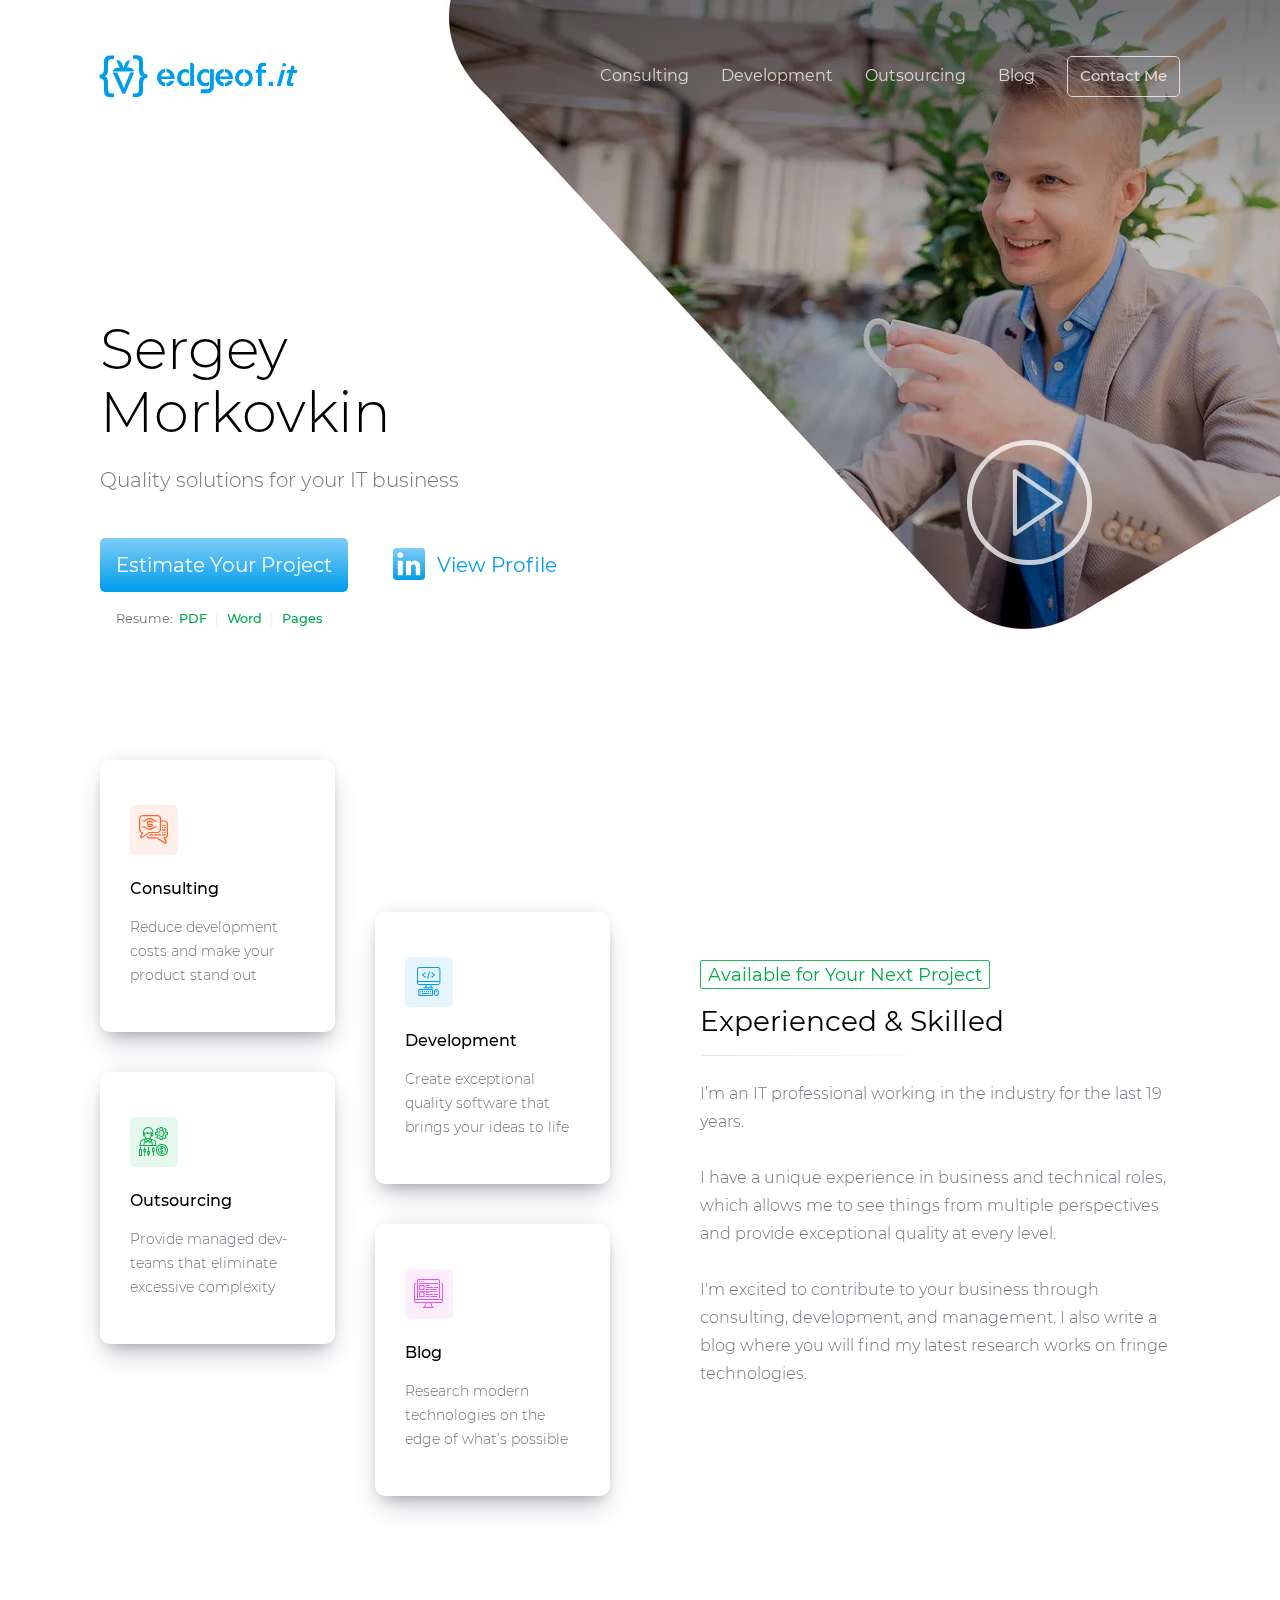
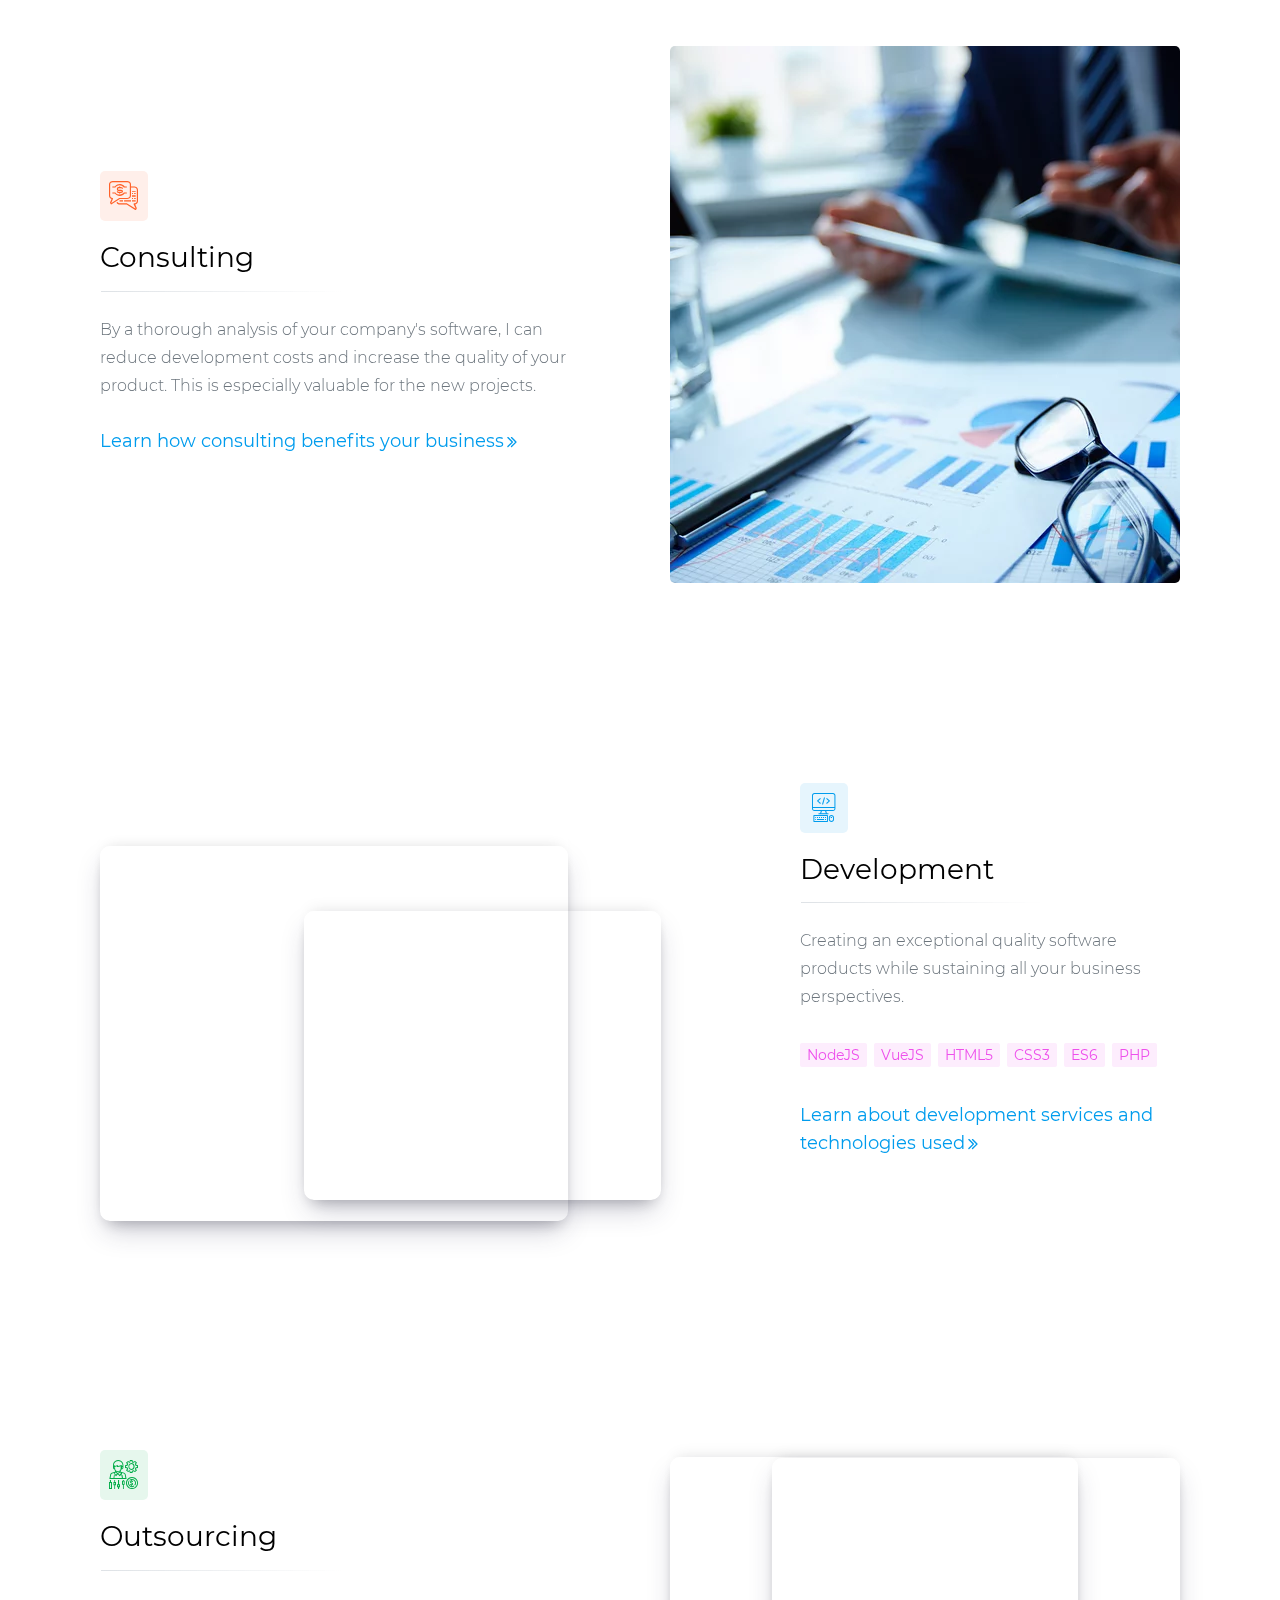
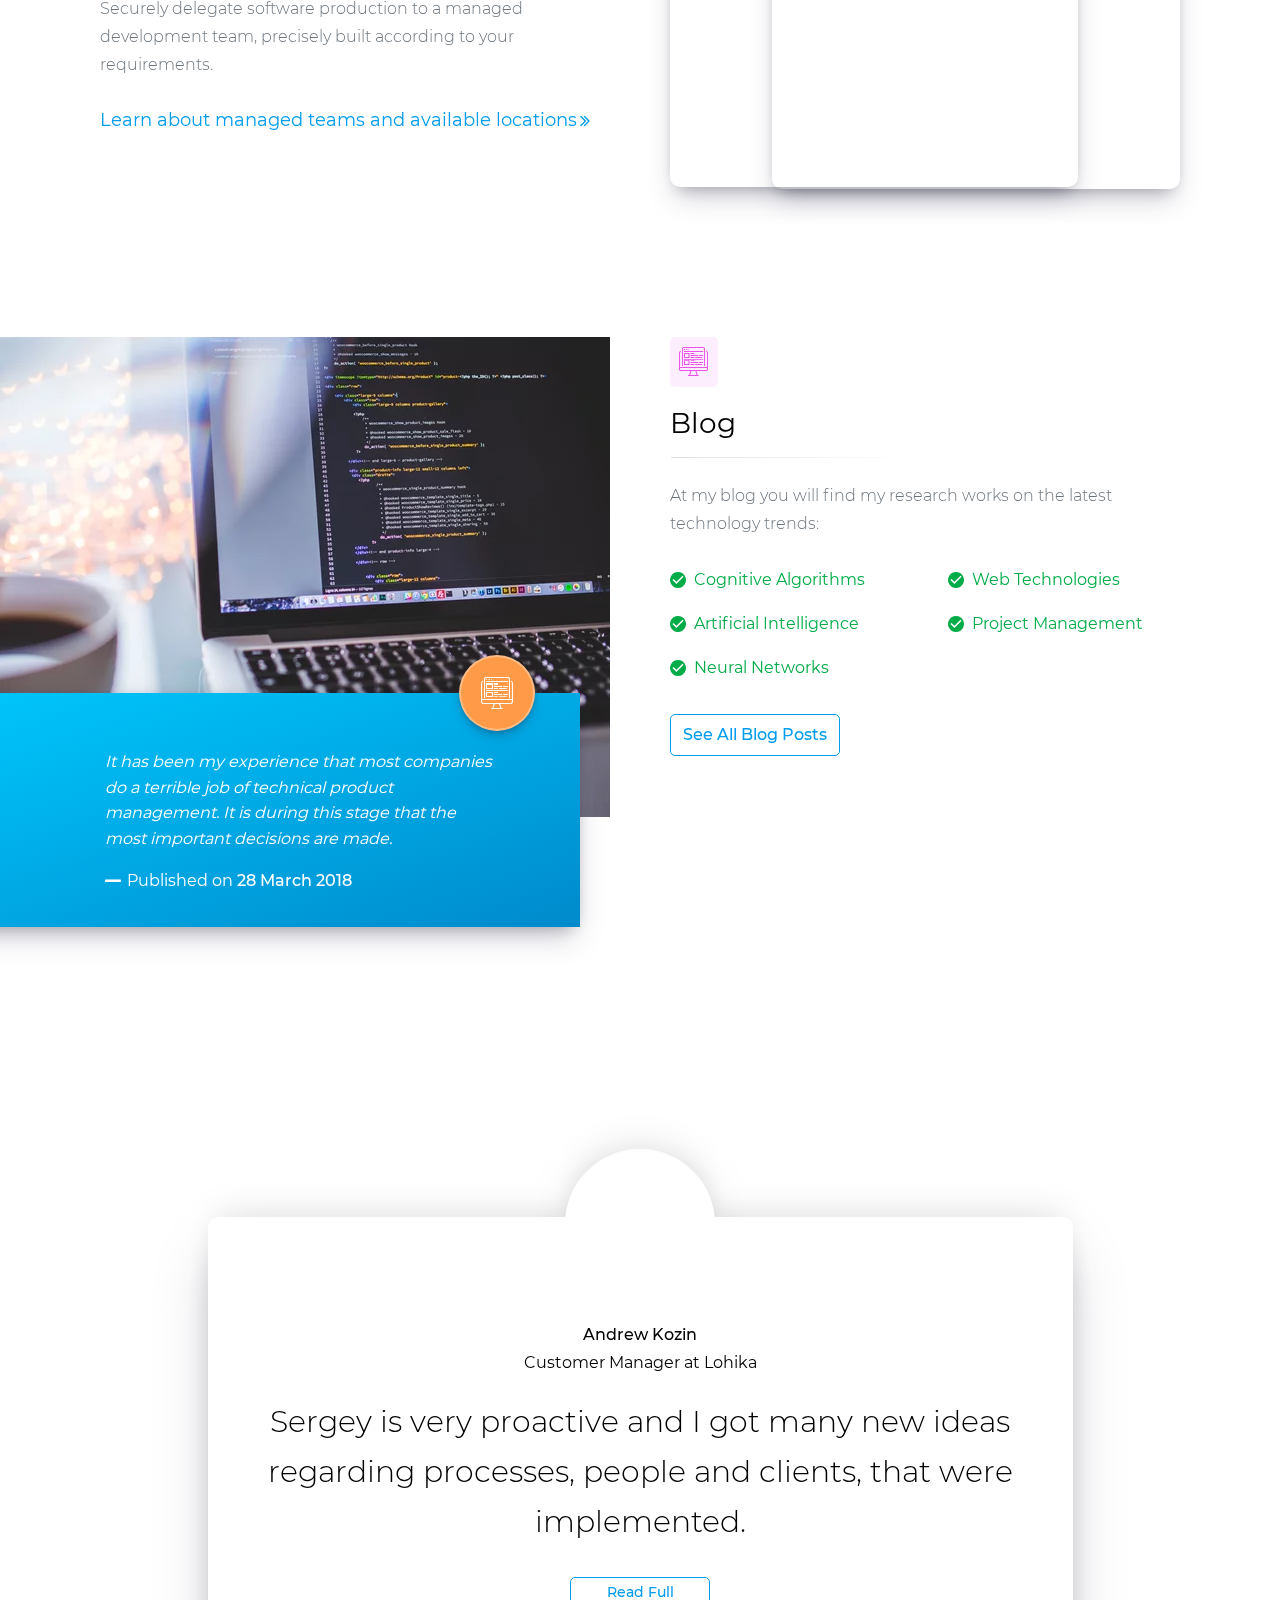
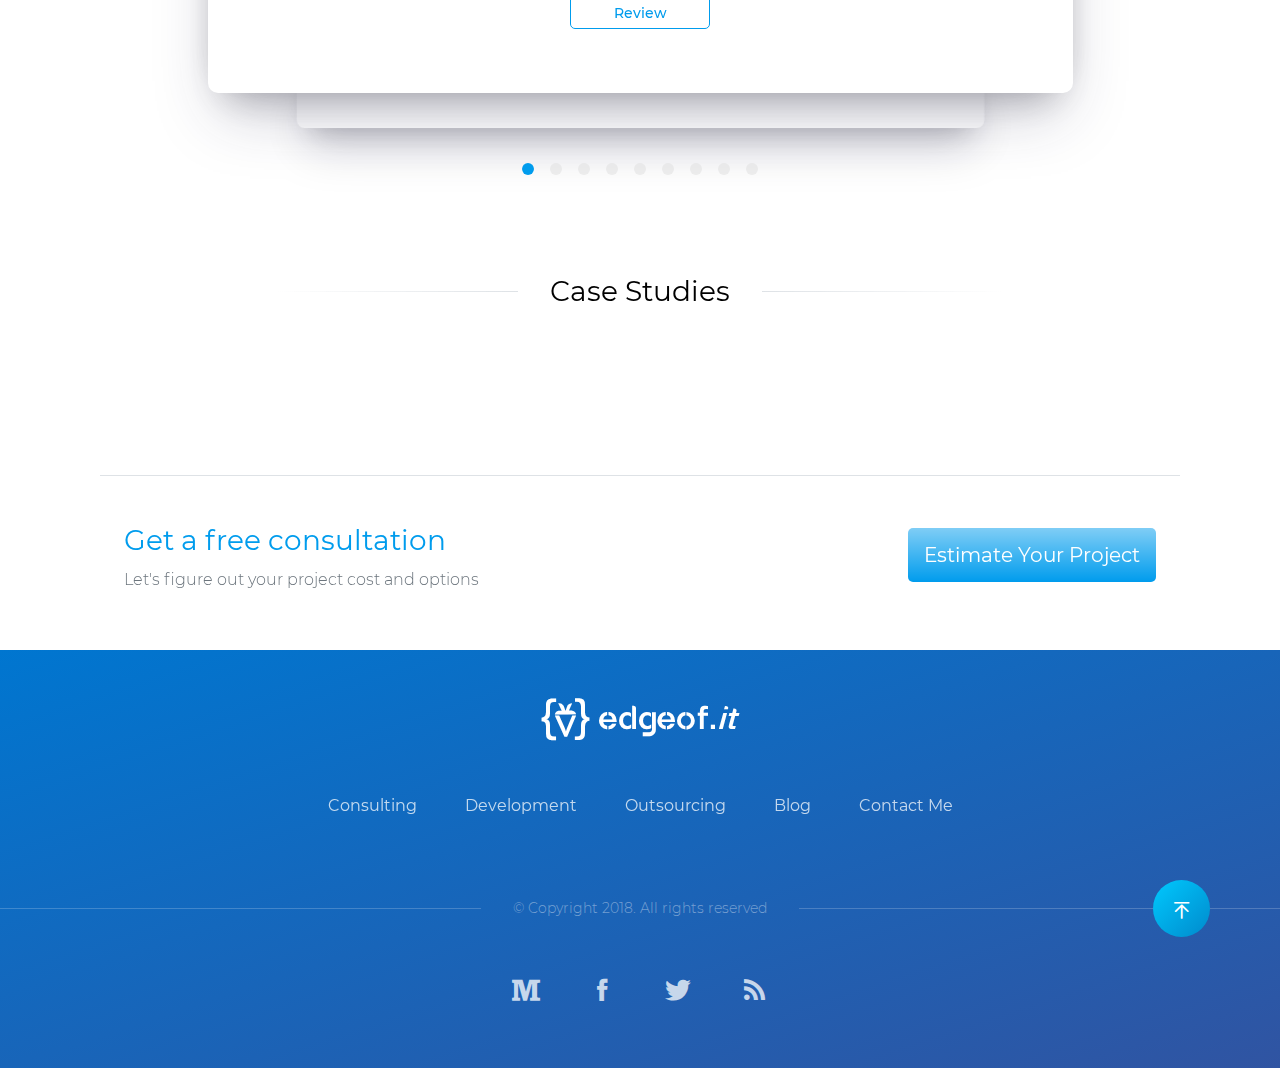
==== commit 1d492660: "Updates" ====
--- a/index.html
+++ b/index.html
@@ -1,7 +1,7 @@
-<!doctype html><html lang="en" class="no-js"><head><meta charset="utf-8"><meta http-equiv="X-UA-Compatible" content="IE=edge"><meta name="viewport" content="width=device-width,initial-scale=1,shrink-to-fit=no"><meta name="description" content="Providing elite quality web development, enterprise consulting and remote managed teams. 19 years of experience at your disposal."><title>Quality Solutions for Your IT Business</title><style>.warning{display:none;width:100%;height:3rem}.warning>.message{display:none;position:fixed;top:0;left:0;right:0;z-index:1500;background:#fd7e14;color:#fff}.warning>.message{line-height:1.5rem;padding:1rem;text-align:center;border-bottom:1px solid #fff}.warning>.message>a{color:#fff;text-decoration:underline}</style><!-- If JavaScript is disabled, show warning --><noscript><style>.warning,.warning>.no-js{display:block}</style></noscript><!-- If Internet Explorer < 10, show warning --><!--[if IE]><style>.warning, .warning > .no-ie {display: block;}</style><![endif]--><link rel="preload" href="fonts/Icons.woff2" as="font" type="font/woff2" crossorigin><link rel="preload" href="fonts/Montserrat-Light-Normal.woff2" as="font" type="font/woff2" crossorigin><link rel="preload" href="fonts/Montserrat-Medium-Normal.woff2" as="font" type="font/woff2" crossorigin><link rel="preload" href="fonts/Montserrat-Regular-Normal.woff2" as="font" type="font/woff2" crossorigin><link rel="preload" href="fonts/Montserrat-Thin-Normal.woff2" as="font" type="font/woff2" crossorigin><style>@font-face{font-family:Icons;font-style:normal;font-weight:400;font-display:block;src:url(fonts/Icons.woff2) format('woff2'),url(fonts/Icons.woff) format('woff')}@font-face{font-family:Montserrat;font-style:normal;font-weight:300;font-display:swap;src:local('Montserrat Light'),local('Montserrat-Light'),url(fonts/Montserrat-Light-Normal.woff2) format('woff2'),url(fonts/Montserrat-Light-Normal.woff) format('woff')}@font-face{font-family:Montserrat;font-style:normal;font-weight:500;font-display:swap;src:local('Montserrat Medium'),local('Montserrat-Medium'),url(fonts/Montserrat-Medium-Normal.woff2) format('woff2'),url(fonts/Montserrat-Medium-Normal.woff) format('woff')}@font-face{font-family:Montserrat;font-style:normal;font-weight:400;font-display:swap;src:local('Montserrat Regular'),local('Montserrat-Regular'),url(fonts/Montserrat-Regular-Normal.woff2) format('woff2'),url(fonts/Montserrat-Regular-Normal.woff) format('woff')}@font-face{font-family:Montserrat;font-style:normal;font-weight:100;font-display:swap;src:local('Montserrat Thin'),local('Montserrat-Thin'),url(fonts/Montserrat-Thin-Normal.woff2) format('woff2'),url(fonts/Montserrat-Thin-Normal.woff) format('woff')}</style><link rel="shortcut icon" href="favicon/favicon.ico"><link rel="icon" type="image/png" sizes="16x16" href="favicon/favicon-16x16.png"><link rel="icon" type="image/png" sizes="32x32" href="favicon/favicon-32x32.png"><script src="startup.c4b6a24a.js"></script><link rel="stylesheet" href="index.65cf6805.css"></head><body data-plugin=""><div class="warning" aria-hidden="true"><div class="message no-js">Your browser has JavaScript disabled. This will degrade site experience.</div><div class="message no-ie">Your browser is outdated and pares down site experience. Please consider <a href="https://outdatedbrowser.com" target="_blank" rel="noreferrer">upgrading</a>.</div></div><div class="wrapper"><header><section class="home-start"><div class="container"><div class="lazy-bg welcome hidden acciframe" aria-hidden="true"><a class="audio-player" href="audio.mp3" target="_blank" data-plugin="audio-player"><div class="button-play"><span class="radial-border"></span> <i class="icon icon-player-play"></i></div></a></div><div class="navbar navbar-home"><a class="edge" href="/" aria-label="Go to homepage"></a><nav class="menu"><a class="item" href="consulting">Consulting</a> <a class="item" href="development">Development</a> <a class="item" href="management">Management</a> <a class="item" href="blog">Blog</a> <a class="item" href="contacts"><span class="btn btn-contact">Contact Me</span></a></nav></div><div class="intro-1"><h1 class="title">Sergey<br class="d-none d-lg-inline"><span class="d-inline d-lg-none">&nbsp;</span>Morkovkin</h1><h2 class="promo">Quality solutions for your IT business</h2></div><div class="intro-2"><a class="btn btn-primary btn-lg button-estimate" href="contacts">Estimate Your Project</a> <a class="btn btn-link btn-lg button-linkedin" href="https://www.linkedin.com/in/sergeymorkovkin/" target="_blank" rel="noreferrer"><i class="icon icon-social-linkedin"></i>View<span class="d-inline-block d-lg-none d-xl-inline-block">&nbsp;Profile</span></a><br><small class="resume-download">Resume:&nbsp;&nbsp;<a href="resume/sergey.morkovkin.cv.pdf">PDF</a><b>|</b><a href="resume/sergey.morkovkin.cv.docx">Word</a><b>|</b><a href="resume/sergey.morkovkin.cv.pages">Pages</a></small></div></div></section></header><main data-plugin="modal-dialog"><section class="home-intro"><a class="anchor" id="intro"></a><div class="container"><div class="row"><div class="side col-12 col-lg-7 col-xl-6"><a href="#consulting" class="card card-intro card-intro-shape card-consulting"><i class="icon icon-box-animated icon-box-consulting"><i></i> <i></i> <i></i> <i></i> <i></i> <i></i> </i><b class="title">Consulting</b><p class="words">Reduce development costs and make your product stand out</p></a><a href="#development" class="card card-intro card-intro-shape card-development"><i class="icon icon-box-animated icon-box-development"><i></i> <i></i> <i></i> <i></i> <i></i> <i></i> </i><b class="title">Development</b><p class="words">Create exceptional quality software that brings your ideas to life</p></a><a href="#management" class="card card-intro card-intro-shape card-management"><i class="icon icon-box-animated icon-box-management"><i></i> <i></i> <i></i> <i></i> <i></i> <i></i> </i><b class="title">Management</b><p class="words">Provide managed dev-teams that eliminate excessive complexity</p></a><a href="#blog" class="card card-intro card-intro-shape card-blog"><i class="icon icon-box-animated icon-box-blog"><i></i> <i></i> <i></i> <i></i> <i></i> <i></i> </i><b class="title">Blog</b><p class="words">Research modern technologies on the edge of what’s possible</p></a></div><div class="main col-12 col-lg-5 col-xl-6"><span class="badge badge-secondary mb-3">Available for Your Next Project</span><h3 class="title line-left d-flex mb-4">Experienced &amp; Skilled</h3><p>I’m an IT professional working in the industry for the last 19 years.</p><p>I have a unique experience in business and technical roles, which allows me to see things from multiple perspectives and provide exceptional quality at every level.</p><p class="mb-0">I'm excited to contribute to your business through consulting, development, and management. I also write a blog where you will find my latest research works on fringe technologies.</p></div></div></div></section><section class="home-consulting" data-plugin="rellax-parallax"><a class="anchor" id="consulting"></a><div class="container"><div class="row"><div class="main col-12 col-md-6 col-lg-7 col-xl-6"><i class="icon icon-box icon-box-consulting"></i><h3 class="title line-left mb-4">Consulting</h3><div class="rellax-container d-block d-md-none"><div class="rellax shape shape-1" data-rellax-speed="-0.75"><picture><img class="lazy w-100 h-100" src="images/pixel.png" data-src="images/sprite-shapes.svg#shape-1" alt=""></picture><noscript><picture><img class="w-100 h-100" src="images/sprite-shapes.svg#shape-1" alt=""></picture></noscript></div><div class="static image"><picture><source srcset="images/pixel.png" media="(min-width: 768px)"><source srcset="images/pixel.png" data-srcset="images/home-consulting-sm.webp 1x, images/home-consulting-sm@2x.webp 2x" type="image/webp"><source srcset="images/pixel.png" data-srcset="images/home-consulting-sm.jpg 1x, images/home-consulting-sm@2x.jpg 2x" type="image/jpeg"><img class="lazy" src="images/pixel.png" width="480" height="210" data-src="images/home-consulting-sm.jpg" data-srcset="images/home-consulting-sm.jpg 1x, images/home-consulting-sm@2x.jpg 2x" alt=""></picture><noscript><picture><source srcset="images/pixel.png" media="(min-width: 768px)"><source srcset="images/home-consulting-sm.webp, images/home-consulting-sm@2x.webp 2x" type="image/webp"><source srcset="images/home-consulting-sm.jpg, images/home-consulting-sm@2x.jpg 2x" type="image/jpeg"><img class="" src="images/home-consulting-sm.jpg" width="480" height="210" srcset="images/home-consulting-sm.jpg, images/home-consulting-sm@2x.jpg 2x" alt=""></picture></noscript></div></div><p>By a thorough analysis of your company's software, I can reduce development costs and increase the quality of your product. This is especially valuable for the new projects.</p><a class="text-large text-more" href="consulting">Learn how consulting benefits your business</a></div><div class="side col-md-6 col-lg-5 col-xl-6 d-none d-md-block"><div class="rellax-container"><div class="rellax shape shape-1" data-rellax-speed="-1.00"><picture><img class="lazy w-100 h-100" src="images/pixel.png" data-src="images/sprite-shapes.svg#shape-1" alt=""></picture><noscript><picture><img class="w-100 h-100" src="images/sprite-shapes.svg#shape-1" alt=""></picture></noscript></div><div class="static image"><picture><source srcset="images/pixel.png" media="(max-width: 767px)"><source srcset="images/pixel.png" data-srcset="images/home-consulting.webp 1x, images/home-consulting@2x.webp 2x" type="image/webp"><source srcset="images/pixel.png" data-srcset="images/home-consulting.jpg 1x, images/home-consulting@2x.jpg 2x" type="image/jpeg"><img class="lazy" src="images/pixel.png" width="570" height="600" data-src="images/home-consulting.jpg" data-srcset="images/home-consulting.jpg 1x, images/home-consulting@2x.jpg 2x" alt=""></picture><noscript><picture><source srcset="images/pixel.png" media="(max-width: 767px)"><source srcset="images/home-consulting.webp, images/home-consulting@2x.webp 2x" type="image/webp"><source srcset="images/home-consulting.jpg, images/home-consulting@2x.jpg 2x" type="image/jpeg"><img class="" src="images/home-consulting.jpg" width="570" height="600" srcset="images/home-consulting.jpg, images/home-consulting@2x.jpg 2x" alt=""></picture></noscript></div></div></div></div></div></section><section class="home-development" data-plugin="rellax-parallax"><a class="anchor" id="development"></a><div class="container"><div class="row"><div class="side col-12 col-md-6 col-lg-5 col-xl-6 d-none d-md-block"><div class="rellax-container"><div class="rellax shape shape-2" data-rellax-speed="-1.00"><picture><img class="lazy w-100 h-100" src="images/pixel.png" data-src="images/sprite-shapes.svg#shape-2" alt=""></picture><noscript><picture><img class="w-100 h-100" src="images/sprite-shapes.svg#shape-2" alt=""></picture></noscript></div><div class="rellax image image-tab-code" data-rellax-speed="0.50"><picture><source srcset="images/pixel.png" media="(max-width: 767px)"><img class="lazy w-100 h-100" src="images/pixel.png" data-src="images/home-sprite.svg#home-development-1" alt=""></picture><noscript><picture><source srcset="images/pixel.png" media="(max-width: 767px)"><img class="w-100 h-100" src="images/home-sprite.svg#home-development-1" alt=""></picture></noscript></div><div class="static image image-terminal"><picture><source srcset="images/pixel.png" media="(max-width: 767px)"><img class="lazy w-100 h-100" src="images/pixel.png" data-src="images/home-sprite.svg#home-development-2" alt=""></picture><noscript><picture><source srcset="images/pixel.png" media="(max-width: 767px)"><img class="w-100 h-100" src="images/home-sprite.svg#home-development-2" alt=""></picture></noscript></div></div></div><div class="main col-12 col-md-6 col-lg-7 col-xl-6"><i class="icon icon-box icon-box-development"></i><h3 class="title line-left mb-4">Development</h3><div class="rellax-container d-block d-md-none"><div class="rellax shape shape-2" data-rellax-speed="-0.75"><picture><img class="lazy w-100 h-100" src="images/pixel.png" data-src="images/sprite-shapes.svg#shape-2" alt=""></picture><noscript><picture><img class="w-100 h-100" src="images/sprite-shapes.svg#shape-2" alt=""></picture></noscript></div><div class="rellax image image-tab-code" data-rellax-speed="0.25"><picture><source srcset="images/pixel.png" media="(min-width: 768px)"><img class="lazy w-100 h-100" src="images/pixel.png" data-src="images/home-sprite.svg#home-development-sm-1" alt=""></picture><noscript><picture><source srcset="images/pixel.png" media="(min-width: 768px)"><img class="w-100 h-100" src="images/home-sprite.svg#home-development-sm-1" alt=""></picture></noscript></div><div class="rellax image image-terminal" data-rellax-speed="0.75"><picture><source srcset="images/pixel.png" media="(min-width: 768px)"><img class="lazy w-100 h-100" src="images/pixel.png" data-src="images/home-sprite.svg#home-development-sm-2" alt=""></picture><noscript><picture><source srcset="images/pixel.png" media="(min-width: 768px)"><img class="w-100 h-100" src="images/home-sprite.svg#home-development-sm-2" alt=""></picture></noscript></div></div><p>Creating an exceptional quality software products while sustaining all your business perspectives.</p><div class="tag-cloud"><span class="item">PHP</span> <span class="item">NodeJS</span> <span class="item">VueJS</span> <span class="item">HTML5</span> <span class="item">CSS3</span> <span class="item">JS 5/6</span> <span class="item">AWS</span> <span class="item">DO</span> <span class="item">Docker</span> <span class="item">Vagrant</span> <span class="item">Ubuntu</span></div><a class="text-large text-more" href="development">Learn about development services and technologies used</a></div></div></div></section><section class="home-management" data-plugin="rellax-parallax"><a class="anchor" id="management"></a><div class="container"><div class="row"><div class="main col-12 col-md-6 col-lg-7 col-xl-6"><i class="icon icon-box icon-box-management"></i><h3 class="title line-left mb-4">Management</h3><div class="rellax-container d-block d-md-none"><div class="rellax shape shape-1" data-rellax-speed="-0.75"><picture><img class="lazy w-100 h-100" src="images/pixel.png" data-src="images/sprite-shapes.svg#shape-1" alt=""></picture><noscript><picture><img class="w-100 h-100" src="images/sprite-shapes.svg#shape-1" alt=""></picture></noscript></div><div class="rellax image image-gantt-diagram" data-rellax-speed="0.25"><picture><source srcset="images/pixel.png" media="(min-width: 768px)"><img class="lazy w-100 h-100" src="images/pixel.png" data-src="images/home-sprite.svg#home-management-sm-1" alt=""></picture><noscript><picture><source srcset="images/pixel.png" media="(min-width: 768px)"><img class="w-100 h-100" src="images/home-sprite.svg#home-management-sm-1" alt=""></picture></noscript></div><div class="rellax image image-specification" data-rellax-speed="0.75"><picture><source srcset="images/pixel.png" media="(min-width: 768px)"><img class="lazy w-100 h-100" src="images/pixel.png" data-src="images/home-sprite.svg#home-management-sm-2" alt=""></picture><noscript><picture><source srcset="images/pixel.png" media="(min-width: 768px)"><img class="w-100 h-100" src="images/home-sprite.svg#home-management-sm-2" alt=""></picture></noscript></div></div><p>Securely delegate software production to a managed development team, precisely built according to your requirements.</p><a class="text-large text-more" href="management">Learn about managed teams and available locations</a></div><div class="side col-12 col-md-6 col-lg-5 col-xl-6 d-none d-md-block"><div class="rellax-container d-none d-md-block"><div class="rellax shape shape-1" data-rellax-speed="-1.00"><picture><img class="lazy w-100 h-100" src="images/pixel.png" data-src="images/sprite-shapes.svg#shape-1" alt=""></picture><noscript><picture><img class="w-100 h-100" src="images/sprite-shapes.svg#shape-1" alt=""></picture></noscript></div><div class="rellax image image-specification" data-rellax-speed="0.50"><picture><source srcset="images/pixel.png" media="(max-width: 767px)"><img class="lazy w-100 h-100" src="images/pixel.png" data-src="images/home-sprite.svg#home-management-2" alt=""></picture><noscript><picture><source srcset="images/pixel.png" media="(max-width: 767px)"><img class="w-100 h-100" src="images/home-sprite.svg#home-management-2" alt=""></picture></noscript></div><div class="static image image-gantt-diagram"><picture><source srcset="images/pixel.png" media="(max-width: 767px)"><img class="lazy w-100 h-100" src="images/pixel.png" data-src="images/home-sprite.svg#home-management-1" alt=""></picture><noscript><picture><source srcset="images/pixel.png" media="(max-width: 767px)"><img class="w-100 h-100" src="images/home-sprite.svg#home-management-1" alt=""></picture></noscript></div></div></div></div></div></section><section class="home-blog" data-plugin="rellax-parallax"><a class="anchor" id="blog"></a><div class="container"><div class="row"><div class="side col-12 col-md-6 col-lg-6 col-xl-6 d-none d-md-block"><div class="rellax-container d-none d-md-block"><div class="static image"><picture><source srcset="images/pixel.png" media="(max-width: 767px)"><source srcset="images/pixel.png" data-srcset="images/home-blog.webp 1x, images/home-blog@2x.webp 2x" type="image/webp"><source srcset="images/pixel.png" data-srcset="images/home-blog.jpg 1x, images/home-blog@2x.jpg 2x" type="image/jpeg"><img class="lazy" src="images/pixel.png" width="770" height="480" data-src="images/home-blog.jpg" data-srcset="images/home-blog.jpg 1x, images/home-blog@2x.jpg 2x" alt=""></picture><noscript><picture><source srcset="images/pixel.png" media="(max-width: 767px)"><source srcset="images/home-blog.webp, images/home-blog@2x.webp 2x" type="image/webp"><source srcset="images/home-blog.jpg, images/home-blog@2x.jpg 2x" type="image/jpeg"><img class="" src="images/home-blog.jpg" width="770" height="480" srcset="images/home-blog.jpg, images/home-blog@2x.jpg 2x" alt=""></picture></noscript></div><div class="rellax block post-box" data-rellax-speed="-0.75" data-rellax-min="-50" data-rellax-max="50"><i class="seal icon icon-box-blog"></i><div class="blockquote"><p class="quote">It has been my experience that most companies do a terrible job of technical product management. It is during this stage that the most important decisions are made.</p><span class="blockquote-footer">Published on <b>28 March 2018</b></span></div></div></div></div><div class="main col-12 col-md-6 col-lg-6 col-xl-6"><i class="icon icon-box icon-box-blog"></i><h3 class="title line-left mb-4">Blog</h3><div class="rellax-container d-block d-md-none"><div class="static block post-box"><i class="seal icon icon-box-blog"></i><div class="blockquote"><p class="quote">It has been my experience that most companies do a terrible job of technical product management. It is during this stage that the most important decisions are made.</p><span class="blockquote-footer">Published on <b>28 March 2018</b></span></div></div><div class="rellax image" data-rellax-speed="0.75"><picture><source srcset="images/pixel.png" media="(min-width: 768px)"><source srcset="images/pixel.png" data-srcset="images/home-blog-sm.webp 1x, images/home-blog-sm@2x.webp 2x" type="image/webp"><source srcset="images/pixel.png" data-srcset="images/home-blog-sm.jpg 1x, images/home-blog-sm@2x.jpg 2x" type="image/jpeg"><img class="lazy" src="images/pixel.png" width="480" height="210" data-src="images/home-blog-sm.jpg" data-srcset="images/home-blog-sm.jpg 1x, images/home-blog-sm@2x.jpg 2x" alt=""></picture><noscript><picture><source srcset="images/pixel.png" media="(min-width: 768px)"><source srcset="images/home-blog-sm.webp, images/home-blog-sm@2x.webp 2x" type="image/webp"><source srcset="images/home-blog-sm.jpg, images/home-blog-sm@2x.jpg 2x" type="image/jpeg"><img class="" src="images/home-blog-sm.jpg" width="480" height="210" srcset="images/home-blog-sm.jpg, images/home-blog-sm@2x.jpg 2x" alt=""></picture></noscript></div></div><p>At my blog you will find my research works on the latest technology trends:</p><ul class="list list-tick-alt"><li><a href="blog#">Cognitive Algorithms</a></li><li><a href="blog#">Artificial Intelligence</a></li><li><a href="blog#">Neural Networks</a></li><li><a href="blog#">Web Technologies</a></li><li><a href="blog#">Project Management</a></li></ul><a class="btn btn-outline" href="blog">See All Blog Posts</a></div></div></div></section><section class="home-carousel" data-plugin="lazy-load"><a class="anchor" id="client-reviews"></a><div class="container"><div class="row"><div class="main col-12"><h3 class="title line-both d-none">Client Reviews</h3><div class="rellax-container" data-plugin="rellax-parallax"><a href="javascript:slideToReview(0)" class="lazy-bg rellax image face face-1" data-rellax-speed="0.75" data-rellax-min="-75" data-rellax-max="75" aria-label="Andrew Kozin"></a> <a href="javascript:slideToReview(1)" class="lazy-bg rellax image face face-2" data-rellax-speed="0.75" data-rellax-min="-75" data-rellax-max="75" aria-label="Nicolas Mercier"></a> <a href="javascript:slideToReview(2)" class="lazy-bg rellax image face face-3" data-rellax-speed="2.00" data-rellax-min="-180" data-rellax-max="200" aria-label="Ted Girata"></a> <a href="javascript:slideToReview(3)" class="lazy-bg rellax image face face-4" data-rellax-speed="1.65" data-rellax-min="-165" data-rellax-max="95" aria-label="Christine Shellenbarger"></a> <a href="javascript:slideToReview(4)" class="lazy-bg rellax image face face-5" data-rellax-speed="2.45" data-rellax-min="-205" data-rellax-max="245" aria-label="Manu Lohiya"></a> <a href="javascript:slideToReview(5)" class="lazy-bg rellax image face face-6" data-rellax-speed="1.00" data-rellax-min="-100" data-rellax-max="100" aria-label="Aaron Cowdin"></a> <a href="javascript:slideToReview(6)" class="lazy-bg rellax image face face-7" data-rellax-speed="1.20" data-rellax-min="-120" data-rellax-max="120" aria-label="Edward Kogan"></a> <a href="javascript:slideToReview(7)" class="lazy-bg rellax image face face-8" data-rellax-speed="1.40" data-rellax-min="-140" data-rellax-max="140" aria-label="Hiren Sodha"></a> <a href="javascript:slideToReview(8)" class="lazy-bg rellax image face face-9" data-rellax-speed="1.65" data-rellax-min="-165" data-rellax-max="165" aria-label="Evgeniy Reykh"></a></div><div id="quotes" class="carousel slide carousel-zoom" data-plugin="carousel-zoom"><ol class="carousel-indicators"><li data-target="#reviews" data-slide-to="0" class="active"></li><li data-target="#reviews" data-slide-to="1"></li><li data-target="#reviews" data-slide-to="2"></li><li data-target="#reviews" data-slide-to="3"></li><li data-target="#reviews" data-slide-to="4"></li><li data-target="#reviews" data-slide-to="5"></li><li data-target="#reviews" data-slide-to="6"></li><li data-target="#reviews" data-slide-to="7"></li><li data-target="#reviews" data-slide-to="8"></li></ol><div class="carousel-inner" role="listbox" style="min-height:455px"><div class="carousel-item active"><div class="next"></div><div class="back"></div><div class="review"><div class="lazy-bg photo face face-1"></div><div class="title"><b>Andrew Kozin</b><br>Customer Manager at Lohika</div><div class="quote">Sergey is very proactive and I got many new ideas regarding processes, people and clients, that were implemented.</div><a class="btn btn-sm btn-outline" href="javascript:openReview(1)">Read Full Review</a></div></div><div class="carousel-item"><div class="next"></div><div class="back"></div><div class="review"><div class="lazy-bg photo face face-2"></div><div class="title"><b>Nicolas Mercier</b><br>Project Manager at Profusa</div><div class="quote">Sergey is a very talented developer with a vast knowledge of all digital/web areas and the latest technology trends.</div><a class="btn btn-sm btn-outline" href="javascript:openReview(2)">Read Full Review</a><!--
+<!doctype html><html lang="en" class="no-js"><head><meta charset="utf-8"><meta http-equiv="X-UA-Compatible" content="IE=edge"><meta name="viewport" content="width=device-width,initial-scale=1,shrink-to-fit=no"><meta name="description" content="Providing elite quality web development, enterprise consulting and remote managed teams. 19 years of experience at your disposal."><title>Quality Solutions for Your IT Business</title><style>.warning{display:none;width:100%;height:3rem}.warning>.message{display:none;position:fixed;top:0;left:0;right:0;z-index:1500;background:#fd7e14;color:#fff}.warning>.message{line-height:1.5rem;padding:1rem;text-align:center;border-bottom:1px solid #fff}.warning>.message>a{color:#fff;text-decoration:underline}</style><!-- If JavaScript is disabled, show warning --><noscript><style>.warning,.warning>.no-js{display:block}</style></noscript><!-- If Internet Explorer < 10, show warning --><!--[if IE]><style>.warning, .warning > .no-ie {display: block;}</style><![endif]--><link rel="preload" href="fonts/Icons.woff2" as="font" type="font/woff2" crossorigin><link rel="preload" href="fonts/Montserrat-Light-Normal.woff2" as="font" type="font/woff2" crossorigin><link rel="preload" href="fonts/Montserrat-Medium-Normal.woff2" as="font" type="font/woff2" crossorigin><link rel="preload" href="fonts/Montserrat-Regular-Normal.woff2" as="font" type="font/woff2" crossorigin><link rel="preload" href="fonts/Montserrat-Thin-Normal.woff2" as="font" type="font/woff2" crossorigin><style>@font-face{font-family:Icons;font-style:normal;font-weight:400;font-display:block;src:url(fonts/Icons.woff2) format('woff2'),url(fonts/Icons.woff) format('woff')}@font-face{font-family:Montserrat;font-style:normal;font-weight:300;font-display:swap;src:local('Montserrat Light'),local('Montserrat-Light'),url(fonts/Montserrat-Light-Normal.woff2) format('woff2'),url(fonts/Montserrat-Light-Normal.woff) format('woff')}@font-face{font-family:Montserrat;font-style:normal;font-weight:500;font-display:swap;src:local('Montserrat Medium'),local('Montserrat-Medium'),url(fonts/Montserrat-Medium-Normal.woff2) format('woff2'),url(fonts/Montserrat-Medium-Normal.woff) format('woff')}@font-face{font-family:Montserrat;font-style:normal;font-weight:400;font-display:swap;src:local('Montserrat Regular'),local('Montserrat-Regular'),url(fonts/Montserrat-Regular-Normal.woff2) format('woff2'),url(fonts/Montserrat-Regular-Normal.woff) format('woff')}@font-face{font-family:Montserrat;font-style:normal;font-weight:100;font-display:swap;src:local('Montserrat Thin'),local('Montserrat-Thin'),url(fonts/Montserrat-Thin-Normal.woff2) format('woff2'),url(fonts/Montserrat-Thin-Normal.woff) format('woff')}</style><link rel="shortcut icon" href="favicon/favicon.ico"><link rel="icon" type="image/png" sizes="16x16" href="favicon/favicon-16x16.png"><link rel="icon" type="image/png" sizes="32x32" href="favicon/favicon-32x32.png"><script src="startup.c4b6a24a.js"></script><link rel="stylesheet" href="index.e0d91393.css"></head><body data-plugin=""><div class="warning" aria-hidden="true"><div class="message no-js">Your browser has JavaScript disabled. This will degrade site experience.</div><div class="message no-ie">Your browser is outdated and pares down site experience. Please consider <a href="https://outdatedbrowser.com" target="_blank" rel="noreferrer">upgrading</a>.</div></div><div class="wrapper"><header><section class="home-start"><div class="container"><div class="lazy-bg welcome hidden acciframe" aria-hidden="true"><a class="audio-player" href="audio.mp3" target="_blank" data-plugin="audio-player"><div class="button-play"><span class="radial-border"></span> <i class="icon icon-player-play"></i></div></a></div><div class="navbar navbar-home"><a class="edge" href="/" aria-label="Go to homepage"></a><nav class="menu"><a class="item" href="consulting">Consulting</a> <a class="item" href="development">Development</a> <a class="item" href="outsourcing">Outsourcing</a> <a class="item" href="blog">Blog</a> <a class="item" href="contacts"><span class="btn btn-contact">Contact Me</span></a></nav></div><div class="intro-1"><h1 class="title">Sergey<br class="d-none d-lg-inline"><span class="d-inline d-lg-none">&nbsp;</span>Morkovkin</h1><h2 class="promo">Quality solutions for your IT business</h2></div><div class="intro-2"><a class="btn btn-primary btn-lg button-estimate" href="contacts">Estimate Your Project</a> <a class="btn btn-link btn-lg button-linkedin" href="https://www.linkedin.com/in/sergeymorkovkin/" target="_blank" rel="noreferrer"><i class="icon icon-social-linkedin"></i>View<span class="d-inline-block d-lg-none d-xl-inline-block">&nbsp;Profile</span></a><br><small class="resume-download">Resume:&nbsp;&nbsp;<a href="resume/sergey.morkovkin.cv.pdf">PDF</a><b>|</b><a href="resume/sergey.morkovkin.cv.docx">Word</a><b>|</b><a href="resume/sergey.morkovkin.cv.pages">Pages</a></small></div></div></section></header><main data-plugin="modal-dialog"><section class="home-intro"><a class="anchor" id="intro"></a><div class="container"><div class="row"><div class="side col-12 col-lg-7 col-xl-6"><a href="#consulting" class="card card-intro card-intro-shape card-consulting"><i class="icon icon-box-animated icon-box-consulting"><i></i> <i></i> <i></i> <i></i> <i></i> <i></i> </i><b class="title">Consulting</b><p class="words">Reduce development costs and make your product stand out</p></a><a href="#development" class="card card-intro card-intro-shape card-development"><i class="icon icon-box-animated icon-box-development"><i></i> <i></i> <i></i> <i></i> <i></i> <i></i> </i><b class="title">Development</b><p class="words">Create exceptional quality software that brings your ideas to life</p></a><a href="#outsourcing" class="card card-intro card-intro-shape card-outsourcing"><i class="icon icon-box-animated icon-box-outsourcing"><i></i> <i></i> <i></i> <i></i> <i></i> <i></i> </i><b class="title">Outsourcing</b><p class="words">Provide managed dev-teams that eliminate excessive complexity</p></a><a href="#blog" class="card card-intro card-intro-shape card-blog"><i class="icon icon-box-animated icon-box-blog"><i></i> <i></i> <i></i> <i></i> <i></i> <i></i> </i><b class="title">Blog</b><p class="words">Research modern technologies on the edge of what’s possible</p></a></div><div class="main col-12 col-lg-5 col-xl-6"><span class="badge badge-secondary mb-3">Available for Your Next Project</span><h3 class="title line-left d-flex mb-4">Experienced &amp; Skilled</h3><p>I’m an IT professional working in the industry for the last 19 years.</p><p>I have a unique experience in business and technical roles, which allows me to see things from multiple perspectives and provide exceptional quality at every level.</p><p class="mb-0">I'm excited to contribute to your business through consulting, development, and management. I also write a blog where you will find my latest research works on fringe technologies.</p></div></div></div></section><section class="home-consulting" data-plugin="rellax-parallax"><a class="anchor" id="consulting"></a><div class="container"><div class="row"><div class="main col-12 col-md-6 col-lg-7 col-xl-6"><i class="icon icon-box icon-box-consulting"></i><h3 class="title line-left mb-4">Consulting</h3><div class="rellax-container d-block d-md-none"><div class="rellax shape shape-1" data-rellax-speed="-0.75"><picture><img class="lazy w-100 h-100" src="images/pixel.png" data-src="images/sprite-shapes.svg#shape-1" alt=""></picture><noscript><picture><img class="w-100 h-100" src="images/sprite-shapes.svg#shape-1" alt=""></picture></noscript></div><div class="static image"><picture><source srcset="images/pixel.png" media="(min-width: 768px)"><source srcset="images/pixel.png" data-srcset="images/home-consulting-sm.webp 1x, images/home-consulting-sm@2x.webp 2x" type="image/webp"><source srcset="images/pixel.png" data-srcset="images/home-consulting-sm.jpg 1x, images/home-consulting-sm@2x.jpg 2x" type="image/jpeg"><img class="lazy" src="images/pixel.png" width="480" height="210" data-src="images/home-consulting-sm.jpg" data-srcset="images/home-consulting-sm.jpg 1x, images/home-consulting-sm@2x.jpg 2x" alt=""></picture><noscript><picture><source srcset="images/pixel.png" media="(min-width: 768px)"><source srcset="images/home-consulting-sm.webp, images/home-consulting-sm@2x.webp 2x" type="image/webp"><source srcset="images/home-consulting-sm.jpg, images/home-consulting-sm@2x.jpg 2x" type="image/jpeg"><img class="" src="images/home-consulting-sm.jpg" width="480" height="210" srcset="images/home-consulting-sm.jpg, images/home-consulting-sm@2x.jpg 2x" alt=""></picture></noscript></div></div><p>By a thorough analysis of your company's software, I can reduce development costs and increase the quality of your product. This is especially valuable for the new projects.</p><a class="text-large text-more" href="consulting">Learn how consulting benefits your business</a></div><div class="side col-md-6 col-lg-5 col-xl-6 d-none d-md-block"><div class="rellax-container"><div class="rellax shape shape-1" data-rellax-speed="-1.00"><picture><img class="lazy w-100 h-100" src="images/pixel.png" data-src="images/sprite-shapes.svg#shape-1" alt=""></picture><noscript><picture><img class="w-100 h-100" src="images/sprite-shapes.svg#shape-1" alt=""></picture></noscript></div><div class="static image"><picture><source srcset="images/pixel.png" media="(max-width: 767px)"><source srcset="images/pixel.png" data-srcset="images/home-consulting.webp 1x, images/home-consulting@2x.webp 2x" type="image/webp"><source srcset="images/pixel.png" data-srcset="images/home-consulting.jpg 1x, images/home-consulting@2x.jpg 2x" type="image/jpeg"><img class="lazy" src="images/pixel.png" width="570" height="600" data-src="images/home-consulting.jpg" data-srcset="images/home-consulting.jpg 1x, images/home-consulting@2x.jpg 2x" alt=""></picture><noscript><picture><source srcset="images/pixel.png" media="(max-width: 767px)"><source srcset="images/home-consulting.webp, images/home-consulting@2x.webp 2x" type="image/webp"><source srcset="images/home-consulting.jpg, images/home-consulting@2x.jpg 2x" type="image/jpeg"><img class="" src="images/home-consulting.jpg" width="570" height="600" srcset="images/home-consulting.jpg, images/home-consulting@2x.jpg 2x" alt=""></picture></noscript></div></div></div></div></div></section><section class="home-development" data-plugin="rellax-parallax"><a class="anchor" id="development"></a><div class="container"><div class="row"><div class="side col-12 col-md-6 col-lg-5 col-xl-6 d-none d-md-block"><div class="rellax-container"><div class="rellax shape shape-2" data-rellax-speed="-1.00"><picture><img class="lazy w-100 h-100" src="images/pixel.png" data-src="images/sprite-shapes.svg#shape-2" alt=""></picture><noscript><picture><img class="w-100 h-100" src="images/sprite-shapes.svg#shape-2" alt=""></picture></noscript></div><div class="rellax image image-tab-code" data-rellax-speed="0.50"><picture><source srcset="images/pixel.png" media="(max-width: 767px)"><img class="lazy w-100 h-100" src="images/pixel.png" data-src="images/home-sprite.svg#home-development-1" alt=""></picture><noscript><picture><source srcset="images/pixel.png" media="(max-width: 767px)"><img class="w-100 h-100" src="images/home-sprite.svg#home-development-1" alt=""></picture></noscript></div><div class="static image image-terminal"><picture><source srcset="images/pixel.png" media="(max-width: 767px)"><img class="lazy w-100 h-100" src="images/pixel.png" data-src="images/home-sprite.svg#home-development-2" alt=""></picture><noscript><picture><source srcset="images/pixel.png" media="(max-width: 767px)"><img class="w-100 h-100" src="images/home-sprite.svg#home-development-2" alt=""></picture></noscript></div></div></div><div class="main col-12 col-md-6 col-lg-7 col-xl-6"><i class="icon icon-box icon-box-development"></i><h3 class="title line-left mb-4">Development</h3><div class="rellax-container d-block d-md-none"><div class="rellax shape shape-2" data-rellax-speed="-0.75"><picture><img class="lazy w-100 h-100" src="images/pixel.png" data-src="images/sprite-shapes.svg#shape-2" alt=""></picture><noscript><picture><img class="w-100 h-100" src="images/sprite-shapes.svg#shape-2" alt=""></picture></noscript></div><div class="rellax image image-tab-code" data-rellax-speed="0.25"><picture><source srcset="images/pixel.png" media="(min-width: 768px)"><img class="lazy w-100 h-100" src="images/pixel.png" data-src="images/home-sprite.svg#home-development-sm-1" alt=""></picture><noscript><picture><source srcset="images/pixel.png" media="(min-width: 768px)"><img class="w-100 h-100" src="images/home-sprite.svg#home-development-sm-1" alt=""></picture></noscript></div><div class="rellax image image-terminal" data-rellax-speed="0.75"><picture><source srcset="images/pixel.png" media="(min-width: 768px)"><img class="lazy w-100 h-100" src="images/pixel.png" data-src="images/home-sprite.svg#home-development-sm-2" alt=""></picture><noscript><picture><source srcset="images/pixel.png" media="(min-width: 768px)"><img class="w-100 h-100" src="images/home-sprite.svg#home-development-sm-2" alt=""></picture></noscript></div></div><p>Creating an exceptional quality software products while sustaining all your business perspectives.</p><div class="tag-cloud"><span class="item">NodeJS</span> <span class="item">VueJS</span> <span class="item">HTML5</span> <span class="item">CSS3</span> <span class="item">ES6</span> <span class="item">PHP</span></div><a class="text-large text-more" href="development">Learn about development services and technologies used</a></div></div></div></section><section class="home-outsourcing" data-plugin="rellax-parallax"><a class="anchor" id="outsourcing"></a><div class="container"><div class="row"><div class="main col-12 col-md-6 col-lg-7 col-xl-6"><i class="icon icon-box icon-box-outsourcing"></i><h3 class="title line-left mb-4">Outsourcing</h3><div class="rellax-container d-block d-md-none"><div class="rellax shape shape-1" data-rellax-speed="-0.75"><picture><img class="lazy w-100 h-100" src="images/pixel.png" data-src="images/sprite-shapes.svg#shape-1" alt=""></picture><noscript><picture><img class="w-100 h-100" src="images/sprite-shapes.svg#shape-1" alt=""></picture></noscript></div><div class="rellax image image-gantt-diagram" data-rellax-speed="0.25"><picture><source srcset="images/pixel.png" media="(min-width: 768px)"><img class="lazy w-100 h-100" src="images/pixel.png" data-src="images/home-sprite.svg#home-outsourcing-sm-1" alt=""></picture><noscript><picture><source srcset="images/pixel.png" media="(min-width: 768px)"><img class="w-100 h-100" src="images/home-sprite.svg#home-outsourcing-sm-1" alt=""></picture></noscript></div><div class="rellax image image-specification" data-rellax-speed="0.75"><picture><source srcset="images/pixel.png" media="(min-width: 768px)"><img class="lazy w-100 h-100" src="images/pixel.png" data-src="images/home-sprite.svg#home-outsourcing-sm-2" alt=""></picture><noscript><picture><source srcset="images/pixel.png" media="(min-width: 768px)"><img class="w-100 h-100" src="images/home-sprite.svg#home-outsourcing-sm-2" alt=""></picture></noscript></div></div><p>Securely delegate software production to a managed development team, precisely built according to your requirements.</p><a class="text-large text-more" href="outsourcing">Learn about managed teams and available locations</a></div><div class="side col-12 col-md-6 col-lg-5 col-xl-6 d-none d-md-block"><div class="rellax-container d-none d-md-block"><div class="rellax shape shape-1" data-rellax-speed="-1.00"><picture><img class="lazy w-100 h-100" src="images/pixel.png" data-src="images/sprite-shapes.svg#shape-1" alt=""></picture><noscript><picture><img class="w-100 h-100" src="images/sprite-shapes.svg#shape-1" alt=""></picture></noscript></div><div class="rellax image image-specification" data-rellax-speed="0.50"><picture><source srcset="images/pixel.png" media="(max-width: 767px)"><img class="lazy w-100 h-100" src="images/pixel.png" data-src="images/home-sprite.svg#home-outsourcing-2" alt=""></picture><noscript><picture><source srcset="images/pixel.png" media="(max-width: 767px)"><img class="w-100 h-100" src="images/home-sprite.svg#home-outsourcing-2" alt=""></picture></noscript></div><div class="static image image-gantt-diagram"><picture><source srcset="images/pixel.png" media="(max-width: 767px)"><img class="lazy w-100 h-100" src="images/pixel.png" data-src="images/home-sprite.svg#home-outsourcing-1" alt=""></picture><noscript><picture><source srcset="images/pixel.png" media="(max-width: 767px)"><img class="w-100 h-100" src="images/home-sprite.svg#home-outsourcing-1" alt=""></picture></noscript></div></div></div></div></div></section><section class="home-blog" data-plugin="rellax-parallax"><a class="anchor" id="blog"></a><div class="container"><div class="row"><div class="side col-12 col-md-6 col-lg-6 col-xl-6 d-none d-md-block"><div class="rellax-container d-none d-md-block"><div class="static image"><picture><source srcset="images/pixel.png" media="(max-width: 767px)"><source srcset="images/pixel.png" data-srcset="images/home-blog.webp 1x, images/home-blog@2x.webp 2x" type="image/webp"><source srcset="images/pixel.png" data-srcset="images/home-blog.jpg 1x, images/home-blog@2x.jpg 2x" type="image/jpeg"><img class="lazy" src="images/pixel.png" width="770" height="480" data-src="images/home-blog.jpg" data-srcset="images/home-blog.jpg 1x, images/home-blog@2x.jpg 2x" alt=""></picture><noscript><picture><source srcset="images/pixel.png" media="(max-width: 767px)"><source srcset="images/home-blog.webp, images/home-blog@2x.webp 2x" type="image/webp"><source srcset="images/home-blog.jpg, images/home-blog@2x.jpg 2x" type="image/jpeg"><img class="" src="images/home-blog.jpg" width="770" height="480" srcset="images/home-blog.jpg, images/home-blog@2x.jpg 2x" alt=""></picture></noscript></div><div class="rellax block post-box" data-rellax-speed="-0.75" data-rellax-min="-50" data-rellax-max="50"><i class="seal icon icon-box-blog"></i><div class="blockquote"><p class="quote">It has been my experience that most companies do a terrible job of technical product management. It is during this stage that the most important decisions are made.</p><span class="blockquote-footer">Published on <b>28 March 2018</b></span></div></div></div></div><div class="main col-12 col-md-6 col-lg-6 col-xl-6"><i class="icon icon-box icon-box-blog"></i><h3 class="title line-left mb-4">Blog</h3><div class="rellax-container d-block d-md-none"><div class="static block post-box"><i class="seal icon icon-box-blog"></i><div class="blockquote"><p class="quote">It has been my experience that most companies do a terrible job of technical product management. It is during this stage that the most important decisions are made.</p><span class="blockquote-footer">Published on <b>28 March 2018</b></span></div></div><div class="rellax image" data-rellax-speed="0.75"><picture><source srcset="images/pixel.png" media="(min-width: 768px)"><source srcset="images/pixel.png" data-srcset="images/home-blog-sm.webp 1x, images/home-blog-sm@2x.webp 2x" type="image/webp"><source srcset="images/pixel.png" data-srcset="images/home-blog-sm.jpg 1x, images/home-blog-sm@2x.jpg 2x" type="image/jpeg"><img class="lazy" src="images/pixel.png" width="480" height="210" data-src="images/home-blog-sm.jpg" data-srcset="images/home-blog-sm.jpg 1x, images/home-blog-sm@2x.jpg 2x" alt=""></picture><noscript><picture><source srcset="images/pixel.png" media="(min-width: 768px)"><source srcset="images/home-blog-sm.webp, images/home-blog-sm@2x.webp 2x" type="image/webp"><source srcset="images/home-blog-sm.jpg, images/home-blog-sm@2x.jpg 2x" type="image/jpeg"><img class="" src="images/home-blog-sm.jpg" width="480" height="210" srcset="images/home-blog-sm.jpg, images/home-blog-sm@2x.jpg 2x" alt=""></picture></noscript></div></div><p>At my blog you will find my research works on the latest technology trends:</p><ul class="list list-tick-alt"><li><a href="blog#">Cognitive Algorithms</a></li><li><a href="blog#">Artificial Intelligence</a></li><li><a href="blog#">Neural Networks</a></li><li><a href="blog#">Web Technologies</a></li><li><a href="blog#">Project Management</a></li></ul><a class="btn btn-outline" href="blog">See All Blog Posts</a></div></div></div></section><section class="home-carousel" data-plugin="lazy-load"><a class="anchor" id="client-reviews"></a><div class="container"><div class="row"><div class="main col-12"><h3 class="title line-both d-none">Client Reviews</h3><div class="rellax-container" data-plugin="rellax-parallax"><a href="javascript:slideToReview(0)" class="lazy-bg rellax image face face-1" data-rellax-speed="0.75" data-rellax-min="-75" data-rellax-max="75" aria-label="Andrew Kozin"></a> <a href="javascript:slideToReview(1)" class="lazy-bg rellax image face face-2" data-rellax-speed="0.75" data-rellax-min="-75" data-rellax-max="75" aria-label="Nicolas Mercier"></a> <a href="javascript:slideToReview(2)" class="lazy-bg rellax image face face-3" data-rellax-speed="2.00" data-rellax-min="-180" data-rellax-max="200" aria-label="Ted Girata"></a> <a href="javascript:slideToReview(3)" class="lazy-bg rellax image face face-4" data-rellax-speed="1.65" data-rellax-min="-165" data-rellax-max="95" aria-label="Christine Shellenbarger"></a> <a href="javascript:slideToReview(4)" class="lazy-bg rellax image face face-5" data-rellax-speed="1.50" data-rellax-min="-150" data-rellax-max="150" aria-label="Manu Lohiya"></a> <a href="javascript:slideToReview(5)" class="lazy-bg rellax image face face-6" data-rellax-speed="1.00" data-rellax-min="-100" data-rellax-max="100" aria-label="Aaron Cowdin"></a> <a href="javascript:slideToReview(6)" class="lazy-bg rellax image face face-7" data-rellax-speed="1.20" data-rellax-min="-120" data-rellax-max="120" aria-label="Edward Kogan"></a> <a href="javascript:slideToReview(7)" class="lazy-bg rellax image face face-8" data-rellax-speed="1.40" data-rellax-min="-140" data-rellax-max="140" aria-label="Hiren Sodha"></a> <a href="javascript:slideToReview(8)" class="lazy-bg rellax image face face-9" data-rellax-speed="1.65" data-rellax-min="-165" data-rellax-max="165" aria-label="Evgeniy Reykh"></a></div><div id="quotes" class="carousel slide carousel-zoom" data-plugin="carousel-zoom"><ol class="carousel-indicators"><li data-target="#reviews" data-slide-to="0" class="active"></li><li data-target="#reviews" data-slide-to="1"></li><li data-target="#reviews" data-slide-to="2"></li><li data-target="#reviews" data-slide-to="3"></li><li data-target="#reviews" data-slide-to="4"></li><li data-target="#reviews" data-slide-to="5"></li><li data-target="#reviews" data-slide-to="6"></li><li data-target="#reviews" data-slide-to="7"></li><li data-target="#reviews" data-slide-to="8"></li></ol><div class="carousel-inner" role="listbox" style="min-height:455px"><div class="carousel-item active"><div class="next"></div><div class="back"></div><div class="review"><div class="lazy-bg photo face face-1"></div><div class="title"><b>Andrew Kozin</b><br>Customer Manager at Lohika</div><div class="quote">Sergey is very proactive and I got many new ideas regarding processes, people and clients, that were implemented.</div><a class="btn btn-sm btn-outline" href="javascript:openReview(1)">Read Full Review</a></div></div><div class="carousel-item"><div class="next"></div><div class="back"></div><div class="review"><div class="lazy-bg photo face face-2"></div><div class="title"><b>Nicolas Mercier</b><br>Project Manager at Profusa</div><div class="quote">Sergey is a very talented developer with a vast knowledge of all digital/web areas and the latest technology trends.</div><a class="btn btn-sm btn-outline" href="javascript:openReview(2)">Read Full Review</a><!--
                     --><a class="btn btn-sm btn-outline" href="javascript:openProject(3)">Read Case Study</a></div></div><div class="carousel-item"><div class="next"></div><div class="back"></div><div class="review"><div class="lazy-bg photo face face-3"></div><div class="title"><b>Ted Girata</b><br>Project Manager at Profusa</div><div class="quote">Sergey is a true team player who jumps in when needed and promotes his team equally to challenge themselves.</div><a class="btn btn-sm btn-outline" href="javascript:openReview(3)">Read Full Review</a><!--
                     --><a class="btn btn-sm btn-outline" href="javascript:openProject(3)">Read Case Study</a></div></div><div class="carousel-item"><div class="next"></div><div class="back"></div><div class="review"><div class="lazy-bg photo face face-4"></div><div class="title"><b>Christine Shellenbarger</b><br>UI/UX Designer at Presence Learning</div><div class="quote">Sergey has an invaluable passion for his craft which shows in the work he has done at Presence Learning.</div><a class="btn btn-sm btn-outline" href="javascript:openReview(4)">Read Full Review</a><!--
                     --><a class="btn btn-sm btn-outline" href="javascript:openProject(2)">Read Case Study</a></div></div><div class="carousel-item"><div class="next"></div><div class="back"></div><div class="review"><div class="lazy-bg photo face face-5"></div><div class="title"><b>Manu Lohiya</b><br>Project Owner at Presence Learning</div><div class="quote">Thanks to Sergey's project leadership, Sergey and team built 10 major features over 13 successful product releases.</div><a class="btn btn-sm btn-outline" href="javascript:openReview(5)">Read Full Review</a><!--
                     --><a class="btn btn-sm btn-outline" href="javascript:openProject(2)">Read Case Study</a></div></div><div class="carousel-item"><div class="next"></div><div class="back"></div><div class="review"><div class="lazy-bg photo face face-6"></div><div class="title"><b>Aaron Cowdin</b><br>DevOps at Presence Learning</div><div class="quote">Sergey asks the right questions, has creative solutions to problems, and can quickly get to the heart of an issue.</div><a class="btn btn-sm btn-outline" href="javascript:openReview(6)">Read Full Review</a><!--
                     --><a class="btn btn-sm btn-outline" href="javascript:openProject(2)">Read Case Study</a></div></div><div class="carousel-item"><div class="next"></div><div class="back"></div><div class="review"><div class="lazy-bg photo face face-7"></div><div class="title"><b>Edward Kogan</b><br>Senior Manager at RingCentral</div><div class="quote">Sergey's ability to start a new project, design, build architecture and bring the product to fruition is second to none.</div><a class="btn btn-sm btn-outline" href="javascript:openReview(7)">Read Full Review</a></div></div><div class="carousel-item"><div class="next"></div><div class="back"></div><div class="review"><div class="lazy-bg photo face face-8"></div><div class="title"><b>Hiren Sodha</b><br>Senior Engineer at Skype</div><div class="quote">Sergey is an excellent developer with very good technical skills. A quick learner and a perfect candidate for agile environment.</div><a class="btn btn-sm btn-outline" href="javascript:openReview(8)">Read Full Review</a><!--
-                    --><a class="btn btn-sm btn-outline" href="javascript:openProject(1)">Read Case Study</a></div></div><div class="carousel-item"><div class="next"></div><div class="back"></div><div class="review"><div class="lazy-bg photo face face-9"></div><div class="title"><b>Eugene Reykh</b><br>CTO at Dudu Communications</div><div class="quote">No matter what type of work Sergey was doing, it's all been done with exceptionally high quality and attention to details.</div><a class="btn btn-sm btn-outline" href="javascript:openReview(9)">Read Full Review</a></div></div></div></div></div></div></div></section><section class="base-client-logos" data-plugin="lazy-load"><div class="container"><div class="row"><div class="main col-12"><h3 class="title line-both text-nowrap">Case Studies</h3><ul class="logos"><li class="item"><a class="lazy-bg logo logo-1" href="javascript:openProject(1);" aria-label="Skype"></a></li><li class="item"><a class="lazy-bg logo logo-2" href="javascript:openProject(2);" aria-label="Presence Learning"></a></li><li class="item"><a class="lazy-bg logo logo-3" href="javascript:openProject(3);" aria-label="Profusa"></a></li><li class="item"><a class="lazy-bg logo logo-4" href="javascript:openProject(4);" aria-label="Twilio"></a></li><li class="item"><a class="lazy-bg logo logo-5" href="javascript:openProject(5);" aria-label="Softonic"></a></li></ul></div></div></div></section><section class="base-consultation"><div class="container"><div class="wrap row no-gutters"><div class="main col-12 col-lg-7"><h3 class="title">Get a free consultation</h3><p class="words">Let's figure out your project cost and options</p></div><div class="side col-12 col-lg-5"><a class="btn btn-primary btn-lg mt-1" href="contacts">Estimate Your Project</a></div></div></div></section></main><footer class="footer"><div class="container"><a class="edge" href="/" aria-label="Go to homepage"></a><nav class="menu"><a class="item" href="consulting">Consulting</a> <a class="item" href="development">Development</a> <a class="item" href="management">Management</a> <a class="item" href="blog">Blog</a> <a class="item" href="contacts">Contact Me</a></nav></div><div class="container-fluid"><div class="copy"><span>&copy; Copyright 2018. All rights reserved</span></div></div><div class="container"><a class="back-to-top d-none d-md-block" href="#" aria-label="Back to TOP" data-scroll-ignore="true"><i class="icon icon-page-to-top"></i></a><nav class="social-icons"><a class="icon icon-social-medium" href="#" aria-label="Follow on Medium"></a> <a class="icon icon-social-facebook" href="#" aria-label="Follow on Facebook"></a> <a class="icon icon-social-twitter" href="#" aria-label="Follow on Twitter"></a> <a class="icon icon-social-rss" href="#" aria-label="Follow via RSS"></a></nav></div></footer></div><script src="index.96082e92.js"></script></body></html>+                    --><a class="btn btn-sm btn-outline" href="javascript:openProject(1)">Read Case Study</a></div></div><div class="carousel-item"><div class="next"></div><div class="back"></div><div class="review"><div class="lazy-bg photo face face-9"></div><div class="title"><b>Eugene Reykh</b><br>CTO at Dudu Communications</div><div class="quote">No matter what type of work Sergey was doing, it's all been done with exceptionally high quality and attention to details.</div><a class="btn btn-sm btn-outline" href="javascript:openReview(9)">Read Full Review</a></div></div></div></div></div></div></div></section><section class="base-client-logos" data-plugin="lazy-load"><div class="container"><div class="row"><div class="main col-12"><h3 class="title line-both text-nowrap">Case Studies</h3><ul class="logos"><li class="item"><a class="lazy-bg logo logo-1" href="javascript:openProject(1);" aria-label="Skype"></a></li><li class="item"><a class="lazy-bg logo logo-2" href="javascript:openProject(2);" aria-label="Presence Learning"></a></li><li class="item"><a class="lazy-bg logo logo-3" href="javascript:openProject(3);" aria-label="Profusa"></a></li><li class="item"><a class="lazy-bg logo logo-4" href="javascript:openProject(4);" aria-label="Twilio"></a></li><li class="item"><a class="lazy-bg logo logo-5" href="javascript:openProject(5);" aria-label="Softonic"></a></li></ul></div></div></div></section><section class="base-consultation"><div class="container"><div class="wrap row no-gutters"><div class="main col-12 col-lg-7"><h3 class="title">Get a free consultation</h3><p class="words">Let's figure out your project cost and options</p></div><div class="side col-12 col-lg-5"><a class="btn btn-primary btn-lg mt-1" href="contacts">Estimate Your Project</a></div></div></div></section></main><footer class="footer"><div class="container"><a class="edge" href="/" aria-label="Go to homepage"></a><nav class="menu"><a class="item" href="consulting">Consulting</a> <a class="item" href="development">Development</a> <a class="item" href="outsourcing">Outsourcing</a> <a class="item" href="blog">Blog</a> <a class="item" href="contacts">Contact Me</a></nav></div><div class="container-fluid"><div class="copy"><span>&copy; Copyright 2018. All rights reserved</span></div></div><div class="container"><a class="back-to-top d-none d-md-block" href="#" aria-label="Back to TOP" data-scroll-ignore="true"><i class="icon icon-page-to-top"></i></a><nav class="social-icons"><a class="icon icon-social-medium" href="#" aria-label="Follow on Medium"></a> <a class="icon icon-social-facebook" href="#" aria-label="Follow on Facebook"></a> <a class="icon icon-social-twitter" href="#" aria-label="Follow on Twitter"></a> <a class="icon icon-social-rss" href="#" aria-label="Follow via RSS"></a></nav></div></footer></div><script src="index.68d5e51d.js"></script></body></html>--- a/index.e0d91393.css
+++ b/index.e0d91393.css
@@ -0,0 +1,2 @@
+@charset "UTF-8";@media print{*,:after,:before{text-shadow:none!important;box-shadow:none!important}a:not(.btn){text-decoration:underline}blockquote{border:1px solid #adb5bd;page-break-inside:avoid}thead{display:table-header-group}img,tr{page-break-inside:avoid}h2,h3,p{orphans:3;widows:3}h2,h3{page-break-after:avoid}@page{size:a3}.container,body{min-width:992px!important}.navbar{display:none}.badge{border:1px solid #000}.table{border-collapse:collapse!important}.table td,.table th{background-color:#fff!important}}*,:after,:before{box-sizing:border-box}html{font-family:sans-serif;line-height:1.15;-webkit-text-size-adjust:100%;-webkit-tap-highlight-color:rgba(0,0,0,0)}article,aside,footer,header,main,nav,section{display:block}body{margin:0;font-family:Montserrat,Helvetica Neue,Helvetica,Arial,sans-serif;font-size:1rem;font-weight:400;line-height:1.75;color:#6c757d;text-align:left;background-color:#fff}hr{box-sizing:content-box;height:0;overflow:visible}h1,h2,h3,h4{margin-bottom:.5rem}dl,h1,h2,h3,h4,ol,p,ul{margin-top:0}dl,ol,ul{margin-bottom:1rem}dt{font-weight:500}dd{margin-bottom:.5rem;margin-left:0}blockquote{margin:0 0 1rem}b{font-weight:bolder}a{color:#009ced;text-decoration:none;background-color:transparent}a:hover{color:#006aa1;text-decoration:underline}a:not([href]):not([tabindex]),a:not([href]):not([tabindex]):focus,a:not([href]):not([tabindex]):hover{color:inherit;text-decoration:none}a:not([href]):not([tabindex]):focus{outline:0}img{vertical-align:middle;border-style:none}table{border-collapse:collapse}th{text-align:inherit}label{display:inline-block;margin-bottom:.5rem}button{border-radius:0}button:focus{outline:1px dotted;outline:5px auto -webkit-focus-ring-color}button,input,textarea{margin:0;font-family:inherit;font-size:inherit;line-height:inherit}button,input{overflow:visible}button{text-transform:none}[type=button],[type=submit],button{-webkit-appearance:button}[type=button]:not(:disabled),[type=submit]:not(:disabled),button:not(:disabled){cursor:pointer}[type=button]::-moz-focus-inner,[type=submit]::-moz-focus-inner,button::-moz-focus-inner{padding:0;border-style:none}textarea{overflow:auto;resize:vertical}::-webkit-file-upload-button{font:inherit;-webkit-appearance:button}.h3,.h5,.h6,h1,h2,h3,h4{margin-bottom:.5rem;font-weight:500;line-height:1.2}h1{font-size:2.5rem}h2{font-size:2rem}.h3,h3{font-size:1.75rem}h4{font-size:1.5rem}.h5{font-size:1.25rem}.h6{font-size:1rem}hr{margin-top:1rem;margin-bottom:1rem;border:0;border-top:1px solid rgba(0,0,0,.1)}small{font-size:80%;font-weight:400}ol,ul{padding-left:0;list-style:none}.blockquote{margin-bottom:1rem;font-size:1.25rem}.blockquote-footer{display:block;font-size:80%;color:#6c757d}.blockquote-footer:before{content:"\2014\00A0"}.img-fluid{max-width:100%;height:auto}.container{width:100%;padding-right:30px;padding-left:30px;margin-right:auto;margin-left:auto}@media (min-width:576px){.container{max-width:540px}}@media (min-width:768px){.container{max-width:720px}}@media (min-width:992px){.container{max-width:960px}}@media (min-width:1200px){.container{max-width:1140px}}.container-fluid{width:100%;padding-right:30px;padding-left:30px;margin-right:auto;margin-left:auto}.row{display:-ms-flexbox;display:flex;-ms-flex-wrap:wrap;flex-wrap:wrap;margin-right:-30px;margin-left:-30px}.no-gutters{margin-right:0;margin-left:0}.no-gutters>[class*=col-]{padding-right:0;padding-left:0}.col-12,.col-lg-4,.col-lg-5,.col-lg-6,.col-lg-7,.col-lg-8,.col-md-4,.col-md-5,.col-md-6,.col-md-7,.col-md-8,.col-xl-4,.col-xl-6,.col-xl-8{position:relative;width:100%;padding-right:30px;padding-left:30px}.col-12{-ms-flex:0 0 100%;flex:0 0 100%;max-width:100%}.order-first{-ms-flex-order:-1;order:-1}.order-last{-ms-flex-order:13;order:13}.order-1{-ms-flex-order:1;order:1}.order-2{-ms-flex-order:2;order:2}.order-3{-ms-flex-order:3;order:3}@media (min-width:768px){.col-md-4{-ms-flex:0 0 33.33333%;flex:0 0 33.33333%;max-width:33.33333%}.col-md-5{-ms-flex:0 0 41.66667%;flex:0 0 41.66667%;max-width:41.66667%}.col-md-6{-ms-flex:0 0 50%;flex:0 0 50%;max-width:50%}.col-md-7{-ms-flex:0 0 58.33333%;flex:0 0 58.33333%;max-width:58.33333%}.col-md-8{-ms-flex:0 0 66.66667%;flex:0 0 66.66667%;max-width:66.66667%}}@media (min-width:992px){.col-lg-4{-ms-flex:0 0 33.33333%;flex:0 0 33.33333%;max-width:33.33333%}.col-lg-5{-ms-flex:0 0 41.66667%;flex:0 0 41.66667%;max-width:41.66667%}.col-lg-6{-ms-flex:0 0 50%;flex:0 0 50%;max-width:50%}.col-lg-7{-ms-flex:0 0 58.33333%;flex:0 0 58.33333%;max-width:58.33333%}.col-lg-8{-ms-flex:0 0 66.66667%;flex:0 0 66.66667%;max-width:66.66667%}.order-lg-first{-ms-flex-order:-1;order:-1}.order-lg-last{-ms-flex-order:13;order:13}}@media (min-width:1200px){.col-xl-4{-ms-flex:0 0 33.33333%;flex:0 0 33.33333%;max-width:33.33333%}.col-xl-6{-ms-flex:0 0 50%;flex:0 0 50%;max-width:50%}.col-xl-8{-ms-flex:0 0 66.66667%;flex:0 0 66.66667%;max-width:66.66667%}}.table{width:100%;margin-bottom:1rem;color:#6c757d}.table td,.table th{padding:.75rem;vertical-align:top;border-top:1px solid #dee2e6}.table thead th{vertical-align:bottom;border-bottom:2px solid #dee2e6}.table-borderless td,.table-borderless th,.table-borderless thead th{border:0}.table-striped tbody tr:nth-of-type(odd){background-color:#f0f8ff}.table-hover tbody tr:hover{color:#fff;background-color:#009ced}.form-control{display:block;width:100%;height:calc(1.75em + .75rem + 2px);padding:.375rem .75rem;font-size:1rem;font-weight:400;line-height:1.75;color:#495057;background-color:#fff;background-clip:padding-box;border:1px solid #ced4da;border-radius:.3125rem;transition:border-color .15s ease-in-out,box-shadow .15s ease-in-out}@media (prefers-reduced-motion:reduce){.form-control{transition:none}}.form-control::-ms-expand{background-color:transparent;border:0}.form-control:focus{color:#495057;background-color:#fff;border-color:#6ecdff;outline:0;box-shadow:0 0 0 .2rem rgba(0,156,237,.25)}.form-control:disabled{background-color:#e9ecef;opacity:1}.form-control-plaintext{display:block;width:100%;padding-top:.375rem;padding-bottom:.375rem;margin-bottom:0;line-height:1.75;color:#6c757d;background-color:transparent;border:solid transparent;border-width:1px 0}.form-control-plaintext.form-control-lg,.form-control-plaintext.form-control-sm{padding-right:0;padding-left:0}textarea.form-control{height:auto}.form-group{margin-bottom:1rem}.form-text{display:block;margin-top:.25rem}.form-row{display:-ms-flexbox;display:flex;-ms-flex-wrap:wrap;flex-wrap:wrap;margin-right:-1rem;margin-left:-1rem}.form-row>[class*=col-]{padding-right:1rem;padding-left:1rem}.valid-feedback{display:none;width:100%;margin-top:.25rem;font-size:80%;color:#28a745}.valid-tooltip{position:absolute;top:100%;z-index:5;display:none;max-width:100%;padding:.25rem .5rem;margin-top:.1rem;font-size:.875rem;line-height:1.75;color:#fff;background-color:rgba(40,167,69,.9);border-radius:.3125rem}.form-control.is-valid,.was-validated .form-control:valid{border-color:#28a745;padding-right:calc(1.75em + .75rem);background-image:url("data:image/svg+xml;charset=utf-8,%3Csvg xmlns='http://www.w3.org/2000/svg' viewBox='0 0 8 8'%3E%3Cpath fill='%2328a745' d='M2.3 6.73L.6 4.53c-.4-1.04.46-1.4 1.1-.8l1.1 1.4 3.4-3.8c.6-.63 1.6-.27 1.2.7l-4 4.6c-.43.5-.8.4-1.1.1z'/%3E%3C/svg%3E");background-repeat:no-repeat;background-position:100% calc(.4375em + .1875rem);background-size:calc(.875em + .375rem) calc(.875em + .375rem)}.form-control.is-valid:focus,.was-validated .form-control:valid:focus{border-color:#28a745;box-shadow:0 0 0 .2rem rgba(40,167,69,.25)}.form-control.is-valid~.valid-feedback,.form-control.is-valid~.valid-tooltip,.was-validated .form-control:valid~.valid-feedback,.was-validated .form-control:valid~.valid-tooltip{display:block}.was-validated textarea.form-control:valid,textarea.form-control.is-valid{padding-right:calc(1.75em + .75rem);background-position:top calc(.4375em + .1875rem) right calc(.4375em + .1875rem)}.custom-select.is-valid,.was-validated .custom-select:valid{border-color:#28a745;padding-right:calc((3em + 2.25rem)/4 + 1.75rem);background:url("data:image/svg+xml;charset=utf-8,%3Csvg xmlns='http://www.w3.org/2000/svg' viewBox='0 0 4 5'%3E%3Cpath fill='%23343a40' d='M2 0L0 2h4zm0 5L0 3h4z'/%3E%3C/svg%3E") no-repeat right .75rem center/8px 10px,url("data:image/svg+xml;charset=utf-8,%3Csvg xmlns='http://www.w3.org/2000/svg' viewBox='0 0 8 8'%3E%3Cpath fill='%2328a745' d='M2.3 6.73L.6 4.53c-.4-1.04.46-1.4 1.1-.8l1.1 1.4 3.4-3.8c.6-.63 1.6-.27 1.2.7l-4 4.6c-.43.5-.8.4-1.1.1z'/%3E%3C/svg%3E") #fff no-repeat center right 1.75rem/calc(.875em + .375rem) calc(.875em + .375rem)}.custom-select.is-valid:focus,.was-validated .custom-select:valid:focus{border-color:#28a745;box-shadow:0 0 0 .2rem rgba(40,167,69,.25)}.custom-select.is-valid~.valid-feedback,.custom-select.is-valid~.valid-tooltip,.form-control-file.is-valid~.valid-feedback,.form-control-file.is-valid~.valid-tooltip,.was-validated .custom-select:valid~.valid-feedback,.was-validated .custom-select:valid~.valid-tooltip,.was-validated .form-control-file:valid~.valid-feedback,.was-validated .form-control-file:valid~.valid-tooltip{display:block}.form-check-input.is-valid~.form-check-label,.was-validated .form-check-input:valid~.form-check-label{color:#28a745}.form-check-input.is-valid~.valid-feedback,.form-check-input.is-valid~.valid-tooltip,.was-validated .form-check-input:valid~.valid-feedback,.was-validated .form-check-input:valid~.valid-tooltip{display:block}.custom-control-input.is-valid~.custom-control-label,.was-validated .custom-control-input:valid~.custom-control-label{color:#28a745}.custom-control-input.is-valid~.custom-control-label:before,.was-validated .custom-control-input:valid~.custom-control-label:before{border-color:#28a745}.custom-control-input.is-valid~.valid-feedback,.custom-control-input.is-valid~.valid-tooltip,.was-validated .custom-control-input:valid~.valid-feedback,.was-validated .custom-control-input:valid~.valid-tooltip{display:block}.custom-control-input.is-valid:checked~.custom-control-label:before,.was-validated .custom-control-input:valid:checked~.custom-control-label:before{border-color:#34ce57;background-color:#34ce57}.custom-control-input.is-valid:focus~.custom-control-label:before,.was-validated .custom-control-input:valid:focus~.custom-control-label:before{box-shadow:0 0 0 .2rem rgba(40,167,69,.25)}.custom-control-input.is-valid:focus:not(:checked)~.custom-control-label:before,.custom-file-input.is-valid~.custom-file-label,.was-validated .custom-control-input:valid:focus:not(:checked)~.custom-control-label:before,.was-validated .custom-file-input:valid~.custom-file-label{border-color:#28a745}.custom-file-input.is-valid~.valid-feedback,.custom-file-input.is-valid~.valid-tooltip,.was-validated .custom-file-input:valid~.valid-feedback,.was-validated .custom-file-input:valid~.valid-tooltip{display:block}.custom-file-input.is-valid:focus~.custom-file-label,.was-validated .custom-file-input:valid:focus~.custom-file-label{border-color:#28a745;box-shadow:0 0 0 .2rem rgba(40,167,69,.25)}.invalid-feedback{display:none;width:100%;margin-top:.25rem;font-size:80%;color:#dc3545}.invalid-tooltip{position:absolute;top:100%;z-index:5;display:none;max-width:100%;padding:.25rem .5rem;margin-top:.1rem;font-size:.875rem;line-height:1.75;color:#fff;background-color:rgba(220,53,69,.9);border-radius:.3125rem}.form-control.is-invalid,.was-validated .form-control:invalid{border-color:#dc3545;padding-right:calc(1.75em + .75rem);background-image:url("data:image/svg+xml;charset=utf-8,%3Csvg xmlns='http://www.w3.org/2000/svg' fill='%23dc3545' viewBox='-2 -2 7 7'%3E%3Cpath stroke='%23dc3545' d='M0 0l3 3m0-3L0 3'/%3E%3Ccircle r='.5'/%3E%3Ccircle cx='3' r='.5'/%3E%3Ccircle cy='3' r='.5'/%3E%3Ccircle cx='3' cy='3' r='.5'/%3E%3C/svg%3E");background-repeat:no-repeat;background-position:100% calc(.4375em + .1875rem);background-size:calc(.875em + .375rem) calc(.875em + .375rem)}.form-control.is-invalid:focus,.was-validated .form-control:invalid:focus{border-color:#dc3545;box-shadow:0 0 0 .2rem rgba(220,53,69,.25)}.form-control.is-invalid~.invalid-feedback,.form-control.is-invalid~.invalid-tooltip,.was-validated .form-control:invalid~.invalid-feedback,.was-validated .form-control:invalid~.invalid-tooltip{display:block}.was-validated textarea.form-control:invalid,textarea.form-control.is-invalid{padding-right:calc(1.75em + .75rem);background-position:top calc(.4375em + .1875rem) right calc(.4375em + .1875rem)}.custom-select.is-invalid,.was-validated .custom-select:invalid{border-color:#dc3545;padding-right:calc((3em + 2.25rem)/4 + 1.75rem);background:url("data:image/svg+xml;charset=utf-8,%3Csvg xmlns='http://www.w3.org/2000/svg' viewBox='0 0 4 5'%3E%3Cpath fill='%23343a40' d='M2 0L0 2h4zm0 5L0 3h4z'/%3E%3C/svg%3E") no-repeat right .75rem center/8px 10px,url("data:image/svg+xml;charset=utf-8,%3Csvg xmlns='http://www.w3.org/2000/svg' fill='%23dc3545' viewBox='-2 -2 7 7'%3E%3Cpath stroke='%23dc3545' d='M0 0l3 3m0-3L0 3'/%3E%3Ccircle r='.5'/%3E%3Ccircle cx='3' r='.5'/%3E%3Ccircle cy='3' r='.5'/%3E%3Ccircle cx='3' cy='3' r='.5'/%3E%3C/svg%3E") #fff no-repeat center right 1.75rem/calc(.875em + .375rem) calc(.875em + .375rem)}.custom-select.is-invalid:focus,.was-validated .custom-select:invalid:focus{border-color:#dc3545;box-shadow:0 0 0 .2rem rgba(220,53,69,.25)}.custom-select.is-invalid~.invalid-feedback,.custom-select.is-invalid~.invalid-tooltip,.form-control-file.is-invalid~.invalid-feedback,.form-control-file.is-invalid~.invalid-tooltip,.was-validated .custom-select:invalid~.invalid-feedback,.was-validated .custom-select:invalid~.invalid-tooltip,.was-validated .form-control-file:invalid~.invalid-feedback,.was-validated .form-control-file:invalid~.invalid-tooltip{display:block}.form-check-input.is-invalid~.form-check-label,.was-validated .form-check-input:invalid~.form-check-label{color:#dc3545}.form-check-input.is-invalid~.invalid-feedback,.form-check-input.is-invalid~.invalid-tooltip,.was-validated .form-check-input:invalid~.invalid-feedback,.was-validated .form-check-input:invalid~.invalid-tooltip{display:block}.custom-control-input.is-invalid~.custom-control-label,.was-validated .custom-control-input:invalid~.custom-control-label{color:#dc3545}.custom-control-input.is-invalid~.custom-control-label:before,.was-validated .custom-control-input:invalid~.custom-control-label:before{border-color:#dc3545}.custom-control-input.is-invalid~.invalid-feedback,.custom-control-input.is-invalid~.invalid-tooltip,.was-validated .custom-control-input:invalid~.invalid-feedback,.was-validated .custom-control-input:invalid~.invalid-tooltip{display:block}.custom-control-input.is-invalid:checked~.custom-control-label:before,.was-validated .custom-control-input:invalid:checked~.custom-control-label:before{border-color:#e4606d;background-color:#e4606d}.custom-control-input.is-invalid:focus~.custom-control-label:before,.was-validated .custom-control-input:invalid:focus~.custom-control-label:before{box-shadow:0 0 0 .2rem rgba(220,53,69,.25)}.custom-control-input.is-invalid:focus:not(:checked)~.custom-control-label:before,.custom-file-input.is-invalid~.custom-file-label,.was-validated .custom-control-input:invalid:focus:not(:checked)~.custom-control-label:before,.was-validated .custom-file-input:invalid~.custom-file-label{border-color:#dc3545}.custom-file-input.is-invalid~.invalid-feedback,.custom-file-input.is-invalid~.invalid-tooltip,.was-validated .custom-file-input:invalid~.invalid-feedback,.was-validated .custom-file-input:invalid~.invalid-tooltip{display:block}.custom-file-input.is-invalid:focus~.custom-file-label,.was-validated .custom-file-input:invalid:focus~.custom-file-label{border-color:#dc3545;box-shadow:0 0 0 .2rem rgba(220,53,69,.25)}@media (min-width:576px){.form-inline .form-control-plaintext{display:inline-block}}.btn{display:inline-block;font-weight:400;color:#6c757d;text-align:center;vertical-align:middle;-webkit-user-select:none;-moz-user-select:none;-ms-user-select:none;user-select:none;background-color:transparent;border:1px solid transparent;padding:.375rem .75rem;font-size:1rem;line-height:1.75;border-radius:.3125rem;transition:color .15s ease-in-out,background-color .15s ease-in-out,border-color .15s ease-in-out,box-shadow .15s ease-in-out}@media (prefers-reduced-motion:reduce){.btn{transition:none}}.btn:hover{color:#6c757d;text-decoration:none}.btn.focus,.btn:focus{outline:0;box-shadow:0 0 0 .2rem rgba(0,156,237,.25)}.btn:disabled{opacity:.65}.btn-primary{color:#fff;background-color:#009ced;border-color:#009ced}.btn-primary:hover{color:#fff;background-color:#0083c7;border-color:#007aba}.btn-primary.focus,.btn-primary:focus{box-shadow:0 0 0 .2rem rgba(38,171,240,.5)}.btn-primary:disabled{color:#fff;background-color:#009ced;border-color:#009ced}.btn-primary:not(:disabled):not(.disabled):active{color:#fff;background-color:#007aba;border-color:#0072ad}.btn-primary:not(:disabled):not(.disabled):active:focus{box-shadow:0 0 0 .2rem rgba(38,171,240,.5)}.btn-secondary.focus{box-shadow:0 0 0 .2rem rgba(38,184,99,.5)}.btn-success.focus{box-shadow:0 0 0 .2rem rgba(72,180,97,.5)}.btn-info.focus{box-shadow:0 0 0 .2rem rgba(58,176,195,.5)}.btn-warning.focus{box-shadow:0 0 0 .2rem rgba(222,170,12,.5)}.btn-danger.focus{box-shadow:0 0 0 .2rem rgba(225,83,97,.5)}.btn-light.focus{box-shadow:0 0 0 .2rem rgba(209,216,223,.5)}.btn-dark.focus{box-shadow:0 0 0 .2rem rgba(130,138,145,.5)}.btn-outline-primary.focus{box-shadow:0 0 0 .2rem rgba(0,156,237,.5)}.btn-outline-secondary.focus{box-shadow:0 0 0 .2rem rgba(0,172,71,.5)}.btn-outline-success.focus{box-shadow:0 0 0 .2rem rgba(40,167,69,.5)}.btn-outline-info.focus{box-shadow:0 0 0 .2rem rgba(23,162,184,.5)}.btn-outline-warning.focus{box-shadow:0 0 0 .2rem rgba(255,193,7,.5)}.btn-outline-danger.focus{box-shadow:0 0 0 .2rem rgba(220,53,69,.5)}.btn-outline-light.focus{box-shadow:0 0 0 .2rem rgba(240,248,255,.5)}.btn-outline-dark.focus{box-shadow:0 0 0 .2rem rgba(108,117,125,.5)}.btn-link{font-weight:400;color:#009ced;text-decoration:none}.btn-link:hover{color:#006aa1;text-decoration:underline}.btn-link.focus,.btn-link:focus{text-decoration:underline;box-shadow:none}.btn-link:disabled{color:#6c757d;pointer-events:none}.btn-lg{padding:.75rem 1rem;font-size:1.25rem;line-height:1.5;border-radius:.625rem}.btn-sm{padding:.25rem .5rem;font-size:.875rem;line-height:1.5;border-radius:.125rem}.navbar{position:relative;-ms-flex-wrap:wrap;flex-wrap:wrap;-ms-flex-pack:justify;justify-content:space-between;padding:.5rem 1rem}.navbar-text{display:inline-block;padding-top:.5rem;padding-bottom:.5rem}.navbar-toggler-icon{display:inline-block;width:1.5em;height:1.5em;vertical-align:middle;content:"";background:no-repeat 50%;background-size:100% 100%}.navbar-light .navbar-toggler-icon{background-image:url("data:image/svg+xml;charset=utf-8,%3Csvg viewBox='0 0 30 30' xmlns='http://www.w3.org/2000/svg'%3E%3Cpath stroke='rgba(0, 0, 0, 0.5)' stroke-width='2' stroke-linecap='round' stroke-miterlimit='10' d='M4 7h22M4 15h22M4 23h22'/%3E%3C/svg%3E")}.navbar-light .navbar-text{color:rgba(0,0,0,.5)}.navbar-light .navbar-text a,.navbar-light .navbar-text a:focus,.navbar-light .navbar-text a:hover{color:rgba(0,0,0,.9)}.navbar-dark .navbar-toggler-icon{background-image:url("data:image/svg+xml;charset=utf-8,%3Csvg viewBox='0 0 30 30' xmlns='http://www.w3.org/2000/svg'%3E%3Cpath stroke='rgba(255, 255, 255, 0.5)' stroke-width='2' stroke-linecap='round' stroke-miterlimit='10' d='M4 7h22M4 15h22M4 23h22'/%3E%3C/svg%3E")}.navbar-dark .navbar-text{color:hsla(0,0%,100%,.5)}.navbar-dark .navbar-text a,.navbar-dark .navbar-text a:focus,.navbar-dark .navbar-text a:hover{color:#fff}.card{position:relative;display:-ms-flexbox;display:flex;-ms-flex-direction:column;flex-direction:column;min-width:0;word-wrap:break-word;background-color:#fff;background-clip:border-box;border:1px solid #dee2e6}.card>hr{margin-right:0;margin-left:0}.card>.list-group:first-child .list-group-item:first-child{border-top-left-radius:.625rem;border-top-right-radius:.625rem}.card>.list-group:last-child .list-group-item:last-child{border-bottom-right-radius:.625rem;border-bottom-left-radius:.625rem}.card-body{-ms-flex:1 1 auto;flex:1 1 auto;padding:1.875rem}.card-title{margin-bottom:2.8125rem}.card-subtitle{margin-top:-1.40625rem}.card-subtitle,.card-text:last-child{margin-bottom:0}.card-link:hover,.link:hover{text-decoration:none}.card-link+.card-link,.card-link+.link,.link+.card-link,.link+.link{margin-left:1.875rem}.card-header{padding:2.8125rem 1.875rem;margin-bottom:0;background-color:rgba(0,0,0,.03);border-bottom:1px solid #dee2e6}.card-header:first-child{border-radius:calc(.625rem - 1px) calc(.625rem - 1px) 0 0}.card-header+.list-group .list-group-item:first-child{border-top:0}.card-footer{padding:2.8125rem 1.875rem;background-color:rgba(0,0,0,.03);border-top:1px solid #dee2e6}.card-footer:last-child{border-radius:0 0 calc(.625rem - 1px) calc(.625rem - 1px)}.card-header-tabs{margin-bottom:-2.8125rem;border-bottom:0}.card-header-pills,.card-header-tabs{margin-right:-.9375rem;margin-left:-.9375rem}.card-img-overlay{position:absolute;top:0;right:0;bottom:0;left:0;padding:1.25rem}.card-img{width:100%;border-radius:calc(.625rem - 1px)}.card-img-top{width:100%;border-top-left-radius:calc(.625rem - 1px);border-top-right-radius:calc(.625rem - 1px)}.card-img-bottom{width:100%;border-bottom-right-radius:calc(.625rem - 1px);border-bottom-left-radius:calc(.625rem - 1px)}.card-deck{display:-ms-flexbox;display:flex;-ms-flex-direction:column;flex-direction:column}.card-deck .card{margin-bottom:30px}@media (min-width:576px){.card-deck{-ms-flex-flow:row wrap;flex-flow:row wrap;margin-right:-30px;margin-left:-30px}.card-deck .card{display:-ms-flexbox;display:flex;-ms-flex:1 0;flex:1 0;-ms-flex-direction:column;flex-direction:column;margin-right:30px;margin-bottom:0;margin-left:30px}}.card-group{display:-ms-flexbox;display:flex;-ms-flex-direction:column;flex-direction:column}.card-group>.card{margin-bottom:30px}@media (min-width:576px){.card-group{-ms-flex-flow:row wrap;flex-flow:row wrap}.card-group>.card{-ms-flex:1 0;flex:1 0;margin-bottom:0}.card-group>.card+.card{margin-left:0;border-left:0}.card-group>.card:not(:last-child){border-top-right-radius:0;border-bottom-right-radius:0}.card-group>.card:not(:last-child) .card-header,.card-group>.card:not(:last-child) .card-img-top{border-top-right-radius:0}.card-group>.card:not(:last-child) .card-footer,.card-group>.card:not(:last-child) .card-img-bottom{border-bottom-right-radius:0}.card-group>.card:not(:first-child){border-top-left-radius:0;border-bottom-left-radius:0}.card-group>.card:not(:first-child) .card-header,.card-group>.card:not(:first-child) .card-img-top{border-top-left-radius:0}.card-group>.card:not(:first-child) .card-footer,.card-group>.card:not(:first-child) .card-img-bottom{border-bottom-left-radius:0}}.card-columns .card{margin-bottom:2.8125rem}@media (min-width:576px){.card-columns{-webkit-column-count:3;-moz-column-count:3;column-count:3;-webkit-column-gap:1.25rem;-moz-column-gap:1.25rem;column-gap:1.25rem;orphans:1;widows:1}.card-columns .card{display:inline-block;width:100%}}.accordion>.card{overflow:hidden}.accordion>.card:not(:first-of-type) .card-header:first-child{border-radius:0}.accordion>.card:not(:first-of-type):not(:last-of-type){border-bottom:0;border-radius:0}.accordion>.card:first-of-type{border-bottom:0;border-bottom-right-radius:0;border-bottom-left-radius:0}.accordion>.card:last-of-type{border-top-left-radius:0;border-top-right-radius:0}.accordion>.card .card-header{margin-bottom:-1px}.pagination{display:-ms-flexbox;display:flex;padding-left:0;list-style:none;border-radius:.3125rem}.page-link{position:relative;display:block;padding:.5rem .75rem;margin-left:-1px;line-height:1.25;color:#009ced;background-color:#fff;border:1px solid #dee2e6}.page-link:hover{z-index:2;color:#006aa1;text-decoration:none;background-color:#e9ecef;border-color:#dee2e6}.page-link:focus{z-index:2;outline:0;box-shadow:0 0 0 .2rem rgba(0,156,237,.25)}.page-item:first-child .page-link{margin-left:0;border-top-left-radius:.3125rem;border-bottom-left-radius:.3125rem}.page-item:last-child .page-link{border-top-right-radius:.3125rem;border-bottom-right-radius:.3125rem}.page-item.active .page-link{z-index:1;color:#fff;background-color:#009ced;border-color:#009ced}.badge{display:inline-block;padding:.25em .4em;font-size:75%;font-weight:500;line-height:1;text-align:center;white-space:nowrap;vertical-align:baseline;border-radius:.15625rem;transition:color .15s ease-in-out,background-color .15s ease-in-out,border-color .15s ease-in-out,box-shadow .15s ease-in-out}@media (prefers-reduced-motion:reduce){.badge{transition:none}}.badge-primary{color:#fff;background-color:#009ced}a.badge-primary.focus{outline:0;box-shadow:0 0 0 .2rem rgba(0,156,237,.5)}.badge-secondary{color:#fff;background-color:#00ac47}a.badge-secondary.focus{outline:0;box-shadow:0 0 0 .2rem rgba(0,172,71,.5)}a.badge-success.focus{outline:0;box-shadow:0 0 0 .2rem rgba(40,167,69,.5)}a.badge-info.focus{outline:0;box-shadow:0 0 0 .2rem rgba(23,162,184,.5)}a.badge-warning.focus{outline:0;box-shadow:0 0 0 .2rem rgba(255,193,7,.5)}a.badge-danger.focus{outline:0;box-shadow:0 0 0 .2rem rgba(220,53,69,.5)}a.badge-light.focus{outline:0;box-shadow:0 0 0 .2rem rgba(240,248,255,.5)}a.badge-dark.focus{outline:0;box-shadow:0 0 0 .2rem rgba(108,117,125,.5)}.close{float:right;font-size:1.5rem;font-weight:500;line-height:1;color:#000;text-shadow:0 1px 0 #fff;opacity:.5}.close:hover{color:#000;text-decoration:none}.close:not(:disabled):not(.disabled):focus,.close:not(:disabled):not(.disabled):hover{opacity:.75}button.close{padding:0;background-color:transparent;border:0;-webkit-appearance:none;-moz-appearance:none;appearance:none}.modal-open{overflow:hidden}.modal-open .modal{overflow-x:hidden;overflow-y:auto}.modal{position:fixed;top:0;left:0;z-index:1050;display:none;overflow:hidden;outline:0}.modal-dialog{position:relative;width:auto;margin:.5rem;pointer-events:none}.modal.fade .modal-dialog{transition:-webkit-transform .3s ease-out;transition:transform .3s ease-out;transition:transform .3s ease-out,-webkit-transform .3s ease-out;-webkit-transform:translate(0,-50px);transform:translate(0,-50px)}@media (prefers-reduced-motion:reduce){.modal.fade .modal-dialog{transition:none}}.modal.show .modal-dialog{-webkit-transform:none;transform:none}.modal-dialog-scrollable{display:-ms-flexbox;display:flex;max-height:calc(100% - 1rem)}.modal-dialog-scrollable .modal-content{max-height:calc(100vh - 1rem);overflow:hidden}.modal-dialog-scrollable .modal-footer,.modal-dialog-scrollable .modal-header{-ms-flex-negative:0;flex-shrink:0}.modal-dialog-scrollable .modal-body{overflow-y:auto}.modal-dialog-centered{display:-ms-flexbox;display:flex;-ms-flex-align:center;align-items:center;min-height:calc(100% - 1rem)}.modal-dialog-centered:before{display:block;height:calc(100vh - 1rem);content:""}.modal-dialog-centered.modal-dialog-scrollable{-ms-flex-direction:column;flex-direction:column;-ms-flex-pack:center;justify-content:center;height:100%}.modal-dialog-centered.modal-dialog-scrollable .modal-content{max-height:none}.modal-dialog-centered.modal-dialog-scrollable:before{content:none}.modal-content{position:relative;display:-ms-flexbox;display:flex;-ms-flex-direction:column;flex-direction:column;pointer-events:auto;background-color:#fff;background-clip:padding-box;border:1px solid rgba(0,0,0,.2);border-radius:.625rem;outline:0}.modal-backdrop{position:fixed;top:0;left:0;z-index:1040;width:100vw;height:100vh;background-color:#000}.modal-backdrop.fade{opacity:0}.modal-backdrop.show{opacity:.5}.modal-header{display:-ms-flexbox;display:flex;-ms-flex-align:start;align-items:flex-start;-ms-flex-pack:justify;justify-content:space-between;padding:1rem;border-top-left-radius:.625rem;border-top-right-radius:.625rem}.modal-header .close{padding:1rem;margin:-1rem -1rem -1rem auto}.modal-title{margin-bottom:0;line-height:1.75}.modal-body{position:relative;-ms-flex:1 1 auto;flex:1 1 auto;padding:1rem}.modal-footer{display:-ms-flexbox;display:flex;-ms-flex-align:center;align-items:center;-ms-flex-pack:end;justify-content:flex-end;padding:1rem}.modal-footer>:not(:first-child){margin-left:.25rem}.modal-footer>:not(:last-child){margin-right:.25rem}.modal-scrollbar-measure{position:absolute;top:-9999px;width:50px;height:50px;overflow:scroll}@media (min-width:576px){.modal-dialog{max-width:500px;margin:1.75rem auto}.modal-dialog-scrollable{max-height:calc(100% - 3.5rem)}.modal-dialog-scrollable .modal-content{max-height:calc(100vh - 3.5rem)}.modal-dialog-centered{min-height:calc(100% - 3.5rem)}.modal-dialog-centered:before{height:calc(100vh - 3.5rem)}.modal-sm{max-width:300px}}@media (min-width:992px){.modal-lg,.modal-xl{max-width:800px}}@media (min-width:1200px){.modal-xl{max-width:1140px}}.carousel{position:relative}.carousel.pointer-event{-ms-touch-action:pan-y;touch-action:pan-y}.carousel-inner{position:relative;width:100%;overflow:hidden}.carousel-inner:after{display:block;clear:both;content:""}.carousel-item{position:relative;display:none;float:left;width:100%;margin-right:-100%;-webkit-backface-visibility:hidden;backface-visibility:hidden;transition:-webkit-transform .6s ease-in-out;transition:transform .6s ease-in-out;transition:transform .6s ease-in-out,-webkit-transform .6s ease-in-out}@media (prefers-reduced-motion:reduce){.carousel-item{transition:none}}.carousel-item-next,.carousel-item-prev,.carousel-item.active{display:block}.active.carousel-item-right,.carousel-item-next:not(.carousel-item-left){-webkit-transform:translateX(100%);transform:translateX(100%)}.active.carousel-item-left,.carousel-item-prev:not(.carousel-item-right){-webkit-transform:translateX(-100%);transform:translateX(-100%)}.carousel-fade .carousel-item{transition-property:opacity;-webkit-transform:none;transform:none}.carousel-fade .carousel-item-next.carousel-item-left,.carousel-fade .carousel-item-prev.carousel-item-right,.carousel-fade .carousel-item.active{z-index:1}.carousel-fade .active.carousel-item-left,.carousel-fade .active.carousel-item-right{z-index:0;transition:opacity 0s .6s}@media (prefers-reduced-motion:reduce){.carousel-fade .active.carousel-item-left,.carousel-fade .active.carousel-item-right{transition:none}}.carousel-control-next,.carousel-control-prev{position:absolute;top:0;bottom:0;z-index:1;display:-ms-flexbox;display:flex;-ms-flex-align:center;align-items:center;-ms-flex-pack:center;justify-content:center;width:15%;color:#fff;text-align:center;opacity:.5;transition:opacity .15s ease}@media (prefers-reduced-motion:reduce){.carousel-control-next,.carousel-control-prev{transition:none}}.carousel-control-next:focus,.carousel-control-next:hover,.carousel-control-prev:focus,.carousel-control-prev:hover{color:#fff;text-decoration:none;outline:0;opacity:.9}.carousel-control-prev{left:0}.carousel-control-next{right:0}.carousel-control-next-icon,.carousel-control-prev-icon{display:inline-block;width:20px;height:20px;background:no-repeat 50%/100% 100%}.carousel-control-prev-icon{background-image:url("data:image/svg+xml;charset=utf-8,%3Csvg xmlns='http://www.w3.org/2000/svg' fill='%23fff' viewBox='0 0 8 8'%3E%3Cpath d='M5.25 0l-4 4 4 4 1.5-1.5L4.25 4l2.5-2.5L5.25 0z'/%3E%3C/svg%3E")}.carousel-control-next-icon{background-image:url("data:image/svg+xml;charset=utf-8,%3Csvg xmlns='http://www.w3.org/2000/svg' fill='%23fff' viewBox='0 0 8 8'%3E%3Cpath d='M2.75 0l-1.5 1.5L3.75 4l-2.5 2.5L2.75 8l4-4-4-4z'/%3E%3C/svg%3E")}.carousel-indicators{position:absolute;right:0;bottom:0;left:0;z-index:15;display:-ms-flexbox;display:flex;-ms-flex-pack:center;justify-content:center;padding-left:0;margin-right:15%;margin-left:15%;list-style:none}.carousel-indicators li{box-sizing:content-box;-ms-flex:0 1 auto;flex:0 1 auto;width:30px;height:3px;margin-right:3px;margin-left:3px;text-indent:-999px;cursor:pointer;background-color:#fff;background-clip:padding-box;border-top:10px solid transparent;border-bottom:10px solid transparent;opacity:.5;transition:opacity .6s ease}@media (prefers-reduced-motion:reduce){.carousel-indicators li{transition:none}}.carousel-indicators .active{opacity:1}.carousel-caption{position:absolute;right:15%;bottom:20px;left:15%;z-index:10;padding-top:20px;padding-bottom:20px;color:#fff;text-align:center}.align-text-bottom{vertical-align:text-bottom!important}.align-text-top{vertical-align:text-top!important}.bg-light{background-color:#f0f8ff!important}.d-none{display:none!important}.d-inline{display:inline!important}.d-inline-block{display:inline-block!important}.d-block{display:block!important}.d-flex{display:-ms-flexbox!important;display:flex!important}@media (min-width:576px){.d-sm-inline{display:inline!important}}@media (min-width:768px){.d-md-none{display:none!important}.d-md-inline{display:inline!important}.d-md-inline-block{display:inline-block!important}.d-md-block{display:block!important}.d-md-flex{display:-ms-flexbox!important;display:flex!important}}@media (min-width:992px){.d-lg-none{display:none!important}.d-lg-inline{display:inline!important}.d-lg-block{display:block!important}}@media (min-width:1200px){.d-xl-inline{display:inline!important}.d-xl-inline-block{display:inline-block!important}}.float-right{float:right!important}.position-sticky{position:-webkit-sticky!important;position:sticky!important}@supports ((position:-webkit-sticky) or (position:sticky)){.sticky-top{position:-webkit-sticky;position:sticky;top:0;z-index:1020}}.sr-only{position:absolute;width:1px;height:1px;padding:0;overflow:hidden;clip:rect(0,0,0,0);white-space:nowrap;border:0}.sr-only-focusable:active,.sr-only-focusable:focus{position:static;width:auto;height:auto;overflow:visible;clip:auto;white-space:normal}.w-100{width:100%!important}.h-100{height:100%!important}.mb-0{margin-bottom:0!important}.mt-1{margin-top:.25rem!important}.mb-1{margin-bottom:.25rem!important}.mt-2{margin-top:.5rem!important}.mt-3{margin-top:1rem!important}.mx-3{margin-right:1rem!important}.mb-3{margin-bottom:1rem!important}.mx-3{margin-left:1rem!important}.mt-4{margin-top:1.5rem!important}.mb-4{margin-bottom:1.5rem!important}.mt-5,.my-5{margin-top:3rem!important}.mb-5,.my-5{margin-bottom:3rem!important}.p-0{padding:0!important}.mt-n4{margin-top:-1.5rem!important}.mx-n5{margin-right:-3rem!important;margin-left:-3rem!important}@media (min-width:576px){.mr-sm-n5{margin-right:-3rem!important}}@media (min-width:768px){.mt-md-n3{margin-top:-1rem!important}}@media (min-width:992px){.mt-lg-0{margin-top:0!important}}.text-monospace{font-family:SFMono-Regular,Menlo,Monaco,Consolas,Liberation Mono,Courier New,monospace!important}.text-justify{text-align:justify!important}.text-wrap{white-space:normal!important}.text-nowrap{white-space:nowrap!important}.text-truncate{overflow:hidden;text-overflow:ellipsis;white-space:nowrap}.text-left{text-align:left!important}.text-right{text-align:right!important}.text-center{text-align:center!important}@media (min-width:576px){.text-sm-left{text-align:left!important}.text-sm-right{text-align:right!important}.text-sm-center{text-align:center!important}}@media (min-width:768px){.text-md-left{text-align:left!important}.text-md-right{text-align:right!important}.text-md-center{text-align:center!important}}@media (min-width:992px){.text-lg-left{text-align:left!important}.text-lg-right{text-align:right!important}.text-lg-center{text-align:center!important}}@media (min-width:1200px){.text-xl-left{text-align:left!important}.text-xl-right{text-align:right!important}.text-xl-center{text-align:center!important}}.text-lowercase{text-transform:lowercase!important}.text-uppercase{text-transform:uppercase!important}.text-capitalize{text-transform:capitalize!important}.font-weight-normal{font-weight:400!important}.text-white{color:#fff!important}.text-primary{color:#009ced!important}a.text-primary:focus,a.text-primary:hover{color:#006aa1!important}.text-secondary{color:#00ac47!important}a.text-secondary:focus,a.text-secondary:hover{color:#006027!important}.text-success{color:#28a745!important}a.text-success:focus,a.text-success:hover{color:#19692c!important}.text-info{color:#17a2b8!important}a.text-info:focus,a.text-info:hover{color:#0f6674!important}.text-warning{color:#ffc107!important}a.text-warning:focus,a.text-warning:hover{color:#ba8b00!important}.text-danger{color:#dc3545!important}a.text-danger:focus,a.text-danger:hover{color:#a71d2a!important}.text-light{color:#f0f8ff!important}a.text-light:focus,a.text-light:hover{color:#a4d4ff!important}.link,.text-dark{color:#6c757d!important}a.link:focus,a.link:hover,a.text-dark:focus,a.text-dark:hover{color:#494f54!important}.text-body,.text-muted{color:#6c757d!important}.text-black-50{color:rgba(0,0,0,.5)!important}.text-white-50{color:hsla(0,0%,100%,.5)!important}.text-hide{font:0/0 a;color:transparent;text-shadow:none;background-color:transparent;border:0}.text-decoration-none{text-decoration:none!important}.text-break{word-break:break-word!important;overflow-wrap:break-word!important}.text-reset{color:inherit!important}.form-control.is-invalid,.form-control.is-valid,.was-validated .form-control:invalid,.was-validated .form-control:valid{background-position:right calc(.4375em + .1875rem) center}picture{font-size:0!important}html.no-js img.lazy{display:none}.audio-player{display:block;height:11.25rem;padding:2.5rem;position:absolute;bottom:3.125rem;right:13.75rem}.audio-player>.time-label{width:100%;font-family:SFMono-Regular,Menlo,Monaco,Consolas,Liberation Mono,Courier New,monospace;font-size:.85rem;font-weight:500;color:hsla(0,0%,100%,.75);white-space:nowrap;cursor:default;-webkit-transform:translate3d(0,50px,0) scale3d(.5,.5,.5);transform:translate3d(0,50px,0) scale3d(.5,.5,.5)}.audio-player>.play-status,.audio-player>.time-label{position:absolute;top:0;left:0;display:inline-block;text-align:center;opacity:0;transition:opacity .15s,-webkit-transform .15s;transition:opacity .15s,transform .15s;transition:opacity .15s,transform .15s,-webkit-transform .15s}.audio-player>.play-status{width:2.75rem;height:2.75rem;line-height:2.75rem;color:#fff;-webkit-transform:translate3d(50px,50px,0) scale3d(0,0,0);transform:translate3d(50px,50px,0) scale3d(0,0,0);-webkit-transform-origin:center center;transform-origin:center center}.audio-player>.play-status:before{font-size:1.35rem;font-weight:400}.audio-player>.button-stop{display:inline-block;width:2.75rem;height:2.75rem;line-height:2.75rem;position:absolute;top:0;right:0;border:none;background:none;outline:none;color:#fff;cursor:pointer;text-align:center;opacity:0;-webkit-transform:translate3d(-50px,50px,0) scale3d(0,0,0);transform:translate3d(-50px,50px,0) scale3d(0,0,0);-webkit-transform-origin:center center;transform-origin:center center;transition:opacity .15s,-webkit-transform .15s;transition:opacity .15s,transform .15s;transition:opacity .15s,transform .15s,-webkit-transform .15s}.audio-player>.button-stop:before{font-size:1.25rem;font-weight:700}.audio-player>.button-play{display:inline-block;width:7.8125rem;height:7.8125rem;padding:0;margin:0;border:none;border-radius:50%;cursor:pointer;outline:none;line-height:7.8125rem;font-size:7.8125rem;transition:background-color .15s,opacity .15s,-webkit-transform .15s;transition:background-color .15s,opacity .15s,transform .15s;transition:background-color .15s,opacity .15s,transform .15s,-webkit-transform .15s;color:#fff;background-color:hsla(0,0%,100%,.1);opacity:.75;-webkit-transform:translate3d(0,0,0) scale3d(1,1,1);transform:translate3d(0,0,0) scale3d(1,1,1);-webkit-transform-origin:center center;transform-origin:center center}.audio-player>.button-play>.icon,.audio-player>.button-play>.icon-box,.audio-player>.button-play>.icon-box-animated,.audio-player>.button-play>.radial-border,.audio-player>.button-play>.radial-progress,.audio-player>.icon-box-animated.button-play>i,.footer .audio-player>.button-play>.edge,.navbar .audio-player>.button-play>.edge{position:absolute;top:0;right:0;bottom:0;left:0}.audio-player>.button-play>.icon,.audio-player>.button-play>.icon-box,.audio-player>.button-play>.icon-box-animated,.audio-player>.icon-box-animated.button-play>i,.footer .audio-player>.button-play>.edge,.navbar .audio-player>.button-play>.edge{transition:opacity .15s,-webkit-transform .15s;transition:opacity .15s,transform .15s;transition:opacity .15s,transform .15s,-webkit-transform .15s}.audio-player>.button-play>.icon-player-play.icon-box,.audio-player>.button-play>.icon-player-play.icon-box-animated,.audio-player>.button-play>.icon.icon-player-play,.audio-player>.icon-box-animated.button-play>i.icon-player-play,.footer .audio-player>.button-play>.icon-player-play.edge,.navbar .audio-player>.button-play>.icon-player-play.edge{opacity:1;-webkit-transform:scale3d(1,1,1);transform:scale3d(1,1,1)}.audio-player>.button-play>.icon-player-pause.icon-box,.audio-player>.button-play>.icon-player-pause.icon-box-animated,.audio-player>.button-play>.icon.icon-player-pause,.audio-player>.icon-box-animated.button-play>i.icon-player-pause,.footer .audio-player>.button-play>.icon-player-pause.edge,.navbar .audio-player>.button-play>.icon-player-pause.edge{opacity:0;-webkit-transform:scale3d(0,0,0);transform:scale3d(0,0,0)}.audio-player>.button-play>.radial-progress{font-size:.78125rem;transition:opacity .15s;opacity:0}.audio-player>.button-play>.radial-border{border-radius:50%;border:5px solid #fff;transition:opacity .15s;opacity:1}.audio-player>.button-play:hover{color:#fff;background-color:hsla(0,0%,100%,.25);opacity:1;-webkit-transform:translate3d(0,0,0) scale3d(1.065,1.065,1.065);transform:translate3d(0,0,0) scale3d(1.065,1.065,1.065)}.audio-player>.button-play:hover .radial-border{border-color:#fff}.audio-player.playing>.time-label{opacity:1;-webkit-transform:translate3d(0,0,0) scale3d(1,1,1);transform:translate3d(0,0,0) scale3d(1,1,1)}.audio-player.playing>.play-status{opacity:1;-webkit-transform:translate3d(10px,20px,0) scale3d(1,1,1);transform:translate3d(10px,20px,0) scale3d(1,1,1)}.audio-player.playing>.button-stop{opacity:.75;-webkit-transform:translate3d(-10px,20px,0) scale3d(1,1,1);transform:translate3d(-10px,20px,0) scale3d(1,1,1)}.audio-player.playing>.button-play>.icon-player-play{opacity:0;-webkit-transform:scale3d(0,0,0);transform:scale3d(0,0,0)}.audio-player.playing>.button-play>.icon-player-pause{opacity:1;-webkit-transform:scale3d(1,1,1);transform:scale3d(1,1,1)}.audio-player.playing>.button-play>.radial-border{opacity:0}.audio-player.playing>.button-play>.radial-progress{opacity:1}.audio-player.playing>.button-stop:hover{-webkit-transform:translate3d(-10px,20px,0) scale3d(1.2,1.2,1.2);transform:translate3d(-10px,20px,0) scale3d(1.2,1.2,1.2);opacity:1}.audio-player.paused>.time-label{opacity:1;-webkit-transform:translate3d(0,0,0) scale3d(1,1,1);transform:translate3d(0,0,0) scale3d(1,1,1)}.audio-player.paused>.play-status{opacity:.45;-webkit-transform:translate3d(10px,20px,0) scale3d(1,1,1);transform:translate3d(10px,20px,0) scale3d(1,1,1)}.audio-player.paused>.button-stop{opacity:.75;-webkit-transform:translate3d(-10px,20px,0) scale3d(1,1,1);transform:translate3d(-10px,20px,0) scale3d(1,1,1)}.audio-player.paused>.button-play>.icon-player-play{opacity:1;-webkit-transform:scale3d(1,1,1);transform:scale3d(1,1,1)}.audio-player.paused>.button-play>.icon-player-pause{opacity:0;-webkit-transform:scale3d(0,0,0);transform:scale3d(0,0,0)}.audio-player.paused>.button-play>.radial-border{opacity:0}.audio-player.paused>.button-play>.radial-progress{opacity:1}.audio-player.paused>.button-stop:hover{-webkit-transform:translate3d(-10px,20px,0) scale3d(1.2,1.2,1.2);transform:translate3d(-10px,20px,0) scale3d(1.2,1.2,1.2);opacity:1}.carousel-zoom{position:relative}.carousel-zoom .carousel-inner{overflow:visible;-webkit-transform-style:preserve-3d;transform-style:preserve-3d}.carousel-zoom .carousel-item{transition:opacity 1s,-webkit-transform 1s;transition:transform 1s,opacity 1s;transition:transform 1s,opacity 1s,-webkit-transform 1s;-webkit-transform-origin:center bottom;transform-origin:center bottom;opacity:0}.carousel-zoom .carousel-item-next,.carousel-zoom .carousel-item-prev,.carousel-zoom .carousel-item.active{opacity:1}.carousel-zoom .carousel-item-next,.carousel-zoom .carousel-item-prev{position:absolute;bottom:0;left:0;right:0;opacity:.75}.carousel-zoom .carousel-item-next.carousel-item-left,.carousel-zoom .carousel-item-prev.carousel-item-right{-webkit-transform:scale(1) translate(0,0);transform:scale(1) translate(0,0)}@supports ((-webkit-transform-style:preserve-3d) or (transform-style:preserve-3d)){.carousel-zoom .carousel-item-next.carousel-item-left,.carousel-zoom .carousel-item-prev.carousel-item-right{-webkit-transform:scale3d(1,1,1) translate3d(0,0,0);transform:scale3d(1,1,1) translate3d(0,0,0)}}.carousel-zoom .carousel-item-next.carousel-item-left,.carousel-zoom .carousel-item-prev.carousel-item-right{opacity:1}.carousel-zoom .active.carousel-item-right,.carousel-zoom .carousel-item-next{opacity:.75;-webkit-transform:scale(.7949) translate(0,44.03049px);transform:scale(.7949) translate(0,44.03049px);z-index:-10;pointer-events:none}@supports ((-webkit-transform-style:preserve-3d) or (transform-style:preserve-3d)){.carousel-zoom .active.carousel-item-right,.carousel-zoom .carousel-item-next{-webkit-transform:scale3d(.7949,.7949,.7949) translate3d(0,44.03049px,-10px);transform:scale3d(.7949,.7949,.7949) translate3d(0,44.03049px,-10px);z-index:auto}}.carousel-zoom .active.carousel-item-left,.carousel-zoom .carousel-item-prev{opacity:0;-webkit-transform:scale(1.25801) translate(0,-27.82163px);transform:scale(1.25801) translate(0,-27.82163px);z-index:10;pointer-events:none}@supports ((-webkit-transform-style:preserve-3d) or (transform-style:preserve-3d)){.carousel-zoom .active.carousel-item-left,.carousel-zoom .carousel-item-prev{-webkit-transform:scale3d(1.25801,1.25801,1.25801) translate3d(0,-27.82163px,10px);transform:scale3d(1.25801,1.25801,1.25801) translate3d(0,-27.82163px,10px);z-index:auto}}.carousel-zoom .carousel-inner{position:relative}.carousel-zoom .carousel-inner .carousel-item{position:absolute;bottom:0}.carousel-zoom .carousel-indicators{margin:0;bottom:-5.75rem}.carousel-zoom .carousel-indicators li{width:.75rem;height:.75rem;margin:0 .5rem;border-radius:50%;background-color:#dedede;transition:background-color 1s}.carousel-zoom .carousel-indicators .active{background-color:#009ced}.carousel-zoom .carousel-item .next{transition:opacity 1s;opacity:1}.carousel-zoom .active.carousel-item-left .next,.carousel-zoom .carousel-item-prev.carousel-item-right .next{visibility:hidden}.carousel-zoom .active .next,.carousel-zoom .carousel-item-next.carousel-item-left .next{opacity:1}.carousel-zoom .active.carousel-item-right .next,.carousel-zoom .carousel-item-next .next{opacity:0}.carousel-fade .carousel-inner{overflow:visible}.carousel-fade .carousel-item{opacity:0;transition:opacity .6s,-webkit-transform .6s!important;transition:opacity .6s,transform .6s!important;transition:opacity .6s,transform .6s,-webkit-transform .6s!important;float:none}.carousel-fade .carousel-item-next.carousel-item-left,.carousel-fade .carousel-item-prev.carousel-item-right,.carousel-fade .carousel-item.active{opacity:1}.carousel-fade .active.carousel-item-left,.carousel-fade .active.carousel-item-right{opacity:0}.carousel-fade .carousel-item-next,.carousel-fade .carousel-item-prev{position:absolute;top:0}.carousel-fade .carousel-item-next.carousel-item-left,.carousel-fade .carousel-item-prev.carousel-item-right{-webkit-transform:translate(0,0);transform:translate(0,0)}@supports ((-webkit-transform-style:preserve-3d) or (transform-style:preserve-3d)){.carousel-fade .carousel-item-next.carousel-item-left,.carousel-fade .carousel-item-prev.carousel-item-right{-webkit-transform:translate3d(0,0,0);transform:translate3d(0,0,0)}}.carousel-fade .active.carousel-item-right,.carousel-fade .carousel-item-next{-webkit-transform:translate(60px,0);transform:translate(60px,0)}@supports ((-webkit-transform-style:preserve-3d) or (transform-style:preserve-3d)){.carousel-fade .active.carousel-item-right,.carousel-fade .carousel-item-next{-webkit-transform:translate3d(60px,0,0);transform:translate3d(60px,0,0)}}.carousel-fade .active.carousel-item-left,.carousel-fade .carousel-item-prev{-webkit-transform:translate(-60px,0);transform:translate(-60px,0)}@supports ((-webkit-transform-style:preserve-3d) or (transform-style:preserve-3d)){.carousel-fade .active.carousel-item-left,.carousel-fade .carousel-item-prev{-webkit-transform:translate3d(-60px,0,0);transform:translate3d(-60px,0,0)}}.carousel-fade .carousel-indicators{margin:0;bottom:-2rem}.carousel-fade .carousel-indicators li{width:.75rem;height:.75rem;margin:0 .5rem;border-radius:50%;background-color:hsla(0,0%,100%,.35);transition:background-color 1s ease}.carousel-fade .carousel-indicators .active{background-color:#fff}.hover-diagram>.timeline{bottom:9.375rem}@media (min-width:768px){.hover-diagram>.timeline{padding-top:6.6875rem!important;top:0}}@media (min-width:992px){.hover-diagram>.timeline{padding-top:7.1875rem!important;top:.9375rem}}.hover-diagram>.timeline>.tick{opacity:0;-webkit-transform:scale3d(.75,.75,.75);transform:scale3d(.75,.75,.75);transition:opacity .15s,-webkit-transform .15s;transition:transform .15s,opacity .15s;transition:transform .15s,opacity .15s,-webkit-transform .15s}.hover-diagram>.timeline>.tick.check{opacity:1;-webkit-transform:scale3d(1,1,1);transform:scale3d(1,1,1)}@media (min-width:768px){.hover-diagram>.timeline>.tick{margin-bottom:3.75rem!important}}@media (min-width:992px){.hover-diagram>.timeline>.tick{margin-bottom:5rem!important}}.hover-diagram>.card.card-arrow{display:block;width:100%;white-space:nowrap;margin:0 0 2.25rem;cursor:default;line-height:4.4375rem}.hover-diagram>.card.card-arrow:before{display:none!important}.hover-diagram>.card.card-arrow:after{display:block!important}@media (min-width:768px){.hover-diagram>.card.card-arrow{margin:0 0 1.75rem;cursor:pointer;width:calc(50% - 45px)}.hover-diagram>.card.card-arrow:before{display:block!important}.hover-diagram>.card.card-arrow:after{display:none!important}}@media (min-width:992px){.hover-diagram>.card.card-arrow{line-height:5.6875rem;width:calc(50% - 60px)}}.hover-diagram>.card.card-arrow:before{transition:-webkit-transform .15s ease-in-out;transition:transform .15s ease-in-out;transition:transform .15s ease-in-out,-webkit-transform .15s ease-in-out;-webkit-transform:scale3d(0,1,1);transform:scale3d(0,1,1)}.hover-diagram>.card.card-arrow.card-arrow-right{float:left}.hover-diagram>.card.card-arrow.card-arrow-right:before{-webkit-transform-origin:left center;transform-origin:left center}.hover-diagram>.card.card-arrow.card-arrow-left{float:right}.hover-diagram>.card.card-arrow.card-arrow-left:before{-webkit-transform-origin:right center;transform-origin:right center}.hover-diagram>.card.card-arrow.check:before{-webkit-transform:scale3d(1,1,1);transform:scale3d(1,1,1)}.hover-diagram>.conclusion{clear:both;display:inline-block;padding:1.5rem 3rem;margin-top:3.75rem;border-radius:.625rem;font-size:125%;line-height:2rem;color:#fff;background-size:105% auto;background-image:linear-gradient(to bottom right,#00c9fe,#008acc);width:100%}@media (min-width:576px) and (max-width:767.98px){.hover-diagram>.conclusion{margin-top:1.875rem}}@media (min-width:768px){.hover-diagram>.conclusion{width:31.25rem}}.modal{width:100%;height:100%;padding-right:0!important}body.modal-open .modal{overflow-y:scroll}.modal.modal-fast-height .modal-dialog .modal-content,.modal.modal-fast-slides .carousel-item{transition:none!important}.modal.fade{transition:opacity .5s!important;opacity:1!important}.modal-dialog{transition:opacity .35s!important;-webkit-transform:translate3d(0,0,0)!important;transform:translate3d(0,0,0)!important}.modal.fade .modal-dialog{opacity:0}.modal.show .modal-dialog{opacity:1}.modal-dialog.loader{height:100%;text-align:center}.modal-dialog.loader .modal-content{border:none!important;background:none!important;position:absolute;top:50%;left:50%;z-index:100;width:25rem;height:18.75rem;margin:-9.375rem 0 0 -12.5rem}.modal.fade .modal-dialog.loader{transition-delay:0s!important;opacity:0}.modal.show .modal-dialog.loader{transition-delay:0s!important;opacity:1}.modal-dialog{width:100%;height:auto;margin:0 auto;max-width:100%}.modal-dialog .modal-content{border-radius:unset}@media (min-width:576px){.modal-dialog{max-width:36.25rem;border-top:50px solid transparent;border-bottom:50px solid transparent}.modal-dialog .modal-content{border-radius:1.5625rem}}@media (min-width:768px){.modal-dialog{max-width:47.5rem}}@media (min-width:992px){.modal-dialog{max-width:62.5rem}}@media (min-width:1200px){.modal-dialog{max-width:73.75rem}}.modal-content{width:100%;height:100%;overflow-y:hidden;overflow-x:hidden;border:1.25rem solid rgba(0,0,0,.15)}.modal-footer,.modal-header{padding:2.1875rem 2.8125rem;background-color:#fff;position:relative}.modal-header{border-bottom:1px solid #dee2e6;height:3.125rem;padding-bottom:4rem}.modal-header .modal-title{color:#000}.modal-header .close{width:3.75rem;height:3.75rem;position:relative;top:.4rem;color:#009ced;margin:-1rem;border-left:1px solid transparent;outline:none!important;opacity:.5;transition:opacity .15s}.modal-header .close:hover{color:#009ced!important;opacity:1!important}.modal-body{margin:0 2.8125rem;padding:0}.modal-body .carousel{margin:1.875rem 0}.modal-body .carousel-item{text-align:left;padding:0}.modal-footer{display:block;z-index:1000;border-top:1px solid #dee2e6;border-bottom-right-radius:.625rem;border-bottom-left-radius:.625rem}.pell{border:1px solid rgba(10,10,10,.1)}.pell,.pell-content{box-sizing:border-box}.pell-content{height:300px;outline:0;overflow-y:auto;padding:10px}.pell-actionbar{background-color:#fff;border-bottom:1px solid rgba(10,10,10,.1)}.pell-button{background-color:transparent;border:none;cursor:pointer;height:30px;outline:0;width:30px;vertical-align:bottom}.pell-button-selected{background-color:#f0f0f0}.pell{border:none}.pell-actionbar{padding-bottom:.5rem;padding-left:1rem;padding-right:1rem;text-align:center}@media (min-width:992px){.pell-actionbar{padding-left:0;padding-right:0;text-align:left}}.pell-button{display:inline-block;margin:0 .25rem;font-size:.75rem;outline:none!important}.pell-content{height:auto!important;min-height:200px;padding:.5rem 0}.pell-content p{margin-bottom:0;font-family:SFMono-Regular,Menlo,Monaco,Consolas,Liberation Mono,Courier New,monospace;font-weight:300;font-size:1rem}.pell-content ul{list-style:disc inside;padding-left:2rem}.pell-content ul li:before{content:" "}.pell-content ol{list-style:decimal inside;padding-left:2rem}.pell-content ol li:before{content:" "}html.no-js .rellax{opacity:1!important;transition:none!important}.rellax-container{position:relative;width:100%}.rellax-container .static{position:relative}.rellax-container .rellax{position:absolute;transition:opacity 1s,-webkit-transform 1s;transition:transform 1s,opacity 1s;transition:transform 1s,opacity 1s,-webkit-transform 1s}html.js section:not(.in-viewport) .rellax-container .rellax,html.scrolling .rellax-container .rellax{transition:none!important}.rellax-container .rellax.face,.rellax-container .rellax.shape{opacity:1}html.js section:not(.in-viewport) .rellax-container .rellax.face,html.js section:not(.in-viewport) .rellax-container .rellax.shape,html.scrolling .rellax-container .rellax.face,html.scrolling .rellax-container .rellax.shape{opacity:0!important}.btn-lg:not(.btn-link),.btn-sm:not(.btn-link){border-radius:.3125rem}.btn-outline{color:#009ced;border-color:#009ced;font-weight:500}.btn-outline:hover{color:#fff;background-color:#009ced;border-color:#009ced}.btn-outline.focus,.btn-outline:focus{box-shadow:0 0 0 .2rem rgba(0,156,237,.5)}.btn-outline:disabled{color:#009ced;background-color:transparent}.btn-outline:not(:disabled):not(.disabled).active,.btn-outline:not(:disabled):not(.disabled):active{color:#fff;background-color:#009ced;border-color:#009ced}.btn-outline:not(:disabled):not(.disabled).active:focus,.btn-outline:not(:disabled):not(.disabled):active:focus{box-shadow:0 0 0 .2rem rgba(0,156,237,.5)}.btn-outline:not(:hover):not(.active):not(.active):not(.disabled):not(:disabled){background-color:#fff}.btn-primary{border:none;background-image:linear-gradient(0deg,hsla(0,0%,100%,0),hsla(0,0%,100%,.5));background-size:105% auto}.btn-whitish{border:1px solid #1cade4!important;line-height:1.625rem;color:#559ced;text-shadow:0 1px 0 #fff;background-color:#dee2e6;background-image:linear-gradient(0deg,hsla(0,0%,100%,0),#fff);background-position:0 -1px;background-size:105% 105%}.btn-whitish:active,.btn-whitish:focus:active,.btn-whitish:hover{background-color:#ebedf0}.btn-whitish:active{border:1px solid #009ced!important}a{transition:color .15s}b{font-weight:500}p{font-weight:300;font-size:1em;line-height:1.75rem;margin-bottom:1.75rem}.text-small{font-size:87.5%;line-height:87.5%}.text-large{font-size:112.5%;line-height:112.5%}.text-dense{letter-spacing:-1px}.text-broad{letter-spacing:1px}@media (min-width:768px){.text-first:first-letter{float:left;margin:0;padding:.55rem .5rem 0 0;text-transform:uppercase;font-size:3.5rem;line-height:2.40625rem;font-weight:300;color:#000}}.text-more:after{display:inline-block;width:1em;font-size:.55em;font-weight:600!important;margin-left:.35em}.blockquote .blockquote-footer:before,.text-dash:before{display:inline-block;width:1em;margin-right:.35em;vertical-align:top}.footer .edge,.icon,.icon-box,.icon-box-animated,.icon-box-animated>i,.navbar .edge{display:inline-block;width:1em;height:1em;vertical-align:middle;font-size:inherit;line-height:1em;text-align:center;font-style:normal;font-weight:400;font-variant:normal}.quote{color:#000;font-weight:400;font-style:italic;line-height:1.6}.blockquote{font-size:1rem}.blockquote .quote{margin-bottom:1rem}.blockquote .blockquote-footer{font-size:100%;color:inherit}.badge{border-width:.0625rem;border-style:solid;font-weight:400;background:#fff}.badge.badge-primary{border-color:rgba(0,156,237,.85);color:#009ced}.badge.badge-secondary{border-color:rgba(0,172,71,.85);color:#00ac47}.badge.badge-bold{border-width:.125rem;font-weight:500}.card{border:none;width:auto;display:block;margin:0 0 2.5rem;padding:2.8125rem 1.875rem;border-radius:.625rem;text-align:center;box-shadow:0 14px 28px -6px rgba(40,40,80,.25),0 8px 16px -8px rgba(0,0,0,.3),0 -6px 16px -6px rgba(0,0,0,.1)}.card>.card-body>.card-title{position:relative;margin-bottom:0}.card>.card-body{padding:2.8125rem 1.875rem}.card>.card-body:not(:last-child){padding-bottom:1.5rem}.card>.card-body:not(:first-child){padding-top:1.5rem}.card>.card-footer,.card>.card-header{padding:1rem 1.875rem;background-color:transparent}.card.card-intro{position:relative;color:#fff;background-image:linear-gradient(to bottom right,#00c9fe,#008acc);background-size:105% auto;background-color:#fff;box-shadow:0 14px 28px -6px rgba(40,40,80,.25),0 8px 16px -8px rgba(0,0,0,.3),0 -6px 16px -6px rgba(0,0,0,.1)}.card.card-intro.card-intro-shape{overflow:hidden}.card.card-intro.card-intro-shape:before{content:"";font-size:12.5rem;position:absolute;right:-.35em;top:-.35em;display:block;width:1em;height:1em;border-radius:50%;background:hsla(0,0%,100%,.15)}.card.card-green{display:-ms-flexbox;display:flex;padding:0;box-shadow:none;border:1px solid #dee2e6;border-radius:.625rem;overflow:hidden}@media (min-width:768px){.card.card-green{border:none;background-image:linear-gradient(to bottom right,#94d8ef,#00b39f)}.card.card-green>.card-body{margin:2.5rem;background:#fff;box-shadow:0 6px 12px -2px rgba(40,40,80,.25),0 2px 6px -2px rgba(0,0,0,.3),0 -3px 6px -2px rgba(0,0,0,.1)}}.card.card-panel{display:-ms-flexbox;display:flex;padding:0;box-shadow:none}.card.card-panel>.card-body{border:1px solid #dee2e6;background:#f0f8ff}.card.card-panel>.card-body:first-child,.card.card-panel>.card-header{border-top-left-radius:.625rem;border-top-right-radius:.625rem}.card.card-panel>.card-body:last-child,.card.card-panel>.card-footer{border-bottom-left-radius:.625rem;border-bottom-right-radius:.625rem}.card.card-panel>.card-footer,.card.card-panel>.card-header{color:#fff;background-image:linear-gradient(90deg,#67b762,#61abdf);border:none;margin:-1px 0}.card.card-arrow{display:-ms-flexbox;display:flex;padding:0}.card.card-arrow.card-arrow-bottom:after,.card.card-arrow.card-arrow-left:before,.card.card-arrow.card-arrow-right:before,.card.card-arrow.card-arrow-top:after,.card.card-arrow.card-title-left>.card-body>.card-title:after,.card.card-arrow.card-title-right>.card-body>.card-title:after{cursor:default;display:block;position:absolute;background-repeat:no-repeat}html.no-js .card.card-arrow.card-arrow-bottom:after,html.no-js .card.card-arrow.card-arrow-left:before,html.no-js .card.card-arrow.card-arrow-right:before,html.no-js .card.card-arrow.card-arrow-top:after,html.no-js .card.card-arrow.card-title-left>.card-body>.card-title:after,html.no-js .card.card-arrow.card-title-right>.card-body>.card-title:after,html.no-webp .card.card-arrow.card-arrow-bottom:after,html.no-webp .card.card-arrow.card-arrow-left:before,html.no-webp .card.card-arrow.card-arrow-right:before,html.no-webp .card.card-arrow.card-arrow-top:after,html.no-webp .card.card-arrow.card-title-left>.card-body>.card-title:after,html.no-webp .card.card-arrow.card-title-right>.card-body>.card-title:after{background-image:url(images/card-arrows.png)}html.webp .card.card-arrow.card-arrow-bottom:after,html.webp .card.card-arrow.card-arrow-left:before,html.webp .card.card-arrow.card-arrow-right:before,html.webp .card.card-arrow.card-arrow-top:after,html.webp .card.card-arrow.card-title-left>.card-body>.card-title:after,html.webp .card.card-arrow.card-title-right>.card-body>.card-title:after{background-image:url(images/card-arrows.webp)}@media only screen and (-webkit-min-device-pixel-ratio:2),only screen and (min-resolution:2dppx),only screen and (min-resolution:192dpi){html.no-js .card.card-arrow.card-arrow-bottom:after,html.no-js .card.card-arrow.card-arrow-left:before,html.no-js .card.card-arrow.card-arrow-right:before,html.no-js .card.card-arrow.card-arrow-top:after,html.no-js .card.card-arrow.card-title-left>.card-body>.card-title:after,html.no-js .card.card-arrow.card-title-right>.card-body>.card-title:after,html.no-webp .card.card-arrow.card-arrow-bottom:after,html.no-webp .card.card-arrow.card-arrow-left:before,html.no-webp .card.card-arrow.card-arrow-right:before,html.no-webp .card.card-arrow.card-arrow-top:after,html.no-webp .card.card-arrow.card-title-left>.card-body>.card-title:after,html.no-webp .card.card-arrow.card-title-right>.card-body>.card-title:after{background-image:url(images/card-arrows@2x.png)}html.webp .card.card-arrow.card-arrow-bottom:after,html.webp .card.card-arrow.card-arrow-left:before,html.webp .card.card-arrow.card-arrow-right:before,html.webp .card.card-arrow.card-arrow-top:after,html.webp .card.card-arrow.card-title-left>.card-body>.card-title:after,html.webp .card.card-arrow.card-title-right>.card-body>.card-title:after{background-image:url(images/card-arrows@2x.webp)}}.card.card-arrow.card-arrow-left:before,.card.card-arrow.card-arrow-right:before,.card.card-arrow.card-title-left>.card-body>.card-title:after,.card.card-arrow.card-title-right>.card-body>.card-title:after{width:2.5rem;height:4.375rem;background-size:375% 214.28571%}.card.card-arrow.card-arrow-bottom:after,.card.card-arrow.card-arrow-top:after{width:4.375rem;height:2.5rem;background-size:214.28571% 375%}.card.card-arrow.card-arrow-left:before,.card.card-arrow.card-title-left>.card-body>.card-title:after{content:"";top:50%;left:-2.5rem;margin-top:-2.1875rem;background-position:-6.875rem -2.5rem}.card.card-arrow.card-arrow-right:before,.card.card-arrow.card-title-right>.card-body>.card-title:after{content:"";top:50%;right:-2.5rem;margin-top:-2.1875rem;background-position:0 -2.5rem}.card.card-arrow.card-arrow-top:after{content:"";top:-2.5rem;left:50%;margin-left:-2.1875rem;background-position:-2.5rem -6.875rem}.card.card-arrow.card-arrow-bottom:after{content:"";bottom:-2.4375rem;left:50%;margin-left:-2.1875rem;background-position:-2.5rem 0}.card.card-arrow.card-title-left>.card-body>.card-title,.card.card-arrow.card-title-right>.card-body>.card-title{position:relative}.card.card-arrow.card-title-left>.card-body>.card-title:after,.card.card-arrow.card-title-right>.card-body>.card-title:after{margin-top:0}.card.card-arrow.card-title-right>.card-body>.card-title:after{-webkit-transform:translate(1.875rem,-50%);transform:translate(1.875rem,-50%)}.card.card-arrow.card-title-left>.card-body>.card-title:after{-webkit-transform:translate(-1.875rem,-50%);transform:translate(-1.875rem,-50%)}@media (max-width:767.98px){.card.card-responsive{margin:0 0 1.75rem!important;padding:1.40625rem 0 0!important;box-shadow:none;border-radius:unset;border-top:1px solid #dee2e6}.card.card-responsive:last-child{padding-bottom:1.40625rem!important;border-bottom:1px solid #dee2e6}}.card>.link-zoom{display:block;position:relative;overflow:hidden}.card>.link-zoom.card-img-top>picture>img{-webkit-transform-origin:center bottom;transform-origin:center bottom}.card>.link-zoom.card-img-bottom>picture>img,.card>.link-zoom.card-img-top>picture>img{transition:-webkit-transform .15s;transition:transform .15s;transition:transform .15s,-webkit-transform .15s}.card>.link-zoom.card-img-bottom>picture>img{-webkit-transform-origin:center top;transform-origin:center top}.card>.link-zoom:hover>picture>img{-webkit-transform:scale3d(1.05,1.05,1.05);transform:scale3d(1.05,1.05,1.05)}.form{width:100%;padding-top:1rem}.form .form-group{margin-bottom:3rem}.form .btn.focus,.form .btn.focus.active,.form .btn:active,.form .btn:focus,.form .btn:focus:active,.form .form-control.focus,.form .form-control.focus.active,.form .form-control:active,.form .form-control:focus,.form .form-control:focus:active{box-shadow:0 0 0 .1875rem rgba(0,156,237,.25)}.form-gray{padding:2.8125rem;color:#6c757d;background-color:#f0f8ff;border-radius:.625rem;box-shadow:0 14px 28px -6px rgba(40,40,80,.25),0 8px 16px -8px rgba(0,0,0,.3),0 -6px 16px -6px rgba(0,0,0,.1)}.form-gray .btn.focus,.form-gray .btn.focus.active,.form-gray .btn:active,.form-gray .btn:focus,.form-gray .btn:focus:active,.form-gray .form-control.focus,.form-gray .form-control.focus.active,.form-gray .form-control:active,.form-gray .form-control:focus,.form-gray .form-control:focus:active{box-shadow:0 0 0 .1875rem rgba(0,156,237,.25)}.form-gray .form-control.is-invalid,.form-gray .form-control.is-valid,.form-gray .form-control:invalid,.form-gray .form-control:valid{border-color:#ced4da}.form-gray .invalid-feedback,.form-gray .invalid-tooltip,.form-gray .valid-feedback,.form-gray .valid-tooltip{color:#dc3545}.form-blue{padding:2.8125rem;color:#fff;background-image:linear-gradient(to bottom right,#00c9fe,#008acc);border-radius:.625rem}.form-blue .btn,.form-blue .form-control{border:1px solid transparent}.form-blue .btn.focus,.form-blue .btn.focus.active,.form-blue .btn:active,.form-blue .btn:focus,.form-blue .btn:focus:active,.form-blue .form-control.focus,.form-blue .form-control.focus.active,.form-blue .form-control:active,.form-blue .form-control:focus,.form-blue .form-control:focus:active{border:1px solid #009ced;box-shadow:0 0 0 .1875rem hsla(0,0%,100%,.35)}.form-blue .invalid-feedback,.form-blue .invalid-tooltip,.form-blue .valid-feedback,.form-blue .valid-tooltip{color:#f0f8ff}.form-group{position:relative}.invalid-feedback,.valid-feedback{position:absolute;top:0;right:0;width:auto;text-align:right}.form-row .invalid-feedback,.form-row .valid-feedback{right:1rem}.icon-box,.icon-box-animated{display:block;width:2.96875rem;height:3.125rem;margin-bottom:1.25rem;color:#fff;font-size:1.8125rem;line-height:3.125rem;border-radius:.3125rem}.icon-box-consulting.icon-box-animated,.icon-box.icon-box-consulting{color:#ff6129;background:#ffefea}.icon-box-outsourcing.icon-box-animated,.icon-box.icon-box-outsourcing{color:#00ac47;background:#e6f7ed}.icon-box-development.icon-box-animated,.icon-box.icon-box-development{color:#009ced;background:#e6f5fd}.icon-box-blog.icon-box-animated,.icon-box.icon-box-blog{color:#ee50ec;background:#fdeefd}.icon-box-animated{position:relative;-webkit-perspective:100px;perspective:100px;-webkit-transform-style:preserve-3d;transform-style:preserve-3d;-webkit-perspective-origin:50%;perspective-origin:50%}.icon-box-animated:before{z-index:2}.icon-box-animated:after,.icon-box-animated:before{display:inline-block;position:absolute;top:0;right:0;bottom:0;left:0}.icon-box-animated:after{content:"";width:100%;height:100%;z-index:1;border-radius:.3125rem}.icon-box-animated.icon-box-consulting{color:#ff6129;background:none}.icon-box-animated.icon-box-consulting:after{background:#ffefea}.icon-box-animated.icon-box-outsourcing{color:#00ac47;background:none}.icon-box-animated.icon-box-outsourcing:after{background:#e6f7ed}.icon-box-animated.icon-box-development{color:#009ced;background:none}.icon-box-animated.icon-box-development:after{background:#e6f5fd}.icon-box-animated.icon-box-blog{color:#ee50ec;background:none}.icon-box-animated.icon-box-blog:after{background:#fdeefd}.icon-box-animated>i{display:inline-block;width:16px;height:16px;position:absolute;top:16px;left:16px;font-size:8px;line-height:16px;text-align:center;background:none!important;text-decoration:unset;-webkit-animation-play-state:paused!important;animation-play-state:paused!important;-webkit-animation-iteration-count:infinite!important;animation-iteration-count:infinite!important;-webkit-animation-timing-function:linear!important;animation-timing-function:linear!important}.icon-box-animated>i:first-child{-webkit-animation:a1 2.4s;animation:a1 2.4s;font-size:3.6px}.icon-box-animated>i:nth-child(2){-webkit-animation:a2 3.2s;animation:a2 3.2s;font-size:4.8px}.icon-box-animated>i:nth-child(3){-webkit-animation:a3 2s;animation:a3 2s;font-size:6px}.icon-box-animated>i:nth-child(4){-webkit-animation:a4 3.2s;animation:a4 3.2s;font-size:6.8px}.icon-box-animated>i:nth-child(5){-webkit-animation:a5 2.4s;animation:a5 2.4s;font-size:6.8px}.icon-box-animated>i:nth-child(6){-webkit-animation:a6 2.8s;animation:a6 2.8s;font-size:6px}@-webkit-keyframes a1{to{-webkit-transform:rotate3d(0,0,0,0deg) translate3d(28px,-26px,0) rotate3d(0,0,0,0deg);transform:rotate3d(0,0,0,0deg) translate3d(28px,-26px,0) rotate3d(0,0,0,0deg)}50%{-webkit-transform:rotate3d(0,10,0,180deg) translate3d(28px,-26px,0) rotate3d(0,10,0,-180deg);transform:rotate3d(0,10,0,180deg) translate3d(28px,-26px,0) rotate3d(0,10,0,-180deg)}0%{-webkit-transform:rotate3d(0,10,0,1turn) translate3d(28px,-26px,0) rotate3d(0,10,0,-1turn);transform:rotate3d(0,10,0,1turn) translate3d(28px,-26px,0) rotate3d(0,10,0,-1turn)}}@keyframes a1{to{-webkit-transform:rotate3d(0,0,0,0deg) translate3d(28px,-26px,0) rotate3d(0,0,0,0deg);transform:rotate3d(0,0,0,0deg) translate3d(28px,-26px,0) rotate3d(0,0,0,0deg)}50%{-webkit-transform:rotate3d(0,10,0,180deg) translate3d(28px,-26px,0) rotate3d(0,10,0,-180deg);transform:rotate3d(0,10,0,180deg) translate3d(28px,-26px,0) rotate3d(0,10,0,-180deg)}0%{-webkit-transform:rotate3d(0,10,0,1turn) translate3d(28px,-26px,0) rotate3d(0,10,0,-1turn);transform:rotate3d(0,10,0,1turn) translate3d(28px,-26px,0) rotate3d(0,10,0,-1turn)}}@-webkit-keyframes a2{0%{-webkit-transform:rotate3d(0,10,0,0deg) translate3d(40px,-20px,0) rotate3d(0,10,0,0deg);transform:rotate3d(0,10,0,0deg) translate3d(40px,-20px,0) rotate3d(0,10,0,0deg)}50%{-webkit-transform:rotate3d(0,10,0,180deg) translate3d(40px,-20px,0) rotate3d(0,10,0,-180deg);transform:rotate3d(0,10,0,180deg) translate3d(40px,-20px,0) rotate3d(0,10,0,-180deg)}to{-webkit-transform:rotate3d(0,10,0,1turn) translate3d(40px,-20px,0) rotate3d(0,10,0,-1turn);transform:rotate3d(0,10,0,1turn) translate3d(40px,-20px,0) rotate3d(0,10,0,-1turn)}}@keyframes a2{0%{-webkit-transform:rotate3d(0,10,0,0deg) translate3d(40px,-20px,0) rotate3d(0,10,0,0deg);transform:rotate3d(0,10,0,0deg) translate3d(40px,-20px,0) rotate3d(0,10,0,0deg)}50%{-webkit-transform:rotate3d(0,10,0,180deg) translate3d(40px,-20px,0) rotate3d(0,10,0,-180deg);transform:rotate3d(0,10,0,180deg) translate3d(40px,-20px,0) rotate3d(0,10,0,-180deg)}to{-webkit-transform:rotate3d(0,10,0,1turn) translate3d(40px,-20px,0) rotate3d(0,10,0,-1turn);transform:rotate3d(0,10,0,1turn) translate3d(40px,-20px,0) rotate3d(0,10,0,-1turn)}}@-webkit-keyframes a3{to{-webkit-transform:rotate3d(0,10,0,0deg) translate3d(36px,19px,0) rotate3d(0,10,0,0deg);transform:rotate3d(0,10,0,0deg) translate3d(36px,19px,0) rotate3d(0,10,0,0deg)}50%{-webkit-transform:rotate3d(0,10,0,180deg) translate3d(36px,19px,0) rotate3d(0,10,0,-180deg);transform:rotate3d(0,10,0,180deg) translate3d(36px,19px,0) rotate3d(0,10,0,-180deg)}0%{-webkit-transform:rotate3d(0,10,0,1turn) translate3d(36px,19px,0) rotate3d(0,10,0,-1turn);transform:rotate3d(0,10,0,1turn) translate3d(36px,19px,0) rotate3d(0,10,0,-1turn)}}@keyframes a3{to{-webkit-transform:rotate3d(0,10,0,0deg) translate3d(36px,19px,0) rotate3d(0,10,0,0deg);transform:rotate3d(0,10,0,0deg) translate3d(36px,19px,0) rotate3d(0,10,0,0deg)}50%{-webkit-transform:rotate3d(0,10,0,180deg) translate3d(36px,19px,0) rotate3d(0,10,0,-180deg);transform:rotate3d(0,10,0,180deg) translate3d(36px,19px,0) rotate3d(0,10,0,-180deg)}0%{-webkit-transform:rotate3d(0,10,0,1turn) translate3d(36px,19px,0) rotate3d(0,10,0,-1turn);transform:rotate3d(0,10,0,1turn) translate3d(36px,19px,0) rotate3d(0,10,0,-1turn)}}@-webkit-keyframes a4{0%{-webkit-transform:rotate3d(0,10,0,0deg) translate3d(23px,34px,0) rotate3d(0,10,0,0deg);transform:rotate3d(0,10,0,0deg) translate3d(23px,34px,0) rotate3d(0,10,0,0deg)}50%{-webkit-transform:rotate3d(0,10,0,180deg) translate3d(23px,34px,0) rotate3d(0,10,0,-180deg);transform:rotate3d(0,10,0,180deg) translate3d(23px,34px,0) rotate3d(0,10,0,-180deg)}to{-webkit-transform:rotate3d(0,10,0,1turn) translate3d(23px,34px,0) rotate3d(0,10,0,-1turn);transform:rotate3d(0,10,0,1turn) translate3d(23px,34px,0) rotate3d(0,10,0,-1turn)}}@keyframes a4{0%{-webkit-transform:rotate3d(0,10,0,0deg) translate3d(23px,34px,0) rotate3d(0,10,0,0deg);transform:rotate3d(0,10,0,0deg) translate3d(23px,34px,0) rotate3d(0,10,0,0deg)}50%{-webkit-transform:rotate3d(0,10,0,180deg) translate3d(23px,34px,0) rotate3d(0,10,0,-180deg);transform:rotate3d(0,10,0,180deg) translate3d(23px,34px,0) rotate3d(0,10,0,-180deg)}to{-webkit-transform:rotate3d(0,10,0,1turn) translate3d(23px,34px,0) rotate3d(0,10,0,-1turn);transform:rotate3d(0,10,0,1turn) translate3d(23px,34px,0) rotate3d(0,10,0,-1turn)}}@-webkit-keyframes a5{to{-webkit-transform:rotate3d(0,10,0,0deg) translate3d(-33px,14px,0) rotate3d(0,10,0,0deg);transform:rotate3d(0,10,0,0deg) translate3d(-33px,14px,0) rotate3d(0,10,0,0deg)}50%{-webkit-transform:rotate3d(0,10,0,180deg) translate3d(-33px,14px,0) rotate3d(0,10,0,-180deg);transform:rotate3d(0,10,0,180deg) translate3d(-33px,14px,0) rotate3d(0,10,0,-180deg)}0%{-webkit-transform:rotate3d(0,10,0,1turn) translate3d(-33px,14px,0) rotate3d(0,10,0,-1turn);transform:rotate3d(0,10,0,1turn) translate3d(-33px,14px,0) rotate3d(0,10,0,-1turn)}}@keyframes a5{to{-webkit-transform:rotate3d(0,10,0,0deg) translate3d(-33px,14px,0) rotate3d(0,10,0,0deg);transform:rotate3d(0,10,0,0deg) translate3d(-33px,14px,0) rotate3d(0,10,0,0deg)}50%{-webkit-transform:rotate3d(0,10,0,180deg) translate3d(-33px,14px,0) rotate3d(0,10,0,-180deg);transform:rotate3d(0,10,0,180deg) translate3d(-33px,14px,0) rotate3d(0,10,0,-180deg)}0%{-webkit-transform:rotate3d(0,10,0,1turn) translate3d(-33px,14px,0) rotate3d(0,10,0,-1turn);transform:rotate3d(0,10,0,1turn) translate3d(-33px,14px,0) rotate3d(0,10,0,-1turn)}}@-webkit-keyframes a6{0%{-webkit-transform:rotate3d(0,10,0,0deg) translate3d(-30px,-19px,0) rotate3d(0,10,0,0deg);transform:rotate3d(0,10,0,0deg) translate3d(-30px,-19px,0) rotate3d(0,10,0,0deg)}50%{-webkit-transform:rotate3d(0,10,0,180deg) translate3d(-30px,-19px,0) rotate3d(0,10,0,-180deg);transform:rotate3d(0,10,0,180deg) translate3d(-30px,-19px,0) rotate3d(0,10,0,-180deg)}to{-webkit-transform:rotate3d(0,10,0,1turn) translate3d(-30px,-19px,0) rotate3d(0,10,0,-1turn);transform:rotate3d(0,10,0,1turn) translate3d(-30px,-19px,0) rotate3d(0,10,0,-1turn)}}@keyframes a6{0%{-webkit-transform:rotate3d(0,10,0,0deg) translate3d(-30px,-19px,0) rotate3d(0,10,0,0deg);transform:rotate3d(0,10,0,0deg) translate3d(-30px,-19px,0) rotate3d(0,10,0,0deg)}50%{-webkit-transform:rotate3d(0,10,0,180deg) translate3d(-30px,-19px,0) rotate3d(0,10,0,-180deg);transform:rotate3d(0,10,0,180deg) translate3d(-30px,-19px,0) rotate3d(0,10,0,-180deg)}to{-webkit-transform:rotate3d(0,10,0,1turn) translate3d(-30px,-19px,0) rotate3d(0,10,0,-1turn);transform:rotate3d(0,10,0,1turn) translate3d(-30px,-19px,0) rotate3d(0,10,0,-1turn)}}.list{display:inline-block;margin-top:0;margin-bottom:2rem;vertical-align:top;text-align:left;color:#00ac47}.list>li{margin:0 0 1rem;white-space:nowrap!important;color:inherit}.list>li.icon-box-animated>i,.list>li>.icon,.list>li>.icon-box,.list>li>.icon-box-animated{color:inherit;text-decoration:none;position:relative}.list>li.icon-box-animated>i:first-child,.list>li>.icon-box-animated:first-child,.list>li>.icon-box:first-child,.list>li>.icon:first-child{margin-right:.5rem}.list>li.icon-box-animated>i:last-child,.list>li>.icon-box-animated:last-child,.list>li>.icon-box:last-child,.list>li>.icon:last-child{margin-left:.5rem}.list>li>*{display:inline-block;line-height:inherit;color:inherit;white-space:normal}.list>li:after,.list>li:before,.list>li>*{vertical-align:top}.list.list-tick-alt>li:before,.list.list-tick>li:before{display:inline-block;width:1em;height:1em;line-height:inherit;margin-right:.5em}.navbar{display:-ms-flexbox;display:flex;-ms-flex-direction:column;flex-direction:column;-ms-flex-align:center;align-items:center;-ms-flex-pack:center;justify-content:center;padding:2rem 0;border-bottom:1px solid #ced4da}@media (min-width:992px){.navbar{-ms-flex-direction:row;flex-direction:row;-ms-flex-pack:justify;justify-content:space-between;padding:1.5rem 0}}.navbar .edge{display:block;width:auto!important;height:42px!important;margin:0 0 1.5rem;font-size:2.6rem;line-height:42px;color:#fff;text-decoration:none;vertical-align:top}@media (min-width:992px){.navbar .edge{margin-bottom:0}}.navbar .menu{display:-ms-flexbox;display:flex;-ms-flex-wrap:wrap;flex-wrap:wrap;-ms-flex-pack:center;justify-content:center;-ms-flex-align:center;align-items:center}@media (max-width:575.98px){.navbar .menu{margin:0 -1.875rem}}.navbar .menu .item{margin:0 1rem;color:#fff;text-decoration:none;line-height:2.25rem;transition:opacity .15s ease-in-out;opacity:.75}.navbar .menu .item:hover{opacity:1}.navbar .menu .item .btn{font-size:93%;font-weight:500;line-height:1.8}.navbar .menu .item .btn-contact{color:#fff;border-color:#fff}.navbar .menu .item .btn-contact:hover{color:#000;background-color:#fff;border-color:#fff}.navbar .menu .item .btn-contact.focus,.navbar .menu .item .btn-contact:focus{box-shadow:0 0 0 .2rem hsla(0,0%,100%,.5)}.navbar .menu .item .btn-contact:disabled{color:#fff;background-color:transparent}.navbar .menu .item .btn-contact:not(:disabled):not(.disabled):active{color:#212529;background-color:#fff;border-color:#fff}.navbar .menu .item .btn-contact:not(:disabled):not(.disabled):active:focus{box-shadow:0 0 0 .2rem hsla(0,0%,100%,.5)}.navbar .menu .item:first-child{margin-right:1rem;margin-left:1rem}@media (min-width:576px){.navbar .menu .item:first-child{margin-left:0}}@media (min-width:1200px){.navbar .menu .item:first-child{margin-left:1rem}}.navbar .menu .item:nth-last-child(2){margin-right:1rem;margin-left:1rem}@media (min-width:576px){.navbar .menu .item:nth-last-child(2){margin-right:0}}@media (min-width:1200px){.navbar .menu .item:nth-last-child(2){margin-right:1rem}}.navbar .menu .item:last-child{display:none;margin-right:0;margin-left:1rem}@media (min-width:1200px){.navbar .menu .item:last-child{display:block}}.navbar.navbar-home{padding-top:3rem;padding-bottom:3rem;border:none}@media (min-width:768px){.navbar.navbar-home{-ms-flex-align:end;align-items:flex-end;-ms-flex-direction:column;flex-direction:column}}@media (min-width:1200px){.navbar.navbar-home{-ms-flex-direction:row;flex-direction:row}}.navbar.navbar-home .edge{margin-bottom:1.5rem;color:#fff}@media (min-width:1200px){.navbar.navbar-home .edge{margin-bottom:0;color:#009ced}}.navbar.navbar-home .menu{margin-top:0}@media (min-width:1200px){.navbar.navbar-home .menu{margin-top:.5rem}}.navbar.navbar-home .menu .item{font-weight:400}.icon-box-animated.link>i,.link>.icon,.link>.icon-box,.link>.icon-box-animated{color:#009ced;text-decoration:none;position:relative}.icon-box-animated.link>i:first-child,.link>.icon-box-animated:first-child,.link>.icon-box:first-child,.link>.icon:first-child{margin-right:.5rem}.icon-box-animated.link>i:last-child,.link>.icon-box-animated:last-child,.link>.icon-box:last-child,.link>.icon:last-child{margin-left:.5rem}.audio-player.link>.icon-blog-likes-alt.button-stop:before,.audio-player.link>.icon-blog-likes-alt.play-status:before,.audio-player.link>.icon-blog-likes.button-stop:before,.audio-player.link>.icon-blog-likes.play-status:before,.blockquote .icon-box-animated.link>i.blockquote-footer.icon-blog-likes-alt:after,.blockquote .icon-box-animated.link>i.blockquote-footer.icon-blog-likes:after,.blockquote .link>.blockquote-footer.icon-blog-likes-alt.icon-box-animated:after,.blockquote .link>.blockquote-footer.icon-blog-likes-alt.icon-box:after,.blockquote .link>.blockquote-footer.icon-blog-likes.icon-box-animated:after,.blockquote .link>.blockquote-footer.icon-blog-likes.icon-box:after,.blockquote .link>.blockquote-footer.icon.icon-blog-likes-alt:after,.blockquote .link>.blockquote-footer.icon.icon-blog-likes:after,.blockquote .link>.icon-blog-likes-alt.blockquote-footer:before,.blockquote .link>.icon-blog-likes.blockquote-footer:before,.footer .blockquote .link>.blockquote-footer.icon-blog-likes-alt.edge:after,.footer .blockquote .link>.blockquote-footer.icon-blog-likes.edge:after,.footer .link>.icon-blog-likes-alt.edge:after,.footer .link>.icon-blog-likes-alt.edge:before,.footer .link>.icon-blog-likes.edge:after,.footer .link>.icon-blog-likes.edge:before,.icon-box-animated.link>i.icon-blog-likes-alt:after,.icon-box-animated.link>i.icon-blog-likes-alt:before,.icon-box-animated.link>i.icon-blog-likes:after,.icon-box-animated.link>i.icon-blog-likes:before,.link>.icon-blog-likes-alt.icon-box-animated:after,.link>.icon-blog-likes-alt.icon-box-animated:before,.link>.icon-blog-likes-alt.icon-box:after,.link>.icon-blog-likes-alt.icon-box:before,.link>.icon-blog-likes-alt.icon:after,.link>.icon-blog-likes-alt.quotation:before,.link>.icon-blog-likes-alt.star-rating:after,.link>.icon-blog-likes-alt.star-rating:before,.link>.icon-blog-likes-alt.text-dash:before,.link>.icon-blog-likes-alt.text-more:after,.link>.icon-blog-likes.icon-box-animated:after,.link>.icon-blog-likes.icon-box-animated:before,.link>.icon-blog-likes.icon-box:after,.link>.icon-blog-likes.icon-box:before,.link>.icon-blog-likes.icon:after,.link>.icon-blog-likes.quotation:before,.link>.icon-blog-likes.star-rating:after,.link>.icon-blog-likes.star-rating:before,.link>.icon-blog-likes.text-dash:before,.link>.icon-blog-likes.text-more:after,.link>.icon.icon-blog-likes-alt:after,.link>.icon.icon-blog-likes-alt:before,.link>.icon.icon-blog-likes:after,.link>.icon.icon-blog-likes:before,.list.list-tick-alt.link>li.icon-blog-likes-alt:before,.list.list-tick-alt.link>li.icon-blog-likes:before,.list.list-tick.link>li.icon-blog-likes-alt:before,.list.list-tick.link>li.icon-blog-likes:before,.navbar .blockquote .link>.blockquote-footer.icon-blog-likes-alt.edge:after,.navbar .blockquote .link>.blockquote-footer.icon-blog-likes.edge:after,.navbar .link>.icon-blog-likes-alt.edge:after,.navbar .link>.icon-blog-likes-alt.edge:before,.navbar .link>.icon-blog-likes.edge:after,.navbar .link>.icon-blog-likes.edge:before{transition:color .15s}.footer .link>.icon-blog-likes-alt.edge:after,.footer .link>.icon-blog-likes.edge:after,.icon-box-animated.link>i.icon-blog-likes-alt:after,.icon-box-animated.link>i.icon-blog-likes:after,.link>.icon-blog-likes-alt.icon-box-animated:after,.link>.icon-blog-likes-alt.icon-box:after,.link>.icon-blog-likes.icon-box-animated:after,.link>.icon-blog-likes.icon-box:after,.link>.icon.icon-blog-likes-alt:after,.link>.icon.icon-blog-likes:after,.navbar .link>.icon-blog-likes-alt.edge:after,.navbar .link>.icon-blog-likes.edge:after{position:absolute;right:0;opacity:0;transition:opacity .15s;z-index:1;width:1.03125em}.footer .link>.icon-blog-likes-alt.edge,.icon-box-animated.link>i.icon-blog-likes-alt,.link>.icon-blog-likes-alt.icon-box,.link>.icon-blog-likes-alt.icon-box-animated,.link>.icon.icon-blog-likes-alt,.navbar .link>.icon-blog-likes-alt.edge{color:#ec5879}.footer .link>.icon-blog-likes-alt.edge:after,.icon-box-animated.link>i.icon-blog-likes-alt:after,.link>.icon-blog-likes-alt.icon-box-animated:after,.link>.icon-blog-likes-alt.icon-box:after,.link>.icon.icon-blog-likes-alt:after,.navbar .link>.icon-blog-likes-alt.edge:after{color:#009ced!important}.footer .link>.icon-blog-likes.edge,.icon-box-animated.link>i.icon-blog-likes,.link>.icon-blog-likes.icon-box,.link>.icon-blog-likes.icon-box-animated,.link>.icon.icon-blog-likes,.navbar .link>.icon-blog-likes.edge{color:#009ced}.footer .link>.icon-blog-likes.edge:after,.icon-box-animated.link>i.icon-blog-likes:after,.link>.icon-blog-likes.icon-box-animated:after,.link>.icon-blog-likes.icon-box:after,.link>.icon.icon-blog-likes:after,.navbar .link>.icon-blog-likes.edge:after{color:#ec5879!important}.audio-player.link:hover>.icon-blog-likes-alt.button-stop:before,.audio-player.link:hover>.icon-blog-likes-alt.play-status:before,.blockquote .icon-box-animated.link:hover>i.blockquote-footer.icon-blog-likes:after,.blockquote .link:hover .icon-blog-likes.blockquote-footer:before,.blockquote .link:hover>.blockquote-footer.icon-blog-likes.icon-box-animated:after,.blockquote .link:hover>.blockquote-footer.icon-blog-likes.icon-box:after,.blockquote .link:hover>.blockquote-footer.icon.icon-blog-likes:after,.blockquote .link:hover>.icon-blog-likes-alt.blockquote-footer:before,.footer .blockquote .link:hover>.blockquote-footer.icon-blog-likes.edge:after,.footer .link:hover .icon-blog-likes.edge:before,.footer .link:hover .link>.icon-blog-likes-alt.edge:after,.footer .link:hover .link>.icon-blog-likes.edge:after,.footer .link:hover>.icon-blog-likes-alt.edge:after,.footer .link:hover>.icon-blog-likes-alt.edge:before,.footer .link:hover>.icon-blog-likes.edge:after,.icon-box-animated.link:hover>i.icon-blog-likes-alt:after,.icon-box-animated.link:hover>i.icon-blog-likes-alt:before,.icon-box-animated.link:hover>i.icon-blog-likes:after,.link:hover .audio-player>.icon-blog-likes.button-stop:before,.link:hover .audio-player>.icon-blog-likes.play-status:before,.link:hover .blockquote .icon-blog-likes.blockquote-footer:before,.link:hover .blockquote .icon-box-animated.link>i.blockquote-footer.icon-blog-likes-alt:after,.link:hover .blockquote .link>.blockquote-footer.icon-blog-likes-alt.icon-box-animated:after,.link:hover .blockquote .link>.blockquote-footer.icon-blog-likes-alt.icon-box:after,.link:hover .blockquote .link>.blockquote-footer.icon.icon-blog-likes-alt:after,.link:hover .footer .blockquote .link>.blockquote-footer.icon-blog-likes-alt.edge:after,.link:hover .footer .icon-blog-likes.edge:before,.link:hover .footer .link>.icon-blog-likes-alt.edge:after,.link:hover .footer .link>.icon-blog-likes.edge:after,.link:hover .icon-blog-likes.icon-box-animated:before,.link:hover .icon-blog-likes.icon-box:before,.link:hover .icon-blog-likes.quotation:before,.link:hover .icon-blog-likes.star-rating:after,.link:hover .icon-blog-likes.star-rating:before,.link:hover .icon-blog-likes.text-dash:before,.link:hover .icon-blog-likes.text-more:after,.link:hover .icon-box-animated.link>i.icon-blog-likes-alt:after,.link:hover .icon-box-animated.link>i.icon-blog-likes:after,.link:hover .icon-box-animated>i.icon-blog-likes:before,.link:hover .icon.icon-blog-likes:before,.link:hover .link>.icon-blog-likes-alt.icon-box-animated:after,.link:hover .link>.icon-blog-likes-alt.icon-box:after,.link:hover .link>.icon-blog-likes.icon-box-animated:after,.link:hover .link>.icon-blog-likes.icon-box:after,.link:hover .link>.icon-blog-likes.icon:after,.link:hover .link>.icon.icon-blog-likes-alt:after,.link:hover .list.list-tick-alt>li.icon-blog-likes:before,.link:hover .list.list-tick>li.icon-blog-likes:before,.link:hover .navbar .blockquote .link>.blockquote-footer.icon-blog-likes-alt.edge:after,.link:hover .navbar .icon-blog-likes.edge:before,.link:hover .navbar .link>.icon-blog-likes-alt.edge:after,.link:hover .navbar .link>.icon-blog-likes.edge:after,.link:hover>.icon-blog-likes-alt.icon-box-animated:after,.link:hover>.icon-blog-likes-alt.icon-box-animated:before,.link:hover>.icon-blog-likes-alt.icon-box:after,.link:hover>.icon-blog-likes-alt.icon-box:before,.link:hover>.icon-blog-likes-alt.icon:after,.link:hover>.icon-blog-likes-alt.quotation:before,.link:hover>.icon-blog-likes-alt.star-rating:after,.link:hover>.icon-blog-likes-alt.star-rating:before,.link:hover>.icon-blog-likes-alt.text-dash:before,.link:hover>.icon-blog-likes-alt.text-more:after,.link:hover>.icon-blog-likes.icon-box-animated:after,.link:hover>.icon-blog-likes.icon-box:after,.link:hover>.icon.icon-blog-likes-alt:before,.link:hover>.icon.icon-blog-likes:after,.list.list-tick-alt.link:hover>li.icon-blog-likes-alt:before,.list.list-tick.link:hover>li.icon-blog-likes-alt:before,.navbar .blockquote .link:hover>.blockquote-footer.icon-blog-likes.edge:after,.navbar .link:hover .icon-blog-likes.edge:before,.navbar .link:hover .link>.icon-blog-likes-alt.edge:after,.navbar .link:hover .link>.icon-blog-likes.edge:after,.navbar .link:hover>.icon-blog-likes-alt.edge:after,.navbar .link:hover>.icon-blog-likes-alt.edge:before,.navbar .link:hover>.icon-blog-likes.edge:after{color:transparent}.audio-player.link:hover>.icon-blog-likes-alt.button-stop:before,.audio-player.link:hover>.icon-blog-likes-alt.play-status:before,.blockquote .icon-box-animated.link:hover>i.blockquote-footer.icon-blog-likes:after,.blockquote .link:hover>.blockquote-footer.icon-blog-likes.icon-box-animated:after,.blockquote .link:hover>.blockquote-footer.icon-blog-likes.icon-box:after,.blockquote .link:hover>.blockquote-footer.icon.icon-blog-likes:after,.blockquote .link:hover>.icon-blog-likes-alt.blockquote-footer:before,.footer .blockquote .link:hover>.blockquote-footer.icon-blog-likes.edge:after,.footer .link:hover .icon-blog-likes.edge:after,.footer .link:hover>.icon-blog-likes-alt.edge:after,.footer .link:hover>.icon-blog-likes-alt.edge:before,.footer .link:hover>.icon-blog-likes.edge:after,.icon-box-animated.link:hover>i.icon-blog-likes-alt:after,.icon-box-animated.link:hover>i.icon-blog-likes-alt:before,.icon-box-animated.link:hover>i.icon-blog-likes:after,.link:hover .footer .icon-blog-likes.edge:after,.link:hover .icon-blog-likes.icon-box-animated:after,.link:hover .icon-blog-likes.icon-box:after,.link:hover .icon-box-animated>i.icon-blog-likes:after,.link:hover .icon.icon-blog-likes:after,.link:hover .navbar .icon-blog-likes.edge:after,.link:hover>.icon-blog-likes-alt.icon-box-animated:after,.link:hover>.icon-blog-likes-alt.icon-box-animated:before,.link:hover>.icon-blog-likes-alt.icon-box:after,.link:hover>.icon-blog-likes-alt.icon-box:before,.link:hover>.icon-blog-likes-alt.icon:after,.link:hover>.icon-blog-likes-alt.quotation:before,.link:hover>.icon-blog-likes-alt.star-rating:after,.link:hover>.icon-blog-likes-alt.star-rating:before,.link:hover>.icon-blog-likes-alt.text-dash:before,.link:hover>.icon-blog-likes-alt.text-more:after,.link:hover>.icon-blog-likes.icon-box-animated:after,.link:hover>.icon-blog-likes.icon-box:after,.link:hover>.icon.icon-blog-likes-alt:before,.link:hover>.icon.icon-blog-likes:after,.list.list-tick-alt.link:hover>li.icon-blog-likes-alt:before,.list.list-tick.link:hover>li.icon-blog-likes-alt:before,.navbar .blockquote .link:hover>.blockquote-footer.icon-blog-likes.edge:after,.navbar .link:hover .icon-blog-likes.edge:after,.navbar .link:hover>.icon-blog-likes-alt.edge:after,.navbar .link:hover>.icon-blog-likes-alt.edge:before,.navbar .link:hover>.icon-blog-likes.edge:after{opacity:1}.pagination{margin:0 auto;-ms-flex-pack:center;justify-content:center}.pagination .page-item.active{cursor:default;pointer-events:none}.pagination .page-link{display:inline-block;width:2.375rem;height:2.375rem;border-radius:50%;margin:0 .5rem;text-align:center;color:#adb5bd;transition:color .15s,border-color .15s}.pagination .page-link:hover{background-color:#fff;border-color:#009ced;color:#008bd4}.pagination .page-info{display:inline-block;height:2.375rem;color:#000;margin:0 .5rem;padding:.5rem .75rem;line-height:1.25}.pagination .page-item:first-child .page-link,.pagination .page-item:last-child .page-link{font-size:.875rem;border:none!important;box-shadow:none!important;background-color:unset!important}.pagination .page-item:first-child .page-link:hover,.pagination .page-item:last-child .page-link:hover{color:#009ced!important;background-color:unset!important}.quotation{position:relative;padding:2.8125rem;text-align:center;border-radius:.625rem;background-color:#f0f8ff;width:100%}.quotation .quote{text-align:inherit}.quotation:before{display:none;position:absolute;font-size:3rem;font-style:italic;color:#cde3f6;width:60px;text-align:left}.quotation:after{content:"";display:none;position:absolute;top:0;width:100%;height:100%;background-color:#f0f8ff}.quotation.from-left{text-align:right;border-top-left-radius:0;border-bottom-left-radius:0}.quotation.from-left:before{display:block;left:0}.quotation.from-left:after{display:block;left:-100%}.quotation.from-right{text-align:left;border-top-right-radius:0;border-bottom-right-radius:0}.quotation.from-right:before{display:block;right:0}.quotation.from-right:after{display:block;right:-100%}.quotation.no-quotes:before{display:none!important}.quotation.from-left{padding-left:0}.quotation.from-right{padding-right:0}.quotation:before{display:none!important}@media (min-width:576px){.quotation.from-left:not(.no-quotes){padding-left:6rem!important}.quotation:before{display:inline-block!important}}.shape{position:absolute;z-index:-1}.shape-1{font-size:27.81513rem;width:1em;height:1em}@media (min-width:576px){.shape-1{font-size:27.81513rem}}@media (min-width:768px){.shape-1{font-size:37.08684rem}}@media (min-width:992px){.shape-1{font-size:37.08684rem}}@media (min-width:1200px){.shape-1{font-size:44.04062rem}}.shape-2{font-size:27.81513rem;width:1em;height:1em}@media (min-width:576px){.shape-2{font-size:27.81513rem}}@media (min-width:768px){.shape-2{font-size:37.08684rem}}@media (min-width:992px){.shape-2{font-size:37.08684rem}}@media (min-width:1200px){.shape-2{font-size:44.04062rem}}.shape-3{font-size:23.68421rem;width:1em;height:.48333em}@media (min-width:576px){.shape-3{font-size:23.68421rem}}@media (min-width:768px){.shape-3{font-size:31.57895rem}}@media (min-width:992px){.shape-3{font-size:31.57895rem}}@media (min-width:1200px){.shape-3{font-size:37.5rem}}.shape-4{font-size:31.59868rem;width:1em;height:.50031em}@media (min-width:576px){.shape-4{font-size:31.59868rem}}@media (min-width:768px){.shape-4{font-size:42.13158rem}}@media (min-width:992px){.shape-4{font-size:42.13158rem}}@media (min-width:1200px){.shape-4{font-size:50.03125rem}}.shape-5{font-size:20.21053rem;width:1em;height:.875em}@media (min-width:576px){.shape-5{font-size:20.21053rem}}@media (min-width:768px){.shape-5{font-size:26.94737rem}}@media (min-width:992px){.shape-5{font-size:26.94737rem}}@media (min-width:1200px){.shape-5{font-size:32rem}}.shape img{vertical-align:top}.spinner{color:#fff;font-weight:600;text-align:center;pointer-events:none;display:block;margin:-2.5rem 0 0 -2.5rem;width:5rem;height:5rem;position:absolute;left:50%;top:50%;z-index:1}.spinner:before{content:"";display:inline-block;width:3.75rem;height:3.75rem;background-image:url("data:image/svg+xml;charset=utf8,%3Csvg%20version=%221.1%22%20xmlns=%22http://www.w3.org/2000/svg%22%20x=%220px%22%20y=%220px%22%20viewBox=%220%200%2054%2054%22%20style=%22enable-background:new%200%200%2054%2054;%22%20xml:space=%22preserve%22%3E%3Cpath%20fill=%22rgb(255,255,255)%22%20d=%22M51.22,21h-2.018c-0.515-1.911-1.272-3.74-2.26-5.457l1.426-1.426c0.525-0.525,0.814-1.224,0.814-1.966%20c0-0.743-0.289-1.441-0.814-1.967l-4.553-4.553c-1.05-1.049-2.881-1.051-3.933,0l-1.426,1.426C36.74,6.07,34.911,5.313,33,4.798%20V2.78C33,1.247,31.753,0,30.22,0H23.78C22.247,0,21,1.247,21,2.78v2.018c-1.911,0.515-3.74,1.272-5.457,2.26l-1.426-1.426%20c-1.051-1.052-2.883-1.05-3.933,0l-4.553,4.553c-0.525,0.525-0.814,1.224-0.814,1.967c0,0.742,0.289,1.44,0.814,1.966l1.426,1.426%20C6.07,17.26,5.312,19.089,4.798,21H2.78C1.247,21,0,22.247,0,23.78v6.438C0,31.752,1.247,33,2.78,33h2.018%20c0.515,1.911,1.272,3.74,2.26,5.457l-1.426,1.426c-0.525,0.525-0.814,1.224-0.814,1.966c0,0.743,0.289,1.441,0.814,1.967%20l4.553,4.553c1.05,1.051,2.882,1.052,3.933,0l1.426-1.426c1.717,0.987,3.546,1.745,5.457,2.26v2.017C21,52.752,22.247,54,23.78,54%20h6.439c1.533,0,2.78-1.248,2.78-2.781v-2.017c1.911-0.515,3.74-1.272,5.457-2.26l1.426,1.426c1.052,1.052,2.882,1.05,3.933,0%20l4.553-4.553c0.525-0.525,0.814-1.224,0.814-1.967c0-0.742-0.289-1.44-0.814-1.966l-1.426-1.426%20c0.987-1.717,1.745-3.546,2.26-5.457h2.018c1.533,0,2.78-1.248,2.78-2.781V23.78C54,22.247,52.753,21,51.22,21z%20M39,27%20c0,6.617-5.383,12-12,12s-12-5.383-12-12s5.383-12,12-12S39,20.383,39,27z%22/%3E%3C/svg%3E");background-size:100% auto;background-repeat:no-repeat;background-position:50%;-webkit-animation:spinner 4s linear infinite;animation:spinner 4s linear infinite}@-webkit-keyframes spinner{to{-webkit-transform:rotate(1turn);transform:rotate(1turn)}}@keyframes spinner{to{-webkit-transform:rotate(1turn);transform:rotate(1turn)}}.star-rating{position:relative;margin:1rem 0 1.5rem;font-size:1.75rem;line-height:1.75rem;width:164px}.star-rating:after,.star-rating:before{content:"\E007\E007\E007\E007\E007";letter-spacing:.25rem;margin-left:.25rem}.star-rating:before{color:#ecee3b;text-shadow:none}.star-rating:after{color:#3f74ad;text-shadow:0 -1px #444;position:absolute;top:0;right:0}.star-rating-4:after{content:"\E007"}.tag-cloud{margin:0 -.25rem 2rem;font-size:0}.tag-cloud>.item{display:inline-block;margin:.25em;padding:0 .5em;font-size:.875rem;font-weight:400;line-height:1.5rem;color:#ee50ec;background:rgba(238,80,236,.1);border-radius:.125rem}.tag-cloud.text-left{-ms-flex-pack:start;justify-content:flex-start}.tag-cloud.text-right{-ms-flex-pack:end;justify-content:flex-end}.tag-cloud.text-center{-ms-flex-pack:center;justify-content:center}.tag-cloud.with-border .item{border:1px solid #ee50ec}.tag-cloud.white-only .item{background:transparent;border-color:#fff;color:#fff}.timeline{display:block;width:.25rem;position:absolute;left:50%;top:0;bottom:5.625rem;z-index:0;padding-top:7.1875rem;margin-left:-.125rem;background:linear-gradient(180deg,rgba(191,234,252,0) 0,#bfeafc 15%,#bfeafc 85%,rgba(191,234,252,0))}.timeline.time-line-arrow-down{background:linear-gradient(180deg,rgba(191,234,252,0) 0,#bfeafc 15%)}.timeline.time-line-arrow-down:before{content:"";display:block;width:0;height:0;border-color:#bfeafc transparent transparent;border-style:solid;border-width:22px 7px;position:absolute;left:50%;bottom:-1.875rem;z-index:0;margin-left:-7px}.timeline>.tick{cursor:default;display:inline-block;width:1.875rem;height:1.875rem;position:relative;left:50%;margin-bottom:5rem;margin-left:-.9375rem;background-repeat:no-repeat;background-size:500% 500%;background-position:-3.75rem -3.75rem}html.no-js .timeline>.tick,html.no-webp .timeline>.tick{background-image:url(images/card-arrows.png)}html.webp .timeline>.tick{background-image:url(images/card-arrows.webp)}@media only screen and (-webkit-min-device-pixel-ratio:2),only screen and (min-resolution:2dppx),only screen and (min-resolution:192dpi){html.no-js .timeline>.tick,html.no-webp .timeline>.tick{background-image:url(images/card-arrows@2x.png)}html.webp .timeline>.tick{background-image:url(images/card-arrows@2x.webp)}}.title{position:relative;color:#000;font-weight:400}.title:after,.title:before{display:inline-block;width:240px;height:1px}.title.line-both,.title.line-left{display:-ms-inline-flexbox;display:inline-flex;-ms-flex-direction:column;flex-direction:column}.title.line-both:after,.title.line-left:after{content:"";margin:1rem 0 0 1px;background-image:linear-gradient(90deg,#dee2e6,rgba(222,226,230,0))}.title.line-both{-ms-flex-direction:column;flex-direction:column}.title.line-both:before{content:"";margin:1rem 1px 0 0;background-image:linear-gradient(270deg,#dee2e6,rgba(222,226,230,0))}.title.line-both{display:-ms-inline-flexbox;display:inline-flex;-ms-flex-direction:row;flex-direction:row;-ms-flex-pack:center;justify-content:center;-ms-flex-align:center;align-items:center;width:100%}.title.line-both:after{margin:0 0 0 2rem}.title.line-both:before{margin:0 2rem 0 0}@font-face{font-family:Montserrat;font-style:normal;font-weight:300;font-display:swap;src:local("Montserrat Light"),local("Montserrat-Light"),url(fonts/Montserrat-Light-Normal.woff2) format("woff2"),url(fonts/Montserrat-Light-Normal.woff) format("woff")}@font-face{font-family:Montserrat;font-style:normal;font-weight:500;font-display:swap;src:local("Montserrat Medium"),local("Montserrat-Medium"),url(fonts/Montserrat-Medium-Normal.woff2) format("woff2"),url(fonts/Montserrat-Medium-Normal.woff) format("woff")}@font-face{font-family:Montserrat;font-style:normal;font-weight:400;font-display:swap;src:local("Montserrat Regular"),local("Montserrat-Regular"),url(fonts/Montserrat-Regular-Normal.woff2) format("woff2"),url(fonts/Montserrat-Regular-Normal.woff) format("woff")}@font-face{font-family:Montserrat;font-style:normal;font-weight:100;font-display:swap;src:local("Montserrat Thin"),local("Montserrat-Thin"),url(fonts/Montserrat-Thin-Normal.woff2) format("woff2"),url(fonts/Montserrat-Thin-Normal.woff) format("woff")}@font-face{font-family:Icons;font-style:normal;font-weight:400;font-display:block;src:url(fonts/Icons.woff2) format("woff2"),url(fonts/Icons.woff) format("woff")}.audio-player>.button-stop:before,.audio-player>.play-status:before,.blockquote .blockquote-footer:before,.footer .edge:before,.footer .link>.icon-blog-likes-alt.edge:after,.footer .link>.icon-blog-likes.edge:after,.icon-box-animated.link>i.icon-blog-likes-alt:after,.icon-box-animated.link>i.icon-blog-likes:after,.icon-box-animated:before,.icon-box-animated>i:before,.icon-box:before,.icon:before,.link>.icon-blog-likes-alt.icon-box-animated:after,.link>.icon-blog-likes-alt.icon-box:after,.link>.icon-blog-likes.icon-box-animated:after,.link>.icon-blog-likes.icon-box:after,.link>.icon.icon-blog-likes-alt:after,.link>.icon.icon-blog-likes:after,.list.list-tick-alt>li:before,.list.list-tick>li:before,.navbar .edge:before,.navbar .link>.icon-blog-likes-alt.edge:after,.navbar .link>.icon-blog-likes.edge:after,.quotation:before,.star-rating:after,.star-rating:before,.text-dash:before,.text-more:after{font-family:Icons;-webkit-font-smoothing:antialiased;-moz-osx-font-smoothing:grayscale;font-style:inherit;font-variant:inherit;font-weight:inherit;text-decoration:none;text-transform:none}.icon-blog-clock:before{content:"\E001"}.icon-blog-comments:before{content:"\E002"}.footer .link>.icon-blog-likes.edge:after,.icon-blog-likes-alt:before,.icon-box-animated.link>i.icon-blog-likes:after,.link>.icon-blog-likes.icon-box-animated:after,.link>.icon-blog-likes.icon-box:after,.link>.icon.icon-blog-likes:after,.navbar .link>.icon-blog-likes.edge:after{content:"\E003"}.footer .link>.icon-blog-likes-alt.edge:after,.icon-blog-likes:before,.icon-box-animated.link>i.icon-blog-likes-alt:after,.link>.icon-blog-likes-alt.icon-box-animated:after,.link>.icon-blog-likes-alt.icon-box:after,.link>.icon.icon-blog-likes-alt:after,.navbar .link>.icon-blog-likes-alt.edge:after{content:"\E004"}.icon-blog-reply:before{content:"\E005"}.icon-blog-search:before{content:"\E006"}.icon-blog-star:before{content:"\E007"}.icon-box-blog:before{content:"\E008"}.icon-box-consulting:before{content:"\E009"}.icon-box-development:before{content:"\E00A"}.icon-box-outsourcing:before{content:"\E00B"}.icon-bridge:before{content:"\E00C"}.icon-chevron-left:before{content:"\E00D"}.icon-chevron-right:before,.text-more:after{content:"\E00E"}.icon-contact-email:before{content:"\E00F"}.icon-contact-phone:before{content:"\E010"}.icon-contact-place:before{content:"\E011"}.icon-contact-skype:before{content:"\E012"}.icon-contacts-pdf:before{content:"\E013"}.icon-contacts-resume:before{content:"\E014"}.icon-edit-bold:before{content:"\E015"}.icon-edit-indent:before{content:"\E016"}.icon-edit-italic:before{content:"\E017"}.icon-edit-olist:before{content:"\E018"}.icon-edit-outdent:before{content:"\E019"}.icon-edit-strikethrough:before{content:"\E01A"}.icon-edit-ulist:before{content:"\E01B"}.icon-edit-underline:before{content:"\E01C"}.icon-list-cross:before{content:"\E01D"}.icon-list-tick-alt:before,.list.list-tick-alt>li:before{content:"\E01E"}.icon-list-tick:before,.list.list-tick>li:before{content:"\E01F"}.audio-player>.button-stop:before,.icon-page-cancel:before{content:"\E020"}.footer .edge:before,.icon-page-logo:before,.navbar .edge:before{content:"\E021"}.icon-page-post:before{content:"\E022"}.icon-page-quotes:before,.quotation:before{content:"\E023"}.icon-page-to-top:before{content:"\E024"}.icon-box-animated>i:nth-child(3):before,.icon-box-animated>i:nth-child(6):before,.icon-part-donut:before{content:"\E025"}.icon-box-animated>i:nth-child(5):before,.icon-part-plus:before{content:"\E026"}.icon-box-animated>i:first-child:before,.icon-part-spot:before{content:"\E027"}.icon-box-animated>i:nth-child(2):before,.icon-part-square:before{content:"\E028"}.icon-box-animated>i:nth-child(4):before,.icon-part-star:before{content:"\E029"}.icon-player-pause:before{content:"\E02A"}.icon-player-play:before{content:"\E02B"}.audio-player>.play-status:before,.icon-player-sound:before{content:"\E02C"}.icon-player-stop:before{content:"\E02D"}.icon-sdlc-backend:before{content:"\E02E"}.icon-sdlc-cicd:before{content:"\E02F"}.icon-sdlc-design:before{content:"\E030"}.icon-sdlc-frontend:before{content:"\E031"}.icon-sdlc-markup:before{content:"\E032"}.icon-sdlc-planning:before{content:"\E033"}.icon-sdlc-scaling:before{content:"\E034"}.icon-sdlc-testing:before{content:"\E035"}.icon-social-facebook:before{content:"\E036"}.icon-social-linkedin:before{content:"\E037"}.icon-social-medium:before{content:"\E038"}.icon-social-rss:before{content:"\E039"}.icon-social-twitter:before{content:"\E03A"}.blockquote .blockquote-footer:before,.icon-text-dash:before,.text-dash:before{content:"\E03B"}.icon-text-more:before{content:"\E03C"}.wrapper{overflow:hidden}.container{position:relative;height:100%}.row{-ms-flex-pack:justify;justify-content:space-between}.row-indent{padding-left:0;padding-right:0}@media (min-width:992px){.row-indent{padding-left:3.75rem;padding-right:3.75rem}}.padding{position:absolute;height:4.6875rem;bottom:0}:not(.no-gutters) .padding{left:30px;right:30px}.padding:before{left:0;right:13.5625rem;background-color:#fff;border-top-left-radius:20px}.padding:after,.padding:before{content:"";display:block;position:absolute;top:0;bottom:0}.padding:after{right:0;width:13.5625rem;background-image:url('data:image/svg+xml;utf8,<svg xmlns="http://www.w3.org/2000/svg" width="434px" height="160px"><path fill-rule="evenodd" fill="rgb(255, 255, 255)" d="M-0.010,0.000 C199.966,0.000 198.775,160.000 433.990,160.000 C107.564,160.000 -0.010,160.000 -0.010,160.000 L-0.010,0.000 Z"/></svg>');background-size:auto 100%}.header,.padding:after{background-repeat:no-repeat}.header{width:100%;height:25rem;overflow:hidden;background-image:url(images/header-bg.jpg);background-size:auto 29.6875rem;background-position:top}.header .page-title{display:block;width:100%;color:#fff;font-weight:100;white-space:normal;text-align:center;font-size:2.5rem;margin-top:2.8125rem}@media (min-width:992px){.header .page-title{text-align:left;font-size:3.5rem;margin-top:5.625rem}}.header .edge{width:auto!important;height:auto!important}.footer{background-image:linear-gradient(to bottom right,#0076d0,#3054a2);background-repeat:repeat-x}.footer .container{display:-ms-flexbox;display:flex;-ms-flex-direction:column;flex-direction:column;-ms-flex-align:center;align-items:center;-ms-flex-pack:center;justify-content:center}.footer .container-fluid{padding:0}.footer .edge{display:block;width:auto!important;height:42px!important;margin:3rem 0;font-size:2.6rem;line-height:42px;color:#fff;text-decoration:none;vertical-align:top}.footer .menu{display:-ms-flexbox;display:flex;-ms-flex-wrap:wrap;flex-wrap:wrap;-ms-flex-align:center;align-items:center;-ms-flex-pack:center;justify-content:center}@media (max-width:575.98px){.footer .menu{margin:0 -1.875rem}}.footer .menu .item{margin:0 1.5rem;padding:0;color:#fff;line-height:2.25rem;text-decoration:none;transition:opacity .15s ease-in-out;opacity:.75}.footer .menu .item:hover{opacity:1}.footer .copy{display:-ms-flexbox;display:flex;-ms-flex-align:center;align-items:center;margin:1.5rem 0;padding:1.5rem 0 .5rem;color:#fff}@media (min-width:992px){.footer .copy{margin:3rem 0}}.footer .copy span{white-space:nowrap;font-size:.875rem;font-weight:300;color:hsla(0,0%,100%,.4)}.footer .copy:after,.footer .copy:before{display:block;content:"";width:100%!important;height:1px;background-color:hsla(0,0%,100%,.2)!important;-ms-flex:0 1 100%;flex:0 1 100%}.footer .copy:before{margin-right:2rem}.footer .copy:after{margin-left:2rem}.footer .back-to-top{width:3.59375rem;height:3.59375rem;border-radius:50%;position:absolute;top:-105%;right:0;z-index:100;background-image:linear-gradient(to bottom right,#00c9fe,#008acc);color:#fff;text-align:center;font-size:1.07812rem;line-height:3.75rem;text-decoration:none;transition:-webkit-transform .15s;transition:transform .15s;transition:transform .15s,-webkit-transform .15s;-webkit-transform:scale3d(1,1,1);transform:scale3d(1,1,1)}.footer .back-to-top .icon,.footer .back-to-top .icon-box,.footer .back-to-top .icon-box-animated,.footer .back-to-top .icon-box-animated>i{display:inline}.footer .back-to-top:hover{-webkit-transform:scale3d(1.1,1.1,1.1);transform:scale3d(1.1,1.1,1.1)}.footer .social-icons{display:-ms-flexbox;display:flex;-ms-flex-pack:center;justify-content:center;margin:0 0 1.5rem;padding:0 0 1rem;font-size:1.75rem}@media (min-width:992px){.footer .social-icons{margin-bottom:3rem}}.footer .social-icons .edge,.footer .social-icons .icon,.footer .social-icons .icon-box,.footer .social-icons .icon-box-animated,.footer .social-icons .icon-box-animated>i{color:hsla(0,0%,100%,.75);text-decoration:none;margin:0 1rem}@media (min-width:576px){.footer .social-icons .edge,.footer .social-icons .icon,.footer .social-icons .icon-box,.footer .social-icons .icon-box-animated,.footer .social-icons .icon-box-animated>i{margin:0 1.5rem}}.blockquote .footer .social-icons .icon-social-medium.blockquote-footer:before,.footer .social-icons .audio-player>.icon-social-medium.button-stop:before,.footer .social-icons .audio-player>.icon-social-medium.play-status:before,.footer .social-icons .blockquote .icon-social-medium.blockquote-footer:before,.footer .social-icons .icon-box-animated.link>i.icon-social-medium.icon-blog-likes-alt:after,.footer .social-icons .icon-box-animated.link>i.icon-social-medium.icon-blog-likes:after,.footer .social-icons .icon-box-animated>i.icon-social-medium:before,.footer .social-icons .icon-social-medium.edge:before,.footer .social-icons .icon-social-medium.icon-box-animated:before,.footer .social-icons .icon-social-medium.icon-box:before,.footer .social-icons .icon-social-medium.quotation:before,.footer .social-icons .icon-social-medium.star-rating:after,.footer .social-icons .icon-social-medium.star-rating:before,.footer .social-icons .icon-social-medium.text-dash:before,.footer .social-icons .icon-social-medium.text-more:after,.footer .social-icons .icon.icon-social-medium:before,.footer .social-icons .link>.icon-social-medium.icon-blog-likes-alt.edge:after,.footer .social-icons .link>.icon-social-medium.icon-blog-likes-alt.icon-box-animated:after,.footer .social-icons .link>.icon-social-medium.icon-blog-likes-alt.icon-box:after,.footer .social-icons .link>.icon-social-medium.icon-blog-likes.edge:after,.footer .social-icons .link>.icon-social-medium.icon-blog-likes.icon-box-animated:after,.footer .social-icons .link>.icon-social-medium.icon-blog-likes.icon-box:after,.footer .social-icons .link>.icon-social-medium.icon.icon-blog-likes-alt:after,.footer .social-icons .link>.icon-social-medium.icon.icon-blog-likes:after,.footer .social-icons .list.list-tick-alt>li.icon-social-medium:before,.footer .social-icons .list.list-tick>li.icon-social-medium:before,.footer .social-icons .navbar .link>.icon-social-medium.icon-blog-likes-alt.edge:after,.footer .social-icons .navbar .link>.icon-social-medium.icon-blog-likes.edge:after{font-size:100%}.blockquote .footer .social-icons .icon-social-facebook.blockquote-footer:before,.footer .social-icons .audio-player>.icon-social-facebook.button-stop:before,.footer .social-icons .audio-player>.icon-social-facebook.play-status:before,.footer .social-icons .blockquote .icon-social-facebook.blockquote-footer:before,.footer .social-icons .icon-box-animated.link>i.icon-social-facebook.icon-blog-likes-alt:after,.footer .social-icons .icon-box-animated.link>i.icon-social-facebook.icon-blog-likes:after,.footer .social-icons .icon-box-animated>i.icon-social-facebook:before,.footer .social-icons .icon-social-facebook.edge:before,.footer .social-icons .icon-social-facebook.icon-box-animated:before,.footer .social-icons .icon-social-facebook.icon-box:before,.footer .social-icons .icon-social-facebook.quotation:before,.footer .social-icons .icon-social-facebook.star-rating:after,.footer .social-icons .icon-social-facebook.star-rating:before,.footer .social-icons .icon-social-facebook.text-dash:before,.footer .social-icons .icon-social-facebook.text-more:after,.footer .social-icons .icon.icon-social-facebook:before,.footer .social-icons .link>.icon-social-facebook.icon-blog-likes-alt.edge:after,.footer .social-icons .link>.icon-social-facebook.icon-blog-likes-alt.icon-box-animated:after,.footer .social-icons .link>.icon-social-facebook.icon-blog-likes-alt.icon-box:after,.footer .social-icons .link>.icon-social-facebook.icon-blog-likes.edge:after,.footer .social-icons .link>.icon-social-facebook.icon-blog-likes.icon-box-animated:after,.footer .social-icons .link>.icon-social-facebook.icon-blog-likes.icon-box:after,.footer .social-icons .link>.icon-social-facebook.icon.icon-blog-likes-alt:after,.footer .social-icons .link>.icon-social-facebook.icon.icon-blog-likes:after,.footer .social-icons .list.list-tick-alt>li.icon-social-facebook:before,.footer .social-icons .list.list-tick>li.icon-social-facebook:before,.footer .social-icons .navbar .link>.icon-social-facebook.icon-blog-likes-alt.edge:after,.footer .social-icons .navbar .link>.icon-social-facebook.icon-blog-likes.edge:after{font-size:80%}.blockquote .footer .social-icons .icon-social-twitter.blockquote-footer:before,.footer .social-icons .audio-player>.icon-social-twitter.button-stop:before,.footer .social-icons .audio-player>.icon-social-twitter.play-status:before,.footer .social-icons .blockquote .icon-social-twitter.blockquote-footer:before,.footer .social-icons .icon-box-animated.link>i.icon-social-twitter.icon-blog-likes-alt:after,.footer .social-icons .icon-box-animated.link>i.icon-social-twitter.icon-blog-likes:after,.footer .social-icons .icon-box-animated>i.icon-social-twitter:before,.footer .social-icons .icon-social-twitter.edge:before,.footer .social-icons .icon-social-twitter.icon-box-animated:before,.footer .social-icons .icon-social-twitter.icon-box:before,.footer .social-icons .icon-social-twitter.quotation:before,.footer .social-icons .icon-social-twitter.star-rating:after,.footer .social-icons .icon-social-twitter.star-rating:before,.footer .social-icons .icon-social-twitter.text-dash:before,.footer .social-icons .icon-social-twitter.text-more:after,.footer .social-icons .icon.icon-social-twitter:before,.footer .social-icons .link>.icon-social-twitter.icon-blog-likes-alt.edge:after,.footer .social-icons .link>.icon-social-twitter.icon-blog-likes-alt.icon-box-animated:after,.footer .social-icons .link>.icon-social-twitter.icon-blog-likes-alt.icon-box:after,.footer .social-icons .link>.icon-social-twitter.icon-blog-likes.edge:after,.footer .social-icons .link>.icon-social-twitter.icon-blog-likes.icon-box-animated:after,.footer .social-icons .link>.icon-social-twitter.icon-blog-likes.icon-box:after,.footer .social-icons .link>.icon-social-twitter.icon.icon-blog-likes-alt:after,.footer .social-icons .link>.icon-social-twitter.icon.icon-blog-likes:after,.footer .social-icons .list.list-tick-alt>li.icon-social-twitter:before,.footer .social-icons .list.list-tick>li.icon-social-twitter:before,.footer .social-icons .navbar .link>.icon-social-twitter.icon-blog-likes-alt.edge:after,.footer .social-icons .navbar .link>.icon-social-twitter.icon-blog-likes.edge:after{font-size:92%}.blockquote .footer .social-icons .icon-social-rss.blockquote-footer:before,.footer .social-icons .audio-player>.icon-social-rss.button-stop:before,.footer .social-icons .audio-player>.icon-social-rss.play-status:before,.footer .social-icons .blockquote .icon-social-rss.blockquote-footer:before,.footer .social-icons .icon-box-animated.link>i.icon-social-rss.icon-blog-likes-alt:after,.footer .social-icons .icon-box-animated.link>i.icon-social-rss.icon-blog-likes:after,.footer .social-icons .icon-box-animated>i.icon-social-rss:before,.footer .social-icons .icon-social-rss.edge:before,.footer .social-icons .icon-social-rss.icon-box-animated:before,.footer .social-icons .icon-social-rss.icon-box:before,.footer .social-icons .icon-social-rss.quotation:before,.footer .social-icons .icon-social-rss.star-rating:after,.footer .social-icons .icon-social-rss.star-rating:before,.footer .social-icons .icon-social-rss.text-dash:before,.footer .social-icons .icon-social-rss.text-more:after,.footer .social-icons .icon.icon-social-rss:before,.footer .social-icons .link>.icon-social-rss.icon-blog-likes-alt.edge:after,.footer .social-icons .link>.icon-social-rss.icon-blog-likes-alt.icon-box-animated:after,.footer .social-icons .link>.icon-social-rss.icon-blog-likes-alt.icon-box:after,.footer .social-icons .link>.icon-social-rss.icon-blog-likes.edge:after,.footer .social-icons .link>.icon-social-rss.icon-blog-likes.icon-box-animated:after,.footer .social-icons .link>.icon-social-rss.icon-blog-likes.icon-box:after,.footer .social-icons .link>.icon-social-rss.icon.icon-blog-likes-alt:after,.footer .social-icons .link>.icon-social-rss.icon.icon-blog-likes:after,.footer .social-icons .list.list-tick-alt>li.icon-social-rss:before,.footer .social-icons .list.list-tick>li.icon-social-rss:before,.footer .social-icons .navbar .link>.icon-social-rss.icon-blog-likes-alt.edge:after,.footer .social-icons .navbar .link>.icon-social-rss.icon-blog-likes.edge:after{font-size:75%}.footer .social-icons .edge:hover,.footer .social-icons .icon-box-animated:hover,.footer .social-icons .icon-box-animated>i:hover,.footer .social-icons .icon-box:hover,.footer .social-icons .icon:hover{color:#fff}.base-client-faces{margin-bottom:1px}html:not(.scrolling) .base-client-faces.in-viewport>.container{-webkit-transform:translateZ(0);transform:translateZ(0);will-change:transform;overflow:hidden}.base-client-faces .main .title{margin-bottom:4.5rem}.base-client-faces .main .faces{margin:0 0 3.5rem;display:-ms-flexbox;display:flex;-ms-flex-direction:row;flex-direction:row;-ms-flex-wrap:wrap;flex-wrap:wrap;-ms-flex-pack:center;justify-content:center}.base-client-faces .main .faces .item{margin:0 0 1rem;width:11.25rem;height:11.25rem;text-align:center;cursor:pointer;transition:-webkit-transform .15s;transition:transform .15s;transition:transform .15s,-webkit-transform .15s}.base-client-faces .main .faces .item a{text-decoration:none}.base-client-faces .main .faces .item .face{font-size:5.625rem;box-shadow:inset 0 0 0 1px #ced4da}.base-client-faces .main .faces .item .name{display:block;font-weight:500;color:#000;white-space:nowrap}.base-client-faces .main .faces .item .role{display:block;font-weight:300;color:#adb5bd;white-space:nowrap}@media (pointer:fine){.base-client-faces .main .faces .item:hover{-webkit-transform:scale3d(1.1,1.1,1.1);transform:scale3d(1.1,1.1,1.1)}}.base-client-logos{margin-bottom:1px}html:not(.scrolling) .base-client-logos.in-viewport>.container{-webkit-transform:translateZ(0);transform:translateZ(0);will-change:transform;overflow:hidden}.base-client-logos .main .title{margin-bottom:3.5rem}.base-client-logos .main .logos{margin:0 0 3.5rem;display:-ms-flexbox;display:flex;-ms-flex-direction:row;flex-direction:row;-ms-flex-wrap:wrap;flex-wrap:wrap;-ms-flex-pack:center;justify-content:center}@media (min-width:992px){.base-client-logos .main .logos{-ms-flex-pack:justify;justify-content:space-between}}.base-client-logos .main .logos .item{display:-ms-flexbox;display:flex;margin:.5rem 1.5rem;transition:-webkit-transform .15s;transition:transform .15s;transition:transform .15s,-webkit-transform .15s}@media (pointer:fine){.base-client-logos .main .logos .item:hover{-webkit-transform:scale3d(1.1,1.1,1.1);transform:scale3d(1.1,1.1,1.1)}}.base-consultation .wrap{padding:3rem 1.5rem 3.5rem;border-top:1px solid #dee2e6}.base-consultation .main{padding-bottom:1.5rem;text-align:center}@media (min-width:992px){.base-consultation .main{padding-bottom:0;text-align:left}}.base-consultation .main .title{color:#009ced}.base-consultation .main .words{margin:0}.base-consultation .side{text-align:center}@media (min-width:992px){.base-consultation .side{text-align:right}}.base-subscription{margin-bottom:0!important}.base-subscription .wrap{padding:3rem 1.5rem 3.5rem;border-top:1px solid #dee2e6}.base-subscription .main{padding-bottom:1.5rem;text-align:center}@media (min-width:992px){.base-subscription .main{padding-bottom:0;text-align:left}}.base-subscription .main .title{color:#009ced}.base-subscription .main .words{margin:0}.base-subscription .side{position:relative;max-width:22.5rem;margin:0 auto}.base-subscription .side .form-control{width:100%;padding-right:7.1875rem}.base-subscription .side .btn{position:absolute;right:0}.base-subscription .side .btn:before{content:"|";position:absolute;left:-4px;color:#dee2e6}.base-subscription .done{position:absolute;width:100%;height:100%;top:0;right:0;bottom:0;left:0;z-index:2000;padding:4rem 1.5rem;background:#fff;text-align:center}.base-subscription .done .title{color:#009ced}.face{font-size:9.46875rem;display:inline-block;width:1em;height:1em;border-radius:50%;background-size:6.18812em 2.11221em}html.no-js .face,html.no-webp .face{background-image:url(images/client-faces.jpg)}html.webp .face{background-image:url(images/client-faces.webp)}@media only screen and (-webkit-min-device-pixel-ratio:2),only screen and (min-resolution:2dppx),only screen and (min-resolution:192dpi){html.no-js .face,html.no-webp .face{background-image:url(images/client-faces@2x.jpg)}html.webp .face{background-image:url(images/client-faces@2x.webp)}}html.js .face:not(.lazy-bg-loaded){background-image:none!important}.face.face-1{background-position:0 0}.face.face-2{background-position:-1.29703em 0}.face.face-3{background-position:-2.59406em 0}.face.face-4{background-position:-3.89109em 0}.face.face-5{background-position:-5.18812em 0}.face.face-6{background-position:-.63366em -1.11221em}.face.face-7{background-position:-1.93069em -1.11221em}.face.face-8{background-position:-3.22772em -1.11221em}.face.face-9{background-position:-4.52475em -1.11221em}.logo{font-size:2.35rem;display:inline-block;height:1em;background-size:22.44898em 1.02041em}html.no-js .logo,html.no-webp .logo{background-image:url(images/client-logos.png)}html.webp .logo{background-image:url(images/client-logos.webp)}@media only screen and (-webkit-min-device-pixel-ratio:2),only screen and (min-resolution:2dppx),only screen and (min-resolution:192dpi){html.no-js .logo,html.no-webp .logo{background-image:url(images/client-logos@2x.png)}html.webp .logo{background-image:url(images/client-logos@2x.webp)}}html.js .logo:not(.lazy-bg-loaded){background-image:none!important}.logo.logo-1{width:2.20408em;background-position:0 -.03061em}.logo.logo-2{width:4.82653em;background-position:-3.72449em -.04082em}.logo.logo-5{width:3.81633em;background-position:-10.08163em -.14286em}.logo.logo-3{width:2.60204em;background-position:-15.4898em -.04082em}.logo.logo-4{width:2.79592em;background-position:-19.65306em -.06122em}.modal-body-projects .info{margin-bottom:2rem;text-align:center}.modal-body-projects .info .logo{font-size:3.4375rem}.modal-body-projects .info .tag-cloud{height:100%}@media (min-width:992px){.modal-body-projects .info .project-logo{text-align:left}.modal-body-projects .info .project-tech{text-align:right}}.modal-body-projects .main{text-align:center}@media (min-width:768px){.modal-body-projects .main{text-align:left}}.modal-body-projects .main .summary{float:right;position:relative;background-color:#f4f8ff;border-radius:.625rem;padding:1rem 2rem;margin-top:-.5rem;width:100%;margin-bottom:1.75rem;text-align:center}.modal-body-projects .main .summary dl{margin:0;line-height:2.25rem}.modal-body-projects .main .summary dt{display:inline-block;width:45%;z-index:10;font-weight:500;color:#000}.modal-body-projects .main .summary dd{display:inline-block;width:50%;margin:0;white-space:nowrap;color:#000}.modal-body-projects .main .summary dt{display:none}.modal-body-projects .main .summary dd{width:100%;text-align:center}@media (min-width:576px){.modal-body-projects .main .summary{text-align:left}.modal-body-projects .main .summary dt{display:inline-block}.modal-body-projects .main .summary dd{width:auto}}@media (min-width:768px){.modal-body-projects .main .summary{width:55%;margin-left:2.5rem;margin-bottom:.75rem}}@media (min-width:992px){.modal-body-projects .main .summary{width:45%;margin-left:2.5rem}}@media (min-width:1200px){.modal-body-projects .main .summary{width:40%;margin-left:2.5rem}}.modal-body-projects .main .line{margin-top:1.875rem;margin-bottom:2.5rem;display:-ms-flexbox;display:flex;-ms-flex-wrap:nowrap;flex-wrap:nowrap;-ms-flex-direction:row;flex-direction:row;-ms-flex-align:center;align-items:center;white-space:nowrap;font-weight:500;color:#000}.modal-body-projects .main .line:after,.modal-body-projects .main .line:before{display:inline-block;content:"";-ms-flex:1 0 auto;flex:1 0 auto;height:1px;background-color:#dee2e6}.modal-body-projects .main .line:before{margin-right:1rem}.modal-body-projects .main .line:after{margin-left:1rem}@media (min-width:768px){.modal-body-projects .main .line:before{-ms-flex:0 0 50px;flex:0 0 50px}.modal-body-projects .main .line:after{-ms-flex:0 1 100%;flex:0 1 100%}}.modal-body-projects .main .related-reviews{margin:0 1.875rem 1rem}.modal-body-projects .main .related-reviews .item{min-height:5.625rem;margin:0;padding:0}.modal-body-projects .main .related-reviews .item:not(:last-child){margin-bottom:1.75rem}.modal-body-projects .main .related-reviews .item>.side{-ms-flex:0 0 8.125rem;flex:0 0 8.125rem}.modal-body-projects .main .related-reviews .item>.main{-ms-flex:0 1 auto;flex:0 1 auto}.modal-body-projects .main .related-reviews .item .quote{width:100%;margin:0 0 .5rem}.modal-body-projects .main .related-reviews .item .photo{margin-bottom:1rem}.modal-body-projects .main .related-reviews .item .face{font-size:6.25rem;box-shadow:inset 0 0 0 1px #ced4da}.modal-body-projects .main .related-reviews .item .name{display:block;color:#000}.modal-body-projects .main .related-reviews .item .name:before{opacity:.35}@media (min-width:768px){.modal-body-projects .main .related-reviews .item{display:-ms-flexbox;display:flex;-ms-flex-direction:row;flex-direction:row;-ms-flex-align:center;align-items:center}.modal-body-projects .main .related-reviews .item .photo{margin:0 1.875rem 0 0}.modal-body-projects .main .related-reviews .item .name{float:right}}.modal-body-reviews p{line-height:2.25rem}.modal-body-reviews .info{text-align:center}.modal-body-reviews .info .face{display:block;margin:0 auto;font-size:6.25rem;box-sizing:padding-box;box-shadow:inset 0 0 0 1px #ced4da}.modal-body-reviews .info .name{display:block;margin:0 auto;height:6.25rem;padding:1.5rem 0;color:#000;line-height:2rem}.modal-body-reviews .info .btn{margin:1rem 0 .5rem}.footer .modal-body-reviews .info .btn>.edge,.modal-body-reviews .info .btn>.icon,.modal-body-reviews .info .btn>.icon-box,.modal-body-reviews .info .btn>.icon-box-animated,.modal-body-reviews .info .footer .btn>.edge,.modal-body-reviews .info .icon-box-animated.btn>i,.modal-body-reviews .info .navbar .btn>.edge,.navbar .modal-body-reviews .info .btn>.edge{margin-right:.5rem;font-size:1.25rem;line-height:1.125rem}@media (min-width:768px){.modal-body-reviews .info{text-align:left}.modal-body-reviews .info .face{float:left}.modal-body-reviews .info .name{float:left;margin-left:2rem;margin-right:-2.5rem}.modal-body-reviews .info .btn{float:right;margin:2rem 0}}.modal-body-reviews .main{margin-top:2rem;text-align:center}@media (min-width:768px){.modal-body-reviews .main{text-align:left}}.home-start{height:47.5rem}html:not(.scrolling) .home-start.in-viewport>.container>.welcome>.audio-player{-webkit-transform:translateZ(0);transform:translateZ(0);will-change:transform;overflow:hidden}.home-start>.container>.welcome{position:absolute;right:-8.875rem;width:56.5625rem;height:39.375rem;background-size:56.5625rem 39.375rem}html.no-js .home-start>.container>.welcome,html.no-webp .home-start>.container>.welcome{background-image:url(images/home-photo.jpg)}html.webp .home-start>.container>.welcome{background-image:url(images/home-photo.webp)}@media only screen and (-webkit-min-device-pixel-ratio:2),only screen and (min-resolution:2dppx),only screen and (min-resolution:192dpi){html.no-js .home-start>.container>.welcome,html.no-webp .home-start>.container>.welcome{background-image:url(images/home-photo@2x.jpg)}html.webp .home-start>.container>.welcome{background-image:url(images/home-photo@2x.webp)}}html.js .home-start>.container>.welcome:not(.lazy-bg-loaded){background-image:none!important}.home-start .intro-1{text-align:center;background:rgba(0,0,0,.25);border-top-left-radius:.625rem;border-bottom-left-radius:.625rem;display:block;width:22.5rem;margin-left:-11.25rem;position:absolute;left:50%;right:auto;bottom:23rem}.home-start .intro-1:before{content:"";width:50%;height:100%;background:rgba(0,0,0,.25);position:absolute;left:100%;top:0;z-index:0}@media (min-width:576px){.home-start .intro-1{width:22.5rem;margin-left:-8.75rem;left:50%;right:auto;text-align:right}}@media (min-width:768px){.home-start .intro-1{width:25rem;left:auto;right:1.875rem;text-align:right}}@media (min-width:992px){.home-start .intro-1{right:auto;bottom:16rem;left:0;margin-left:1.875rem;text-align:left;background:transparent}.home-start .intro-1:before{display:none}}.home-start .intro-1 .title{margin:1.5rem 0 0;color:#fff;font-size:2rem;font-weight:300;line-height:1.125;white-space:nowrap}@media (min-width:576px){.home-start .intro-1 .title{font-size:2.25rem}}@media (min-width:992px){.home-start .intro-1 .title{color:#000}}@media (min-width:1200px){.home-start .intro-1 .title{font-size:3.5rem}}.home-start .intro-1 .promo{margin:.75rem .25rem 1.5rem;font-size:1rem;font-weight:300;color:#fff;white-space:nowrap}@media (min-width:768px){.home-start .intro-1 .promo{font-size:1.25rem}}@media (min-width:992px){.home-start .intro-1 .promo{margin:1.5rem 0 .75rem;color:#6c757d}}.home-start .intro-2{display:none;position:absolute;left:30px;bottom:0;margin-left:0}@media (min-width:576px){.home-start .intro-2{display:block}}@media (min-width:768px){.home-start .intro-2{bottom:12rem;margin-left:2rem}}@media (min-width:992px){.home-start .intro-2{bottom:8rem;margin-left:0}}.home-start .intro-2 .button-estimate{display:none;margin-right:1.5rem}@media (min-width:992px){.home-start .intro-2 .button-estimate{display:inline-block}}.home-start .intro-2 .button-linkedin{padding:0;font-size:1.25rem;color:#009ced;text-decoration:none;transition:color .15s ease-in-out,background-color .15s ease-in-out,border-color .15s ease-in-out,box-shadow .15s ease-in-out}@media (prefers-reduced-motion:reduce){.home-start .intro-2 .button-linkedin{transition:none}}@media (min-width:992px){.home-start .intro-2 .button-linkedin{padding-left:1rem;padding-right:1rem}}.home-start .intro-2 .button-linkedin:hover{color:#0083c7}.home-start .intro-2 .button-linkedin .icon,.home-start .intro-2 .button-linkedin .icon-box,.home-start .intro-2 .button-linkedin .icon-box-animated,.home-start .intro-2 .button-linkedin .icon-box-animated>i{margin-top:-.25rem;margin-right:.75rem;font-size:2rem;position:relative}.home-start .intro-2 .button-linkedin .icon-box-animated:after,.home-start .intro-2 .button-linkedin .icon-box-animated>i:after,.home-start .intro-2 .button-linkedin .icon-box:after,.home-start .intro-2 .button-linkedin .icon:after{content:"";position:absolute;top:0;right:0;bottom:0;background-image:linear-gradient(0deg,hsla(0,0%,100%,0),hsla(0,0%,100%,.5));left:-1px}.home-start .intro-2 .resume-download{display:inline-block;margin-top:1rem;margin-left:.125rem}@media (min-width:992px){.home-start .intro-2 .resume-download{margin-left:1rem}}.home-start .intro-2 .resume-download>a{font-weight:500;color:#00ac47!important}.home-start .intro-2 .resume-download>a:focus,.home-start .intro-2 .resume-download>a:hover{color:#006027!important}.home-start .intro-2 .resume-download>b{padding:0 .5rem;color:#dedede;font-weight:300}.home-consulting,.home-development,.home-intro,.home-outsourcing{padding:0 0 4.6875rem}@media (min-width:768px){.home-consulting,.home-development,.home-intro,.home-outsourcing{padding:0 0 6.25rem}}@media (min-width:992px){.home-consulting,.home-development,.home-intro,.home-outsourcing{padding:0 0 9.375rem}}html:not(.scrolling) .home-intro.in-viewport .card{-webkit-transform:translateZ(0);transform:translateZ(0);will-change:transform;overflow:hidden}.home-intro .side{display:none}@media (min-width:576px){.home-intro .side{display:block;margin-top:2.8125rem}}@media (min-width:768px){.home-intro .side{margin-top:0}}.home-intro .side .card{width:calc(50% - 1.25rem);text-align:left;cursor:pointer;background:#fff;color:#6c757d;text-decoration:none;z-index:1}.home-intro .side .card:before{font-size:10.9375rem}.footer .home-intro .side .card>.edge,.home-intro .side .card>.icon,.home-intro .side .card>.icon-box,.home-intro .side .card>.icon-box-animated,.home-intro .side .footer .card>.edge,.home-intro .side .icon-box-animated.card>i,.home-intro .side .navbar .card>.edge,.navbar .home-intro .side .card>.edge{display:block}.home-intro .side .card>.title{display:block;margin-bottom:.75rem;font-weight:500}.home-intro .side .card>.words{font-size:87.5%;line-height:1.5rem;margin-bottom:0}@media (-ms-high-contrast:active),(-ms-high-contrast:none),(pointer:fine){.home-intro .side .card{position:relative;overflow:hidden;transition:-webkit-transform .15s;transition:transform .15s;transition:transform .15s,-webkit-transform .15s}.home-intro .side .card:hover{background-size:105% auto;background-image:linear-gradient(to bottom right,#00c9fe,#008acc);-webkit-transform:translate3d(0,-3px,0)!important;transform:translate3d(0,-3px,0)!important;box-shadow:0 30px 60px -12px rgba(40,40,80,.25),0 18px 36px -18px rgba(0,0,0,.3),0 -12px 36px -8px rgba(0,0,0,.1)}.footer .home-intro .side .card:hover>.edge,.home-intro .side .card:hover>.icon,.home-intro .side .card:hover>.icon-box,.home-intro .side .card:hover>.icon-box-animated,.home-intro .side .card:hover>.title,.home-intro .side .card:hover>.words,.home-intro .side .footer .card:hover>.edge,.home-intro .side .icon-box-animated.card:hover>i,.home-intro .side .navbar .card:hover>.edge,.navbar .home-intro .side .card:hover>.edge{color:#fff}.home-intro .side .card:hover>.icon-box-animated>i{-webkit-animation-play-state:running!important;animation-play-state:running!important}.home-intro .side .card:hover>.icon-box-animated:after{background-size:105% auto;background-image:linear-gradient(to bottom right,#40d0fb,#0ec4fa)}}@media (-ms-high-contrast:active),(-ms-high-contrast:none){.home-intro .side .card:hover>.icon-box-animated>i{-webkit-animation-play-state:paused!important;animation-play-state:paused!important}}@supports (-ms-ime-align:auto){.home-intro .side .card:hover>.icon-box-animated>i{-webkit-animation-play-state:paused!important;animation-play-state:paused!important}}@media (min-width:576px){.home-intro .side .card.card-consulting{float:left;margin-top:5.5rem}.home-intro .side .card.card-outsourcing{float:left;clear:left;margin-bottom:0}.home-intro .side .card.card-development{float:right}.home-intro .side .card.card-blog{float:right;clear:right;margin-bottom:0;margin-top:-5.5rem}}@media (min-width:768px){.home-intro .side .card.card-consulting{margin-top:0}.home-intro .side .card.card-development{margin-top:5.5rem}.home-intro .side .card.card-blog{margin-top:0}}@media (min-width:992px){.home-intro .side .card.card-development{margin-top:9.5rem}}.home-intro .main{margin-top:0}@media (min-width:576px){.home-intro .main{margin-top:4.6875rem}}@media (min-width:992px){.home-intro .main{margin-top:12.5rem;padding-left:2.8125rem}}@media (min-width:1200px){.home-intro .main{padding-left:3.75rem}}.home-intro .main .badge{text-align:left;font-size:.9375rem;line-height:.9375rem}@media (min-width:576px){.home-intro .main .badge{text-align:center;font-size:1.125rem;line-height:1.125rem}}.home-consulting{-ms-flex-align:start;align-items:flex-start}.home-consulting .main{margin-top:0}@media (min-width:768px){.home-consulting .main{padding-right:3.75rem}}@media (min-width:992px){.home-consulting .main{margin-top:5rem}}@media (min-width:1200px){.home-consulting .main{margin-top:7.8125rem}}.home-consulting .main .rellax-container{padding-top:43.75%;margin:3rem 0 1.75rem}.home-consulting .main .rellax-container .image{position:absolute;top:0;left:0;width:100%;height:100%;border-radius:.3125rem;overflow:hidden}.home-consulting .main .rellax-container .shape{top:0;left:100%;margin-top:-.35em;margin-left:-.375em}.home-consulting .side .rellax-container{padding-top:105.26316%}.home-consulting .side .rellax-container .image{position:absolute;top:0;left:0;width:100%;height:100%;border-radius:.3125rem;overflow:hidden}.home-consulting .side .rellax-container .shape{top:0;left:100%;margin-top:-.15em;margin-left:-.375em}.home-development .main{margin-top:0}@media (min-width:768px){.home-development .main{padding-left:5.625rem}}@media (min-width:992px){.home-development .main{margin-top:1.5625rem;padding-left:8.125rem}}@media (min-width:1200px){.home-development .main{margin-top:3.125rem;padding-left:10rem}}.home-development .main .rellax-container{padding-top:45.83333%;margin:1.5rem 0 4.375rem}.home-development .main .rellax-container .image-tab-code{width:91.66667%;height:100%;position:absolute;left:0;top:0}.home-development .main .rellax-container .image-tab-code:before{content:"";top:14.47368%;bottom:0;left:0;z-index:-1}.home-development .main .rellax-container .image-tab-code:before,.home-development .main .rellax-container .image-terminal{position:absolute;right:0;border-radius:.625rem;box-shadow:0 14px 28px -6px rgba(40,40,80,.25),0 8px 16px -8px rgba(0,0,0,.3),0 -6px 16px -6px rgba(0,0,0,.1)}.home-development .main .rellax-container .image-terminal{width:66.66667%;height:68.18182%;top:45%;z-index:100}.home-development .main .rellax-container .shape{top:0;right:100%;margin-right:-.375em;margin-top:.1em}.home-development .main .tag-cloud{-ms-flex-pack:left;justify-content:left}.home-development .side .rellax-container{padding-top:91.66667%}.home-development .side .rellax-container .image-tab-code{position:absolute;left:0;top:0;width:91.66667%;height:87.27273%;border-radius:.625rem}.home-development .side .rellax-container .image-tab-code:before{content:"";top:8.13559%;right:0;left:0;z-index:-1}.home-development .side .rellax-container .image-tab-code:before,.home-development .side .rellax-container .image-terminal{position:absolute;bottom:0;border-radius:.625rem;box-shadow:0 14px 28px -6px rgba(40,40,80,.25),0 8px 16px -8px rgba(0,0,0,.3),0 -6px 16px -6px rgba(0,0,0,.1)}.home-development .side .rellax-container .image-terminal{width:70%;height:61.81818%;right:-10%}.home-development .side .rellax-container .shape{top:0;right:100%;margin-right:-.375em;margin-top:-.15em}@media (min-width:1200px){.home-outsourcing .main{margin-top:100px}}.home-outsourcing .main .rellax-container{padding-top:41.66667%;margin:3rem 0 1.75rem}.home-outsourcing .main .rellax-container .image-gantt-diagram{width:85.41667%;height:100%;left:0;top:0;z-index:102}.home-outsourcing .main .rellax-container .image-specification{width:70.83333%;height:75%;right:0;top:15%;z-index:101}.home-outsourcing .main .rellax-container .image{position:absolute;border-radius:.625rem;box-shadow:0 14px 28px -6px rgba(40,40,80,.25),0 8px 16px -8px rgba(0,0,0,.3),0 -6px 16px -6px rgba(0,0,0,.1)}.home-outsourcing .main .rellax-container .shape{top:0;left:100%;margin-top:-.35em;margin-left:-.375em}.home-outsourcing .side .rellax-container{padding-top:85.71429%}.home-outsourcing .side .rellax-container .image-gantt-diagram{left:0;bottom:0}.home-outsourcing .side .rellax-container .image-specification{right:0;top:0}.home-outsourcing .side .rellax-container .image{position:absolute;width:80%;height:75.55556%;border-radius:.625rem;box-shadow:0 14px 28px -6px rgba(40,40,80,.25),0 8px 16px -8px rgba(0,0,0,.3),0 -6px 16px -6px rgba(0,0,0,.1)}.home-outsourcing .side .rellax-container .shape{top:0;left:100%;margin-top:-.15em;margin-left:-.375em}.home-blog .main .rellax-container{margin-bottom:1.75rem}.home-blog .main .rellax-container .image{position:absolute;z-index:-1;top:-3.125rem;right:-8.75rem;width:22.5rem;height:9.84375rem}@media (min-width:576px){.home-blog .main .rellax-container .image{width:30rem;height:13.125rem}}.home-blog .main .rellax-container .block{margin-top:3rem;padding:4rem 2.5rem 1rem;border-radius:.3125rem}.home-blog .main .list{display:block;-webkit-column-gap:2.8125rem;-moz-column-gap:2.8125rem;column-gap:2.8125rem;-webkit-column-count:1;-moz-column-count:1;column-count:1}@media (min-width:576px){.home-blog .main .list{-webkit-column-count:2;-moz-column-count:2;column-count:2}}@media (min-width:768px){.home-blog .main .list{-webkit-column-count:1;-moz-column-count:1;column-count:1}}@media (min-width:992px){.home-blog .main .list{-webkit-column-count:2;-moz-column-count:2;column-count:2}}@media (min-width:1200px){.home-blog .main .list{-webkit-column-count:2;-moz-column-count:2;column-count:2}}@media (min-width:768px){.home-blog .side .rellax-container{padding-top:175%}}@media (min-width:992px){.home-blog .side .rellax-container{padding-top:125.4902%}}.home-blog .side .rellax-container .image{position:absolute;top:0;right:0;bottom:25%;border-radius:.3125rem}.home-blog .side .rellax-container .image .img-fluid{max-width:unset!important;height:100%!important}.home-blog .side .rellax-container .block{position:absolute;right:5.88235%;bottom:0}.home-blog .post-box{position:relative;color:#fff;box-shadow:0 14px 28px -6px rgba(40,40,80,.25),0 8px 16px -8px rgba(0,0,0,.3),0 -6px 16px -6px rgba(0,0,0,.1);background-image:linear-gradient(to bottom right,#00c9fe,#008acc)}@media (min-width:768px){.home-blog .post-box{width:100%;padding:3.5rem 2.5rem 1rem}}@media (min-width:992px){.home-blog .post-box{width:132.35294%;padding:3.5rem 3.5rem 1rem 10rem}}@media (min-width:1200px){.home-blog .post-box{width:132.35294%;padding:3.5rem 5rem 1rem 12.5rem}}.home-blog .post-box .seal{display:block;width:4.75rem;height:4.75rem;position:absolute;top:-2.375rem;right:2.8125rem;background:#ff9b48;border-radius:50%;font-size:2rem;text-align:center;line-height:4.5rem;border:.125rem solid hsla(0,0%,100%,.35);box-shadow:0 6px 12px -2px rgba(40,40,80,.25),0 2px 6px -2px rgba(0,0,0,.3),0 -3px 6px -2px rgba(0,0,0,.1);color:#fff}.home-blog .post-box p{color:#fff}.home-carousel{padding:10.3125rem 0 8.4375rem}@media (min-width:768px){.home-carousel{padding:12.1875rem 0 8.4375rem}}@media (min-width:992px){.home-carousel{padding:15rem 0 11.25rem}}html:not(.scrolling) body:not(.modal-open) .home-carousel.in-viewport{-webkit-transform:translateZ(0);transform:translateZ(0);will-change:transform,opacity;overflow:hidden}html:not(.scrolling) body:not(.modal-open) .home-carousel.in-viewport .carousel-item{will-change:transform,opacity}.home-carousel:not(.in-viewport) .carousel-item{transition:none!important}.home-carousel .container{width:100%}@media (min-width:576px){.home-carousel .container{width:539px}}@media (min-width:768px){.home-carousel .container{width:720px}}@media (min-width:992px){.home-carousel .container{width:760px}}@media (min-width:1200px){.home-carousel .container{width:925px}}.home-carousel .carousel-item>.back{right:0;bottom:0;left:0;background-color:#fff;border-radius:.625rem;-webkit-transform:translateZ(-10px);transform:translateZ(-10px)}.home-carousel .carousel-item>.back,.home-carousel .carousel-item>.back:before{position:absolute;top:0;box-shadow:0 30px 60px -12px rgba(40,40,80,.25),0 18px 36px -18px rgba(0,0,0,.3),0 -12px 36px -8px rgba(0,0,0,.1)}.home-carousel .carousel-item>.back:before{content:"";height:4.6875rem;width:9.375rem;left:50%;margin-left:-4.6875rem;margin-top:-4.25rem;border-top-left-radius:9.375rem;border-top-right-radius:9.375rem;background:#fff;clip:rect(-3.125rem,14.0625rem,4.25rem,-14.0625rem)}.home-carousel .carousel-item>.next{content:"";display:inline-block;width:100%;height:64.03049px;position:absolute;bottom:0;left:0;background-color:#fff;border-radius:.625rem;box-shadow:0 30px 60px -12px rgba(40,40,80,.25),0 18px 36px -18px rgba(0,0,0,.3),0 -12px 36px -8px rgba(0,0,0,.1);-webkit-transform:translate3d(0,35px,-20px) scale3d(.7949,.7949,.7949);transform:translate3d(0,35px,-20px) scale3d(.7949,.7949,.7949);-webkit-transform-origin:center bottom;transform-origin:center bottom}.home-carousel .review{display:inline-block;padding:6.5rem 1.5rem 1.5rem;position:relative;text-align:center}@media (min-width:576px){.home-carousel .review{padding:6.5rem 2.5rem 2.5rem}}@media (min-width:768px){.home-carousel .review{padding:6.5rem 3.5rem 3.5rem}}.home-carousel .review>.photo{font-size:120px;position:absolute;top:0;left:50%;margin:-3.375rem 0 0 -3.75rem}.home-carousel .review>.title{margin-bottom:1.25rem;color:#000}.home-carousel .review>.quote{margin-bottom:1.875rem;color:#000;font-weight:300;font-style:normal;font-size:1.25rem;line-height:1.875rem}@media (min-width:576px){.home-carousel .review>.quote{font-size:1.40625rem;line-height:2.1875rem}}@media (min-width:992px){.home-carousel .review>.quote{font-size:1.875rem;line-height:3.125rem}}.home-carousel .review>.btn{margin:0 .5rem .5rem;width:8.75rem}.home-carousel .rellax-container{position:absolute;top:0;right:0;bottom:0;left:0}@media (max-width:991.98px){.home-carousel .rellax-container{display:none}}.home-carousel .rellax-container>.face{box-shadow:0 0 0 1px #fff,0 14px 28px -6px rgba(40,40,80,.25),0 8px 16px -8px rgba(0,0,0,.3),0 -6px 16px -6px rgba(0,0,0,.1)}@media (min-width:992px){.home-carousel .rellax-container>.face{-webkit-transform-origin:center center;transform-origin:center center}.home-carousel .rellax-container>.face.face-1{font-size:113px;margin-left:-.5em;left:calc((65.67164% - 65.67164vw)/2 + 8px);bottom:-50px}.home-carousel .rellax-container>.face.face-2{font-size:109.5px;margin-right:-.5em;right:calc((65.67164% - 65.67164vw)/2 + 8px);bottom:37.5px}.home-carousel .rellax-container>.face.face-3{font-size:42px;margin-left:-.5em;left:calc((23.8806% - 23.8806vw)/2 + 8px);bottom:430px}.home-carousel .rellax-container>.face.face-4{font-size:51.5px;margin-right:-.5em;right:calc((29.85075% - 29.85075vw)/2 + 8px);bottom:-55px}.home-carousel .rellax-container>.face.face-5{font-size:42px;margin-right:-.5em;right:calc((-35.8209% - -35.8209vw)/2 + 8px);bottom:490px}.home-carousel .rellax-container>.face.face-6{font-size:82px;margin-right:-.5em;right:calc((35.8209% - 35.8209vw)/2 + 8px);bottom:215px}.home-carousel .rellax-container>.face.face-7{font-size:70.5px;margin-left:-.5em;left:calc((41.79104% - 41.79104vw)/2 + 8px);bottom:162.5px}.home-carousel .rellax-container>.face.face-8{font-size:60px;margin-right:-.5em;right:calc((65.67164% - 65.67164vw)/2 + 8px);bottom:370px}.home-carousel .rellax-container>.face.face-9{font-size:52px;margin-left:-.5em;left:calc((59.70149% - 59.70149vw)/2 + 8px);bottom:335px}}.consulting-intro{text-align:center}@media (min-width:768px){.consulting-intro{text-align:left}}.consulting-intro .card-intro{width:auto;padding:0;margin-top:-4.6875rem}@media (min-width:992px){.consulting-intro .card-intro{margin-top:-8.4375rem;margin-right:-3.75rem}}.consulting-intro .card-intro>.card-body{padding:2.8125rem 1.875rem}.consulting-intro .card-intro>.card-body>.title{width:85%;margin:0 auto 2.5rem;text-transform:uppercase;line-height:1.75rem;font-weight:500;color:#fff}.consulting-intro .card-intro>.card-body>.list{margin-bottom:0}@media (min-width:768px) and (max-width:991.98px){.consulting-intro .card-intro>.card-body>.list{-webkit-column-count:2;-moz-column-count:2;column-count:2;-webkit-column-gap:1.875rem;-moz-column-gap:1.875rem;column-gap:1.875rem}}.consulting-intro .quote{text-align:center;margin:3rem auto;max-width:none}@media (min-width:576px){.consulting-intro .quote{max-width:85%}}@media (min-width:768px){.consulting-intro .quote{max-width:65%}}@media (min-width:992px){.consulting-intro .quote{max-width:none}}@media (min-width:1200px){.consulting-intro .quote{max-width:65%}}.consulting-intro .rellax-container .shape{top:0;left:100%;margin-left:-.5em;margin-top:-.1em}.consulting-intro .card-green>.card-body>.list{margin:0 auto -1rem}@media (min-width:1200px){.consulting-intro .card-green>.card-body>.list{-webkit-column-count:2;-moz-column-count:2;column-count:2;-webkit-column-gap:2.8125rem;-moz-column-gap:2.8125rem;column-gap:2.8125rem}}.consulting-diagram{margin:0 0 3.75rem;padding:3.75rem 0;position:relative;text-align:center}@media (min-width:768px){.consulting-diagram{margin:0 0 5.625rem;padding:5.625rem 0}}@media (min-width:992px){.consulting-diagram{margin:0 0 6.5625rem;padding:6.5625rem 0}}.consulting-diagram .title{margin:0 0 1.875rem;line-height:2.5rem}@media (min-width:768px){.consulting-diagram .title{margin:0 0 2.8125rem}}@media (min-width:992px){.consulting-diagram .title{margin:0 0 3.75rem}}.consulting-diagram .title.title-left{float:left;width:calc(50% - 60px)}.consulting-diagram .title.title-right{float:right;width:calc(50% - 60px)}.consulting-diagram .conclusion{margin:1.875rem 0 0}@media (min-width:768px){.consulting-diagram .conclusion{margin:2.8125rem 0 0}}@media (min-width:992px){.consulting-diagram .conclusion{margin:3.75rem 0 0}}.consulting-content{margin-bottom:2.8125rem;text-align:center}@media (min-width:768px){.consulting-content{margin-bottom:2.8125rem;text-align:left}}.consulting-content .side{display:none}@media (min-width:768px){.consulting-content .side{display:block}}.development-intro{text-align:center}@media (min-width:768px){.development-intro{text-align:left}}.development-intro .side .card{width:auto;padding:0;margin-top:-4.6875rem}@media (min-width:992px){.development-intro .side .card{margin-top:-8.4375rem;margin-right:-3.75rem}}.development-intro .side .card>.card-body{padding:2.8125rem 1.875rem}.development-intro .side .card>.card-body>.title{width:85%;margin:0 auto 2.5rem;text-transform:uppercase;line-height:1.75rem;font-weight:500;color:#fff}.development-services{margin-bottom:2.8125rem}.development-services .main .card{margin:0 0 2.5rem;padding:1.875rem}.development-services .main .card .title{margin-bottom:.75rem;font-weight:500}.development-services .main .card .words{margin-bottom:.75rem}.development-services .main .card .tag-cloud{margin-bottom:0}@media (min-width:768px){.development-services .side{padding-right:0}}.development-services .side .quote{margin-top:1rem;text-align:right;text-align:center}@media (min-width:768px){.development-services .side .quote{text-align:right;margin-right:3.75rem}}@media (min-width:992px){.development-services .side .quote{text-align:right;margin-right:1.875rem}}@media (min-width:576px) and (max-width:767.98px){.development-services .side .rellax-container>.list{-webkit-column-count:2;-moz-column-count:2;column-count:2;-webkit-column-gap:2.8125rem;-moz-column-gap:2.8125rem;column-gap:2.8125rem}}@media (min-width:992px){.development-services .side .rellax-container>.list{-webkit-column-count:2;-moz-column-count:2;column-count:2;-webkit-column-gap:2.8125rem;-moz-column-gap:2.8125rem;column-gap:2.8125rem}}.development-services .side .rellax-container .shape{display:none}.development-services .side .rellax-container .image{display:none;position:relative;top:0;left:0;border-radius:.625rem}.development-services .side .rellax-container .other{position:relative;padding-left:25%}@media (min-width:576px){.development-services .side .rellax-container .other{padding-left:0}}@media (min-width:768px){.development-services .side .rellax-container{margin-top:4.6875rem}.development-services .side .rellax-container .image{display:block;width:31.9375rem;height:19.6875rem}.development-services .side .rellax-container .shape{display:block;top:6.5625rem;left:5.625rem}.development-services .side .rellax-container .other{top:3.75rem;left:2.8125rem}}@media (min-width:992px){.development-services .side .rellax-container .image{width:45.625rem;height:28.125rem}.development-services .side .rellax-container .shape{top:8.4375rem;left:5.625rem}.development-services .side .rellax-container .other{top:3.75rem;left:0}}@media (min-width:1200px){.development-services .side .rellax-container .image{top:0;left:2.8125rem}.development-services .side .rellax-container .shape{top:-.9375rem;left:0}.development-services .side .rellax-container .other{top:3.75rem;left:2.8125rem}}.development-technologies{margin-bottom:2.8125rem}.development-technologies .technologies{position:relative;margin-bottom:0}.development-technologies .technologies>dd>.tag-cloud{margin-bottom:0}.development-technologies .technologies dd,.development-technologies .technologies dt{margin:0;padding:2rem 1rem;line-height:1.25rem;text-align:center}.development-technologies .technologies dt{color:#000;font-weight:500;padding-bottom:1rem}.development-technologies .technologies dd{padding-top:0}.development-technologies .technologies dd:not(:last-child){border-bottom:1px solid #dee2e6}@media (min-width:768px){.development-technologies .technologies dd,.development-technologies .technologies dt{padding:.75rem 1rem;line-height:1.5rem}.development-technologies .technologies dt{clear:both;float:left;width:11.875rem;text-align:left}.development-technologies .technologies dd{padding-left:11.875rem;text-align:right}.development-technologies .technologies:before{content:"";display:block;position:absolute;width:100%;height:100%;border:1px solid #dee2e6;border-radius:.625rem}}.development-lifecycle{margin-bottom:2.8125rem}.development-lifecycle .step{width:7.5rem;margin:1.25rem 1.40625rem;display:inline-block}@media (min-width:768px){.development-lifecycle .step{width:7.5rem;margin:1.25rem .78125rem}}@media (min-width:992px){.development-lifecycle .step{width:7.5rem;margin:1.25rem 1.71875rem}}@media (min-width:1200px){.development-lifecycle .step{width:7.5rem;margin:1.25rem 2.96875rem}}.development-lifecycle .step i{width:100%;margin:0 0 1rem;font-size:3rem;color:#62aec4}.development-lifecycle .step b{width:100%;margin:0;font-weight:500;color:#000}.outsourcing-intro{text-align:center}@media (min-width:768px){.outsourcing-intro{text-align:left}}.outsourcing-intro .rellax-container .shape-2{right:100%;margin-right:.08em;margin-top:-.1em}.outsourcing-intro .rellax-container .shape-1{left:100%;margin-left:.08em;margin-top:-.3em}.outsourcing-intro .side .card{width:auto;padding:0;margin-top:-4.6875rem}@media (min-width:992px){.outsourcing-intro .side .card{margin-top:-8.4375rem;margin-right:-3.75rem}}.outsourcing-intro .side .card>.card-body{padding:2.8125rem 1.875rem}.outsourcing-intro .side .card>.card-body>.title{width:85%;margin:0 auto 2.5rem;text-transform:uppercase;line-height:1.75rem;font-weight:500;color:#fff}.outsourcing-intro .side .card>.card-body>.list{margin-bottom:0}.outsourcing-models .table{text-align:center}.outsourcing-models .table thead th{white-space:nowrap;padding-bottom:2.5rem;font-weight:400;color:#000}.outsourcing-models .table tbody th{padding-left:2rem;font-weight:400;vertical-align:middle;text-align:left;border-top-left-radius:10px;border-bottom-left-radius:10px;color:#000}.outsourcing-models .table tbody td{vertical-align:middle;text-align:center;padding:1rem 0}.outsourcing-models .table tbody td .icon,.outsourcing-models .table tbody td .icon-box,.outsourcing-models .table tbody td .icon-box-animated,.outsourcing-models .table tbody td .icon-box-animated>i{border-radius:50%;font-size:200%;line-height:32px;width:32px;height:32px;z-index:100}.outsourcing-models .table tbody td:last-child{border-top-right-radius:10px;border-bottom-right-radius:10px}.outsourcing-models .table tbody tr:hover .icon,.outsourcing-models .table tbody tr:hover .icon-box,.outsourcing-models .table tbody tr:hover .icon-box-animated,.outsourcing-models .table tbody tr:hover .icon-box-animated>i,.outsourcing-models .table tbody tr:hover th{color:#fff!important}.footer .outsourcing-models .table tbody tr:hover .text-dark.edge,.navbar .outsourcing-models .table tbody tr:hover .text-dark.edge,.outsourcing-models .table tbody tr:hover .footer .text-dark.edge,.outsourcing-models .table tbody tr:hover .icon-box-animated.link,.outsourcing-models .table tbody tr:hover .icon-box-animated>i.link,.outsourcing-models .table tbody tr:hover .icon-box-animated>i.text-dark,.outsourcing-models .table tbody tr:hover .icon-box.link,.outsourcing-models .table tbody tr:hover .icon.link,.outsourcing-models .table tbody tr:hover .icon.text-dark,.outsourcing-models .table tbody tr:hover .navbar .text-dark.edge,.outsourcing-models .table tbody tr:hover .text-dark.icon-box,.outsourcing-models .table tbody tr:hover .text-dark.icon-box-animated{opacity:.35}@media (max-width:767.98px){.outsourcing-models .table .label{display:inline-block;-webkit-transform:rotate(-90deg) translate(-10px,0);transform:rotate(-90deg) translate(-10px,0);-webkit-transform-origin:center center;transform-origin:center center;line-height:24px;width:24px}.outsourcing-models .table thead th{height:8.75rem}.outsourcing-models .table tbody th{padding:.75rem!important}}.outsourcing-countries .card{position:relative;padding:2.5rem 1.5rem .5rem;border-radius:.625rem;background-color:#fff;box-shadow:0 14px 28px -6px rgba(40,40,80,.25),0 8px 16px -8px rgba(0,0,0,.3),0 -6px 16px -6px rgba(0,0,0,.1);text-align:center}.outsourcing-countries .card .side{color:#000}.outsourcing-countries .card .main{color:#6c757d}.outsourcing-countries .card .title{display:block;font-weight:500}.outsourcing-countries .card .country{display:inline-block;width:4rem;height:4rem;background-size:auto 100%}html.no-js .outsourcing-countries .card .country,html.no-webp .outsourcing-countries .card .country{background-image:url(images/outsourcing-countries.png)}html.webp .outsourcing-countries .card .country{background-image:url(images/outsourcing-countries.webp)}@media only screen and (-webkit-min-device-pixel-ratio:2),only screen and (min-resolution:2dppx),only screen and (min-resolution:192dpi){html.no-js .outsourcing-countries .card .country,html.no-webp .outsourcing-countries .card .country{background-image:url(images/outsourcing-countries@2x.png)}html.webp .outsourcing-countries .card .country{background-image:url(images/outsourcing-countries@2x.webp)}}.outsourcing-countries .card .country.country-us{background-position:0 0}.outsourcing-countries .card .country.country-mx{background-position:-4rem 0}.outsourcing-countries .card .country.country-ml{background-position:-8rem 0}.outsourcing-countries .card .country.country-ua{background-position:-12rem 0}.outsourcing-countries .card{margin-bottom:3rem;min-height:9rem}.outsourcing-countries .card>.main{margin-top:-.75rem;text-align:center}.outsourcing-countries .card>.side{margin-bottom:2rem}.outsourcing-countries .card>.side>.image{margin-bottom:.5rem}@media (min-width:576px){.outsourcing-countries .card>.main{padding-left:7rem;text-align:left;margin-top:-1rem}.outsourcing-countries .card>.side{position:absolute;left:2rem;top:1.5rem}}@media (min-width:992px){.outsourcing-countries{margin-bottom:5rem}.outsourcing-countries .card{margin-bottom:0;height:100%}.outsourcing-countries .card>.main{margin-top:0;padding-left:0;text-align:center}.outsourcing-countries .card>.side{position:static;margin:0 0 1.5rem}}.blog-list-intro{margin-bottom:1.875rem}.blog-list-intro .side .card{width:auto;margin-top:-4.6875rem;padding:1.875rem}.blog-list-intro .side .card .photo{width:9.375rem;height:9.375rem;border-radius:50%;box-shadow:0 0 0 .125rem hsla(0,0%,100%,.85)}.blog-list-intro .side .card .quote{color:#fff;font-weight:300}.blog-list-intro .side .card .photo{display:block;margin:0 auto 1.875rem}.blog-list-intro .side .card .quote{margin-bottom:1.5rem}.blog-list-intro .side .card .name{padding-bottom:1rem;font-weight:400}@media (min-width:576px){.blog-list-intro .side .card{padding-left:3.75rem;padding-right:3.75rem}}@media (min-width:768px){.blog-list-intro .side .card .carousel-inner{width:auto;margin-left:10rem}.blog-list-intro .side .card .carousel-item{text-align:right}.blog-list-intro .side .card .photo{float:left;margin:0}.blog-list-intro .side .card .name{padding-bottom:0}}@media (min-width:992px){.blog-list-intro .side .card{margin-top:-6.5625rem;margin-left:-1.875rem;margin-right:-1.875rem;padding-left:3.75rem;padding-right:3.75rem}}@media (min-width:992px){.blog-list-intro .side{padding-left:0;padding-right:0}}.blog-list-filter{margin-bottom:3.75rem}.blog-list-filter .main{display:-ms-flexbox;display:flex;-ms-flex-pack:center;justify-content:center;-ms-flex-wrap:wrap;flex-wrap:wrap}.blog-list-filter .main .btn{width:100%;margin:0 0 1.5rem}@media (min-width:768px){.blog-list-filter .main .btn{width:auto;margin:0 .75rem 1.5rem}}.blog-list-filter .main .btn.active{cursor:default;pointer-events:none;border-width:2px;background-color:#fff;color:#009ced;font-weight:500}.blog-list-posts{margin-bottom:3.75rem}.blog-list-posts .rellax-container:first-child .shape-2{top:0;right:0;margin-top:.55em;margin-right:-.5em}.blog-list-posts .rellax-container:first-child .shape-1{top:0;left:0;margin-left:-.75em;margin-top:-.75em}.blog-list-posts .rellax-container:last-child .shape-1{top:0;left:0;margin-left:-.125em;margin-top:-.2em}.blog-list-posts .search{padding:2.8125rem;border:3px solid #fff;border-radius:.625rem;position:relative;background-image:linear-gradient(to bottom right,#94d8ef,#00b39f);box-shadow:0 14px 28px -6px rgba(40,40,80,.25),0 8px 16px -8px rgba(0,0,0,.3),0 -6px 16px -6px rgba(0,0,0,.1)}.blog-list-posts .search .form-control{padding-right:3.125rem;border:1px solid transparent}.blog-list-posts .search .form-control:focus{border-color:#38bbb1;box-shadow:0 0 0 .1875rem hsla(0,0%,100%,.35)}.blog-list-posts .search .btn{position:absolute;right:2.8125rem}.blog-list-posts .search .btn .icon,.blog-list-posts .search .btn .icon-box,.blog-list-posts .search .btn .icon-box-animated,.blog-list-posts .search .btn .icon-box-animated>i{font-weight:500}@media (min-width:992px){.blog-list-posts .search{float:right}}.blog-list-posts .post-list>.post,.blog-list-posts .post-list>.search{margin:0 0 3.75rem}@media (min-width:768px){.blog-list-posts .post-list>.post,.blog-list-posts .post-list>.search{width:100%}}@media (min-width:992px){.blog-list-posts .post-list>.post,.blog-list-posts .post-list>.search{width:calc(50% - 75px);margin:0 0 4.6875rem}}.blog-list-posts .post-list>.post{position:relative}.blog-list-posts .post-list>.post>.card-body{text-align:left;padding:1.875rem}.blog-list-posts .post-list>.post>.card-body>.card-title{margin-bottom:1rem}.blog-list-posts .post-list>.post>.card-body>.card-title:after{display:none}.blog-list-posts .post-list>.post>.card-body>.tag-cloud{margin-bottom:1.25rem}.blog-list-posts .post-list>.post>.card-body>.words{margin-bottom:1rem}.blog-list-posts .post-list>.post>.card-body>.card-title>.badge{font-size:.875rem;line-height:1rem;white-space:pre-wrap}.blog-list-posts .post-list>.post>.card-footer{display:-ms-flexbox;display:flex;-ms-flex-pack:justify;justify-content:space-between}@media (min-width:768px){.blog-list-posts .post-list>.post>.card-body>.card-title{padding-right:4.6875rem}.blog-list-posts .post-list>.post>.card-body>.card-title>.badge{position:absolute;top:50%;right:0;-webkit-transform:translate(0,-50%);transform:translate(0,-50%)}}@media (min-width:992px){.blog-list-posts .post-list>.post>.card-body>.card-title{padding-right:0}.blog-list-posts .post-list>.post>.card-body>.card-title:after{display:block}.blog-list-posts .post-list>.post>.card-body>.card-title>.badge{width:4.6875rem;box-shadow:0 0 0 2px #fff}.blog-list-posts .post-list>.post.card-title-left{float:right}.blog-list-posts .post-list>.post.card-title-left>.card-body{text-align:left}.blog-list-posts .post-list>.post.card-title-left>.card-body>.card-title>.badge{left:-6.5625rem;-webkit-transform:translate(-50%,-50%);transform:translate(-50%,-50%)}.blog-list-posts .post-list>.post.card-title-right{float:left}.blog-list-posts .post-list>.post.card-title-right>.card-body{text-align:right}.blog-list-posts .post-list>.post.card-title-right>.card-body>.card-title>.badge{right:-6.5625rem;-webkit-transform:translate(50%,-50%);transform:translate(50%,-50%)}}.blog-post-intro{position:relative;margin-bottom:3.75rem}.blog-post-intro .card-intro{text-align:left;margin-top:-4.6875rem;padding:1.875rem;text-align:center}.blog-post-intro .card-intro .title{margin:.5rem 0 1rem;color:#fff;font-weight:300;line-height:2.5rem}@media (min-width:992px){.blog-post-intro .card-intro{padding-left:3.75rem;padding-right:3.75rem}}.blog-post-intro .card-intro>.post-info{display:-ms-inline-flexbox;display:inline-flex}.blog-post-intro .card-intro>.post-info .item{white-space:nowrap;color:#99dcf4}.blog-post-intro .card-intro>.post-info .item i{color:#99dcf4;vertical-align:middle;margin-right:.125rem}.blog-post-intro .card-intro>.post-info .item a,.blog-post-intro .card-intro>.post-info .item b{color:#fff;font-weight:300;vertical-align:middle}.blog-post-intro .card-intro>.post-info .item:not(:last-child):after{display:inline-block;content:"|";padding:0 .75rem}.blog-post-intro .card-intro .post-info{-ms-flex-direction:column;flex-direction:column}.blog-post-intro .card-intro .post-info .item:after{display:none!important}@media (min-width:576px){.blog-post-intro .card-intro .post-info{-ms-flex-direction:row;flex-direction:row;-ms-flex-wrap:wrap;flex-wrap:wrap;-ms-flex-pack:center;justify-content:center}.blog-post-intro .card-intro .post-info .item:not(:nth-child(2)):after{display:inline-block!important}}@media (min-width:768px){.blog-post-intro .card-intro .post-info{width:85%}}@media (min-width:992px){.blog-post-intro .card-intro{text-align:left}.blog-post-intro .card-intro .star-rating{float:right;margin-left:3rem}.blog-post-intro .card-intro .post-info{width:auto}.blog-post-intro .card-intro .post-info .item:after{display:inline-block!important}}.blog-post-intro .rellax-container:first-child .shape-1{top:0;right:100%;margin-right:-.15em;margin-top:-.65em}.blog-post-intro .rellax-container:last-child .shape-2{top:0;left:100%;margin-left:.3em;margin-top:-1.15em}.blog-post-intro .row-indent{padding-left:0;padding-right:0}@media (min-width:992px){.blog-post-intro .row-indent{padding-left:5.625rem;padding-right:12.5rem}}@media (min-width:1200px){.blog-post-intro .row-indent{padding-left:8.4375rem;padding-right:15rem}}.blog-post-intro .image{border-radius:.3125rem}.blog-post-intro .share-box{display:-ms-flexbox;display:flex}.blog-post-intro .share-box .bold{text-transform:uppercase;text-align:center;font-size:.875rem;font-weight:500;color:#8ac8f5}.blog-post-intro .share-box .item{color:#80b5f2;text-align:center;width:3.75rem;height:3.75rem;border:1px solid #80b5f2;background:#fff;border-radius:50%;font-size:1.5rem;transition:color .15s,-webkit-transform .15s;transition:transform .15s,color .15s;transition:transform .15s,color .15s,-webkit-transform .15s;-webkit-transform:none;transform:none}.blog-post-intro .share-box .item .icon,.blog-post-intro .share-box .item .icon-box,.blog-post-intro .share-box .item .icon-box-animated,.blog-post-intro .share-box .item .icon-box-animated>i{margin:1.0625rem}.blog-post-intro .share-box .item:hover{color:#3b8deb}.blog-post-intro .share-box{-ms-flex-wrap:wrap;flex-wrap:wrap;-ms-flex-direction:row;flex-direction:row;-ms-flex-pack:center;justify-content:center;margin-bottom:3rem;margin-left:0}.blog-post-intro .share-box .bold{width:100%;margin-bottom:1rem}.blog-post-intro .share-box .item{margin:0 .5rem 1rem}.blog-post-intro .share-box .icon-social-facebook:before{font-size:78%}.blog-post-intro .share-box .icon-social-medium:before{font-size:95%}.blog-post-intro .share-box .icon-social-twitter:before{font-size:92%}@media (min-width:992px){.blog-post-intro .share-box{-ms-flex-direction:column;flex-direction:column;margin-bottom:0;position:absolute;right:-7.5rem}.blog-post-intro .share-box .bold{width:auto;margin-bottom:.9375rem}.blog-post-intro .share-box .item{display:block}.blog-post-intro .share-box .icon-social-facebook:before{font-size:85%}}.blog-post-author{margin-bottom:5.625rem}.blog-post-author .photo{display:inline-block;width:8rem;height:8rem;border-radius:50%;box-shadow:0 0 0 .25rem rgba(0,156,237,.35)}.blog-post-author .quote,.blog-post-author .title{display:inline-block}.blog-post-author .follow-box{display:inline-block;height:6.875rem;padding:1.25rem 1.875rem;position:absolute;top:-1.875rem;right:0;z-index:100;background-image:linear-gradient(to bottom right,#00c9fe,#008acc);color:#fff;text-align:center}.blog-post-author .follow-box .bold{margin-bottom:.25rem}.blog-post-author .follow-box .item{color:inherit;font-size:150%;margin:0 .5rem}.blog-post-author .follow-box .audio-player>.button-stop:before,.blog-post-author .follow-box .audio-player>.play-status:before,.blog-post-author .follow-box .footer .link>.icon-blog-likes-alt.edge:after,.blog-post-author .follow-box .footer .link>.icon-blog-likes.edge:after,.blog-post-author .follow-box .icon-box-animated.link>i.icon-blog-likes-alt:after,.blog-post-author .follow-box .icon-box-animated.link>i.icon-blog-likes:after,.blog-post-author .follow-box .icon-box-animated:before,.blog-post-author .follow-box .icon-box-animated>i:before,.blog-post-author .follow-box .icon-box:before,.blog-post-author .follow-box .icon:before,.blog-post-author .follow-box .link>.icon-blog-likes-alt.icon-box-animated:after,.blog-post-author .follow-box .link>.icon-blog-likes-alt.icon-box:after,.blog-post-author .follow-box .link>.icon-blog-likes.icon-box-animated:after,.blog-post-author .follow-box .link>.icon-blog-likes.icon-box:after,.blog-post-author .follow-box .link>.icon.icon-blog-likes-alt:after,.blog-post-author .follow-box .link>.icon.icon-blog-likes:after,.blog-post-author .follow-box .list.list-tick-alt>li:before,.blog-post-author .follow-box .list.list-tick>li:before,.blog-post-author .follow-box .navbar .link>.icon-blog-likes-alt.edge:after,.blog-post-author .follow-box .navbar .link>.icon-blog-likes.edge:after,.blog-post-author .follow-box .text-dash:before,.blog-post-author .follow-box .text-more:after,.footer .blog-post-author .follow-box .link>.icon-blog-likes-alt.edge:after,.footer .blog-post-author .follow-box .link>.icon-blog-likes.edge:after,.navbar .blog-post-author .follow-box .link>.icon-blog-likes-alt.edge:after,.navbar .blog-post-author .follow-box .link>.icon-blog-likes.edge:after{vertical-align:middle;line-height:100%}.blog-post-author .follow-box .icon-social-medium:before{font-size:100%}.blog-post-author .follow-box .icon-social-facebook:before{font-size:85%}.blog-post-author .follow-box .icon-social-twitter:before{font-size:92%}.blog-post-author .follow-box .icon-social-rss:before{font-size:75%}.blog-post-author .follow-box{left:4rem}.blog-post-author .quotation{padding-top:8rem;text-align:center}.blog-post-author .photo{display:block;margin:0 auto 1.5rem}.blog-post-author .badge{width:auto;margin:0 auto .5rem}.blog-post-author .title{display:block;margin:0 auto 1.5rem}.blog-post-author .quote{width:100%;text-align:center}@media (min-width:576px){.blog-post-author .follow-box{left:auto;width:16.40625rem}.blog-post-author .quotation{padding-top:6rem;text-align:left}.blog-post-author .photo{float:left;margin-right:2.5rem}.blog-post-author .badge{margin-top:2.5rem}.blog-post-author .quote{clear:both;width:100%;text-align:left}}@media (min-width:768px){.blog-post-author .quotation{padding-top:3.5rem}.blog-post-author .badge{margin-bottom:1rem}}@media (min-width:992px){.blog-post-author .quotation{padding-top:2.5rem}.blog-post-author .photo{width:10.125rem;height:10.125rem}.blog-post-author .badge{margin-top:.5rem}.blog-post-author .title{margin:0 auto 1rem}.blog-post-author .quote{display:block;clear:none;width:auto}}.blog-post-comment-list{margin-bottom:3.75rem}.blog-post-comment-list .rellax-container .shape{top:0;right:0;margin-right:-.5em;margin-top:.25em}.blog-post-comment-list .comment-list{margin-top:5rem}@media (min-width:768px){.blog-post-comment-list .comment-list{margin-left:10rem}}.blog-post-comment-list .comment-list>.comment{width:100%;margin-bottom:3.75rem;text-align:left}.blog-post-comment-list .comment-list>.comment>.card-body{text-align:center;padding:1.875rem}.blog-post-comment-list .comment-list>.comment>.card-body>.card-title{margin-bottom:1rem}.blog-post-comment-list .comment-list>.comment>.card-body>.card-title:after{display:none}.blog-post-comment-list .comment-list>.comment>.card-body>.card-title>.photo{display:inline-block;font-size:5.625rem;box-shadow:inset 0 0 0 1px #ced4da}.blog-post-comment-list .comment-list>.comment>.card-body>.card-title>.title{display:block;font-weight:500}.blog-post-comment-list .comment-list>.comment>.card-body>.card-title>.badge{display:inline-block}.blog-post-comment-list .comment-list>.comment>.card-footer{display:-ms-flexbox;display:flex;-ms-flex-pack:justify;justify-content:space-between}@media (min-width:576px) and (max-width:767.98px){.blog-post-comment-list .comment-list>.comment>.card-body{text-align:left}.blog-post-comment-list .comment-list>.comment>.card-body>.card-title>.photo{float:left;margin-right:1.5rem}.blog-post-comment-list .comment-list>.comment>.card-body>.card-title>.title{display:inline-block;margin-top:.5rem}.blog-post-comment-list .comment-list>.comment>.card-body>.card-title>.badge{display:inline-block;margin-top:.5rem;margin-bottom:1rem}}@media (min-width:768px){.blog-post-comment-list .comment-list>.comment>.card-body{text-align:left}.blog-post-comment-list .comment-list>.comment>.card-body>.card-title:after{display:block}.blog-post-comment-list .comment-list>.comment>.card-body>.card-title>.photo{position:absolute;left:-9.0625rem;top:50%;-webkit-transform:translate(-50%,-50%);transform:translate(-50%,-50%)}.blog-post-comment-list .comment-list>.comment>.card-body>.card-title>.badge{position:absolute;right:0;top:50%;-webkit-transform:translate(0,-50%);transform:translate(0,-50%)}}.blog-post-comment-form{margin-bottom:3.75rem}.blog-post-comment-form .rellax-container .shape-2{top:0;left:0;margin-left:-.75em;margin-top:-.15em}.blog-post-comment-form .form{margin-top:5rem}.blog-post-related .rellax-container .shape-1{top:0;right:0;margin-right:-.3em;margin-top:-.2em}.blog-post-related .post-list{margin-top:5rem}.contacts-main{margin-bottom:4.6875rem}.contacts-main .form{margin-top:-4.6875rem}.contacts-main .side{padding-top:6rem;text-align:center}@media (min-width:992px){.contacts-main .side{margin-left:.5rem;text-align:left}}@media (min-width:1200px){.contacts-main .side{margin-left:1.5rem}}.contacts-main .side h3{margin-bottom:1.5rem;font-weight:300;color:#009ced}.contacts-main .side p,.contacts-main .side ul{display:inline-block}.contacts-main .side .contact-summary{margin:0 0 2.5rem}.contacts-main .side .contact-summary .item{padding:.75rem 0}.contacts-main .side .contact-summary .item a{color:inherit}.contacts-main .side .contact-summary .item i{color:#00ac47;font-size:1.5rem;margin-right:.5rem}.contacts-main .side .resume-download{display:-ms-inline-flexbox;display:inline-flex;margin:0 -.75rem 2.5rem}.contacts-main .side .resume-download .item{margin:0 .75rem;text-align:center}.contacts-main .side .resume-download .item:first-child{color:#dc3545!important}.contacts-main .side .resume-download .item:first-child:focus,.contacts-main .side .resume-download .item:first-child:hover{color:#a71d2a!important}.contacts-main .side .resume-download .item:nth-child(2){color:#6f42c1!important}.contacts-main .side .resume-download .item:nth-child(2):focus,.contacts-main .side .resume-download .item:nth-child(2):hover{color:#4e2d89!important}.contacts-main .side .resume-download .item:nth-child(3){color:#fd7e14!important}.contacts-main .side .resume-download .item:nth-child(3):focus,.contacts-main .side .resume-download .item:nth-child(3):hover{color:#c35a02!important}.contacts-main .side .resume-download .item a{display:inline-block;color:inherit;text-decoration:none}.contacts-main .side .resume-download .item a i{display:block;width:auto;font-size:3.5rem;line-height:3.5rem}.contacts-main .side .resume-download .item a b{font-size:75%;font-weight:600;color:#6c757d}
+/*# sourceMappingURL=index.css.map */
